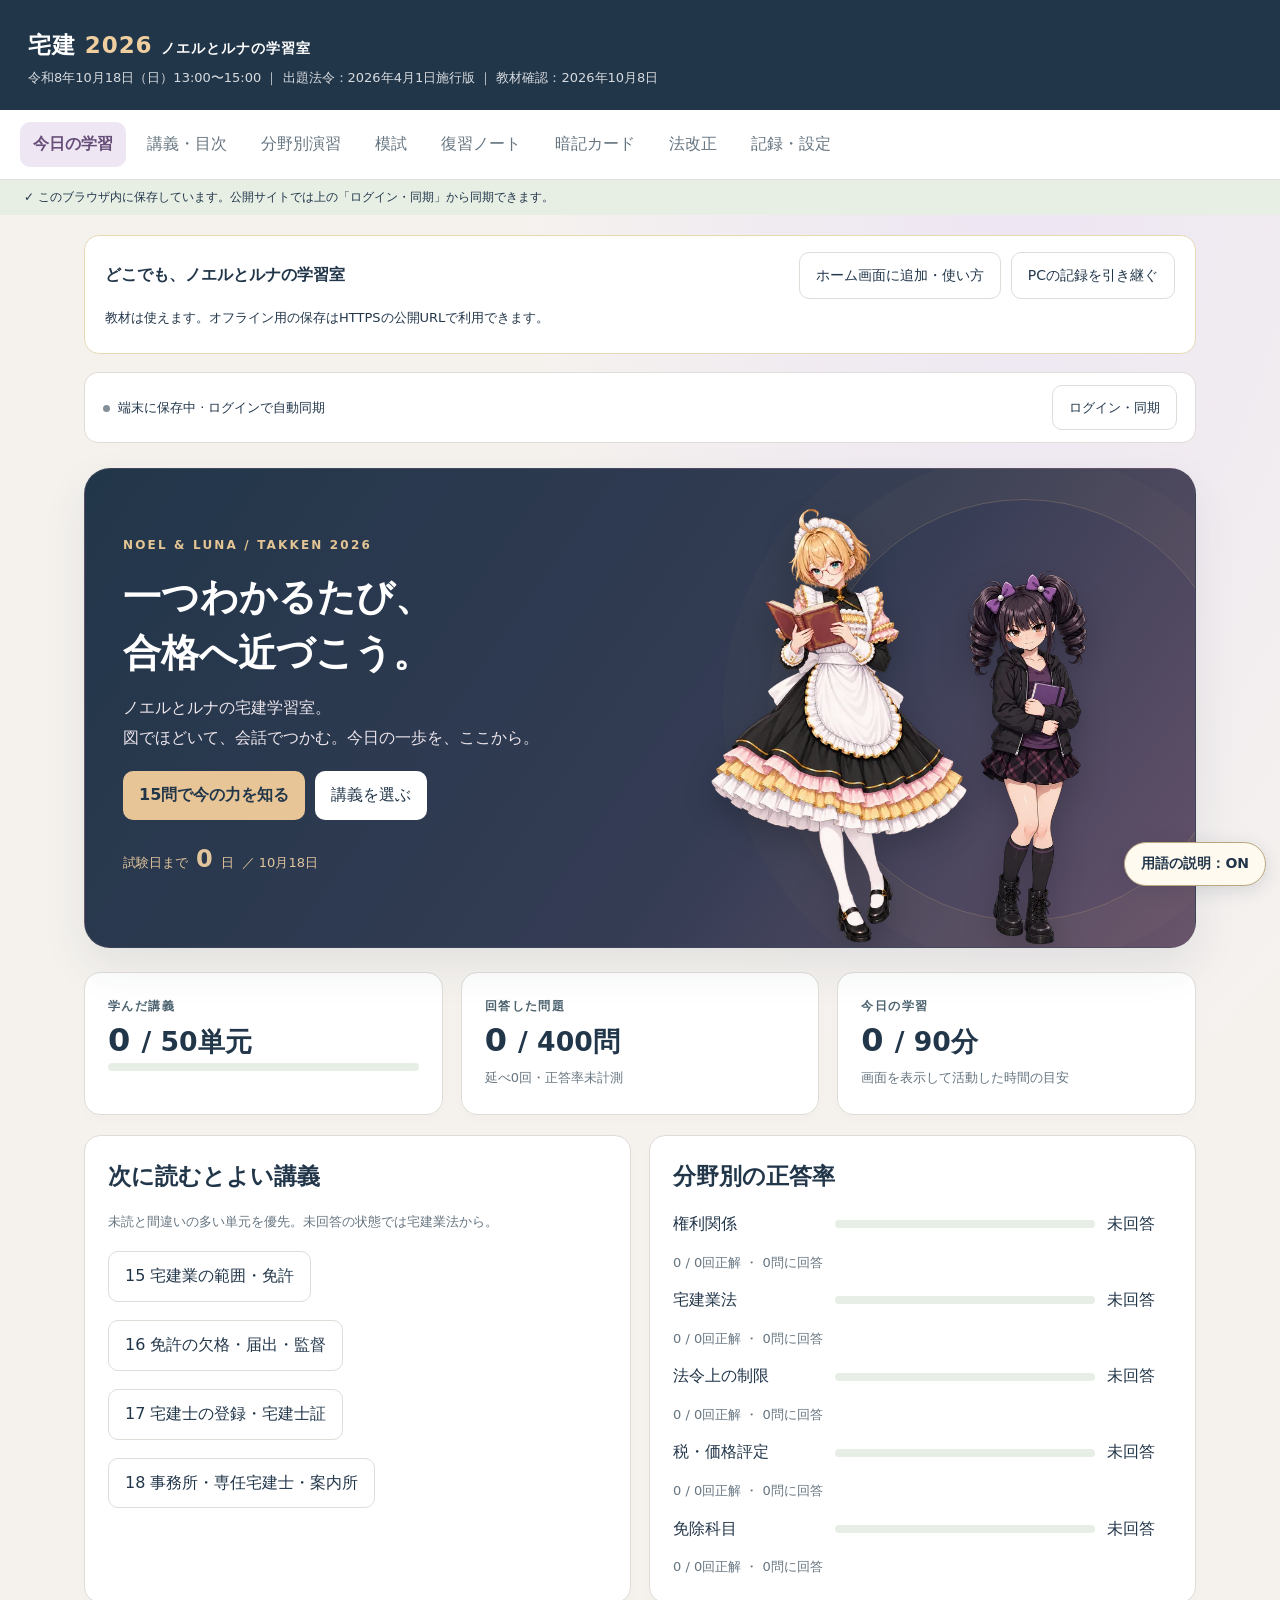
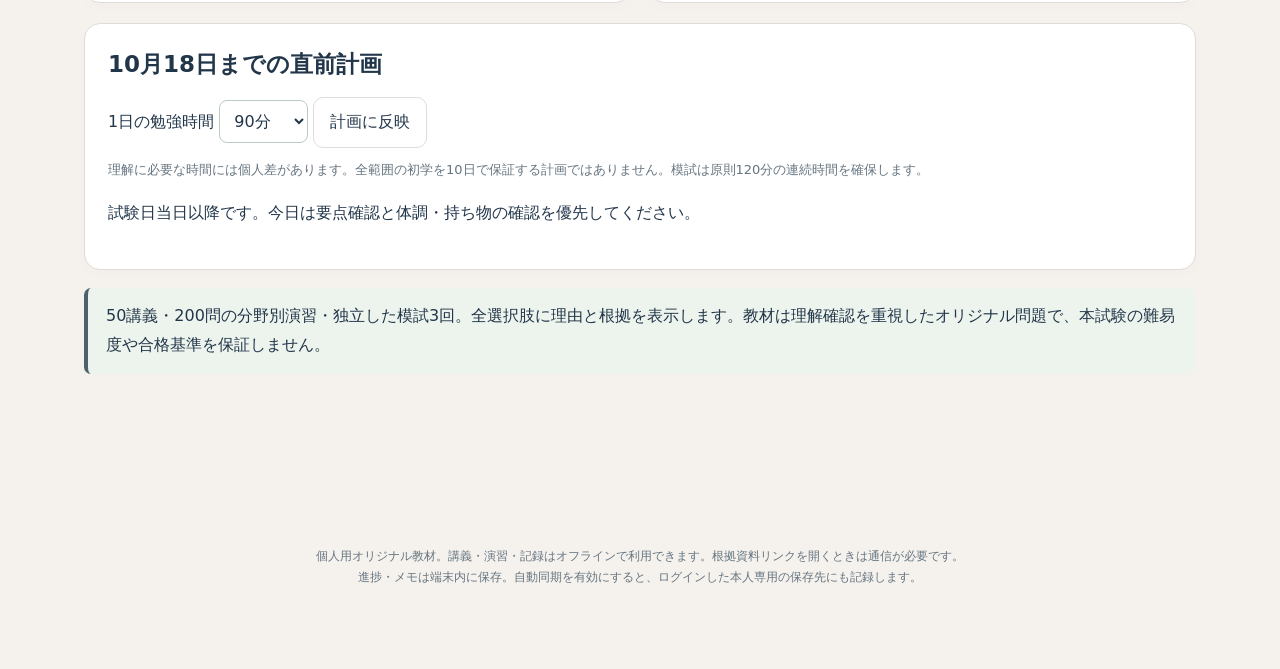
==== docs/index.html @ 95c1c37d "Show five dated attempt marks and repeat rounds for practice questions" ====
<!doctype html><html lang="ja"><head><meta charset="utf-8"><meta name="viewport" content="width=device-width,initial-scale=1"><meta name="color-scheme" content="light"><title>宅建 2026｜ノエルとルナの学習室</title><style>
:root{--ink:#173a40;--muted:#607579;--green:#176b61;--lime:#e2f0b4;--paper:#f4f6f1;--line:#d8e3dc;--amber:#9d571d;--red:#a6373c}*{box-sizing:border-box}body{margin:0;background:var(--paper);color:var(--ink);font:16px/1.8 system-ui,-apple-system,"Noto Sans JP","Yu Gothic",sans-serif}button,input,select,textarea{font:inherit}button,a,input,select,textarea{touch-action:manipulation}button{cursor:pointer;border:1px solid var(--line);border-radius:10px;background:white;color:var(--ink);padding:10px 16px;min-height:44px}button:hover{border-color:var(--green);background:#eff5ef}button:disabled{opacity:.45;cursor:default}button.primary{background:var(--green);color:white;border-color:var(--green)}button.primary:hover{background:#12564f}button.danger{color:var(--red)}a{color:var(--green);text-underline-offset:3px}button:focus-visible,a:focus-visible,input:focus-visible,select:focus-visible,textarea:focus-visible{outline:3px solid #d38a2e;outline-offset:3px}header{background:var(--ink);color:white;padding:25px 28px 20px}.brand{font-size:23px;font-weight:800;letter-spacing:.08em}.brand span{color:var(--lime)}.sub{font-size:13px;opacity:.82}nav{display:flex;gap:8px;overflow:auto;padding:12px 20px;background:white;border-bottom:1px solid var(--line);position:sticky;top:0;z-index:5}nav button{white-space:nowrap;border:0;padding:8px 13px;color:var(--muted)}nav button[aria-current=page]{background:#e6eee4;color:var(--green);font-weight:700}main{max-width:1160px;margin:25px auto;padding:0 24px 70px}h1{font-size:30px;line-height:1.4;margin:0 0 12px}h2{font-size:23px;margin:0 0 16px;line-height:1.5}h3{font-size:18px;line-height:1.5;margin:16px 0 10px}p{margin:10px 0 18px}.muted{color:var(--muted)}.small{font-size:13px}.eyebrow{font-size:12px;font-weight:800;letter-spacing:.12em;color:var(--green)}.hero{background:var(--ink);color:white;padding:32px;border-radius:20px;display:grid;grid-template-columns:1fr auto;gap:25px}.hero .eyebrow{color:var(--lime)}.hero h1{font-size:35px}.hero p{max-width:690px;color:#d9e8e4}.hero .big{color:var(--lime);font-size:64px;font-weight:800;line-height:1}.hero button{border:0}.row{display:flex;gap:10px;align-items:center;flex-wrap:wrap}.between{justify-content:space-between}.grid{display:grid;grid-template-columns:repeat(3,minmax(0,1fr));gap:18px;margin:20px 0}.two{grid-template-columns:repeat(2,minmax(0,1fr))}.card{background:white;border:1px solid var(--line);border-radius:16px;padding:23px;margin-bottom:18px}.grid .card{margin:0}.metric{font-size:32px;font-weight:800;line-height:1.4}.pill{display:inline-block;border-radius:30px;background:#e8f0e6;color:var(--green);font-size:12px;padding:3px 10px;margin:0 5px 5px 0}.alert{border-left:4px solid #c78933;background:#fff3df;padding:12px 16px;margin:15px 0;border-radius:7px}.info{border-left:4px solid var(--green);background:#edf4ed;padding:14px 18px;margin:15px 0;border-radius:7px}.good{color:var(--green)}.bad{color:var(--red)}.unitlist{display:grid;grid-template-columns:repeat(2,minmax(0,1fr));gap:12px}.unitrow{display:flex;gap:14px;align-items:center;text-align:left;width:100%;padding:17px;background:white}.num{font-size:22px;font-weight:800;color:#799886;min-width:35px}.unitrow strong{display:block}.filters{margin:20px 0}input,select,textarea{border:1px solid #b9cbc1;border-radius:8px;background:white;color:var(--ink);padding:10px;max-width:100%}input[type=search]{flex:1;min-width:180px}textarea{width:100%;min-height:100px}.lecture{max-width:850px}.lecture p{line-height:2.1}.lecture .section{padding:24px 0;border-bottom:1px solid var(--line)}table{border-collapse:collapse;width:100%;font-size:14px}th,td{text-align:left;border-bottom:1px solid var(--line);padding:12px;vertical-align:top}th{background:#eef3eb}.tablewrap{overflow-x:auto}details{border:1px solid var(--line);border-radius:10px;margin:12px 0;background:white}summary{padding:14px;cursor:pointer;font-weight:650}details .inside{padding:0 17px 17px}.option{display:flex;gap:12px;width:100%;text-align:left;align-items:flex-start;margin:12px 0;padding:17px 18px}.option .badge{border-radius:50%;background:#edf2e9;min-width:29px;height:29px;text-align:center;line-height:29px;font-weight:800}.option.selected{border:2px solid var(--green);background:#edf5ee}.option.right{border-color:var(--green);background:#e7f3e8}.option.wrong{border-color:#bb6064;background:#fff1ee}.explain{background:white;border-left:4px solid #b4cbbd;padding:16px 18px;margin:12px 0}.timer{font-variant-numeric:tabular-nums;font-size:25px;font-weight:800}.timer.urgent{color:var(--red)}.qnav{display:grid;grid-template-columns:repeat(10,1fr);gap:7px;margin:15px 0}.qnav button{padding:5px;min-width:0}.qnav .answered{background:#e2efe5}.qnav .flag{box-shadow:inset 0 -4px #d6983b}.qnav .current{border:2px solid var(--green)}.progress{height:8px;background:#e7eee5;border-radius:20px;overflow:hidden}.progress span{display:block;height:100%;background:#50917a}.cardface{padding:35px 24px;text-align:center;min-height:220px;display:grid;place-content:center}.cardface h2{font-size:26px}.source{font-size:12px;color:var(--muted)}.source a{overflow-wrap:anywhere}.actions{margin:20px 0}.empty{padding:40px;text-align:center;background:white;border:1px dashed var(--line);border-radius:14px}#saveStatus{padding:7px 24px;font-size:12px;background:#e7efe5}#saveStatus.warn{background:#ffe7c9;color:#7d3711}#toast{position:fixed;bottom:24px;left:50%;transform:translateX(-50%);padding:12px 20px;max-width:92%;background:var(--ink);color:white;border-radius:10px;z-index:20;box-shadow:0 8px 30px #0002}footer{padding:22px;text-align:center;color:var(--muted);font-size:12px}.chartrow{display:grid;grid-template-columns:150px 1fr 65px;gap:12px;align-items:center;margin:12px 0}.split{display:grid;grid-template-columns:1fr 270px;gap:24px}.sticky{position:sticky;top:82px;align-self:start}.notes{font-size:14px}.pagehead{margin:25px 0}.check{color:var(--green)}.sr{position:absolute;width:1px;height:1px;overflow:hidden;clip:rect(0,0,0,0)}@media(max-width:760px){header{padding:20px}.brand{font-size:21px}main{padding:0 14px 60px;margin-top:18px}h1{font-size:25px}.hero{padding:24px;grid-template-columns:1fr}.hero h1{font-size:29px}.hero .count{display:flex;gap:12px;align-items:baseline}.hero .big{font-size:48px}.grid,.two,.unitlist,.split{grid-template-columns:1fr}.card{padding:18px}.sticky{position:static}.qnav{grid-template-columns:repeat(10,1fr);gap:4px}.qnav button{font-size:13px;min-height:38px}.option{padding:14px 12px;font-size:15px}.chartrow{grid-template-columns:105px 1fr 52px;font-size:13px}nav{padding:9px 10px}nav button{font-size:14px;padding:8px 10px}.row>label{max-width:100%}td,th{padding:9px}.source{overflow-wrap:anywhere}}@media print{header,nav,#saveStatus,.actions,button,footer{display:none!important}main{max-width:none;padding:0}.card{border:0}.lecture{max-width:none}details{display:block}.inside{display:block!important}.grid{display:block}body{background:white}}
.term-help{color:#68765c;font-size:.86em;font-weight:400}.visual-intro{background:#fff;border:1px solid var(--line);border-radius:22px;padding:24px;margin:22px 0}.visual-intro h2{margin-top:18px}.concept-map{display:grid;gap:12px;margin:20px 0}.map-route{display:grid;grid-template-columns:minmax(0,1fr) 32px minmax(0,1.4fr);align-items:center;gap:10px}.map-start,.map-end{padding:15px;border-radius:14px;overflow-wrap:anywhere}.map-start{background:#fff2d5}.map-end{background:#e9f3e8;border:1px solid #c8deca}.map-number{display:inline-grid;place-items:center;border-radius:50%;background:#e9c679;width:25px;height:25px;margin-right:7px;font-weight:700}.map-arrow{font-size:28px;text-align:center;color:var(--green)}.mascot{width:72px;height:72px;flex-shrink:0}.talk{display:flex;gap:14px;align-items:flex-start;margin:20px 0}.talk>div{min-width:0;flex:1}.speaker{font-size:12px;font-weight:700;margin-bottom:4px}.bubble{border-radius:3px 18px 18px 18px;padding:15px 18px;background:#edf5e9;line-height:1.9}.learner .bubble{background:#fff2d5}.tiny-mission{padding:16px;background:#f4f6ef;border-radius:12px;border-left:4px solid #d8a54b}.step-tabs{display:flex;gap:8px;flex-wrap:wrap;margin:16px 0}.step-tabs button{font-size:14px;padding:8px 12px}.step-tabs button[aria-pressed=true]{background:#176b61;color:white;border-color:#176b61}.people-diagram{display:grid;grid-template-columns:minmax(0,1fr) 95px minmax(0,1fr);align-items:center;text-align:center;margin:20px 0;background:#f9f8ed;padding:18px;border-radius:16px}.people-diagram>div{min-width:0}.people-diagram .mascot{display:block;margin:0 auto 8px}.people-diagram strong{display:block}.support-arrow{color:var(--green);font-size:14px}.case-result{background:#eaf3e9;border-radius:14px;padding:18px}.case-result p{margin-bottom:0}.lecture .section{padding:18px 0}.deep-reading>summary{font-size:17px}.deep-reading>.inside{padding:5px 22px 22px}.wordbar{margin-bottom:16px}@media(max-width:760px){.visual-intro{padding:16px;border-radius:17px}.mascot{width:54px;height:54px}.talk{gap:9px}.bubble{padding:12px}.map-route{grid-template-columns:minmax(0,1fr) 22px minmax(0,1.15fr);gap:6px}.map-start,.map-end{padding:10px;font-size:14px}.map-arrow{font-size:23px}.people-diagram{grid-template-columns:minmax(0,1fr) 60px minmax(0,1fr);padding:12px 8px;font-size:14px}.support-arrow{font-size:12px}.deep-reading>.inside{padding:0 12px 16px}}@media print{.deep-reading>.inside{display:block!important}.step-tabs{display:none}.term-help{color:#555}}

.portrait{object-fit:contain;background:#fff4f4;border-radius:16px;border:1px solid #efd8d8;padding:3px}.portrait.learner{background:#f3edfa;border-color:#ddd0ef}.portrait.carmen{background:#fff4e4;border-color:#ead6b7}.portrait.layla{background:#eaf6f5;border-color:#c8e1de}.guide .bubble{background:#fff1f2;border:1px solid #efdce0}.learner .bubble{background:#f2edfa;border:1px solid #ded3ed}.carmen .bubble{background:#fff5e6}.layla .bubble{background:#eaf6f5}.cast-label{font-weight:400;color:var(--muted);margin-left:5px}.cast-welcome{display:grid;grid-template-columns:1fr 1fr;gap:20px;margin:0 0 20px;padding:8px 22px;background:#fff;border:1px solid var(--line);border-radius:20px}.cast-coach{margin-bottom:20px;padding:1px 18px;background:#fff;border-radius:16px;border:1px solid var(--line)}.exam-companion{display:flex;align-items:center;gap:10px;margin-bottom:18px;font-size:14px}.exam-companion .mascot{width:44px;height:44px}.cardface .talk{text-align:left}.people-diagram strong{font-size:13px}@media(max-width:760px){.cast-welcome{grid-template-columns:1fr;gap:0;padding:0 14px}.cast-welcome .talk{margin:14px 0}.cast-coach{padding:0 12px}.portrait{border-radius:12px}.cardface{padding:22px 14px}.cardface h2{font-size:22px}}:root{--ink:#22364a;--green:#4c626f;--paper:#f5f2ee;--line:#e0dcd7;--muted:#667580;--lime:#efcea0}body{background:radial-gradient(ellipse at 80% 0,#ece4f4 0,transparent 36%),var(--paper)}header{background:#22364a}.brand{letter-spacing:.04em}.brand small{font-size:14px}nav button[aria-current=page]{background:#eee6f3;color:#674e78}.stage{position:relative;isolation:isolate;display:grid;grid-template-columns:1.15fr 1fr;gap:12px;min-height:400px;padding:38px 38px 0;background:linear-gradient(125deg,#22364a,#343c54 60%,#66526b);border:1px solid #6c65704d;border-radius:26px;color:#fff;overflow:hidden;margin-bottom:24px;box-shadow:0 18px 45px #22364a16}.stage:before{content:'';position:absolute;width:420px;height:420px;right:-40px;top:30px;border:1px solid #e3bc783d;border-radius:50%;z-index:-1;box-shadow:0 0 0 45px #e3bc7806,0 0 0 90px #e3bc7805}.stage-copy{align-self:center;padding-bottom:38px;z-index:2;min-width:0}.stage .eyebrow{color:#e4c594;letter-spacing:.18em}.stage h1{font-size:38px;line-height:1.45;margin-top:14px}.stage h2{font-size:30px;margin-top:14px}.stage p{color:#ede6ed;line-height:1.9;max-width:500px}.stage .primary{background:#e8c597;color:#22364a;border:0;font-weight:750}.stage-art{position:relative;display:flex;align-items:flex-end;justify-content:center;min-width:0;height:440px;align-self:end}.stage-figure{display:block;object-fit:contain;width:100%;height:100%;filter:drop-shadow(0 12px 15px #0003);position:relative;z-index:1}.stage-art.duo .stage-figure:first-child{width:73%;margin-right:-20%;z-index:2}.stage-art.duo .stage-figure:last-child{width:57%;height:62%;margin-bottom:20px;align-self:flex-end}.stage-name{font-size:12px;color:#ddc396;letter-spacing:.06em}.stage.slim{min-height:250px;padding:24px 30px 0;grid-template-columns:1fr 220px}.stage.slim .stage-art{height:270px}.stage.slim .stage-copy{padding-bottom:24px}.stage.slim h2{font-size:25px}.stage .count{display:flex;align-items:baseline;gap:8px;margin-top:18px;color:#e2c59d;font-size:13px}.stage .count strong{font-size:24px}.cast-welcome{display:none}.hero:not(.stage){margin-bottom:24px}.cast-coach .talk{margin:14px 0}.card,.visual-intro{box-shadow:0 5px 16px #22364a04}.sync-bar{max-width:1112px;margin:18px auto 0;padding:12px 18px;background:#fff;border:1px solid var(--line);border-radius:14px;display:flex;justify-content:space-between;align-items:center;gap:10px;font-size:13px}.sync-dot{display:inline-block;width:7px;height:7px;background:#849099;border-radius:50%;margin-right:8px}.sync-dot.ready{background:#328b72}.sync-dialog{width:min(560px,calc(100% - 28px));max-height:88vh;border:1px solid var(--line);border-radius:22px;padding:24px;color:var(--ink);box-shadow:0 20px 70px #16223440}.sync-dialog::backdrop{background:#152435aa;backdrop-filter:blur(4px)}.sync-dialog label{display:block;margin:15px 0}.sync-dialog input{width:100%}.sync-dialog .row{margin-top:15px}.sync-message{white-space:pre-wrap;font-size:14px}.sync-conflict{padding:12px;background:#f2ecf7;margin-top:15px;border-radius:12px;overflow-wrap:anywhere}.sync-conflict pre{white-space:pre-wrap;max-height:150px;overflow:auto;font-size:12px}#webAccess{background:#fff!important}.portrait{box-shadow:0 3px 9px #00008}.stage-figure{animation:stage-in .65s ease-out both}@keyframes stage-in{from{opacity:0;transform:translateY(12px)}to{opacity:1;transform:none}}@media(prefers-reduced-motion:reduce){.stage-figure{animation:none}}@media(max-width:760px){.stage{grid-template-columns:1fr;padding:25px 22px 0;gap:0;border-radius:20px}.stage-copy{padding-bottom:4px}.stage h1{font-size:29px}.stage p{font-size:14px}.stage-art{height:285px;max-width:340px;width:100%;margin:0 auto}.stage .count{margin:12px 0}.stage.slim{grid-template-columns:1fr 105px;min-height:200px;padding:20px 16px 0;gap:0}.stage.slim .stage-art{height:200px}.stage.slim h2{font-size:21px}.stage.slim p{font-size:13px}.stage.slim .stage-copy{padding-bottom:18px}.stage.slim .eyebrow{font-size:10px}.sync-bar{margin:12px 14px 0;padding:10px 12px}.sync-bar button{font-size:12px;padding:7px 10px}.brand small{display:block;font-size:12px}.stage-art.duo .stage-figure:last-child{margin-bottom:12px}}@media print{.stage-art,.sync-bar,.sync-dialog{display:none}.stage,.stage.slim{display:block;background:#fff;color:#222;min-height:0;box-shadow:none}.stage p{color:#222}.stage-copy{padding-bottom:20px}}

.word-help-float{position:fixed;right:max(14px,env(safe-area-inset-right));bottom:calc(14px + env(safe-area-inset-bottom));z-index:8;border:1px solid #b9a780;border-radius:999px;background:#fffaf0;color:var(--ink);font-size:14px;font-weight:700;box-shadow:0 4px 18px #22364a25;padding:8px 16px;min-height:44px}.word-help-float[aria-pressed="false"]{background:white;border-color:var(--line);color:var(--muted)}main{padding-bottom:110px}footer{padding-bottom:calc(80px + env(safe-area-inset-bottom))}#toast{bottom:calc(76px + env(safe-area-inset-bottom))}@media print{.word-help-float{display:none!important}}

.official-card{border-color:#cdb081;background:linear-gradient(120deg,#fffbf0,#fff)}.paper-link{display:inline-flex;align-items:center;min-height:44px;padding:8px 14px;background:#f2ede5;border:1px solid #d6c5aa;border-radius:10px;font-size:14px}.official-answers{display:grid;grid-template-columns:1fr 1fr;gap:10px}.official-answers .option{margin:0}.official-card label{font-size:14px}

.stage-art.duo .stage-figure:last-child{height:86%;width:60%;margin-bottom:0}.pose-grid{display:grid;grid-template-columns:repeat(5,1fr);gap:10px}.pose-grid figure{margin:0;background:#f4f0f6;border-radius:12px;padding:8px;text-align:center}.pose-grid img{width:100%;height:240px;object-fit:contain}.pose-grid figcaption{font-size:13px}@media(max-width:760px){.pose-grid{grid-template-columns:repeat(2,1fr)}.pose-grid img{height:220px}.stage-art.duo .stage-figure:last-child{margin-bottom:0}}@media print{.pose-gallery{display:none}}

.practice-records{margin-top:20px}.practice-records summary .small{display:block;font-weight:400}.practice-records .inside{padding:0 12px 12px}.practice-record-item{padding:16px 0;border-top:1px solid var(--line)}.practice-record-heading p{margin:4px 0 10px;font-size:14px;line-height:1.65}.practice-marks{margin:0 0 18px;padding:12px;border:1px solid var(--line);border-radius:12px;background:#f7f9f5;max-width:440px}.record-caption{display:flex;flex-wrap:wrap;gap:6px 12px;justify-content:space-between;align-items:baseline;font-size:13px}.record-caption>span{font-size:12px;color:var(--muted)}.record-stars{color:#93601f;overflow-wrap:anywhere}.record-slots{list-style:none;display:grid;grid-template-columns:repeat(5,minmax(0,1fr));gap:6px;padding:0;margin:8px 0 0}.record-slots li{text-align:center;min-width:0;display:grid;justify-items:center;gap:4px}.record-attempt{font-size:11px;color:var(--muted)}.record-square{width:38px;height:38px;border:1px solid #a8bcb2;border-radius:5px;display:grid;place-items:center;font-size:27px;line-height:1;font-weight:700}.record-square.correct{background:#e3f2e7;color:#176b61;border-color:#176b61}.record-square.incorrect{background:#fff0ec;color:#a6373c;border-color:#b56868}.record-square.untried{color:#89978d;background:white;font-size:20px}.record-slots time,.record-date-empty{font-size:10px;line-height:1.4;white-space:nowrap;font-variant-numeric:tabular-nums}.record-date-empty{color:var(--muted)}.practice-record-item:last-child{padding-bottom:0}.practice-record-item .practice-marks{margin-bottom:0}@media(max-width:380px){.practice-records .inside{padding:0 7px 10px}.practice-record-item .practice-marks{padding:8px}.record-slots{gap:3px}.record-slots time{font-size:9px}}
#webAccess{max-width:1112px;margin:20px auto 0;padding:16px 20px;background:#fff5db;border:1px solid #e6d9b4;border-radius:15px}#webAccess p{margin:7px 0}#webAccess button{font-size:14px}#webHelp{margin-top:14px}#webHelp p{font-size:14px}@media(max-width:760px){#webAccess{margin:15px 14px 0;padding:14px}}</style><meta name="theme-color" content="#173a40"><meta name="apple-mobile-web-app-capable" content="yes"><meta name="apple-mobile-web-app-title" content="宅建2026"><meta name="robots" content="noindex,nofollow"><link rel="manifest" href="./manifest.webmanifest"><link rel="apple-touch-icon" href="./icons/apple-touch-icon.png"><link rel="icon" href="./icons/icon-192.png"></head><body><header><div class="brand">宅建 <span>2026</span> <small>ノエルとルナの学習室</small></div><div class="sub">令和8年10月18日（日）13:00〜15:00 ｜ 出題法令：2026年4月1日施行版 ｜ 教材確認：2026年10月8日</div></header><nav aria-label="学習メニュー" id="nav"></nav><div id="saveStatus" role="status"></div><aside id="webAccess" aria-label="スマホでの学習"><div class="row between"><strong>どこでも、ノエルとルナの学習室</strong><div class="row"><button id="installStudy">ホーム画面に追加・使い方</button><button id="transferStudy">PCの記録を引き継ぐ</button><button id="reloadStudy" hidden>更新版を開く</button></div></div><p id="offlineState" class="small" role="status">教材を準備しています。</p><div id="webHelp" hidden></div></aside><main id="app" tabindex="-1"></main><button id="wordHelpFloat" class="word-help-float" data-action="wordhelp" aria-pressed="true">用語の説明：ON</button><div id="toast" role="status" hidden></div><footer>個人用オリジナル教材。講義・演習・記録はオフラインで利用できます。根拠資料リンクを開くときは通信が必要です。<br>進捗・メモは端末内に保存。自動同期を有効にすると、ログインした本人専用の保存先にも記録します。</footer><script>
'use strict';
const DATA={"version": "2026.8", "exam": "2026-10-18", "standard": "2026-04-01", "checked": "2026-10-08", "units": [{"id": "01", "title": "制限行為能力・契約の入口", "group": "権利関係", "sources": ["civil"], "article": "3条の2・4〜21条", "facts": [{"tag": "意思能力", "yes": "意思表示をした時に意思能力がなければ、その法律行為は無効である。", "no": "意思能力を欠いていても、売買契約は取り消されるまでは有効である。", "why": "意思能力の欠如は無効の問題であり、制限行為能力による取消しとは異なる。", "ref": "3条の2"}, {"tag": "未成年の売却", "yes": "未成年者の同意のない土地売却は、原則として取り消すことができる。", "no": "法定代理人の同意なく未成年者がした土地売却は、必ず初めから無効である。", "why": "取消し得る行為であって当然無効ではない。単に権利を得、義務を免れる行為等は別扱い。", "ref": "5条"}, {"tag": "後見と生活", "yes": "成年被後見人が行った日用品の購入は、行為能力を理由には取り消せない。", "no": "成年被後見人が日用品を購入した場合も、後見人は常に取り消せる。", "why": "日用品の購入その他日常生活に関する行為には取消しの例外がある。", "ref": "9条"}, {"tag": "保佐の土地処分", "yes": "被保佐人が不動産を処分するには、原則として保佐人の同意が必要である。", "no": "被保佐人の不動産処分には、保佐人の同意は一切必要ない。", "why": "不動産その他重要な財産に関する権利の得喪は同意を要する重要行為。", "ref": "13条"}, {"tag": "相手方の催告", "yes": "未成年者の法定代理人への追認催告は、1か月以上の期間を定めて行う。", "no": "未成年者の法定代理人に3日間の期限で催告すれば、沈黙は法定の追認とみなされる。", "why": "法定の催告期間は1か月以上。催告先と返答の効果を一緒に確認する。", "ref": "20条"}, {"tag": "能力を偽る行為", "yes": "制限行為能力者が行為能力者だと信じさせるため詐術を用いた場合、当該行為を取り消せない。", "no": "制限行為能力者は、能力者だと信じさせる詐術を用いても必ず取り消せる。", "why": "取引相手を積極的に欺いた者には行為能力の保護による取消しを認めない。", "ref": "21条"}, {"tag": "権利だけを得る行為", "yes": "未成年者は、負担のない贈与を受ける契約を法定代理人の同意なく行える。", "no": "未成年者が負担のない贈与を受けるにも、例外なく法定代理人の同意が必要である。", "why": "単に権利を得、又は義務を免れる行為は同意不要。負担付贈与とは分ける。", "ref": "5条"}], "lecture": ["家を売る契約では、署名があるかより先に「その人が判断できたか」「法律上の保護が必要な人か」を考えます。意思能力を欠く時の契約は無効、制限行為能力者の契約は原則として取消しの対象です。この二つは効果が違います。無効は初めから効力がなく、取消しは取り消すまでは一応有効で、取消しによって初めから無効だった扱いになります。", "未成年者には法定代理人の同意、成年被後見人には後見人の代理という保護が基本です。保佐と補助は保護の範囲が異なるので、年齢や成年後見の名称だけで決めず、対象行為と同意権の範囲を確認します。相手方の催告や詐術は取引の安定を守る制度であり、保護される人がどこまで自分で確答できるかが鍵です。"], "example": "17歳の売主が親の同意を得ず土地を売った。意思能力があっても、未成年を理由とする取消しの問題が残る。成人後の追認と契約時の同意を分けて確認する。", "compare": "意思能力なし→無効／同意のない未成年者の契約→原則取消可能／単に未成年と告げなかった→直ちに詐術ではない", "memory": "成年18歳・催告は1か月以上・成年被後見人の日用品購入は取消不可", "trap": "「未成年ならすべて取消し」「被保佐人は単独契約が一切できない」は広げすぎ。", "supplement": [["保佐と補助を一段深く", "保佐は民法13条の重要行為に同意を要し、借財・保証、不動産の権利得喪、訴訟、相続の承認放棄や遺産分割等が含まれます。補助は本人の同意の下で家庭裁判所が特定の行為に同意権を付与する仕組みです。どちらも単に名称だけで契約能力を全部失うわけではありません。取消権者は本人や法定代理人等。追認をする場合は取消原因が解消した後等の要件も確認します。催告では、未成年者の法定代理人への沈黙は原則追認、無権代理の本人への沈黙は追認拒絶という違いがあります。"]]}, {"id": "02", "title": "意思表示・錯誤・詐欺・強迫", "group": "権利関係", "sources": ["civil"], "article": "93〜96条・121条", "facts": [{"tag": "真意でない表示", "yes": "心裡留保でも、相手方が真意でないことを知らず知ることもできなかった場合、原則として有効である。", "no": "冗談のつもりで行った意思表示は、相手方の認識にかかわらず常に無効である。", "why": "心裡留保は原則有効。相手方が知り又は知ることができた場合は無効となる。", "ref": "93条"}, {"tag": "仮装の売買", "yes": "通謀虚偽表示の無効は、善意の第三者に対抗できない。", "no": "通謀虚偽表示の無効は、善意の第三者にも常に対抗できる。", "why": "虚偽の外観を自ら作った当事者より、それを信じた第三者を保護する。", "ref": "94条"}, {"tag": "重要な錯誤", "yes": "法律行為の目的と社会通念に照らして重要な錯誤による意思表示は、要件を満たせば取り消せる。", "no": "現行民法では、重要な錯誤による意思表示は取消しではなく当然無効である。", "why": "2020年施行改正で錯誤の効果は無効から取消しに変わった。", "ref": "95条"}, {"tag": "第三者による詐欺", "yes": "第三者が詐欺をした場合、相手方がその事実を知り又は知ることができたときに取り消せる。", "no": "第三者による詐欺は、相手方が善意無過失でも常に取り消せる。", "why": "相手方にも悪意又は過失がある場合に取消しが認められる。", "ref": "96条2項"}, {"tag": "転売先の保護", "yes": "詐欺による取消しは、善意かつ無過失の第三者に対抗できない。", "no": "詐欺による取消しは、悪意の第三者にも対抗できない。", "why": "保護されるのは善意無過失の第三者。悪意の転売先には取消しを対抗できる。", "ref": "96条3項"}, {"tag": "脅迫と取消し", "yes": "強迫による意思表示は、相手方に過失がなくても取り消せる。", "no": "第三者の強迫による意思表示は、相手方が悪意の場合だけ取り消せる。", "why": "第三者詐欺の相手方要件を強迫に持ち込まない。", "ref": "96条"}, {"tag": "動機の食い違い", "yes": "基礎とした事情に関する錯誤では、その事情が法律行為の基礎とされていることの表示が必要である。", "no": "将来値上がりすると心の中で期待していれば、その期待だけで必ず錯誤取消しができる。", "why": "単なる内心の期待では足りない。基礎事情の表示と重要性等が必要。", "ref": "95条2項"}], "lecture": ["契約書の価格を見間違えた人、騙された人、脅された人は同じ「気の毒な買主」でも法律の扱いが異なります。錯誤では法律行為の目的や取引上の社会通念に照らして重要か、基礎事情が表示されているかを判断します。詐欺では第三者による詐欺と契約相手による詐欺を分けます。", "第三者保護の条件も制度ごとに違います。通謀虚偽表示は善意の第三者、詐欺取消しと錯誤取消しは善意かつ無過失の第三者を保護します。強迫取消しにはこの第三者保護の規定がありません。まず当事者間の効力を決め、その後に転売先との関係を検討すると整理できます。"], "example": "売主と買主が差押え逃れのため売ったふりをし、買主から事情を知らない第三者が取得した。仮装売買は当事者間で無効でも、善意の第三者への主張は制限される。", "compare": "虚偽表示→当事者間無効・善意第三者保護／詐欺→取消し・善意無過失第三者保護／強迫→取消し・同じ保護規定なし", "memory": "錯誤は現在「取消し」・動機の錯誤は基礎事情の表示・第三者詐欺は相手の悪意又は有過失", "trap": "善意だけで足りる制度と無過失も必要な制度を混ぜない。", "supplement": [["錯誤の重過失・到達", "表意者に重大な過失があると錯誤取消しは原則できません。ただし相手方が錯誤を知り又は重大な過失で知らなかった場合や、同一の錯誤に陥っていた場合には例外があります。意思表示は原則相手方に到達した時に効力を生じます。通知を相手が正当な理由なく妨げた場合等の扱いは別です。取消しの意思表示は原則到達主義ですが、宅建業法のクーリング・オフは書面の発信時に効力が生じる特則です。強迫の第三者保護を、詐欺と同じ善意無過失で整理しないでください。"]]}, {"id": "03", "title": "代理・無権代理・表見代理", "group": "権利関係", "sources": ["civil"], "article": "99〜118条", "facts": [{"tag": "代理の法律効果", "yes": "権限内で本人のためにすることを示した代理行為の効果は、原則として本人に直接帰属する。", "no": "適法な代理による売買の効果は、まず代理人に帰属し、その後本人に移転する。", "why": "代理人を経由して権利が移るのではなく、本人が契約当事者になる。", "ref": "99条"}, {"tag": "代理人の能力", "yes": "代理人は、行為能力者であることを要しない。", "no": "未成年者を売買の代理人に選任すると、その代理行為は年齢だけを理由に常に取り消せる。", "why": "代理人の行為能力と本人の行為能力は区別する。", "ref": "102条"}, {"tag": "本人の返事待ち", "yes": "無権代理の相手方は、本人に相当の期間を定めて追認するか催告できる。", "no": "無権代理の相手方は、本人に追認の催告をすることが法律上禁止される。", "why": "相手方を不安定な状態から解放するため催告権がある。", "ref": "114条"}, {"tag": "沈黙の効果", "yes": "追認の催告に本人が期間内に確答しないときは、追認を拒絶したものとみなされる。", "no": "無権代理の追認催告に本人が沈黙した場合、追認したものとみなされる。", "why": "制限行為能力の法定代理人への催告と逆の効果。", "ref": "114条"}, {"tag": "相手方の取消し", "yes": "無権代理であることを契約時に知らなかった相手方は、本人の追認前なら契約を取り消せる。", "no": "無権代理と知らなかった相手方も、本人の追認前に契約を取り消すことはできない。", "why": "契約時に無権代理を知っていた相手方にはこの取消権がない。", "ref": "115条"}, {"tag": "追認の時点", "yes": "本人の追認は、別段の意思表示がなければ契約時に遡って効力を生ずるが、第三者の権利を害せない。", "no": "無権代理の追認は必ず追認時からだけ有効であり、契約時に遡らない。", "why": "遡及が原則で、第三者保護が限界になる。", "ref": "116条"}, {"tag": "双方の代理", "yes": "双方代理は原則禁止されるが、本人があらかじめ許諾した行為等は例外となる。", "no": "本人があらかじめ許諾しても、双方代理は例外なく無権代理になる。", "why": "債務の履行と本人の事前許諾は例外。単なる便宜だけで例外にはならない。", "ref": "108条"}], "lecture": ["営業担当者が売主の代理として契約すると、法律効果は代理人ではなく売主に直接帰属します。そのためには代理権があり、本人のためにすることを示す顕名が原則です。仲介は契約成立を助ける仕事、代理は本人に代わって意思表示をする仕事です。実務の名称ではなく権限の中身を見ます。", "権限のない人が署名した場合は、本人が追認しなければ原則として本人に効力がありません。相手方の催告・取消し、無権代理人の責任を分けて検討します。表見代理は「本人が作った外観」と「相手方の信頼の正当性」を一定要件で保護する仕組みなので、無権代理なら必ず表見代理というわけではありません。"], "example": "管理だけ任されたAが売却契約まで締結した。管理の権限があることと売却権限があることは別。本人の追認又は表見代理の要件を調べる。", "compare": "有権代理→本人に効果／無権代理→本人の追認待ち／表見代理→外観と相手方保護要件を個別判断", "memory": "追認は原則契約時に遡る・無権代理の催告への沈黙は追認拒絶", "trap": "本人が沈黙したら承諾、という誤解に注意。", "supplement": [["代理権の範囲と利益相反", "本人のためと示さない代理人の意思表示は原則自己のためにしたものとみなしますが、相手方が代理と知り又は知ることができた場合は別です。代理権の範囲が定まらないときは保存行為と物・権利の性質を変えない利用改良ができます。復代理は任意代理と法定代理で選任要件が異なり、任意代理では本人の許諾又はやむを得ない事由が基本です。表見代理には代理権授与表示、権限外、消滅後の類型があり、本人の外観作出や基本代理権、相手方の善意無過失又は正当理由等の要件を類型ごとに検討します。"]]}, {"id": "04", "title": "時効・期間・権利の消滅", "group": "権利関係", "sources": ["civil"], "article": "144〜169条", "facts": [{"tag": "一般債権の時効", "yes": "一般の債権は、権利を行使できることを知った時から5年間行使しないと消滅時効が完成し得る。", "no": "一般債権は、権利行使できると知った時から必ず20年間は時効にならない。", "why": "主観的起算点5年と客観的起算点10年の二本立て。", "ref": "166条"}, {"tag": "取得時効の短期", "yes": "所有の意思をもつ平穏公然の占有が始まった時に善意無過失なら、10年で所有権を時効取得し得る。", "no": "占有開始時に善意なら、過失があっても必ず10年で所有権を取得できる。", "why": "10年には善意と無過失の双方が必要。", "ref": "162条"}, {"tag": "裁判と援用", "yes": "時効は、当事者等が援用しなければ裁判所がそれに基づいて裁判できない。", "no": "裁判所は時効期間の経過を発見したら、援用がなくても必ず時効を適用する。", "why": "期間経過と訴訟での援用を分ける。", "ref": "145条"}, {"tag": "督促状の限界", "yes": "催告があると、その時から6か月を経過するまで時効の完成が猶予される。", "no": "催告状を送れば、時効期間は常に最初から5年間に更新される。", "why": "催告は完成猶予であり更新ではない。", "ref": "150条"}, {"tag": "借りを認めた場合", "yes": "債務者による権利の承認があると、時効はその時から新たに進行する。", "no": "債務者が債務を承認しても、消滅時効には一切影響しない。", "why": "一部弁済等が承認と評価される場合もある。具体的事実の判断が必要。", "ref": "152条"}, {"tag": "事前の放棄", "yes": "時効の利益は、あらかじめ放棄できない。", "no": "契約時に将来の消滅時効の利益を放棄する約束は、常に有効である。", "why": "時効完成前の利益の事前放棄は禁止。完成後とは分ける。", "ref": "146条"}, {"tag": "所有権の扱い", "yes": "所有権は、権利を行使しないという理由だけでは消滅時効にかからない。", "no": "所有権も使用しなければ、一般債権と同じく5年で当然に消滅する。", "why": "他人による取得時効は別問題。所有権それ自体の消滅時効とは異なる。", "ref": "166条2項"}], "lecture": ["長く権利を使わないと、証拠が失われ、取引関係も変わります。時効はこうした状態を安定させる制度です。取得時効は他人の物を自分の物として占有した人の問題、消滅時効は債権者が請求しない問題です。取得と消滅で要件や期間は違います。", "債権の消滅時効は「権利行使できると知った時から5年」と「権利行使できる時から10年」の二つの経路を意識します。時効が完成しても裁判所が自動的に使うわけではなく、援用が必要です。催告は永遠に時効を止める制度ではありません。承認による更新と、催告による完成猶予を言葉から区別しましょう。"], "example": "買主の残代金が支払われない。支払期を知ってから放置した期間と、途中の債務承認の有無を時系列で書くと、時効の判断がしやすい。", "compare": "取得時効→占有／消滅時効→不行使／承認→更新／催告→6か月の完成猶予", "memory": "取得20年・善意無過失なら10年／一般債権は知った時5年・行使可能時10年", "trap": "催告の繰り返しで無期限に延長できるとは考えない。", "supplement": [["取得時効を時系列で解く", "20年の取得時効では占有開始時の善意無過失を必要としませんが、所有の意思・平穏公然等の要件は必要です。借りて使うだけの占有は、自分が所有者であるとしての占有と同じではありません。占有の承継では前主の占有を併せて主張する場合にその瑕疵も承継します。裁判上の請求等は完成猶予や更新の効果があり、取り下げた場合と確定判決で権利が確定した場合で違います。催告の完成猶予中に再度催告しても、その再催告による追加の完成猶予は生じません。"]]}, {"id": "05", "title": "不動産物権・登記・登記義務", "group": "権利関係", "sources": ["civil", "registration", "address"], "article": "176・177条／不動産登記法", "facts": [{"tag": "登記前の売買", "yes": "不動産の所有権移転は、原則として当事者の意思表示だけで効力を生ずる。", "no": "不動産売買では、登記が完了するまで当事者間でも所有権移転が法律上絶対に生じない。", "why": "民法176条の意思主義。契約の特約による移転時期の調整は別。", "ref": "176条"}, {"tag": "二重売買", "yes": "不動産物権の得喪変更は、原則として登記がなければ第三者に対抗できない。", "no": "二重売買では、先に代金を全額払った買主が登記なしで常に優先する。", "why": "代金支払の先後ではなく登記が原則の対抗要件。", "ref": "177条"}, {"tag": "登記への信頼", "yes": "不動産登記には原則として公信力がない。", "no": "真の権利者でない登記名義人から善意無過失で買えば、登記の公信力により必ず所有権を取得する。", "why": "登記を信じたことだけで無権利者からの取得が保護されるわけではない。", "ref": "177条の解釈"}, {"tag": "住所等の変更", "yes": "2026年4月1日以後の所有権登記名義人の住所等変更は、原則として変更日から2年以内に変更登記が必要である。", "no": "2026年4月1日以後も、所有権登記名義人の住所変更登記は完全に任意である。", "why": "2026年4月1日施行の義務化。正当な理由のない違反は5万円以下の過料の対象。", "ref": "不動産登記法76条の5・164条"}, {"tag": "相続を知った日", "yes": "相続により所有権を取得したことを知った日から、原則3年以内に相続登記を申請する義務がある。", "no": "相続登記の申請期限は、相続による取得を知った日から一律2年である。", "why": "相続は3年、住所等変更は2年。相続人申告登記等の制度もある。", "ref": "不動産登記法76条の2"}, {"tag": "古い住所の変更", "yes": "2026年4月1日前に住所を変更して未登記だった場合も義務化の対象となり、原則2028年3月31日までに申請する。", "no": "住所変更が2026年4月1日前なら、未登記でも新しい義務の対象から永久に除外される。", "why": "施行前変更にも経過措置を伴って義務が適用される。", "ref": "改正法附則・法務省Q&A"}, {"tag": "共同申請の原則", "yes": "権利に関する登記は、法律に別段の定めがある場合を除き、登記権利者と登記義務者が共同申請する。", "no": "通常の売買による所有権移転登記は、買主が常に単独で申請しなければならない。", "why": "売買移転の共同申請が原則。相続や確定判決等には単独申請の例外がある。", "ref": "不動産登記法60・63条"}], "lecture": ["不動産売買は、当事者の意思表示だけで所有権が移るのが民法の原則です。一方、別の買主など第三者に「自分が所有者だ」と主張するには登記が必要です。契約の成立要件、所有権移転の時期、第三者への対抗要件を三段階に分けます。登記がなくても売主には契約上の権利を主張できます。", "登記には原則として公信力がありません。名義人が真の所有者でないなら、それを信じたという理由だけで所有権を取得できるわけではありません。さらに2024年の相続登記義務化、2026年の住所等変更登記義務化は、対抗要件とは別の行政上の義務です。起算点と過料を混同しないことが重要です。"], "example": "二重売買で先に契約したAと後に買ったBが争う。原則は登記の先後だが、Bが背信的悪意者かという事情によって結論が変わる。単に先の売買を知っているだけとは区別する。", "compare": "売主との関係→原則意思表示／第三者との関係→登記／相続登記→知った日から3年／住所変更→変更日から2年", "memory": "相続登記の過料10万円以下・住所等変更の過料5万円以下・施行前の未登記住所変更は2028年3月31日まで", "trap": "「悪意ならすべて登記不要」ではない。背信的悪意者の例外を広げない。", "supplement": [["登記の各欄と仮登記", "表題部には土地建物の物理的状況等、権利部の甲区には所有権、乙区には抵当権等の所有権以外の権利が記録されます。仮登記は将来の本登記の順位を保全しますが、仮登記の段階で本登記と同じ対抗力を得るものではありません。登記の順位と真実の権利の有無は別です。二重売買の後の買主が先の売買を知っているだけでは一般に第三者性は否定されず、背信的悪意者かを検討します。相続登記と住所変更登記の義務化は、売主への請求に登記が必要かという民法177条の問題とは別に整理します。"]]}, {"id": "06", "title": "共有・相隣関係", "group": "権利関係", "sources": ["civil"], "article": "209〜264条", "facts": [{"tag": "保存と管理", "yes": "共有物の保存行為は、各共有者が単独でできる。", "no": "共有物の保存行為にも、常に共有者全員の同意が必要である。", "why": "現状を維持する保存は各自可能。管理や変更とは要件が違う。", "ref": "252条5項"}, {"tag": "共有地の管理", "yes": "通常の共有物の管理は、持分価格の過半数で決める。", "no": "共有地の管理は、持分割合にかかわらず共有者の人数の過半数で決める。", "why": "基準は人頭数ではなく持分価格。", "ref": "252条1項"}, {"tag": "軽い変更", "yes": "形状又は効用の著しい変更を伴わない共有物の変更は、持分価格の過半数で決められる。", "no": "共有物は、著しくない変更でも例外なく全員同意が必要である。", "why": "2023年施行改正で軽微変更を管理の規律で処理する。", "ref": "251・252条"}, {"tag": "持分の売却", "yes": "各共有者は、原則として自己の持分を他の共有者の承諾なく譲渡できる。", "no": "土地の共有持分だけを売る場合も、常に全共有者の承諾が必要である。", "why": "自分の持分の処分と共有物全体の処分を分ける。", "ref": "206・249条の解釈"}, {"tag": "分割請求", "yes": "共有物分割をしない旨の契約は、5年以内の期間で定められる。", "no": "共有物の分割を永久に禁止する契約を、民法の原則どおり自由に締結できる。", "why": "不分割契約は5年以内、更新もその時から5年以内。", "ref": "256条"}, {"tag": "越境した枝", "yes": "越境した枝は、竹木の所有者に切除を催告して相当期間内に切除しない場合、土地所有者が切除できる。", "no": "越境した枝は、催告や急迫事情などに関係なく土地所有者が常に直ちに切除できる。", "why": "催告後不履行、所有者又は所在不明、急迫事情等の法定要件が必要。", "ref": "233条3項"}, {"tag": "越境した根", "yes": "隣地の竹木の根が境界線を越えるときは、土地所有者がその根を切り取れる。", "no": "越境した根を切り取るには、枝と全く同じく必ず催告後の待機が必要である。", "why": "根と枝は規律が異なる。枝に関する例外を根にそのまま当てはめない。", "ref": "233条4項"}], "lecture": ["相続した土地を兄弟で共有すると、持分を持っていることと土地全体を自由に売れることは別になります。共有物の保存は各共有者ができますが、管理は持分価格の過半数、形状又は効用の著しい変更は原則として全員の同意が必要です。人数だけを数えると間違えます。", "隣地関係では、境界の所有者がそれぞれ自分の権利を持ちながら、土地を使えるよう最低限の調整が行われます。公道に通じない土地の通行、枝や根の越境、隣地使用は別の制度です。2023年施行の民法改正で枝の切除等が変わりました。「隣地の木は自由に切れる」という極端な理解は禁物です。"], "example": "持分Aが3分の2、Bが3分の1なら、通常の管理はAの賛成で過半数を満たす。しかし土地全体の売却はAの多数だけでは進められない。", "compare": "保存→各自／管理→持分価格の過半数／著しい変更→原則全員／軽微変更→管理扱い", "memory": "枝は催告後相当期間・所有者不明・急迫事情の例外／根は自ら切除可", "trap": "人数の過半数と持分価格の過半数を取り違えない。", "supplement": [["相隣関係と共有の解除", "公道に通じない土地の所有者には周囲の土地を通行する権利が認められ得ますが、場所と方法は必要性と損害の少なさで調整され、原則償金の問題があります。分割で囲まれた場合等には特則があるので、すべて無償としません。建物築造・修繕や境界調査等のための隣地使用も目的と必要範囲、通知等の要件があり、隣人の住家へは承諾なく立ち入れません。共有者は原則分割請求でき、協議がまとまらなければ裁判で現物分割、賠償分割、競売等が検討されます。持分の譲渡だけと土地全体の処分は分けてください。"]]}, {"id": "07", "title": "抵当権・担保・物上代位", "group": "権利関係", "sources": ["civil"], "article": "369〜398条の22", "facts": [{"tag": "家の使用継続", "yes": "抵当権設定者は、原則として抵当不動産の占有を移さず使用を続けられる。", "no": "抵当権は、必ず銀行に住宅の占有を移さなければ成立しない。", "why": "抵当権は非占有型の担保権。", "ref": "369条"}, {"tag": "火災保険金", "yes": "抵当権の物上代位では、保険金等の払渡し前に差押えをすることが必要である。", "no": "抵当権者は、保険金が所有者へ払い渡された後でも差押え不要で常に物上代位できる。", "why": "払渡し等前の差押えにより代替価値を確保する。", "ref": "372条・304条"}, {"tag": "建物を残す権利", "yes": "抵当権設定時に土地と建物が同一所有者に属し、実行で所有者が異なった場合、法定地上権が成立し得る。", "no": "抵当権設定時に更地であった土地に後から家を建てれば、土地競売時に必ず法定地上権が成立する。", "why": "設定時の建物存在と同一所有等が必要。更地への後築とは違う。", "ref": "388条"}, {"tag": "順位の確認", "yes": "同一不動産に複数の抵当権がある場合、その順位は原則として登記の前後による。", "no": "抵当権の優先順位は、融資金額の大きい順に決まる。", "why": "金額の大小ではなく登記の先後が原則。", "ref": "373条"}, {"tag": "第三者の担保提供", "yes": "物上保証人は、担保を提供したという理由だけでは、原則として債務全額の人的支払義務を負わない。", "no": "物上保証人は抵当権を設定しただけで、当然に連帯保証人と同じ全額の人的債務を負う。", "why": "担保物で責任を負うことと、個人として保証債務を負うことは別。", "ref": "372条・351条"}, {"tag": "賃借人の猶予", "yes": "抵当権に対抗できない一定の建物賃借人は、買受けから6か月間の明渡猶予を受けられる。", "no": "抵当権に対抗できないすべての土地賃借人に、買受けから6か月の建物明渡猶予が適用される。", "why": "民法395条は一定の建物使用者を対象にする。土地賃貸借に一般化しない。", "ref": "395条"}, {"tag": "根抵当の限度", "yes": "根抵当権は、一定範囲に属する不特定債権を極度額の限度で担保する。", "no": "根抵当権は極度額を超えて無制限に債権を担保する。", "why": "極度額が担保責任の上限。普通抵当の特定債権への付従性と対比する。", "ref": "398条の2・398条の3"}], "lecture": ["住宅ローンの抵当権は、銀行が家を占有せず、返済が止まった時に競売代金から優先弁済を受ける権利です。所有者は通常の使用を続けられます。質権のように引渡しを基本とする担保とは違います。売却を考える営業では、抵当権の登記と残債を把握し、引渡し時にどう抹消するかを確認します。", "担保が火災保険金など別の価値に姿を変えた場合には、物上代位が問題になります。建物の賃貸借との優劣、法定地上権、根抵当権も基本の仕組みから考えます。法定地上権は建物を残すための制度ですが、抵当権設定時の土地・建物の所有関係など要件があります。どの競売でも当然に発生するわけではありません。"], "example": "土地とその上の家を同じ人が所有し、土地だけに抵当権を設定。その実行で所有者が分かれた場合は、建物利用のため法定地上権の成立を検討する。", "compare": "抵当権→占有移転なし／質権→原則引渡し／普通抵当→特定債権／根抵当→極度額内の一定範囲の債権", "memory": "物上代位は払渡し等前の差押え・建物明渡猶予は一定の場合6か月", "trap": "抵当権設定後の賃貸借がすべて銀行に対抗できるわけではない。", "supplement": [["留置権・質権・付従性", "留置権は他人の物を占有し、その物に関して生じた弁済期にある債権等の要件の下で、弁済まで留置できる担保です。原則として占有を失えば消滅し、抵当権のように登記して占有なしで保持する制度ではありません。質権は目的物の引渡しが基本で、動産質権と不動産質権を分けます。普通抵当権は担保する債権が消滅すると原則ともに消滅する付従性を持ちます。根抵当権の元本確定前は個別債権と単純に連動しません。法定地上権は設定時の建物存在・同一所有関係等を確認し、土地と建物が初めから別所有の事例へ無条件に使わないでください。"]]}, {"id": "08", "title": "債務不履行・保証・弁済・相殺", "group": "権利関係", "sources": ["civil", "rate"], "article": "404〜520条", "facts": [{"tag": "金銭の支払遅延", "yes": "金銭債務の不履行の損害賠償について、債務者は不可抗力を抗弁にできない。", "no": "金銭債務は、不可抗力があれば常に遅延損害金を免れる。", "why": "金銭債務について民法419条が特則を置く。", "ref": "419条"}, {"tag": "保証書の形式", "yes": "保証契約は、書面又は内容を記録した電磁的記録によらなければ効力を生じない。", "no": "保証契約は口頭だけでも、書面と同じく必ず有効である。", "why": "主債務契約が諾成でも保証契約には方式が必要。", "ref": "446条"}, {"tag": "個人の根保証", "yes": "個人根保証契約は、極度額を定めなければ効力を生じない。", "no": "個人が家賃を根保証する場合、極度額を定めなくても常に有効である。", "why": "個人保証人に想定外の無限定責任を負わせないための要件。", "ref": "465条の2"}, {"tag": "連帯保証の抗弁", "yes": "連帯保証人には、催告の抗弁権と検索の抗弁権がない。", "no": "連帯保証人も普通保証人と同じく、まず主債務者へ請求せよと催告の抗弁を主張できる。", "why": "連帯保証は催告・検索の抗弁がない。保証自体の付従性とは別。", "ref": "454条"}, {"tag": "2026年の利率", "yes": "2026年4月1日から2029年3月31日までの法定利率は年3％である。", "no": "2026年4月1日から法定利率は自動的に年5％へ戻った。", "why": "法務省公表の第3期法定利率は年3％のまま。約定利率とは区別する。", "ref": "404条・法務省告示説明"}, {"tag": "相殺の通知", "yes": "相殺は、相手方に対する意思表示によって行い、その意思表示には条件又は期限を付けられない。", "no": "相殺の意思表示には、任意の停止条件を自由に付けられる。", "why": "相殺適状の要件と相殺の意思表示を分ける。", "ref": "506条"}, {"tag": "受領できない債権者", "yes": "債権者が受領を拒む場合等に、債務者は法定要件の下で弁済供託によって債務を免れられる。", "no": "債権者が受領を拒むと、債務者は供託をしても永久に債務を免れない。", "why": "供託は弁済の代替手段となる。受領拒否等の要件が必要。", "ref": "494条"}], "lecture": ["代金を払わない、引渡しが遅れる、履行できなくなる。契約上の義務が果たされない場面では、履行の請求、損害賠償、解除を分けます。損害賠償には帰責事由の判断が関わり、解除には別の要件があります。金銭債務の遅滞は不可抗力を理由に免責されないのが重要な特徴です。", "保証は主たる債務に付随しますが、普通保証と連帯保証で催告・検索の抗弁が異なります。個人の根保証は極度額を明確にしないと効力を生じません。相殺は「自分が相手に持つ債権」と「相手が自分に持つ債権」をぶつける制度なので、第三者の債権を勝手に使えません。2026年4月からの法定利率も年3％で変わりません。"], "example": "貸主が個人の父親に家賃の根保証を頼むなら、保証書の存在だけでなく極度額の定めが必要。上限のない「全部責任を持つ」では足りない。", "compare": "普通保証→催告・検索の抗弁あり／連帯保証→両抗弁なし／解除→損害賠償と別判断", "memory": "法定利率年3％・個人根保証は極度額・保証契約は書面又は電磁的記録", "trap": "解除できるなら必ず損害賠償もできる、とは限らない。", "supplement": [["連帯債務・債権譲渡", "連帯債務では債権者は一人に全部の履行を請求できます。弁済等で共同免責を得た連帯債務者には内部負担に応じた求償の問題があります。現行法は相対的効力が原則で、更改、相殺、混同等の例外を個別に整理します。債権譲渡は原則可能で、譲渡制限の意思表示があっても譲渡が直ちに無効になるわけではありません。債務者への対抗は譲渡人の通知又は債務者の承諾、第三者対抗には原則確定日付のある証書等が必要です。自働債権と受働債権の弁済期や差押えとの関係など、相殺にも追加の要件があります。"]]}, {"id": "09", "title": "売買・解除・契約不適合", "group": "権利関係", "sources": ["civil"], "article": "533・541〜572条", "facts": [{"tag": "修理の請求", "yes": "引き渡された物が種類・品質・数量について契約に適合しない場合、買主は原則として追完を請求できる。", "no": "契約不適合があっても、買主は修補や代替物の引渡しを一切請求できない。", "why": "追完は修補、代替物、不足分の引渡し等。買主の帰責事由がある場合は別。", "ref": "562条"}, {"tag": "催告後の解除", "yes": "債務不履行の催告解除は、債務者に帰責事由がない場合でも要件を満たせば可能である。", "no": "契約の解除には、例外なく債務者の故意又は過失が必要である。", "why": "解除と損害賠償で帰責事由の扱いが違う。軽微な不履行では催告解除できない。", "ref": "541条"}, {"tag": "通知の起算点", "yes": "種類又は品質の不適合は、原則として買主が知った時から1年以内に売主へ通知する必要がある。", "no": "種類又は品質の不適合の通知期限は、民法上例外なく引渡しから1年である。", "why": "起算点は知った時。売主の悪意又は重過失の場合は通知期間の制限が適用されない。", "ref": "566条"}, {"tag": "手付と履行着手", "yes": "別段の定めのない解約手付では、相手方が履行に着手するまで、買主は手付放棄で解除できる。", "no": "解約手付による解除は、相手方が履行に着手した後も買主が自由にできる。", "why": "判断は解除する者自身ではなく相手方の履行着手。", "ref": "557条"}, {"tag": "全部履行不能", "yes": "債務全部の履行が不能となったとき、債権者は原則として催告なく解除できる。", "no": "全部履行不能でも、解除には必ず相当期間の催告をしなければならない。", "why": "催告をしても目的が達成できないため無催告解除の類型となる。", "ref": "542条"}, {"tag": "知っていた不具合", "yes": "売主は、知りながら告げなかった事実については、免責特約があっても責任を免れない。", "no": "売主が雨漏りを知りながら黙っていても、免責特約があれば必ず免責される。", "why": "免責特約にも法定の限界がある。", "ref": "572条"}, {"tag": "減額と追完", "yes": "買主は原則として相当期間を定めて追完を催告し、期間内に追完がなければ不適合に応じた代金減額を請求できる。", "no": "代金減額請求は、追完の可能性にかかわらず常に催告なしでのみ行う。", "why": "原則催告が必要。追完不能等には無催告減額の例外がある。", "ref": "563条"}], "lecture": ["契約不適合は、購入した物件が契約で約束した種類・品質・数量に合っていない問題です。「欠陥があるか」だけでなく、何を合意したかが出発点です。追完、代金減額、損害賠償、解除はそれぞれ要件が違います。買主の責任で生じた不適合を売主に押し付けることはできません。", "解除は原則として相当期間の催告をしてからですが、全部履行不能などでは無催告解除が認められます。解除に債務者の帰責事由は必須ではありません。売主が宅建業者で買主が非業者なら宅建業法の8種制限も重ねて確認します。民法の原則だけで特約の有効性を決めると間違えます。"], "example": "契約書に雨漏りなしと書いた中古住宅で雨漏りが判明。修補が可能か、通知をいつしたか、売主が知っていたかを整理して買主の請求を検討する。", "compare": "追完→修補等／減額→原則催告後／賠償→帰責事由の検討／解除→帰責事由不要だが解除要件必要", "memory": "種類・品質の不適合通知は原則知った時から1年・数量不足とは扱いが異なる", "trap": "知った時から1年は「訴えを起こす期限」ではなく原則通知期間。", "supplement": [["委任・請負・危険負担", "請負は仕事の完成に対して報酬を払う契約、委任は法律行為を委託する契約で、準委任は法律行為でない事務の委託です。請負では完成前の注文者の解除と損害賠償、委任では各当事者の任意解除と不利な時期の解除等の責任を分けます。受任者には善管注意義務があり、無報酬だから注意義務がないとは言えません。売買で双方の責めに帰せない事由により引渡し前の家が滅失した場合、買主は原則代金支払を拒めます。危険負担、履行不能、損害賠償、解除をそれぞれ別に判断し、引渡し後の危険移転の特則も確認します。"]]}, {"id": "10", "title": "不法行為・損害賠償", "group": "権利関係", "sources": ["civil"], "article": "709〜724条の2", "facts": [{"tag": "基本の責任", "yes": "故意又は過失によって他人の権利等を侵害した者は、要件を満たすと損害賠償責任を負う。", "no": "不法行為責任は、加害者と被害者に契約がある場合だけ成立する。", "why": "契約の存在は一般不法行為責任の必須要件ではない。", "ref": "709条"}, {"tag": "被害者にも過失", "yes": "被害者に過失があるとき、裁判所は損害賠償額を定めるに当たりこれを考慮できる。", "no": "被害者に少しでも過失があれば、加害者の責任は必ず全部消える。", "why": "過失相殺は減額等を判断する制度であり自動的な全免責ではない。", "ref": "722条2項"}, {"tag": "倒れた塀", "yes": "工作物の占有者が必要な注意を尽くしたときは、所有者が損害を賠償する。", "no": "工作物の占有者が注意を尽くした場合、所有者も必ず免責される。", "why": "所有者の責任はこの場合無過失責任となる。", "ref": "717条"}, {"tag": "通常の短期時効", "yes": "通常の不法行為の賠償請求権は、損害及び加害者を知った時から3年で時効消滅し得る。", "no": "物的損害だけの通常の不法行為でも、短期時効は知った時から一律10年である。", "why": "生命・身体の侵害の5年特則と区別。", "ref": "724条"}, {"tag": "けがをした場合", "yes": "生命又は身体の侵害による不法行為の短期消滅時効は、損害及び加害者を知った時から5年である。", "no": "生命又は身体の侵害でも、短期消滅時効は必ず知った時から3年である。", "why": "被害者保護のため5年とする特則。", "ref": "724条の2"}, {"tag": "共同の加害", "yes": "共同不法行為の各加害者は、原則として連帯して損害賠償責任を負う。", "no": "共同不法行為の各加害者は、被害者に対して常に頭数で割った額だけ負担する。", "why": "被害者に対する連帯責任と加害者間の内部負担は別。", "ref": "719条"}, {"tag": "使用者の求償", "yes": "使用者責任を負った使用者は、被用者に対する求償権を当然に失うわけではない。", "no": "使用者が被害者へ賠償すると、被用者に対する求償は法律上すべて禁止される。", "why": "求償は認められ得るが、信義則による制限等の個別判断がある。", "ref": "715条3項"}], "lecture": ["仲介中の事故や説明上の違法行為で損害を与えた場合、契約がなくても不法行為責任を負うことがあります。故意又は過失、権利・法律上保護される利益の侵害、損害、因果関係を順に見ます。契約責任と不法行為責任は根拠が違うので、取引相手以外への責任も考えられます。", "建物の塀が倒れた場合には工作物責任、従業員の業務中の行為には使用者責任、複数の加害者には共同不法行為が問題になります。工作物の占有者が必要な注意を尽くした場合に所有者が責任を負う点は、単純な過失責任と違います。期間も通常の不法行為と生命・身体の被害で異なります。"], "example": "管理中の建物の塀が倒れて通行人が負傷した。設置・保存の瑕疵、占有者の注意、所有者の責任を順に判断し、修理業者への求償とは分けて考える。", "compare": "一般不法行為→故意過失／工作物占有者→注意で免責余地／工作物所有者→占有者免責時は無過失責任", "memory": "通常は損害・加害者を知って3年、行為から20年／生命身体は知って5年", "trap": "すべての不法行為の短期時効を3年で覚えない。", "supplement": [["使用者責任・未成年の責任能力", "事業の執行について被用者が損害を与えた場合、使用者責任が問題になります。選任及び監督に相当の注意をした場合等の法定免責があり、求償にも信義則上の制限があります。未成年でも自己の行為の責任を弁識する知能があれば当然免責ではありません。責任能力を欠く者の監督義務者の責任は別の規定で判断します。一般の不法行為では行為時から20年という長期の消滅時効もあり、短期期間だけで判断しません。生命・身体侵害の債務不履行についても長期20年の特則があるので、契約責任と不法行為責任の期限を分けます。"]]}, {"id": "11", "title": "相続・遺言・遺留分", "group": "権利関係", "sources": ["civil"], "article": "887〜1049条", "facts": [{"tag": "配偶者と子", "yes": "配偶者と子が共同相続する場合、法定相続分は配偶者2分の1、子全体2分の1である。", "no": "配偶者と子が共同相続する場合、子の人数にかかわらず全員が同じ法定相続分になる。", "why": "子が複数なら子全体の2分の1を均等に分けるのが原則。", "ref": "900条"}, {"tag": "相続放棄の手続", "yes": "相続放棄は、原則として自己のために相続開始があったことを知った時から3か月以内に家庭裁判所へ申述する。", "no": "相続放棄は、兄弟間の口約束だけで家庭裁判所の手続なく法律上完了する。", "why": "熟慮期間と家庭裁判所への申述を確認する。期間伸長の制度もある。", "ref": "915・938条"}, {"tag": "兄弟の遺留分", "yes": "兄弟姉妹には遺留分がない。", "no": "兄弟姉妹にも、子と同じ割合の遺留分が必ず認められる。", "why": "遺留分権利者は兄弟姉妹以外の相続人。", "ref": "1042条"}, {"tag": "現在の請求方法", "yes": "遺留分侵害額請求は、原則として金銭の支払を求めるものである。", "no": "遺留分を請求すると、不動産は現行法でも必ず当然に共有になる。", "why": "2019年改正後は金銭債権化。旧来の減殺と混同しない。", "ref": "1046条"}, {"tag": "子が先に死亡", "yes": "被相続人の子が相続開始前に死亡した場合、その子の子は要件を満たせば代襲相続する。", "no": "被相続人の子が相続放棄した場合、その子の子は放棄だけを理由に代襲相続する。", "why": "放棄は代襲原因ではない。先死亡、欠格、廃除等と区別。", "ref": "887条"}, {"tag": "自筆証書の目録", "yes": "自筆証書遺言に添付する財産目録は、自書しなくてもよいが各ページの署名押印等の要件がある。", "no": "自筆証書遺言は、財産目録を含む全書類を例外なくすべて自書しなければならない。", "why": "財産目録には方式緩和がある。本文の自書原則は残る。", "ref": "968条"}, {"tag": "兄弟と配偶者", "yes": "配偶者と兄弟姉妹が共同相続する場合、法定相続分は配偶者4分の3、兄弟姉妹全体4分の1である。", "no": "配偶者と兄弟姉妹が共同相続する場合、配偶者の法定相続分は必ず2分の1である。", "why": "相手が子か直系尊属か兄弟姉妹かで配偶者の割合が変わる。", "ref": "900条"}], "lecture": ["相続物件の売却では、亡くなった人の名義だけを見て話を進められません。配偶者は常に相続人となり、子、直系尊属、兄弟姉妹には順位があります。法定相続分は法律上の目安で、遺言や遺産分割によって実際の取得は変わります。取得の内容を確定してから登記や売却の段階へ進みます。", "相続放棄は家庭裁判所への申述で行い、兄弟間の「自分はいらない」という話だけとは違います。遺留分は一定の相続人を保護しますが、兄弟姉妹にはありません。現在の遺留分侵害額請求は金銭請求であり、当然に物件の共有状態を作る制度ではありません。遺言の方式や自筆証書の財産目録の例外も整理します。"], "example": "妻と子2人がいる売主が死亡。法定相続分は妻2分の1、子は残り2分の1を等分する。家を妻が取得する合意は別途遺産分割として検討する。", "compare": "配偶者＋子→1/2ずつ／＋直系尊属→2/3と1/3／＋兄弟姉妹→3/4と1/4", "memory": "放棄は原則知って3か月・遺留分は兄弟姉妹なし・侵害額請求は金銭", "trap": "遺産分割で何も取得しないことと家庭裁判所の相続放棄は別。", "supplement": [["承認・限定承認・配偶者居住権", "相続には単純承認、限定承認、放棄があり、限定承認は共同相続人全員で行う必要があります。放棄者は初めから相続人でなかったものとみなされるため、代襲原因とは異なります。遺産分割の対第三者関係、法定相続分を超える権利承継の対抗要件は登記と合わせて確認します。配偶者居住権は、建物所有権を取得しなくても居住を保護する法定の権利であり、相続開始時の居住等と遺産分割・遺言等の成立要件が必要です。短期居住権とは期間・成立・登記の扱いが異なります。公正証書遺言と法務局保管の自筆証書遺言では検認の扱いも確認します。"]]}, {"id": "12", "title": "借地権・定期借地", "group": "権利関係", "sources": ["lease"], "article": "2〜25条", "facts": [{"tag": "借地権の目的", "yes": "借地借家法の借地権は、建物所有を目的とする地上権又は土地賃借権である。", "no": "建物所有目的のない駐車場の土地賃貸借にも、必ず普通借地の30年存続期間が適用される。", "why": "適用は建物所有目的かどうかで判断。", "ref": "2条"}, {"tag": "普通借地の期間", "yes": "普通借地権の存続期間は原則30年であり、これより長い期間は契約で定められる。", "no": "普通借地権は、当事者が10年と定めれば必ず10年で終了する。", "why": "短い定めは原則30年となる。定期借地の特則とは別。", "ref": "3条"}, {"tag": "建物登記で対抗", "yes": "借地権の登記がなくても、借地人が登記された建物を所有する場合、原則として第三者に対抗できる。", "no": "借地権は土地賃借権の登記がなければ、借地人名義の建物登記があっても絶対に対抗できない。", "why": "建物登記による対抗力が借地人を保護する。", "ref": "10条"}, {"tag": "一般定期借地", "yes": "一般定期借地権は、存続期間50年以上で更新等を排除する特約を所定の方式で定める。", "no": "一般定期借地権は、期間20年であっても一般定期借地として有効に設定できる。", "why": "50年以上という期間要件。特約の書面又は法定電磁的記録等の方式も必要。", "ref": "22条"}, {"tag": "事業用の住宅", "yes": "事業用定期借地権は、居住用建物の所有を目的として設定できない。", "no": "賃貸マンション経営は事業なので、居住用マンションにも事業用定期借地権を設定できる。", "why": "事業という語より「居住用を除く建物」の要件が重要。", "ref": "23条"}, {"tag": "公正証書の意味", "yes": "事業用定期借地権の設定契約は、公正証書によってしなければならない。", "no": "事業用定期借地権は、普通の私署契約書だけで公正証書と同じく設定できる。", "why": "事業用は公正証書必須。一般定期との方式差を覚える。", "ref": "23条3項"}, {"tag": "更新を拒む地主", "yes": "普通借地の更新拒絶には、土地利用の必要性、従前の経過、利用状況、財産給付の申出等を考慮した正当事由が必要である。", "no": "普通借地の地主は、期限が来れば理由を問わず常に更新を拒める。", "why": "契約終了の主張だけでは足りず正当事由が必要。", "ref": "6条"}], "lecture": ["借地借家法の借地権は、建物所有を目的とする地上権又は土地賃借権です。駐車場として借りるだけの契約に、建物所有目的の借地の保護をそのまま当てはめません。普通借地は長い利用を守り、更新拒絶には正当事由が必要です。土地賃借権の譲渡には原則地主の承諾が必要で、建物売却とセットで考えます。", "定期借地は更新しない制度ですが、種類によって期間と方式が異なります。一般定期借地、事業用定期借地、建物譲渡特約付借地を比較し、事業用に居住用建物は含まれないことを確認します。借地権の登記がなくても借地人名義の建物登記で対抗できるという実務上重要な保護もあります。"], "example": "借地上の住宅を売る相談では、土地の所有権売却ではなく建物売却と借地権譲渡を検討する。地主承諾がない場合の裁判所の許可制度も確認する。", "compare": "普通→当初30年・初回更新20年・以後10年／一般定期→50年以上／事業用→10年以上50年未満・公正証書", "memory": "建物譲渡特約は30年以上・事業用は専ら事業用で居住用除外", "trap": "「借地」ならすべて借地借家法が適用される、とは限らない。", "supplement": [["定期借地の三つの型", "一般定期借地は50年以上で、更新、再築による期間延長、建物買取請求をしない旨を所定の方式で定めます。事業用定期借地は10年以上50年未満、公正証書が必要で、30年以上50年未満の型と10年以上30年未満の型には更新排除等の規律に違いがあります。建物譲渡特約付借地は30年以上で、一定時期に相当対価で建物を地主へ譲渡する特約により借地権を消滅させます。普通借地の更新後期間は最初20年、次から10年で、より長い合意は可能です。借地権譲渡の裁判所許可、建物買取請求等も承諾問題と合わせて確認してください。"]]}, {"id": "13", "title": "借家・定期借家・賃貸借", "group": "権利関係", "sources": ["lease", "civil"], "article": "借地借家法26〜40条・民法601〜622条の2", "facts": [{"tag": "引渡しと対抗力", "yes": "建物賃貸借は、登記がなくても建物の引渡しがあれば原則第三者に対抗できる。", "no": "建物賃貸借は、引渡しを受けても賃借権登記がない限り絶対に第三者に対抗できない。", "why": "借家の対抗要件は建物の引渡し。借地の建物登記とは違う。", "ref": "31条"}, {"tag": "短い普通借家", "yes": "期間を1年未満と定めた普通建物賃貸借は、期間の定めがないものとみなされる。", "no": "普通建物賃貸借を6か月と定めれば、必ず6か月で更新なく終了する。", "why": "定期借家にはこのみなし規定を適用しない。", "ref": "29・38条"}, {"tag": "貸主からの解約", "yes": "期間の定めのない普通借家に対する貸主の解約申入れは、原則6か月後に効力を生じ、正当事由も必要である。", "no": "期間の定めのない普通借家は、貸主が通知した翌日に理由なく終了する。", "why": "期間と正当事由の二つを確認する。", "ref": "27・28条"}, {"tag": "定期借家の説明", "yes": "定期借家では、契約前に更新がなく期間満了で終了する旨を法定の方法で説明する必要がある。", "no": "定期借家では、契約書に期間があれば事前の更新なし説明は一切不要である。", "why": "説明を欠くと更新がない旨の定めが無効となる。", "ref": "38条"}, {"tag": "終了通知の期間", "yes": "期間1年以上の定期借家では、貸主は原則満了の1年前から6か月前までに終了通知をする。", "no": "期間1年以上の定期借家でも、終了通知は満了前日に行えば常に満了時の終了を対抗できる。", "why": "通知を遅れてした場合は、通知から6か月後に終了を対抗できる。", "ref": "38条6項"}, {"tag": "敷金の返還", "yes": "賃貸借が終了して賃貸物を返還したとき、貸主は未払債務を差し引いた敷金を返還する。", "no": "敷金は、未払家賃があっても常に全額を無条件で返還しなければならない。", "why": "敷金は担保であり、残債務を控除した残額を返す。", "ref": "民法622条の2"}, {"tag": "通常損耗", "yes": "通常の使用収益による損耗と経年変化は、民法の原則では借主の原状回復義務から除かれる。", "no": "退去時は、通常損耗や経年変化も民法の原則により借主が必ず全額負担する。", "why": "特約の有効性は別途検討。原則と特約を分ける。", "ref": "民法621条"}], "lecture": ["借家では、賃借人の生活や事業を守るため、普通借家の更新拒絶と解約申入れに制約があります。一方、賃料不払でも小さな遅れだけで即座に明渡しが認められるとは限らず、判例の信頼関係破壊の考え方が重要です。試験では条文の期限と、解除を認める具体的事情を分けて読んでください。", "定期借家は期間満了で終了する制度なので、契約とは別に更新がないことの事前説明が必要です。借主に不利益な特約が何でも有効というわけではありません。敷金は家賃等を担保し、退去時に未払債務を差し引いて返還します。通常損耗と借主の故意過失による損傷を区別すると原状回復の理解が進みます。"], "example": "定期借家の書面に署名をもらっただけで、更新なしの事前説明をしていない。契約書があることだけで更新排除を有効にできるとは限らない。", "compare": "普通借家→更新拒絶に正当事由／定期借家→法定方式と事前説明／1年未満の普通借家→期間の定めなし扱い", "memory": "貸主解約申入れ6か月・定期借家1年以上は終了通知1年前〜6か月前", "trap": "定期借家契約書そのものと事前説明書の役割を混同しない。", "supplement": [["賃料・修繕・中途解約", "普通借家では、経済事情等により不相当になった賃料の増減請求が問題になります。定期借家で賃料改定の特約がある場合には法32条の適用除外があります。賃貸人は原則必要な修繕義務を負い、賃借人の責めに帰すべき事由によるものは別です。借主の責任でない一部使用不能では賃料が割合に応じ当然減額される民法の規定があります。定期借家の居住用200㎡未満では、転勤・療養・介護等のやむを得ない事情で生活本拠として使えなくなったとき、解約申入れから1か月で終了する特則があります。一般の途中解約自由とは違います。"]]}, {"id": "14", "title": "区分所有・マンションの決議【2026改正】", "group": "権利関係", "sources": ["condo", "condochanges"], "article": "4・17・18・22・31・39・62条", "facts": [{"tag": "共用廊下の扱い", "yes": "構造上区分所有者全員の共用に供される廊下は、専有部分の目的とならない。", "no": "共用廊下は、規約で定めれば必ず一人の専有部分に変更できる。", "why": "法定共用部分は構造上の共用性により専有部分にできない。", "ref": "4条"}, {"tag": "規約変更の母数", "yes": "2026年4月1日以後の法定原則では、規約変更は所定の定足数の下で出席した区分所有者と議決権の各4分の3以上で決する。", "no": "2026年4月1日以後も規約変更の賛成要件は、例外なく全区分所有者と全議決権の各4分の3以上のままである。", "why": "改正により出席者基準へ。定足数や特別影響者の承諾を省略してはいけない。", "ref": "31条"}, {"tag": "敷地利用権の分離", "yes": "敷地利用権が数人で有する所有権等の場合、原則として専有部分と分離して処分できない。", "no": "マンションの敷地利用権は、規約の定めに関係なく常に専有部分と自由に分離処分できる。", "why": "分離処分禁止が原則で、規約による別段の定め等には例外がある。", "ref": "22条"}, {"tag": "買主への規約効力", "yes": "規約及び集会の決議は、区分所有者の特定承継人にも効力を生ずる。", "no": "中古マンションの買主は、前の所有者の時代の規約に一切拘束されない。", "why": "売買で取得した買主も規約等の効力を受ける。", "ref": "46条"}, {"tag": "保存行為", "yes": "共用部分の保存行為は、原則として各共有者ができるが、規約で別段の定めを置ける。", "no": "共用部分の保存行為は、必ず建替えと同じ総数5分の4の決議が必要である。", "why": "保存、管理、著しい変更、建替えを分ける。", "ref": "18条"}, {"tag": "建替えの原則", "yes": "建替え決議の多数要件は原則区分所有者と議決権の各5分の4以上で、所定の客観的事由がある場合に緩和される。", "no": "2026年改正で、すべての建替えは出席者の単純過半数だけで可能になった。", "why": "総数基準の原則5分の4を維持。耐震性不足等の法定事由で各4分の3等へ緩和する。", "ref": "62条"}, {"tag": "欠席者と定足数", "yes": "改正後の規約変更では、法定原則として区分所有者数と議決権それぞれの過半数が出席する必要がある。", "no": "改正後は出席者基準になったので、規約変更に法定の定足数は一切ない。", "why": "出席者基準と定足数はセット。規約で法定原則より重い定足数を定められる。", "ref": "31条"}], "lecture": ["マンションでは一住戸の所有権だけでなく、共用部分と敷地利用権を一体として理解します。廊下など構造上の共用部分は規約で専有部分にできません。共用部分の持分と専有部分は原則分離して処分できず、買主は規約の内容にも拘束されます。規約は住民全体の生活ルールですが、法律に反する定めまで自由に作れるわけではありません。", "2026年4月1日施行改正では、管理関係の集会決議を原則出席者の多数で行う仕組みに変え、特別決議には法定の定足数を設けました。普通決議の定足数は規約等を確認します。規約の設定・変更・廃止は、原則として区分所有者と議決権それぞれ過半数の出席を要し、出席した区分所有者と議決権それぞれ4分の3以上で決します。建替えの原則5分の4は総数を基準にするので、何でも出席者基準にしないでください。"], "example": "所有者数・議決権が各100で全員同じ議決権、60人が出席する規約変更では、法定原則なら45人の賛成で4分の3を満たす。規約の加重要件や特別の影響を受ける者の承諾は別に確認する。", "compare": "管理関係決議→原則出席者基準／規約変更→定足数各過半数・賛成各3/4／建替え→原則総数各4/5・法定事由で緩和", "memory": "基準日当日の施行なので新法対象・人数と議決権の両方・建替え緩和は一律でない", "trap": "旧法の総数4分の3を規約変更に使わない。標準管理規約は法律そのものではない。", "supplement": [["改正の例外まで確認", "普通決議には法39条の原則として出席者の各過半数を用いますが、普通決議に特別決議と同じ法定定足数があるわけではありません。規約等の別段の定めを確認します。共用部分の著しい変更は法定原則として定足数各過半数・出席者各4分の3で、規約による緩和等もあります。瑕疵除去やバリアフリー化の所定変更では各3分の2へ緩和する特則があります。所在等不明区分所有者は、裁判所の決定で集会決議の母数から除外できる制度が新設されました。管理者が独断で欠席者を除外してよいわけではありません。建替えの4分の3緩和は耐震性・火災安全性不足等の法定事由と基準を満たす場合です。"]]}, {"id": "15", "title": "宅建業の範囲・免許", "group": "宅建業法", "sources": ["takken", "takkenrules", "takkenorder"], "article": "2・3・11条", "facts": [{"tag": "賃貸の取引形態", "yes": "自ら所有建物を賃貸する行為は、宅建業法の宅建業に含まれない。", "no": "自らマンションを反復して賃貸するには、そのことだけで必ず宅建業免許が必要である。", "why": "自己賃貸は対象外。賃貸の代理又は媒介は対象になる。", "ref": "2条2号"}, {"tag": "免許を分ける場所", "yes": "二つ以上の都道府県に事務所を設けて宅建業を営む場合、大臣免許が必要である。", "no": "二つ以上の都道府県に所在する物件を扱うだけで、必ず大臣免許が必要である。", "why": "判断基準は物件所在地ではなく事務所設置。", "ref": "3条"}, {"tag": "営業できる地域", "yes": "知事免許の宅建業者も、原則として全国の宅地建物を取り扱える。", "no": "知事免許業者は、その都道府県内の物件しか取り扱えない。", "why": "免許区分は営業対象地域を制限するものではない。", "ref": "3条の解釈"}, {"tag": "有効期間", "yes": "宅建業免許の有効期間は5年である。", "no": "宅建業免許の有効期間は、宅建士登録と同じく無期限である。", "why": "免許5年、宅建士登録は更新制ではない。", "ref": "3条2項"}, {"tag": "免許の更新申請", "yes": "免許更新申請は、原則有効期間満了日の90日前から30日前までに行う。", "no": "免許更新申請は、満了日の翌日から30日以内に行えば必ず間に合う。", "why": "期限前の更新申請が必要。適法申請後の処分待ちには効力継続の規定がある。", "ref": "3条・施行規則3条"}, {"tag": "国の取引", "yes": "国及び地方公共団体には、宅建業法の規定を適用しない。", "no": "地方公共団体も、宅地分譲には常に知事免許が必要である。", "why": "適用除外の主体。民間会社一般やすべての公的法人へ広げない。", "ref": "78条"}, {"tag": "名義を貸す行為", "yes": "宅建業者は、自己の名義をもって他人に宅建業を営ませてはならない。", "no": "免許業者の承諾があれば、無免許者がその名義で宅建業を営んでよい。", "why": "免許制度を潜脱する名義貸しは禁止。", "ref": "13条"}], "lecture": ["宅建業に当たるかは、物件、取引の形、業として行うかの三つで判断します。宅地は現在の地目だけでは決まりません。建物の敷地に供する土地等と、用途地域内の一定の土地が含まれます。自ら賃貸する行為は宅建業に含まれず、賃貸を代理・媒介する行為は含まれます。", "免許は人や会社に与えられ、事務所の置き方で大臣免許と知事免許を分けます。物件の所在地で分けるわけではありません。営業地域は全国なので、大阪の知事免許業者が東京の物件を仲介することも可能です。免許を持つだけでは営業開始できず、保証金等の準備も必要です。"], "example": "大阪だけに事務所を置く会社が東京の中古住宅を媒介する。東京に事務所を設けないなら、物件が東京という理由だけで大臣免許にはならない。", "compare": "自ら売買→対象／自ら賃貸→対象外／賃貸媒介→対象／事務所1都道府県→知事・2以上→大臣", "memory": "免許有効期間5年・更新申請は満了90日前〜30日前", "trap": "物件の数・場所と事務所の数・場所を分ける。", "supplement": []}, {"id": "16", "title": "免許の欠格・届出・監督", "group": "宅建業法", "sources": ["takken", "takkenrules", "takkenorder"], "article": "5・9・11・65〜70条", "facts": [{"tag": "復権と免許", "yes": "破産手続開始決定を受けた者でも、復権を得ればその破産による免許欠格は解消する。", "no": "復権を得た破産者も、破産だけを理由に一生宅建業免許を受けられない。", "why": "欠格は復権を得ない者。5年待機の刑罰等とは違う。", "ref": "5条"}, {"tag": "刑罰と期間", "yes": "拘禁刑以上の刑に処せられた者は、原則として刑の執行終了等から5年経過するまで免許欠格となる。", "no": "拘禁刑以上でも宅建業に関係のない罪なら、執行終了直後から必ず免許を受けられる。", "why": "拘禁刑以上は罪名を宅建業関連に限定しない。執行猶予等は別途要件を確認。", "ref": "5条"}, {"tag": "変更の届出", "yes": "商号、役員、事務所等の所定の変更は、原則30日以内に免許権者へ届け出る。", "no": "役員変更は、次の免許更新まで届け出なくてよい。", "why": "更新を待つのではなく変更届を行う。", "ref": "9条"}, {"tag": "業務停止の長さ", "yes": "業務停止処分は、1年以内の期間を定めて行われる。", "no": "業務停止処分は、法律上最長5年間である。", "why": "指示・停止・取消しの違いと期間を整理する。", "ref": "65条"}, {"tag": "取消しの権限", "yes": "大臣免許業者の免許を取り消すのは、原則として国土交通大臣である。", "no": "大臣免許業者の免許を、物件所在地の知事が自由に取り消せる。", "why": "知事の指示・停止権限と免許取消し権限を混同しない。", "ref": "66条"}, {"tag": "免許後の未開業", "yes": "免許を受けてから1年以内に事業を開始しない場合は、原則として免許取消しの対象となる。", "no": "免許取得後10年間営業を始めなくても、それを理由とする取消しはない。", "why": "1年以上継続した休止にも取消し規定がある。", "ref": "66条"}, {"tag": "死亡後の届出", "yes": "個人業者が死亡した場合、相続人は死亡を知った日から30日以内に届け出る。", "no": "個人業者死亡の届出は、相続人が知った日から5年以内でよい。", "why": "死亡そのもので免許失効。届出期限の起算点は知った日。", "ref": "11条"}], "lecture": ["免許は誰にでも与えられるわけではなく、一定の刑罰や不正行為、役員の事情等が欠格要件になります。刑の名称は2025年に拘禁刑へ改められたため、古い教材の懲役・禁錮だけの表現にも注意します。会社の場合は役員や政令使用人の要件も見ます。", "処分は指示、業務停止、免許取消しで重さが異なります。指示や業務停止は免許権者以外の知事も一定の場合に行えますが、免許取消しは免許権者が行います。事務所移転や役員変更等の変更届、廃業の届出、免許換えを「何が変わったか」で整理すると判断しやすくなります。"], "example": "大臣免許会社が大阪で違反した。大阪府知事が監督できる場合があることと、大臣免許を大阪府知事が取り消せることは別。", "compare": "指示→改善／停止→最長1年／取消し→免許権者／変更届→原則30日以内", "memory": "拘禁刑以上は刑執行終了等から5年・破産者は復権で欠格解消", "trap": "罰金ならどんな罪でも欠格、と広げない。", "supplement": []}, {"id": "17", "title": "宅建士の登録・宅建士証", "group": "宅建業法", "sources": ["takken", "takkenrules", "takkenorder"], "article": "18〜22条の4", "facts": [{"tag": "証の有効期間", "yes": "宅建士証の有効期間は5年である。", "no": "宅建士登録をした人の宅建士証は、交付後永久に更新不要である。", "why": "登録と証は別。有効期限を過ぎると証が必要な業務を行えない。", "ref": "22条の2"}, {"tag": "申請する知事", "yes": "資格登録は、原則として試験を受けた都道府県の知事に申請する。", "no": "資格登録は、全国どの知事にも無条件で自由に申請できる。", "why": "試験を行った都道府県への登録が原則。移転制度は別。", "ref": "18条"}, {"tag": "合格直後の交付", "yes": "試験合格後1年以内に宅建士証交付を受けようとする者は、法定講習が免除される。", "no": "試験合格直後でも、宅建士証交付前の法定講習は例外なく必須である。", "why": "原則講習、合格1年以内の免除をセットで理解。登録要件は別途必要。", "ref": "22条の2"}, {"tag": "説明時の提示", "yes": "重要事項説明を行う宅建士は、相手方の請求がなくても宅建士証を提示しなければならない。", "no": "宅建士は、重要事項説明でも相手から請求された時だけ宅建士証を提示すればよい。", "why": "35条説明時は積極的提示義務。その他の取引関係者からの請求時提示とは区別。", "ref": "35条4項・22条の4"}, {"tag": "登録事項の変更", "yes": "登録した氏名や住所等に変更があるときは、遅滞なく変更登録を申請する。", "no": "宅建士の住所変更登録は、次の5年更新時まで待てばよい。", "why": "登録の変更は遅滞なく。宅建業者の変更届30日との違い。", "ref": "20条"}, {"tag": "登録の移転", "yes": "登録先以外の都道府県の事務所で業務に従事する者等は、要件を満たして登録移転を申請できる。", "no": "宅建士は、単に引っ越すだけで必ず登録移転をしなければならない。", "why": "事務所での従事等が移転の要件。住所変更登録は必要でも移転とは別。", "ref": "19条の2"}, {"tag": "合格者の説明", "yes": "試験合格だけで登録も宅建士証交付も受けていない者は、宅建士として重要事項説明を行えない。", "no": "試験合格証を提示すれば、登録なしでも宅建士として重要事項説明を行える。", "why": "宅建士の法定業務には有効な宅建士証等が必要。", "ref": "2条4号・35条"}], "lecture": ["試験合格、宅建士登録、宅建士証の交付は別の段階です。試験に合格しただけでは重要事項説明を行う宅建士になれません。登録には実務経験又は登録実務講習等の要件があり、試験を受けた都道府県に申請します。登録自体に5年更新はありませんが、宅建士証には有効期間があります。", "転居すると登録事項の変更、他県の事務所に従事するなら登録移転の選択、宅建士証をなくしたなら再交付というように手続を分けます。重要事項説明時は宅建士証を提示する義務があり、相手方からの請求を待ちません。契約書への記名をする宅建士も、有効な証を持つ必要があります。"], "example": "合格証書を持つ新人に重要事項説明を頼む。登録と宅建士証交付まで確認しなければ、合格証書だけで担当できるとはいえない。", "compare": "試験合格→資格取得の入口／登録→知事登録／証→業務で宅建士として行為・有効5年", "memory": "原則実務2年又は代替要件・法定講習は原則申請前6か月以内・合格1年以内は免除", "trap": "転居だけで登録移転が必須になるわけではない。", "supplement": []}, {"id": "18", "title": "事務所・専任宅建士・案内所", "group": "宅建業法", "sources": ["takken", "takkenrules", "takkenorder"], "article": "31条の3・50条", "facts": [{"tag": "人数の端数", "yes": "事務所の宅建業従事者11人には、原則として専任宅建士3人以上が必要である。", "no": "事務所の従事者11人なら、専任宅建士は端数を切り捨てて2人で足りる。", "why": "5人に1人以上を満たすには切上げ。", "ref": "31条の3・施行令"}, {"tag": "不足の是正", "yes": "専任宅建士の法定数が不足した場合、2週間以内に基準に適合させる措置を執る必要がある。", "no": "専任宅建士が不足しても、半年以内に補充すれば法の期限を満たす。", "why": "補充等の法定期間は2週間。", "ref": "31条の3"}, {"tag": "申込みを受ける案内所", "yes": "契約締結又は申込みを受ける法定の案内所等には、成年者である専任宅建士1人以上を置くのが原則である。", "no": "申込みを受ける案内所には、宅建士の配置は一切不要である。", "why": "事務所の5分の1と案内所の1人以上を区別。", "ref": "31条の3・施行規則"}, {"tag": "開始前の届出", "yes": "所定の案内所等の届出は、業務開始の10日前までに行う。", "no": "所定の案内所等の届出は、業務終了後10日以内に行えばよい。", "why": "免許権者と所在地知事への届出が必要。", "ref": "50条2項・施行規則"}, {"tag": "現地の標識", "yes": "宅建業者は、法定の事務所や案内所等に標識を掲示しなければならない。", "no": "専任宅建士を置かない案内所では、法定の標識も常に不要である。", "why": "標識義務の範囲と専任設置義務の範囲は一致しない。", "ref": "50条1項"}, {"tag": "事務所の定義", "yes": "継続して業務を行い宅建業の契約締結権限を有する支店等は、法定の事務所となり得る。", "no": "登記に支店として記録されていない場所は、契約締結権限があっても絶対に事務所にならない。", "why": "実態と権限に着目する。", "ref": "3条・施行令1条の2"}, {"tag": "名義だけの配置", "yes": "専任宅建士は、原則としてその事務所に常勤して専ら業務に従事する者である。", "no": "別会社に常勤する人の氏名を借りるだけで、常に専任宅建士の配置要件を満たす。", "why": "専任性の実態が必要。法令・運用上の特例は要件を確認する。", "ref": "31条の3・解釈運用"}], "lecture": ["事務所は登記上の本店という形式だけでなく、継続して業務を行い契約締結権限を有する支店等も含みます。取引の窓口ごとに責任ある体制を置くため、事務所には業務従事者数に応じた専任宅建士が必要です。専任とは、その場所に常勤して専ら業務をすることが基本で、名義だけの配置ではありません。", "案内所は仕事の内容で義務が変わります。契約締結又は申込みを受ける案内所等には専任宅建士の配置と事前届出が必要です。現地に看板を置くだけの場所、物件案内だけをする場所と区別します。標識の掲示義務は専任宅建士が不要な場所にも生じるので、一つの義務から他を決めないでください。"], "example": "従事者11人の事務所は専任宅建士が3人必要。端数を切り捨てず、5人ごとに1人以上となるよう切り上げて計算する。", "compare": "事務所→5人に1人以上／契約・申込み案内所→1人以上／不足是正→2週間以内／案内所届出→開始10日前まで", "memory": "専任は成年者が原則・法定例外あり・標識と届出と設置を別々に判定", "trap": "案内所に必ず5分の1配置、という覚え方は誤り。", "supplement": []}, {"id": "19", "title": "営業保証金", "group": "宅建業法", "sources": ["takken", "takkenrules", "takkenorder", "guaranteerules"], "article": "25〜30条", "facts": [{"tag": "本店の保証額", "yes": "営業保証金は主たる事務所につき1,000万円である。", "no": "営業保証金は、主たる事務所につき60万円である。", "why": "60万円は保証協会の弁済業務保証金分担金。", "ref": "25条・施行令"}, {"tag": "支店を置く額", "yes": "営業保証金はその他の事務所1か所につき500万円である。", "no": "営業保証金は、支店1か所につき30万円である。", "why": "30万円は保証協会の分担金。", "ref": "25条・施行令"}, {"tag": "営業開始の順序", "yes": "営業保証金を供託した旨を免許権者へ届け出た後でなければ、事業を開始できない。", "no": "免許が交付されれば、保証金の供託と届出をしないまま必ず営業を開始できる。", "why": "免許、供託、届出、営業開始の順。協会加入の場合は別の制度。", "ref": "25条5項"}, {"tag": "国債の評価", "yes": "営業保証金に充てる国債証券は、額面金額の100％で評価する。", "no": "営業保証金に充てる国債証券は、すべて額面の80％でしか評価されない。", "why": "国債100、地方債等90、その他所定債券80を比較する。", "ref": "25条・営業保証金規則"}, {"tag": "取引相手が業者", "yes": "宅建業者である取引相手は、営業保証金からの還付を受ける者から除かれる。", "no": "宅建業者同士の売買取引でも、買主業者は常に営業保証金から還付を受けられる。", "why": "一般取引者保護の制度。工事業者の工事代金等も取引債権とは別。", "ref": "27条"}, {"tag": "還付後の補充", "yes": "還付で不足が生じたとき、通知を受けた日から2週間以内に不足額を供託する。", "no": "還付による保証金不足は、通知を受けてから2年以内に補充すればよい。", "why": "補充2週間。補充後の届出も必要。", "ref": "28条"}, {"tag": "供託する場所", "yes": "営業保証金は、主たる事務所の最寄りの供託所に供託する。", "no": "各支店は、その支店の最寄りの供託所に営業保証金を必ず別々に供託する。", "why": "主たる事務所を基準にまとめて供託する。", "ref": "25条"}], "lecture": ["宅建業者との取引で損害を受けた顧客を守るため、営業保証金を供託します。これは業者が自由に使える営業資金ではありません。主たる事務所とその他の事務所で金額が違い、金銭だけでなく一定の有価証券でも供託できます。供託した後に免許権者へ届出をしてから営業を開始します。", "還付を受けられる債権と、取引に伴わない債権を分けます。また、業者自身は保護対象から除かれます。還付で保証金が不足すると補充義務があり、通知を受けた日からの期限で動きます。廃業や移転後の取戻しでは原則公告が必要ですが、二重供託等の例外があります。"], "example": "主たる事務所と支店1か所なら1,500万円を供託。支店を追加したら営業開始前の追加供託を確認する。", "compare": "主たる事務所→1,000万円／その他→各500万円／国債評価100％・地方債政府保証債90％・その他所定債券80％", "memory": "還付不足は通知から2週間以内に補充・供託は主たる事務所最寄りの供託所", "trap": "不動産業者同士の取引債権は営業保証金の還付対象ではない。", "supplement": []}, {"id": "20", "title": "保証協会・分担金", "group": "宅建業法", "sources": ["takken", "takkenrules", "takkenorder"], "article": "64条の2〜64条の25", "facts": [{"tag": "加入時の金額", "yes": "弁済業務保証金分担金は、主たる事務所60万円、その他の事務所各30万円である。", "no": "保証協会加入時の分担金は、本店1,000万円、支店500万円である。", "why": "直接供託と分担金の額が逆。", "ref": "64条の9・施行令"}, {"tag": "納付の時期", "yes": "新たに協会の社員となる者は、加入しようとする日までに分担金を納付する。", "no": "分担金は、協会加入後5年以内に納付すればよい。", "why": "加入前納付と事務所新設時の2週間を区別。", "ref": "64条の9"}, {"tag": "還付の限度", "yes": "社員との取引による還付限度は、原則としてその社員が直接供託すべき営業保証金相当額である。", "no": "還付の限度は、常にその社員が払った分担金60万円又は30万円だけである。", "why": "保護額を分担金の額と混同しない。", "ref": "64条の8"}, {"tag": "協会の必須業務", "yes": "保証協会は、苦情解決、研修、弁済業務を行う。", "no": "保証協会の法定必須業務は、社員への住宅ローン融資だけである。", "why": "必須業務と任意業務を区別。", "ref": "64条の3"}, {"tag": "認証の手続", "yes": "弁済業務保証金から還付を受けるには、原則として保証協会の認証を受ける必要がある。", "no": "保証協会の認証は、どの還付請求でも法律上禁止されている。", "why": "協会が取引債権と額を認証する。", "ref": "64条の8"}, {"tag": "資格を失った後", "yes": "社員資格を失った宅建業者は、原則1週間以内に営業保証金を供託しなければならない。", "no": "保証協会の社員資格を失っても、保証金を供託せずいつまでも営業できる。", "why": "直接供託への移行期限は1週間。", "ref": "64条の15"}, {"tag": "還付充当金の期限", "yes": "社員が還付充当金の納付通知を受けたときは、通知の日から2週間以内に納付しなければならない。", "no": "還付充当金の納付期限は、通知の日から6か月以内である。", "why": "2週間の不納付は社員資格喪失につながる。", "ref": "64条の10"}], "lecture": ["保証協会へ加入した業者は、営業保証金を直接供託する代わりに分担金を納付します。協会が弁済業務保証金を供託することで、顧客に対する保護を支えます。業者の出す分担金は少額でも、顧客が還付を受ける限度は直接供託の場合に対応する額です。", "協会の認証を受けて還付を請求する流れ、還付充当金の納付、不納付による社員資格喪失を整理します。ここでいう社員は従業員ではなく協会の会員である業者です。資格を失ったら直接供託へ移る必要があります。協会の必須業務には苦情解決、研修、弁済業務があり、すべての資金貸付が必須というわけではありません。"], "example": "本店と支店1か所の加入時分担金は90万円。しかし顧客保護の限度は90万円ではなく、直接供託に対応する1,500万円を基準とする。", "compare": "分担金→本店60万円・支店30万円／直接保証金→本店1,000万円・支店500万円", "memory": "加入前に分担金納付・新設事務所は設置から2週間以内・資格喪失後は1週間以内に直接供託", "trap": "保証協会の社員と会社の従業員を混同しない。", "supplement": []}, {"id": "21", "title": "広告・取引態様・販売開始", "group": "宅建業法", "sources": ["takken", "takkenrules", "takkenorder"], "article": "32・33・34・36条", "facts": [{"tag": "誇大広告の効果", "yes": "著しく事実と異なる広告は、契約が成立しなくても誇大広告の禁止に違反し得る。", "no": "誇大広告は、その広告を見た人と売買契約が成立した場合にだけ違反になる。", "why": "禁止の対象は広告行為そのもの。", "ref": "32条"}, {"tag": "広告の開始時期", "yes": "未完成建物の広告は、必要な建築確認等の処分があった後でなければできない。", "no": "建築確認申請を提出しただけで、必要な確認前でも未完成建物の広告を自由に開始できる。", "why": "申請と処分は異なる。", "ref": "33条"}, {"tag": "注文時の明示", "yes": "宅建業者は、広告で示していても注文を受けたときに取引態様を明らかにしなければならない。", "no": "広告に媒介と書いた場合、注文を受けた時の取引態様明示は常に不要である。", "why": "広告時と注文時は別の義務。", "ref": "34条"}, {"tag": "媒介業者の広告", "yes": "広告開始時期の規制は、自ら売主である業者だけでなく媒介する業者にも適用される。", "no": "未完成物件の媒介業者は、売主でないので確認前広告の規制を受けない。", "why": "業者の取引態様で広告規制を除外しない。", "ref": "33条"}, {"tag": "未完成の賃貸広告", "yes": "未完成建物の貸借の広告にも、必要な建築確認等の処分後という広告時期規制が適用される。", "no": "未完成建物の賃貸広告は、広告時期規制から常に除外される。", "why": "広告は売買、交換、貸借を含む。契約締結時期との違い。", "ref": "33条"}, {"tag": "契約時期の範囲", "yes": "36条の契約締結時期の制限は、未完成物件の売買又は交換に関するものである。", "no": "36条の未完成物件の契約締結時期制限は、貸借契約にも売買と全く同じように適用される。", "why": "36条は売買・交換、33条広告は貸借も含む。", "ref": "36条"}, {"tag": "事実より有利な表示", "yes": "実際より著しく有利な条件だと誤認させる広告は、誇大広告禁止の対象となる。", "no": "価格条件の誇大表示は、物件品質の表示ではないので宅建業法では一切規制されない。", "why": "価格・支払方法等の取引条件も規制対象。", "ref": "32条"}], "lecture": ["広告は顧客が購入判断を始める入口です。著しく事実と違う内容や実際より著しく優良・有利に誤認させる表示は禁止され、契約に至らなくても違反になります。自社売主、代理、媒介という取引態様は広告で示し、注文を受けた時にも明示します。", "未完成物件は、開発許可や建築確認等の必要な処分があった後でなければ広告できません。契約締結時期の規制は売買・交換に関するもので、広告規制より範囲が狭い点が重要です。広告を作る担当者と契約担当者が別でも、事業者として時期と表示を管理する必要があります。"], "example": "建築確認申請中の新築を「近日着工、予約受付」と掲載する。実際に契約しなくても広告開始時期の規制を確認しなければならない。", "compare": "広告→必要な確認等後・貸借も対象／契約時期→未完成の売買交換／取引態様→広告時＋注文時", "memory": "誇大広告は契約成立不要・媒介業者にも広告規制", "trap": "予告広告だから確認前でよい、とは考えない。", "supplement": []}, {"id": "22", "title": "媒介契約・一般と専任", "group": "宅建業法", "sources": ["takken", "takkenrules", "takkenorder"], "article": "34条の2", "facts": [{"tag": "一般媒介の依頼先", "yes": "一般媒介契約では、依頼者は原則として他の業者にも重ねて媒介を依頼できる。", "no": "一般媒介契約でも、他の宅建業者への依頼は法律で必ず禁止される。", "why": "一般と専任の根本的な違い。", "ref": "34条の2"}, {"tag": "専任の自己発見", "yes": "専任媒介契約では、依頼者が自ら発見した相手と直接取引することは原則として認められる。", "no": "専任媒介契約では、専属専任と同じく自己発見取引が必ず禁止される。", "why": "専任と専属専任の違い。", "ref": "34条の2・標準約款"}, {"tag": "期間の上限", "yes": "専任媒介契約の有効期間は3か月を超えられず、長い定めは3か月となる。", "no": "専任媒介契約は、1年の期間を定めれば法律上そのまま1年間有効となる。", "why": "依頼者の拘束を短くし、更新時に見直す。", "ref": "34条の2"}, {"tag": "専属の報告頻度", "yes": "専属専任媒介契約では、業務処理状況を1週間に1回以上報告する。", "no": "専属専任媒介契約の報告は、1か月に1回で法定頻度を満たす。", "why": "専任2週間、専属専任1週間。", "ref": "34条の2"}, {"tag": "更新の申出", "yes": "専任媒介契約の更新は、依頼者の申出によって行う。", "no": "専任媒介契約は、依頼者の申出なく業者だけの判断で必ず自動更新できる。", "why": "更新後も3か月以内。依頼者に不利な特約は無効となる。", "ref": "34条の2"}, {"tag": "一般媒介の期間", "yes": "一般媒介契約には、宅建業法上の3か月という有効期間上限はない。", "no": "一般媒介契約にも、宅建業法上必ず専任と同じ3か月上限がある。", "why": "標準約款等の扱いと法律上の義務を分ける。", "ref": "34条の2"}, {"tag": "書面義務の対象", "yes": "34条の2の媒介契約書面交付等の義務は、宅地建物の売買又は交換の媒介契約を対象とする。", "no": "建物の賃貸媒介契約にも、34条の2の書面義務が売買と同じく当然に適用される。", "why": "賃貸では別の説明・37条等の義務はあるが、この条文の対象は売買交換。", "ref": "34条の2"}], "lecture": ["売主から仲介を頼まれた時点で媒介契約が始まります。物件の売買契約とは別の契約です。宅地・建物の売買又は交換の媒介契約では、内容を記載した書面の交付等が必要です。一般媒介では複数の業者に頼めるのに対し、専任は他業者への重複依頼を禁止します。", "専属専任はさらに自己発見取引を制限するため、業者にも頻繁な報告と早い登録を求めます。独占的な依頼を得る代わりに業者の活動責任を重くする関係だと理解できます。更新は依頼者の申出によって行うので、何も言わなければ自動更新という特約は使えません。"], "example": "専任で頼んだ売主が自分で知人の買主を見つけた。専任なら自己発見取引は可能、専属専任なら原則媒介業者を通す。この違いを説明する。", "compare": "一般→複数依頼可／専任→複数不可・自己発見可／専属専任→複数不可・自己発見不可", "memory": "専任系有効3か月以内・報告専任2週に1回以上、専属1週に1回以上", "trap": "賃貸媒介に34条の2の売買交換書面義務をそのまま適用しない。", "supplement": []}, {"id": "23", "title": "指定流通機構・媒介の記録", "group": "宅建業法", "sources": ["takken", "interpretation", "takkenrules", "takkenorder"], "article": "34条の2・施行規則", "facts": [{"tag": "専任の登録日数", "yes": "専任媒介の登録は、業者の休業日を除き契約締結日から7日以内に行う。", "no": "専任媒介の登録期限は、休業日を含めて一律30日以内である。", "why": "専任7日、専属5日。休業日除外の規定。", "ref": "34条の2・施行規則15条の10"}, {"tag": "専属の登録日数", "yes": "専属専任媒介の登録は、業者の休業日を除き5日以内に行う。", "no": "専属専任媒介の登録は、業者の休業日を除き7日以内で足りる。", "why": "専属は依頼者の拘束が強いため5日。", "ref": "34条の2・施行規則"}, {"tag": "証明書面の交付", "yes": "登録した業者は、登録を証する書面を遅滞なく依頼者に交付する必要がある。", "no": "指定流通機構に登録すれば、依頼者への登録証明書面交付は不要である。", "why": "登録と依頼者への証明は別の義務。承諾による電磁的方法の特則あり。", "ref": "34条の2"}, {"tag": "買受申込みの報告", "yes": "売買又は交換の申込みがあったときは、依頼者に遅滞なく報告しなければならない。", "no": "専任の買受申込みは、次の2週間ごとの定期報告まで必ず放置してよい。", "why": "申込み報告は定期報告と別。一般媒介でも対象。", "ref": "34条の2"}, {"tag": "一般媒介の登録", "yes": "一般媒介契約には、宅建業法上の指定流通機構への登録義務はない。", "no": "一般媒介でも、法律上一律5日以内に登録しなければならない。", "why": "任意登録や約款上の約束と法定義務は分ける。", "ref": "34条の2"}, {"tag": "成約時の通知", "yes": "登録物件の契約が成立したときは、遅滞なく指定流通機構へ所定事項を通知する。", "no": "登録物件が成約しても、指定流通機構への通知は法律上一切不要である。", "why": "成約情報も適切に共有する。", "ref": "34条の2"}, {"tag": "価格意見の根拠", "yes": "媒介価額について意見を述べるときは、根拠を明らかにしなければならない。", "no": "査定価格は業者の勘だけで示してよく、依頼者へ根拠を明らかにする義務はない。", "why": "価格についての判断根拠を示す義務がある。", "ref": "34条の2"}], "lecture": ["指定流通機構への登録は、専任で預かった物件を広く流通させるための義務です。依頼を独占して情報を囲い込むことを防ぎます。専任と専属専任では登録までの日数が違い、業者の休業日を数えない点を忘れやすいので、暦を一日ずつ確認してください。", "登録したら依頼者へ登録を証する書面を渡し、成約時にも通知します。申込みがあったときの報告は定期報告とは別で、遅滞なく依頼者に知らせる必要があります。2025年からの取引状況の登録等は、正確な情報共有のための運用を確認します。勝手に販売中止状態にして他社を排除する対応は避けるべきです。"], "example": "専属専任を月曜日に締結して水曜日が業者の定休日なら、登録期限の日数計算からその休業日を除く。登録したら売主への証明書面交付も忘れない。", "compare": "登録→専任7日以内・専属5日以内（休業日除外）／報告→定期報告と申込時報告は別", "memory": "登録証明は遅滞なく交付・成約は遅滞なく機構へ通知", "trap": "登録しただけで定期報告や申込報告の義務はなくならない。", "supplement": []}, {"id": "24", "title": "35条重要事項説明・基本手順", "group": "宅建業法", "sources": ["takken", "electronic", "takkenrules", "takkenorder"], "article": "35条", "facts": [{"tag": "説明する時期", "yes": "重要事項説明は、売買等の契約が成立するまでの間に行う。", "no": "重要事項説明は、契約成立後1週間以内に行えば必ず適法である。", "why": "契約判断の前に必要な情報を渡す制度。", "ref": "35条"}, {"tag": "担当者の資格", "yes": "重要事項説明は宅建士に行わせる必要があるが、その宅建士が専任であることまでは要しない。", "no": "重要事項説明を行えるのは、その事務所の専任宅建士だけである。", "why": "宅建士であることと専任配置の義務は別。", "ref": "35条"}, {"tag": "業者が買主", "yes": "相手方が宅建業者のときは、35条の説明は省略できるが書面交付等の義務は残る。", "no": "買主が宅建業者なら、35条の説明も書面交付等も必ず全部不要である。", "why": "説明免除と書面義務を区別。", "ref": "35条6項"}, {"tag": "誰の記名か", "yes": "35条書面には、宅建士が記名しなければならない。", "no": "35条書面は、無資格の営業担当者の記名だけで法の要件を満たす。", "why": "押印は不要になっても宅建士の記名は必要。", "ref": "35条5項"}, {"tag": "電子交付の前提", "yes": "相手方の承諾等の法定要件を満たせば、35条書面に代えて電磁的方法による提供ができる。", "no": "相手方が拒否しても、業者の判断だけで35条書面を電子提供に切り替えてよい。", "why": "相手方の承諾と方法・技術要件を満たす。", "ref": "35条8項・施行規則"}, {"tag": "誰に説明するか", "yes": "売買の35条説明は、原則として買主となろうとする者に対して行う。", "no": "売買の35条説明は、必ず売主だけに行い買主には行わない。", "why": "取得者等を保護する説明。37条書面の双方交付とは対象が違う。", "ref": "35条"}, {"tag": "押印の現在ルール", "yes": "現在の35条書面は宅建士の記名が必要だが、宅建業法上その押印は要求されない。", "no": "現在も35条書面は、宅建士が押印しない限り必ず法違反となる。", "why": "2022年施行の書面電子化と合わせて押印義務が廃止された。", "ref": "35条5項"}], "lecture": ["重要事項説明は、契約に入る前に購入・賃借の判断に必要な情報を伝える手続です。契約成立後の37条書面とは目的と時期が違います。業者は宅建士に説明させ、書面を交付等し、宅建士が記名します。専任である必要はありませんが、有効な宅建士証が必要です。", "相手が宅建業者なら35条の説明を省ける一方、書面交付等は残ります。書面の電子提供は2022年から可能ですが、相手方の承諾等の要件があります。IT重説は単に動画を送ることではなく、双方向の映像音声、本人確認、書面の事前送付等の運用を満たす必要があります。"], "example": "買主が一般消費者なら契約前に宅建士が説明する。買主が宅建業者なら説明省略の特則を検討するが、35条書面まで不要にはならない。", "compare": "35条→契約前・取得者等へ説明／37条→契約後・双方へ書面／相手業者→35条説明省略・書面必要", "memory": "宅建士の記名・押印は現在不要・専任でなくても説明可", "trap": "営業担当者が説明して宅建士が後で押印すればよい、という旧来の誤解を捨てる。", "supplement": []}, {"id": "25", "title": "重要事項・物件調査", "group": "宅建業法", "sources": ["takken", "interpretation", "takkenrules", "takkenorder"], "article": "35条1項・施行規則16条の2ほか", "facts": [{"tag": "水害情報の説明", "yes": "市町村から提供された水害ハザードマップがある場合、対象物件の所在地を示して説明する。", "no": "水害ハザードマップが提供されていても、物件所在地の説明は35条では常に不要である。", "why": "所在地を示す説明義務。災害安全の保証ではない。", "ref": "施行規則16条の4の3"}, {"tag": "石綿記録の扱い", "yes": "石綿使用の有無の調査結果の記録がある場合、その内容が重要事項説明の対象となる。", "no": "宅建業者は、すべての中古住宅で自ら石綿調査を実施しなければ売買を媒介できない。", "why": "記録の内容説明と一律調査実施義務は違う。", "ref": "35条・施行規則"}, {"tag": "既存住宅の調査", "yes": "既存建物の説明では、建物状況調査の実施の有無と所定期間内の結果概要等を説明する。", "no": "中古住宅は、建物状況調査未実施なら法律上必ず販売禁止となる。", "why": "調査実施自体を一律義務にする規定ではない。", "ref": "35条1項6号の2"}, {"tag": "共同住宅の期間", "yes": "RC造又はSRC造の共同住宅等の建物状況調査結果は、過去2年以内のものが説明対象となる。", "no": "RC造共同住宅等の建物状況調査も、結果の説明対象期間は例外なく6か月以内である。", "why": "2024年4月施行改正でこの類型は2年。一般は1年。", "ref": "35条・施行規則・解釈運用"}, {"tag": "未完成物件の説明", "yes": "未完成物件では、完成時の形状や構造等の所定事項を説明する必要がある。", "no": "未完成物件は現物がないため、完成時の構造について一切説明不要である。", "why": "図面等により完成後の姿を説明する。", "ref": "35条1項5号"}, {"tag": "災害区域の区別", "yes": "土砂災害警戒区域内にある旨は、所定の取引で重要事項説明の対象となる。", "no": "土砂災害警戒区域は特別警戒区域でない限り、35条で必ず説明不要である。", "why": "警戒と特別警戒の制度を分け、説明対象を勝手に狭めない。", "ref": "35条・施行規則"}, {"tag": "管理者方式の改正", "yes": "2026年4月1日以後、マンションが管理業者管理者方式を採用している場合の所定事項は重要事項説明の対象となる。", "no": "マンション管理業者が管理者を務める方式は、2026年4月1日基準の重要事項説明で一切触れなくてよい。", "why": "2026年施行の施行規則・解釈運用に合わせた追加事項。", "ref": "施行規則16条の2・2026年解釈運用"}], "lecture": ["物件調査では登記、法令制限、道路、設備、災害情報等を別の資料から確認します。登記簿に書いてあることだけでは建築できるとは限りません。未完成物件では完成時の形状・構造等、既存建物では建物状況調査等の説明事項を見ます。取引種類により必要事項が変わるので、共通事項と特有事項を分けるのが実務でも試験でも有効です。", "水害ハザードマップでは対象物件の所在地を示して説明します。災害区域に入っていないことと安全であることは同じではありません。建物状況調査の実施が一律義務化されたわけではなく、実施の有無と一定期間内の結果が説明対象です。2026年からはマンションの管理業者管理者方式に関する説明も確認します。"], "example": "中古マンションを案内する時、管理会社がいるだけか、管理会社が管理者も務める方式かを分ける。管理委託先の説明だけで追加事項まで済むとは限らない。", "compare": "既存調査→実施の有無・法定期間内の結果／石綿→記録があれば内容／水害→提供マップの所在地", "memory": "調査結果原則1年・RC/SRC共同住宅等2年・管理業者管理者方式は2026年4月から", "trap": "調査がない物件は取引不可、ではない。説明事項と調査実施義務を分ける。", "supplement": [["売買と貸借で違う事項", "借地上の建物売買では敷地の権利の種類・内容等、区分所有建物では共用部分、専有部分の用途制限、修繕積立金、管理委託等の所定事項を確認します。貸借では用途その他の利用制限、契約期間・更新、敷金等の精算、管理委託先等が問題になります。宅地売買と建物貸借では同じ項目を丸ごと説明するわけではありません。水害ハザードマップは市町村提供の法定対象地図の所在地を示すもので、浸水の有無を保証する説明ではありません。私道負担、飲用水・電気・ガス等の整備状況、法令制限、登記された権利等を取引種別に合わせて整理します。"]]}, {"id": "26", "title": "37条書面・契約成立後", "group": "宅建業法", "sources": ["takken", "takkenrules", "takkenorder"], "article": "37条", "facts": [{"tag": "双方への交付", "yes": "売買を媒介した宅建業者は、37条書面を売主と買主の双方に交付等する。", "no": "売買媒介の37条書面は、買主だけに交付等すれば常に足りる。", "why": "契約内容を当事者双方で明確化する制度。", "ref": "37条1項"}, {"tag": "交付する時期", "yes": "37条書面は、契約成立後遅滞なく交付等しなければならない。", "no": "37条書面は、契約成立後1年以内ならいつ交付しても適法である。", "why": "固定日数ではなく遅滞なく。", "ref": "37条"}, {"tag": "宅建士の説明", "yes": "37条書面には宅建士の記名が必要だが、37条は宅建士による説明までは義務付けない。", "no": "37条書面は、必ず宅建士が全項目を口頭説明しないと交付義務を果たせない。", "why": "法定説明は35条。37条の記名義務と分ける。", "ref": "37条3項"}, {"tag": "引渡しの日", "yes": "売買の37条書面では、物件の引渡し時期は必須記載事項である。", "no": "売買の37条書面に引渡し時期を書くかは、常に業者の自由である。", "why": "代金支払、移転登記申請時期等とともに基本事項。", "ref": "37条1項"}, {"tag": "業者間の契約", "yes": "業者間売買にも37条書面の交付等義務は適用される。", "no": "業者間なら8種制限と同じく37条書面の義務も当然に免除される。", "why": "8種制限の適用除外を一般義務に広げない。", "ref": "37・78条"}, {"tag": "違約金の記載", "yes": "違約金に関する定めがあるときは、その内容を37条書面に記載する。", "no": "違約金に関する定めがあっても、37条書面にその内容を記載してはならない。", "why": "定めがある場合の記載事項。", "ref": "37条1項"}, {"tag": "登記時期の記載", "yes": "売買の37条書面には、移転登記の申請時期を記載しなければならない。", "no": "移転登記の申請時期は、売買の37条書面の記載事項ではない。", "why": "民法の対抗要件と契約上の申請時期の明確化を結び付ける。", "ref": "37条1項"}], "lecture": ["37条書面は、成立した契約の内容を明確にして紛争を防ぐためのものです。契約前に判断材料を説明する35条と違い、成立後遅滞なく当事者へ交付等します。売買の媒介では買主だけでなく売主にも必要です。相手が宅建業者でもこの義務はなくなりません。", "必ず記載する事項と、定めがある場合に記載する事項を分けます。代金や支払時期、物件の引渡し時期は基本事項。損害賠償予定・違約金等は定めがある場合の事項です。宅建士の記名は必要ですが、37条自体は宅建士による説明までを要求しません。実務で説明することが望ましくても法の義務とは分けて覚えます。"], "example": "売買成立後、買主へだけ契約書を渡して売主へは口頭で伝えた。媒介なら双方への37条書面交付等が必要であり、買主だけでは足りない。", "compare": "35条→説明あり・契約前／37条→説明義務なし・成立後遅滞なく／業者間→37条も必要", "memory": "宅建士記名・引渡し時期は基本事項・天災その他不可抗力の損害負担は定めがある場合", "trap": "35条の事項を全部37条にも書くという覚え方は避ける。", "supplement": []}, {"id": "27", "title": "8種制限・他人物売買", "group": "宅建業法", "sources": ["takken", "takkenrules", "takkenorder"], "article": "33条の2・78条", "facts": [{"tag": "対象となる売主", "yes": "8種制限は、原則として宅建業者が自ら売主となる取引で買主が宅建業者でない場合に適用される。", "no": "一般個人が売主でも、媒介業者が宅建業者なら常にその売買に8種制限が適用される。", "why": "売主が業者かを先に判断。媒介者の免許だけでは足りない。", "ref": "各規定・78条"}, {"tag": "業者間の適用", "yes": "宅建業者相互間の取引には、8種制限は適用されない。", "no": "買主も宅建業者である売買には、すべての8種制限が非業者買主と同じく適用される。", "why": "業者間の除外は一般的な広告・書面義務等の除外ではない。", "ref": "78条2項"}, {"tag": "他人物売買の民法", "yes": "他人の物の売買契約は、民法上直ちに無効になるわけではない。", "no": "他人物売買は、民法上も例外なく契約そのものが当然無効である。", "why": "売主は権利を取得して移転する義務を負う。業法上の規制とは別。", "ref": "民法561条・33条の2"}, {"tag": "取得契約の例外", "yes": "業者が物件を取得する契約を締結している場合等には、所定の要件の下で他人物売買制限の例外となる。", "no": "業者がまだ物件を所有していない場合、取得契約があっても他人物売買は一切例外なく禁止される。", "why": "法定の取得契約等の例外がある。停止条件付は除外される。", "ref": "33条の2"}, {"tag": "停止条件の注意", "yes": "他人物売買の取得契約による例外では、停止条件付取得契約は除かれる。", "no": "停止条件付取得契約さえ締結すれば、33条の2の取得契約例外を必ず満たす。", "why": "取得の確実性を考慮した要件。", "ref": "33条の2"}, {"tag": "中古物件への適用", "yes": "売主が宅建業者、買主が非業者なら、中古住宅にも8種制限が適用され得る。", "no": "8種制限は新築専用であり、中古住宅は常に全部適用除外である。", "why": "完成未完成は各規定の条件や閾値で関わるが、全体を除外しない。", "ref": "各規定"}, {"tag": "自社の賃貸", "yes": "宅建業者が自ら貸主となる建物賃貸借に、売買の8種制限はそのまま適用されない。", "no": "業者が貸主の賃貸借にも、売買の手付20％上限が当然に適用される。", "why": "売買に固有の規制を賃貸へ広げない。", "ref": "38〜43条"}], "lecture": ["8種制限は、宅建業者が自ら売主となり、業者でない買主へ販売する場面の特別な保護です。仲介の場合に売主が一般個人ならそのまま適用されません。反対に業者が売主なら中古物件でも対象になり得ます。まず売主の立場と買主の属性を確認してから各規定を当てはめます。", "他人物売買は民法では契約として成立し得ますが、宅建業法では自ら売主となる業者に厳しい制限があります。取得契約等の法定例外や未完成物件の保全を確認します。自社で登記を持っているかだけでなく、取得の確実性を法律がどう扱うかが判断の鍵です。"], "example": "一般個人同士の売買を仲介するだけなら、仲介業者が宅建業者でも8種制限の売主業者にはならない。手付や不適合の特約は民法等で別途検討する。", "compare": "自ら売主＋非業者買主→8種制限／媒介だけ→当該業者には売主規制なし／業者間→8種制限適用除外", "memory": "他人物売買の取得契約例外は停止条件付を除く・民法上の契約有効性と業法違反は別", "trap": "違反した契約が何でも当然無効になるという結論に飛ばない。", "supplement": []}, {"id": "28", "title": "クーリング・オフ", "group": "宅建業法", "sources": ["takken", "takkenrules", "takkenorder"], "article": "37条の2", "facts": [{"tag": "8日の起算", "yes": "クーリング・オフの8日は、法定の書面で解除権等を告げられた日から数える。", "no": "クーリング・オフの8日は、説明を受けなくても契約締結日から必ず進む。", "why": "契約日ではなく告知日。告知がなければ期間開始の要件を満たさない。", "ref": "37条の2"}, {"tag": "発信と到達", "yes": "クーリング・オフは、解除の書面を発した時に効力を生ずる。", "no": "クーリング・オフは、業者が書面を受領した時にだけ効力を生ずる。", "why": "法定の発信主義で期限内の権利行使を保護。", "ref": "37条の2"}, {"tag": "完了した履行", "yes": "買主が物件の引渡しを受け、かつ代金全額を支払った場合はクーリング・オフできない。", "no": "買主が代金の一部を支払っただけで、クーリング・オフは必ずできなくなる。", "why": "引渡しと全額支払の双方が必要。", "ref": "37条の2"}, {"tag": "違約金の請求", "yes": "適法なクーリング・オフに対し、業者は損害賠償又は違約金を請求できない。", "no": "クーリング・オフした買主には、必ず売買代金の20％の違約金を請求できる。", "why": "20％上限の規定は解除権行使への請求を認めるものではない。", "ref": "37条の2"}, {"tag": "買主の自宅指定", "yes": "買主が自ら指定した自宅で買受申込みをした場合、原則クーリング・オフの対象外となる。", "no": "買主が自ら希望した自宅で申込みをしても、自宅だから常にクーリング・オフできる。", "why": "誰が場所を指定したかが重要。", "ref": "施行規則16条の5"}, {"tag": "申込み場所が先", "yes": "事務所等以外で買受申込みをした場合、後に事務所で契約してもクーリング・オフが認められ得る。", "no": "喫茶店で申込み後、店舗で契約すれば、それだけで必ずクーリング・オフできなくなる。", "why": "申込みをした場所が基準となる。", "ref": "37条の2"}, {"tag": "手付の返還", "yes": "適法なクーリング・オフがあれば、業者は受領した手付その他の金銭を速やかに返還する。", "no": "クーリング・オフでは、業者は手付を必ず没収できる。", "why": "解約手付の放棄とは別の保護制度。", "ref": "37条の2"}], "lecture": ["購入を急がせる勧誘から買主を守るのがクーリング・オフです。宅建業者が売主の取引で、事務所等以外の場所で買受申込みをした場合等が対象となります。後で正式な契約を事務所でしたとしても、申込み場所が対象なら保護が残り得ます。買主自身が指定した自宅・勤務先は対象から除かれるので、場所の由来も確認します。", "8日の起算は契約日ではなく、法定の方法で解除権等を告げられた日です。解除は書面を発した時に効力を生じます。引渡しを受けたうえ代金全額を支払った場合は利用できません。業者は違約金や損害賠償を請求できず、受領済みの手付等を返します。"], "example": "喫茶店で勧誘され申込み、翌日店舗で契約。店舗で契約した事実だけでクーリング・オフ不可とはいえない。申込みの場所と告知日を確認する。", "compare": "起算→法定告知日／効力→書面発信／終了条件→引渡し＋全額支払／手付解除→別制度", "memory": "告げられた日から8日・買主指定の自宅又は勤務先は除外", "trap": "引渡しだけ、全額支払だけで常に解除不可としない。", "supplement": []}, {"id": "29", "title": "手付・違約金・割賦販売", "group": "宅建業法", "sources": ["takken", "takkenrules", "takkenorder"], "article": "38・39・42・43条", "facts": [{"tag": "手付の上限", "yes": "業者売主・非業者買主の売買では、代金20％を超える手付を受領できない。", "no": "業者売主は、保全措置さえすれば代金50％を手付として受領できる。", "why": "保全しても20％受領上限は残る。", "ref": "39条"}, {"tag": "違約金の合算", "yes": "損害賠償予定と違約金の合計は、代金20％を超えて定められない。", "no": "損害賠償予定20％と違約金20％を別々に定めれば、合計40％でもすべて有効である。", "why": "名目を分けても合算する。", "ref": "38条"}, {"tag": "超過した部分", "yes": "38条の20％上限を超えた特約は、その超過部分が無効となる。", "no": "違約金が20％を超えると、売買契約全体が必ず無効になる。", "why": "無効の範囲は超過部分。", "ref": "38条"}, {"tag": "手付の性質", "yes": "業者売主・非業者買主では、手付の名称にかかわらず解約手付としての解除が保護される。", "no": "証約手付と書けば、非業者買主の手付放棄による解除を常に排除できる。", "why": "買主に不利な特約は無効。", "ref": "39条2・3項"}, {"tag": "売主の手付解除", "yes": "売主業者が手付解除するには、原則として手付の倍額を現実に提供する。", "no": "売主業者は「倍額を払うつもり」と口頭で告げるだけで必ず手付解除できる。", "why": "現実の提供を要求する。相手方履行着手等の限界もある。", "ref": "39条"}, {"tag": "割賦の不払", "yes": "所定の割賦販売で支払遅滞を理由に解除等するには、30日以上の期間を定め書面で催告する必要がある。", "no": "割賦代金を1日遅延しただけで、書面催告なく常に全残額を請求できる。", "why": "買主保護の特則。一般売買の催告期間と混同しない。", "ref": "42条"}, {"tag": "不利な解除特約", "yes": "買主の手付解除を、相手方の履行着手前なのに一律禁止する不利な特約は無効である。", "no": "業者売主は、手付解除を全部禁止する特約を置けば常に有効に買主を拘束できる。", "why": "買主保護に反する特約を認めない。", "ref": "39条3項"}], "lecture": ["業者売主と一般買主の売買では、受け取れる手付は代金の20％以下です。また、その手付は性質の名称にかかわらず解約手付としての保護が働きます。「証約手付だから放棄解除できない」と買主に不利な特約を置くことはできません。", "損害賠償予定と違約金は合算して代金20％までです。上限を超えると超過部分が無効であり、契約全体が直ちに無効になるわけではありません。割賦販売では小さな不払で直ちに残額全額請求や解除をすることを防ぎ、30日以上の書面催告を要求します。手付上限、保全基準、違約金上限は似た数字でも別の規制です。"], "example": "代金3,000万円で違約金450万円、損害賠償予定300万円と定める。合計750万円は20％600万円を超え、超過150万円が無効となる。", "compare": "手付上限→20％／違約金＋賠償予定→合計20％／未完成保全免除→5％以下かつ1,000万円以下", "memory": "割賦の解除等は30日以上の書面催告・手付解除は相手方の履行着手まで", "trap": "「20％なら保全不要」は誤り。保全と受領上限は別。", "supplement": []}, {"id": "30", "title": "手付金等の保全", "group": "宅建業法", "sources": ["takken", "takkenrules", "takkenorder"], "article": "41・41条の2", "facts": [{"tag": "未完成の免除", "yes": "未完成物件では、手付金等の額が代金5％以下かつ1,000万円以下なら原則保全措置が免除される。", "no": "未完成物件は、手付金等が代金10％以下なら額にかかわらず保全不要である。", "why": "未完成は5％と1,000万円の両条件。", "ref": "41条"}, {"tag": "完成済の免除", "yes": "完成物件では、手付金等が代金10％以下かつ1,000万円以下なら原則保全措置が免除される。", "no": "完成物件なら、手付金等が1,000万円以下であるだけで割合を問わず保全不要となる。", "why": "完成も割合と絶対額の両条件。", "ref": "41条の2"}, {"tag": "中間金の合算", "yes": "保全の要否は、代金に充当される中間金等も含めた手付金等で判断する。", "no": "中間金と名付ければ、手付金等の保全対象から必ず外れる。", "why": "名目ではなく金銭の性質と受領時期で判断。", "ref": "41条"}, {"tag": "実施の時期", "yes": "必要な保全措置は、手付金等を受領する前に講じなければならない。", "no": "必要な保全措置は、手付受領後1か月以内にすれば必ず適法である。", "why": "受領前に買主を保護する。", "ref": "41・41条の2"}, {"tag": "支払拒絶の保護", "yes": "必要な保全措置を講じないとき、買主は手付金等の支払を拒め、その拒絶を理由に解除等をされない。", "no": "業者が必要な保全をしなくても、買主が支払を拒めば必ず違約金を負担する。", "why": "支払拒絶に法定の保護がある。", "ref": "41条4項等"}, {"tag": "保管方式の範囲", "yes": "指定保管機関による保管方式は、完成物件の手付金等保全の方法として認められる。", "no": "未完成物件でも、指定保管機関の保管方式を完成物件と同じく自由に利用できる。", "why": "未完成は銀行等保証・保険等、完成は保管方式も可。", "ref": "41・41条の2"}, {"tag": "割合の境界", "yes": "未完成物件で5％ちょうど、かつ1,000万円以下なら、原則として割合による保全義務の境界を超えない。", "no": "未完成物件では、5％ちょうどでも必ず5％超として保全が必要である。", "why": "「超える」と「以上」は違う。登記等の例外や受領上限も別途判断。", "ref": "41条"}], "lecture": ["手付金等の保全は、引渡し前に業者が倒産しても買主のお金が戻るようにする制度です。銀行等の保証、保険等の所定方法を使います。手付の名称だけでなく、契約締結後、引渡し前に受け取る代金に充当される金銭を合計します。中間金と名付けても判定から外れません。", "未完成は代金5％、完成は10％という免除基準がありますが、どちらも1,000万円以下という条件も同時に満たさなければなりません。境界の「以下」と「超える」を正確に読みます。買主への登記がある場合等の例外も確認し、保全しない業者への支払拒絶は債務不履行にならない扱いを覚えます。"], "example": "未完成の代金4,000万円、手付200万円なら5％以下かつ1,000万円以下で免除範囲。中間金100万円を追加で受けるなら累計300万円となり、受領前の保全が必要。", "compare": "未完成→5％以下かつ1,000万円以下で原則免除／完成→10％以下かつ1,000万円以下／判定→累計", "memory": "「割合以下」と「額以下」の両方・未完成は指定保管機関方式不可", "trap": "手付だけを保全して中間金を保全しない、では足りない。", "supplement": []}, {"id": "31", "title": "契約不適合特約・住宅瑕疵担保", "group": "宅建業法", "sources": ["takken", "quality", "defect", "takkenrules", "takkenorder"], "article": "40条・品確法・履行法", "facts": [{"tag": "中古の2年特約", "yes": "業者売主・非業者買主では、種類品質の不適合通知期間を引渡しから2年以上とする特約は認められる。", "no": "業者売主は、不適合通知期間を引渡しから3か月とする不利な特約を常に有効にできる。", "why": "40条の例外は2年以上。民法より不利な特約の限界。", "ref": "40条"}, {"tag": "全部免責", "yes": "業者売主が非業者買主に対し、種類品質の不適合責任を全部免除する不利な特約は無効となる。", "no": "中古住宅なら、業者売主は一般買主に対する不適合責任を常に全部免除できる。", "why": "中古という理由で40条が除外されない。", "ref": "40条"}, {"tag": "新築の主要部分", "yes": "新築住宅の構造耐力上主要な部分等には、品確法による原則引渡しから10年の責任がある（請負に基づく住宅は請負人から売主への引渡しが起算）。", "no": "品確法の新築住宅責任は、構造主要部分でも引渡しから1年だけである。", "why": "雨水浸入防止部分も対象。請負人から売主への引渡しがある場合はその時から10年。民法や40条と別の強行規定。", "ref": "品確法95条"}, {"tag": "資力を確保する方法", "yes": "新築住宅を引き渡す対象事業者は、所定の保険又は保証金供託で資力確保をする。", "no": "対象となる新築住宅売主業者は、口頭で補修を約束すれば保険も供託も一切不要である。", "why": "責任の存在と履行を支える資力確保は別。", "ref": "履行法11条等"}, {"tag": "新築の意味", "yes": "品確法の新築住宅は、新たに建設され未使用で、工事完了から1年を経過していない住宅である。", "no": "築5年の未入居住宅も、品確法上は必ず新築住宅である。", "why": "未使用だけでなく完成後の期間要件がある。", "ref": "品確法2条"}, {"tag": "設備の対象", "yes": "品確法の法定10年責任は、すべての住宅設備のあらゆる故障を一律に対象とするものではない。", "no": "新築住宅のエアコンや食洗機のどんな故障にも、品確法の法定10年責任が当然に適用される。", "why": "対象は構造耐力上主要部分・雨水浸入防止部分。別の契約責任等は検討する。", "ref": "品確法95条"}, {"tag": "業者間との違い", "yes": "40条の8種制限は業者間では適用除外だが、新築住宅の品確法責任は同じ理由だけで当然に除外されない。", "no": "買主が宅建業者なら、品確法の新築住宅主要部分の10年責任も必ず全部免除される。", "why": "異なる法律の適用範囲を別々に判断する。", "ref": "78条・品確法95条"}], "lecture": ["売主業者が責任を全部免除する中古住宅販売は、一般買主に対する8種制限で問題になります。種類又は品質の不適合について、民法の規定より買主に不利な特約は原則無効です。ただし通知期間を引渡しから2年以上とする特約は認められます。通知期間であることと、すべての請求が消える期間でないことを意識します。", "新築住宅は別の品確法で構造耐力上主要な部分と雨水の浸入を防止する部分について原則引渡しから10年の責任（請負に基づく住宅では請負人から売主への引渡しが起算）があり、業者には履行法による保険又は供託の資力確保も求められます。中古の2年特約と新築の10年を同じ話として覚えると、対象部分や売主の違いを落とします。"], "example": "業者売主の中古住宅契約に「引渡しから半年で雨漏り責任終了」と記載。一般買主に不利なので40条の問題になる。新築住宅の主要部分なら品確法の10年も検討する。", "compare": "中古業者売主→40条の特約制限／新築主要部分等→品確法10年／資力確保→履行法の保険又は供託", "memory": "40条の例外は引渡しから2年以上・新築は未使用かつ完成から1年未満", "trap": "新築なら設備故障もすべて法定10年、とはいえない。", "supplement": []}, {"id": "32", "title": "報酬計算・売買・代理", "group": "宅建業法", "sources": ["takken", "reward", "takkenrules", "takkenorder"], "article": "46条・報酬告示", "facts": [{"tag": "速算式の条件", "yes": "通常の売買媒介で価格400万円超の場合、依頼者一方の税抜報酬上限は価格3％＋6万円で求められる。", "no": "価格100万円の売買にも、特例を使わず常に3％＋6万円の速算式を使える。", "why": "速算式の適用範囲は400万円超。小額は段階料率。", "ref": "報酬告示"}, {"tag": "価格の消費税", "yes": "売買報酬の計算の基礎となる価格からは、物件価格に含まれる消費税等相当額を除く。", "no": "建物価格に含まれる消費税も、必ず報酬計算の基礎価格へ含める。", "why": "物件の税と報酬の税は別。", "ref": "報酬告示"}, {"tag": "双方からの媒介報酬", "yes": "売買媒介では、原則として売主と買主それぞれから一方の上限内の報酬を受けられる。", "no": "売買媒介では、売主から上限を受けたら買主からは法律上一切受けられない。", "why": "賃貸の双方合計上限とは違う。", "ref": "報酬告示"}, {"tag": "代理の上限", "yes": "売買代理の依頼者からの報酬は、原則として売買媒介の一方上限の2倍以内である。", "no": "売買代理は、どんな価格でも売買媒介上限の10倍まで受けられる。", "why": "相手方からも受ける場合は合計の規制がある。", "ref": "報酬告示"}, {"tag": "特別な広告実費", "yes": "依頼者の特別な依頼によって行う広告の実費等は、所定の扱いにより通常報酬とは別に受領し得る。", "no": "業者が自ら決めた通常の広告費は、上限報酬とは別に常に無制限請求できる。", "why": "特別依頼と通常の営業経費を区別。", "ref": "報酬告示・解釈運用"}, {"tag": "交換の価格", "yes": "交換の媒介報酬の基礎は、交換物件の価格の高い方である。", "no": "交換の媒介報酬は、交換する両物件価格の合計を必ず基礎にする。", "why": "二つを足すのではなく高額側を用いる。", "ref": "報酬告示"}, {"tag": "2,000万円の計算", "yes": "課税事業者が税抜価格2,000万円を通常売買媒介した場合、一方からの税込上限は72万6,000円である。", "no": "同条件の通常売買媒介では、一方からの税込上限は132万円である。", "why": "2,000万円×3％＋6万円＝66万円、1.1倍＝72.6万円。", "ref": "報酬告示"}], "lecture": ["仲介手数料には上限があります。税込みと税抜き、物件価格に含まれる建物消費税と報酬への消費税を分けて計算します。通常の売買媒介は200万円以下の部分5％、200万円超400万円以下の部分4％、400万円超の部分3％を合算し、課税事業者なら報酬へ消費税を加えます。", "速算式は価格400万円超で3％＋6万円です。これを低価格へ無条件に使わないでください。代理は媒介の上限の2倍までが原則ですが、相手方からも報酬を受ける時の合計制限を確認します。通常の広告費は別請求できず、依頼者の特別依頼による広告等の実費は別の扱いです。"], "example": "税抜価格2,000万円の売買媒介なら、一方からの税抜上限66万円、課税事業者の税込上限72万6,000円。依頼者双方からそれぞれ上限まで受けることは可能。", "compare": "売買400万円超→価格×3％＋6万円（税抜）／代理→原則媒介の2倍／通常広告→報酬内", "memory": "価格は建物消費税相当額を除く・課税報酬は1.1倍・交換は高い方の価格", "trap": "別途事務手数料と名付けても報酬上限を潜脱できない。", "supplement": []}, {"id": "33", "title": "賃貸報酬・低廉な空家等【改正】", "group": "宅建業法", "sources": ["reward", "takken", "takkenrules", "takkenorder"], "article": "46条・2024年7月改正報酬告示", "facts": [{"tag": "通常賃貸の総額", "yes": "課税事業者の通常賃貸媒介報酬は、双方合計で借賃1か月分の1.1倍以内である。", "no": "通常の賃貸媒介は、貸主と借主それぞれから1.1か月分を無条件に受けられる。", "why": "双方合計の上限。長期空家特例とは別。", "ref": "報酬告示"}, {"tag": "居住用の一方", "yes": "居住用建物の通常媒介は、一方から0.55か月分以内が原則だが、依頼を受けるに当たって承諾がある場合は例外となる。", "no": "居住用賃貸では、依頼時承諾がなくても借主から必ず1.1か月分受けてよい。", "why": "一方上限と双方合計上限を併せて確認。", "ref": "報酬告示"}, {"tag": "低廉な価格の境界", "yes": "2024年7月以後の低廉な空家等の売買媒介特例は、物件価格800万円以下が対象となる。", "no": "低廉な空家等の売買特例は、現在も物件価格400万円以下だけが対象である。", "why": "旧400万円基準から800万円以下へ拡大。価格は税抜基準。", "ref": "2024年改正報酬告示"}, {"tag": "買主側の特例", "yes": "低廉な空家等の売買媒介特例は、所定条件を満たせば買主側の依頼者にも適用される。", "no": "低廉な空家等の売買特例は、改正後も売主側だけにしか適用されない。", "why": "売主側だけだった旧制度と区別する。", "ref": "2024年改正報酬告示"}, {"tag": "33万円の条件", "yes": "低廉な空家等の特例で課税事業者が受ける一方の上限は税込33万円で、事前の説明・合意が必要である。", "no": "800万円以下なら、依頼者の合意なく必ず33万円を請求してよい。", "why": "上限額は自動的な請求権ではない。", "ref": "報酬告示・解釈運用"}, {"tag": "長期空家の貸主", "yes": "長期の空家等の貸借特例は、貸主側への上乗せを認め、課税事業者の双方合計上限は借賃2.2か月分となる。", "no": "長期の空家等では、借主だけから無条件に2.2か月分を受けてよい。", "why": "貸主への特例であり借主側へ転嫁しない。", "ref": "2024年改正報酬告示"}, {"tag": "未使用の条件", "yes": "低廉な空家等の売買特例は、現に未使用の空家だけに限定されるものではない。", "no": "800万円以下でも現に居住している中古住宅は、売買報酬特例から必ず除外される。", "why": "名称から要件を推測せず告示の価格・対象要件を読む。", "ref": "報酬告示・国交省案内"}], "lecture": ["賃貸の通常報酬は、双方からの合計が借賃1か月分の1.1倍以内です。居住用建物の媒介では、一方から0.55か月分以内が原則で、依頼を受けるに当たって承諾を得ると例外があります。売買と違い、双方から各1.1か月という計算はできません。", "2024年7月の改正で、価格800万円以下の宅地建物について、一方につき税抜30万円、課税事業者なら税込33万円まで受ける特例が設けられました。空家という名前でも現に空いていることだけを条件にしません。長期の空家等の賃貸は貸主側へ上乗せでき、双方合計2.2か月分以内となります。いずれも事前説明と合意を確認します。"], "example": "700万円の中古住宅を媒介。通常速算なら税込29万7,000円だが、低廉な空家等の要件と事前合意を満たす特例では一方から33万円以内となる。", "compare": "通常賃貸→合計1.1か月／居住用一方→原則0.55／低廉売買→800万円以下・一方33万円／長期空家賃貸→合計2.2か月", "memory": "数字は課税事業者・税率10％を前提・特例は自動徴収ではなく説明合意が必要", "trap": "800万円「未満」ではなく以下。買主側も対象となる。", "supplement": []}, {"id": "34", "title": "業務上の禁止・帳簿・従業者証明", "group": "宅建業法", "sources": ["takken", "takkenrules", "takkenorder"], "article": "45・47〜49条・施行規則", "facts": [{"tag": "断定的な利益", "yes": "宅建業者等は、利益が確実だと誤解させる断定的判断を提供して契約を勧誘してはならない。", "no": "将来の地価上昇を「絶対」と断言しても、広告でなければ宅建業法では常に適法である。", "why": "勧誘行為への規制。広告禁止とは別。", "ref": "47条の2"}, {"tag": "秘密を守る期間", "yes": "業務上知り得た秘密についての守秘義務は、業者をやめた後も原則として続く。", "no": "宅建業を廃業したら、過去の顧客の秘密を正当理由なく自由に公表できる。", "why": "正当な理由の有無を判断。廃業で自動消滅しない。", "ref": "45条"}, {"tag": "証明書の携帯", "yes": "業者は従業者に従業者証明書を携帯させ、取引関係者の請求時に提示させなければならない。", "no": "従業者証明書は事務所に保管しておくだけで、外出時の携帯は常に不要である。", "why": "宅建士証との目的と提示場面の違い。", "ref": "48条"}, {"tag": "名簿の保存", "yes": "従業者名簿は、最終の記載をした日から10年間保存する。", "no": "従業者名簿は、最終記載から1年で必ず廃棄しなければならない。", "why": "帳簿原則5年と区別。", "ref": "48条・施行規則17条の2"}, {"tag": "帳簿の保存", "yes": "取引帳簿は原則閉鎖後5年間、自ら売主となる新築住宅の売買の帳簿は10年間保存する。", "no": "すべての取引帳簿は、閉鎖後1年間だけ保存すればよい。", "why": "新築売主の長期責任に合わせた特則。", "ref": "49条・施行規則18条"}, {"tag": "名簿の閲覧", "yes": "取引関係者から従業者名簿の閲覧請求があった場合、業者は閲覧させなければならない。", "no": "従業者名簿は、取引関係者からの請求でも法律上一切閲覧させてはならない。", "why": "法定の閲覧義務。帳簿について同じ一般閲覧義務があるとはしない。", "ref": "48条"}, {"tag": "故意の不告知", "yes": "重要な事項について故意に事実を告げず、又は不実のことを告げる行為は禁止される。", "no": "重要な雨漏りを知りながら隠しても、契約書へ免責と書けば業法上常に適法である。", "why": "契約の免責特約と業務上の禁止は別。", "ref": "47条"}], "lecture": ["営業現場では、告げない、断定する、長時間迫るといった行為が規制されます。重要な事実を故意に隠すことや将来の利益を断定して契約を勧めることは、顧客の判断をゆがめます。「仕事だから仕方ない」では済みません。守秘義務は退職や廃業後にも続き、正当な理由なく秘密を漏らせません。", "業者は従業者証明書を携帯させ、取引関係者の請求があれば示します。従業者名簿は事務所ごとに備え、取引関係者の請求に対して閲覧させます。帳簿と名簿で保存期間が違い、業者自ら売主の新築住宅の帳簿には10年の特則があります。取引記録と個人情報を適切に扱うための義務として結び付けます。"], "example": "営業員が「絶対値上がりする」と購入を迫る。予測の根拠を示すことと断定的判断を提供することは違い、後者は規制対象となる。", "compare": "帳簿→原則閉鎖後5年・自ら売主の新築は10年／従業者名簿→最終記載から10年／証明書→請求時提示", "memory": "守秘義務は退職・廃業後も継続・重要事実の故意不告知は禁止", "trap": "帳簿と名簿の保存年数を一つにまとめない。", "supplement": []}, {"id": "35", "title": "都市計画・区域区分・用途地域", "group": "法令上の制限", "sources": ["planning", "planningorder"], "article": "4〜13条", "facts": [{"tag": "調整区域の目的", "yes": "市街化調整区域は、市街化を抑制すべき区域である。", "no": "市街化調整区域は、おおむね10年以内に優先して市街化する区域である。", "why": "後者は市街化区域の説明。", "ref": "7条"}, {"tag": "市街化区域の用途", "yes": "市街化区域には、少なくとも用途地域を定めるものとされる。", "no": "市街化区域では、用途地域を定めることが法律上一切禁止される。", "why": "区域区分と用途地域の組合せを覚える。", "ref": "13条"}, {"tag": "調整区域の用途", "yes": "市街化調整区域には、原則として用途地域を定めない。", "no": "市街化調整区域には、必ずすべて13種類の用途地域を同時に定める。", "why": "抑制区域なので原則用途地域なし。", "ref": "13条"}, {"tag": "地域の数", "yes": "2026年4月1日基準の用途地域は13種類である。", "no": "2026年4月1日基準の用途地域は、田園住居地域を含めても12種類である。", "why": "田園住居地域を含む13種類。基準日後の改正とは分ける。", "ref": "8条"}, {"tag": "準都市計画区域", "yes": "準都市計画区域では、市街化区域と市街化調整区域の区域区分を定めない。", "no": "準都市計画区域は、必ず市街化区域と調整区域に二分される。", "why": "準都市計画区域と線引き都市計画区域は別。", "ref": "5条の2・7条"}, {"tag": "地区計画の役割", "yes": "地区計画は、地区の特性に応じて建築物等や公共施設を一体的に定める計画である。", "no": "地区計画は、個人間の売買代金を国が一律に決める制度である。", "why": "地区単位のまちづくりのルール。", "ref": "12条の5"}, {"tag": "非線引き区域", "yes": "区域区分を定めない都市計画区域でも、用途地域を定めることができる。", "no": "非線引き都市計画区域には、用途地域を一切定められない。", "why": "線引きの有無と用途地域の有無を別々に確認。", "ref": "7・8条"}], "lecture": ["都市計画は、個別の土地の売買を禁じる制度ではなく、まち全体で道路・公園・建物用途などを調整する計画です。都市計画区域、準都市計画区域、区域外を分け、区域区分がある場合の市街化区域と市街化調整区域を確認します。調整区域は原則として市街化を抑える区域です。", "用途地域は建物の用途を調整する13種類の地域です。市街化区域には少なくとも用途地域を定め、調整区域では原則定めません。非線引き区域でも用途地域があることはあります。地区計画、都市計画施設、都市計画事業は別の段階なので、予定道路内の土地と事業認可後の土地で必要な許可が変わります。"], "example": "同じ都市計画区域内でも、住宅を建てる土地が市街化区域か調整区域かで開発許可の判断は異なる。「都市計画区域だから自由に住宅を建てられる」とは言えない。", "compare": "市街化区域→既成市街地・おおむね10年以内優先計画市街化／調整区域→市街化抑制／用途地域→13種類", "memory": "準都市計画区域は区域区分なし・調整区域は原則用途地域なし", "trap": "都市計画区域と市街化区域を同じ意味で使わない。", "supplement": []}, {"id": "36", "title": "開発許可・建築の制限", "group": "法令上の制限", "sources": ["planning", "planningorder"], "article": "29〜43条", "facts": [{"tag": "開発の定義", "yes": "主として建築物建築等のための土地の区画形質変更は、開発行為に当たり得る。", "no": "土地の売買契約は、造成しなくても必ずそれ自体が開発行為である。", "why": "取引と土地改変の行為を分ける。", "ref": "4条12項"}, {"tag": "調整区域の小規模", "yes": "市街化調整区域の開発は、一般に面積が小さいことだけでは許可不要にならない。", "no": "市街化調整区域でも、1,000㎡未満なら目的を問わず必ず開発許可不要である。", "why": "市街化区域の規模免除を調整区域に転用しない。", "ref": "29条"}, {"tag": "区域外の面積", "yes": "都市計画区域及び準都市計画区域外では、原則1ha以上の開発行為が許可対象となる。", "no": "都市計画区域外の開発は、100haであっても絶対に許可対象にならない。", "why": "区域外にも大規模開発の規制がある。", "ref": "29条2項・施行令"}, {"tag": "公告前の建築", "yes": "開発許可区域内では、工事完了公告前の建築等は原則として制限される。", "no": "開発許可を得た直後なら、完了公告前でもどんな建物も自由に建てられる。", "why": "工事用仮設建築物等の例外や承認がある。", "ref": "37条"}, {"tag": "農業施設の例外", "yes": "調整区域の一定の農林漁業用建築物等のための開発には、許可不要の例外がある。", "no": "市街化区域でも調整区域でも、農業用と名付ければすべて無条件で許可不要になる。", "why": "区域と法定の施設等の要件を個別判断。", "ref": "29条1項2号"}, {"tag": "完了後の用途", "yes": "開発工事完了公告後も、予定建築物等以外の建築等には原則として制限がある。", "no": "開発の完了公告後は、予定建築物の用途と違う建築も一切制限されない。", "why": "開発許可内容に対応する規制が残る。", "ref": "42条"}, {"tag": "許可の承継", "yes": "相続等の一般承継人は、開発許可に基づく地位を承継する。", "no": "開発許可の地位は、相続でも必ず承継できず最初から取り直すしかない。", "why": "一般承継と特定承継で手続が異なる。", "ref": "44・45条"}], "lecture": ["開発行為とは、主に建築物の建築等のために行う土地の区画形質の変更です。単なる売買契約ではありません。許可の要否は区域、規模、目的、例外で決まります。市街化調整区域は小面積でも原則許可の対象となるため、市街化区域の面積基準を持ち込まないでください。", "農業用施設や公共公益施設、都市計画事業等には例外がありますが、すべての公益施設が無条件に免除されるわけではありません。開発許可を受けた区域内では工事完了公告前の建築等が原則制限され、完了後も予定建築物と違う建築には制限が残ります。許可、検査、公告を時系列で整理するとわかりやすくなります。"], "example": "調整区域の500㎡を宅地造成して一般住宅を建てる相談。小規模だから無許可と決めず、許可の要否と許可基準の双方を確認する。", "compare": "市街化区域→原則1,000㎡以上・三大都市圏等500㎡以上／非線引き・準区域→原則3,000㎡以上／区域外→1ha以上", "memory": "条例で別基準の場合あり・調整区域は面積による一般免除なし・完了公告前は原則建築制限", "trap": "許可不要と建築自由は同じではない。", "supplement": []}, {"id": "37", "title": "建築確認・2025改正・単体規定", "group": "法令上の制限", "sources": ["building", "buildingchanges"], "article": "6〜20条", "facts": [{"tag": "2階の確認対象", "yes": "2025年4月以後、階数2以上の建築物は、構造によらず原則として全国で建築確認対象となる。", "no": "都市計画区域外なら、木造2階建て住宅の新築は現在も必ず建築確認不要である。", "why": "改正後の規模基準で判定。", "ref": "6条"}, {"tag": "面積の条件", "yes": "平屋でも延べ面積200㎡を超える建築物は、原則として全国で確認対象となる。", "no": "平屋なら延べ面積1,000㎡でも、全国どこでも確認不要である。", "why": "階数と面積は「又は」で結ばれる。", "ref": "6条"}, {"tag": "小規模増築の例外", "yes": "防火・準防火地域外の10㎡以内の増築等には、建築確認不要の例外がある。", "no": "防火地域内でも10㎡以内の増築なら、例外なく建築確認不要である。", "why": "区域と増築等の工事種類が条件。新築へ一般化しない。", "ref": "6条2項"}, {"tag": "完了検査の証", "yes": "工事完了後の検査に適合した場合に交付されるのが、検査済証である。", "no": "検査済証は、工事着手前の計画確認だけで必ず交付される。", "why": "確認済証と検査済証を区別。", "ref": "7条"}, {"tag": "既存不適格", "yes": "適法に建てられた建物が後の規制改正で不適合となる既存不適格は、直ちに違反建築と同じではない。", "no": "既存不適格建築物は、建設当初から必ず違法だった建築物を意味する。", "why": "増改築時等には適用関係を別途判断する。", "ref": "3条"}, {"tag": "単体規定の場所", "yes": "建築物の構造等の単体規定は、原則として都市計画区域外にも適用される。", "no": "都市計画区域外では、構造安全や衛生の基準は一切適用されない。", "why": "確認手続と基準の適用範囲は別。", "ref": "第2章"}, {"tag": "用途変更の注意", "yes": "所定の特殊建築物用途への変更で対象部分が200㎡を超える場合等には、確認が必要となり得る。", "no": "建物の用途変更は、ホテル等への大規模変更でも確認が法律上一切不要である。", "why": "類似用途相互間等の例外もある。", "ref": "87条・6条"}], "lecture": ["建築確認は、工事前に建築計画が法令に合うかを確認する制度で、土地の売買許可ではありません。工事完了後には検査があり、確認済証と検査済証は役割が異なります。2025年4月施行の見直しで、構造によらず階数2以上又は延べ面積200㎡超の建築物は原則として全国で確認対象となりました。", "用途や規模、地域、工事の種類によって対象を判断します。平屋200㎡以下の建築物でも都市計画区域等では確認対象となり得ます。単体規定は建物自体の安全・衛生を守り、集団規定は地域の土地利用を調整するものです。建築確認不要でも、建築基準法の安全基準まで免除になるわけではありません。"], "example": "都市計画区域外で木造2階建て住宅を新築。旧教材の「木造小規模だから区域外では確認不要」を使わず、改正後の階数要件を確認する。", "compare": "確認済証→工事前／検査済証→完了後／単体規定→原則全国／集団規定→原則都市計画区域等", "memory": "2025年4月改正・階数2以上又は延べ200㎡超・防火準防火外の10㎡以内増改築等に例外", "trap": "10㎡以下なら新築も防火地域も全部確認不要、ではない。", "supplement": []}, {"id": "38", "title": "道路・接道・用途制限", "group": "法令上の制限", "sources": ["building"], "article": "42〜49条", "facts": [{"tag": "接道の原則", "yes": "都市計画区域等では、建築物の敷地は原則として法の道路に2m以上接する必要がある。", "no": "建築物の敷地は、法の道路に50cm接すれば原則の接道義務を満たす。", "why": "用途・規模による条例の加重や許可等の例外を別途確認。", "ref": "43条"}, {"tag": "道路の幅員", "yes": "建築基準法の道路は、原則として幅員4m以上の所定の道路である。", "no": "人が歩ける通路なら、幅員1mでも必ず法42条の道路である。", "why": "指定・位置・既存等の要件が必要。", "ref": "42条"}, {"tag": "2項道路の後退", "yes": "2項道路の道路境界は、原則として中心線から水平距離2mの線とみなす。", "no": "2項道路では、原則として現況の道路端がそのまま法の境界となり後退不要である。", "why": "幅員4m確保のための原則。反対側が川等の場合は別。", "ref": "42条2項"}, {"tag": "道路内の建築", "yes": "道路内又は道路に突き出す建築物の建築は、原則として禁止される。", "no": "自分の所有する私道なら、法の道路内へ自由に住宅を建てられる。", "why": "所有権と公共的な道路規制は別。法定例外はある。", "ref": "44条"}, {"tag": "複数用途地域", "yes": "敷地が異なる用途地域にまたがる場合、用途制限は原則として敷地過半が属する地域の規定による。", "no": "用途制限は、敷地がまたがる場合に必ず面積加重平均して決める。", "why": "加重平均する容積率・建ぺい率との違い。", "ref": "91条"}, {"tag": "住居系の工場", "yes": "第一種低層住居専用地域では、一般的な工場の建築は原則として認められない。", "no": "第一種低層住居専用地域には、規模用途を問わずあらゆる工場を建てられる。", "why": "住宅環境を守る用途制限。小規模兼用住宅等の法定許容範囲は別。", "ref": "48条・別表2"}, {"tag": "私道の性質", "yes": "私道でも、位置指定道路等の法定要件を満たせば建築基準法の道路となる。", "no": "建築基準法の道路は、公有道路だけであり私道は絶対に含まれない。", "why": "所有主体ではなく法の道路類型で判断。", "ref": "42条"}], "lecture": ["住宅を建てる土地では、前面の通路が建築基準法の道路か、その道路へ何メートル接しているかを確認します。舗装され人が通るだけで法の道路になるわけではありません。原則は幅員4m以上の道路に敷地が2m以上接することです。私道でも所定の要件で道路となります。", "2項道路では、原則として中心線から2mを道路境界線とみなすセットバックが必要です。反対側が川や崖等なら扱いが異なります。用途地域の規制は建物の用途を調整し、敷地が複数地域にまたがる場合は敷地の過半が属する地域の規制を用います。防火地域のまたがり規則とは違うため、条文ごとに判定します。"], "example": "幅3mの2項道路に面した土地では、原則中心線から2mまで後退した部分を道路として扱う。元の測量面積のまま建ぺい率を計算すると過大になる。", "compare": "道路→原則幅4m／接道→原則2m／2項道路→原則中心線2m／用途またがり→敷地過半", "memory": "建築審査会同意等の許可例外あり・道路内建築は原則禁止", "trap": "私道はすべて建築不可、公道なら必ず建築可という判断はしない。", "supplement": []}, {"id": "39", "title": "建ぺい率・容積率・高さ", "group": "法令上の制限", "sources": ["building"], "article": "52〜56条の2", "facts": [{"tag": "建ぺい率の分子", "yes": "建ぺい率は、建築面積の敷地面積に対する割合である。", "no": "建ぺい率は、全階の延べ面積を敷地面積で割った割合である。", "why": "延べ面積の割合は容積率。", "ref": "53条"}, {"tag": "容積率の分子", "yes": "容積率は、原則として延べ面積の敷地面積に対する割合である。", "no": "容積率は、建物の高さを道路幅員で割った割合である。", "why": "面積の割合。算入除外等の特則もある。", "ref": "52条"}, {"tag": "道路による容積率", "yes": "前面道路が12m未満の場合、指定容積率に加えて道路幅員による制限も原則受ける。", "no": "指定容積率200％なら、前面道路の幅員が狭くても必ず200％いっぱいまで建てられる。", "why": "二つの上限の小さい方を適用。", "ref": "52条"}, {"tag": "住居系の計算", "yes": "指定容積率200％、前面道路4m、係数0.4の敷地では、原則道路幅員上限160％が適用される。", "no": "同条件では、指定値と道路上限を足した360％を適用する。", "why": "4×0.4＝1.6＝160％、200％との小さい方。", "ref": "52条"}, {"tag": "境界またがり", "yes": "建ぺい率の異なる区域にまたがる敷地の上限は、原則として各部分の面積による加重平均で求める。", "no": "建ぺい率は、敷地過半の地域の数値だけを必ず全敷地へ使う。", "why": "用途制限の過半ルールと区別。", "ref": "53条2項"}, {"tag": "角地の緩和", "yes": "建ぺい率の角地緩和は、特定行政庁が指定する角地等の要件を満たす場合に適用される。", "no": "二方向に通路があれば、指定要件を問わず全国で必ず建ぺい率が20％緩和される。", "why": "指定と法定緩和幅の確認が必要。", "ref": "53条3項"}, {"tag": "低層の絶対高さ", "yes": "第一種・第二種低層住居専用地域及び田園住居地域には、原則10m又は12mの絶対高さ制限がある。", "no": "低層住居専用地域では、日影規制がなければ高さは無制限である。", "why": "斜線、日影、絶対高さは別規制。法定例外は別に確認。", "ref": "55条"}], "lecture": ["建ぺい率は敷地に対する建築面積、容積率は敷地に対する延べ面積の割合です。平面の占め方と建物全体の量を分けます。容積率は指定値だけでなく前面道路幅員による上限も計算し、小さい方を使います。道路が広いから指定値を超えてよいわけではありません。", "敷地が複数地域にまたがる場合は面積で加重平均するのが基本ですが、用途制限の過半ルールとは違います。角地や防火地域等の緩和には指定や耐火性能など条件があります。斜線制限、絶対高さ、日影規制は別々の目的を持ち、単に低い住宅なら全規制不要と考えないでください。"], "example": "指定容積率200％、前面道路4m、一般的な住居系の幅員係数0.4なら道路上限160％。適用容積率は小さい160％となる。", "compare": "建ぺい率→建築面積÷敷地／容積率→延べ面積÷敷地／容積率上限→指定と道路上限の小さい方", "memory": "前面道路12m未満は幅員制限・住居系原則0.4その他原則0.6・低層等の絶対高さ10m又は12m", "trap": "角地なら全国一律で無条件に緩和、ではない。", "supplement": [["高さ・防火・日影を区別", "絶対高さ、道路斜線、隣地斜線、北側斜線、日影規制は対象地域や条件が異なります。低層地域だから隣地斜線も必ず同じ形でかかる、という判断はできません。防火地域と準防火地域にまたがる建物は、原則厳しい側の防火規制が建物全体へ及びますが、所定の区画等の例外があります。用途制限の敷地過半ルールとは別です。住宅の地階、共同住宅の共用廊下等、車庫などの容積率算定には所定の算入除外・上限があるため、延べ面積と容積率対象面積が常に同じとは限りません。計算では何の面積を問うかを先に確認してください。"]]}, {"id": "40", "title": "農地法・転用・権利移動", "group": "法令上の制限", "sources": ["farm"], "article": "2〜5条", "facts": [{"tag": "農地のまま売買", "yes": "農地を農地のまま売買する場合は、原則として農地法3条の許可が必要である。", "no": "農地を耕作目的のまま売る場合は、必ず5条の転用許可となる。", "why": "権利移動と転用の有無で分類する。", "ref": "3条"}, {"tag": "自分の農地を転用", "yes": "自己所有の農地を自ら駐車場へ転用する場合は、原則4条の対象となる。", "no": "自己所有農地の自己転用は、原則3条だけの対象である。", "why": "権利移動を伴わない転用は4条。", "ref": "4条"}, {"tag": "転用目的の購入", "yes": "農地を買って住宅敷地へ転用する場合は、原則5条の対象となる。", "no": "農地を買って転用する場合は、権利移動を無視して必ず4条だけで処理する。", "why": "権利移動と転用を併せて規制する。", "ref": "5条"}, {"tag": "市街化区域の特例", "yes": "市街化区域内の農地転用等は、所定の要件であらかじめ農業委員会へ届け出ることにより許可不要となる。", "no": "市街化区域内の農地転用は、届出も許可も一切不要である。", "why": "事前届出の要件を省略しない。3条の移動に一般化しない。", "ref": "4・5条"}, {"tag": "現況の判断", "yes": "農地かどうかは、原則として登記地目ではなく現況により判断する。", "no": "登記地目が宅地なら、現に耕作されていても絶対に農地法の農地にならない。", "why": "法の農地定義と登記地目を分ける。", "ref": "2条"}, {"tag": "相続の取得", "yes": "相続による農地取得は3条許可不要だが、所定の届出は必要となる。", "no": "農地を相続するには、例外なく取得前の3条許可が必要である。", "why": "相続等の一般承継と通常の売買を区別。", "ref": "3・3条の3"}, {"tag": "無許可の効力", "yes": "3条許可を要する権利移動を無許可で行っても、その権利移動は効力を生じない。", "no": "必要な3条許可がなくても、農地所有権移転は常に完全に有効である。", "why": "農地法の効力規定。業法違反一般の効果と混同しない。", "ref": "3条7項"}], "lecture": ["農地法は、農地の生産力を守るため、権利移動と転用を規制します。農地を農地のまま売るなら3条、自分の農地を駐車場にするなら4条、買って駐車場にするなら5条です。登記簿の地目だけでなく現況による農地判断が基本なので、地目宅地でも実際に耕作しているなら注意が必要です。", "市街化区域内の転用には農業委員会への届出による例外がありますが、3条の農地のままの売買には同じ例外を使いません。相続は3条許可不要でも、届出が必要になることがあります。許可を要する農地権利移動の無許可契約は効力を生じないという強い効果があります。"], "example": "畑を買って住宅敷地にするなら5条。売主がいったん自己転用すれば常に問題が消えると考えず、事実上の権利移動と計画を確認する。", "compare": "3条→農地のまま権利移動／4条→自己転用／5条→権利移動＋転用", "memory": "市街化区域転用は原則あらかじめ届出・相続等の届出は遅滞なく・無許可権利移動は効力なし", "trap": "市街化区域なら農地法は全部不要、という誤解に注意。", "supplement": []}, {"id": "41", "title": "国土利用計画法・届出と許可", "group": "法令上の制限", "sources": ["national"], "article": "14〜27条の10", "facts": [{"tag": "市街化区域の境界", "yes": "通常の事後届出は、市街化区域で2,000㎡以上の土地取引契約が原則対象となる。", "no": "市街化区域では、土地が10,000㎡未満なら常に事後届出不要である。", "why": "区域で閾値が違う。", "ref": "23条・施行令"}, {"tag": "非線引き区域の面積", "yes": "市街化区域以外の都市計画区域では、原則5,000㎡以上が事後届出対象となる。", "no": "市街化調整区域の通常届出面積は、一律2,000㎡以上である。", "why": "その他都市計画区域は5,000㎡。", "ref": "23条・施行令"}, {"tag": "届出をする人", "yes": "通常の事後届出は、原則として権利取得者が行う。", "no": "通常の事後届出は、売主だけが行い買主には一切義務がない。", "why": "取得者の利用目的等を把握する制度。", "ref": "23条"}, {"tag": "契約からの期間", "yes": "通常の事後届出は、契約締結日から2週間以内に行う。", "no": "通常の事後届出は、代金全額支払日から2か月以内でよい。", "why": "登記や決済日ではなく契約日。", "ref": "23条"}, {"tag": "一団の土地", "yes": "同一の利用目的に供する一団の土地を買い集める場合、所定の面積判定で合算が必要となる。", "no": "一つ一つの契約が面積基準未満なら、一団の土地でも絶対に届出対象にならない。", "why": "分割して規制を回避できない。", "ref": "23条の解釈"}, {"tag": "無届の売買", "yes": "通常の事後届出をしなかったことだけで、売買契約が当然無効になるわけではない。", "no": "通常の事後届出を怠ると、売買契約は必ず当然無効になる。", "why": "罰則等と私法効力を分ける。規制区域の許可制とは違う。", "ref": "23・47条"}, {"tag": "規制区域の方式", "yes": "規制区域内の所定の土地取引は許可制であり、通常の事後届出とは異なる。", "no": "規制区域でも、契約後2週間以内の届出さえすれば許可は一切不要である。", "why": "許可制と届出制を区別する。", "ref": "14条"}], "lecture": ["一定面積以上の土地取引は、契約後に利用目的等を届け出る制度があります。土地所有権等の移転や設定が対象で、建物だけの売買と区別します。区域ごとに面積基準が異なり、複数の小さな契約でも一団の土地なら合算して判断します。契約日を基準に届出期限を数えます。", "通常の事後届出は権利取得者が行います。届出違反の罰則と契約の私法上の効力は別です。注視区域・監視区域の事前届出、規制区域の許可は別の仕組みなので、すべて2週間以内届出とまとめないでください。許可制の無許可契約は効力を生じないという違いがあります。"], "example": "市街化区域で1,200㎡と900㎡を一つの事業のため買い集める。各契約が2,000㎡未満でも一団の土地の取得なら届出対象となり得る。", "compare": "市街化区域→2,000㎡以上／その他都市計画区域→5,000㎡以上／区域外→10,000㎡以上", "memory": "通常の事後届出は取得者・契約から2週間以内・一団の土地で判定", "trap": "建物の床面積を土地取引面積として判定しない。", "supplement": []}, {"id": "42", "title": "区画整理・盛土・その他の制限", "group": "法令上の制限", "sources": ["readjustment", "embankment", "landscape"], "article": "区画整理法・盛土規制法・景観法ほか", "facts": [{"tag": "仮換地の使用", "yes": "仮換地指定があると、所定の時点から仮換地を使用収益でき、従前地の使用収益は制限される。", "no": "仮換地指定後も、従前地と仮換地を必ず同時に無制限で使用収益できる。", "why": "一時的な土地利用の切替え。", "ref": "区画整理法99条"}, {"tag": "換地処分の効力", "yes": "換地は、原則として換地処分の公告の翌日から従前の宅地とみなされる。", "no": "換地処分の権利効果は、原則公告の1年前に自動的に生じる。", "why": "公告翌日が基本の時点。", "ref": "区画整理法104条"}, {"tag": "保留地の役割", "yes": "区画整理では、事業費に充てる等のため所定の保留地を定めることができる。", "no": "保留地は、全土地所有者へ面積を必ず同じ割合で追加するための土地だけをいう。", "why": "事業の資金等に用いる制度。", "ref": "区画整理法96条"}, {"tag": "盛土の対象", "yes": "盛土規制法は、規制区域内の一定の盛土等を土地用途にかかわらず規制する。", "no": "盛土規制法は住宅の宅地だけに適用され、農地での危険な盛土は常に対象外である。", "why": "旧制度より用途横断的な規制となった。", "ref": "盛土規制法"}, {"tag": "区域内の土地保全", "yes": "盛土規制区域の土地の所有者等には、所定の災害防止措置に関する責務がある。", "no": "盛土規制区域の土地は、工事を自分でした人以外に法定の責務が一切ない。", "why": "工事許可と土地の継続的な安全確保を区別。", "ref": "盛土規制法16・21条等"}, {"tag": "景観届出の時期", "yes": "景観計画区域内の所定の行為は、原則として着手30日前までに届出をする。", "no": "景観計画区域の所定行為の届出は、工事終了後にだけ行う。", "why": "原則30日間の着手制限。適用除外や短縮等を別途確認。", "ref": "景観法16・18条"}, {"tag": "組合の同意", "yes": "土地区画整理組合の設立認可には、原則所有者と借地権者それぞれの3分の2以上等の同意が必要である。", "no": "土地区画整理組合は、所有者一人の申出だけで他の権利者の同意なく常に設立できる。", "why": "人数要件に加えて面積要件等もある。", "ref": "区画整理法18条"}], "lecture": ["土地区画整理は道路等を整えながら土地の形を組み替える制度で、元の土地に対応する換地や工事中の仮換地を理解します。仮換地指定後は元の土地を自由に使えるわけではなく、換地処分の公告後に権利関係が移ります。保留地や減歩は事業費・公共施設のための仕組みです。", "盛土規制法は用途にかかわらず危険な盛土等を規制するため、農地だから対象外という判断はできません。規制区域内の一定の工事には許可等が必要です。景観計画区域、森林、埋蔵文化財、津波・土砂災害の区域なども取引調査の対象になるため、地域に指定があるかを自治体資料で確認する習慣につなげます。"], "example": "仮換地が指定された土地の売買では、登記簿の旧地番と現地で使う仮換地の対応を示し、どの権利を売買するかを明確にする。", "compare": "仮換地→工事中の使用収益／換地処分→公告翌日から権利効果／盛土→土地用途ではなく区域・行為・規模", "memory": "区画整理組合設立は所有者・借地権者の各2/3以上等・景観届出は原則着手30日前", "trap": "旧宅造法の名称と対象区域をそのまま使わない。地域条例も別途確認する。", "supplement": [["森林・文化財・都市計画施設", "地域森林計画の対象民有林では、所定規模を超える開発に林地開発許可が必要で、伐採届出や保安林の許可等とは別です。周知の埋蔵文化財包蔵地での所定の掘削等は原則60日前までの届出が問題になります。都市計画施設区域等内の建築は都市計画法53条許可を検討し、事業認可後は65条の制限へ段階が変わります。盛土規制法では宅地造成等工事規制区域と特定盛土等規制区域で許可・届出等の扱いが異なり、自治体の指定と工事規模を確かめます。学校・病院等の施設用地だからすべての制限が免除されるという判断は避けます。"]]}, {"id": "43", "title": "不動産取得税・固定資産税・登録免許税等", "group": "税・価格評定", "sources": ["localtax", "registrationtax", "stamp", "specialtax", "acquisition", "newhousetax", "registrationrates", "stamprates"], "article": "地方税法・登録免許税法・印紙税法", "facts": [{"tag": "取得税の課税主体", "yes": "不動産取得税は、都道府県が課す地方税である。", "no": "不動産取得税は、国だけが課す国税である。", "why": "固定資産税は原則市町村、登録免許税は国税。", "ref": "地方税法73条の2"}, {"tag": "固定資産税の基準日", "yes": "固定資産税は、原則として1月1日現在の所有者に課税される。", "no": "固定資産税の納税義務者は、毎月その月の所有者へ自動的に切り替わる。", "why": "売買時の精算契約は納税義務者の変更ではない。", "ref": "地方税法343・359条"}, {"tag": "相続と取得税", "yes": "相続による不動産取得には、原則として不動産取得税を課さない。", "no": "相続で土地を取得すると、売買と同じく必ず不動産取得税が課税される。", "why": "登記に対する登録免許税は別に判断。", "ref": "地方税法73条の7"}, {"tag": "住宅用地の特例", "yes": "小規模住宅用地の固定資産税の課税標準は、所定の範囲で価格の6分の1となる。", "no": "小規模住宅用地の固定資産税は、土地全体の価格へ一律6倍の課税標準を適用する。", "why": "原則住宅1戸につき200㎡まで等の条件。都市計画税は別割合。", "ref": "地方税法349条の3の2"}, {"tag": "取得税の新免税点", "yes": "2026年4月1日以後に取得する土地の不動産取得税の免税点は16万円未満である。", "no": "2026年4月1日以後も、土地の不動産取得税は16万円ちょうどなら必ず免税である。", "why": "免税点は「未満」。家屋は新築等66万円未満、その他34万円未満へ変更。", "ref": "地方税法73条の15の2・東京都主税局"}, {"tag": "契約書の軽減税額", "yes": "2026年4月に作成した記載金額3,000万円の紙の不動産売買契約書は、所定の軽減税額が1通1万円である。", "no": "2026年4月の3,000万円の紙の不動産売買契約書は、軽減後の印紙税が必ず1通100万円である。", "why": "1,000万円超5,000万円以下は軽減1万円。2027年3月31日まで。電子記録そのものは同じ課税文書ではない。", "ref": "租税特別措置法91条・国税庁7108"}, {"tag": "土地登記の税率", "yes": "土地売買の所有権移転登記は、2029年3月31日までの所定の登記について登録免許税率が1.5％に軽減される。", "no": "土地売買の所有権移転登記の登録免許税率1.5％は、2026年3月31日で終了し2026年4月は適用できない。", "why": "2026年改正で期限延長。本則2％と軽減1.5％を区別。相続移転の本則0.4％や免税措置は別に判断。", "ref": "租税特別措置法72条・国税庁7191"}], "lecture": ["不動産を買う時、持っている間、登記する時、契約書を作る時で税は異なります。不動産取得税は都道府県税、固定資産税は原則市町村税、登録免許税と印紙税は国税です。取得税は原則取得時、固定資産税は1月1日の所有者を基準にするため、年途中の売買での当事者間精算と納税義務は別です。", "税額の基礎は売買価格とは限りません。固定資産課税台帳の価格等を基準にし、住宅用地の課税標準の軽減など条件別の特例があります。取得税の相続による取得の非課税、登録免許税が課税される相続登記という違いも覚えます。期限付きの税率特例は年度で変わるため、教材では法定本則と明確な基本特例を中心に整理しています。"], "example": "買主が7月に買っても、その年度の固定資産税の納税義務者は原則1月1日の所有者。決済時に半年分を精算する約束は私法上の話で、自治体の納税義務が半年ずつに分かれるわけではない。", "compare": "取得税→都道府県・取得／固定資産税→市町村・保有／登録免許税→国・登記／印紙税→国・課税文書", "memory": "固定資産税標準税率1.4％・小規模住宅用地200㎡まで原則1/6・相続取得は取得税非課税", "trap": "都市計画税の1/3と固定資産税の1/6を混同しない。軽減の面積上限等の条件は必要。", "supplement": [["国税と住宅の特例の読み方", "土地の売買自体は消費税の非課税取引であり、事業者による建物譲渡や仲介サービスの課税とは分けます。住宅の貸付けも一定要件で非課税ですが、短期貸付け等の例外があります。相続税路線価は国税庁、地価公示は国の土地鑑定委員会、固定資産税評価は地方税の制度なので目的が異なります。取得税の住宅控除、新築住宅の固定資産税減額、住宅取得の登録免許税特例は、床面積、築年数・耐震、取得時期等の条件をそろえて判断します。本教材は年度改正の確認なしに期限付き税率を当てはめる計算を避け、基本の課税関係を確実に学ぶ構成です。"], ["2026年4月の取得税改正と基本税率", "本則の取得税率は4％。土地と住宅の3％特例、宅地評価土地の課税標準を価格の2分の1とする特例は2027年3月31日まで。住宅以外の建物は4％。2026年4月1日以後の免税点は土地16万円、新築・増築・改築家屋66万円、その他の家屋34万円「未満」で、ちょうどの額を免税にしない。新築住宅の1,200万円控除は床面積等の条件が必要。床面積の一般的な下限は50㎡から40㎡へ変更され、上限240㎡。地域等の例外と取得時点は公式資料で確認する。"], ["新築の固定資産税を土地特例と分ける", "固定資産税の標準税率は1.4％。住宅用地の1/6は課税標準の特例、新築住宅の1/2は建物の税額軽減で、同じ軽減ではない。一般の新築住宅は所定の住宅部分について3年間、3階建て以上の耐火・準耐火住宅等では5年間、税額を1/2にする。2026年改正で床面積下限を原則40㎡へ引下げ、適用期限を2031年3月31日へ延長。上限や住居部分などの要件がある。認定長期優良住宅の期間特例は別。2029年以後に新築する特定区域の住宅への除外は、将来の適用時点を分ける。"], ["登録免許税は床面積50㎡を維持", "土地売買の所有権移転登記は本則2％、2029年3月31日まで1.5％。相続移転は本則0.4％で限定的な免税がある。建物保存は本則0.4％。一般の自己居住用住宅の所定特例では保存0.15％、売買移転0.3％、住宅資金の抵当権設定0.1％。新築・取得の期限は2027年3月31日。床面積50㎡以上、新築・取得後1年以内の登記、市町村の証明書を申請時に添付する等の条件を満たす。取得税の40㎡をこちらへ移さない。"], ["紙の売買契約書の軽減税額", "不動産譲渡契約書は2027年3月31日まで所定の印紙税軽減がある。記載金額1,000万円超5,000万円以下なら1通につき1万円。紙の3,000万円売買契約書はこの区分になる。金額区分、文書の種類、作成日を先に判断する。文書を作らない電子契約への扱いと、電子契約を別途紙の契約書として作成する場合は区別する。"]]}, {"id": "44", "title": "譲渡所得・居住用財産の特例", "group": "税・価格評定", "sources": ["income", "home", "specialtax", "taxloss"], "article": "所得税法・租税特別措置法31〜35条", "facts": [{"tag": "長期短期の判定", "yes": "土地建物の長期譲渡所得は、譲渡年の1月1日時点で所有期間が5年を超えるものとなる。", "no": "土地建物の長短区分は、必ず売却日当日の所有期間だけで判定する。", "why": "基準日は1月1日。5年ちょうどは短期。", "ref": "租税特別措置法31・32条"}, {"tag": "利益の計算", "yes": "譲渡所得は、譲渡収入から取得費・譲渡費用等を控除して計算する。", "no": "不動産の譲渡所得は、取得費があっても常に売却代金全額と同じである。", "why": "所得は利益。適用できる特別控除も別途差し引く。", "ref": "所得税法33条"}, {"tag": "居住用控除の期間", "yes": "マイホームの3,000万円特別控除は、所有期間の長短を問わず所定条件で適用される。", "no": "マイホームの3,000万円特別控除は、所有10年超の場合だけしか使えない。", "why": "10年超の軽減税率の条件と混同しない。", "ref": "租税特別措置法35条・国税庁3302"}, {"tag": "親族への売却", "yes": "親子や夫婦など特別な関係がある人への売却は、マイホーム3,000万円特別控除の対象外である。", "no": "配偶者へ売ったマイホームにも、他の条件にかかわらず必ず3,000万円控除を使える。", "why": "対象となる譲渡相手にも条件がある。", "ref": "国税庁3302"}, {"tag": "概算取得費", "yes": "取得費が不明な場合等には、原則として譲渡収入の5％を概算取得費とすることができる。", "no": "取得費が不明なら、売却収入の全額を必ず取得費として差し引ける。", "why": "概算取得費の割合は5％。実額との扱いも確認。", "ref": "租税特別措置法31条の4"}, {"tag": "申告をする必要", "yes": "マイホームの3,000万円特別控除は、適用に確定申告等の手続が必要である。", "no": "マイホームの控除で所得がゼロなら、要件確認も申告も例外なく不要である。", "why": "特例適用は手続要件を満たす。", "ref": "国税庁3302"}, {"tag": "住まなくなった家", "yes": "以前住んでいた家は、原則住まなくなった日から3年経過する日の属する年の12月31日までの売却など所定条件で控除対象となる。", "no": "転居した翌日から、その家には3,000万円特別控除を一切使えなくなる。", "why": "転居後にも期限付きの対象範囲がある。取り壊し後等には追加条件。", "ref": "国税庁3302"}], "lecture": ["不動産を売った時の譲渡所得は、売却額そのものではなく取得費と譲渡費用等を差し引いた利益です。取得費不明なら概算取得費の制度があります。長期・短期は売却した日そのものの経過年数ではなく、譲渡年の1月1日で所有期間が5年を超えるかで判断します。給与などとは原則分離して課税します。", "マイホームの3,000万円特別控除は所有期間の長短を問わない一方、親族等への売却や適用歴など条件があります。住宅ローン控除と自由に併用できるわけではありません。10年超の居住用軽減税率等は別条件で、数字だけでなく「何を満たすとどの特例を使えるか」を確認します。期限付き特例の全条件は公式ページで確認できるよう根拠を付けています。"], "example": "2019年9月に買った土地を2025年6月に売却。2025年1月1日時点の所有期間が5年を超えるので長期として判断する。単に売却月までの年数だけで判定しない。", "compare": "長期→譲渡年1/1に5年超／短期→5年以下／利益→収入−取得費−譲渡費用−特別控除", "memory": "マイホーム控除最高3,000万円・概算取得費原則売却収入5％・特例は要件と申告が必要", "trap": "売却額3,000万円まで無税、という意味ではない。", "supplement": [["軽減税率・住宅ローン控除・損失", "マイホームの所有期間10年超等の要件を満たす軽減税率は、3,000万円特別控除と所定の条件で併用できます。住宅ローン控除は入居年等と譲渡特例の適用年との関係で併用が制限されます。居住用なら無条件に両方使えるとは言えません。買換え特例は免税ではなく課税繰延べという性質を理解します。譲渡損失の損益通算・繰越控除にも所有期間、住宅ローン、所得、譲渡期限等の条件があります。2026年4月1日法令等表示の国税庁資料で期限延長が確認できる特例でも、すべての損失に適用されるわけではありません。実務の個別申告では税務上の全条件を確認してください。"]]}, {"id": "45", "title": "地価公示・不動産鑑定評価", "group": "税・価格評定", "sources": ["publicprice", "appraisal"], "article": "地価公示法・不動産鑑定評価基準", "facts": [{"tag": "公示の基準日", "yes": "地価公示の標準地価格は、毎年1月1日時点の正常な価格を基準とする。", "no": "地価公示の価格時点は、原則毎年7月1日である。", "why": "7月1日は都道府県地価調査の原則基準日。", "ref": "地価公示法・国交省"}, {"tag": "判定する機関", "yes": "公示価格は、所定の鑑定評価を基に土地鑑定委員会が判定する。", "no": "公示価格は、各宅建業者が自由に決めてそのまま国の公示となる。", "why": "国の土地鑑定委員会が判定公示する。", "ref": "地価公示法2条"}, {"tag": "原価法の考え方", "yes": "原価法は、再調達原価に減価修正を行って価格を求める手法である。", "no": "原価法は、将来の純収益だけを資本還元する手法である。", "why": "後者は収益還元法。", "ref": "鑑定評価基準総論7章"}, {"tag": "収益の還元", "yes": "収益還元法は、将来期待される純収益の現在価値等に着目する。", "no": "収益還元法では、経費や空室を考えず家賃総額だけをそのまま物件価格にする。", "why": "純収益、還元利回り・割引率等の判断が必要。", "ref": "鑑定評価基準"}, {"tag": "比較法の補正", "yes": "取引事例比較法では、取引事情、時点、地域要因、個別要因等の比較補正を行う。", "no": "取引事例比較法は、近くの売出広告の額を何も補正せず必ず同額にする方法である。", "why": "適切な取引事例を選択して条件差を補正。", "ref": "鑑定評価基準"}, {"tag": "更地としての価格", "yes": "地価公示では建物等がある標準地でも、それがないものとしての正常な土地価格を判定する。", "no": "標準地に建物があれば、公示価格は必ず建物込みの取引総額になる。", "why": "土地そのものの正常価格を把握する。", "ref": "地価公示法2条2項"}, {"tag": "取引価格との関係", "yes": "公示価格は一般の土地取引に指標を与えるが、すべての個別売買価格を強制するものではない。", "no": "私人の土地売買は、公示価格から1円でも違うと必ず契約無効になる。", "why": "指標と法的な売買価格強制を分ける。", "ref": "地価公示法1・8条"}], "lecture": ["物件の査定では、売出価格、成約価格、公示価格、相続税路線価を同じものとして扱わないことが大切です。地価公示は標準地の1月1日時点の正常な価格を国の土地鑑定委員会が判定し公示します。建物等がある場合も土地自体の正常価格を考えるため、現況の建物付き売買価格とは違います。", "鑑定評価の基本手法は原価法、取引事例比較法、収益還元法です。再調達と減価、類似成約との比較、将来収益の現在価値という異なる見方を組み合わせます。物件の用途や市場で重視する判断によって有効な手法が変わります。個別性の強い土地では、公示価格を面積に掛けただけで正確な査定になるとは限りません。"], "example": "賃貸マンションの査定では、同じ地域の取引だけでなく収益性を考慮する。家賃収入の総額だけでなく費用や空室等を反映した純収益を基にする。", "compare": "原価法→再調達原価と減価／比較法→取引事例を補正／収益還元→純収益を現在価値へ", "memory": "地価公示1月1日・都道府県地価調査原則7月1日・土地鑑定委員会が公示価格を判定", "trap": "公示価格がそのまま全物件の強制売買価格になるわけではない。", "supplement": []}, {"id": "46", "title": "住宅金融支援機構・住宅資金", "group": "免除科目", "sources": ["finance", "flat35"], "article": "住宅金融支援機構法・機構公式案内", "facts": [{"tag": "金利の仕組み", "yes": "フラット35は、基本的に全期間固定金利の住宅ローンである。", "no": "フラット35は、必ず半年ごとに金利が変わる変動金利商品である。", "why": "金利タイプの基本。具体的水準は取扱金融機関・時期等で異なる。", "ref": "機構公式フラット35案内"}, {"tag": "民間との連携", "yes": "フラット35は、住宅金融支援機構と民間金融機関が連携して提供する。", "no": "フラット35は、民間金融機関が法律上一切関われない機構だけの制度である。", "why": "証券化支援等で民間供給を支える。", "ref": "機構法・公式案内"}, {"tag": "買取型の業務", "yes": "証券化支援の買取型では、機構が所定の住宅ローン債権を金融機関から買い取る。", "no": "買取型は、機構が全国の住宅そのものを必ず買い取る制度である。", "why": "買取対象は住宅ローン債権であり住宅所有権ではない。", "ref": "機構法13条"}, {"tag": "技術基準", "yes": "フラット35の対象住宅には、機構が定める技術基準への適合等が求められる。", "no": "フラット35は、住宅の構造や技術基準にかかわらず必ず利用できる。", "why": "借主の審査と物件基準の双方がある。", "ref": "機構公式案内"}, {"tag": "投資用への利用", "yes": "フラット35は、投資用物件の取得を目的として利用できない。", "no": "フラット35は、賃貸投資専用マンションを取得するため自由に利用できる。", "why": "住宅用途の要件。目的外利用にしない。", "ref": "機構公式案内"}, {"tag": "直接融資の存在", "yes": "住宅金融支援機構は、災害復興住宅融資など所定の直接融資業務も行う。", "no": "住宅金融支援機構は、どのような災害の場合も直接融資を一切行わない。", "why": "主力の証券化支援と限定的な直接融資を分ける。", "ref": "機構法13条・公式業務"}, {"tag": "固定金利と将来", "yes": "全期間固定金利では、市場金利が変わっても契約上の金利が自動的に市場金利へ連動するわけではない。", "no": "全期間固定金利は、市場金利が下がるたび契約金利も必ず自動的に下がる。", "why": "返済の見通しと金利変動リスクの違いを理解。", "ref": "機構公式商品説明"}], "lecture": ["住宅金融支援機構は、民間の住宅ローンを支える証券化支援などを担います。フラット35は民間金融機関と機構が連携する長期固定金利住宅ローンです。機構が全員へ無条件に直接融資するという仕組みではありません。買取型と保証型を区別し、一般の金融機関の融資との役割分担を理解します。", "返済期間を通じた固定金利は返済計画を立てやすくしますが、金利が将来下がっても契約金利が自動で同じように下がるわけではありません。借入者の審査と住宅の技術基準があり、投資用物件の購入に自由に使える制度ではありません。直接融資にも災害復興等の法定業務があるので、機構は一切直接融資をしないという断定も避けます。"], "example": "自宅購入の相談で長期返済を希望。フラット35の条件を確認し、投資用アパート購入資金と混同しない。具体的金利は月々変わるため固定暗記しない。", "compare": "証券化支援→民間ローンを支援／買取型→住宅ローン債権の買取り／保証型→所定の保険等の支援", "memory": "フラット35は全期間固定・原則自ら又は親族が住む住宅・技術基準あり", "trap": "35という名称だけからすべての借主が必ず35年借りられると推測しない。", "supplement": []}, {"id": "47", "title": "景品表示・不動産広告のルール", "group": "免除科目", "sources": ["display", "adcode", "gifts"], "article": "景品表示法・不動産の表示に関する公正競争規約", "facts": [{"tag": "徒歩の距離", "yes": "不動産広告の徒歩所要時間は、原則道路距離80mにつき1分で算出し端数を切り上げる。", "no": "徒歩所要時間は、直線距離100mにつき1分として端数を切り捨てる。", "why": "道路距離・80m・切上げの三点を確認。", "ref": "表示規約施行規則"}, {"tag": "おとりの成約済み", "yes": "成約済みで取引できない物件を集客目的で広告し続ける行為は、おとり広告に当たり得る。", "no": "成約済み物件でも、問合せ客へ別物件を勧める目的なら常に自由に広告できる。", "why": "取引不能物件による誘引を禁じる。", "ref": "景品表示法指定・表示規約"}, {"tag": "優良誤認の対象", "yes": "品質や内容が実際より著しく優良であると示す表示は、優良誤認の対象となる。", "no": "優良誤認は価格だけを対象とし、耐震性能の誇大表示には適用されない。", "why": "品質内容は優良、価格条件は有利という区別。", "ref": "景品表示法5条"}, {"tag": "新築の表示", "yes": "不動産表示規約で新築と表示するには、建築後1年未満で未入居である等の条件を満たす。", "no": "未入居なら築10年でも、規約上は無条件に新築と広告してよい。", "why": "経過期間と使用歴の双方。", "ref": "表示規約"}, {"tag": "850mの計算", "yes": "道路距離850mの徒歩所要時間は、規約基準では11分と表示する。", "no": "道路距離850mなら、徒歩時間は端数を捨てて10分と表示する。", "why": "850÷80＝10.625、切上げ11。単なる時間見積もりではない。", "ref": "表示規約施行規則"}, {"tag": "最高という表現", "yes": "最高等の特定用語は、客観的根拠等の規約上の条件なしに無制限で使えるわけではない。", "no": "最高という表現は主観なので、根拠なしでも不動産広告で常に使える。", "why": "特定用語の使用基準を確認する。", "ref": "表示規約18条"}, {"tag": "有利誤認の対象", "yes": "価格など取引条件を実際より著しく有利と誤認させる表示は、有利誤認の対象となる。", "no": "表示した値引き価格が実際より著しく有利に見えても、価格表示は景品表示法の対象外である。", "why": "品質だけでなく価格条件も保護対象。", "ref": "景品表示法5条"}], "lecture": ["広告では宅建業法だけでなく景品表示法と不動産表示の規約も確認します。おとり広告は取引できない物件や取引する意思のない物件で客を誘導する行為です。成約済みの物件を集客のため掲載し続けることも問題になります。優良誤認は品質等、有利誤認は価格等の取引条件について判断します。", "徒歩時間は道路距離80mにつき1分で端数を切り上げます。直線距離ではなく、利用できる経路を基にします。最高、抜群等の表示は客観的根拠等の条件なしに自由に使えません。規約のルールと国の法律そのものの適用を区別しながら、消費者が受ける印象を考えて広告を読む力を身につけます。"], "example": "駅から道路距離850mなら徒歩11分。信号待ち等を一律に足す計算ではなく規約の80m基準で計算し、実際の利用経路も確かめる。", "compare": "優良誤認→品質等／有利誤認→価格等／おとり→取引不能・存在しない・取引意思なし", "memory": "徒歩80m＝1分・端数切上げ・新築表示は建築後1年未満かつ未入居", "trap": "自転車なら近いことを理由に徒歩表示を短くしない。", "supplement": [["景品の上限と2025年8月改正", "不動産の景品規約では、一般の懸賞は取引価額の20倍と10万円の低い方を最高額とし、総額も予定取引総額の2％以内。懸賞によらない景品は取引価額の1/10と100万円の低い方を限度とする。取引価額は販売物件の価格と仲介手数料を常に同じ扱いにせず、提供者と取引形態で判断する。2025年8月26日施行の改正では賃貸を一定期間継続する条件の景品について、その期間の家賃を加える等の取引価額の扱いを明確化。返還される敷金等を一律に取引価額へ加えない。"]]}, {"id": "48", "title": "統計・年度を読む", "group": "免除科目", "sources": ["housingstat", "pricestat", "industrystat", "industrylatest"], "article": "国交省公表資料・2026年10月8日確認", "facts": [{"tag": "2025年計の戸数", "yes": "国交省の2025年計の新設住宅着工戸数は740,667戸である。", "no": "国交省の2025年計の新設住宅着工戸数は、2024年度末の業者数と同じ132,291戸である。", "why": "2025年計と戸数単位を確認。国交省2026年1月30日公表。", "ref": "2025年建築着工統計p2"}, {"tag": "住宅着工の動向", "yes": "2025年計の新設住宅着工戸数は前年比6.5％減で、3年連続の減少である。", "no": "2025年計の新設住宅着工は前年比6.5％増で、3年連続の増加である。", "why": "増減の符号も問われる。利用関係別も持家・貸家・分譲が減少。", "ref": "2025年建築着工統計p2"}, {"tag": "既公表の業者数", "yes": "2024年度末の宅建業者数は132,291業者である。", "no": "2024年度末の宅建業者数は740,667業者である。", "why": "年度末の業者数と暦年の住宅戸数を区別。", "ref": "2024年度施行状況調査"}, {"tag": "平均と全地点", "yes": "全国の平均地価が上昇しても、個々の地点すべてが上昇しているとは限らない。", "no": "全国平均が上昇なら、全国の全標準地が必ず値上がりしている。", "why": "平均変動率と上昇地点の割合は異なる指標。", "ref": "2026年地価公示結果"}, {"tag": "業者の増加年数", "yes": "2024年度末の宅建業者数は、11年連続で増加している。", "no": "2024年度末の宅建業者数は、11年連続で減少している。", "why": "最新補足の2025年度末12年連続増と分ける。", "ref": "2024年度施行状況調査"}, {"tag": "着工の利用関係", "yes": "2025年計の新設住宅着工は、持家・貸家・分譲住宅がいずれも減少した。", "no": "2025年計は、持家・貸家・分譲住宅がすべて増加したので全体も増加した。", "why": "主要利用関係別の方向を確認する。", "ref": "2025年建築着工統計p2"}, {"tag": "公示と調査", "yes": "地価公示は1月1日、都道府県地価調査は原則7月1日の価格時点を用いる。", "no": "地価公示と都道府県地価調査は、必ず同じ7月1日の価格だけを調べる。", "why": "名称、主体、時点をセットで判断する。", "ref": "国交省地価公示案内"}], "lecture": ["統計問題では、数字を暗記する前に「暦年か年度か」「戸数か床面積か」「全国か特定地域か」を確認します。2025年の住宅着工と2025年度の住宅着工は別です。本教材の住宅着工は2026年1月30日公表の2025年計を使用し、法令基準日後の発表だからといって統計がすべて対象外になると誤解しないでください。", "地価では全国平均が上昇してもすべての地点が上昇するわけではありません。地価公示と地価調査の基準時点を区別します。業者数は年度末のストックで、新規免許件数とは違います。2026年10月2日に公表された2025年度末の業者数は補足欄に分け、通常演習は2024年度末の既公表資料を明示して問います。実際の出題統計の採用時点は断定しません。"], "example": "広告で住宅着工が減ったという話を使うなら、2025年計74万667戸、前年比6.5％減という対象と単位を一緒に言う。別年度の増減率を混ぜない。", "compare": "2025年計→740,667戸・6.5％減・3年連続減／2024年度末業者→132,291・11年連続増／2025年度末最新補足→133,727・12年連続増", "memory": "統計の年・公表日をセット・2026年地価公示は全国全用途平均5年連続上昇", "trap": "最新公表値が必ず今年の問題に採用されるとは断定しない。", "supplement": []}, {"id": "49", "title": "土地・地形・災害の基礎", "group": "免除科目", "sources": ["terrain", "hazard"], "article": "国土地理院地形分類・気象庁防災資料", "facts": [{"tag": "後背湿地", "yes": "後背湿地は一般に低湿で、軟弱な地盤や浸水のリスクに注意が必要である。", "no": "後背湿地は、必ず台地より高く乾燥した堅固な地盤だけから成る。", "why": "河川沿いの低地の成り立ちを考える。個別調査は必要。", "ref": "国土地理院地形分類"}, {"tag": "自然堤防", "yes": "自然堤防は、河川沿いで周囲の低地よりやや高い地形として形成される。", "no": "自然堤防は、河川底だけを指し周囲より必ず低い。", "why": "洪水時の堆積等による微高地。絶対安全ではない。", "ref": "国土地理院"}, {"tag": "液状化の条件", "yes": "地下水で飽和した緩い砂質地盤等では、地震時の液状化が生じやすい。", "no": "地下水のない堅い岩盤だけが、液状化の典型的な発生場所である。", "why": "水と土粒子の構造に注目。", "ref": "気象庁・国土地理院"}, {"tag": "扇状地と土砂", "yes": "扇状地では、地形条件に応じ土石流や洪水等への注意が必要である。", "no": "扇状地という地形なら、土石流は自然法則上絶対に到達しない。", "why": "谷出口等の土砂堆積で形成される地形。", "ref": "国土地理院"}, {"tag": "旧河道の判断", "yes": "旧河道は、周囲と比べ軟弱地盤や浸水・液状化等に注意が必要な場合がある。", "no": "旧河道は、現在道路になっていれば地形上のリスクが必ず全部消える。", "why": "造成後も基盤の成り立ちを確認する。", "ref": "国土地理院"}, {"tag": "崖の調査", "yes": "崖や急斜面の周辺では、崩壊等の危険と法令上の区域指定を確認する。", "no": "崖は眺望がよければ、土砂災害に関する調査を省略して常に安全と判断できる。", "why": "利便性と安全性は別の評価軸。", "ref": "気象庁・災害資料"}, {"tag": "地図の限界", "yes": "ハザードマップで着色がないことだけで、あらゆる災害の危険がないとは断定できない。", "no": "ハザードマップで白い場所は、地震も洪水も絶対に発生しない。", "why": "対象災害と想定条件に限界がある。", "ref": "国交省ハザードマップ資料"}], "lecture": ["土地の安全性は、標高だけでなく土地の成り立ちと地盤・水の流れから考えます。自然堤防、後背湿地、旧河道、扇状地、台地はそれぞれ特徴があります。自然堤防は周囲よりやや高く比較的水はけがよい一方、後背湿地は低湿で軟弱な地盤になりやすいです。ただし地形名だけで個別の安全性を断定しません。", "液状化は水で飽和した緩い砂質地盤等で地震動により生じやすく、埋立地や旧河道などで注意します。扇状地は土石流等、崖は崩壊、低地は浸水というリスクを重ねて見ます。ハザードマップに色がないことは絶対安全の証明ではありません。現地と公的な地形図・災害情報を合わせて理解します。"], "example": "見た目が平らな住宅地でも、旧河道を埋めた場所なら地盤や浸水の課題がある。現在の外観と土地の成り立ちの両方を調べる。", "compare": "自然堤防→相対的高地／後背湿地→低湿・軟弱傾向／旧河道→浸水・軟弱等／扇状地→土砂災害にも注意", "memory": "液状化は地下水・緩い砂質等が条件・大雨の崖と谷出口に注意", "trap": "地形分類だけで個別物件の安全保証をしない。", "supplement": []}, {"id": "50", "title": "建物・構造・材料の基礎", "group": "免除科目", "sources": ["structure", "building"], "article": "国交省建築資料・建築基準法", "facts": [{"tag": "コンクリートの性質", "yes": "コンクリートは一般に圧縮に強く、引張には弱い。", "no": "コンクリートは一般に引張に強く、圧縮にはほとんど抵抗できない。", "why": "鉄筋との組合せで弱点を補う。", "ref": "国交省建築資料"}, {"tag": "鉄筋の役割", "yes": "鉄筋コンクリートでは、鉄筋が主に引張力への抵抗を補う。", "no": "RC造では、鉄筋は見た目のためだけに入れ構造上の役割がない。", "why": "圧縮と引張の役割分担が基本。", "ref": "建築構造の基礎"}, {"tag": "木造の水平力", "yes": "木造では、筋かいや構造用面材等が地震等の水平力への抵抗に寄与する。", "no": "木造の筋かいは、構造上地震力への抵抗に一切役立たない。", "why": "耐力壁等を適切に配置する。", "ref": "国交省木造耐震資料"}, {"tag": "鉄骨と高温", "yes": "鉄骨は高温になると強度等が低下するため、必要に応じ耐火被覆等を施す。", "no": "鉄骨は火災の高温でも強度が絶対に変わらず、耐火対策は常に不要である。", "why": "材料の強度と火災時の性能は別に考える。", "ref": "国交省防耐火資料"}, {"tag": "不同沈下", "yes": "不同沈下は、建物の部分によって沈下量が異なる現象である。", "no": "不同沈下は、建物全体が均一に同じ量だけ下がることだけをいう。", "why": "不均一な変形が建物に影響する。", "ref": "建築基礎・地盤資料"}, {"tag": "免震の目的", "yes": "免震は、地盤から建物への地震動の伝達を低減する仕組みである。", "no": "免震は、地盤の地震そのものを消滅させる工法である。", "why": "地震発生を止めるのではなく伝達を制御する。", "ref": "国交省耐震資料"}, {"tag": "表面結露", "yes": "室内空気に触れる表面温度が露点以下となると、表面結露が生じ得る。", "no": "表面結露は、室内湿度や表面温度と無関係に必ず発生する。", "why": "温度・水蒸気量・換気・断熱等を合わせて考える。", "ref": "建築環境の基礎"}], "lecture": ["建物の構造は、荷重をどの部材で受け、どこへ流すかを考えると理解できます。木造では筋かいや構造用面材等で水平力に抵抗し、鉄筋コンクリートではコンクリートの圧縮への強さと鉄筋の引張への強さを組み合わせます。鉄骨は軽く強い一方、高温時の性能低下に備えて耐火被覆等を用います。", "不同沈下は場所によって沈下量が違う状態で、基礎や上部構造に影響します。断熱と結露、耐震と制震・免震も目的と手段を分けます。構造種別だけで耐震性や寿命を一律に保証できません。設計、施工、維持管理、地盤という複数の要素を考える視点が、実務の説明にも役立ちます。"], "example": "RCだから鉄筋が不要なのではない。コンクリートが圧縮を、鉄筋が主に引張を負担する組合せをイメージすると、ひび割れや配筋の意味がわかる。", "compare": "RC→鉄筋＋コンクリート／S造→鉄骨／耐震→抵抗／制震→エネルギー吸収／免震→地震動の伝達低減", "memory": "コンクリートは圧縮に強く引張に弱い・鉄筋は引張を補う・鉄骨は高温対策", "trap": "構造名だけで耐震性や安全性を断定しない。", "supplement": []}], "questions": [{"id": "P-01-1", "unit": "01", "group": "権利関係", "bank": "practice", "stem": "制限行為能力・契約の入口に関する次の記述のうち、正しいものはどれか。〔検討テーマ：意思能力〕", "pre": "2026年4月1日施行法令による。特に記載がなければ法定の原則で判断する。", "askTruth": true, "options": [{"text": "成年被後見人が日用品を購入した場合も、後見人は常に取り消せる。", "truth": false, "why": "日用品の購入その他日常生活に関する行為には取消しの例外がある。", "ref": "9条", "unit": "01", "sources": ["civil"]}, {"text": "被保佐人の不動産処分には、保佐人の同意は一切必要ない。", "truth": false, "why": "不動産その他重要な財産に関する権利の得喪は同意を要する重要行為。", "ref": "13条", "unit": "01", "sources": ["civil"]}, {"text": "法定代理人の同意なく未成年者がした土地売却は、必ず初めから無効である。", "truth": false, "why": "取消し得る行為であって当然無効ではない。単に権利を得、義務を免れる行為等は別扱い。", "ref": "5条", "unit": "01", "sources": ["civil"]}, {"text": "意思表示をした時に意思能力がなければ、その法律行為は無効である。", "truth": true, "why": "意思能力の欠如は無効の問題であり、制限行為能力による取消しとは異なる。", "ref": "3条の2", "unit": "01", "sources": ["civil"]}], "answer": 3, "checked": "2026-10-08"}, {"id": "P-01-2", "unit": "01", "group": "権利関係", "bank": "practice", "stem": "制限行為能力・契約の入口に関する次の記述のうち、正しいものはどれか。〔検討テーマ：未成年の売却〕", "pre": "2026年4月1日施行法令による。特に記載がなければ法定の原則で判断する。", "askTruth": true, "options": [{"text": "意思能力を欠いていても、売買契約は取り消されるまでは有効である。", "truth": false, "why": "意思能力の欠如は無効の問題であり、制限行為能力による取消しとは異なる。", "ref": "3条の2", "unit": "01", "sources": ["civil"]}, {"text": "成年被後見人が日用品を購入した場合も、後見人は常に取り消せる。", "truth": false, "why": "日用品の購入その他日常生活に関する行為には取消しの例外がある。", "ref": "9条", "unit": "01", "sources": ["civil"]}, {"text": "被保佐人の不動産処分には、保佐人の同意は一切必要ない。", "truth": false, "why": "不動産その他重要な財産に関する権利の得喪は同意を要する重要行為。", "ref": "13条", "unit": "01", "sources": ["civil"]}, {"text": "未成年者の同意のない土地売却は、原則として取り消すことができる。", "truth": true, "why": "取消し得る行為であって当然無効ではない。単に権利を得、義務を免れる行為等は別扱い。", "ref": "5条", "unit": "01", "sources": ["civil"]}], "answer": 3, "checked": "2026-10-08"}, {"id": "P-01-3", "unit": "01", "group": "権利関係", "bank": "practice", "stem": "制限行為能力・契約の入口に関する次の記述のうち、正しいものはどれか。〔検討テーマ：後見と生活〕", "pre": "2026年4月1日施行法令による。特に記載がなければ法定の原則で判断する。", "askTruth": true, "options": [{"text": "被保佐人の不動産処分には、保佐人の同意は一切必要ない。", "truth": false, "why": "不動産その他重要な財産に関する権利の得喪は同意を要する重要行為。", "ref": "13条", "unit": "01", "sources": ["civil"]}, {"text": "成年被後見人が行った日用品の購入は、行為能力を理由には取り消せない。", "truth": true, "why": "日用品の購入その他日常生活に関する行為には取消しの例外がある。", "ref": "9条", "unit": "01", "sources": ["civil"]}, {"text": "法定代理人の同意なく未成年者がした土地売却は、必ず初めから無効である。", "truth": false, "why": "取消し得る行為であって当然無効ではない。単に権利を得、義務を免れる行為等は別扱い。", "ref": "5条", "unit": "01", "sources": ["civil"]}, {"text": "意思能力を欠いていても、売買契約は取り消されるまでは有効である。", "truth": false, "why": "意思能力の欠如は無効の問題であり、制限行為能力による取消しとは異なる。", "ref": "3条の2", "unit": "01", "sources": ["civil"]}], "answer": 1, "checked": "2026-10-08"}, {"id": "P-01-4", "unit": "01", "group": "権利関係", "bank": "practice", "stem": "制限行為能力・契約の入口に関する次の記述のうち、誤っているものはどれか。〔検討テーマ：保佐の土地処分〕", "pre": "2026年4月1日施行法令による。特に記載がなければ法定の原則で判断する。", "askTruth": false, "options": [{"text": "意思表示をした時に意思能力がなければ、その法律行為は無効である。", "truth": true, "why": "意思能力の欠如は無効の問題であり、制限行為能力による取消しとは異なる。", "ref": "3条の2", "unit": "01", "sources": ["civil"]}, {"text": "被保佐人の不動産処分には、保佐人の同意は一切必要ない。", "truth": false, "why": "不動産その他重要な財産に関する権利の得喪は同意を要する重要行為。", "ref": "13条", "unit": "01", "sources": ["civil"]}, {"text": "成年被後見人が行った日用品の購入は、行為能力を理由には取り消せない。", "truth": true, "why": "日用品の購入その他日常生活に関する行為には取消しの例外がある。", "ref": "9条", "unit": "01", "sources": ["civil"]}, {"text": "未成年者の同意のない土地売却は、原則として取り消すことができる。", "truth": true, "why": "取消し得る行為であって当然無効ではない。単に権利を得、義務を免れる行為等は別扱い。", "ref": "5条", "unit": "01", "sources": ["civil"]}], "answer": 1, "checked": "2026-10-08"}, {"id": "M1-01-5", "unit": "01", "group": "権利関係", "bank": "mock1", "stem": "権利関係の総合判断（関連単元：01）に関する次の記述のうち、正しいものはどれか。〔検討テーマ：相手方の催告〕", "pre": "2026年4月1日施行法令による。特に記載がなければ法定の原則で判断する。", "askTruth": true, "options": [{"text": "詐欺による取消しは、悪意の第三者にも対抗できない。", "truth": false, "why": "保護されるのは善意無過失の第三者。悪意の転売先には取消しを対抗できる。", "ref": "96条3項", "unit": "02", "sources": ["civil"]}, {"text": "制限行為能力者は、能力者だと信じさせる詐術を用いても必ず取り消せる。", "truth": false, "why": "取引相手を積極的に欺いた者には行為能力の保護による取消しを認めない。", "ref": "21条", "unit": "01", "sources": ["civil"]}, {"text": "未成年者の法定代理人への追認催告は、1か月以上の期間を定めて行う。", "truth": true, "why": "法定の催告期間は1か月以上。催告先と返答の効果を一緒に確認する。", "ref": "20条", "unit": "01", "sources": ["civil"]}, {"text": "未成年者が負担のない贈与を受けるにも、例外なく法定代理人の同意が必要である。", "truth": false, "why": "単に権利を得、又は義務を免れる行為は同意不要。負担付贈与とは分ける。", "ref": "5条", "unit": "01", "sources": ["civil"]}], "answer": 2, "checked": "2026-10-08"}, {"id": "M2-01-6", "unit": "01", "group": "権利関係", "bank": "mock2", "stem": "権利関係の総合判断（関連単元：01）に関する次の記述のうち、誤っているものはどれか。〔検討テーマ：能力を偽る行為〕", "pre": "2026年4月1日施行法令による。特に記載がなければ法定の原則で判断する。", "askTruth": false, "options": [{"text": "未成年者の法定代理人への追認催告は、1か月以上の期間を定めて行う。", "truth": true, "why": "法定の催告期間は1か月以上。催告先と返答の効果を一緒に確認する。", "ref": "20条", "unit": "01", "sources": ["civil"]}, {"text": "強迫による意思表示は、相手方に過失がなくても取り消せる。", "truth": true, "why": "第三者詐欺の相手方要件を強迫に持ち込まない。", "ref": "96条", "unit": "02", "sources": ["civil"]}, {"text": "制限行為能力者は、能力者だと信じさせる詐術を用いても必ず取り消せる。", "truth": false, "why": "取引相手を積極的に欺いた者には行為能力の保護による取消しを認めない。", "ref": "21条", "unit": "01", "sources": ["civil"]}, {"text": "未成年者は、負担のない贈与を受ける契約を法定代理人の同意なく行える。", "truth": true, "why": "単に権利を得、又は義務を免れる行為は同意不要。負担付贈与とは分ける。", "ref": "5条", "unit": "01", "sources": ["civil"]}], "answer": 2, "checked": "2026-10-08"}, {"id": "M3-01-7", "unit": "01", "group": "権利関係", "bank": "mock3", "stem": "権利関係の総合判断（関連単元：01）に関する次の記述のうち、正しいものはどれか。〔検討テーマ：権利だけを得る行為〕", "pre": "2026年4月1日施行法令による。特に記載がなければ法定の原則で判断する。", "askTruth": true, "options": [{"text": "未成年者の法定代理人に3日間の期限で催告すれば、沈黙は法定の追認とみなされる。", "truth": false, "why": "法定の催告期間は1か月以上。催告先と返答の効果を一緒に確認する。", "ref": "20条", "unit": "01", "sources": ["civil"]}, {"text": "将来値上がりすると心の中で期待していれば、その期待だけで必ず錯誤取消しができる。", "truth": false, "why": "単なる内心の期待では足りない。基礎事情の表示と重要性等が必要。", "ref": "95条2項", "unit": "02", "sources": ["civil"]}, {"text": "制限行為能力者は、能力者だと信じさせる詐術を用いても必ず取り消せる。", "truth": false, "why": "取引相手を積極的に欺いた者には行為能力の保護による取消しを認めない。", "ref": "21条", "unit": "01", "sources": ["civil"]}, {"text": "未成年者は、負担のない贈与を受ける契約を法定代理人の同意なく行える。", "truth": true, "why": "単に権利を得、又は義務を免れる行為は同意不要。負担付贈与とは分ける。", "ref": "5条", "unit": "01", "sources": ["civil"]}], "answer": 3, "checked": "2026-10-08"}, {"id": "P-02-1", "unit": "02", "group": "権利関係", "bank": "practice", "stem": "意思表示・錯誤・詐欺・強迫に関する次の記述のうち、正しいものはどれか。〔検討テーマ：真意でない表示〕", "pre": "2026年4月1日施行法令による。特に記載がなければ法定の原則で判断する。", "askTruth": true, "options": [{"text": "第三者による詐欺は、相手方が善意無過失でも常に取り消せる。", "truth": false, "why": "相手方にも悪意又は過失がある場合に取消しが認められる。", "ref": "96条2項", "unit": "02", "sources": ["civil"]}, {"text": "現行民法では、重要な錯誤による意思表示は取消しではなく当然無効である。", "truth": false, "why": "2020年施行改正で錯誤の効果は無効から取消しに変わった。", "ref": "95条", "unit": "02", "sources": ["civil"]}, {"text": "心裡留保でも、相手方が真意でないことを知らず知ることもできなかった場合、原則として有効である。", "truth": true, "why": "心裡留保は原則有効。相手方が知り又は知ることができた場合は無効となる。", "ref": "93条", "unit": "02", "sources": ["civil"]}, {"text": "通謀虚偽表示の無効は、善意の第三者にも常に対抗できる。", "truth": false, "why": "虚偽の外観を自ら作った当事者より、それを信じた第三者を保護する。", "ref": "94条", "unit": "02", "sources": ["civil"]}], "answer": 2, "checked": "2026-10-08"}, {"id": "P-02-2", "unit": "02", "group": "権利関係", "bank": "practice", "stem": "意思表示・錯誤・詐欺・強迫に関する次の記述のうち、正しいものはどれか。〔検討テーマ：仮装の売買〕", "pre": "2026年4月1日施行法令による。特に記載がなければ法定の原則で判断する。", "askTruth": true, "options": [{"text": "通謀虚偽表示の無効は、善意の第三者に対抗できない。", "truth": true, "why": "虚偽の外観を自ら作った当事者より、それを信じた第三者を保護する。", "ref": "94条", "unit": "02", "sources": ["civil"]}, {"text": "現行民法では、重要な錯誤による意思表示は取消しではなく当然無効である。", "truth": false, "why": "2020年施行改正で錯誤の効果は無効から取消しに変わった。", "ref": "95条", "unit": "02", "sources": ["civil"]}, {"text": "冗談のつもりで行った意思表示は、相手方の認識にかかわらず常に無効である。", "truth": false, "why": "心裡留保は原則有効。相手方が知り又は知ることができた場合は無効となる。", "ref": "93条", "unit": "02", "sources": ["civil"]}, {"text": "第三者による詐欺は、相手方が善意無過失でも常に取り消せる。", "truth": false, "why": "相手方にも悪意又は過失がある場合に取消しが認められる。", "ref": "96条2項", "unit": "02", "sources": ["civil"]}], "answer": 0, "checked": "2026-10-08"}, {"id": "P-02-3", "unit": "02", "group": "権利関係", "bank": "practice", "stem": "意思表示・錯誤・詐欺・強迫に関する次の記述のうち、誤っているものはどれか。〔検討テーマ：重要な錯誤〕", "pre": "2026年4月1日施行法令による。特に記載がなければ法定の原則で判断する。", "askTruth": false, "options": [{"text": "通謀虚偽表示の無効は、善意の第三者に対抗できない。", "truth": true, "why": "虚偽の外観を自ら作った当事者より、それを信じた第三者を保護する。", "ref": "94条", "unit": "02", "sources": ["civil"]}, {"text": "心裡留保でも、相手方が真意でないことを知らず知ることもできなかった場合、原則として有効である。", "truth": true, "why": "心裡留保は原則有効。相手方が知り又は知ることができた場合は無効となる。", "ref": "93条", "unit": "02", "sources": ["civil"]}, {"text": "現行民法では、重要な錯誤による意思表示は取消しではなく当然無効である。", "truth": false, "why": "2020年施行改正で錯誤の効果は無効から取消しに変わった。", "ref": "95条", "unit": "02", "sources": ["civil"]}, {"text": "第三者が詐欺をした場合、相手方がその事実を知り又は知ることができたときに取り消せる。", "truth": true, "why": "相手方にも悪意又は過失がある場合に取消しが認められる。", "ref": "96条2項", "unit": "02", "sources": ["civil"]}], "answer": 2, "checked": "2026-10-08"}, {"id": "P-02-4", "unit": "02", "group": "権利関係", "bank": "practice", "stem": "意思表示・錯誤・詐欺・強迫に関する次の記述のうち、正しいものはどれか。〔検討テーマ：第三者による詐欺〕", "pre": "2026年4月1日施行法令による。特に記載がなければ法定の原則で判断する。", "askTruth": true, "options": [{"text": "第三者が詐欺をした場合、相手方がその事実を知り又は知ることができたときに取り消せる。", "truth": true, "why": "相手方にも悪意又は過失がある場合に取消しが認められる。", "ref": "96条2項", "unit": "02", "sources": ["civil"]}, {"text": "通謀虚偽表示の無効は、善意の第三者にも常に対抗できる。", "truth": false, "why": "虚偽の外観を自ら作った当事者より、それを信じた第三者を保護する。", "ref": "94条", "unit": "02", "sources": ["civil"]}, {"text": "冗談のつもりで行った意思表示は、相手方の認識にかかわらず常に無効である。", "truth": false, "why": "心裡留保は原則有効。相手方が知り又は知ることができた場合は無効となる。", "ref": "93条", "unit": "02", "sources": ["civil"]}, {"text": "現行民法では、重要な錯誤による意思表示は取消しではなく当然無効である。", "truth": false, "why": "2020年施行改正で錯誤の効果は無効から取消しに変わった。", "ref": "95条", "unit": "02", "sources": ["civil"]}], "answer": 0, "checked": "2026-10-08"}, {"id": "M1-02-5", "unit": "02", "group": "権利関係", "bank": "mock1", "stem": "権利関係の総合判断（関連単元：02）に関する次の記述のうち、正しいものはどれか。〔検討テーマ：転売先の保護〕", "pre": "2026年4月1日施行法令による。特に記載がなければ法定の原則で判断する。", "askTruth": true, "options": [{"text": "無権代理と知らなかった相手方も、本人の追認前に契約を取り消すことはできない。", "truth": false, "why": "契約時に無権代理を知っていた相手方にはこの取消権がない。", "ref": "115条", "unit": "03", "sources": ["civil"]}, {"text": "将来値上がりすると心の中で期待していれば、その期待だけで必ず錯誤取消しができる。", "truth": false, "why": "単なる内心の期待では足りない。基礎事情の表示と重要性等が必要。", "ref": "95条2項", "unit": "02", "sources": ["civil"]}, {"text": "第三者の強迫による意思表示は、相手方が悪意の場合だけ取り消せる。", "truth": false, "why": "第三者詐欺の相手方要件を強迫に持ち込まない。", "ref": "96条", "unit": "02", "sources": ["civil"]}, {"text": "詐欺による取消しは、善意かつ無過失の第三者に対抗できない。", "truth": true, "why": "保護されるのは善意無過失の第三者。悪意の転売先には取消しを対抗できる。", "ref": "96条3項", "unit": "02", "sources": ["civil"]}], "answer": 3, "checked": "2026-10-08"}, {"id": "M2-02-6", "unit": "02", "group": "権利関係", "bank": "mock2", "stem": "権利関係の総合判断（関連単元：02）に関する次の記述のうち、誤っているものはどれか。〔検討テーマ：脅迫と取消し〕", "pre": "2026年4月1日施行法令による。特に記載がなければ法定の原則で判断する。", "askTruth": false, "options": [{"text": "基礎とした事情に関する錯誤では、その事情が法律行為の基礎とされていることの表示が必要である。", "truth": true, "why": "単なる内心の期待では足りない。基礎事情の表示と重要性等が必要。", "ref": "95条2項", "unit": "02", "sources": ["civil"]}, {"text": "詐欺による取消しは、善意かつ無過失の第三者に対抗できない。", "truth": true, "why": "保護されるのは善意無過失の第三者。悪意の転売先には取消しを対抗できる。", "ref": "96条3項", "unit": "02", "sources": ["civil"]}, {"text": "本人の追認は、別段の意思表示がなければ契約時に遡って効力を生ずるが、第三者の権利を害せない。", "truth": true, "why": "遡及が原則で、第三者保護が限界になる。", "ref": "116条", "unit": "03", "sources": ["civil"]}, {"text": "第三者の強迫による意思表示は、相手方が悪意の場合だけ取り消せる。", "truth": false, "why": "第三者詐欺の相手方要件を強迫に持ち込まない。", "ref": "96条", "unit": "02", "sources": ["civil"]}], "answer": 3, "checked": "2026-10-08"}, {"id": "M3-02-7", "unit": "02", "group": "権利関係", "bank": "mock3", "stem": "権利関係の総合判断（関連単元：02）に関する次の記述のうち、正しいものはどれか。〔検討テーマ：動機の食い違い〕", "pre": "2026年4月1日施行法令による。特に記載がなければ法定の原則で判断する。", "askTruth": true, "options": [{"text": "詐欺による取消しは、悪意の第三者にも対抗できない。", "truth": false, "why": "保護されるのは善意無過失の第三者。悪意の転売先には取消しを対抗できる。", "ref": "96条3項", "unit": "02", "sources": ["civil"]}, {"text": "基礎とした事情に関する錯誤では、その事情が法律行為の基礎とされていることの表示が必要である。", "truth": true, "why": "単なる内心の期待では足りない。基礎事情の表示と重要性等が必要。", "ref": "95条2項", "unit": "02", "sources": ["civil"]}, {"text": "第三者の強迫による意思表示は、相手方が悪意の場合だけ取り消せる。", "truth": false, "why": "第三者詐欺の相手方要件を強迫に持ち込まない。", "ref": "96条", "unit": "02", "sources": ["civil"]}, {"text": "本人があらかじめ許諾しても、双方代理は例外なく無権代理になる。", "truth": false, "why": "債務の履行と本人の事前許諾は例外。単なる便宜だけで例外にはならない。", "ref": "108条", "unit": "03", "sources": ["civil"]}], "answer": 1, "checked": "2026-10-08"}, {"id": "P-03-1", "unit": "03", "group": "権利関係", "bank": "practice", "stem": "代理・無権代理・表見代理に関する次の記述のうち、正しいものはどれか。〔検討テーマ：代理の法律効果〕", "pre": "2026年4月1日施行法令による。特に記載がなければ法定の原則で判断する。", "askTruth": true, "options": [{"text": "権限内で本人のためにすることを示した代理行為の効果は、原則として本人に直接帰属する。", "truth": true, "why": "代理人を経由して権利が移るのではなく、本人が契約当事者になる。", "ref": "99条", "unit": "03", "sources": ["civil"]}, {"text": "未成年者を売買の代理人に選任すると、その代理行為は年齢だけを理由に常に取り消せる。", "truth": false, "why": "代理人の行為能力と本人の行為能力は区別する。", "ref": "102条", "unit": "03", "sources": ["civil"]}, {"text": "無権代理の相手方は、本人に追認の催告をすることが法律上禁止される。", "truth": false, "why": "相手方を不安定な状態から解放するため催告権がある。", "ref": "114条", "unit": "03", "sources": ["civil"]}, {"text": "無権代理の追認催告に本人が沈黙した場合、追認したものとみなされる。", "truth": false, "why": "制限行為能力の法定代理人への催告と逆の効果。", "ref": "114条", "unit": "03", "sources": ["civil"]}], "answer": 0, "checked": "2026-10-08"}, {"id": "P-03-2", "unit": "03", "group": "権利関係", "bank": "practice", "stem": "代理・無権代理・表見代理に関する次の記述のうち、誤っているものはどれか。〔検討テーマ：代理人の能力〕", "pre": "2026年4月1日施行法令による。特に記載がなければ法定の原則で判断する。", "askTruth": false, "options": [{"text": "無権代理の相手方は、本人に相当の期間を定めて追認するか催告できる。", "truth": true, "why": "相手方を不安定な状態から解放するため催告権がある。", "ref": "114条", "unit": "03", "sources": ["civil"]}, {"text": "追認の催告に本人が期間内に確答しないときは、追認を拒絶したものとみなされる。", "truth": true, "why": "制限行為能力の法定代理人への催告と逆の効果。", "ref": "114条", "unit": "03", "sources": ["civil"]}, {"text": "未成年者を売買の代理人に選任すると、その代理行為は年齢だけを理由に常に取り消せる。", "truth": false, "why": "代理人の行為能力と本人の行為能力は区別する。", "ref": "102条", "unit": "03", "sources": ["civil"]}, {"text": "権限内で本人のためにすることを示した代理行為の効果は、原則として本人に直接帰属する。", "truth": true, "why": "代理人を経由して権利が移るのではなく、本人が契約当事者になる。", "ref": "99条", "unit": "03", "sources": ["civil"]}], "answer": 2, "checked": "2026-10-08"}, {"id": "P-03-3", "unit": "03", "group": "権利関係", "bank": "practice", "stem": "代理・無権代理・表見代理に関する次の記述のうち、正しいものはどれか。〔検討テーマ：本人の返事待ち〕", "pre": "2026年4月1日施行法令による。特に記載がなければ法定の原則で判断する。", "askTruth": true, "options": [{"text": "未成年者を売買の代理人に選任すると、その代理行為は年齢だけを理由に常に取り消せる。", "truth": false, "why": "代理人の行為能力と本人の行為能力は区別する。", "ref": "102条", "unit": "03", "sources": ["civil"]}, {"text": "無権代理の相手方は、本人に相当の期間を定めて追認するか催告できる。", "truth": true, "why": "相手方を不安定な状態から解放するため催告権がある。", "ref": "114条", "unit": "03", "sources": ["civil"]}, {"text": "無権代理の追認催告に本人が沈黙した場合、追認したものとみなされる。", "truth": false, "why": "制限行為能力の法定代理人への催告と逆の効果。", "ref": "114条", "unit": "03", "sources": ["civil"]}, {"text": "適法な代理による売買の効果は、まず代理人に帰属し、その後本人に移転する。", "truth": false, "why": "代理人を経由して権利が移るのではなく、本人が契約当事者になる。", "ref": "99条", "unit": "03", "sources": ["civil"]}], "answer": 1, "checked": "2026-10-08"}, {"id": "P-03-4", "unit": "03", "group": "権利関係", "bank": "practice", "stem": "代理・無権代理・表見代理に関する次の記述のうち、正しいものはどれか。〔検討テーマ：沈黙の効果〕", "pre": "2026年4月1日施行法令による。特に記載がなければ法定の原則で判断する。", "askTruth": true, "options": [{"text": "追認の催告に本人が期間内に確答しないときは、追認を拒絶したものとみなされる。", "truth": true, "why": "制限行為能力の法定代理人への催告と逆の効果。", "ref": "114条", "unit": "03", "sources": ["civil"]}, {"text": "無権代理の相手方は、本人に追認の催告をすることが法律上禁止される。", "truth": false, "why": "相手方を不安定な状態から解放するため催告権がある。", "ref": "114条", "unit": "03", "sources": ["civil"]}, {"text": "適法な代理による売買の効果は、まず代理人に帰属し、その後本人に移転する。", "truth": false, "why": "代理人を経由して権利が移るのではなく、本人が契約当事者になる。", "ref": "99条", "unit": "03", "sources": ["civil"]}, {"text": "未成年者を売買の代理人に選任すると、その代理行為は年齢だけを理由に常に取り消せる。", "truth": false, "why": "代理人の行為能力と本人の行為能力は区別する。", "ref": "102条", "unit": "03", "sources": ["civil"]}], "answer": 0, "checked": "2026-10-08"}, {"id": "M1-03-5", "unit": "03", "group": "権利関係", "bank": "mock1", "stem": "権利関係の総合判断（関連単元：03）に関する次の記述のうち、正しいものはどれか。〔検討テーマ：相手方の取消し〕", "pre": "2026年4月1日施行法令による。特に記載がなければ法定の原則で判断する。", "askTruth": true, "options": [{"text": "無権代理であることを契約時に知らなかった相手方は、本人の追認前なら契約を取り消せる。", "truth": true, "why": "契約時に無権代理を知っていた相手方にはこの取消権がない。", "ref": "115条", "unit": "03", "sources": ["civil"]}, {"text": "本人があらかじめ許諾しても、双方代理は例外なく無権代理になる。", "truth": false, "why": "債務の履行と本人の事前許諾は例外。単なる便宜だけで例外にはならない。", "ref": "108条", "unit": "03", "sources": ["civil"]}, {"text": "債務者が債務を承認しても、消滅時効には一切影響しない。", "truth": false, "why": "一部弁済等が承認と評価される場合もある。具体的事実の判断が必要。", "ref": "152条", "unit": "04", "sources": ["civil"]}, {"text": "無権代理の追認は必ず追認時からだけ有効であり、契約時に遡らない。", "truth": false, "why": "遡及が原則で、第三者保護が限界になる。", "ref": "116条", "unit": "03", "sources": ["civil"]}], "answer": 0, "checked": "2026-10-08"}, {"id": "M2-03-6", "unit": "03", "group": "権利関係", "bank": "mock2", "stem": "権利関係の総合判断（関連単元：03）に関する次の記述のうち、誤っているものはどれか。〔検討テーマ：追認の時点〕", "pre": "2026年4月1日施行法令による。特に記載がなければ法定の原則で判断する。", "askTruth": false, "options": [{"text": "無権代理であることを契約時に知らなかった相手方は、本人の追認前なら契約を取り消せる。", "truth": true, "why": "契約時に無権代理を知っていた相手方にはこの取消権がない。", "ref": "115条", "unit": "03", "sources": ["civil"]}, {"text": "無権代理の追認は必ず追認時からだけ有効であり、契約時に遡らない。", "truth": false, "why": "遡及が原則で、第三者保護が限界になる。", "ref": "116条", "unit": "03", "sources": ["civil"]}, {"text": "時効の利益は、あらかじめ放棄できない。", "truth": true, "why": "時効完成前の利益の事前放棄は禁止。完成後とは分ける。", "ref": "146条", "unit": "04", "sources": ["civil"]}, {"text": "双方代理は原則禁止されるが、本人があらかじめ許諾した行為等は例外となる。", "truth": true, "why": "債務の履行と本人の事前許諾は例外。単なる便宜だけで例外にはならない。", "ref": "108条", "unit": "03", "sources": ["civil"]}], "answer": 1, "checked": "2026-10-08"}, {"id": "M3-03-7", "unit": "03", "group": "権利関係", "bank": "mock3", "stem": "権利関係の総合判断（関連単元：03）に関する次の記述のうち、正しいものはどれか。〔検討テーマ：双方の代理〕", "pre": "2026年4月1日施行法令による。特に記載がなければ法定の原則で判断する。", "askTruth": true, "options": [{"text": "無権代理の追認は必ず追認時からだけ有効であり、契約時に遡らない。", "truth": false, "why": "遡及が原則で、第三者保護が限界になる。", "ref": "116条", "unit": "03", "sources": ["civil"]}, {"text": "双方代理は原則禁止されるが、本人があらかじめ許諾した行為等は例外となる。", "truth": true, "why": "債務の履行と本人の事前許諾は例外。単なる便宜だけで例外にはならない。", "ref": "108条", "unit": "03", "sources": ["civil"]}, {"text": "無権代理と知らなかった相手方も、本人の追認前に契約を取り消すことはできない。", "truth": false, "why": "契約時に無権代理を知っていた相手方にはこの取消権がない。", "ref": "115条", "unit": "03", "sources": ["civil"]}, {"text": "所有権も使用しなければ、一般債権と同じく5年で当然に消滅する。", "truth": false, "why": "他人による取得時効は別問題。所有権それ自体の消滅時効とは異なる。", "ref": "166条2項", "unit": "04", "sources": ["civil"]}], "answer": 1, "checked": "2026-10-08"}, {"id": "P-04-1", "unit": "04", "group": "権利関係", "bank": "practice", "stem": "時効・期間・権利の消滅に関する次の記述のうち、誤っているものはどれか。〔検討テーマ：一般債権の時効〕", "pre": "2026年4月1日施行法令による。特に記載がなければ法定の原則で判断する。", "askTruth": false, "options": [{"text": "所有の意思をもつ平穏公然の占有が始まった時に善意無過失なら、10年で所有権を時効取得し得る。", "truth": true, "why": "10年には善意と無過失の双方が必要。", "ref": "162条", "unit": "04", "sources": ["civil"]}, {"text": "一般債権は、権利行使できると知った時から必ず20年間は時効にならない。", "truth": false, "why": "主観的起算点5年と客観的起算点10年の二本立て。", "ref": "166条", "unit": "04", "sources": ["civil"]}, {"text": "催告があると、その時から6か月を経過するまで時効の完成が猶予される。", "truth": true, "why": "催告は完成猶予であり更新ではない。", "ref": "150条", "unit": "04", "sources": ["civil"]}, {"text": "時効は、当事者等が援用しなければ裁判所がそれに基づいて裁判できない。", "truth": true, "why": "期間経過と訴訟での援用を分ける。", "ref": "145条", "unit": "04", "sources": ["civil"]}], "answer": 1, "checked": "2026-10-08"}, {"id": "P-04-2", "unit": "04", "group": "権利関係", "bank": "practice", "stem": "時効・期間・権利の消滅に関する次の記述のうち、正しいものはどれか。〔検討テーマ：取得時効の短期〕", "pre": "2026年4月1日施行法令による。特に記載がなければ法定の原則で判断する。", "askTruth": true, "options": [{"text": "裁判所は時効期間の経過を発見したら、援用がなくても必ず時効を適用する。", "truth": false, "why": "期間経過と訴訟での援用を分ける。", "ref": "145条", "unit": "04", "sources": ["civil"]}, {"text": "催告状を送れば、時効期間は常に最初から5年間に更新される。", "truth": false, "why": "催告は完成猶予であり更新ではない。", "ref": "150条", "unit": "04", "sources": ["civil"]}, {"text": "所有の意思をもつ平穏公然の占有が始まった時に善意無過失なら、10年で所有権を時効取得し得る。", "truth": true, "why": "10年には善意と無過失の双方が必要。", "ref": "162条", "unit": "04", "sources": ["civil"]}, {"text": "一般債権は、権利行使できると知った時から必ず20年間は時効にならない。", "truth": false, "why": "主観的起算点5年と客観的起算点10年の二本立て。", "ref": "166条", "unit": "04", "sources": ["civil"]}], "answer": 2, "checked": "2026-10-08"}, {"id": "P-04-3", "unit": "04", "group": "権利関係", "bank": "practice", "stem": "時効・期間・権利の消滅に関する次の記述のうち、正しいものはどれか。〔検討テーマ：裁判と援用〕", "pre": "2026年4月1日施行法令による。特に記載がなければ法定の原則で判断する。", "askTruth": true, "options": [{"text": "催告状を送れば、時効期間は常に最初から5年間に更新される。", "truth": false, "why": "催告は完成猶予であり更新ではない。", "ref": "150条", "unit": "04", "sources": ["civil"]}, {"text": "一般債権は、権利行使できると知った時から必ず20年間は時効にならない。", "truth": false, "why": "主観的起算点5年と客観的起算点10年の二本立て。", "ref": "166条", "unit": "04", "sources": ["civil"]}, {"text": "占有開始時に善意なら、過失があっても必ず10年で所有権を取得できる。", "truth": false, "why": "10年には善意と無過失の双方が必要。", "ref": "162条", "unit": "04", "sources": ["civil"]}, {"text": "時効は、当事者等が援用しなければ裁判所がそれに基づいて裁判できない。", "truth": true, "why": "期間経過と訴訟での援用を分ける。", "ref": "145条", "unit": "04", "sources": ["civil"]}], "answer": 3, "checked": "2026-10-08"}, {"id": "P-04-4", "unit": "04", "group": "権利関係", "bank": "practice", "stem": "時効・期間・権利の消滅に関する次の記述のうち、正しいものはどれか。〔検討テーマ：督促状の限界〕", "pre": "2026年4月1日施行法令による。特に記載がなければ法定の原則で判断する。", "askTruth": true, "options": [{"text": "一般債権は、権利行使できると知った時から必ず20年間は時効にならない。", "truth": false, "why": "主観的起算点5年と客観的起算点10年の二本立て。", "ref": "166条", "unit": "04", "sources": ["civil"]}, {"text": "裁判所は時効期間の経過を発見したら、援用がなくても必ず時効を適用する。", "truth": false, "why": "期間経過と訴訟での援用を分ける。", "ref": "145条", "unit": "04", "sources": ["civil"]}, {"text": "占有開始時に善意なら、過失があっても必ず10年で所有権を取得できる。", "truth": false, "why": "10年には善意と無過失の双方が必要。", "ref": "162条", "unit": "04", "sources": ["civil"]}, {"text": "催告があると、その時から6か月を経過するまで時効の完成が猶予される。", "truth": true, "why": "催告は完成猶予であり更新ではない。", "ref": "150条", "unit": "04", "sources": ["civil"]}], "answer": 3, "checked": "2026-10-08"}, {"id": "M1-04-5", "unit": "04", "group": "権利関係", "bank": "mock1", "stem": "権利関係の総合判断（関連単元：04）に関する次の記述のうち、正しいものはどれか。〔検討テーマ：借りを認めた場合〕", "pre": "2026年4月1日施行法令による。特に記載がなければ法定の原則で判断する。", "askTruth": true, "options": [{"text": "債務者による権利の承認があると、時効はその時から新たに進行する。", "truth": true, "why": "一部弁済等が承認と評価される場合もある。具体的事実の判断が必要。", "ref": "152条", "unit": "04", "sources": ["civil"]}, {"text": "所有権も使用しなければ、一般債権と同じく5年で当然に消滅する。", "truth": false, "why": "他人による取得時効は別問題。所有権それ自体の消滅時効とは異なる。", "ref": "166条2項", "unit": "04", "sources": ["civil"]}, {"text": "相続登記の申請期限は、相続による取得を知った日から一律2年である。", "truth": false, "why": "相続は3年、住所等変更は2年。相続人申告登記等の制度もある。", "ref": "不動産登記法76条の2", "unit": "05", "sources": ["civil", "registration", "address"]}, {"text": "契約時に将来の消滅時効の利益を放棄する約束は、常に有効である。", "truth": false, "why": "時効完成前の利益の事前放棄は禁止。完成後とは分ける。", "ref": "146条", "unit": "04", "sources": ["civil"]}], "answer": 0, "checked": "2026-10-08"}, {"id": "M2-04-6", "unit": "04", "group": "権利関係", "bank": "mock2", "stem": "権利関係の総合判断（関連単元：04）に関する次の記述のうち、誤っているものはどれか。〔検討テーマ：事前の放棄〕", "pre": "2026年4月1日施行法令による。特に記載がなければ法定の原則で判断する。", "askTruth": false, "options": [{"text": "2026年4月1日前に住所を変更して未登記だった場合も義務化の対象となり、原則2028年3月31日までに申請する。", "truth": true, "why": "施行前変更にも経過措置を伴って義務が適用される。", "ref": "改正法附則・法務省Q&A", "unit": "05", "sources": ["civil", "registration", "address"]}, {"text": "債務者による権利の承認があると、時効はその時から新たに進行する。", "truth": true, "why": "一部弁済等が承認と評価される場合もある。具体的事実の判断が必要。", "ref": "152条", "unit": "04", "sources": ["civil"]}, {"text": "契約時に将来の消滅時効の利益を放棄する約束は、常に有効である。", "truth": false, "why": "時効完成前の利益の事前放棄は禁止。完成後とは分ける。", "ref": "146条", "unit": "04", "sources": ["civil"]}, {"text": "所有権は、権利を行使しないという理由だけでは消滅時効にかからない。", "truth": true, "why": "他人による取得時効は別問題。所有権それ自体の消滅時効とは異なる。", "ref": "166条2項", "unit": "04", "sources": ["civil"]}], "answer": 2, "checked": "2026-10-08"}, {"id": "M3-04-7", "unit": "04", "group": "権利関係", "bank": "mock3", "stem": "権利関係の総合判断（関連単元：04）に関する次の記述のうち、正しいものはどれか。〔検討テーマ：所有権の扱い〕", "pre": "2026年4月1日施行法令による。特に記載がなければ法定の原則で判断する。", "askTruth": true, "options": [{"text": "所有権は、権利を行使しないという理由だけでは消滅時効にかからない。", "truth": true, "why": "他人による取得時効は別問題。所有権それ自体の消滅時効とは異なる。", "ref": "166条2項", "unit": "04", "sources": ["civil"]}, {"text": "契約時に将来の消滅時効の利益を放棄する約束は、常に有効である。", "truth": false, "why": "時効完成前の利益の事前放棄は禁止。完成後とは分ける。", "ref": "146条", "unit": "04", "sources": ["civil"]}, {"text": "債務者が債務を承認しても、消滅時効には一切影響しない。", "truth": false, "why": "一部弁済等が承認と評価される場合もある。具体的事実の判断が必要。", "ref": "152条", "unit": "04", "sources": ["civil"]}, {"text": "通常の売買による所有権移転登記は、買主が常に単独で申請しなければならない。", "truth": false, "why": "売買移転の共同申請が原則。相続や確定判決等には単独申請の例外がある。", "ref": "不動産登記法60・63条", "unit": "05", "sources": ["civil", "registration", "address"]}], "answer": 0, "checked": "2026-10-08"}, {"id": "P-05-1", "unit": "05", "group": "権利関係", "bank": "practice", "stem": "不動産物権・登記・登記義務に関する次の記述のうち、正しいものはどれか。〔検討テーマ：登記前の売買〕", "pre": "2026年4月1日施行法令による。特に記載がなければ法定の原則で判断する。", "askTruth": true, "options": [{"text": "不動産の所有権移転は、原則として当事者の意思表示だけで効力を生ずる。", "truth": true, "why": "民法176条の意思主義。契約の特約による移転時期の調整は別。", "ref": "176条", "unit": "05", "sources": ["civil", "registration", "address"]}, {"text": "二重売買では、先に代金を全額払った買主が登記なしで常に優先する。", "truth": false, "why": "代金支払の先後ではなく登記が原則の対抗要件。", "ref": "177条", "unit": "05", "sources": ["civil", "registration", "address"]}, {"text": "2026年4月1日以後も、所有権登記名義人の住所変更登記は完全に任意である。", "truth": false, "why": "2026年4月1日施行の義務化。正当な理由のない違反は5万円以下の過料の対象。", "ref": "不動産登記法76条の5・164条", "unit": "05", "sources": ["civil", "registration", "address"]}, {"text": "真の権利者でない登記名義人から善意無過失で買えば、登記の公信力により必ず所有権を取得する。", "truth": false, "why": "登記を信じたことだけで無権利者からの取得が保護されるわけではない。", "ref": "177条の解釈", "unit": "05", "sources": ["civil", "registration", "address"]}], "answer": 0, "checked": "2026-10-08"}, {"id": "P-05-2", "unit": "05", "group": "権利関係", "bank": "practice", "stem": "不動産物権・登記・登記義務に関する次の記述のうち、正しいものはどれか。〔検討テーマ：二重売買〕", "pre": "2026年4月1日施行法令による。特に記載がなければ法定の原則で判断する。", "askTruth": true, "options": [{"text": "真の権利者でない登記名義人から善意無過失で買えば、登記の公信力により必ず所有権を取得する。", "truth": false, "why": "登記を信じたことだけで無権利者からの取得が保護されるわけではない。", "ref": "177条の解釈", "unit": "05", "sources": ["civil", "registration", "address"]}, {"text": "不動産物権の得喪変更は、原則として登記がなければ第三者に対抗できない。", "truth": true, "why": "代金支払の先後ではなく登記が原則の対抗要件。", "ref": "177条", "unit": "05", "sources": ["civil", "registration", "address"]}, {"text": "不動産売買では、登記が完了するまで当事者間でも所有権移転が法律上絶対に生じない。", "truth": false, "why": "民法176条の意思主義。契約の特約による移転時期の調整は別。", "ref": "176条", "unit": "05", "sources": ["civil", "registration", "address"]}, {"text": "2026年4月1日以後も、所有権登記名義人の住所変更登記は完全に任意である。", "truth": false, "why": "2026年4月1日施行の義務化。正当な理由のない違反は5万円以下の過料の対象。", "ref": "不動産登記法76条の5・164条", "unit": "05", "sources": ["civil", "registration", "address"]}], "answer": 1, "checked": "2026-10-08"}, {"id": "P-05-3", "unit": "05", "group": "権利関係", "bank": "practice", "stem": "不動産物権・登記・登記義務に関する次の記述のうち、正しいものはどれか。〔検討テーマ：登記への信頼〕", "pre": "2026年4月1日施行法令による。特に記載がなければ法定の原則で判断する。", "askTruth": true, "options": [{"text": "不動産売買では、登記が完了するまで当事者間でも所有権移転が法律上絶対に生じない。", "truth": false, "why": "民法176条の意思主義。契約の特約による移転時期の調整は別。", "ref": "176条", "unit": "05", "sources": ["civil", "registration", "address"]}, {"text": "二重売買では、先に代金を全額払った買主が登記なしで常に優先する。", "truth": false, "why": "代金支払の先後ではなく登記が原則の対抗要件。", "ref": "177条", "unit": "05", "sources": ["civil", "registration", "address"]}, {"text": "不動産登記には原則として公信力がない。", "truth": true, "why": "登記を信じたことだけで無権利者からの取得が保護されるわけではない。", "ref": "177条の解釈", "unit": "05", "sources": ["civil", "registration", "address"]}, {"text": "2026年4月1日以後も、所有権登記名義人の住所変更登記は完全に任意である。", "truth": false, "why": "2026年4月1日施行の義務化。正当な理由のない違反は5万円以下の過料の対象。", "ref": "不動産登記法76条の5・164条", "unit": "05", "sources": ["civil", "registration", "address"]}], "answer": 2, "checked": "2026-10-08"}, {"id": "P-05-4", "unit": "05", "group": "権利関係", "bank": "practice", "stem": "不動産物権・登記・登記義務に関する次の記述のうち、誤っているものはどれか。〔検討テーマ：住所等の変更〕", "pre": "2026年4月1日施行法令による。特に記載がなければ法定の原則で判断する。", "askTruth": false, "options": [{"text": "不動産登記には原則として公信力がない。", "truth": true, "why": "登記を信じたことだけで無権利者からの取得が保護されるわけではない。", "ref": "177条の解釈", "unit": "05", "sources": ["civil", "registration", "address"]}, {"text": "不動産物権の得喪変更は、原則として登記がなければ第三者に対抗できない。", "truth": true, "why": "代金支払の先後ではなく登記が原則の対抗要件。", "ref": "177条", "unit": "05", "sources": ["civil", "registration", "address"]}, {"text": "2026年4月1日以後も、所有権登記名義人の住所変更登記は完全に任意である。", "truth": false, "why": "2026年4月1日施行の義務化。正当な理由のない違反は5万円以下の過料の対象。", "ref": "不動産登記法76条の5・164条", "unit": "05", "sources": ["civil", "registration", "address"]}, {"text": "不動産の所有権移転は、原則として当事者の意思表示だけで効力を生ずる。", "truth": true, "why": "民法176条の意思主義。契約の特約による移転時期の調整は別。", "ref": "176条", "unit": "05", "sources": ["civil", "registration", "address"]}], "answer": 2, "checked": "2026-10-08"}, {"id": "M1-05-5", "unit": "05", "group": "権利関係", "bank": "mock1", "stem": "権利関係の総合判断（関連単元：05）に関する次の記述のうち、正しいものはどれか。〔検討テーマ：相続を知った日〕", "pre": "2026年4月1日施行法令による。特に記載がなければ法定の原則で判断する。", "askTruth": true, "options": [{"text": "通常の売買による所有権移転登記は、買主が常に単独で申請しなければならない。", "truth": false, "why": "売買移転の共同申請が原則。相続や確定判決等には単独申請の例外がある。", "ref": "不動産登記法60・63条", "unit": "05", "sources": ["civil", "registration", "address"]}, {"text": "住所変更が2026年4月1日前なら、未登記でも新しい義務の対象から永久に除外される。", "truth": false, "why": "施行前変更にも経過措置を伴って義務が適用される。", "ref": "改正法附則・法務省Q&A", "unit": "05", "sources": ["civil", "registration", "address"]}, {"text": "相続により所有権を取得したことを知った日から、原則3年以内に相続登記を申請する義務がある。", "truth": true, "why": "相続は3年、住所等変更は2年。相続人申告登記等の制度もある。", "ref": "不動産登記法76条の2", "unit": "05", "sources": ["civil", "registration", "address"]}, {"text": "共有物の分割を永久に禁止する契約を、民法の原則どおり自由に締結できる。", "truth": false, "why": "不分割契約は5年以内、更新もその時から5年以内。", "ref": "256条", "unit": "06", "sources": ["civil"]}], "answer": 2, "checked": "2026-10-08"}, {"id": "M2-05-6", "unit": "05", "group": "権利関係", "bank": "mock2", "stem": "権利関係の総合判断（関連単元：05）に関する次の記述のうち、誤っているものはどれか。〔検討テーマ：古い住所の変更〕", "pre": "2026年4月1日施行法令による。特に記載がなければ法定の原則で判断する。", "askTruth": false, "options": [{"text": "越境した枝は、竹木の所有者に切除を催告して相当期間内に切除しない場合、土地所有者が切除できる。", "truth": true, "why": "催告後不履行、所有者又は所在不明、急迫事情等の法定要件が必要。", "ref": "233条3項", "unit": "06", "sources": ["civil"]}, {"text": "相続により所有権を取得したことを知った日から、原則3年以内に相続登記を申請する義務がある。", "truth": true, "why": "相続は3年、住所等変更は2年。相続人申告登記等の制度もある。", "ref": "不動産登記法76条の2", "unit": "05", "sources": ["civil", "registration", "address"]}, {"text": "権利に関する登記は、法律に別段の定めがある場合を除き、登記権利者と登記義務者が共同申請する。", "truth": true, "why": "売買移転の共同申請が原則。相続や確定判決等には単独申請の例外がある。", "ref": "不動産登記法60・63条", "unit": "05", "sources": ["civil", "registration", "address"]}, {"text": "住所変更が2026年4月1日前なら、未登記でも新しい義務の対象から永久に除外される。", "truth": false, "why": "施行前変更にも経過措置を伴って義務が適用される。", "ref": "改正法附則・法務省Q&A", "unit": "05", "sources": ["civil", "registration", "address"]}], "answer": 3, "checked": "2026-10-08"}, {"id": "M3-05-7", "unit": "05", "group": "権利関係", "bank": "mock3", "stem": "権利関係の総合判断（関連単元：05）に関する次の記述のうち、正しいものはどれか。〔検討テーマ：共同申請の原則〕", "pre": "2026年4月1日施行法令による。特に記載がなければ法定の原則で判断する。", "askTruth": true, "options": [{"text": "越境した根を切り取るには、枝と全く同じく必ず催告後の待機が必要である。", "truth": false, "why": "根と枝は規律が異なる。枝に関する例外を根にそのまま当てはめない。", "ref": "233条4項", "unit": "06", "sources": ["civil"]}, {"text": "権利に関する登記は、法律に別段の定めがある場合を除き、登記権利者と登記義務者が共同申請する。", "truth": true, "why": "売買移転の共同申請が原則。相続や確定判決等には単独申請の例外がある。", "ref": "不動産登記法60・63条", "unit": "05", "sources": ["civil", "registration", "address"]}, {"text": "住所変更が2026年4月1日前なら、未登記でも新しい義務の対象から永久に除外される。", "truth": false, "why": "施行前変更にも経過措置を伴って義務が適用される。", "ref": "改正法附則・法務省Q&A", "unit": "05", "sources": ["civil", "registration", "address"]}, {"text": "相続登記の申請期限は、相続による取得を知った日から一律2年である。", "truth": false, "why": "相続は3年、住所等変更は2年。相続人申告登記等の制度もある。", "ref": "不動産登記法76条の2", "unit": "05", "sources": ["civil", "registration", "address"]}], "answer": 1, "checked": "2026-10-08"}, {"id": "P-06-1", "unit": "06", "group": "権利関係", "bank": "practice", "stem": "共有・相隣関係に関する次の記述のうち、正しいものはどれか。〔検討テーマ：保存と管理〕", "pre": "2026年4月1日施行法令による。特に記載がなければ法定の原則で判断する。", "askTruth": true, "options": [{"text": "共有物の保存行為は、各共有者が単独でできる。", "truth": true, "why": "現状を維持する保存は各自可能。管理や変更とは要件が違う。", "ref": "252条5項", "unit": "06", "sources": ["civil"]}, {"text": "共有地の管理は、持分割合にかかわらず共有者の人数の過半数で決める。", "truth": false, "why": "基準は人頭数ではなく持分価格。", "ref": "252条1項", "unit": "06", "sources": ["civil"]}, {"text": "土地の共有持分だけを売る場合も、常に全共有者の承諾が必要である。", "truth": false, "why": "自分の持分の処分と共有物全体の処分を分ける。", "ref": "206・249条の解釈", "unit": "06", "sources": ["civil"]}, {"text": "共有物は、著しくない変更でも例外なく全員同意が必要である。", "truth": false, "why": "2023年施行改正で軽微変更を管理の規律で処理する。", "ref": "251・252条", "unit": "06", "sources": ["civil"]}], "answer": 0, "checked": "2026-10-08"}, {"id": "P-06-2", "unit": "06", "group": "権利関係", "bank": "practice", "stem": "共有・相隣関係に関する次の記述のうち、正しいものはどれか。〔検討テーマ：共有地の管理〕", "pre": "2026年4月1日施行法令による。特に記載がなければ法定の原則で判断する。", "askTruth": true, "options": [{"text": "土地の共有持分だけを売る場合も、常に全共有者の承諾が必要である。", "truth": false, "why": "自分の持分の処分と共有物全体の処分を分ける。", "ref": "206・249条の解釈", "unit": "06", "sources": ["civil"]}, {"text": "通常の共有物の管理は、持分価格の過半数で決める。", "truth": true, "why": "基準は人頭数ではなく持分価格。", "ref": "252条1項", "unit": "06", "sources": ["civil"]}, {"text": "共有物の保存行為にも、常に共有者全員の同意が必要である。", "truth": false, "why": "現状を維持する保存は各自可能。管理や変更とは要件が違う。", "ref": "252条5項", "unit": "06", "sources": ["civil"]}, {"text": "共有物は、著しくない変更でも例外なく全員同意が必要である。", "truth": false, "why": "2023年施行改正で軽微変更を管理の規律で処理する。", "ref": "251・252条", "unit": "06", "sources": ["civil"]}], "answer": 1, "checked": "2026-10-08"}, {"id": "P-06-3", "unit": "06", "group": "権利関係", "bank": "practice", "stem": "共有・相隣関係に関する次の記述のうち、誤っているものはどれか。〔検討テーマ：軽い変更〕", "pre": "2026年4月1日施行法令による。特に記載がなければ法定の原則で判断する。", "askTruth": false, "options": [{"text": "通常の共有物の管理は、持分価格の過半数で決める。", "truth": true, "why": "基準は人頭数ではなく持分価格。", "ref": "252条1項", "unit": "06", "sources": ["civil"]}, {"text": "共有物は、著しくない変更でも例外なく全員同意が必要である。", "truth": false, "why": "2023年施行改正で軽微変更を管理の規律で処理する。", "ref": "251・252条", "unit": "06", "sources": ["civil"]}, {"text": "各共有者は、原則として自己の持分を他の共有者の承諾なく譲渡できる。", "truth": true, "why": "自分の持分の処分と共有物全体の処分を分ける。", "ref": "206・249条の解釈", "unit": "06", "sources": ["civil"]}, {"text": "共有物の保存行為は、各共有者が単独でできる。", "truth": true, "why": "現状を維持する保存は各自可能。管理や変更とは要件が違う。", "ref": "252条5項", "unit": "06", "sources": ["civil"]}], "answer": 1, "checked": "2026-10-08"}, {"id": "P-06-4", "unit": "06", "group": "権利関係", "bank": "practice", "stem": "共有・相隣関係に関する次の記述のうち、正しいものはどれか。〔検討テーマ：持分の売却〕", "pre": "2026年4月1日施行法令による。特に記載がなければ法定の原則で判断する。", "askTruth": true, "options": [{"text": "各共有者は、原則として自己の持分を他の共有者の承諾なく譲渡できる。", "truth": true, "why": "自分の持分の処分と共有物全体の処分を分ける。", "ref": "206・249条の解釈", "unit": "06", "sources": ["civil"]}, {"text": "共有物の保存行為にも、常に共有者全員の同意が必要である。", "truth": false, "why": "現状を維持する保存は各自可能。管理や変更とは要件が違う。", "ref": "252条5項", "unit": "06", "sources": ["civil"]}, {"text": "共有地の管理は、持分割合にかかわらず共有者の人数の過半数で決める。", "truth": false, "why": "基準は人頭数ではなく持分価格。", "ref": "252条1項", "unit": "06", "sources": ["civil"]}, {"text": "共有物は、著しくない変更でも例外なく全員同意が必要である。", "truth": false, "why": "2023年施行改正で軽微変更を管理の規律で処理する。", "ref": "251・252条", "unit": "06", "sources": ["civil"]}], "answer": 0, "checked": "2026-10-08"}, {"id": "M1-06-5", "unit": "06", "group": "権利関係", "bank": "mock1", "stem": "権利関係の総合判断（関連単元：06）に関する次の記述のうち、正しいものはどれか。〔検討テーマ：分割請求〕", "pre": "2026年4月1日施行法令による。特に記載がなければ法定の原則で判断する。", "askTruth": true, "options": [{"text": "越境した根を切り取るには、枝と全く同じく必ず催告後の待機が必要である。", "truth": false, "why": "根と枝は規律が異なる。枝に関する例外を根にそのまま当てはめない。", "ref": "233条4項", "unit": "06", "sources": ["civil"]}, {"text": "越境した枝は、催告や急迫事情などに関係なく土地所有者が常に直ちに切除できる。", "truth": false, "why": "催告後不履行、所有者又は所在不明、急迫事情等の法定要件が必要。", "ref": "233条3項", "unit": "06", "sources": ["civil"]}, {"text": "物上保証人は抵当権を設定しただけで、当然に連帯保証人と同じ全額の人的債務を負う。", "truth": false, "why": "担保物で責任を負うことと、個人として保証債務を負うことは別。", "ref": "372条・351条", "unit": "07", "sources": ["civil"]}, {"text": "共有物分割をしない旨の契約は、5年以内の期間で定められる。", "truth": true, "why": "不分割契約は5年以内、更新もその時から5年以内。", "ref": "256条", "unit": "06", "sources": ["civil"]}], "answer": 3, "checked": "2026-10-08"}, {"id": "M2-06-6", "unit": "06", "group": "権利関係", "bank": "mock2", "stem": "権利関係の総合判断（関連単元：06）に関する次の記述のうち、誤っているものはどれか。〔検討テーマ：越境した枝〕", "pre": "2026年4月1日施行法令による。特に記載がなければ法定の原則で判断する。", "askTruth": false, "options": [{"text": "越境した枝は、催告や急迫事情などに関係なく土地所有者が常に直ちに切除できる。", "truth": false, "why": "催告後不履行、所有者又は所在不明、急迫事情等の法定要件が必要。", "ref": "233条3項", "unit": "06", "sources": ["civil"]}, {"text": "隣地の竹木の根が境界線を越えるときは、土地所有者がその根を切り取れる。", "truth": true, "why": "根と枝は規律が異なる。枝に関する例外を根にそのまま当てはめない。", "ref": "233条4項", "unit": "06", "sources": ["civil"]}, {"text": "抵当権に対抗できない一定の建物賃借人は、買受けから6か月間の明渡猶予を受けられる。", "truth": true, "why": "民法395条は一定の建物使用者を対象にする。土地賃貸借に一般化しない。", "ref": "395条", "unit": "07", "sources": ["civil"]}, {"text": "共有物分割をしない旨の契約は、5年以内の期間で定められる。", "truth": true, "why": "不分割契約は5年以内、更新もその時から5年以内。", "ref": "256条", "unit": "06", "sources": ["civil"]}], "answer": 0, "checked": "2026-10-08"}, {"id": "M3-06-7", "unit": "06", "group": "権利関係", "bank": "mock3", "stem": "権利関係の総合判断（関連単元：06）に関する次の記述のうち、正しいものはどれか。〔検討テーマ：越境した根〕", "pre": "2026年4月1日施行法令による。特に記載がなければ法定の原則で判断する。", "askTruth": true, "options": [{"text": "根抵当権は極度額を超えて無制限に債権を担保する。", "truth": false, "why": "極度額が担保責任の上限。普通抵当の特定債権への付従性と対比する。", "ref": "398条の2・398条の3", "unit": "07", "sources": ["civil"]}, {"text": "隣地の竹木の根が境界線を越えるときは、土地所有者がその根を切り取れる。", "truth": true, "why": "根と枝は規律が異なる。枝に関する例外を根にそのまま当てはめない。", "ref": "233条4項", "unit": "06", "sources": ["civil"]}, {"text": "共有物の分割を永久に禁止する契約を、民法の原則どおり自由に締結できる。", "truth": false, "why": "不分割契約は5年以内、更新もその時から5年以内。", "ref": "256条", "unit": "06", "sources": ["civil"]}, {"text": "越境した枝は、催告や急迫事情などに関係なく土地所有者が常に直ちに切除できる。", "truth": false, "why": "催告後不履行、所有者又は所在不明、急迫事情等の法定要件が必要。", "ref": "233条3項", "unit": "06", "sources": ["civil"]}], "answer": 1, "checked": "2026-10-08"}, {"id": "P-07-1", "unit": "07", "group": "権利関係", "bank": "practice", "stem": "抵当権・担保・物上代位に関する次の記述のうち、正しいものはどれか。〔検討テーマ：家の使用継続〕", "pre": "2026年4月1日施行法令による。特に記載がなければ法定の原則で判断する。", "askTruth": true, "options": [{"text": "抵当権者は、保険金が所有者へ払い渡された後でも差押え不要で常に物上代位できる。", "truth": false, "why": "払渡し等前の差押えにより代替価値を確保する。", "ref": "372条・304条", "unit": "07", "sources": ["civil"]}, {"text": "抵当権の優先順位は、融資金額の大きい順に決まる。", "truth": false, "why": "金額の大小ではなく登記の先後が原則。", "ref": "373条", "unit": "07", "sources": ["civil"]}, {"text": "抵当権設定者は、原則として抵当不動産の占有を移さず使用を続けられる。", "truth": true, "why": "抵当権は非占有型の担保権。", "ref": "369条", "unit": "07", "sources": ["civil"]}, {"text": "抵当権設定時に更地であった土地に後から家を建てれば、土地競売時に必ず法定地上権が成立する。", "truth": false, "why": "設定時の建物存在と同一所有等が必要。更地への後築とは違う。", "ref": "388条", "unit": "07", "sources": ["civil"]}], "answer": 2, "checked": "2026-10-08"}, {"id": "P-07-2", "unit": "07", "group": "権利関係", "bank": "practice", "stem": "抵当権・担保・物上代位に関する次の記述のうち、誤っているものはどれか。〔検討テーマ：火災保険金〕", "pre": "2026年4月1日施行法令による。特に記載がなければ法定の原則で判断する。", "askTruth": false, "options": [{"text": "抵当権設定者は、原則として抵当不動産の占有を移さず使用を続けられる。", "truth": true, "why": "抵当権は非占有型の担保権。", "ref": "369条", "unit": "07", "sources": ["civil"]}, {"text": "同一不動産に複数の抵当権がある場合、その順位は原則として登記の前後による。", "truth": true, "why": "金額の大小ではなく登記の先後が原則。", "ref": "373条", "unit": "07", "sources": ["civil"]}, {"text": "抵当権者は、保険金が所有者へ払い渡された後でも差押え不要で常に物上代位できる。", "truth": false, "why": "払渡し等前の差押えにより代替価値を確保する。", "ref": "372条・304条", "unit": "07", "sources": ["civil"]}, {"text": "抵当権設定時に土地と建物が同一所有者に属し、実行で所有者が異なった場合、法定地上権が成立し得る。", "truth": true, "why": "設定時の建物存在と同一所有等が必要。更地への後築とは違う。", "ref": "388条", "unit": "07", "sources": ["civil"]}], "answer": 2, "checked": "2026-10-08"}, {"id": "P-07-3", "unit": "07", "group": "権利関係", "bank": "practice", "stem": "抵当権・担保・物上代位に関する次の記述のうち、正しいものはどれか。〔検討テーマ：建物を残す権利〕", "pre": "2026年4月1日施行法令による。特に記載がなければ法定の原則で判断する。", "askTruth": true, "options": [{"text": "抵当権は、必ず銀行に住宅の占有を移さなければ成立しない。", "truth": false, "why": "抵当権は非占有型の担保権。", "ref": "369条", "unit": "07", "sources": ["civil"]}, {"text": "抵当権設定時に土地と建物が同一所有者に属し、実行で所有者が異なった場合、法定地上権が成立し得る。", "truth": true, "why": "設定時の建物存在と同一所有等が必要。更地への後築とは違う。", "ref": "388条", "unit": "07", "sources": ["civil"]}, {"text": "抵当権の優先順位は、融資金額の大きい順に決まる。", "truth": false, "why": "金額の大小ではなく登記の先後が原則。", "ref": "373条", "unit": "07", "sources": ["civil"]}, {"text": "抵当権者は、保険金が所有者へ払い渡された後でも差押え不要で常に物上代位できる。", "truth": false, "why": "払渡し等前の差押えにより代替価値を確保する。", "ref": "372条・304条", "unit": "07", "sources": ["civil"]}], "answer": 1, "checked": "2026-10-08"}, {"id": "P-07-4", "unit": "07", "group": "権利関係", "bank": "practice", "stem": "抵当権・担保・物上代位に関する次の記述のうち、正しいものはどれか。〔検討テーマ：順位の確認〕", "pre": "2026年4月1日施行法令による。特に記載がなければ法定の原則で判断する。", "askTruth": true, "options": [{"text": "抵当権設定時に更地であった土地に後から家を建てれば、土地競売時に必ず法定地上権が成立する。", "truth": false, "why": "設定時の建物存在と同一所有等が必要。更地への後築とは違う。", "ref": "388条", "unit": "07", "sources": ["civil"]}, {"text": "同一不動産に複数の抵当権がある場合、その順位は原則として登記の前後による。", "truth": true, "why": "金額の大小ではなく登記の先後が原則。", "ref": "373条", "unit": "07", "sources": ["civil"]}, {"text": "抵当権者は、保険金が所有者へ払い渡された後でも差押え不要で常に物上代位できる。", "truth": false, "why": "払渡し等前の差押えにより代替価値を確保する。", "ref": "372条・304条", "unit": "07", "sources": ["civil"]}, {"text": "抵当権は、必ず銀行に住宅の占有を移さなければ成立しない。", "truth": false, "why": "抵当権は非占有型の担保権。", "ref": "369条", "unit": "07", "sources": ["civil"]}], "answer": 1, "checked": "2026-10-08"}, {"id": "M1-07-5", "unit": "07", "group": "権利関係", "bank": "mock1", "stem": "権利関係の総合判断（関連単元：07）に関する次の記述のうち、正しいものはどれか。〔検討テーマ：第三者の担保提供〕", "pre": "2026年4月1日施行法令による。特に記載がなければ法定の原則で判断する。", "askTruth": true, "options": [{"text": "根抵当権は極度額を超えて無制限に債権を担保する。", "truth": false, "why": "極度額が担保責任の上限。普通抵当の特定債権への付従性と対比する。", "ref": "398条の2・398条の3", "unit": "07", "sources": ["civil"]}, {"text": "物上保証人は、担保を提供したという理由だけでは、原則として債務全額の人的支払義務を負わない。", "truth": true, "why": "担保物で責任を負うことと、個人として保証債務を負うことは別。", "ref": "372条・351条", "unit": "07", "sources": ["civil"]}, {"text": "2026年4月1日から法定利率は自動的に年5％へ戻った。", "truth": false, "why": "法務省公表の第3期法定利率は年3％のまま。約定利率とは区別する。", "ref": "404条・法務省告示説明", "unit": "08", "sources": ["civil", "rate"]}, {"text": "抵当権に対抗できないすべての土地賃借人に、買受けから6か月の建物明渡猶予が適用される。", "truth": false, "why": "民法395条は一定の建物使用者を対象にする。土地賃貸借に一般化しない。", "ref": "395条", "unit": "07", "sources": ["civil"]}], "answer": 1, "checked": "2026-10-08"}, {"id": "M2-07-6", "unit": "07", "group": "権利関係", "bank": "mock2", "stem": "権利関係の総合判断（関連単元：07）に関する次の記述のうち、誤っているものはどれか。〔検討テーマ：賃借人の猶予〕", "pre": "2026年4月1日施行法令による。特に記載がなければ法定の原則で判断する。", "askTruth": false, "options": [{"text": "根抵当権は、一定範囲に属する不特定債権を極度額の限度で担保する。", "truth": true, "why": "極度額が担保責任の上限。普通抵当の特定債権への付従性と対比する。", "ref": "398条の2・398条の3", "unit": "07", "sources": ["civil"]}, {"text": "物上保証人は、担保を提供したという理由だけでは、原則として債務全額の人的支払義務を負わない。", "truth": true, "why": "担保物で責任を負うことと、個人として保証債務を負うことは別。", "ref": "372条・351条", "unit": "07", "sources": ["civil"]}, {"text": "相殺は、相手方に対する意思表示によって行い、その意思表示には条件又は期限を付けられない。", "truth": true, "why": "相殺適状の要件と相殺の意思表示を分ける。", "ref": "506条", "unit": "08", "sources": ["civil", "rate"]}, {"text": "抵当権に対抗できないすべての土地賃借人に、買受けから6か月の建物明渡猶予が適用される。", "truth": false, "why": "民法395条は一定の建物使用者を対象にする。土地賃貸借に一般化しない。", "ref": "395条", "unit": "07", "sources": ["civil"]}], "answer": 3, "checked": "2026-10-08"}, {"id": "M3-07-7", "unit": "07", "group": "権利関係", "bank": "mock3", "stem": "権利関係の総合判断（関連単元：07）に関する次の記述のうち、正しいものはどれか。〔検討テーマ：根抵当の限度〕", "pre": "2026年4月1日施行法令による。特に記載がなければ法定の原則で判断する。", "askTruth": true, "options": [{"text": "根抵当権は、一定範囲に属する不特定債権を極度額の限度で担保する。", "truth": true, "why": "極度額が担保責任の上限。普通抵当の特定債権への付従性と対比する。", "ref": "398条の2・398条の3", "unit": "07", "sources": ["civil"]}, {"text": "債権者が受領を拒むと、債務者は供託をしても永久に債務を免れない。", "truth": false, "why": "供託は弁済の代替手段となる。受領拒否等の要件が必要。", "ref": "494条", "unit": "08", "sources": ["civil", "rate"]}, {"text": "物上保証人は抵当権を設定しただけで、当然に連帯保証人と同じ全額の人的債務を負う。", "truth": false, "why": "担保物で責任を負うことと、個人として保証債務を負うことは別。", "ref": "372条・351条", "unit": "07", "sources": ["civil"]}, {"text": "抵当権に対抗できないすべての土地賃借人に、買受けから6か月の建物明渡猶予が適用される。", "truth": false, "why": "民法395条は一定の建物使用者を対象にする。土地賃貸借に一般化しない。", "ref": "395条", "unit": "07", "sources": ["civil"]}], "answer": 0, "checked": "2026-10-08"}, {"id": "P-08-1", "unit": "08", "group": "権利関係", "bank": "practice", "stem": "債務不履行・保証・弁済・相殺に関する次の記述のうち、誤っているものはどれか。〔検討テーマ：金銭の支払遅延〕", "pre": "2026年4月1日施行法令による。特に記載がなければ法定の原則で判断する。", "askTruth": false, "options": [{"text": "金銭債務は、不可抗力があれば常に遅延損害金を免れる。", "truth": false, "why": "金銭債務について民法419条が特則を置く。", "ref": "419条", "unit": "08", "sources": ["civil", "rate"]}, {"text": "保証契約は、書面又は内容を記録した電磁的記録によらなければ効力を生じない。", "truth": true, "why": "主債務契約が諾成でも保証契約には方式が必要。", "ref": "446条", "unit": "08", "sources": ["civil", "rate"]}, {"text": "個人根保証契約は、極度額を定めなければ効力を生じない。", "truth": true, "why": "個人保証人に想定外の無限定責任を負わせないための要件。", "ref": "465条の2", "unit": "08", "sources": ["civil", "rate"]}, {"text": "連帯保証人には、催告の抗弁権と検索の抗弁権がない。", "truth": true, "why": "連帯保証は催告・検索の抗弁がない。保証自体の付従性とは別。", "ref": "454条", "unit": "08", "sources": ["civil", "rate"]}], "answer": 0, "checked": "2026-10-08"}, {"id": "P-08-2", "unit": "08", "group": "権利関係", "bank": "practice", "stem": "債務不履行・保証・弁済・相殺に関する次の記述のうち、正しいものはどれか。〔検討テーマ：保証書の形式〕", "pre": "2026年4月1日施行法令による。特に記載がなければ法定の原則で判断する。", "askTruth": true, "options": [{"text": "保証契約は、書面又は内容を記録した電磁的記録によらなければ効力を生じない。", "truth": true, "why": "主債務契約が諾成でも保証契約には方式が必要。", "ref": "446条", "unit": "08", "sources": ["civil", "rate"]}, {"text": "金銭債務は、不可抗力があれば常に遅延損害金を免れる。", "truth": false, "why": "金銭債務について民法419条が特則を置く。", "ref": "419条", "unit": "08", "sources": ["civil", "rate"]}, {"text": "連帯保証人も普通保証人と同じく、まず主債務者へ請求せよと催告の抗弁を主張できる。", "truth": false, "why": "連帯保証は催告・検索の抗弁がない。保証自体の付従性とは別。", "ref": "454条", "unit": "08", "sources": ["civil", "rate"]}, {"text": "個人が家賃を根保証する場合、極度額を定めなくても常に有効である。", "truth": false, "why": "個人保証人に想定外の無限定責任を負わせないための要件。", "ref": "465条の2", "unit": "08", "sources": ["civil", "rate"]}], "answer": 0, "checked": "2026-10-08"}, {"id": "P-08-3", "unit": "08", "group": "権利関係", "bank": "practice", "stem": "債務不履行・保証・弁済・相殺に関する次の記述のうち、正しいものはどれか。〔検討テーマ：個人の根保証〕", "pre": "2026年4月1日施行法令による。特に記載がなければ法定の原則で判断する。", "askTruth": true, "options": [{"text": "保証契約は口頭だけでも、書面と同じく必ず有効である。", "truth": false, "why": "主債務契約が諾成でも保証契約には方式が必要。", "ref": "446条", "unit": "08", "sources": ["civil", "rate"]}, {"text": "個人根保証契約は、極度額を定めなければ効力を生じない。", "truth": true, "why": "個人保証人に想定外の無限定責任を負わせないための要件。", "ref": "465条の2", "unit": "08", "sources": ["civil", "rate"]}, {"text": "金銭債務は、不可抗力があれば常に遅延損害金を免れる。", "truth": false, "why": "金銭債務について民法419条が特則を置く。", "ref": "419条", "unit": "08", "sources": ["civil", "rate"]}, {"text": "連帯保証人も普通保証人と同じく、まず主債務者へ請求せよと催告の抗弁を主張できる。", "truth": false, "why": "連帯保証は催告・検索の抗弁がない。保証自体の付従性とは別。", "ref": "454条", "unit": "08", "sources": ["civil", "rate"]}], "answer": 1, "checked": "2026-10-08"}, {"id": "P-08-4", "unit": "08", "group": "権利関係", "bank": "practice", "stem": "債務不履行・保証・弁済・相殺に関する次の記述のうち、正しいものはどれか。〔検討テーマ：連帯保証の抗弁〕", "pre": "2026年4月1日施行法令による。特に記載がなければ法定の原則で判断する。", "askTruth": true, "options": [{"text": "連帯保証人には、催告の抗弁権と検索の抗弁権がない。", "truth": true, "why": "連帯保証は催告・検索の抗弁がない。保証自体の付従性とは別。", "ref": "454条", "unit": "08", "sources": ["civil", "rate"]}, {"text": "金銭債務は、不可抗力があれば常に遅延損害金を免れる。", "truth": false, "why": "金銭債務について民法419条が特則を置く。", "ref": "419条", "unit": "08", "sources": ["civil", "rate"]}, {"text": "保証契約は口頭だけでも、書面と同じく必ず有効である。", "truth": false, "why": "主債務契約が諾成でも保証契約には方式が必要。", "ref": "446条", "unit": "08", "sources": ["civil", "rate"]}, {"text": "個人が家賃を根保証する場合、極度額を定めなくても常に有効である。", "truth": false, "why": "個人保証人に想定外の無限定責任を負わせないための要件。", "ref": "465条の2", "unit": "08", "sources": ["civil", "rate"]}], "answer": 0, "checked": "2026-10-08"}, {"id": "M1-08-5", "unit": "08", "group": "権利関係", "bank": "mock1", "stem": "権利関係の総合判断（関連単元：08）に関する次の記述のうち、正しいものはどれか。〔検討テーマ：2026年の利率〕", "pre": "2026年4月1日施行法令による。特に記載がなければ法定の原則で判断する。", "askTruth": true, "options": [{"text": "全部履行不能でも、解除には必ず相当期間の催告をしなければならない。", "truth": false, "why": "催告をしても目的が達成できないため無催告解除の類型となる。", "ref": "542条", "unit": "09", "sources": ["civil"]}, {"text": "相殺の意思表示には、任意の停止条件を自由に付けられる。", "truth": false, "why": "相殺適状の要件と相殺の意思表示を分ける。", "ref": "506条", "unit": "08", "sources": ["civil", "rate"]}, {"text": "債権者が受領を拒むと、債務者は供託をしても永久に債務を免れない。", "truth": false, "why": "供託は弁済の代替手段となる。受領拒否等の要件が必要。", "ref": "494条", "unit": "08", "sources": ["civil", "rate"]}, {"text": "2026年4月1日から2029年3月31日までの法定利率は年3％である。", "truth": true, "why": "法務省公表の第3期法定利率は年3％のまま。約定利率とは区別する。", "ref": "404条・法務省告示説明", "unit": "08", "sources": ["civil", "rate"]}], "answer": 3, "checked": "2026-10-08"}, {"id": "M2-08-6", "unit": "08", "group": "権利関係", "bank": "mock2", "stem": "権利関係の総合判断（関連単元：08）に関する次の記述のうち、誤っているものはどれか。〔検討テーマ：相殺の通知〕", "pre": "2026年4月1日施行法令による。特に記載がなければ法定の原則で判断する。", "askTruth": false, "options": [{"text": "債権者が受領を拒む場合等に、債務者は法定要件の下で弁済供託によって債務を免れられる。", "truth": true, "why": "供託は弁済の代替手段となる。受領拒否等の要件が必要。", "ref": "494条", "unit": "08", "sources": ["civil", "rate"]}, {"text": "相殺の意思表示には、任意の停止条件を自由に付けられる。", "truth": false, "why": "相殺適状の要件と相殺の意思表示を分ける。", "ref": "506条", "unit": "08", "sources": ["civil", "rate"]}, {"text": "2026年4月1日から2029年3月31日までの法定利率は年3％である。", "truth": true, "why": "法務省公表の第3期法定利率は年3％のまま。約定利率とは区別する。", "ref": "404条・法務省告示説明", "unit": "08", "sources": ["civil", "rate"]}, {"text": "売主は、知りながら告げなかった事実については、免責特約があっても責任を免れない。", "truth": true, "why": "免責特約にも法定の限界がある。", "ref": "572条", "unit": "09", "sources": ["civil"]}], "answer": 1, "checked": "2026-10-08"}, {"id": "M3-08-7", "unit": "08", "group": "権利関係", "bank": "mock3", "stem": "権利関係の総合判断（関連単元：08）に関する次の記述のうち、正しいものはどれか。〔検討テーマ：受領できない債権者〕", "pre": "2026年4月1日施行法令による。特に記載がなければ法定の原則で判断する。", "askTruth": true, "options": [{"text": "債権者が受領を拒む場合等に、債務者は法定要件の下で弁済供託によって債務を免れられる。", "truth": true, "why": "供託は弁済の代替手段となる。受領拒否等の要件が必要。", "ref": "494条", "unit": "08", "sources": ["civil", "rate"]}, {"text": "2026年4月1日から法定利率は自動的に年5％へ戻った。", "truth": false, "why": "法務省公表の第3期法定利率は年3％のまま。約定利率とは区別する。", "ref": "404条・法務省告示説明", "unit": "08", "sources": ["civil", "rate"]}, {"text": "代金減額請求は、追完の可能性にかかわらず常に催告なしでのみ行う。", "truth": false, "why": "原則催告が必要。追完不能等には無催告減額の例外がある。", "ref": "563条", "unit": "09", "sources": ["civil"]}, {"text": "相殺の意思表示には、任意の停止条件を自由に付けられる。", "truth": false, "why": "相殺適状の要件と相殺の意思表示を分ける。", "ref": "506条", "unit": "08", "sources": ["civil", "rate"]}], "answer": 0, "checked": "2026-10-08"}, {"id": "P-09-1", "unit": "09", "group": "権利関係", "bank": "practice", "stem": "売買・解除・契約不適合に関する次の記述のうち、正しいものはどれか。〔検討テーマ：修理の請求〕", "pre": "2026年4月1日施行法令による。特に記載がなければ法定の原則で判断する。", "askTruth": true, "options": [{"text": "種類又は品質の不適合の通知期限は、民法上例外なく引渡しから1年である。", "truth": false, "why": "起算点は知った時。売主の悪意又は重過失の場合は通知期間の制限が適用されない。", "ref": "566条", "unit": "09", "sources": ["civil"]}, {"text": "引き渡された物が種類・品質・数量について契約に適合しない場合、買主は原則として追完を請求できる。", "truth": true, "why": "追完は修補、代替物、不足分の引渡し等。買主の帰責事由がある場合は別。", "ref": "562条", "unit": "09", "sources": ["civil"]}, {"text": "契約の解除には、例外なく債務者の故意又は過失が必要である。", "truth": false, "why": "解除と損害賠償で帰責事由の扱いが違う。軽微な不履行では催告解除できない。", "ref": "541条", "unit": "09", "sources": ["civil"]}, {"text": "解約手付による解除は、相手方が履行に着手した後も買主が自由にできる。", "truth": false, "why": "判断は解除する者自身ではなく相手方の履行着手。", "ref": "557条", "unit": "09", "sources": ["civil"]}], "answer": 1, "checked": "2026-10-08"}, {"id": "P-09-2", "unit": "09", "group": "権利関係", "bank": "practice", "stem": "売買・解除・契約不適合に関する次の記述のうち、正しいものはどれか。〔検討テーマ：催告後の解除〕", "pre": "2026年4月1日施行法令による。特に記載がなければ法定の原則で判断する。", "askTruth": true, "options": [{"text": "解約手付による解除は、相手方が履行に着手した後も買主が自由にできる。", "truth": false, "why": "判断は解除する者自身ではなく相手方の履行着手。", "ref": "557条", "unit": "09", "sources": ["civil"]}, {"text": "債務不履行の催告解除は、債務者に帰責事由がない場合でも要件を満たせば可能である。", "truth": true, "why": "解除と損害賠償で帰責事由の扱いが違う。軽微な不履行では催告解除できない。", "ref": "541条", "unit": "09", "sources": ["civil"]}, {"text": "契約不適合があっても、買主は修補や代替物の引渡しを一切請求できない。", "truth": false, "why": "追完は修補、代替物、不足分の引渡し等。買主の帰責事由がある場合は別。", "ref": "562条", "unit": "09", "sources": ["civil"]}, {"text": "種類又は品質の不適合の通知期限は、民法上例外なく引渡しから1年である。", "truth": false, "why": "起算点は知った時。売主の悪意又は重過失の場合は通知期間の制限が適用されない。", "ref": "566条", "unit": "09", "sources": ["civil"]}], "answer": 1, "checked": "2026-10-08"}, {"id": "P-09-3", "unit": "09", "group": "権利関係", "bank": "practice", "stem": "売買・解除・契約不適合に関する次の記述のうち、正しいものはどれか。〔検討テーマ：通知の起算点〕", "pre": "2026年4月1日施行法令による。特に記載がなければ法定の原則で判断する。", "askTruth": true, "options": [{"text": "解約手付による解除は、相手方が履行に着手した後も買主が自由にできる。", "truth": false, "why": "判断は解除する者自身ではなく相手方の履行着手。", "ref": "557条", "unit": "09", "sources": ["civil"]}, {"text": "契約の解除には、例外なく債務者の故意又は過失が必要である。", "truth": false, "why": "解除と損害賠償で帰責事由の扱いが違う。軽微な不履行では催告解除できない。", "ref": "541条", "unit": "09", "sources": ["civil"]}, {"text": "契約不適合があっても、買主は修補や代替物の引渡しを一切請求できない。", "truth": false, "why": "追完は修補、代替物、不足分の引渡し等。買主の帰責事由がある場合は別。", "ref": "562条", "unit": "09", "sources": ["civil"]}, {"text": "種類又は品質の不適合は、原則として買主が知った時から1年以内に売主へ通知する必要がある。", "truth": true, "why": "起算点は知った時。売主の悪意又は重過失の場合は通知期間の制限が適用されない。", "ref": "566条", "unit": "09", "sources": ["civil"]}], "answer": 3, "checked": "2026-10-08"}, {"id": "P-09-4", "unit": "09", "group": "権利関係", "bank": "practice", "stem": "売買・解除・契約不適合に関する次の記述のうち、誤っているものはどれか。〔検討テーマ：手付と履行着手〕", "pre": "2026年4月1日施行法令による。特に記載がなければ法定の原則で判断する。", "askTruth": false, "options": [{"text": "種類又は品質の不適合は、原則として買主が知った時から1年以内に売主へ通知する必要がある。", "truth": true, "why": "起算点は知った時。売主の悪意又は重過失の場合は通知期間の制限が適用されない。", "ref": "566条", "unit": "09", "sources": ["civil"]}, {"text": "引き渡された物が種類・品質・数量について契約に適合しない場合、買主は原則として追完を請求できる。", "truth": true, "why": "追完は修補、代替物、不足分の引渡し等。買主の帰責事由がある場合は別。", "ref": "562条", "unit": "09", "sources": ["civil"]}, {"text": "債務不履行の催告解除は、債務者に帰責事由がない場合でも要件を満たせば可能である。", "truth": true, "why": "解除と損害賠償で帰責事由の扱いが違う。軽微な不履行では催告解除できない。", "ref": "541条", "unit": "09", "sources": ["civil"]}, {"text": "解約手付による解除は、相手方が履行に着手した後も買主が自由にできる。", "truth": false, "why": "判断は解除する者自身ではなく相手方の履行着手。", "ref": "557条", "unit": "09", "sources": ["civil"]}], "answer": 3, "checked": "2026-10-08"}, {"id": "M1-09-5", "unit": "09", "group": "権利関係", "bank": "mock1", "stem": "権利関係の総合判断（関連単元：09）に関する次の記述のうち、正しいものはどれか。〔検討テーマ：全部履行不能〕", "pre": "2026年4月1日施行法令による。特に記載がなければ法定の原則で判断する。", "askTruth": true, "options": [{"text": "代金減額請求は、追完の可能性にかかわらず常に催告なしでのみ行う。", "truth": false, "why": "原則催告が必要。追完不能等には無催告減額の例外がある。", "ref": "563条", "unit": "09", "sources": ["civil"]}, {"text": "売主が雨漏りを知りながら黙っていても、免責特約があれば必ず免責される。", "truth": false, "why": "免責特約にも法定の限界がある。", "ref": "572条", "unit": "09", "sources": ["civil"]}, {"text": "生命又は身体の侵害でも、短期消滅時効は必ず知った時から3年である。", "truth": false, "why": "被害者保護のため5年とする特則。", "ref": "724条の2", "unit": "10", "sources": ["civil"]}, {"text": "債務全部の履行が不能となったとき、債権者は原則として催告なく解除できる。", "truth": true, "why": "催告をしても目的が達成できないため無催告解除の類型となる。", "ref": "542条", "unit": "09", "sources": ["civil"]}], "answer": 3, "checked": "2026-10-08"}, {"id": "M2-09-6", "unit": "09", "group": "権利関係", "bank": "mock2", "stem": "権利関係の総合判断（関連単元：09）に関する次の記述のうち、誤っているものはどれか。〔検討テーマ：知っていた不具合〕", "pre": "2026年4月1日施行法令による。特に記載がなければ法定の原則で判断する。", "askTruth": false, "options": [{"text": "共同不法行為の各加害者は、原則として連帯して損害賠償責任を負う。", "truth": true, "why": "被害者に対する連帯責任と加害者間の内部負担は別。", "ref": "719条", "unit": "10", "sources": ["civil"]}, {"text": "買主は原則として相当期間を定めて追完を催告し、期間内に追完がなければ不適合に応じた代金減額を請求できる。", "truth": true, "why": "原則催告が必要。追完不能等には無催告減額の例外がある。", "ref": "563条", "unit": "09", "sources": ["civil"]}, {"text": "債務全部の履行が不能となったとき、債権者は原則として催告なく解除できる。", "truth": true, "why": "催告をしても目的が達成できないため無催告解除の類型となる。", "ref": "542条", "unit": "09", "sources": ["civil"]}, {"text": "売主が雨漏りを知りながら黙っていても、免責特約があれば必ず免責される。", "truth": false, "why": "免責特約にも法定の限界がある。", "ref": "572条", "unit": "09", "sources": ["civil"]}], "answer": 3, "checked": "2026-10-08"}, {"id": "M3-09-7", "unit": "09", "group": "権利関係", "bank": "mock3", "stem": "権利関係の総合判断（関連単元：09）に関する次の記述のうち、正しいものはどれか。〔検討テーマ：減額と追完〕", "pre": "2026年4月1日施行法令による。特に記載がなければ法定の原則で判断する。", "askTruth": true, "options": [{"text": "買主は原則として相当期間を定めて追完を催告し、期間内に追完がなければ不適合に応じた代金減額を請求できる。", "truth": true, "why": "原則催告が必要。追完不能等には無催告減額の例外がある。", "ref": "563条", "unit": "09", "sources": ["civil"]}, {"text": "使用者が被害者へ賠償すると、被用者に対する求償は法律上すべて禁止される。", "truth": false, "why": "求償は認められ得るが、信義則による制限等の個別判断がある。", "ref": "715条3項", "unit": "10", "sources": ["civil"]}, {"text": "全部履行不能でも、解除には必ず相当期間の催告をしなければならない。", "truth": false, "why": "催告をしても目的が達成できないため無催告解除の類型となる。", "ref": "542条", "unit": "09", "sources": ["civil"]}, {"text": "売主が雨漏りを知りながら黙っていても、免責特約があれば必ず免責される。", "truth": false, "why": "免責特約にも法定の限界がある。", "ref": "572条", "unit": "09", "sources": ["civil"]}], "answer": 0, "checked": "2026-10-08"}, {"id": "P-10-1", "unit": "10", "group": "権利関係", "bank": "practice", "stem": "不法行為・損害賠償に関する次の記述のうち、正しいものはどれか。〔検討テーマ：基本の責任〕", "pre": "2026年4月1日施行法令による。特に記載がなければ法定の原則で判断する。", "askTruth": true, "options": [{"text": "工作物の占有者が注意を尽くした場合、所有者も必ず免責される。", "truth": false, "why": "所有者の責任はこの場合無過失責任となる。", "ref": "717条", "unit": "10", "sources": ["civil"]}, {"text": "被害者に少しでも過失があれば、加害者の責任は必ず全部消える。", "truth": false, "why": "過失相殺は減額等を判断する制度であり自動的な全免責ではない。", "ref": "722条2項", "unit": "10", "sources": ["civil"]}, {"text": "物的損害だけの通常の不法行為でも、短期時効は知った時から一律10年である。", "truth": false, "why": "生命・身体の侵害の5年特則と区別。", "ref": "724条", "unit": "10", "sources": ["civil"]}, {"text": "故意又は過失によって他人の権利等を侵害した者は、要件を満たすと損害賠償責任を負う。", "truth": true, "why": "契約の存在は一般不法行為責任の必須要件ではない。", "ref": "709条", "unit": "10", "sources": ["civil"]}], "answer": 3, "checked": "2026-10-08"}, {"id": "P-10-2", "unit": "10", "group": "権利関係", "bank": "practice", "stem": "不法行為・損害賠償に関する次の記述のうち、正しいものはどれか。〔検討テーマ：被害者にも過失〕", "pre": "2026年4月1日施行法令による。特に記載がなければ法定の原則で判断する。", "askTruth": true, "options": [{"text": "物的損害だけの通常の不法行為でも、短期時効は知った時から一律10年である。", "truth": false, "why": "生命・身体の侵害の5年特則と区別。", "ref": "724条", "unit": "10", "sources": ["civil"]}, {"text": "被害者に過失があるとき、裁判所は損害賠償額を定めるに当たりこれを考慮できる。", "truth": true, "why": "過失相殺は減額等を判断する制度であり自動的な全免責ではない。", "ref": "722条2項", "unit": "10", "sources": ["civil"]}, {"text": "不法行為責任は、加害者と被害者に契約がある場合だけ成立する。", "truth": false, "why": "契約の存在は一般不法行為責任の必須要件ではない。", "ref": "709条", "unit": "10", "sources": ["civil"]}, {"text": "工作物の占有者が注意を尽くした場合、所有者も必ず免責される。", "truth": false, "why": "所有者の責任はこの場合無過失責任となる。", "ref": "717条", "unit": "10", "sources": ["civil"]}], "answer": 1, "checked": "2026-10-08"}, {"id": "P-10-3", "unit": "10", "group": "権利関係", "bank": "practice", "stem": "不法行為・損害賠償に関する次の記述のうち、誤っているものはどれか。〔検討テーマ：倒れた塀〕", "pre": "2026年4月1日施行法令による。特に記載がなければ法定の原則で判断する。", "askTruth": false, "options": [{"text": "工作物の占有者が注意を尽くした場合、所有者も必ず免責される。", "truth": false, "why": "所有者の責任はこの場合無過失責任となる。", "ref": "717条", "unit": "10", "sources": ["civil"]}, {"text": "通常の不法行為の賠償請求権は、損害及び加害者を知った時から3年で時効消滅し得る。", "truth": true, "why": "生命・身体の侵害の5年特則と区別。", "ref": "724条", "unit": "10", "sources": ["civil"]}, {"text": "被害者に過失があるとき、裁判所は損害賠償額を定めるに当たりこれを考慮できる。", "truth": true, "why": "過失相殺は減額等を判断する制度であり自動的な全免責ではない。", "ref": "722条2項", "unit": "10", "sources": ["civil"]}, {"text": "故意又は過失によって他人の権利等を侵害した者は、要件を満たすと損害賠償責任を負う。", "truth": true, "why": "契約の存在は一般不法行為責任の必須要件ではない。", "ref": "709条", "unit": "10", "sources": ["civil"]}], "answer": 0, "checked": "2026-10-08"}, {"id": "P-10-4", "unit": "10", "group": "権利関係", "bank": "practice", "stem": "不法行為・損害賠償に関する次の記述のうち、正しいものはどれか。〔検討テーマ：通常の短期時効〕", "pre": "2026年4月1日施行法令による。特に記載がなければ法定の原則で判断する。", "askTruth": true, "options": [{"text": "通常の不法行為の賠償請求権は、損害及び加害者を知った時から3年で時効消滅し得る。", "truth": true, "why": "生命・身体の侵害の5年特則と区別。", "ref": "724条", "unit": "10", "sources": ["civil"]}, {"text": "工作物の占有者が注意を尽くした場合、所有者も必ず免責される。", "truth": false, "why": "所有者の責任はこの場合無過失責任となる。", "ref": "717条", "unit": "10", "sources": ["civil"]}, {"text": "被害者に少しでも過失があれば、加害者の責任は必ず全部消える。", "truth": false, "why": "過失相殺は減額等を判断する制度であり自動的な全免責ではない。", "ref": "722条2項", "unit": "10", "sources": ["civil"]}, {"text": "不法行為責任は、加害者と被害者に契約がある場合だけ成立する。", "truth": false, "why": "契約の存在は一般不法行為責任の必須要件ではない。", "ref": "709条", "unit": "10", "sources": ["civil"]}], "answer": 0, "checked": "2026-10-08"}, {"id": "M1-10-5", "unit": "10", "group": "権利関係", "bank": "mock1", "stem": "権利関係の総合判断（関連単元：10）に関する次の記述のうち、正しいものはどれか。〔検討テーマ：けがをした場合〕", "pre": "2026年4月1日施行法令による。特に記載がなければ法定の原則で判断する。", "askTruth": true, "options": [{"text": "使用者が被害者へ賠償すると、被用者に対する求償は法律上すべて禁止される。", "truth": false, "why": "求償は認められ得るが、信義則による制限等の個別判断がある。", "ref": "715条3項", "unit": "10", "sources": ["civil"]}, {"text": "生命又は身体の侵害による不法行為の短期消滅時効は、損害及び加害者を知った時から5年である。", "truth": true, "why": "被害者保護のため5年とする特則。", "ref": "724条の2", "unit": "10", "sources": ["civil"]}, {"text": "被相続人の子が相続放棄した場合、その子の子は放棄だけを理由に代襲相続する。", "truth": false, "why": "放棄は代襲原因ではない。先死亡、欠格、廃除等と区別。", "ref": "887条", "unit": "11", "sources": ["civil"]}, {"text": "共同不法行為の各加害者は、被害者に対して常に頭数で割った額だけ負担する。", "truth": false, "why": "被害者に対する連帯責任と加害者間の内部負担は別。", "ref": "719条", "unit": "10", "sources": ["civil"]}], "answer": 1, "checked": "2026-10-08"}, {"id": "M2-10-6", "unit": "10", "group": "権利関係", "bank": "mock2", "stem": "権利関係の総合判断（関連単元：10）に関する次の記述のうち、誤っているものはどれか。〔検討テーマ：共同の加害〕", "pre": "2026年4月1日施行法令による。特に記載がなければ法定の原則で判断する。", "askTruth": false, "options": [{"text": "共同不法行為の各加害者は、被害者に対して常に頭数で割った額だけ負担する。", "truth": false, "why": "被害者に対する連帯責任と加害者間の内部負担は別。", "ref": "719条", "unit": "10", "sources": ["civil"]}, {"text": "生命又は身体の侵害による不法行為の短期消滅時効は、損害及び加害者を知った時から5年である。", "truth": true, "why": "被害者保護のため5年とする特則。", "ref": "724条の2", "unit": "10", "sources": ["civil"]}, {"text": "使用者責任を負った使用者は、被用者に対する求償権を当然に失うわけではない。", "truth": true, "why": "求償は認められ得るが、信義則による制限等の個別判断がある。", "ref": "715条3項", "unit": "10", "sources": ["civil"]}, {"text": "自筆証書遺言に添付する財産目録は、自書しなくてもよいが各ページの署名押印等の要件がある。", "truth": true, "why": "財産目録には方式緩和がある。本文の自書原則は残る。", "ref": "968条", "unit": "11", "sources": ["civil"]}], "answer": 0, "checked": "2026-10-08"}, {"id": "M3-10-7", "unit": "10", "group": "権利関係", "bank": "mock3", "stem": "権利関係の総合判断（関連単元：10）に関する次の記述のうち、正しいものはどれか。〔検討テーマ：使用者の求償〕", "pre": "2026年4月1日施行法令による。特に記載がなければ法定の原則で判断する。", "askTruth": true, "options": [{"text": "共同不法行為の各加害者は、被害者に対して常に頭数で割った額だけ負担する。", "truth": false, "why": "被害者に対する連帯責任と加害者間の内部負担は別。", "ref": "719条", "unit": "10", "sources": ["civil"]}, {"text": "生命又は身体の侵害でも、短期消滅時効は必ず知った時から3年である。", "truth": false, "why": "被害者保護のため5年とする特則。", "ref": "724条の2", "unit": "10", "sources": ["civil"]}, {"text": "配偶者と兄弟姉妹が共同相続する場合、配偶者の法定相続分は必ず2分の1である。", "truth": false, "why": "相手が子か直系尊属か兄弟姉妹かで配偶者の割合が変わる。", "ref": "900条", "unit": "11", "sources": ["civil"]}, {"text": "使用者責任を負った使用者は、被用者に対する求償権を当然に失うわけではない。", "truth": true, "why": "求償は認められ得るが、信義則による制限等の個別判断がある。", "ref": "715条3項", "unit": "10", "sources": ["civil"]}], "answer": 3, "checked": "2026-10-08"}, {"id": "P-11-1", "unit": "11", "group": "権利関係", "bank": "practice", "stem": "相続・遺言・遺留分に関する次の記述のうち、正しいものはどれか。〔検討テーマ：配偶者と子〕", "pre": "2026年4月1日施行法令による。特に記載がなければ法定の原則で判断する。", "askTruth": true, "options": [{"text": "相続放棄は、兄弟間の口約束だけで家庭裁判所の手続なく法律上完了する。", "truth": false, "why": "熟慮期間と家庭裁判所への申述を確認する。期間伸長の制度もある。", "ref": "915・938条", "unit": "11", "sources": ["civil"]}, {"text": "配偶者と子が共同相続する場合、法定相続分は配偶者2分の1、子全体2分の1である。", "truth": true, "why": "子が複数なら子全体の2分の1を均等に分けるのが原則。", "ref": "900条", "unit": "11", "sources": ["civil"]}, {"text": "遺留分を請求すると、不動産は現行法でも必ず当然に共有になる。", "truth": false, "why": "2019年改正後は金銭債権化。旧来の減殺と混同しない。", "ref": "1046条", "unit": "11", "sources": ["civil"]}, {"text": "兄弟姉妹にも、子と同じ割合の遺留分が必ず認められる。", "truth": false, "why": "遺留分権利者は兄弟姉妹以外の相続人。", "ref": "1042条", "unit": "11", "sources": ["civil"]}], "answer": 1, "checked": "2026-10-08"}, {"id": "P-11-2", "unit": "11", "group": "権利関係", "bank": "practice", "stem": "相続・遺言・遺留分に関する次の記述のうち、誤っているものはどれか。〔検討テーマ：相続放棄の手続〕", "pre": "2026年4月1日施行法令による。特に記載がなければ法定の原則で判断する。", "askTruth": false, "options": [{"text": "配偶者と子が共同相続する場合、法定相続分は配偶者2分の1、子全体2分の1である。", "truth": true, "why": "子が複数なら子全体の2分の1を均等に分けるのが原則。", "ref": "900条", "unit": "11", "sources": ["civil"]}, {"text": "兄弟姉妹には遺留分がない。", "truth": true, "why": "遺留分権利者は兄弟姉妹以外の相続人。", "ref": "1042条", "unit": "11", "sources": ["civil"]}, {"text": "遺留分侵害額請求は、原則として金銭の支払を求めるものである。", "truth": true, "why": "2019年改正後は金銭債権化。旧来の減殺と混同しない。", "ref": "1046条", "unit": "11", "sources": ["civil"]}, {"text": "相続放棄は、兄弟間の口約束だけで家庭裁判所の手続なく法律上完了する。", "truth": false, "why": "熟慮期間と家庭裁判所への申述を確認する。期間伸長の制度もある。", "ref": "915・938条", "unit": "11", "sources": ["civil"]}], "answer": 3, "checked": "2026-10-08"}, {"id": "P-11-3", "unit": "11", "group": "権利関係", "bank": "practice", "stem": "相続・遺言・遺留分に関する次の記述のうち、正しいものはどれか。〔検討テーマ：兄弟の遺留分〕", "pre": "2026年4月1日施行法令による。特に記載がなければ法定の原則で判断する。", "askTruth": true, "options": [{"text": "相続放棄は、兄弟間の口約束だけで家庭裁判所の手続なく法律上完了する。", "truth": false, "why": "熟慮期間と家庭裁判所への申述を確認する。期間伸長の制度もある。", "ref": "915・938条", "unit": "11", "sources": ["civil"]}, {"text": "兄弟姉妹には遺留分がない。", "truth": true, "why": "遺留分権利者は兄弟姉妹以外の相続人。", "ref": "1042条", "unit": "11", "sources": ["civil"]}, {"text": "遺留分を請求すると、不動産は現行法でも必ず当然に共有になる。", "truth": false, "why": "2019年改正後は金銭債権化。旧来の減殺と混同しない。", "ref": "1046条", "unit": "11", "sources": ["civil"]}, {"text": "配偶者と子が共同相続する場合、子の人数にかかわらず全員が同じ法定相続分になる。", "truth": false, "why": "子が複数なら子全体の2分の1を均等に分けるのが原則。", "ref": "900条", "unit": "11", "sources": ["civil"]}], "answer": 1, "checked": "2026-10-08"}, {"id": "P-11-4", "unit": "11", "group": "権利関係", "bank": "practice", "stem": "相続・遺言・遺留分に関する次の記述のうち、正しいものはどれか。〔検討テーマ：現在の請求方法〕", "pre": "2026年4月1日施行法令による。特に記載がなければ法定の原則で判断する。", "askTruth": true, "options": [{"text": "相続放棄は、兄弟間の口約束だけで家庭裁判所の手続なく法律上完了する。", "truth": false, "why": "熟慮期間と家庭裁判所への申述を確認する。期間伸長の制度もある。", "ref": "915・938条", "unit": "11", "sources": ["civil"]}, {"text": "遺留分侵害額請求は、原則として金銭の支払を求めるものである。", "truth": true, "why": "2019年改正後は金銭債権化。旧来の減殺と混同しない。", "ref": "1046条", "unit": "11", "sources": ["civil"]}, {"text": "配偶者と子が共同相続する場合、子の人数にかかわらず全員が同じ法定相続分になる。", "truth": false, "why": "子が複数なら子全体の2分の1を均等に分けるのが原則。", "ref": "900条", "unit": "11", "sources": ["civil"]}, {"text": "兄弟姉妹にも、子と同じ割合の遺留分が必ず認められる。", "truth": false, "why": "遺留分権利者は兄弟姉妹以外の相続人。", "ref": "1042条", "unit": "11", "sources": ["civil"]}], "answer": 1, "checked": "2026-10-08"}, {"id": "M1-11-5", "unit": "11", "group": "権利関係", "bank": "mock1", "stem": "権利関係の総合判断（関連単元：11）に関する次の記述のうち、正しいものはどれか。〔検討テーマ：子が先に死亡〕", "pre": "2026年4月1日施行法令による。特に記載がなければ法定の原則で判断する。", "askTruth": true, "options": [{"text": "自筆証書遺言は、財産目録を含む全書類を例外なくすべて自書しなければならない。", "truth": false, "why": "財産目録には方式緩和がある。本文の自書原則は残る。", "ref": "968条", "unit": "11", "sources": ["civil"]}, {"text": "賃貸マンション経営は事業なので、居住用マンションにも事業用定期借地権を設定できる。", "truth": false, "why": "事業という語より「居住用を除く建物」の要件が重要。", "ref": "23条", "unit": "12", "sources": ["lease"]}, {"text": "被相続人の子が相続開始前に死亡した場合、その子の子は要件を満たせば代襲相続する。", "truth": true, "why": "放棄は代襲原因ではない。先死亡、欠格、廃除等と区別。", "ref": "887条", "unit": "11", "sources": ["civil"]}, {"text": "配偶者と兄弟姉妹が共同相続する場合、配偶者の法定相続分は必ず2分の1である。", "truth": false, "why": "相手が子か直系尊属か兄弟姉妹かで配偶者の割合が変わる。", "ref": "900条", "unit": "11", "sources": ["civil"]}], "answer": 2, "checked": "2026-10-08"}, {"id": "M2-11-6", "unit": "11", "group": "権利関係", "bank": "mock2", "stem": "権利関係の総合判断（関連単元：11）に関する次の記述のうち、誤っているものはどれか。〔検討テーマ：自筆証書の目録〕", "pre": "2026年4月1日施行法令による。特に記載がなければ法定の原則で判断する。", "askTruth": false, "options": [{"text": "事業用定期借地権の設定契約は、公正証書によってしなければならない。", "truth": true, "why": "事業用は公正証書必須。一般定期との方式差を覚える。", "ref": "23条3項", "unit": "12", "sources": ["lease"]}, {"text": "自筆証書遺言は、財産目録を含む全書類を例外なくすべて自書しなければならない。", "truth": false, "why": "財産目録には方式緩和がある。本文の自書原則は残る。", "ref": "968条", "unit": "11", "sources": ["civil"]}, {"text": "配偶者と兄弟姉妹が共同相続する場合、法定相続分は配偶者4分の3、兄弟姉妹全体4分の1である。", "truth": true, "why": "相手が子か直系尊属か兄弟姉妹かで配偶者の割合が変わる。", "ref": "900条", "unit": "11", "sources": ["civil"]}, {"text": "被相続人の子が相続開始前に死亡した場合、その子の子は要件を満たせば代襲相続する。", "truth": true, "why": "放棄は代襲原因ではない。先死亡、欠格、廃除等と区別。", "ref": "887条", "unit": "11", "sources": ["civil"]}], "answer": 1, "checked": "2026-10-08"}, {"id": "M3-11-7", "unit": "11", "group": "権利関係", "bank": "mock3", "stem": "権利関係の総合判断（関連単元：11）に関する次の記述のうち、正しいものはどれか。〔検討テーマ：兄弟と配偶者〕", "pre": "2026年4月1日施行法令による。特に記載がなければ法定の原則で判断する。", "askTruth": true, "options": [{"text": "配偶者と兄弟姉妹が共同相続する場合、法定相続分は配偶者4分の3、兄弟姉妹全体4分の1である。", "truth": true, "why": "相手が子か直系尊属か兄弟姉妹かで配偶者の割合が変わる。", "ref": "900条", "unit": "11", "sources": ["civil"]}, {"text": "被相続人の子が相続放棄した場合、その子の子は放棄だけを理由に代襲相続する。", "truth": false, "why": "放棄は代襲原因ではない。先死亡、欠格、廃除等と区別。", "ref": "887条", "unit": "11", "sources": ["civil"]}, {"text": "普通借地の地主は、期限が来れば理由を問わず常に更新を拒める。", "truth": false, "why": "契約終了の主張だけでは足りず正当事由が必要。", "ref": "6条", "unit": "12", "sources": ["lease"]}, {"text": "自筆証書遺言は、財産目録を含む全書類を例外なくすべて自書しなければならない。", "truth": false, "why": "財産目録には方式緩和がある。本文の自書原則は残る。", "ref": "968条", "unit": "11", "sources": ["civil"]}], "answer": 0, "checked": "2026-10-08"}, {"id": "P-12-1", "unit": "12", "group": "権利関係", "bank": "practice", "stem": "借地権・定期借地に関する次の記述のうち、誤っているものはどれか。〔検討テーマ：借地権の目的〕", "pre": "2026年4月1日施行法令による。特に記載がなければ法定の原則で判断する。", "askTruth": false, "options": [{"text": "一般定期借地権は、存続期間50年以上で更新等を排除する特約を所定の方式で定める。", "truth": true, "why": "50年以上という期間要件。特約の書面又は法定電磁的記録等の方式も必要。", "ref": "22条", "unit": "12", "sources": ["lease"]}, {"text": "普通借地権の存続期間は原則30年であり、これより長い期間は契約で定められる。", "truth": true, "why": "短い定めは原則30年となる。定期借地の特則とは別。", "ref": "3条", "unit": "12", "sources": ["lease"]}, {"text": "借地権の登記がなくても、借地人が登記された建物を所有する場合、原則として第三者に対抗できる。", "truth": true, "why": "建物登記による対抗力が借地人を保護する。", "ref": "10条", "unit": "12", "sources": ["lease"]}, {"text": "建物所有目的のない駐車場の土地賃貸借にも、必ず普通借地の30年存続期間が適用される。", "truth": false, "why": "適用は建物所有目的かどうかで判断。", "ref": "2条", "unit": "12", "sources": ["lease"]}], "answer": 3, "checked": "2026-10-08"}, {"id": "P-12-2", "unit": "12", "group": "権利関係", "bank": "practice", "stem": "借地権・定期借地に関する次の記述のうち、正しいものはどれか。〔検討テーマ：普通借地の期間〕", "pre": "2026年4月1日施行法令による。特に記載がなければ法定の原則で判断する。", "askTruth": true, "options": [{"text": "建物所有目的のない駐車場の土地賃貸借にも、必ず普通借地の30年存続期間が適用される。", "truth": false, "why": "適用は建物所有目的かどうかで判断。", "ref": "2条", "unit": "12", "sources": ["lease"]}, {"text": "借地権は土地賃借権の登記がなければ、借地人名義の建物登記があっても絶対に対抗できない。", "truth": false, "why": "建物登記による対抗力が借地人を保護する。", "ref": "10条", "unit": "12", "sources": ["lease"]}, {"text": "一般定期借地権は、期間20年であっても一般定期借地として有効に設定できる。", "truth": false, "why": "50年以上という期間要件。特約の書面又は法定電磁的記録等の方式も必要。", "ref": "22条", "unit": "12", "sources": ["lease"]}, {"text": "普通借地権の存続期間は原則30年であり、これより長い期間は契約で定められる。", "truth": true, "why": "短い定めは原則30年となる。定期借地の特則とは別。", "ref": "3条", "unit": "12", "sources": ["lease"]}], "answer": 3, "checked": "2026-10-08"}, {"id": "P-12-3", "unit": "12", "group": "権利関係", "bank": "practice", "stem": "借地権・定期借地に関する次の記述のうち、正しいものはどれか。〔検討テーマ：建物登記で対抗〕", "pre": "2026年4月1日施行法令による。特に記載がなければ法定の原則で判断する。", "askTruth": true, "options": [{"text": "建物所有目的のない駐車場の土地賃貸借にも、必ず普通借地の30年存続期間が適用される。", "truth": false, "why": "適用は建物所有目的かどうかで判断。", "ref": "2条", "unit": "12", "sources": ["lease"]}, {"text": "一般定期借地権は、期間20年であっても一般定期借地として有効に設定できる。", "truth": false, "why": "50年以上という期間要件。特約の書面又は法定電磁的記録等の方式も必要。", "ref": "22条", "unit": "12", "sources": ["lease"]}, {"text": "借地権の登記がなくても、借地人が登記された建物を所有する場合、原則として第三者に対抗できる。", "truth": true, "why": "建物登記による対抗力が借地人を保護する。", "ref": "10条", "unit": "12", "sources": ["lease"]}, {"text": "普通借地権は、当事者が10年と定めれば必ず10年で終了する。", "truth": false, "why": "短い定めは原則30年となる。定期借地の特則とは別。", "ref": "3条", "unit": "12", "sources": ["lease"]}], "answer": 2, "checked": "2026-10-08"}, {"id": "P-12-4", "unit": "12", "group": "権利関係", "bank": "practice", "stem": "借地権・定期借地に関する次の記述のうち、正しいものはどれか。〔検討テーマ：一般定期借地〕", "pre": "2026年4月1日施行法令による。特に記載がなければ法定の原則で判断する。", "askTruth": true, "options": [{"text": "普通借地権は、当事者が10年と定めれば必ず10年で終了する。", "truth": false, "why": "短い定めは原則30年となる。定期借地の特則とは別。", "ref": "3条", "unit": "12", "sources": ["lease"]}, {"text": "一般定期借地権は、存続期間50年以上で更新等を排除する特約を所定の方式で定める。", "truth": true, "why": "50年以上という期間要件。特約の書面又は法定電磁的記録等の方式も必要。", "ref": "22条", "unit": "12", "sources": ["lease"]}, {"text": "借地権は土地賃借権の登記がなければ、借地人名義の建物登記があっても絶対に対抗できない。", "truth": false, "why": "建物登記による対抗力が借地人を保護する。", "ref": "10条", "unit": "12", "sources": ["lease"]}, {"text": "建物所有目的のない駐車場の土地賃貸借にも、必ず普通借地の30年存続期間が適用される。", "truth": false, "why": "適用は建物所有目的かどうかで判断。", "ref": "2条", "unit": "12", "sources": ["lease"]}], "answer": 1, "checked": "2026-10-08"}, {"id": "M1-12-5", "unit": "12", "group": "権利関係", "bank": "mock1", "stem": "権利関係の総合判断（関連単元：12）に関する次の記述のうち、正しいものはどれか。〔検討テーマ：事業用の住宅〕", "pre": "2026年4月1日施行法令による。特に記載がなければ法定の原則で判断する。", "askTruth": true, "options": [{"text": "事業用定期借地権は、居住用建物の所有を目的として設定できない。", "truth": true, "why": "事業という語より「居住用を除く建物」の要件が重要。", "ref": "23条", "unit": "12", "sources": ["lease"]}, {"text": "普通借地の地主は、期限が来れば理由を問わず常に更新を拒める。", "truth": false, "why": "契約終了の主張だけでは足りず正当事由が必要。", "ref": "6条", "unit": "12", "sources": ["lease"]}, {"text": "事業用定期借地権は、普通の私署契約書だけで公正証書と同じく設定できる。", "truth": false, "why": "事業用は公正証書必須。一般定期との方式差を覚える。", "ref": "23条3項", "unit": "12", "sources": ["lease"]}, {"text": "期間1年以上の定期借家でも、終了通知は満了前日に行えば常に満了時の終了を対抗できる。", "truth": false, "why": "通知を遅れてした場合は、通知から6か月後に終了を対抗できる。", "ref": "38条6項", "unit": "13", "sources": ["lease", "civil"]}], "answer": 0, "checked": "2026-10-08"}, {"id": "M2-12-6", "unit": "12", "group": "権利関係", "bank": "mock2", "stem": "権利関係の総合判断（関連単元：12）に関する次の記述のうち、誤っているものはどれか。〔検討テーマ：公正証書の意味〕", "pre": "2026年4月1日施行法令による。特に記載がなければ法定の原則で判断する。", "askTruth": false, "options": [{"text": "賃貸借が終了して賃貸物を返還したとき、貸主は未払債務を差し引いた敷金を返還する。", "truth": true, "why": "敷金は担保であり、残債務を控除した残額を返す。", "ref": "民法622条の2", "unit": "13", "sources": ["lease", "civil"]}, {"text": "事業用定期借地権は、普通の私署契約書だけで公正証書と同じく設定できる。", "truth": false, "why": "事業用は公正証書必須。一般定期との方式差を覚える。", "ref": "23条3項", "unit": "12", "sources": ["lease"]}, {"text": "普通借地の更新拒絶には、土地利用の必要性、従前の経過、利用状況、財産給付の申出等を考慮した正当事由が必要である。", "truth": true, "why": "契約終了の主張だけでは足りず正当事由が必要。", "ref": "6条", "unit": "12", "sources": ["lease"]}, {"text": "事業用定期借地権は、居住用建物の所有を目的として設定できない。", "truth": true, "why": "事業という語より「居住用を除く建物」の要件が重要。", "ref": "23条", "unit": "12", "sources": ["lease"]}], "answer": 1, "checked": "2026-10-08"}, {"id": "M3-12-7", "unit": "12", "group": "権利関係", "bank": "mock3", "stem": "権利関係の総合判断（関連単元：12）に関する次の記述のうち、正しいものはどれか。〔検討テーマ：更新を拒む地主〕", "pre": "2026年4月1日施行法令による。特に記載がなければ法定の原則で判断する。", "askTruth": true, "options": [{"text": "退去時は、通常損耗や経年変化も民法の原則により借主が必ず全額負担する。", "truth": false, "why": "特約の有効性は別途検討。原則と特約を分ける。", "ref": "民法621条", "unit": "13", "sources": ["lease", "civil"]}, {"text": "事業用定期借地権は、普通の私署契約書だけで公正証書と同じく設定できる。", "truth": false, "why": "事業用は公正証書必須。一般定期との方式差を覚える。", "ref": "23条3項", "unit": "12", "sources": ["lease"]}, {"text": "賃貸マンション経営は事業なので、居住用マンションにも事業用定期借地権を設定できる。", "truth": false, "why": "事業という語より「居住用を除く建物」の要件が重要。", "ref": "23条", "unit": "12", "sources": ["lease"]}, {"text": "普通借地の更新拒絶には、土地利用の必要性、従前の経過、利用状況、財産給付の申出等を考慮した正当事由が必要である。", "truth": true, "why": "契約終了の主張だけでは足りず正当事由が必要。", "ref": "6条", "unit": "12", "sources": ["lease"]}], "answer": 3, "checked": "2026-10-08"}, {"id": "P-13-1", "unit": "13", "group": "権利関係", "bank": "practice", "stem": "借家・定期借家・賃貸借に関する次の記述のうち、正しいものはどれか。〔検討テーマ：引渡しと対抗力〕", "pre": "2026年4月1日施行法令による。特に記載がなければ法定の原則で判断する。", "askTruth": true, "options": [{"text": "建物賃貸借は、登記がなくても建物の引渡しがあれば原則第三者に対抗できる。", "truth": true, "why": "借家の対抗要件は建物の引渡し。借地の建物登記とは違う。", "ref": "31条", "unit": "13", "sources": ["lease", "civil"]}, {"text": "定期借家では、契約書に期間があれば事前の更新なし説明は一切不要である。", "truth": false, "why": "説明を欠くと更新がない旨の定めが無効となる。", "ref": "38条", "unit": "13", "sources": ["lease", "civil"]}, {"text": "期間の定めのない普通借家は、貸主が通知した翌日に理由なく終了する。", "truth": false, "why": "期間と正当事由の二つを確認する。", "ref": "27・28条", "unit": "13", "sources": ["lease", "civil"]}, {"text": "普通建物賃貸借を6か月と定めれば、必ず6か月で更新なく終了する。", "truth": false, "why": "定期借家にはこのみなし規定を適用しない。", "ref": "29・38条", "unit": "13", "sources": ["lease", "civil"]}], "answer": 0, "checked": "2026-10-08"}, {"id": "P-13-2", "unit": "13", "group": "権利関係", "bank": "practice", "stem": "借家・定期借家・賃貸借に関する次の記述のうち、正しいものはどれか。〔検討テーマ：短い普通借家〕", "pre": "2026年4月1日施行法令による。特に記載がなければ法定の原則で判断する。", "askTruth": true, "options": [{"text": "期間の定めのない普通借家は、貸主が通知した翌日に理由なく終了する。", "truth": false, "why": "期間と正当事由の二つを確認する。", "ref": "27・28条", "unit": "13", "sources": ["lease", "civil"]}, {"text": "定期借家では、契約書に期間があれば事前の更新なし説明は一切不要である。", "truth": false, "why": "説明を欠くと更新がない旨の定めが無効となる。", "ref": "38条", "unit": "13", "sources": ["lease", "civil"]}, {"text": "建物賃貸借は、引渡しを受けても賃借権登記がない限り絶対に第三者に対抗できない。", "truth": false, "why": "借家の対抗要件は建物の引渡し。借地の建物登記とは違う。", "ref": "31条", "unit": "13", "sources": ["lease", "civil"]}, {"text": "期間を1年未満と定めた普通建物賃貸借は、期間の定めがないものとみなされる。", "truth": true, "why": "定期借家にはこのみなし規定を適用しない。", "ref": "29・38条", "unit": "13", "sources": ["lease", "civil"]}], "answer": 3, "checked": "2026-10-08"}, {"id": "P-13-3", "unit": "13", "group": "権利関係", "bank": "practice", "stem": "借家・定期借家・賃貸借に関する次の記述のうち、正しいものはどれか。〔検討テーマ：貸主からの解約〕", "pre": "2026年4月1日施行法令による。特に記載がなければ法定の原則で判断する。", "askTruth": true, "options": [{"text": "普通建物賃貸借を6か月と定めれば、必ず6か月で更新なく終了する。", "truth": false, "why": "定期借家にはこのみなし規定を適用しない。", "ref": "29・38条", "unit": "13", "sources": ["lease", "civil"]}, {"text": "建物賃貸借は、引渡しを受けても賃借権登記がない限り絶対に第三者に対抗できない。", "truth": false, "why": "借家の対抗要件は建物の引渡し。借地の建物登記とは違う。", "ref": "31条", "unit": "13", "sources": ["lease", "civil"]}, {"text": "定期借家では、契約書に期間があれば事前の更新なし説明は一切不要である。", "truth": false, "why": "説明を欠くと更新がない旨の定めが無効となる。", "ref": "38条", "unit": "13", "sources": ["lease", "civil"]}, {"text": "期間の定めのない普通借家に対する貸主の解約申入れは、原則6か月後に効力を生じ、正当事由も必要である。", "truth": true, "why": "期間と正当事由の二つを確認する。", "ref": "27・28条", "unit": "13", "sources": ["lease", "civil"]}], "answer": 3, "checked": "2026-10-08"}, {"id": "P-13-4", "unit": "13", "group": "権利関係", "bank": "practice", "stem": "借家・定期借家・賃貸借に関する次の記述のうち、誤っているものはどれか。〔検討テーマ：定期借家の説明〕", "pre": "2026年4月1日施行法令による。特に記載がなければ法定の原則で判断する。", "askTruth": false, "options": [{"text": "定期借家では、契約書に期間があれば事前の更新なし説明は一切不要である。", "truth": false, "why": "説明を欠くと更新がない旨の定めが無効となる。", "ref": "38条", "unit": "13", "sources": ["lease", "civil"]}, {"text": "期間を1年未満と定めた普通建物賃貸借は、期間の定めがないものとみなされる。", "truth": true, "why": "定期借家にはこのみなし規定を適用しない。", "ref": "29・38条", "unit": "13", "sources": ["lease", "civil"]}, {"text": "建物賃貸借は、登記がなくても建物の引渡しがあれば原則第三者に対抗できる。", "truth": true, "why": "借家の対抗要件は建物の引渡し。借地の建物登記とは違う。", "ref": "31条", "unit": "13", "sources": ["lease", "civil"]}, {"text": "期間の定めのない普通借家に対する貸主の解約申入れは、原則6か月後に効力を生じ、正当事由も必要である。", "truth": true, "why": "期間と正当事由の二つを確認する。", "ref": "27・28条", "unit": "13", "sources": ["lease", "civil"]}], "answer": 0, "checked": "2026-10-08"}, {"id": "M1-13-5", "unit": "13", "group": "権利関係", "bank": "mock1", "stem": "権利関係の総合判断（関連単元：13）に関する次の記述のうち、正しいものはどれか。〔検討テーマ：終了通知の期間〕", "pre": "2026年4月1日施行法令による。特に記載がなければ法定の原則で判断する。", "askTruth": true, "options": [{"text": "共用部分の保存行為は、必ず建替えと同じ総数5分の4の決議が必要である。", "truth": false, "why": "保存、管理、著しい変更、建替えを分ける。", "ref": "18条", "unit": "14", "sources": ["condo", "condochanges"]}, {"text": "退去時は、通常損耗や経年変化も民法の原則により借主が必ず全額負担する。", "truth": false, "why": "特約の有効性は別途検討。原則と特約を分ける。", "ref": "民法621条", "unit": "13", "sources": ["lease", "civil"]}, {"text": "敷金は、未払家賃があっても常に全額を無条件で返還しなければならない。", "truth": false, "why": "敷金は担保であり、残債務を控除した残額を返す。", "ref": "民法622条の2", "unit": "13", "sources": ["lease", "civil"]}, {"text": "期間1年以上の定期借家では、貸主は原則満了の1年前から6か月前までに終了通知をする。", "truth": true, "why": "通知を遅れてした場合は、通知から6か月後に終了を対抗できる。", "ref": "38条6項", "unit": "13", "sources": ["lease", "civil"]}], "answer": 3, "checked": "2026-10-08"}, {"id": "M2-13-6", "unit": "13", "group": "権利関係", "bank": "mock2", "stem": "権利関係の総合判断（関連単元：13）に関する次の記述のうち、誤っているものはどれか。〔検討テーマ：敷金の返還〕", "pre": "2026年4月1日施行法令による。特に記載がなければ法定の原則で判断する。", "askTruth": false, "options": [{"text": "通常の使用収益による損耗と経年変化は、民法の原則では借主の原状回復義務から除かれる。", "truth": true, "why": "特約の有効性は別途検討。原則と特約を分ける。", "ref": "民法621条", "unit": "13", "sources": ["lease", "civil"]}, {"text": "敷金は、未払家賃があっても常に全額を無条件で返還しなければならない。", "truth": false, "why": "敷金は担保であり、残債務を控除した残額を返す。", "ref": "民法622条の2", "unit": "13", "sources": ["lease", "civil"]}, {"text": "期間1年以上の定期借家では、貸主は原則満了の1年前から6か月前までに終了通知をする。", "truth": true, "why": "通知を遅れてした場合は、通知から6か月後に終了を対抗できる。", "ref": "38条6項", "unit": "13", "sources": ["lease", "civil"]}, {"text": "建替え決議の多数要件は原則区分所有者と議決権の各5分の4以上で、所定の客観的事由がある場合に緩和される。", "truth": true, "why": "総数基準の原則5分の4を維持。耐震性不足等の法定事由で各4分の3等へ緩和する。", "ref": "62条", "unit": "14", "sources": ["condo", "condochanges"]}], "answer": 1, "checked": "2026-10-08"}, {"id": "M3-13-7", "unit": "13", "group": "権利関係", "bank": "mock3", "stem": "権利関係の総合判断（関連単元：13）に関する次の記述のうち、正しいものはどれか。〔検討テーマ：通常損耗〕", "pre": "2026年4月1日施行法令による。特に記載がなければ法定の原則で判断する。", "askTruth": true, "options": [{"text": "敷金は、未払家賃があっても常に全額を無条件で返還しなければならない。", "truth": false, "why": "敷金は担保であり、残債務を控除した残額を返す。", "ref": "民法622条の2", "unit": "13", "sources": ["lease", "civil"]}, {"text": "期間1年以上の定期借家でも、終了通知は満了前日に行えば常に満了時の終了を対抗できる。", "truth": false, "why": "通知を遅れてした場合は、通知から6か月後に終了を対抗できる。", "ref": "38条6項", "unit": "13", "sources": ["lease", "civil"]}, {"text": "通常の使用収益による損耗と経年変化は、民法の原則では借主の原状回復義務から除かれる。", "truth": true, "why": "特約の有効性は別途検討。原則と特約を分ける。", "ref": "民法621条", "unit": "13", "sources": ["lease", "civil"]}, {"text": "改正後は出席者基準になったので、規約変更に法定の定足数は一切ない。", "truth": false, "why": "出席者基準と定足数はセット。規約で法定原則より重い定足数を定められる。", "ref": "31条", "unit": "14", "sources": ["condo", "condochanges"]}], "answer": 2, "checked": "2026-10-08"}, {"id": "P-14-1", "unit": "14", "group": "権利関係", "bank": "practice", "stem": "区分所有・マンションの決議に関する次の記述のうち、正しいものはどれか。〔検討テーマ：共用廊下の扱い〕", "pre": "2026年4月1日施行法令による。特に記載がなければ法定の原則で判断する。", "askTruth": true, "options": [{"text": "2026年4月1日以後も規約変更の賛成要件は、例外なく全区分所有者と全議決権の各4分の3以上のままである。", "truth": false, "why": "改正により出席者基準へ。定足数や特別影響者の承諾を省略してはいけない。", "ref": "31条", "unit": "14", "sources": ["condo", "condochanges"]}, {"text": "中古マンションの買主は、前の所有者の時代の規約に一切拘束されない。", "truth": false, "why": "売買で取得した買主も規約等の効力を受ける。", "ref": "46条", "unit": "14", "sources": ["condo", "condochanges"]}, {"text": "構造上区分所有者全員の共用に供される廊下は、専有部分の目的とならない。", "truth": true, "why": "法定共用部分は構造上の共用性により専有部分にできない。", "ref": "4条", "unit": "14", "sources": ["condo", "condochanges"]}, {"text": "マンションの敷地利用権は、規約の定めに関係なく常に専有部分と自由に分離処分できる。", "truth": false, "why": "分離処分禁止が原則で、規約による別段の定め等には例外がある。", "ref": "22条", "unit": "14", "sources": ["condo", "condochanges"]}], "answer": 2, "checked": "2026-10-08"}, {"id": "P-14-2", "unit": "14", "group": "権利関係", "bank": "practice", "stem": "区分所有・マンションの決議に関する次の記述のうち、正しいものはどれか。〔検討テーマ：規約変更の母数〕", "pre": "2026年4月1日施行法令による。特に記載がなければ法定の原則で判断する。", "askTruth": true, "options": [{"text": "2026年4月1日以後の法定原則では、規約変更は所定の定足数の下で出席した区分所有者と議決権の各4分の3以上で決する。", "truth": true, "why": "改正により出席者基準へ。定足数や特別影響者の承諾を省略してはいけない。", "ref": "31条", "unit": "14", "sources": ["condo", "condochanges"]}, {"text": "中古マンションの買主は、前の所有者の時代の規約に一切拘束されない。", "truth": false, "why": "売買で取得した買主も規約等の効力を受ける。", "ref": "46条", "unit": "14", "sources": ["condo", "condochanges"]}, {"text": "マンションの敷地利用権は、規約の定めに関係なく常に専有部分と自由に分離処分できる。", "truth": false, "why": "分離処分禁止が原則で、規約による別段の定め等には例外がある。", "ref": "22条", "unit": "14", "sources": ["condo", "condochanges"]}, {"text": "共用廊下は、規約で定めれば必ず一人の専有部分に変更できる。", "truth": false, "why": "法定共用部分は構造上の共用性により専有部分にできない。", "ref": "4条", "unit": "14", "sources": ["condo", "condochanges"]}], "answer": 0, "checked": "2026-10-08"}, {"id": "P-14-3", "unit": "14", "group": "権利関係", "bank": "practice", "stem": "区分所有・マンションの決議に関する次の記述のうち、誤っているものはどれか。〔検討テーマ：敷地利用権の分離〕", "pre": "2026年4月1日施行法令による。特に記載がなければ法定の原則で判断する。", "askTruth": false, "options": [{"text": "マンションの敷地利用権は、規約の定めに関係なく常に専有部分と自由に分離処分できる。", "truth": false, "why": "分離処分禁止が原則で、規約による別段の定め等には例外がある。", "ref": "22条", "unit": "14", "sources": ["condo", "condochanges"]}, {"text": "2026年4月1日以後の法定原則では、規約変更は所定の定足数の下で出席した区分所有者と議決権の各4分の3以上で決する。", "truth": true, "why": "改正により出席者基準へ。定足数や特別影響者の承諾を省略してはいけない。", "ref": "31条", "unit": "14", "sources": ["condo", "condochanges"]}, {"text": "構造上区分所有者全員の共用に供される廊下は、専有部分の目的とならない。", "truth": true, "why": "法定共用部分は構造上の共用性により専有部分にできない。", "ref": "4条", "unit": "14", "sources": ["condo", "condochanges"]}, {"text": "規約及び集会の決議は、区分所有者の特定承継人にも効力を生ずる。", "truth": true, "why": "売買で取得した買主も規約等の効力を受ける。", "ref": "46条", "unit": "14", "sources": ["condo", "condochanges"]}], "answer": 0, "checked": "2026-10-08"}, {"id": "P-14-4", "unit": "14", "group": "権利関係", "bank": "practice", "stem": "区分所有・マンションの決議に関する次の記述のうち、正しいものはどれか。〔検討テーマ：買主への規約効力〕", "pre": "2026年4月1日施行法令による。特に記載がなければ法定の原則で判断する。", "askTruth": true, "options": [{"text": "共用廊下は、規約で定めれば必ず一人の専有部分に変更できる。", "truth": false, "why": "法定共用部分は構造上の共用性により専有部分にできない。", "ref": "4条", "unit": "14", "sources": ["condo", "condochanges"]}, {"text": "マンションの敷地利用権は、規約の定めに関係なく常に専有部分と自由に分離処分できる。", "truth": false, "why": "分離処分禁止が原則で、規約による別段の定め等には例外がある。", "ref": "22条", "unit": "14", "sources": ["condo", "condochanges"]}, {"text": "規約及び集会の決議は、区分所有者の特定承継人にも効力を生ずる。", "truth": true, "why": "売買で取得した買主も規約等の効力を受ける。", "ref": "46条", "unit": "14", "sources": ["condo", "condochanges"]}, {"text": "2026年4月1日以後も規約変更の賛成要件は、例外なく全区分所有者と全議決権の各4分の3以上のままである。", "truth": false, "why": "改正により出席者基準へ。定足数や特別影響者の承諾を省略してはいけない。", "ref": "31条", "unit": "14", "sources": ["condo", "condochanges"]}], "answer": 2, "checked": "2026-10-08"}, {"id": "M1-14-5", "unit": "14", "group": "権利関係", "bank": "mock1", "stem": "権利関係の総合判断（関連単元：14）に関する次の記述のうち、正しいものはどれか。〔検討テーマ：保存行為〕", "pre": "2026年4月1日施行法令による。特に記載がなければ法定の原則で判断する。", "askTruth": true, "options": [{"text": "未成年者の法定代理人に3日間の期限で催告すれば、沈黙は法定の追認とみなされる。", "truth": false, "why": "法定の催告期間は1か月以上。催告先と返答の効果を一緒に確認する。", "ref": "20条", "unit": "01", "sources": ["civil"]}, {"text": "共用部分の保存行為は、原則として各共有者ができるが、規約で別段の定めを置ける。", "truth": true, "why": "保存、管理、著しい変更、建替えを分ける。", "ref": "18条", "unit": "14", "sources": ["condo", "condochanges"]}, {"text": "改正後は出席者基準になったので、規約変更に法定の定足数は一切ない。", "truth": false, "why": "出席者基準と定足数はセット。規約で法定原則より重い定足数を定められる。", "ref": "31条", "unit": "14", "sources": ["condo", "condochanges"]}, {"text": "2026年改正で、すべての建替えは出席者の単純過半数だけで可能になった。", "truth": false, "why": "総数基準の原則5分の4を維持。耐震性不足等の法定事由で各4分の3等へ緩和する。", "ref": "62条", "unit": "14", "sources": ["condo", "condochanges"]}], "answer": 1, "checked": "2026-10-08"}, {"id": "M2-14-6", "unit": "14", "group": "権利関係", "bank": "mock2", "stem": "権利関係の総合判断（関連単元：14）に関する次の記述のうち、誤っているものはどれか。〔検討テーマ：建替えの原則〕", "pre": "2026年4月1日施行法令による。特に記載がなければ法定の原則で判断する。", "askTruth": false, "options": [{"text": "2026年改正で、すべての建替えは出席者の単純過半数だけで可能になった。", "truth": false, "why": "総数基準の原則5分の4を維持。耐震性不足等の法定事由で各4分の3等へ緩和する。", "ref": "62条", "unit": "14", "sources": ["condo", "condochanges"]}, {"text": "改正後の規約変更では、法定原則として区分所有者数と議決権それぞれの過半数が出席する必要がある。", "truth": true, "why": "出席者基準と定足数はセット。規約で法定原則より重い定足数を定められる。", "ref": "31条", "unit": "14", "sources": ["condo", "condochanges"]}, {"text": "共用部分の保存行為は、原則として各共有者ができるが、規約で別段の定めを置ける。", "truth": true, "why": "保存、管理、著しい変更、建替えを分ける。", "ref": "18条", "unit": "14", "sources": ["condo", "condochanges"]}, {"text": "制限行為能力者が行為能力者だと信じさせるため詐術を用いた場合、当該行為を取り消せない。", "truth": true, "why": "取引相手を積極的に欺いた者には行為能力の保護による取消しを認めない。", "ref": "21条", "unit": "01", "sources": ["civil"]}], "answer": 0, "checked": "2026-10-08"}, {"id": "M3-14-7", "unit": "14", "group": "権利関係", "bank": "mock3", "stem": "権利関係の総合判断（関連単元：14）に関する次の記述のうち、正しいものはどれか。〔検討テーマ：欠席者と定足数〕", "pre": "2026年4月1日施行法令による。特に記載がなければ法定の原則で判断する。", "askTruth": true, "options": [{"text": "2026年改正で、すべての建替えは出席者の単純過半数だけで可能になった。", "truth": false, "why": "総数基準の原則5分の4を維持。耐震性不足等の法定事由で各4分の3等へ緩和する。", "ref": "62条", "unit": "14", "sources": ["condo", "condochanges"]}, {"text": "共用部分の保存行為は、必ず建替えと同じ総数5分の4の決議が必要である。", "truth": false, "why": "保存、管理、著しい変更、建替えを分ける。", "ref": "18条", "unit": "14", "sources": ["condo", "condochanges"]}, {"text": "未成年者が負担のない贈与を受けるにも、例外なく法定代理人の同意が必要である。", "truth": false, "why": "単に権利を得、又は義務を免れる行為は同意不要。負担付贈与とは分ける。", "ref": "5条", "unit": "01", "sources": ["civil"]}, {"text": "改正後の規約変更では、法定原則として区分所有者数と議決権それぞれの過半数が出席する必要がある。", "truth": true, "why": "出席者基準と定足数はセット。規約で法定原則より重い定足数を定められる。", "ref": "31条", "unit": "14", "sources": ["condo", "condochanges"]}], "answer": 3, "checked": "2026-10-08"}, {"id": "P-15-1", "unit": "15", "group": "宅建業法", "bank": "practice", "stem": "宅建業の範囲・免許に関する次の記述のうち、正しいものはどれか。〔検討テーマ：賃貸の取引形態〕", "pre": "2026年4月1日施行法令による。特に記載がなければ法定の原則で判断する。", "askTruth": true, "options": [{"text": "宅建業免許の有効期間は、宅建士登録と同じく無期限である。", "truth": false, "why": "免許5年、宅建士登録は更新制ではない。", "ref": "3条2項", "unit": "15", "sources": ["takken", "takkenrules", "takkenorder"]}, {"text": "知事免許業者は、その都道府県内の物件しか取り扱えない。", "truth": false, "why": "免許区分は営業対象地域を制限するものではない。", "ref": "3条の解釈", "unit": "15", "sources": ["takken", "takkenrules", "takkenorder"]}, {"text": "自ら所有建物を賃貸する行為は、宅建業法の宅建業に含まれない。", "truth": true, "why": "自己賃貸は対象外。賃貸の代理又は媒介は対象になる。", "ref": "2条2号", "unit": "15", "sources": ["takken", "takkenrules", "takkenorder"]}, {"text": "二つ以上の都道府県に所在する物件を扱うだけで、必ず大臣免許が必要である。", "truth": false, "why": "判断基準は物件所在地ではなく事務所設置。", "ref": "3条", "unit": "15", "sources": ["takken", "takkenrules", "takkenorder"]}], "answer": 2, "checked": "2026-10-08"}, {"id": "P-15-2", "unit": "15", "group": "宅建業法", "bank": "practice", "stem": "宅建業の範囲・免許に関する次の記述のうち、誤っているものはどれか。〔検討テーマ：免許を分ける場所〕", "pre": "2026年4月1日施行法令による。特に記載がなければ法定の原則で判断する。", "askTruth": false, "options": [{"text": "知事免許の宅建業者も、原則として全国の宅地建物を取り扱える。", "truth": true, "why": "免許区分は営業対象地域を制限するものではない。", "ref": "3条の解釈", "unit": "15", "sources": ["takken", "takkenrules", "takkenorder"]}, {"text": "自ら所有建物を賃貸する行為は、宅建業法の宅建業に含まれない。", "truth": true, "why": "自己賃貸は対象外。賃貸の代理又は媒介は対象になる。", "ref": "2条2号", "unit": "15", "sources": ["takken", "takkenrules", "takkenorder"]}, {"text": "宅建業免許の有効期間は5年である。", "truth": true, "why": "免許5年、宅建士登録は更新制ではない。", "ref": "3条2項", "unit": "15", "sources": ["takken", "takkenrules", "takkenorder"]}, {"text": "二つ以上の都道府県に所在する物件を扱うだけで、必ず大臣免許が必要である。", "truth": false, "why": "判断基準は物件所在地ではなく事務所設置。", "ref": "3条", "unit": "15", "sources": ["takken", "takkenrules", "takkenorder"]}], "answer": 3, "checked": "2026-10-08"}, {"id": "P-15-3", "unit": "15", "group": "宅建業法", "bank": "practice", "stem": "宅建業の範囲・免許に関する次の記述のうち、正しいものはどれか。〔検討テーマ：営業できる地域〕", "pre": "2026年4月1日施行法令による。特に記載がなければ法定の原則で判断する。", "askTruth": true, "options": [{"text": "知事免許の宅建業者も、原則として全国の宅地建物を取り扱える。", "truth": true, "why": "免許区分は営業対象地域を制限するものではない。", "ref": "3条の解釈", "unit": "15", "sources": ["takken", "takkenrules", "takkenorder"]}, {"text": "宅建業免許の有効期間は、宅建士登録と同じく無期限である。", "truth": false, "why": "免許5年、宅建士登録は更新制ではない。", "ref": "3条2項", "unit": "15", "sources": ["takken", "takkenrules", "takkenorder"]}, {"text": "自らマンションを反復して賃貸するには、そのことだけで必ず宅建業免許が必要である。", "truth": false, "why": "自己賃貸は対象外。賃貸の代理又は媒介は対象になる。", "ref": "2条2号", "unit": "15", "sources": ["takken", "takkenrules", "takkenorder"]}, {"text": "二つ以上の都道府県に所在する物件を扱うだけで、必ず大臣免許が必要である。", "truth": false, "why": "判断基準は物件所在地ではなく事務所設置。", "ref": "3条", "unit": "15", "sources": ["takken", "takkenrules", "takkenorder"]}], "answer": 0, "checked": "2026-10-08"}, {"id": "P-15-4", "unit": "15", "group": "宅建業法", "bank": "practice", "stem": "宅建業の範囲・免許に関する次の記述のうち、正しいものはどれか。〔検討テーマ：有効期間〕", "pre": "2026年4月1日施行法令による。特に記載がなければ法定の原則で判断する。", "askTruth": true, "options": [{"text": "二つ以上の都道府県に所在する物件を扱うだけで、必ず大臣免許が必要である。", "truth": false, "why": "判断基準は物件所在地ではなく事務所設置。", "ref": "3条", "unit": "15", "sources": ["takken", "takkenrules", "takkenorder"]}, {"text": "宅建業免許の有効期間は5年である。", "truth": true, "why": "免許5年、宅建士登録は更新制ではない。", "ref": "3条2項", "unit": "15", "sources": ["takken", "takkenrules", "takkenorder"]}, {"text": "知事免許業者は、その都道府県内の物件しか取り扱えない。", "truth": false, "why": "免許区分は営業対象地域を制限するものではない。", "ref": "3条の解釈", "unit": "15", "sources": ["takken", "takkenrules", "takkenorder"]}, {"text": "自らマンションを反復して賃貸するには、そのことだけで必ず宅建業免許が必要である。", "truth": false, "why": "自己賃貸は対象外。賃貸の代理又は媒介は対象になる。", "ref": "2条2号", "unit": "15", "sources": ["takken", "takkenrules", "takkenorder"]}], "answer": 1, "checked": "2026-10-08"}, {"id": "M1-15-5", "unit": "15", "group": "宅建業法", "bank": "mock1", "stem": "宅建業法の総合判断（関連単元：15）に関する次の記述のうち、正しいものはどれか。〔検討テーマ：免許の更新申請〕", "pre": "2026年4月1日施行法令による。特に記載がなければ法定の原則で判断する。", "askTruth": true, "options": [{"text": "免許更新申請は、原則有効期間満了日の90日前から30日前までに行う。", "truth": true, "why": "期限前の更新申請が必要。適法申請後の処分待ちには効力継続の規定がある。", "ref": "3条・施行規則3条", "unit": "15", "sources": ["takken", "takkenrules", "takkenorder"]}, {"text": "大臣免許業者の免許を、物件所在地の知事が自由に取り消せる。", "truth": false, "why": "知事の指示・停止権限と免許取消し権限を混同しない。", "ref": "66条", "unit": "16", "sources": ["takken", "takkenrules", "takkenorder"]}, {"text": "地方公共団体も、宅地分譲には常に知事免許が必要である。", "truth": false, "why": "適用除外の主体。民間会社一般やすべての公的法人へ広げない。", "ref": "78条", "unit": "15", "sources": ["takken", "takkenrules", "takkenorder"]}, {"text": "免許業者の承諾があれば、無免許者がその名義で宅建業を営んでよい。", "truth": false, "why": "免許制度を潜脱する名義貸しは禁止。", "ref": "13条", "unit": "15", "sources": ["takken", "takkenrules", "takkenorder"]}], "answer": 0, "checked": "2026-10-08"}, {"id": "M2-15-6", "unit": "15", "group": "宅建業法", "bank": "mock2", "stem": "宅建業法の総合判断（関連単元：15）に関する次の記述のうち、誤っているものはどれか。〔検討テーマ：国の取引〕", "pre": "2026年4月1日施行法令による。特に記載がなければ法定の原則で判断する。", "askTruth": false, "options": [{"text": "免許を受けてから1年以内に事業を開始しない場合は、原則として免許取消しの対象となる。", "truth": true, "why": "1年以上継続した休止にも取消し規定がある。", "ref": "66条", "unit": "16", "sources": ["takken", "takkenrules", "takkenorder"]}, {"text": "免許更新申請は、原則有効期間満了日の90日前から30日前までに行う。", "truth": true, "why": "期限前の更新申請が必要。適法申請後の処分待ちには効力継続の規定がある。", "ref": "3条・施行規則3条", "unit": "15", "sources": ["takken", "takkenrules", "takkenorder"]}, {"text": "宅建業者は、自己の名義をもって他人に宅建業を営ませてはならない。", "truth": true, "why": "免許制度を潜脱する名義貸しは禁止。", "ref": "13条", "unit": "15", "sources": ["takken", "takkenrules", "takkenorder"]}, {"text": "地方公共団体も、宅地分譲には常に知事免許が必要である。", "truth": false, "why": "適用除外の主体。民間会社一般やすべての公的法人へ広げない。", "ref": "78条", "unit": "15", "sources": ["takken", "takkenrules", "takkenorder"]}], "answer": 3, "checked": "2026-10-08"}, {"id": "M3-15-7", "unit": "15", "group": "宅建業法", "bank": "mock3", "stem": "宅建業法の総合判断（関連単元：15）に関する次の記述のうち、正しいものはどれか。〔検討テーマ：名義を貸す行為〕", "pre": "2026年4月1日施行法令による。特に記載がなければ法定の原則で判断する。", "askTruth": true, "options": [{"text": "個人業者死亡の届出は、相続人が知った日から5年以内でよい。", "truth": false, "why": "死亡そのもので免許失効。届出期限の起算点は知った日。", "ref": "11条", "unit": "16", "sources": ["takken", "takkenrules", "takkenorder"]}, {"text": "免許更新申請は、満了日の翌日から30日以内に行えば必ず間に合う。", "truth": false, "why": "期限前の更新申請が必要。適法申請後の処分待ちには効力継続の規定がある。", "ref": "3条・施行規則3条", "unit": "15", "sources": ["takken", "takkenrules", "takkenorder"]}, {"text": "地方公共団体も、宅地分譲には常に知事免許が必要である。", "truth": false, "why": "適用除外の主体。民間会社一般やすべての公的法人へ広げない。", "ref": "78条", "unit": "15", "sources": ["takken", "takkenrules", "takkenorder"]}, {"text": "宅建業者は、自己の名義をもって他人に宅建業を営ませてはならない。", "truth": true, "why": "免許制度を潜脱する名義貸しは禁止。", "ref": "13条", "unit": "15", "sources": ["takken", "takkenrules", "takkenorder"]}], "answer": 3, "checked": "2026-10-08"}, {"id": "P-16-1", "unit": "16", "group": "宅建業法", "bank": "practice", "stem": "免許の欠格・届出・監督に関する次の記述のうち、誤っているものはどれか。〔検討テーマ：復権と免許〕", "pre": "2026年4月1日施行法令による。特に記載がなければ法定の原則で判断する。", "askTruth": false, "options": [{"text": "商号、役員、事務所等の所定の変更は、原則30日以内に免許権者へ届け出る。", "truth": true, "why": "更新を待つのではなく変更届を行う。", "ref": "9条", "unit": "16", "sources": ["takken", "takkenrules", "takkenorder"]}, {"text": "復権を得た破産者も、破産だけを理由に一生宅建業免許を受けられない。", "truth": false, "why": "欠格は復権を得ない者。5年待機の刑罰等とは違う。", "ref": "5条", "unit": "16", "sources": ["takken", "takkenrules", "takkenorder"]}, {"text": "拘禁刑以上の刑に処せられた者は、原則として刑の執行終了等から5年経過するまで免許欠格となる。", "truth": true, "why": "拘禁刑以上は罪名を宅建業関連に限定しない。執行猶予等は別途要件を確認。", "ref": "5条", "unit": "16", "sources": ["takken", "takkenrules", "takkenorder"]}, {"text": "業務停止処分は、1年以内の期間を定めて行われる。", "truth": true, "why": "指示・停止・取消しの違いと期間を整理する。", "ref": "65条", "unit": "16", "sources": ["takken", "takkenrules", "takkenorder"]}], "answer": 1, "checked": "2026-10-08"}, {"id": "P-16-2", "unit": "16", "group": "宅建業法", "bank": "practice", "stem": "免許の欠格・届出・監督に関する次の記述のうち、正しいものはどれか。〔検討テーマ：刑罰と期間〕", "pre": "2026年4月1日施行法令による。特に記載がなければ法定の原則で判断する。", "askTruth": true, "options": [{"text": "復権を得た破産者も、破産だけを理由に一生宅建業免許を受けられない。", "truth": false, "why": "欠格は復権を得ない者。5年待機の刑罰等とは違う。", "ref": "5条", "unit": "16", "sources": ["takken", "takkenrules", "takkenorder"]}, {"text": "拘禁刑以上の刑に処せられた者は、原則として刑の執行終了等から5年経過するまで免許欠格となる。", "truth": true, "why": "拘禁刑以上は罪名を宅建業関連に限定しない。執行猶予等は別途要件を確認。", "ref": "5条", "unit": "16", "sources": ["takken", "takkenrules", "takkenorder"]}, {"text": "業務停止処分は、法律上最長5年間である。", "truth": false, "why": "指示・停止・取消しの違いと期間を整理する。", "ref": "65条", "unit": "16", "sources": ["takken", "takkenrules", "takkenorder"]}, {"text": "役員変更は、次の免許更新まで届け出なくてよい。", "truth": false, "why": "更新を待つのではなく変更届を行う。", "ref": "9条", "unit": "16", "sources": ["takken", "takkenrules", "takkenorder"]}], "answer": 1, "checked": "2026-10-08"}, {"id": "P-16-3", "unit": "16", "group": "宅建業法", "bank": "practice", "stem": "免許の欠格・届出・監督に関する次の記述のうち、正しいものはどれか。〔検討テーマ：変更の届出〕", "pre": "2026年4月1日施行法令による。特に記載がなければ法定の原則で判断する。", "askTruth": true, "options": [{"text": "拘禁刑以上でも宅建業に関係のない罪なら、執行終了直後から必ず免許を受けられる。", "truth": false, "why": "拘禁刑以上は罪名を宅建業関連に限定しない。執行猶予等は別途要件を確認。", "ref": "5条", "unit": "16", "sources": ["takken", "takkenrules", "takkenorder"]}, {"text": "商号、役員、事務所等の所定の変更は、原則30日以内に免許権者へ届け出る。", "truth": true, "why": "更新を待つのではなく変更届を行う。", "ref": "9条", "unit": "16", "sources": ["takken", "takkenrules", "takkenorder"]}, {"text": "復権を得た破産者も、破産だけを理由に一生宅建業免許を受けられない。", "truth": false, "why": "欠格は復権を得ない者。5年待機の刑罰等とは違う。", "ref": "5条", "unit": "16", "sources": ["takken", "takkenrules", "takkenorder"]}, {"text": "業務停止処分は、法律上最長5年間である。", "truth": false, "why": "指示・停止・取消しの違いと期間を整理する。", "ref": "65条", "unit": "16", "sources": ["takken", "takkenrules", "takkenorder"]}], "answer": 1, "checked": "2026-10-08"}, {"id": "P-16-4", "unit": "16", "group": "宅建業法", "bank": "practice", "stem": "免許の欠格・届出・監督に関する次の記述のうち、正しいものはどれか。〔検討テーマ：業務停止の長さ〕", "pre": "2026年4月1日施行法令による。特に記載がなければ法定の原則で判断する。", "askTruth": true, "options": [{"text": "拘禁刑以上でも宅建業に関係のない罪なら、執行終了直後から必ず免許を受けられる。", "truth": false, "why": "拘禁刑以上は罪名を宅建業関連に限定しない。執行猶予等は別途要件を確認。", "ref": "5条", "unit": "16", "sources": ["takken", "takkenrules", "takkenorder"]}, {"text": "復権を得た破産者も、破産だけを理由に一生宅建業免許を受けられない。", "truth": false, "why": "欠格は復権を得ない者。5年待機の刑罰等とは違う。", "ref": "5条", "unit": "16", "sources": ["takken", "takkenrules", "takkenorder"]}, {"text": "役員変更は、次の免許更新まで届け出なくてよい。", "truth": false, "why": "更新を待つのではなく変更届を行う。", "ref": "9条", "unit": "16", "sources": ["takken", "takkenrules", "takkenorder"]}, {"text": "業務停止処分は、1年以内の期間を定めて行われる。", "truth": true, "why": "指示・停止・取消しの違いと期間を整理する。", "ref": "65条", "unit": "16", "sources": ["takken", "takkenrules", "takkenorder"]}], "answer": 3, "checked": "2026-10-08"}, {"id": "M1-16-5", "unit": "16", "group": "宅建業法", "bank": "mock1", "stem": "宅建業法の総合判断（関連単元：16）に関する次の記述のうち、正しいものはどれか。〔検討テーマ：取消しの権限〕", "pre": "2026年4月1日施行法令による。特に記載がなければ法定の原則で判断する。", "askTruth": true, "options": [{"text": "大臣免許業者の免許を取り消すのは、原則として国土交通大臣である。", "truth": true, "why": "知事の指示・停止権限と免許取消し権限を混同しない。", "ref": "66条", "unit": "16", "sources": ["takken", "takkenrules", "takkenorder"]}, {"text": "免許取得後10年間営業を始めなくても、それを理由とする取消しはない。", "truth": false, "why": "1年以上継続した休止にも取消し規定がある。", "ref": "66条", "unit": "16", "sources": ["takken", "takkenrules", "takkenorder"]}, {"text": "個人業者死亡の届出は、相続人が知った日から5年以内でよい。", "truth": false, "why": "死亡そのもので免許失効。届出期限の起算点は知った日。", "ref": "11条", "unit": "16", "sources": ["takken", "takkenrules", "takkenorder"]}, {"text": "宅建士の住所変更登録は、次の5年更新時まで待てばよい。", "truth": false, "why": "登録の変更は遅滞なく。宅建業者の変更届30日との違い。", "ref": "20条", "unit": "17", "sources": ["takken", "takkenrules", "takkenorder"]}], "answer": 0, "checked": "2026-10-08"}, {"id": "M2-16-6", "unit": "16", "group": "宅建業法", "bank": "mock2", "stem": "宅建業法の総合判断（関連単元：16）に関する次の記述のうち、誤っているものはどれか。〔検討テーマ：免許後の未開業〕", "pre": "2026年4月1日施行法令による。特に記載がなければ法定の原則で判断する。", "askTruth": false, "options": [{"text": "免許取得後10年間営業を始めなくても、それを理由とする取消しはない。", "truth": false, "why": "1年以上継続した休止にも取消し規定がある。", "ref": "66条", "unit": "16", "sources": ["takken", "takkenrules", "takkenorder"]}, {"text": "大臣免許業者の免許を取り消すのは、原則として国土交通大臣である。", "truth": true, "why": "知事の指示・停止権限と免許取消し権限を混同しない。", "ref": "66条", "unit": "16", "sources": ["takken", "takkenrules", "takkenorder"]}, {"text": "登録先以外の都道府県の事務所で業務に従事する者等は、要件を満たして登録移転を申請できる。", "truth": true, "why": "事務所での従事等が移転の要件。住所変更登録は必要でも移転とは別。", "ref": "19条の2", "unit": "17", "sources": ["takken", "takkenrules", "takkenorder"]}, {"text": "個人業者が死亡した場合、相続人は死亡を知った日から30日以内に届け出る。", "truth": true, "why": "死亡そのもので免許失効。届出期限の起算点は知った日。", "ref": "11条", "unit": "16", "sources": ["takken", "takkenrules", "takkenorder"]}], "answer": 0, "checked": "2026-10-08"}, {"id": "M3-16-7", "unit": "16", "group": "宅建業法", "bank": "mock3", "stem": "宅建業法の総合判断（関連単元：16）に関する次の記述のうち、正しいものはどれか。〔検討テーマ：死亡後の届出〕", "pre": "2026年4月1日施行法令による。特に記載がなければ法定の原則で判断する。", "askTruth": true, "options": [{"text": "試験合格証を提示すれば、登録なしでも宅建士として重要事項説明を行える。", "truth": false, "why": "宅建士の法定業務には有効な宅建士証等が必要。", "ref": "2条4号・35条", "unit": "17", "sources": ["takken", "takkenrules", "takkenorder"]}, {"text": "大臣免許業者の免許を、物件所在地の知事が自由に取り消せる。", "truth": false, "why": "知事の指示・停止権限と免許取消し権限を混同しない。", "ref": "66条", "unit": "16", "sources": ["takken", "takkenrules", "takkenorder"]}, {"text": "個人業者が死亡した場合、相続人は死亡を知った日から30日以内に届け出る。", "truth": true, "why": "死亡そのもので免許失効。届出期限の起算点は知った日。", "ref": "11条", "unit": "16", "sources": ["takken", "takkenrules", "takkenorder"]}, {"text": "免許取得後10年間営業を始めなくても、それを理由とする取消しはない。", "truth": false, "why": "1年以上継続した休止にも取消し規定がある。", "ref": "66条", "unit": "16", "sources": ["takken", "takkenrules", "takkenorder"]}], "answer": 2, "checked": "2026-10-08"}, {"id": "P-17-1", "unit": "17", "group": "宅建業法", "bank": "practice", "stem": "宅建士の登録・宅建士証に関する次の記述のうち、正しいものはどれか。〔検討テーマ：証の有効期間〕", "pre": "2026年4月1日施行法令による。特に記載がなければ法定の原則で判断する。", "askTruth": true, "options": [{"text": "試験合格直後でも、宅建士証交付前の法定講習は例外なく必須である。", "truth": false, "why": "原則講習、合格1年以内の免除をセットで理解。登録要件は別途必要。", "ref": "22条の2", "unit": "17", "sources": ["takken", "takkenrules", "takkenorder"]}, {"text": "宅建士証の有効期間は5年である。", "truth": true, "why": "登録と証は別。有効期限を過ぎると証が必要な業務を行えない。", "ref": "22条の2", "unit": "17", "sources": ["takken", "takkenrules", "takkenorder"]}, {"text": "資格登録は、全国どの知事にも無条件で自由に申請できる。", "truth": false, "why": "試験を行った都道府県への登録が原則。移転制度は別。", "ref": "18条", "unit": "17", "sources": ["takken", "takkenrules", "takkenorder"]}, {"text": "宅建士は、重要事項説明でも相手から請求された時だけ宅建士証を提示すればよい。", "truth": false, "why": "35条説明時は積極的提示義務。その他の取引関係者からの請求時提示とは区別。", "ref": "35条4項・22条の4", "unit": "17", "sources": ["takken", "takkenrules", "takkenorder"]}], "answer": 1, "checked": "2026-10-08"}, {"id": "P-17-2", "unit": "17", "group": "宅建業法", "bank": "practice", "stem": "宅建士の登録・宅建士証に関する次の記述のうち、正しいものはどれか。〔検討テーマ：申請する知事〕", "pre": "2026年4月1日施行法令による。特に記載がなければ法定の原則で判断する。", "askTruth": true, "options": [{"text": "宅建士は、重要事項説明でも相手から請求された時だけ宅建士証を提示すればよい。", "truth": false, "why": "35条説明時は積極的提示義務。その他の取引関係者からの請求時提示とは区別。", "ref": "35条4項・22条の4", "unit": "17", "sources": ["takken", "takkenrules", "takkenorder"]}, {"text": "宅建士登録をした人の宅建士証は、交付後永久に更新不要である。", "truth": false, "why": "登録と証は別。有効期限を過ぎると証が必要な業務を行えない。", "ref": "22条の2", "unit": "17", "sources": ["takken", "takkenrules", "takkenorder"]}, {"text": "試験合格直後でも、宅建士証交付前の法定講習は例外なく必須である。", "truth": false, "why": "原則講習、合格1年以内の免除をセットで理解。登録要件は別途必要。", "ref": "22条の2", "unit": "17", "sources": ["takken", "takkenrules", "takkenorder"]}, {"text": "資格登録は、原則として試験を受けた都道府県の知事に申請する。", "truth": true, "why": "試験を行った都道府県への登録が原則。移転制度は別。", "ref": "18条", "unit": "17", "sources": ["takken", "takkenrules", "takkenorder"]}], "answer": 3, "checked": "2026-10-08"}, {"id": "P-17-3", "unit": "17", "group": "宅建業法", "bank": "practice", "stem": "宅建士の登録・宅建士証に関する次の記述のうち、正しいものはどれか。〔検討テーマ：合格直後の交付〕", "pre": "2026年4月1日施行法令による。特に記載がなければ法定の原則で判断する。", "askTruth": true, "options": [{"text": "宅建士は、重要事項説明でも相手から請求された時だけ宅建士証を提示すればよい。", "truth": false, "why": "35条説明時は積極的提示義務。その他の取引関係者からの請求時提示とは区別。", "ref": "35条4項・22条の4", "unit": "17", "sources": ["takken", "takkenrules", "takkenorder"]}, {"text": "試験合格後1年以内に宅建士証交付を受けようとする者は、法定講習が免除される。", "truth": true, "why": "原則講習、合格1年以内の免除をセットで理解。登録要件は別途必要。", "ref": "22条の2", "unit": "17", "sources": ["takken", "takkenrules", "takkenorder"]}, {"text": "資格登録は、全国どの知事にも無条件で自由に申請できる。", "truth": false, "why": "試験を行った都道府県への登録が原則。移転制度は別。", "ref": "18条", "unit": "17", "sources": ["takken", "takkenrules", "takkenorder"]}, {"text": "宅建士登録をした人の宅建士証は、交付後永久に更新不要である。", "truth": false, "why": "登録と証は別。有効期限を過ぎると証が必要な業務を行えない。", "ref": "22条の2", "unit": "17", "sources": ["takken", "takkenrules", "takkenorder"]}], "answer": 1, "checked": "2026-10-08"}, {"id": "P-17-4", "unit": "17", "group": "宅建業法", "bank": "practice", "stem": "宅建士の登録・宅建士証に関する次の記述のうち、誤っているものはどれか。〔検討テーマ：説明時の提示〕", "pre": "2026年4月1日施行法令による。特に記載がなければ法定の原則で判断する。", "askTruth": false, "options": [{"text": "宅建士証の有効期間は5年である。", "truth": true, "why": "登録と証は別。有効期限を過ぎると証が必要な業務を行えない。", "ref": "22条の2", "unit": "17", "sources": ["takken", "takkenrules", "takkenorder"]}, {"text": "試験合格後1年以内に宅建士証交付を受けようとする者は、法定講習が免除される。", "truth": true, "why": "原則講習、合格1年以内の免除をセットで理解。登録要件は別途必要。", "ref": "22条の2", "unit": "17", "sources": ["takken", "takkenrules", "takkenorder"]}, {"text": "宅建士は、重要事項説明でも相手から請求された時だけ宅建士証を提示すればよい。", "truth": false, "why": "35条説明時は積極的提示義務。その他の取引関係者からの請求時提示とは区別。", "ref": "35条4項・22条の4", "unit": "17", "sources": ["takken", "takkenrules", "takkenorder"]}, {"text": "資格登録は、原則として試験を受けた都道府県の知事に申請する。", "truth": true, "why": "試験を行った都道府県への登録が原則。移転制度は別。", "ref": "18条", "unit": "17", "sources": ["takken", "takkenrules", "takkenorder"]}], "answer": 2, "checked": "2026-10-08"}, {"id": "M1-17-5", "unit": "17", "group": "宅建業法", "bank": "mock1", "stem": "宅建業法の総合判断（関連単元：17）に関する次の記述のうち、正しいものはどれか。〔検討テーマ：登録事項の変更〕", "pre": "2026年4月1日施行法令による。特に記載がなければ法定の原則で判断する。", "askTruth": true, "options": [{"text": "登録した氏名や住所等に変更があるときは、遅滞なく変更登録を申請する。", "truth": true, "why": "登録の変更は遅滞なく。宅建業者の変更届30日との違い。", "ref": "20条", "unit": "17", "sources": ["takken", "takkenrules", "takkenorder"]}, {"text": "専任宅建士を置かない案内所では、法定の標識も常に不要である。", "truth": false, "why": "標識義務の範囲と専任設置義務の範囲は一致しない。", "ref": "50条1項", "unit": "18", "sources": ["takken", "takkenrules", "takkenorder"]}, {"text": "試験合格証を提示すれば、登録なしでも宅建士として重要事項説明を行える。", "truth": false, "why": "宅建士の法定業務には有効な宅建士証等が必要。", "ref": "2条4号・35条", "unit": "17", "sources": ["takken", "takkenrules", "takkenorder"]}, {"text": "宅建士は、単に引っ越すだけで必ず登録移転をしなければならない。", "truth": false, "why": "事務所での従事等が移転の要件。住所変更登録は必要でも移転とは別。", "ref": "19条の2", "unit": "17", "sources": ["takken", "takkenrules", "takkenorder"]}], "answer": 0, "checked": "2026-10-08"}, {"id": "M2-17-6", "unit": "17", "group": "宅建業法", "bank": "mock2", "stem": "宅建業法の総合判断（関連単元：17）に関する次の記述のうち、誤っているものはどれか。〔検討テーマ：登録の移転〕", "pre": "2026年4月1日施行法令による。特に記載がなければ法定の原則で判断する。", "askTruth": false, "options": [{"text": "継続して業務を行い宅建業の契約締結権限を有する支店等は、法定の事務所となり得る。", "truth": true, "why": "実態と権限に着目する。", "ref": "3条・施行令1条の2", "unit": "18", "sources": ["takken", "takkenrules", "takkenorder"]}, {"text": "宅建士は、単に引っ越すだけで必ず登録移転をしなければならない。", "truth": false, "why": "事務所での従事等が移転の要件。住所変更登録は必要でも移転とは別。", "ref": "19条の2", "unit": "17", "sources": ["takken", "takkenrules", "takkenorder"]}, {"text": "試験合格だけで登録も宅建士証交付も受けていない者は、宅建士として重要事項説明を行えない。", "truth": true, "why": "宅建士の法定業務には有効な宅建士証等が必要。", "ref": "2条4号・35条", "unit": "17", "sources": ["takken", "takkenrules", "takkenorder"]}, {"text": "登録した氏名や住所等に変更があるときは、遅滞なく変更登録を申請する。", "truth": true, "why": "登録の変更は遅滞なく。宅建業者の変更届30日との違い。", "ref": "20条", "unit": "17", "sources": ["takken", "takkenrules", "takkenorder"]}], "answer": 1, "checked": "2026-10-08"}, {"id": "M3-17-7", "unit": "17", "group": "宅建業法", "bank": "mock3", "stem": "宅建業法の総合判断（関連単元：17）に関する次の記述のうち、正しいものはどれか。〔検討テーマ：合格者の説明〕", "pre": "2026年4月1日施行法令による。特に記載がなければ法定の原則で判断する。", "askTruth": true, "options": [{"text": "宅建士は、単に引っ越すだけで必ず登録移転をしなければならない。", "truth": false, "why": "事務所での従事等が移転の要件。住所変更登録は必要でも移転とは別。", "ref": "19条の2", "unit": "17", "sources": ["takken", "takkenrules", "takkenorder"]}, {"text": "宅建士の住所変更登録は、次の5年更新時まで待てばよい。", "truth": false, "why": "登録の変更は遅滞なく。宅建業者の変更届30日との違い。", "ref": "20条", "unit": "17", "sources": ["takken", "takkenrules", "takkenorder"]}, {"text": "試験合格だけで登録も宅建士証交付も受けていない者は、宅建士として重要事項説明を行えない。", "truth": true, "why": "宅建士の法定業務には有効な宅建士証等が必要。", "ref": "2条4号・35条", "unit": "17", "sources": ["takken", "takkenrules", "takkenorder"]}, {"text": "別会社に常勤する人の氏名を借りるだけで、常に専任宅建士の配置要件を満たす。", "truth": false, "why": "専任性の実態が必要。法令・運用上の特例は要件を確認する。", "ref": "31条の3・解釈運用", "unit": "18", "sources": ["takken", "takkenrules", "takkenorder"]}], "answer": 2, "checked": "2026-10-08"}, {"id": "P-18-1", "unit": "18", "group": "宅建業法", "bank": "practice", "stem": "事務所・専任宅建士・案内所に関する次の記述のうち、正しいものはどれか。〔検討テーマ：人数の端数〕", "pre": "2026年4月1日施行法令による。特に記載がなければ法定の原則で判断する。", "askTruth": true, "options": [{"text": "申込みを受ける案内所には、宅建士の配置は一切不要である。", "truth": false, "why": "事務所の5分の1と案内所の1人以上を区別。", "ref": "31条の3・施行規則", "unit": "18", "sources": ["takken", "takkenrules", "takkenorder"]}, {"text": "事務所の宅建業従事者11人には、原則として専任宅建士3人以上が必要である。", "truth": true, "why": "5人に1人以上を満たすには切上げ。", "ref": "31条の3・施行令", "unit": "18", "sources": ["takken", "takkenrules", "takkenorder"]}, {"text": "専任宅建士が不足しても、半年以内に補充すれば法の期限を満たす。", "truth": false, "why": "補充等の法定期間は2週間。", "ref": "31条の3", "unit": "18", "sources": ["takken", "takkenrules", "takkenorder"]}, {"text": "所定の案内所等の届出は、業務終了後10日以内に行えばよい。", "truth": false, "why": "免許権者と所在地知事への届出が必要。", "ref": "50条2項・施行規則", "unit": "18", "sources": ["takken", "takkenrules", "takkenorder"]}], "answer": 1, "checked": "2026-10-08"}, {"id": "P-18-2", "unit": "18", "group": "宅建業法", "bank": "practice", "stem": "事務所・専任宅建士・案内所に関する次の記述のうち、正しいものはどれか。〔検討テーマ：不足の是正〕", "pre": "2026年4月1日施行法令による。特に記載がなければ法定の原則で判断する。", "askTruth": true, "options": [{"text": "所定の案内所等の届出は、業務終了後10日以内に行えばよい。", "truth": false, "why": "免許権者と所在地知事への届出が必要。", "ref": "50条2項・施行規則", "unit": "18", "sources": ["takken", "takkenrules", "takkenorder"]}, {"text": "事務所の従事者11人なら、専任宅建士は端数を切り捨てて2人で足りる。", "truth": false, "why": "5人に1人以上を満たすには切上げ。", "ref": "31条の3・施行令", "unit": "18", "sources": ["takken", "takkenrules", "takkenorder"]}, {"text": "申込みを受ける案内所には、宅建士の配置は一切不要である。", "truth": false, "why": "事務所の5分の1と案内所の1人以上を区別。", "ref": "31条の3・施行規則", "unit": "18", "sources": ["takken", "takkenrules", "takkenorder"]}, {"text": "専任宅建士の法定数が不足した場合、2週間以内に基準に適合させる措置を執る必要がある。", "truth": true, "why": "補充等の法定期間は2週間。", "ref": "31条の3", "unit": "18", "sources": ["takken", "takkenrules", "takkenorder"]}], "answer": 3, "checked": "2026-10-08"}, {"id": "P-18-3", "unit": "18", "group": "宅建業法", "bank": "practice", "stem": "事務所・専任宅建士・案内所に関する次の記述のうち、誤っているものはどれか。〔検討テーマ：申込みを受ける案内所〕", "pre": "2026年4月1日施行法令による。特に記載がなければ法定の原則で判断する。", "askTruth": false, "options": [{"text": "所定の案内所等の届出は、業務開始の10日前までに行う。", "truth": true, "why": "免許権者と所在地知事への届出が必要。", "ref": "50条2項・施行規則", "unit": "18", "sources": ["takken", "takkenrules", "takkenorder"]}, {"text": "専任宅建士の法定数が不足した場合、2週間以内に基準に適合させる措置を執る必要がある。", "truth": true, "why": "補充等の法定期間は2週間。", "ref": "31条の3", "unit": "18", "sources": ["takken", "takkenrules", "takkenorder"]}, {"text": "事務所の宅建業従事者11人には、原則として専任宅建士3人以上が必要である。", "truth": true, "why": "5人に1人以上を満たすには切上げ。", "ref": "31条の3・施行令", "unit": "18", "sources": ["takken", "takkenrules", "takkenorder"]}, {"text": "申込みを受ける案内所には、宅建士の配置は一切不要である。", "truth": false, "why": "事務所の5分の1と案内所の1人以上を区別。", "ref": "31条の3・施行規則", "unit": "18", "sources": ["takken", "takkenrules", "takkenorder"]}], "answer": 3, "checked": "2026-10-08"}, {"id": "P-18-4", "unit": "18", "group": "宅建業法", "bank": "practice", "stem": "事務所・専任宅建士・案内所に関する次の記述のうち、正しいものはどれか。〔検討テーマ：開始前の届出〕", "pre": "2026年4月1日施行法令による。特に記載がなければ法定の原則で判断する。", "askTruth": true, "options": [{"text": "専任宅建士が不足しても、半年以内に補充すれば法の期限を満たす。", "truth": false, "why": "補充等の法定期間は2週間。", "ref": "31条の3", "unit": "18", "sources": ["takken", "takkenrules", "takkenorder"]}, {"text": "申込みを受ける案内所には、宅建士の配置は一切不要である。", "truth": false, "why": "事務所の5分の1と案内所の1人以上を区別。", "ref": "31条の3・施行規則", "unit": "18", "sources": ["takken", "takkenrules", "takkenorder"]}, {"text": "所定の案内所等の届出は、業務開始の10日前までに行う。", "truth": true, "why": "免許権者と所在地知事への届出が必要。", "ref": "50条2項・施行規則", "unit": "18", "sources": ["takken", "takkenrules", "takkenorder"]}, {"text": "事務所の従事者11人なら、専任宅建士は端数を切り捨てて2人で足りる。", "truth": false, "why": "5人に1人以上を満たすには切上げ。", "ref": "31条の3・施行令", "unit": "18", "sources": ["takken", "takkenrules", "takkenorder"]}], "answer": 2, "checked": "2026-10-08"}, {"id": "M1-18-5", "unit": "18", "group": "宅建業法", "bank": "mock1", "stem": "宅建業法の総合判断（関連単元：18）に関する次の記述のうち、正しいものはどれか。〔検討テーマ：現地の標識〕", "pre": "2026年4月1日施行法令による。特に記載がなければ法定の原則で判断する。", "askTruth": true, "options": [{"text": "登記に支店として記録されていない場所は、契約締結権限があっても絶対に事務所にならない。", "truth": false, "why": "実態と権限に着目する。", "ref": "3条・施行令1条の2", "unit": "18", "sources": ["takken", "takkenrules", "takkenorder"]}, {"text": "宅建業者は、法定の事務所や案内所等に標識を掲示しなければならない。", "truth": true, "why": "標識義務の範囲と専任設置義務の範囲は一致しない。", "ref": "50条1項", "unit": "18", "sources": ["takken", "takkenrules", "takkenorder"]}, {"text": "宅建業者同士の売買取引でも、買主業者は常に営業保証金から還付を受けられる。", "truth": false, "why": "一般取引者保護の制度。工事業者の工事代金等も取引債権とは別。", "ref": "27条", "unit": "19", "sources": ["takken", "takkenrules", "takkenorder", "guaranteerules"]}, {"text": "別会社に常勤する人の氏名を借りるだけで、常に専任宅建士の配置要件を満たす。", "truth": false, "why": "専任性の実態が必要。法令・運用上の特例は要件を確認する。", "ref": "31条の3・解釈運用", "unit": "18", "sources": ["takken", "takkenrules", "takkenorder"]}], "answer": 1, "checked": "2026-10-08"}, {"id": "M2-18-6", "unit": "18", "group": "宅建業法", "bank": "mock2", "stem": "宅建業法の総合判断（関連単元：18）に関する次の記述のうち、誤っているものはどれか。〔検討テーマ：事務所の定義〕", "pre": "2026年4月1日施行法令による。特に記載がなければ法定の原則で判断する。", "askTruth": false, "options": [{"text": "宅建業者は、法定の事務所や案内所等に標識を掲示しなければならない。", "truth": true, "why": "標識義務の範囲と専任設置義務の範囲は一致しない。", "ref": "50条1項", "unit": "18", "sources": ["takken", "takkenrules", "takkenorder"]}, {"text": "登記に支店として記録されていない場所は、契約締結権限があっても絶対に事務所にならない。", "truth": false, "why": "実態と権限に着目する。", "ref": "3条・施行令1条の2", "unit": "18", "sources": ["takken", "takkenrules", "takkenorder"]}, {"text": "還付で不足が生じたとき、通知を受けた日から2週間以内に不足額を供託する。", "truth": true, "why": "補充2週間。補充後の届出も必要。", "ref": "28条", "unit": "19", "sources": ["takken", "takkenrules", "takkenorder", "guaranteerules"]}, {"text": "専任宅建士は、原則としてその事務所に常勤して専ら業務に従事する者である。", "truth": true, "why": "専任性の実態が必要。法令・運用上の特例は要件を確認する。", "ref": "31条の3・解釈運用", "unit": "18", "sources": ["takken", "takkenrules", "takkenorder"]}], "answer": 1, "checked": "2026-10-08"}, {"id": "M3-18-7", "unit": "18", "group": "宅建業法", "bank": "mock3", "stem": "宅建業法の総合判断（関連単元：18）に関する次の記述のうち、正しいものはどれか。〔検討テーマ：名義だけの配置〕", "pre": "2026年4月1日施行法令による。特に記載がなければ法定の原則で判断する。", "askTruth": true, "options": [{"text": "各支店は、その支店の最寄りの供託所に営業保証金を必ず別々に供託する。", "truth": false, "why": "主たる事務所を基準にまとめて供託する。", "ref": "25条", "unit": "19", "sources": ["takken", "takkenrules", "takkenorder", "guaranteerules"]}, {"text": "専任宅建士を置かない案内所では、法定の標識も常に不要である。", "truth": false, "why": "標識義務の範囲と専任設置義務の範囲は一致しない。", "ref": "50条1項", "unit": "18", "sources": ["takken", "takkenrules", "takkenorder"]}, {"text": "専任宅建士は、原則としてその事務所に常勤して専ら業務に従事する者である。", "truth": true, "why": "専任性の実態が必要。法令・運用上の特例は要件を確認する。", "ref": "31条の3・解釈運用", "unit": "18", "sources": ["takken", "takkenrules", "takkenorder"]}, {"text": "登記に支店として記録されていない場所は、契約締結権限があっても絶対に事務所にならない。", "truth": false, "why": "実態と権限に着目する。", "ref": "3条・施行令1条の2", "unit": "18", "sources": ["takken", "takkenrules", "takkenorder"]}], "answer": 2, "checked": "2026-10-08"}, {"id": "P-19-1", "unit": "19", "group": "宅建業法", "bank": "practice", "stem": "営業保証金に関する次の記述のうち、正しいものはどれか。〔検討テーマ：本店の保証額〕", "pre": "2026年4月1日施行法令による。特に記載がなければ法定の原則で判断する。", "askTruth": true, "options": [{"text": "免許が交付されれば、保証金の供託と届出をしないまま必ず営業を開始できる。", "truth": false, "why": "免許、供託、届出、営業開始の順。協会加入の場合は別の制度。", "ref": "25条5項", "unit": "19", "sources": ["takken", "takkenrules", "takkenorder", "guaranteerules"]}, {"text": "営業保証金に充てる国債証券は、すべて額面の80％でしか評価されない。", "truth": false, "why": "国債100、地方債等90、その他所定債券80を比較する。", "ref": "25条・営業保証金規則", "unit": "19", "sources": ["takken", "takkenrules", "takkenorder", "guaranteerules"]}, {"text": "営業保証金は、支店1か所につき30万円である。", "truth": false, "why": "30万円は保証協会の分担金。", "ref": "25条・施行令", "unit": "19", "sources": ["takken", "takkenrules", "takkenorder", "guaranteerules"]}, {"text": "営業保証金は主たる事務所につき1,000万円である。", "truth": true, "why": "60万円は保証協会の弁済業務保証金分担金。", "ref": "25条・施行令", "unit": "19", "sources": ["takken", "takkenrules", "takkenorder", "guaranteerules"]}], "answer": 3, "checked": "2026-10-08"}, {"id": "P-19-2", "unit": "19", "group": "宅建業法", "bank": "practice", "stem": "営業保証金に関する次の記述のうち、誤っているものはどれか。〔検討テーマ：支店を置く額〕", "pre": "2026年4月1日施行法令による。特に記載がなければ法定の原則で判断する。", "askTruth": false, "options": [{"text": "営業保証金を供託した旨を免許権者へ届け出た後でなければ、事業を開始できない。", "truth": true, "why": "免許、供託、届出、営業開始の順。協会加入の場合は別の制度。", "ref": "25条5項", "unit": "19", "sources": ["takken", "takkenrules", "takkenorder", "guaranteerules"]}, {"text": "営業保証金は主たる事務所につき1,000万円である。", "truth": true, "why": "60万円は保証協会の弁済業務保証金分担金。", "ref": "25条・施行令", "unit": "19", "sources": ["takken", "takkenrules", "takkenorder", "guaranteerules"]}, {"text": "営業保証金に充てる国債証券は、額面金額の100％で評価する。", "truth": true, "why": "国債100、地方債等90、その他所定債券80を比較する。", "ref": "25条・営業保証金規則", "unit": "19", "sources": ["takken", "takkenrules", "takkenorder", "guaranteerules"]}, {"text": "営業保証金は、支店1か所につき30万円である。", "truth": false, "why": "30万円は保証協会の分担金。", "ref": "25条・施行令", "unit": "19", "sources": ["takken", "takkenrules", "takkenorder", "guaranteerules"]}], "answer": 3, "checked": "2026-10-08"}, {"id": "P-19-3", "unit": "19", "group": "宅建業法", "bank": "practice", "stem": "営業保証金に関する次の記述のうち、正しいものはどれか。〔検討テーマ：営業開始の順序〕", "pre": "2026年4月1日施行法令による。特に記載がなければ法定の原則で判断する。", "askTruth": true, "options": [{"text": "営業保証金は、主たる事務所につき60万円である。", "truth": false, "why": "60万円は保証協会の弁済業務保証金分担金。", "ref": "25条・施行令", "unit": "19", "sources": ["takken", "takkenrules", "takkenorder", "guaranteerules"]}, {"text": "営業保証金を供託した旨を免許権者へ届け出た後でなければ、事業を開始できない。", "truth": true, "why": "免許、供託、届出、営業開始の順。協会加入の場合は別の制度。", "ref": "25条5項", "unit": "19", "sources": ["takken", "takkenrules", "takkenorder", "guaranteerules"]}, {"text": "営業保証金は、支店1か所につき30万円である。", "truth": false, "why": "30万円は保証協会の分担金。", "ref": "25条・施行令", "unit": "19", "sources": ["takken", "takkenrules", "takkenorder", "guaranteerules"]}, {"text": "営業保証金に充てる国債証券は、すべて額面の80％でしか評価されない。", "truth": false, "why": "国債100、地方債等90、その他所定債券80を比較する。", "ref": "25条・営業保証金規則", "unit": "19", "sources": ["takken", "takkenrules", "takkenorder", "guaranteerules"]}], "answer": 1, "checked": "2026-10-08"}, {"id": "P-19-4", "unit": "19", "group": "宅建業法", "bank": "practice", "stem": "営業保証金に関する次の記述のうち、正しいものはどれか。〔検討テーマ：国債の評価〕", "pre": "2026年4月1日施行法令による。特に記載がなければ法定の原則で判断する。", "askTruth": true, "options": [{"text": "営業保証金は、支店1か所につき30万円である。", "truth": false, "why": "30万円は保証協会の分担金。", "ref": "25条・施行令", "unit": "19", "sources": ["takken", "takkenrules", "takkenorder", "guaranteerules"]}, {"text": "免許が交付されれば、保証金の供託と届出をしないまま必ず営業を開始できる。", "truth": false, "why": "免許、供託、届出、営業開始の順。協会加入の場合は別の制度。", "ref": "25条5項", "unit": "19", "sources": ["takken", "takkenrules", "takkenorder", "guaranteerules"]}, {"text": "営業保証金は、主たる事務所につき60万円である。", "truth": false, "why": "60万円は保証協会の弁済業務保証金分担金。", "ref": "25条・施行令", "unit": "19", "sources": ["takken", "takkenrules", "takkenorder", "guaranteerules"]}, {"text": "営業保証金に充てる国債証券は、額面金額の100％で評価する。", "truth": true, "why": "国債100、地方債等90、その他所定債券80を比較する。", "ref": "25条・営業保証金規則", "unit": "19", "sources": ["takken", "takkenrules", "takkenorder", "guaranteerules"]}], "answer": 3, "checked": "2026-10-08"}, {"id": "M1-19-5", "unit": "19", "group": "宅建業法", "bank": "mock1", "stem": "宅建業法の総合判断（関連単元：19）に関する次の記述のうち、正しいものはどれか。〔検討テーマ：取引相手が業者〕", "pre": "2026年4月1日施行法令による。特に記載がなければ法定の原則で判断する。", "askTruth": true, "options": [{"text": "宅建業者である取引相手は、営業保証金からの還付を受ける者から除かれる。", "truth": true, "why": "一般取引者保護の制度。工事業者の工事代金等も取引債権とは別。", "ref": "27条", "unit": "19", "sources": ["takken", "takkenrules", "takkenorder", "guaranteerules"]}, {"text": "保証協会の認証は、どの還付請求でも法律上禁止されている。", "truth": false, "why": "協会が取引債権と額を認証する。", "ref": "64条の8", "unit": "20", "sources": ["takken", "takkenrules", "takkenorder"]}, {"text": "還付による保証金不足は、通知を受けてから2年以内に補充すればよい。", "truth": false, "why": "補充2週間。補充後の届出も必要。", "ref": "28条", "unit": "19", "sources": ["takken", "takkenrules", "takkenorder", "guaranteerules"]}, {"text": "各支店は、その支店の最寄りの供託所に営業保証金を必ず別々に供託する。", "truth": false, "why": "主たる事務所を基準にまとめて供託する。", "ref": "25条", "unit": "19", "sources": ["takken", "takkenrules", "takkenorder", "guaranteerules"]}], "answer": 0, "checked": "2026-10-08"}, {"id": "M2-19-6", "unit": "19", "group": "宅建業法", "bank": "mock2", "stem": "宅建業法の総合判断（関連単元：19）に関する次の記述のうち、誤っているものはどれか。〔検討テーマ：還付後の補充〕", "pre": "2026年4月1日施行法令による。特に記載がなければ法定の原則で判断する。", "askTruth": false, "options": [{"text": "営業保証金は、主たる事務所の最寄りの供託所に供託する。", "truth": true, "why": "主たる事務所を基準にまとめて供託する。", "ref": "25条", "unit": "19", "sources": ["takken", "takkenrules", "takkenorder", "guaranteerules"]}, {"text": "還付による保証金不足は、通知を受けてから2年以内に補充すればよい。", "truth": false, "why": "補充2週間。補充後の届出も必要。", "ref": "28条", "unit": "19", "sources": ["takken", "takkenrules", "takkenorder", "guaranteerules"]}, {"text": "社員資格を失った宅建業者は、原則1週間以内に営業保証金を供託しなければならない。", "truth": true, "why": "直接供託への移行期限は1週間。", "ref": "64条の15", "unit": "20", "sources": ["takken", "takkenrules", "takkenorder"]}, {"text": "宅建業者である取引相手は、営業保証金からの還付を受ける者から除かれる。", "truth": true, "why": "一般取引者保護の制度。工事業者の工事代金等も取引債権とは別。", "ref": "27条", "unit": "19", "sources": ["takken", "takkenrules", "takkenorder", "guaranteerules"]}], "answer": 1, "checked": "2026-10-08"}, {"id": "M3-19-7", "unit": "19", "group": "宅建業法", "bank": "mock3", "stem": "宅建業法の総合判断（関連単元：19）に関する次の記述のうち、正しいものはどれか。〔検討テーマ：供託する場所〕", "pre": "2026年4月1日施行法令による。特に記載がなければ法定の原則で判断する。", "askTruth": true, "options": [{"text": "営業保証金は、主たる事務所の最寄りの供託所に供託する。", "truth": true, "why": "主たる事務所を基準にまとめて供託する。", "ref": "25条", "unit": "19", "sources": ["takken", "takkenrules", "takkenorder", "guaranteerules"]}, {"text": "還付充当金の納付期限は、通知の日から6か月以内である。", "truth": false, "why": "2週間の不納付は社員資格喪失につながる。", "ref": "64条の10", "unit": "20", "sources": ["takken", "takkenrules", "takkenorder"]}, {"text": "宅建業者同士の売買取引でも、買主業者は常に営業保証金から還付を受けられる。", "truth": false, "why": "一般取引者保護の制度。工事業者の工事代金等も取引債権とは別。", "ref": "27条", "unit": "19", "sources": ["takken", "takkenrules", "takkenorder", "guaranteerules"]}, {"text": "還付による保証金不足は、通知を受けてから2年以内に補充すればよい。", "truth": false, "why": "補充2週間。補充後の届出も必要。", "ref": "28条", "unit": "19", "sources": ["takken", "takkenrules", "takkenorder", "guaranteerules"]}], "answer": 0, "checked": "2026-10-08"}, {"id": "P-20-1", "unit": "20", "group": "宅建業法", "bank": "practice", "stem": "保証協会・分担金に関する次の記述のうち、誤っているものはどれか。〔検討テーマ：加入時の金額〕", "pre": "2026年4月1日施行法令による。特に記載がなければ法定の原則で判断する。", "askTruth": false, "options": [{"text": "保証協会加入時の分担金は、本店1,000万円、支店500万円である。", "truth": false, "why": "直接供託と分担金の額が逆。", "ref": "64条の9・施行令", "unit": "20", "sources": ["takken", "takkenrules", "takkenorder"]}, {"text": "社員との取引による還付限度は、原則としてその社員が直接供託すべき営業保証金相当額である。", "truth": true, "why": "保護額を分担金の額と混同しない。", "ref": "64条の8", "unit": "20", "sources": ["takken", "takkenrules", "takkenorder"]}, {"text": "保証協会は、苦情解決、研修、弁済業務を行う。", "truth": true, "why": "必須業務と任意業務を区別。", "ref": "64条の3", "unit": "20", "sources": ["takken", "takkenrules", "takkenorder"]}, {"text": "新たに協会の社員となる者は、加入しようとする日までに分担金を納付する。", "truth": true, "why": "加入前納付と事務所新設時の2週間を区別。", "ref": "64条の9", "unit": "20", "sources": ["takken", "takkenrules", "takkenorder"]}], "answer": 0, "checked": "2026-10-08"}, {"id": "P-20-2", "unit": "20", "group": "宅建業法", "bank": "practice", "stem": "保証協会・分担金に関する次の記述のうち、正しいものはどれか。〔検討テーマ：納付の時期〕", "pre": "2026年4月1日施行法令による。特に記載がなければ法定の原則で判断する。", "askTruth": true, "options": [{"text": "新たに協会の社員となる者は、加入しようとする日までに分担金を納付する。", "truth": true, "why": "加入前納付と事務所新設時の2週間を区別。", "ref": "64条の9", "unit": "20", "sources": ["takken", "takkenrules", "takkenorder"]}, {"text": "保証協会加入時の分担金は、本店1,000万円、支店500万円である。", "truth": false, "why": "直接供託と分担金の額が逆。", "ref": "64条の9・施行令", "unit": "20", "sources": ["takken", "takkenrules", "takkenorder"]}, {"text": "保証協会の法定必須業務は、社員への住宅ローン融資だけである。", "truth": false, "why": "必須業務と任意業務を区別。", "ref": "64条の3", "unit": "20", "sources": ["takken", "takkenrules", "takkenorder"]}, {"text": "還付の限度は、常にその社員が払った分担金60万円又は30万円だけである。", "truth": false, "why": "保護額を分担金の額と混同しない。", "ref": "64条の8", "unit": "20", "sources": ["takken", "takkenrules", "takkenorder"]}], "answer": 0, "checked": "2026-10-08"}, {"id": "P-20-3", "unit": "20", "group": "宅建業法", "bank": "practice", "stem": "保証協会・分担金に関する次の記述のうち、正しいものはどれか。〔検討テーマ：還付の限度〕", "pre": "2026年4月1日施行法令による。特に記載がなければ法定の原則で判断する。", "askTruth": true, "options": [{"text": "保証協会の法定必須業務は、社員への住宅ローン融資だけである。", "truth": false, "why": "必須業務と任意業務を区別。", "ref": "64条の3", "unit": "20", "sources": ["takken", "takkenrules", "takkenorder"]}, {"text": "保証協会加入時の分担金は、本店1,000万円、支店500万円である。", "truth": false, "why": "直接供託と分担金の額が逆。", "ref": "64条の9・施行令", "unit": "20", "sources": ["takken", "takkenrules", "takkenorder"]}, {"text": "社員との取引による還付限度は、原則としてその社員が直接供託すべき営業保証金相当額である。", "truth": true, "why": "保護額を分担金の額と混同しない。", "ref": "64条の8", "unit": "20", "sources": ["takken", "takkenrules", "takkenorder"]}, {"text": "分担金は、協会加入後5年以内に納付すればよい。", "truth": false, "why": "加入前納付と事務所新設時の2週間を区別。", "ref": "64条の9", "unit": "20", "sources": ["takken", "takkenrules", "takkenorder"]}], "answer": 2, "checked": "2026-10-08"}, {"id": "P-20-4", "unit": "20", "group": "宅建業法", "bank": "practice", "stem": "保証協会・分担金に関する次の記述のうち、正しいものはどれか。〔検討テーマ：協会の必須業務〕", "pre": "2026年4月1日施行法令による。特に記載がなければ法定の原則で判断する。", "askTruth": true, "options": [{"text": "分担金は、協会加入後5年以内に納付すればよい。", "truth": false, "why": "加入前納付と事務所新設時の2週間を区別。", "ref": "64条の9", "unit": "20", "sources": ["takken", "takkenrules", "takkenorder"]}, {"text": "還付の限度は、常にその社員が払った分担金60万円又は30万円だけである。", "truth": false, "why": "保護額を分担金の額と混同しない。", "ref": "64条の8", "unit": "20", "sources": ["takken", "takkenrules", "takkenorder"]}, {"text": "保証協会加入時の分担金は、本店1,000万円、支店500万円である。", "truth": false, "why": "直接供託と分担金の額が逆。", "ref": "64条の9・施行令", "unit": "20", "sources": ["takken", "takkenrules", "takkenorder"]}, {"text": "保証協会は、苦情解決、研修、弁済業務を行う。", "truth": true, "why": "必須業務と任意業務を区別。", "ref": "64条の3", "unit": "20", "sources": ["takken", "takkenrules", "takkenorder"]}], "answer": 3, "checked": "2026-10-08"}, {"id": "M1-20-5", "unit": "20", "group": "宅建業法", "bank": "mock1", "stem": "宅建業法の総合判断（関連単元：20）に関する次の記述のうち、正しいものはどれか。〔検討テーマ：認証の手続〕", "pre": "2026年4月1日施行法令による。特に記載がなければ法定の原則で判断する。", "askTruth": true, "options": [{"text": "未完成建物の賃貸広告は、広告時期規制から常に除外される。", "truth": false, "why": "広告は売買、交換、貸借を含む。契約締結時期との違い。", "ref": "33条", "unit": "21", "sources": ["takken", "takkenrules", "takkenorder"]}, {"text": "還付充当金の納付期限は、通知の日から6か月以内である。", "truth": false, "why": "2週間の不納付は社員資格喪失につながる。", "ref": "64条の10", "unit": "20", "sources": ["takken", "takkenrules", "takkenorder"]}, {"text": "弁済業務保証金から還付を受けるには、原則として保証協会の認証を受ける必要がある。", "truth": true, "why": "協会が取引債権と額を認証する。", "ref": "64条の8", "unit": "20", "sources": ["takken", "takkenrules", "takkenorder"]}, {"text": "保証協会の社員資格を失っても、保証金を供託せずいつまでも営業できる。", "truth": false, "why": "直接供託への移行期限は1週間。", "ref": "64条の15", "unit": "20", "sources": ["takken", "takkenrules", "takkenorder"]}], "answer": 2, "checked": "2026-10-08"}, {"id": "M2-20-6", "unit": "20", "group": "宅建業法", "bank": "mock2", "stem": "宅建業法の総合判断（関連単元：20）に関する次の記述のうち、誤っているものはどれか。〔検討テーマ：資格を失った後〕", "pre": "2026年4月1日施行法令による。特に記載がなければ法定の原則で判断する。", "askTruth": false, "options": [{"text": "社員が還付充当金の納付通知を受けたときは、通知の日から2週間以内に納付しなければならない。", "truth": true, "why": "2週間の不納付は社員資格喪失につながる。", "ref": "64条の10", "unit": "20", "sources": ["takken", "takkenrules", "takkenorder"]}, {"text": "保証協会の社員資格を失っても、保証金を供託せずいつまでも営業できる。", "truth": false, "why": "直接供託への移行期限は1週間。", "ref": "64条の15", "unit": "20", "sources": ["takken", "takkenrules", "takkenorder"]}, {"text": "弁済業務保証金から還付を受けるには、原則として保証協会の認証を受ける必要がある。", "truth": true, "why": "協会が取引債権と額を認証する。", "ref": "64条の8", "unit": "20", "sources": ["takken", "takkenrules", "takkenorder"]}, {"text": "36条の契約締結時期の制限は、未完成物件の売買又は交換に関するものである。", "truth": true, "why": "36条は売買・交換、33条広告は貸借も含む。", "ref": "36条", "unit": "21", "sources": ["takken", "takkenrules", "takkenorder"]}], "answer": 1, "checked": "2026-10-08"}, {"id": "M3-20-7", "unit": "20", "group": "宅建業法", "bank": "mock3", "stem": "宅建業法の総合判断（関連単元：20）に関する次の記述のうち、正しいものはどれか。〔検討テーマ：還付充当金の期限〕", "pre": "2026年4月1日施行法令による。特に記載がなければ法定の原則で判断する。", "askTruth": true, "options": [{"text": "保証協会の認証は、どの還付請求でも法律上禁止されている。", "truth": false, "why": "協会が取引債権と額を認証する。", "ref": "64条の8", "unit": "20", "sources": ["takken", "takkenrules", "takkenorder"]}, {"text": "価格条件の誇大表示は、物件品質の表示ではないので宅建業法では一切規制されない。", "truth": false, "why": "価格・支払方法等の取引条件も規制対象。", "ref": "32条", "unit": "21", "sources": ["takken", "takkenrules", "takkenorder"]}, {"text": "社員が還付充当金の納付通知を受けたときは、通知の日から2週間以内に納付しなければならない。", "truth": true, "why": "2週間の不納付は社員資格喪失につながる。", "ref": "64条の10", "unit": "20", "sources": ["takken", "takkenrules", "takkenorder"]}, {"text": "保証協会の社員資格を失っても、保証金を供託せずいつまでも営業できる。", "truth": false, "why": "直接供託への移行期限は1週間。", "ref": "64条の15", "unit": "20", "sources": ["takken", "takkenrules", "takkenorder"]}], "answer": 2, "checked": "2026-10-08"}, {"id": "P-21-1", "unit": "21", "group": "宅建業法", "bank": "practice", "stem": "広告・取引態様・販売開始に関する次の記述のうち、正しいものはどれか。〔検討テーマ：誇大広告の効果〕", "pre": "2026年4月1日施行法令による。特に記載がなければ法定の原則で判断する。", "askTruth": true, "options": [{"text": "建築確認申請を提出しただけで、必要な確認前でも未完成建物の広告を自由に開始できる。", "truth": false, "why": "申請と処分は異なる。", "ref": "33条", "unit": "21", "sources": ["takken", "takkenrules", "takkenorder"]}, {"text": "未完成物件の媒介業者は、売主でないので確認前広告の規制を受けない。", "truth": false, "why": "業者の取引態様で広告規制を除外しない。", "ref": "33条", "unit": "21", "sources": ["takken", "takkenrules", "takkenorder"]}, {"text": "広告に媒介と書いた場合、注文を受けた時の取引態様明示は常に不要である。", "truth": false, "why": "広告時と注文時は別の義務。", "ref": "34条", "unit": "21", "sources": ["takken", "takkenrules", "takkenorder"]}, {"text": "著しく事実と異なる広告は、契約が成立しなくても誇大広告の禁止に違反し得る。", "truth": true, "why": "禁止の対象は広告行為そのもの。", "ref": "32条", "unit": "21", "sources": ["takken", "takkenrules", "takkenorder"]}], "answer": 3, "checked": "2026-10-08"}, {"id": "P-21-2", "unit": "21", "group": "宅建業法", "bank": "practice", "stem": "広告・取引態様・販売開始に関する次の記述のうち、正しいものはどれか。〔検討テーマ：広告の開始時期〕", "pre": "2026年4月1日施行法令による。特に記載がなければ法定の原則で判断する。", "askTruth": true, "options": [{"text": "未完成建物の広告は、必要な建築確認等の処分があった後でなければできない。", "truth": true, "why": "申請と処分は異なる。", "ref": "33条", "unit": "21", "sources": ["takken", "takkenrules", "takkenorder"]}, {"text": "未完成物件の媒介業者は、売主でないので確認前広告の規制を受けない。", "truth": false, "why": "業者の取引態様で広告規制を除外しない。", "ref": "33条", "unit": "21", "sources": ["takken", "takkenrules", "takkenorder"]}, {"text": "広告に媒介と書いた場合、注文を受けた時の取引態様明示は常に不要である。", "truth": false, "why": "広告時と注文時は別の義務。", "ref": "34条", "unit": "21", "sources": ["takken", "takkenrules", "takkenorder"]}, {"text": "誇大広告は、その広告を見た人と売買契約が成立した場合にだけ違反になる。", "truth": false, "why": "禁止の対象は広告行為そのもの。", "ref": "32条", "unit": "21", "sources": ["takken", "takkenrules", "takkenorder"]}], "answer": 0, "checked": "2026-10-08"}, {"id": "P-21-3", "unit": "21", "group": "宅建業法", "bank": "practice", "stem": "広告・取引態様・販売開始に関する次の記述のうち、正しいものはどれか。〔検討テーマ：注文時の明示〕", "pre": "2026年4月1日施行法令による。特に記載がなければ法定の原則で判断する。", "askTruth": true, "options": [{"text": "誇大広告は、その広告を見た人と売買契約が成立した場合にだけ違反になる。", "truth": false, "why": "禁止の対象は広告行為そのもの。", "ref": "32条", "unit": "21", "sources": ["takken", "takkenrules", "takkenorder"]}, {"text": "宅建業者は、広告で示していても注文を受けたときに取引態様を明らかにしなければならない。", "truth": true, "why": "広告時と注文時は別の義務。", "ref": "34条", "unit": "21", "sources": ["takken", "takkenrules", "takkenorder"]}, {"text": "建築確認申請を提出しただけで、必要な確認前でも未完成建物の広告を自由に開始できる。", "truth": false, "why": "申請と処分は異なる。", "ref": "33条", "unit": "21", "sources": ["takken", "takkenrules", "takkenorder"]}, {"text": "未完成物件の媒介業者は、売主でないので確認前広告の規制を受けない。", "truth": false, "why": "業者の取引態様で広告規制を除外しない。", "ref": "33条", "unit": "21", "sources": ["takken", "takkenrules", "takkenorder"]}], "answer": 1, "checked": "2026-10-08"}, {"id": "P-21-4", "unit": "21", "group": "宅建業法", "bank": "practice", "stem": "広告・取引態様・販売開始に関する次の記述のうち、誤っているものはどれか。〔検討テーマ：媒介業者の広告〕", "pre": "2026年4月1日施行法令による。特に記載がなければ法定の原則で判断する。", "askTruth": false, "options": [{"text": "未完成物件の媒介業者は、売主でないので確認前広告の規制を受けない。", "truth": false, "why": "業者の取引態様で広告規制を除外しない。", "ref": "33条", "unit": "21", "sources": ["takken", "takkenrules", "takkenorder"]}, {"text": "著しく事実と異なる広告は、契約が成立しなくても誇大広告の禁止に違反し得る。", "truth": true, "why": "禁止の対象は広告行為そのもの。", "ref": "32条", "unit": "21", "sources": ["takken", "takkenrules", "takkenorder"]}, {"text": "未完成建物の広告は、必要な建築確認等の処分があった後でなければできない。", "truth": true, "why": "申請と処分は異なる。", "ref": "33条", "unit": "21", "sources": ["takken", "takkenrules", "takkenorder"]}, {"text": "宅建業者は、広告で示していても注文を受けたときに取引態様を明らかにしなければならない。", "truth": true, "why": "広告時と注文時は別の義務。", "ref": "34条", "unit": "21", "sources": ["takken", "takkenrules", "takkenorder"]}], "answer": 0, "checked": "2026-10-08"}, {"id": "M1-21-5", "unit": "21", "group": "宅建業法", "bank": "mock1", "stem": "宅建業法の総合判断（関連単元：21）に関する次の記述のうち、正しいものはどれか。〔検討テーマ：未完成の賃貸広告〕", "pre": "2026年4月1日施行法令による。特に記載がなければ法定の原則で判断する。", "askTruth": true, "options": [{"text": "価格条件の誇大表示は、物件品質の表示ではないので宅建業法では一切規制されない。", "truth": false, "why": "価格・支払方法等の取引条件も規制対象。", "ref": "32条", "unit": "21", "sources": ["takken", "takkenrules", "takkenorder"]}, {"text": "36条の未完成物件の契約締結時期制限は、貸借契約にも売買と全く同じように適用される。", "truth": false, "why": "36条は売買・交換、33条広告は貸借も含む。", "ref": "36条", "unit": "21", "sources": ["takken", "takkenrules", "takkenorder"]}, {"text": "専任媒介契約は、依頼者の申出なく業者だけの判断で必ず自動更新できる。", "truth": false, "why": "更新後も3か月以内。依頼者に不利な特約は無効となる。", "ref": "34条の2", "unit": "22", "sources": ["takken", "takkenrules", "takkenorder"]}, {"text": "未完成建物の貸借の広告にも、必要な建築確認等の処分後という広告時期規制が適用される。", "truth": true, "why": "広告は売買、交換、貸借を含む。契約締結時期との違い。", "ref": "33条", "unit": "21", "sources": ["takken", "takkenrules", "takkenorder"]}], "answer": 3, "checked": "2026-10-08"}, {"id": "M2-21-6", "unit": "21", "group": "宅建業法", "bank": "mock2", "stem": "宅建業法の総合判断（関連単元：21）に関する次の記述のうち、誤っているものはどれか。〔検討テーマ：契約時期の範囲〕", "pre": "2026年4月1日施行法令による。特に記載がなければ法定の原則で判断する。", "askTruth": false, "options": [{"text": "未完成建物の貸借の広告にも、必要な建築確認等の処分後という広告時期規制が適用される。", "truth": true, "why": "広告は売買、交換、貸借を含む。契約締結時期との違い。", "ref": "33条", "unit": "21", "sources": ["takken", "takkenrules", "takkenorder"]}, {"text": "36条の未完成物件の契約締結時期制限は、貸借契約にも売買と全く同じように適用される。", "truth": false, "why": "36条は売買・交換、33条広告は貸借も含む。", "ref": "36条", "unit": "21", "sources": ["takken", "takkenrules", "takkenorder"]}, {"text": "実際より著しく有利な条件だと誤認させる広告は、誇大広告禁止の対象となる。", "truth": true, "why": "価格・支払方法等の取引条件も規制対象。", "ref": "32条", "unit": "21", "sources": ["takken", "takkenrules", "takkenorder"]}, {"text": "一般媒介契約には、宅建業法上の3か月という有効期間上限はない。", "truth": true, "why": "標準約款等の扱いと法律上の義務を分ける。", "ref": "34条の2", "unit": "22", "sources": ["takken", "takkenrules", "takkenorder"]}], "answer": 1, "checked": "2026-10-08"}, {"id": "M3-21-7", "unit": "21", "group": "宅建業法", "bank": "mock3", "stem": "宅建業法の総合判断（関連単元：21）に関する次の記述のうち、正しいものはどれか。〔検討テーマ：事実より有利な表示〕", "pre": "2026年4月1日施行法令による。特に記載がなければ法定の原則で判断する。", "askTruth": true, "options": [{"text": "実際より著しく有利な条件だと誤認させる広告は、誇大広告禁止の対象となる。", "truth": true, "why": "価格・支払方法等の取引条件も規制対象。", "ref": "32条", "unit": "21", "sources": ["takken", "takkenrules", "takkenorder"]}, {"text": "建物の賃貸媒介契約にも、34条の2の書面義務が売買と同じく当然に適用される。", "truth": false, "why": "賃貸では別の説明・37条等の義務はあるが、この条文の対象は売買交換。", "ref": "34条の2", "unit": "22", "sources": ["takken", "takkenrules", "takkenorder"]}, {"text": "未完成建物の賃貸広告は、広告時期規制から常に除外される。", "truth": false, "why": "広告は売買、交換、貸借を含む。契約締結時期との違い。", "ref": "33条", "unit": "21", "sources": ["takken", "takkenrules", "takkenorder"]}, {"text": "36条の未完成物件の契約締結時期制限は、貸借契約にも売買と全く同じように適用される。", "truth": false, "why": "36条は売買・交換、33条広告は貸借も含む。", "ref": "36条", "unit": "21", "sources": ["takken", "takkenrules", "takkenorder"]}], "answer": 0, "checked": "2026-10-08"}, {"id": "P-22-1", "unit": "22", "group": "宅建業法", "bank": "practice", "stem": "媒介契約・一般と専任に関する次の記述のうち、正しいものはどれか。〔検討テーマ：一般媒介の依頼先〕", "pre": "2026年4月1日施行法令による。特に記載がなければ法定の原則で判断する。", "askTruth": true, "options": [{"text": "専属専任媒介契約の報告は、1か月に1回で法定頻度を満たす。", "truth": false, "why": "専任2週間、専属専任1週間。", "ref": "34条の2", "unit": "22", "sources": ["takken", "takkenrules", "takkenorder"]}, {"text": "専任媒介契約は、1年の期間を定めれば法律上そのまま1年間有効となる。", "truth": false, "why": "依頼者の拘束を短くし、更新時に見直す。", "ref": "34条の2", "unit": "22", "sources": ["takken", "takkenrules", "takkenorder"]}, {"text": "一般媒介契約では、依頼者は原則として他の業者にも重ねて媒介を依頼できる。", "truth": true, "why": "一般と専任の根本的な違い。", "ref": "34条の2", "unit": "22", "sources": ["takken", "takkenrules", "takkenorder"]}, {"text": "専任媒介契約では、専属専任と同じく自己発見取引が必ず禁止される。", "truth": false, "why": "専任と専属専任の違い。", "ref": "34条の2・標準約款", "unit": "22", "sources": ["takken", "takkenrules", "takkenorder"]}], "answer": 2, "checked": "2026-10-08"}, {"id": "P-22-2", "unit": "22", "group": "宅建業法", "bank": "practice", "stem": "媒介契約・一般と専任に関する次の記述のうち、正しいものはどれか。〔検討テーマ：専任の自己発見〕", "pre": "2026年4月1日施行法令による。特に記載がなければ法定の原則で判断する。", "askTruth": true, "options": [{"text": "専任媒介契約は、1年の期間を定めれば法律上そのまま1年間有効となる。", "truth": false, "why": "依頼者の拘束を短くし、更新時に見直す。", "ref": "34条の2", "unit": "22", "sources": ["takken", "takkenrules", "takkenorder"]}, {"text": "一般媒介契約でも、他の宅建業者への依頼は法律で必ず禁止される。", "truth": false, "why": "一般と専任の根本的な違い。", "ref": "34条の2", "unit": "22", "sources": ["takken", "takkenrules", "takkenorder"]}, {"text": "専任媒介契約では、依頼者が自ら発見した相手と直接取引することは原則として認められる。", "truth": true, "why": "専任と専属専任の違い。", "ref": "34条の2・標準約款", "unit": "22", "sources": ["takken", "takkenrules", "takkenorder"]}, {"text": "専属専任媒介契約の報告は、1か月に1回で法定頻度を満たす。", "truth": false, "why": "専任2週間、専属専任1週間。", "ref": "34条の2", "unit": "22", "sources": ["takken", "takkenrules", "takkenorder"]}], "answer": 2, "checked": "2026-10-08"}, {"id": "P-22-3", "unit": "22", "group": "宅建業法", "bank": "practice", "stem": "媒介契約・一般と専任に関する次の記述のうち、誤っているものはどれか。〔検討テーマ：期間の上限〕", "pre": "2026年4月1日施行法令による。特に記載がなければ法定の原則で判断する。", "askTruth": false, "options": [{"text": "専任媒介契約は、1年の期間を定めれば法律上そのまま1年間有効となる。", "truth": false, "why": "依頼者の拘束を短くし、更新時に見直す。", "ref": "34条の2", "unit": "22", "sources": ["takken", "takkenrules", "takkenorder"]}, {"text": "一般媒介契約では、依頼者は原則として他の業者にも重ねて媒介を依頼できる。", "truth": true, "why": "一般と専任の根本的な違い。", "ref": "34条の2", "unit": "22", "sources": ["takken", "takkenrules", "takkenorder"]}, {"text": "専任媒介契約では、依頼者が自ら発見した相手と直接取引することは原則として認められる。", "truth": true, "why": "専任と専属専任の違い。", "ref": "34条の2・標準約款", "unit": "22", "sources": ["takken", "takkenrules", "takkenorder"]}, {"text": "専属専任媒介契約では、業務処理状況を1週間に1回以上報告する。", "truth": true, "why": "専任2週間、専属専任1週間。", "ref": "34条の2", "unit": "22", "sources": ["takken", "takkenrules", "takkenorder"]}], "answer": 0, "checked": "2026-10-08"}, {"id": "P-22-4", "unit": "22", "group": "宅建業法", "bank": "practice", "stem": "媒介契約・一般と専任に関する次の記述のうち、正しいものはどれか。〔検討テーマ：専属の報告頻度〕", "pre": "2026年4月1日施行法令による。特に記載がなければ法定の原則で判断する。", "askTruth": true, "options": [{"text": "一般媒介契約でも、他の宅建業者への依頼は法律で必ず禁止される。", "truth": false, "why": "一般と専任の根本的な違い。", "ref": "34条の2", "unit": "22", "sources": ["takken", "takkenrules", "takkenorder"]}, {"text": "専任媒介契約は、1年の期間を定めれば法律上そのまま1年間有効となる。", "truth": false, "why": "依頼者の拘束を短くし、更新時に見直す。", "ref": "34条の2", "unit": "22", "sources": ["takken", "takkenrules", "takkenorder"]}, {"text": "専属専任媒介契約では、業務処理状況を1週間に1回以上報告する。", "truth": true, "why": "専任2週間、専属専任1週間。", "ref": "34条の2", "unit": "22", "sources": ["takken", "takkenrules", "takkenorder"]}, {"text": "専任媒介契約では、専属専任と同じく自己発見取引が必ず禁止される。", "truth": false, "why": "専任と専属専任の違い。", "ref": "34条の2・標準約款", "unit": "22", "sources": ["takken", "takkenrules", "takkenorder"]}], "answer": 2, "checked": "2026-10-08"}, {"id": "M1-22-5", "unit": "22", "group": "宅建業法", "bank": "mock1", "stem": "宅建業法の総合判断（関連単元：22）に関する次の記述のうち、正しいものはどれか。〔検討テーマ：更新の申出〕", "pre": "2026年4月1日施行法令による。特に記載がなければ法定の原則で判断する。", "askTruth": true, "options": [{"text": "一般媒介でも、法律上一律5日以内に登録しなければならない。", "truth": false, "why": "任意登録や約款上の約束と法定義務は分ける。", "ref": "34条の2", "unit": "23", "sources": ["takken", "interpretation", "takkenrules", "takkenorder"]}, {"text": "専任媒介契約の更新は、依頼者の申出によって行う。", "truth": true, "why": "更新後も3か月以内。依頼者に不利な特約は無効となる。", "ref": "34条の2", "unit": "22", "sources": ["takken", "takkenrules", "takkenorder"]}, {"text": "一般媒介契約にも、宅建業法上必ず専任と同じ3か月上限がある。", "truth": false, "why": "標準約款等の扱いと法律上の義務を分ける。", "ref": "34条の2", "unit": "22", "sources": ["takken", "takkenrules", "takkenorder"]}, {"text": "建物の賃貸媒介契約にも、34条の2の書面義務が売買と同じく当然に適用される。", "truth": false, "why": "賃貸では別の説明・37条等の義務はあるが、この条文の対象は売買交換。", "ref": "34条の2", "unit": "22", "sources": ["takken", "takkenrules", "takkenorder"]}], "answer": 1, "checked": "2026-10-08"}, {"id": "M2-22-6", "unit": "22", "group": "宅建業法", "bank": "mock2", "stem": "宅建業法の総合判断（関連単元：22）に関する次の記述のうち、誤っているものはどれか。〔検討テーマ：一般媒介の期間〕", "pre": "2026年4月1日施行法令による。特に記載がなければ法定の原則で判断する。", "askTruth": false, "options": [{"text": "34条の2の媒介契約書面交付等の義務は、宅地建物の売買又は交換の媒介契約を対象とする。", "truth": true, "why": "賃貸では別の説明・37条等の義務はあるが、この条文の対象は売買交換。", "ref": "34条の2", "unit": "22", "sources": ["takken", "takkenrules", "takkenorder"]}, {"text": "専任媒介契約の更新は、依頼者の申出によって行う。", "truth": true, "why": "更新後も3か月以内。依頼者に不利な特約は無効となる。", "ref": "34条の2", "unit": "22", "sources": ["takken", "takkenrules", "takkenorder"]}, {"text": "一般媒介契約にも、宅建業法上必ず専任と同じ3か月上限がある。", "truth": false, "why": "標準約款等の扱いと法律上の義務を分ける。", "ref": "34条の2", "unit": "22", "sources": ["takken", "takkenrules", "takkenorder"]}, {"text": "登録物件の契約が成立したときは、遅滞なく指定流通機構へ所定事項を通知する。", "truth": true, "why": "成約情報も適切に共有する。", "ref": "34条の2", "unit": "23", "sources": ["takken", "interpretation", "takkenrules", "takkenorder"]}], "answer": 2, "checked": "2026-10-08"}, {"id": "M3-22-7", "unit": "22", "group": "宅建業法", "bank": "mock3", "stem": "宅建業法の総合判断（関連単元：22）に関する次の記述のうち、正しいものはどれか。〔検討テーマ：書面義務の対象〕", "pre": "2026年4月1日施行法令による。特に記載がなければ法定の原則で判断する。", "askTruth": true, "options": [{"text": "34条の2の媒介契約書面交付等の義務は、宅地建物の売買又は交換の媒介契約を対象とする。", "truth": true, "why": "賃貸では別の説明・37条等の義務はあるが、この条文の対象は売買交換。", "ref": "34条の2", "unit": "22", "sources": ["takken", "takkenrules", "takkenorder"]}, {"text": "査定価格は業者の勘だけで示してよく、依頼者へ根拠を明らかにする義務はない。", "truth": false, "why": "価格についての判断根拠を示す義務がある。", "ref": "34条の2", "unit": "23", "sources": ["takken", "interpretation", "takkenrules", "takkenorder"]}, {"text": "専任媒介契約は、依頼者の申出なく業者だけの判断で必ず自動更新できる。", "truth": false, "why": "更新後も3か月以内。依頼者に不利な特約は無効となる。", "ref": "34条の2", "unit": "22", "sources": ["takken", "takkenrules", "takkenorder"]}, {"text": "一般媒介契約にも、宅建業法上必ず専任と同じ3か月上限がある。", "truth": false, "why": "標準約款等の扱いと法律上の義務を分ける。", "ref": "34条の2", "unit": "22", "sources": ["takken", "takkenrules", "takkenorder"]}], "answer": 0, "checked": "2026-10-08"}, {"id": "P-23-1", "unit": "23", "group": "宅建業法", "bank": "practice", "stem": "指定流通機構・媒介の記録に関する次の記述のうち、正しいものはどれか。〔検討テーマ：専任の登録日数〕", "pre": "2026年4月1日施行法令による。特に記載がなければ法定の原則で判断する。", "askTruth": true, "options": [{"text": "専任媒介の登録は、業者の休業日を除き契約締結日から7日以内に行う。", "truth": true, "why": "専任7日、専属5日。休業日除外の規定。", "ref": "34条の2・施行規則15条の10", "unit": "23", "sources": ["takken", "interpretation", "takkenrules", "takkenorder"]}, {"text": "専属専任媒介の登録は、業者の休業日を除き7日以内で足りる。", "truth": false, "why": "専属は依頼者の拘束が強いため5日。", "ref": "34条の2・施行規則", "unit": "23", "sources": ["takken", "interpretation", "takkenrules", "takkenorder"]}, {"text": "指定流通機構に登録すれば、依頼者への登録証明書面交付は不要である。", "truth": false, "why": "登録と依頼者への証明は別の義務。承諾による電磁的方法の特則あり。", "ref": "34条の2", "unit": "23", "sources": ["takken", "interpretation", "takkenrules", "takkenorder"]}, {"text": "専任の買受申込みは、次の2週間ごとの定期報告まで必ず放置してよい。", "truth": false, "why": "申込み報告は定期報告と別。一般媒介でも対象。", "ref": "34条の2", "unit": "23", "sources": ["takken", "interpretation", "takkenrules", "takkenorder"]}], "answer": 0, "checked": "2026-10-08"}, {"id": "P-23-2", "unit": "23", "group": "宅建業法", "bank": "practice", "stem": "指定流通機構・媒介の記録に関する次の記述のうち、誤っているものはどれか。〔検討テーマ：専属の登録日数〕", "pre": "2026年4月1日施行法令による。特に記載がなければ法定の原則で判断する。", "askTruth": false, "options": [{"text": "登録した業者は、登録を証する書面を遅滞なく依頼者に交付する必要がある。", "truth": true, "why": "登録と依頼者への証明は別の義務。承諾による電磁的方法の特則あり。", "ref": "34条の2", "unit": "23", "sources": ["takken", "interpretation", "takkenrules", "takkenorder"]}, {"text": "専任媒介の登録は、業者の休業日を除き契約締結日から7日以内に行う。", "truth": true, "why": "専任7日、専属5日。休業日除外の規定。", "ref": "34条の2・施行規則15条の10", "unit": "23", "sources": ["takken", "interpretation", "takkenrules", "takkenorder"]}, {"text": "売買又は交換の申込みがあったときは、依頼者に遅滞なく報告しなければならない。", "truth": true, "why": "申込み報告は定期報告と別。一般媒介でも対象。", "ref": "34条の2", "unit": "23", "sources": ["takken", "interpretation", "takkenrules", "takkenorder"]}, {"text": "専属専任媒介の登録は、業者の休業日を除き7日以内で足りる。", "truth": false, "why": "専属は依頼者の拘束が強いため5日。", "ref": "34条の2・施行規則", "unit": "23", "sources": ["takken", "interpretation", "takkenrules", "takkenorder"]}], "answer": 3, "checked": "2026-10-08"}, {"id": "P-23-3", "unit": "23", "group": "宅建業法", "bank": "practice", "stem": "指定流通機構・媒介の記録に関する次の記述のうち、正しいものはどれか。〔検討テーマ：証明書面の交付〕", "pre": "2026年4月1日施行法令による。特に記載がなければ法定の原則で判断する。", "askTruth": true, "options": [{"text": "専任媒介の登録期限は、休業日を含めて一律30日以内である。", "truth": false, "why": "専任7日、専属5日。休業日除外の規定。", "ref": "34条の2・施行規則15条の10", "unit": "23", "sources": ["takken", "interpretation", "takkenrules", "takkenorder"]}, {"text": "専属専任媒介の登録は、業者の休業日を除き7日以内で足りる。", "truth": false, "why": "専属は依頼者の拘束が強いため5日。", "ref": "34条の2・施行規則", "unit": "23", "sources": ["takken", "interpretation", "takkenrules", "takkenorder"]}, {"text": "専任の買受申込みは、次の2週間ごとの定期報告まで必ず放置してよい。", "truth": false, "why": "申込み報告は定期報告と別。一般媒介でも対象。", "ref": "34条の2", "unit": "23", "sources": ["takken", "interpretation", "takkenrules", "takkenorder"]}, {"text": "登録した業者は、登録を証する書面を遅滞なく依頼者に交付する必要がある。", "truth": true, "why": "登録と依頼者への証明は別の義務。承諾による電磁的方法の特則あり。", "ref": "34条の2", "unit": "23", "sources": ["takken", "interpretation", "takkenrules", "takkenorder"]}], "answer": 3, "checked": "2026-10-08"}, {"id": "P-23-4", "unit": "23", "group": "宅建業法", "bank": "practice", "stem": "指定流通機構・媒介の記録に関する次の記述のうち、正しいものはどれか。〔検討テーマ：買受申込みの報告〕", "pre": "2026年4月1日施行法令による。特に記載がなければ法定の原則で判断する。", "askTruth": true, "options": [{"text": "専属専任媒介の登録は、業者の休業日を除き7日以内で足りる。", "truth": false, "why": "専属は依頼者の拘束が強いため5日。", "ref": "34条の2・施行規則", "unit": "23", "sources": ["takken", "interpretation", "takkenrules", "takkenorder"]}, {"text": "売買又は交換の申込みがあったときは、依頼者に遅滞なく報告しなければならない。", "truth": true, "why": "申込み報告は定期報告と別。一般媒介でも対象。", "ref": "34条の2", "unit": "23", "sources": ["takken", "interpretation", "takkenrules", "takkenorder"]}, {"text": "指定流通機構に登録すれば、依頼者への登録証明書面交付は不要である。", "truth": false, "why": "登録と依頼者への証明は別の義務。承諾による電磁的方法の特則あり。", "ref": "34条の2", "unit": "23", "sources": ["takken", "interpretation", "takkenrules", "takkenorder"]}, {"text": "専任媒介の登録期限は、休業日を含めて一律30日以内である。", "truth": false, "why": "専任7日、専属5日。休業日除外の規定。", "ref": "34条の2・施行規則15条の10", "unit": "23", "sources": ["takken", "interpretation", "takkenrules", "takkenorder"]}], "answer": 1, "checked": "2026-10-08"}, {"id": "M1-23-5", "unit": "23", "group": "宅建業法", "bank": "mock1", "stem": "宅建業法の総合判断（関連単元：23）に関する次の記述のうち、正しいものはどれか。〔検討テーマ：一般媒介の登録〕", "pre": "2026年4月1日施行法令による。特に記載がなければ法定の原則で判断する。", "askTruth": true, "options": [{"text": "相手方が拒否しても、業者の判断だけで35条書面を電子提供に切り替えてよい。", "truth": false, "why": "相手方の承諾と方法・技術要件を満たす。", "ref": "35条8項・施行規則", "unit": "24", "sources": ["takken", "electronic", "takkenrules", "takkenorder"]}, {"text": "一般媒介契約には、宅建業法上の指定流通機構への登録義務はない。", "truth": true, "why": "任意登録や約款上の約束と法定義務は分ける。", "ref": "34条の2", "unit": "23", "sources": ["takken", "interpretation", "takkenrules", "takkenorder"]}, {"text": "査定価格は業者の勘だけで示してよく、依頼者へ根拠を明らかにする義務はない。", "truth": false, "why": "価格についての判断根拠を示す義務がある。", "ref": "34条の2", "unit": "23", "sources": ["takken", "interpretation", "takkenrules", "takkenorder"]}, {"text": "登録物件が成約しても、指定流通機構への通知は法律上一切不要である。", "truth": false, "why": "成約情報も適切に共有する。", "ref": "34条の2", "unit": "23", "sources": ["takken", "interpretation", "takkenrules", "takkenorder"]}], "answer": 1, "checked": "2026-10-08"}, {"id": "M2-23-6", "unit": "23", "group": "宅建業法", "bank": "mock2", "stem": "宅建業法の総合判断（関連単元：23）に関する次の記述のうち、誤っているものはどれか。〔検討テーマ：成約時の通知〕", "pre": "2026年4月1日施行法令による。特に記載がなければ法定の原則で判断する。", "askTruth": false, "options": [{"text": "一般媒介契約には、宅建業法上の指定流通機構への登録義務はない。", "truth": true, "why": "任意登録や約款上の約束と法定義務は分ける。", "ref": "34条の2", "unit": "23", "sources": ["takken", "interpretation", "takkenrules", "takkenorder"]}, {"text": "登録物件が成約しても、指定流通機構への通知は法律上一切不要である。", "truth": false, "why": "成約情報も適切に共有する。", "ref": "34条の2", "unit": "23", "sources": ["takken", "interpretation", "takkenrules", "takkenorder"]}, {"text": "売買の35条説明は、原則として買主となろうとする者に対して行う。", "truth": true, "why": "取得者等を保護する説明。37条書面の双方交付とは対象が違う。", "ref": "35条", "unit": "24", "sources": ["takken", "electronic", "takkenrules", "takkenorder"]}, {"text": "媒介価額について意見を述べるときは、根拠を明らかにしなければならない。", "truth": true, "why": "価格についての判断根拠を示す義務がある。", "ref": "34条の2", "unit": "23", "sources": ["takken", "interpretation", "takkenrules", "takkenorder"]}], "answer": 1, "checked": "2026-10-08"}, {"id": "M3-23-7", "unit": "23", "group": "宅建業法", "bank": "mock3", "stem": "宅建業法の総合判断（関連単元：23）に関する次の記述のうち、正しいものはどれか。〔検討テーマ：価格意見の根拠〕", "pre": "2026年4月1日施行法令による。特に記載がなければ法定の原則で判断する。", "askTruth": true, "options": [{"text": "一般媒介でも、法律上一律5日以内に登録しなければならない。", "truth": false, "why": "任意登録や約款上の約束と法定義務は分ける。", "ref": "34条の2", "unit": "23", "sources": ["takken", "interpretation", "takkenrules", "takkenorder"]}, {"text": "媒介価額について意見を述べるときは、根拠を明らかにしなければならない。", "truth": true, "why": "価格についての判断根拠を示す義務がある。", "ref": "34条の2", "unit": "23", "sources": ["takken", "interpretation", "takkenrules", "takkenorder"]}, {"text": "現在も35条書面は、宅建士が押印しない限り必ず法違反となる。", "truth": false, "why": "2022年施行の書面電子化と合わせて押印義務が廃止された。", "ref": "35条5項", "unit": "24", "sources": ["takken", "electronic", "takkenrules", "takkenorder"]}, {"text": "登録物件が成約しても、指定流通機構への通知は法律上一切不要である。", "truth": false, "why": "成約情報も適切に共有する。", "ref": "34条の2", "unit": "23", "sources": ["takken", "interpretation", "takkenrules", "takkenorder"]}], "answer": 1, "checked": "2026-10-08"}, {"id": "P-24-1", "unit": "24", "group": "宅建業法", "bank": "practice", "stem": "35条重要事項説明・基本手順に関する次の記述のうち、誤っているものはどれか。〔検討テーマ：説明する時期〕", "pre": "2026年4月1日施行法令による。特に記載がなければ法定の原則で判断する。", "askTruth": false, "options": [{"text": "重要事項説明は、契約成立後1週間以内に行えば必ず適法である。", "truth": false, "why": "契約判断の前に必要な情報を渡す制度。", "ref": "35条", "unit": "24", "sources": ["takken", "electronic", "takkenrules", "takkenorder"]}, {"text": "重要事項説明は宅建士に行わせる必要があるが、その宅建士が専任であることまでは要しない。", "truth": true, "why": "宅建士であることと専任配置の義務は別。", "ref": "35条", "unit": "24", "sources": ["takken", "electronic", "takkenrules", "takkenorder"]}, {"text": "35条書面には、宅建士が記名しなければならない。", "truth": true, "why": "押印は不要になっても宅建士の記名は必要。", "ref": "35条5項", "unit": "24", "sources": ["takken", "electronic", "takkenrules", "takkenorder"]}, {"text": "相手方が宅建業者のときは、35条の説明は省略できるが書面交付等の義務は残る。", "truth": true, "why": "説明免除と書面義務を区別。", "ref": "35条6項", "unit": "24", "sources": ["takken", "electronic", "takkenrules", "takkenorder"]}], "answer": 0, "checked": "2026-10-08"}, {"id": "P-24-2", "unit": "24", "group": "宅建業法", "bank": "practice", "stem": "35条重要事項説明・基本手順に関する次の記述のうち、正しいものはどれか。〔検討テーマ：担当者の資格〕", "pre": "2026年4月1日施行法令による。特に記載がなければ法定の原則で判断する。", "askTruth": true, "options": [{"text": "重要事項説明は宅建士に行わせる必要があるが、その宅建士が専任であることまでは要しない。", "truth": true, "why": "宅建士であることと専任配置の義務は別。", "ref": "35条", "unit": "24", "sources": ["takken", "electronic", "takkenrules", "takkenorder"]}, {"text": "35条書面は、無資格の営業担当者の記名だけで法の要件を満たす。", "truth": false, "why": "押印は不要になっても宅建士の記名は必要。", "ref": "35条5項", "unit": "24", "sources": ["takken", "electronic", "takkenrules", "takkenorder"]}, {"text": "買主が宅建業者なら、35条の説明も書面交付等も必ず全部不要である。", "truth": false, "why": "説明免除と書面義務を区別。", "ref": "35条6項", "unit": "24", "sources": ["takken", "electronic", "takkenrules", "takkenorder"]}, {"text": "重要事項説明は、契約成立後1週間以内に行えば必ず適法である。", "truth": false, "why": "契約判断の前に必要な情報を渡す制度。", "ref": "35条", "unit": "24", "sources": ["takken", "electronic", "takkenrules", "takkenorder"]}], "answer": 0, "checked": "2026-10-08"}, {"id": "P-24-3", "unit": "24", "group": "宅建業法", "bank": "practice", "stem": "35条重要事項説明・基本手順に関する次の記述のうち、正しいものはどれか。〔検討テーマ：業者が買主〕", "pre": "2026年4月1日施行法令による。特に記載がなければ法定の原則で判断する。", "askTruth": true, "options": [{"text": "重要事項説明は、契約成立後1週間以内に行えば必ず適法である。", "truth": false, "why": "契約判断の前に必要な情報を渡す制度。", "ref": "35条", "unit": "24", "sources": ["takken", "electronic", "takkenrules", "takkenorder"]}, {"text": "相手方が宅建業者のときは、35条の説明は省略できるが書面交付等の義務は残る。", "truth": true, "why": "説明免除と書面義務を区別。", "ref": "35条6項", "unit": "24", "sources": ["takken", "electronic", "takkenrules", "takkenorder"]}, {"text": "重要事項説明を行えるのは、その事務所の専任宅建士だけである。", "truth": false, "why": "宅建士であることと専任配置の義務は別。", "ref": "35条", "unit": "24", "sources": ["takken", "electronic", "takkenrules", "takkenorder"]}, {"text": "35条書面は、無資格の営業担当者の記名だけで法の要件を満たす。", "truth": false, "why": "押印は不要になっても宅建士の記名は必要。", "ref": "35条5項", "unit": "24", "sources": ["takken", "electronic", "takkenrules", "takkenorder"]}], "answer": 1, "checked": "2026-10-08"}, {"id": "P-24-4", "unit": "24", "group": "宅建業法", "bank": "practice", "stem": "35条重要事項説明・基本手順に関する次の記述のうち、正しいものはどれか。〔検討テーマ：誰の記名か〕", "pre": "2026年4月1日施行法令による。特に記載がなければ法定の原則で判断する。", "askTruth": true, "options": [{"text": "重要事項説明は、契約成立後1週間以内に行えば必ず適法である。", "truth": false, "why": "契約判断の前に必要な情報を渡す制度。", "ref": "35条", "unit": "24", "sources": ["takken", "electronic", "takkenrules", "takkenorder"]}, {"text": "35条書面には、宅建士が記名しなければならない。", "truth": true, "why": "押印は不要になっても宅建士の記名は必要。", "ref": "35条5項", "unit": "24", "sources": ["takken", "electronic", "takkenrules", "takkenorder"]}, {"text": "買主が宅建業者なら、35条の説明も書面交付等も必ず全部不要である。", "truth": false, "why": "説明免除と書面義務を区別。", "ref": "35条6項", "unit": "24", "sources": ["takken", "electronic", "takkenrules", "takkenorder"]}, {"text": "重要事項説明を行えるのは、その事務所の専任宅建士だけである。", "truth": false, "why": "宅建士であることと専任配置の義務は別。", "ref": "35条", "unit": "24", "sources": ["takken", "electronic", "takkenrules", "takkenorder"]}], "answer": 1, "checked": "2026-10-08"}, {"id": "M1-24-5", "unit": "24", "group": "宅建業法", "bank": "mock1", "stem": "宅建業法の総合判断（関連単元：24）に関する次の記述のうち、正しいものはどれか。〔検討テーマ：電子交付の前提〕", "pre": "2026年4月1日施行法令による。特に記載がなければ法定の原則で判断する。", "askTruth": true, "options": [{"text": "現在も35条書面は、宅建士が押印しない限り必ず法違反となる。", "truth": false, "why": "2022年施行の書面電子化と合わせて押印義務が廃止された。", "ref": "35条5項", "unit": "24", "sources": ["takken", "electronic", "takkenrules", "takkenorder"]}, {"text": "売買の35条説明は、必ず売主だけに行い買主には行わない。", "truth": false, "why": "取得者等を保護する説明。37条書面の双方交付とは対象が違う。", "ref": "35条", "unit": "24", "sources": ["takken", "electronic", "takkenrules", "takkenorder"]}, {"text": "未完成物件は現物がないため、完成時の構造について一切説明不要である。", "truth": false, "why": "図面等により完成後の姿を説明する。", "ref": "35条1項5号", "unit": "25", "sources": ["takken", "interpretation", "takkenrules", "takkenorder"]}, {"text": "相手方の承諾等の法定要件を満たせば、35条書面に代えて電磁的方法による提供ができる。", "truth": true, "why": "相手方の承諾と方法・技術要件を満たす。", "ref": "35条8項・施行規則", "unit": "24", "sources": ["takken", "electronic", "takkenrules", "takkenorder"]}], "answer": 3, "checked": "2026-10-08"}, {"id": "M2-24-6", "unit": "24", "group": "宅建業法", "bank": "mock2", "stem": "宅建業法の総合判断（関連単元：24）に関する次の記述のうち、誤っているものはどれか。〔検討テーマ：誰に説明するか〕", "pre": "2026年4月1日施行法令による。特に記載がなければ法定の原則で判断する。", "askTruth": false, "options": [{"text": "売買の35条説明は、必ず売主だけに行い買主には行わない。", "truth": false, "why": "取得者等を保護する説明。37条書面の双方交付とは対象が違う。", "ref": "35条", "unit": "24", "sources": ["takken", "electronic", "takkenrules", "takkenorder"]}, {"text": "相手方の承諾等の法定要件を満たせば、35条書面に代えて電磁的方法による提供ができる。", "truth": true, "why": "相手方の承諾と方法・技術要件を満たす。", "ref": "35条8項・施行規則", "unit": "24", "sources": ["takken", "electronic", "takkenrules", "takkenorder"]}, {"text": "現在の35条書面は宅建士の記名が必要だが、宅建業法上その押印は要求されない。", "truth": true, "why": "2022年施行の書面電子化と合わせて押印義務が廃止された。", "ref": "35条5項", "unit": "24", "sources": ["takken", "electronic", "takkenrules", "takkenorder"]}, {"text": "土砂災害警戒区域内にある旨は、所定の取引で重要事項説明の対象となる。", "truth": true, "why": "警戒と特別警戒の制度を分け、説明対象を勝手に狭めない。", "ref": "35条・施行規則", "unit": "25", "sources": ["takken", "interpretation", "takkenrules", "takkenorder"]}], "answer": 0, "checked": "2026-10-08"}, {"id": "M3-24-7", "unit": "24", "group": "宅建業法", "bank": "mock3", "stem": "宅建業法の総合判断（関連単元：24）に関する次の記述のうち、正しいものはどれか。〔検討テーマ：押印の現在ルール〕", "pre": "2026年4月1日施行法令による。特に記載がなければ法定の原則で判断する。", "askTruth": true, "options": [{"text": "マンション管理業者が管理者を務める方式は、2026年4月1日基準の重要事項説明で一切触れなくてよい。", "truth": false, "why": "2026年施行の施行規則・解釈運用に合わせた追加事項。", "ref": "施行規則16条の2・2026年解釈運用", "unit": "25", "sources": ["takken", "interpretation", "takkenrules", "takkenorder"]}, {"text": "現在の35条書面は宅建士の記名が必要だが、宅建業法上その押印は要求されない。", "truth": true, "why": "2022年施行の書面電子化と合わせて押印義務が廃止された。", "ref": "35条5項", "unit": "24", "sources": ["takken", "electronic", "takkenrules", "takkenorder"]}, {"text": "相手方が拒否しても、業者の判断だけで35条書面を電子提供に切り替えてよい。", "truth": false, "why": "相手方の承諾と方法・技術要件を満たす。", "ref": "35条8項・施行規則", "unit": "24", "sources": ["takken", "electronic", "takkenrules", "takkenorder"]}, {"text": "売買の35条説明は、必ず売主だけに行い買主には行わない。", "truth": false, "why": "取得者等を保護する説明。37条書面の双方交付とは対象が違う。", "ref": "35条", "unit": "24", "sources": ["takken", "electronic", "takkenrules", "takkenorder"]}], "answer": 1, "checked": "2026-10-08"}, {"id": "P-25-1", "unit": "25", "group": "宅建業法", "bank": "practice", "stem": "重要事項・物件調査に関する次の記述のうち、正しいものはどれか。〔検討テーマ：水害情報の説明〕", "pre": "2026年4月1日施行法令による。特に記載がなければ法定の原則で判断する。", "askTruth": true, "options": [{"text": "宅建業者は、すべての中古住宅で自ら石綿調査を実施しなければ売買を媒介できない。", "truth": false, "why": "記録の内容説明と一律調査実施義務は違う。", "ref": "35条・施行規則", "unit": "25", "sources": ["takken", "interpretation", "takkenrules", "takkenorder"]}, {"text": "中古住宅は、建物状況調査未実施なら法律上必ず販売禁止となる。", "truth": false, "why": "調査実施自体を一律義務にする規定ではない。", "ref": "35条1項6号の2", "unit": "25", "sources": ["takken", "interpretation", "takkenrules", "takkenorder"]}, {"text": "市町村から提供された水害ハザードマップがある場合、対象物件の所在地を示して説明する。", "truth": true, "why": "所在地を示す説明義務。災害安全の保証ではない。", "ref": "施行規則16条の4の3", "unit": "25", "sources": ["takken", "interpretation", "takkenrules", "takkenorder"]}, {"text": "RC造共同住宅等の建物状況調査も、結果の説明対象期間は例外なく6か月以内である。", "truth": false, "why": "2024年4月施行改正でこの類型は2年。一般は1年。", "ref": "35条・施行規則・解釈運用", "unit": "25", "sources": ["takken", "interpretation", "takkenrules", "takkenorder"]}], "answer": 2, "checked": "2026-10-08"}, {"id": "P-25-2", "unit": "25", "group": "宅建業法", "bank": "practice", "stem": "重要事項・物件調査に関する次の記述のうち、正しいものはどれか。〔検討テーマ：石綿記録の扱い〕", "pre": "2026年4月1日施行法令による。特に記載がなければ法定の原則で判断する。", "askTruth": true, "options": [{"text": "石綿使用の有無の調査結果の記録がある場合、その内容が重要事項説明の対象となる。", "truth": true, "why": "記録の内容説明と一律調査実施義務は違う。", "ref": "35条・施行規則", "unit": "25", "sources": ["takken", "interpretation", "takkenrules", "takkenorder"]}, {"text": "水害ハザードマップが提供されていても、物件所在地の説明は35条では常に不要である。", "truth": false, "why": "所在地を示す説明義務。災害安全の保証ではない。", "ref": "施行規則16条の4の3", "unit": "25", "sources": ["takken", "interpretation", "takkenrules", "takkenorder"]}, {"text": "中古住宅は、建物状況調査未実施なら法律上必ず販売禁止となる。", "truth": false, "why": "調査実施自体を一律義務にする規定ではない。", "ref": "35条1項6号の2", "unit": "25", "sources": ["takken", "interpretation", "takkenrules", "takkenorder"]}, {"text": "RC造共同住宅等の建物状況調査も、結果の説明対象期間は例外なく6か月以内である。", "truth": false, "why": "2024年4月施行改正でこの類型は2年。一般は1年。", "ref": "35条・施行規則・解釈運用", "unit": "25", "sources": ["takken", "interpretation", "takkenrules", "takkenorder"]}], "answer": 0, "checked": "2026-10-08"}, {"id": "P-25-3", "unit": "25", "group": "宅建業法", "bank": "practice", "stem": "重要事項・物件調査に関する次の記述のうち、正しいものはどれか。〔検討テーマ：既存住宅の調査〕", "pre": "2026年4月1日施行法令による。特に記載がなければ法定の原則で判断する。", "askTruth": true, "options": [{"text": "既存建物の説明では、建物状況調査の実施の有無と所定期間内の結果概要等を説明する。", "truth": true, "why": "調査実施自体を一律義務にする規定ではない。", "ref": "35条1項6号の2", "unit": "25", "sources": ["takken", "interpretation", "takkenrules", "takkenorder"]}, {"text": "宅建業者は、すべての中古住宅で自ら石綿調査を実施しなければ売買を媒介できない。", "truth": false, "why": "記録の内容説明と一律調査実施義務は違う。", "ref": "35条・施行規則", "unit": "25", "sources": ["takken", "interpretation", "takkenrules", "takkenorder"]}, {"text": "RC造共同住宅等の建物状況調査も、結果の説明対象期間は例外なく6か月以内である。", "truth": false, "why": "2024年4月施行改正でこの類型は2年。一般は1年。", "ref": "35条・施行規則・解釈運用", "unit": "25", "sources": ["takken", "interpretation", "takkenrules", "takkenorder"]}, {"text": "水害ハザードマップが提供されていても、物件所在地の説明は35条では常に不要である。", "truth": false, "why": "所在地を示す説明義務。災害安全の保証ではない。", "ref": "施行規則16条の4の3", "unit": "25", "sources": ["takken", "interpretation", "takkenrules", "takkenorder"]}], "answer": 0, "checked": "2026-10-08"}, {"id": "P-25-4", "unit": "25", "group": "宅建業法", "bank": "practice", "stem": "重要事項・物件調査に関する次の記述のうち、誤っているものはどれか。〔検討テーマ：共同住宅の期間〕", "pre": "2026年4月1日施行法令による。特に記載がなければ法定の原則で判断する。", "askTruth": false, "options": [{"text": "石綿使用の有無の調査結果の記録がある場合、その内容が重要事項説明の対象となる。", "truth": true, "why": "記録の内容説明と一律調査実施義務は違う。", "ref": "35条・施行規則", "unit": "25", "sources": ["takken", "interpretation", "takkenrules", "takkenorder"]}, {"text": "既存建物の説明では、建物状況調査の実施の有無と所定期間内の結果概要等を説明する。", "truth": true, "why": "調査実施自体を一律義務にする規定ではない。", "ref": "35条1項6号の2", "unit": "25", "sources": ["takken", "interpretation", "takkenrules", "takkenorder"]}, {"text": "市町村から提供された水害ハザードマップがある場合、対象物件の所在地を示して説明する。", "truth": true, "why": "所在地を示す説明義務。災害安全の保証ではない。", "ref": "施行規則16条の4の3", "unit": "25", "sources": ["takken", "interpretation", "takkenrules", "takkenorder"]}, {"text": "RC造共同住宅等の建物状況調査も、結果の説明対象期間は例外なく6か月以内である。", "truth": false, "why": "2024年4月施行改正でこの類型は2年。一般は1年。", "ref": "35条・施行規則・解釈運用", "unit": "25", "sources": ["takken", "interpretation", "takkenrules", "takkenorder"]}], "answer": 3, "checked": "2026-10-08"}, {"id": "M1-25-5", "unit": "25", "group": "宅建業法", "bank": "mock1", "stem": "宅建業法の総合判断（関連単元：25）に関する次の記述のうち、正しいものはどれか。〔検討テーマ：未完成物件の説明〕", "pre": "2026年4月1日施行法令による。特に記載がなければ法定の原則で判断する。", "askTruth": true, "options": [{"text": "マンション管理業者が管理者を務める方式は、2026年4月1日基準の重要事項説明で一切触れなくてよい。", "truth": false, "why": "2026年施行の施行規則・解釈運用に合わせた追加事項。", "ref": "施行規則16条の2・2026年解釈運用", "unit": "25", "sources": ["takken", "interpretation", "takkenrules", "takkenorder"]}, {"text": "未完成物件では、完成時の形状や構造等の所定事項を説明する必要がある。", "truth": true, "why": "図面等により完成後の姿を説明する。", "ref": "35条1項5号", "unit": "25", "sources": ["takken", "interpretation", "takkenrules", "takkenorder"]}, {"text": "業者間なら8種制限と同じく37条書面の義務も当然に免除される。", "truth": false, "why": "8種制限の適用除外を一般義務に広げない。", "ref": "37・78条", "unit": "26", "sources": ["takken", "takkenrules", "takkenorder"]}, {"text": "土砂災害警戒区域は特別警戒区域でない限り、35条で必ず説明不要である。", "truth": false, "why": "警戒と特別警戒の制度を分け、説明対象を勝手に狭めない。", "ref": "35条・施行規則", "unit": "25", "sources": ["takken", "interpretation", "takkenrules", "takkenorder"]}], "answer": 1, "checked": "2026-10-08"}, {"id": "M2-25-6", "unit": "25", "group": "宅建業法", "bank": "mock2", "stem": "宅建業法の総合判断（関連単元：25）に関する次の記述のうち、誤っているものはどれか。〔検討テーマ：災害区域の区別〕", "pre": "2026年4月1日施行法令による。特に記載がなければ法定の原則で判断する。", "askTruth": false, "options": [{"text": "土砂災害警戒区域は特別警戒区域でない限り、35条で必ず説明不要である。", "truth": false, "why": "警戒と特別警戒の制度を分け、説明対象を勝手に狭めない。", "ref": "35条・施行規則", "unit": "25", "sources": ["takken", "interpretation", "takkenrules", "takkenorder"]}, {"text": "違約金に関する定めがあるときは、その内容を37条書面に記載する。", "truth": true, "why": "定めがある場合の記載事項。", "ref": "37条1項", "unit": "26", "sources": ["takken", "takkenrules", "takkenorder"]}, {"text": "2026年4月1日以後、マンションが管理業者管理者方式を採用している場合の所定事項は重要事項説明の対象となる。", "truth": true, "why": "2026年施行の施行規則・解釈運用に合わせた追加事項。", "ref": "施行規則16条の2・2026年解釈運用", "unit": "25", "sources": ["takken", "interpretation", "takkenrules", "takkenorder"]}, {"text": "未完成物件では、完成時の形状や構造等の所定事項を説明する必要がある。", "truth": true, "why": "図面等により完成後の姿を説明する。", "ref": "35条1項5号", "unit": "25", "sources": ["takken", "interpretation", "takkenrules", "takkenorder"]}], "answer": 0, "checked": "2026-10-08"}, {"id": "M3-25-7", "unit": "25", "group": "宅建業法", "bank": "mock3", "stem": "宅建業法の総合判断（関連単元：25）に関する次の記述のうち、正しいものはどれか。〔検討テーマ：管理者方式の改正〕", "pre": "2026年4月1日施行法令による。特に記載がなければ法定の原則で判断する。", "askTruth": true, "options": [{"text": "土砂災害警戒区域は特別警戒区域でない限り、35条で必ず説明不要である。", "truth": false, "why": "警戒と特別警戒の制度を分け、説明対象を勝手に狭めない。", "ref": "35条・施行規則", "unit": "25", "sources": ["takken", "interpretation", "takkenrules", "takkenorder"]}, {"text": "移転登記の申請時期は、売買の37条書面の記載事項ではない。", "truth": false, "why": "民法の対抗要件と契約上の申請時期の明確化を結び付ける。", "ref": "37条1項", "unit": "26", "sources": ["takken", "takkenrules", "takkenorder"]}, {"text": "2026年4月1日以後、マンションが管理業者管理者方式を採用している場合の所定事項は重要事項説明の対象となる。", "truth": true, "why": "2026年施行の施行規則・解釈運用に合わせた追加事項。", "ref": "施行規則16条の2・2026年解釈運用", "unit": "25", "sources": ["takken", "interpretation", "takkenrules", "takkenorder"]}, {"text": "未完成物件は現物がないため、完成時の構造について一切説明不要である。", "truth": false, "why": "図面等により完成後の姿を説明する。", "ref": "35条1項5号", "unit": "25", "sources": ["takken", "interpretation", "takkenrules", "takkenorder"]}], "answer": 2, "checked": "2026-10-08"}, {"id": "P-26-1", "unit": "26", "group": "宅建業法", "bank": "practice", "stem": "37条書面・契約成立後に関する次の記述のうち、正しいものはどれか。〔検討テーマ：双方への交付〕", "pre": "2026年4月1日施行法令による。特に記載がなければ法定の原則で判断する。", "askTruth": true, "options": [{"text": "37条書面は、必ず宅建士が全項目を口頭説明しないと交付義務を果たせない。", "truth": false, "why": "法定説明は35条。37条の記名義務と分ける。", "ref": "37条3項", "unit": "26", "sources": ["takken", "takkenrules", "takkenorder"]}, {"text": "37条書面は、契約成立後1年以内ならいつ交付しても適法である。", "truth": false, "why": "固定日数ではなく遅滞なく。", "ref": "37条", "unit": "26", "sources": ["takken", "takkenrules", "takkenorder"]}, {"text": "売買を媒介した宅建業者は、37条書面を売主と買主の双方に交付等する。", "truth": true, "why": "契約内容を当事者双方で明確化する制度。", "ref": "37条1項", "unit": "26", "sources": ["takken", "takkenrules", "takkenorder"]}, {"text": "売買の37条書面に引渡し時期を書くかは、常に業者の自由である。", "truth": false, "why": "代金支払、移転登記申請時期等とともに基本事項。", "ref": "37条1項", "unit": "26", "sources": ["takken", "takkenrules", "takkenorder"]}], "answer": 2, "checked": "2026-10-08"}, {"id": "P-26-2", "unit": "26", "group": "宅建業法", "bank": "practice", "stem": "37条書面・契約成立後に関する次の記述のうち、正しいものはどれか。〔検討テーマ：交付する時期〕", "pre": "2026年4月1日施行法令による。特に記載がなければ法定の原則で判断する。", "askTruth": true, "options": [{"text": "売買媒介の37条書面は、買主だけに交付等すれば常に足りる。", "truth": false, "why": "契約内容を当事者双方で明確化する制度。", "ref": "37条1項", "unit": "26", "sources": ["takken", "takkenrules", "takkenorder"]}, {"text": "37条書面は、契約成立後遅滞なく交付等しなければならない。", "truth": true, "why": "固定日数ではなく遅滞なく。", "ref": "37条", "unit": "26", "sources": ["takken", "takkenrules", "takkenorder"]}, {"text": "売買の37条書面に引渡し時期を書くかは、常に業者の自由である。", "truth": false, "why": "代金支払、移転登記申請時期等とともに基本事項。", "ref": "37条1項", "unit": "26", "sources": ["takken", "takkenrules", "takkenorder"]}, {"text": "37条書面は、必ず宅建士が全項目を口頭説明しないと交付義務を果たせない。", "truth": false, "why": "法定説明は35条。37条の記名義務と分ける。", "ref": "37条3項", "unit": "26", "sources": ["takken", "takkenrules", "takkenorder"]}], "answer": 1, "checked": "2026-10-08"}, {"id": "P-26-3", "unit": "26", "group": "宅建業法", "bank": "practice", "stem": "37条書面・契約成立後に関する次の記述のうち、誤っているものはどれか。〔検討テーマ：宅建士の説明〕", "pre": "2026年4月1日施行法令による。特に記載がなければ法定の原則で判断する。", "askTruth": false, "options": [{"text": "37条書面は、必ず宅建士が全項目を口頭説明しないと交付義務を果たせない。", "truth": false, "why": "法定説明は35条。37条の記名義務と分ける。", "ref": "37条3項", "unit": "26", "sources": ["takken", "takkenrules", "takkenorder"]}, {"text": "売買の37条書面では、物件の引渡し時期は必須記載事項である。", "truth": true, "why": "代金支払、移転登記申請時期等とともに基本事項。", "ref": "37条1項", "unit": "26", "sources": ["takken", "takkenrules", "takkenorder"]}, {"text": "売買を媒介した宅建業者は、37条書面を売主と買主の双方に交付等する。", "truth": true, "why": "契約内容を当事者双方で明確化する制度。", "ref": "37条1項", "unit": "26", "sources": ["takken", "takkenrules", "takkenorder"]}, {"text": "37条書面は、契約成立後遅滞なく交付等しなければならない。", "truth": true, "why": "固定日数ではなく遅滞なく。", "ref": "37条", "unit": "26", "sources": ["takken", "takkenrules", "takkenorder"]}], "answer": 0, "checked": "2026-10-08"}, {"id": "P-26-4", "unit": "26", "group": "宅建業法", "bank": "practice", "stem": "37条書面・契約成立後に関する次の記述のうち、正しいものはどれか。〔検討テーマ：引渡しの日〕", "pre": "2026年4月1日施行法令による。特に記載がなければ法定の原則で判断する。", "askTruth": true, "options": [{"text": "37条書面は、契約成立後1年以内ならいつ交付しても適法である。", "truth": false, "why": "固定日数ではなく遅滞なく。", "ref": "37条", "unit": "26", "sources": ["takken", "takkenrules", "takkenorder"]}, {"text": "37条書面は、必ず宅建士が全項目を口頭説明しないと交付義務を果たせない。", "truth": false, "why": "法定説明は35条。37条の記名義務と分ける。", "ref": "37条3項", "unit": "26", "sources": ["takken", "takkenrules", "takkenorder"]}, {"text": "売買媒介の37条書面は、買主だけに交付等すれば常に足りる。", "truth": false, "why": "契約内容を当事者双方で明確化する制度。", "ref": "37条1項", "unit": "26", "sources": ["takken", "takkenrules", "takkenorder"]}, {"text": "売買の37条書面では、物件の引渡し時期は必須記載事項である。", "truth": true, "why": "代金支払、移転登記申請時期等とともに基本事項。", "ref": "37条1項", "unit": "26", "sources": ["takken", "takkenrules", "takkenorder"]}], "answer": 3, "checked": "2026-10-08"}, {"id": "M1-26-5", "unit": "26", "group": "宅建業法", "bank": "mock1", "stem": "宅建業法の総合判断（関連単元：26）に関する次の記述のうち、正しいものはどれか。〔検討テーマ：業者間の契約〕", "pre": "2026年4月1日施行法令による。特に記載がなければ法定の原則で判断する。", "askTruth": true, "options": [{"text": "違約金に関する定めがあっても、37条書面にその内容を記載してはならない。", "truth": false, "why": "定めがある場合の記載事項。", "ref": "37条1項", "unit": "26", "sources": ["takken", "takkenrules", "takkenorder"]}, {"text": "移転登記の申請時期は、売買の37条書面の記載事項ではない。", "truth": false, "why": "民法の対抗要件と契約上の申請時期の明確化を結び付ける。", "ref": "37条1項", "unit": "26", "sources": ["takken", "takkenrules", "takkenorder"]}, {"text": "業者間売買にも37条書面の交付等義務は適用される。", "truth": true, "why": "8種制限の適用除外を一般義務に広げない。", "ref": "37・78条", "unit": "26", "sources": ["takken", "takkenrules", "takkenorder"]}, {"text": "停止条件付取得契約さえ締結すれば、33条の2の取得契約例外を必ず満たす。", "truth": false, "why": "取得の確実性を考慮した要件。", "ref": "33条の2", "unit": "27", "sources": ["takken", "takkenrules", "takkenorder"]}], "answer": 2, "checked": "2026-10-08"}, {"id": "M2-26-6", "unit": "26", "group": "宅建業法", "bank": "mock2", "stem": "宅建業法の総合判断（関連単元：26）に関する次の記述のうち、誤っているものはどれか。〔検討テーマ：違約金の記載〕", "pre": "2026年4月1日施行法令による。特に記載がなければ法定の原則で判断する。", "askTruth": false, "options": [{"text": "売買の37条書面には、移転登記の申請時期を記載しなければならない。", "truth": true, "why": "民法の対抗要件と契約上の申請時期の明確化を結び付ける。", "ref": "37条1項", "unit": "26", "sources": ["takken", "takkenrules", "takkenorder"]}, {"text": "業者間売買にも37条書面の交付等義務は適用される。", "truth": true, "why": "8種制限の適用除外を一般義務に広げない。", "ref": "37・78条", "unit": "26", "sources": ["takken", "takkenrules", "takkenorder"]}, {"text": "売主が宅建業者、買主が非業者なら、中古住宅にも8種制限が適用され得る。", "truth": true, "why": "完成未完成は各規定の条件や閾値で関わるが、全体を除外しない。", "ref": "各規定", "unit": "27", "sources": ["takken", "takkenrules", "takkenorder"]}, {"text": "違約金に関する定めがあっても、37条書面にその内容を記載してはならない。", "truth": false, "why": "定めがある場合の記載事項。", "ref": "37条1項", "unit": "26", "sources": ["takken", "takkenrules", "takkenorder"]}], "answer": 3, "checked": "2026-10-08"}, {"id": "M3-26-7", "unit": "26", "group": "宅建業法", "bank": "mock3", "stem": "宅建業法の総合判断（関連単元：26）に関する次の記述のうち、正しいものはどれか。〔検討テーマ：登記時期の記載〕", "pre": "2026年4月1日施行法令による。特に記載がなければ法定の原則で判断する。", "askTruth": true, "options": [{"text": "業者が貸主の賃貸借にも、売買の手付20％上限が当然に適用される。", "truth": false, "why": "売買に固有の規制を賃貸へ広げない。", "ref": "38〜43条", "unit": "27", "sources": ["takken", "takkenrules", "takkenorder"]}, {"text": "違約金に関する定めがあっても、37条書面にその内容を記載してはならない。", "truth": false, "why": "定めがある場合の記載事項。", "ref": "37条1項", "unit": "26", "sources": ["takken", "takkenrules", "takkenorder"]}, {"text": "業者間なら8種制限と同じく37条書面の義務も当然に免除される。", "truth": false, "why": "8種制限の適用除外を一般義務に広げない。", "ref": "37・78条", "unit": "26", "sources": ["takken", "takkenrules", "takkenorder"]}, {"text": "売買の37条書面には、移転登記の申請時期を記載しなければならない。", "truth": true, "why": "民法の対抗要件と契約上の申請時期の明確化を結び付ける。", "ref": "37条1項", "unit": "26", "sources": ["takken", "takkenrules", "takkenorder"]}], "answer": 3, "checked": "2026-10-08"}, {"id": "P-27-1", "unit": "27", "group": "宅建業法", "bank": "practice", "stem": "8種制限・他人物売買に関する次の記述のうち、正しいものはどれか。〔検討テーマ：対象となる売主〕", "pre": "2026年4月1日施行法令による。特に記載がなければ法定の原則で判断する。売主は宅建業者、買主は宅建業者でない者とする。", "askTruth": true, "options": [{"text": "業者がまだ物件を所有していない場合、取得契約があっても他人物売買は一切例外なく禁止される。", "truth": false, "why": "法定の取得契約等の例外がある。停止条件付は除外される。", "ref": "33条の2", "unit": "27", "sources": ["takken", "takkenrules", "takkenorder"]}, {"text": "8種制限は、原則として宅建業者が自ら売主となる取引で買主が宅建業者でない場合に適用される。", "truth": true, "why": "売主が業者かを先に判断。媒介者の免許だけでは足りない。", "ref": "各規定・78条", "unit": "27", "sources": ["takken", "takkenrules", "takkenorder"]}, {"text": "買主も宅建業者である売買には、すべての8種制限が非業者買主と同じく適用される。", "truth": false, "why": "業者間の除外は一般的な広告・書面義務等の除外ではない。", "ref": "78条2項", "unit": "27", "sources": ["takken", "takkenrules", "takkenorder"]}, {"text": "他人物売買は、民法上も例外なく契約そのものが当然無効である。", "truth": false, "why": "売主は権利を取得して移転する義務を負う。業法上の規制とは別。", "ref": "民法561条・33条の2", "unit": "27", "sources": ["takken", "takkenrules", "takkenorder"]}], "answer": 1, "checked": "2026-10-08"}, {"id": "P-27-2", "unit": "27", "group": "宅建業法", "bank": "practice", "stem": "8種制限・他人物売買に関する次の記述のうち、誤っているものはどれか。〔検討テーマ：業者間の適用〕", "pre": "2026年4月1日施行法令による。特に記載がなければ法定の原則で判断する。売主は宅建業者、買主は宅建業者でない者とする。", "askTruth": false, "options": [{"text": "買主も宅建業者である売買には、すべての8種制限が非業者買主と同じく適用される。", "truth": false, "why": "業者間の除外は一般的な広告・書面義務等の除外ではない。", "ref": "78条2項", "unit": "27", "sources": ["takken", "takkenrules", "takkenorder"]}, {"text": "8種制限は、原則として宅建業者が自ら売主となる取引で買主が宅建業者でない場合に適用される。", "truth": true, "why": "売主が業者かを先に判断。媒介者の免許だけでは足りない。", "ref": "各規定・78条", "unit": "27", "sources": ["takken", "takkenrules", "takkenorder"]}, {"text": "業者が物件を取得する契約を締結している場合等には、所定の要件の下で他人物売買制限の例外となる。", "truth": true, "why": "法定の取得契約等の例外がある。停止条件付は除外される。", "ref": "33条の2", "unit": "27", "sources": ["takken", "takkenrules", "takkenorder"]}, {"text": "他人の物の売買契約は、民法上直ちに無効になるわけではない。", "truth": true, "why": "売主は権利を取得して移転する義務を負う。業法上の規制とは別。", "ref": "民法561条・33条の2", "unit": "27", "sources": ["takken", "takkenrules", "takkenorder"]}], "answer": 0, "checked": "2026-10-08"}, {"id": "P-27-3", "unit": "27", "group": "宅建業法", "bank": "practice", "stem": "8種制限・他人物売買に関する次の記述のうち、正しいものはどれか。〔検討テーマ：他人物売買の民法〕", "pre": "2026年4月1日施行法令による。特に記載がなければ法定の原則で判断する。売主は宅建業者、買主は宅建業者でない者とする。", "askTruth": true, "options": [{"text": "買主も宅建業者である売買には、すべての8種制限が非業者買主と同じく適用される。", "truth": false, "why": "業者間の除外は一般的な広告・書面義務等の除外ではない。", "ref": "78条2項", "unit": "27", "sources": ["takken", "takkenrules", "takkenorder"]}, {"text": "業者がまだ物件を所有していない場合、取得契約があっても他人物売買は一切例外なく禁止される。", "truth": false, "why": "法定の取得契約等の例外がある。停止条件付は除外される。", "ref": "33条の2", "unit": "27", "sources": ["takken", "takkenrules", "takkenorder"]}, {"text": "一般個人が売主でも、媒介業者が宅建業者なら常にその売買に8種制限が適用される。", "truth": false, "why": "売主が業者かを先に判断。媒介者の免許だけでは足りない。", "ref": "各規定・78条", "unit": "27", "sources": ["takken", "takkenrules", "takkenorder"]}, {"text": "他人の物の売買契約は、民法上直ちに無効になるわけではない。", "truth": true, "why": "売主は権利を取得して移転する義務を負う。業法上の規制とは別。", "ref": "民法561条・33条の2", "unit": "27", "sources": ["takken", "takkenrules", "takkenorder"]}], "answer": 3, "checked": "2026-10-08"}, {"id": "P-27-4", "unit": "27", "group": "宅建業法", "bank": "practice", "stem": "8種制限・他人物売買に関する次の記述のうち、正しいものはどれか。〔検討テーマ：取得契約の例外〕", "pre": "2026年4月1日施行法令による。特に記載がなければ法定の原則で判断する。売主は宅建業者、買主は宅建業者でない者とする。", "askTruth": true, "options": [{"text": "業者が物件を取得する契約を締結している場合等には、所定の要件の下で他人物売買制限の例外となる。", "truth": true, "why": "法定の取得契約等の例外がある。停止条件付は除外される。", "ref": "33条の2", "unit": "27", "sources": ["takken", "takkenrules", "takkenorder"]}, {"text": "買主も宅建業者である売買には、すべての8種制限が非業者買主と同じく適用される。", "truth": false, "why": "業者間の除外は一般的な広告・書面義務等の除外ではない。", "ref": "78条2項", "unit": "27", "sources": ["takken", "takkenrules", "takkenorder"]}, {"text": "他人物売買は、民法上も例外なく契約そのものが当然無効である。", "truth": false, "why": "売主は権利を取得して移転する義務を負う。業法上の規制とは別。", "ref": "民法561条・33条の2", "unit": "27", "sources": ["takken", "takkenrules", "takkenorder"]}, {"text": "一般個人が売主でも、媒介業者が宅建業者なら常にその売買に8種制限が適用される。", "truth": false, "why": "売主が業者かを先に判断。媒介者の免許だけでは足りない。", "ref": "各規定・78条", "unit": "27", "sources": ["takken", "takkenrules", "takkenorder"]}], "answer": 0, "checked": "2026-10-08"}, {"id": "M1-27-5", "unit": "27", "group": "宅建業法", "bank": "mock1", "stem": "宅建業法の総合判断（関連単元：27）に関する次の記述のうち、正しいものはどれか。〔検討テーマ：停止条件の注意〕", "pre": "2026年4月1日施行法令による。特に記載がなければ法定の原則で判断する。売主は宅建業者、買主は宅建業者でない者とする。", "askTruth": true, "options": [{"text": "8種制限は新築専用であり、中古住宅は常に全部適用除外である。", "truth": false, "why": "完成未完成は各規定の条件や閾値で関わるが、全体を除外しない。", "ref": "各規定", "unit": "27", "sources": ["takken", "takkenrules", "takkenorder"]}, {"text": "業者が貸主の賃貸借にも、売買の手付20％上限が当然に適用される。", "truth": false, "why": "売買に固有の規制を賃貸へ広げない。", "ref": "38〜43条", "unit": "27", "sources": ["takken", "takkenrules", "takkenorder"]}, {"text": "他人物売買の取得契約による例外では、停止条件付取得契約は除かれる。", "truth": true, "why": "取得の確実性を考慮した要件。", "ref": "33条の2", "unit": "27", "sources": ["takken", "takkenrules", "takkenorder"]}, {"text": "買主が自ら希望した自宅で申込みをしても、自宅だから常にクーリング・オフできる。", "truth": false, "why": "誰が場所を指定したかが重要。", "ref": "施行規則16条の5", "unit": "28", "sources": ["takken", "takkenrules", "takkenorder"]}], "answer": 2, "checked": "2026-10-08"}, {"id": "M2-27-6", "unit": "27", "group": "宅建業法", "bank": "mock2", "stem": "宅建業法の総合判断（関連単元：27）に関する次の記述のうち、誤っているものはどれか。〔検討テーマ：中古物件への適用〕", "pre": "2026年4月1日施行法令による。特に記載がなければ法定の原則で判断する。売主は宅建業者、買主は宅建業者でない者とする。", "askTruth": false, "options": [{"text": "宅建業者が自ら貸主となる建物賃貸借に、売買の8種制限はそのまま適用されない。", "truth": true, "why": "売買に固有の規制を賃貸へ広げない。", "ref": "38〜43条", "unit": "27", "sources": ["takken", "takkenrules", "takkenorder"]}, {"text": "事務所等以外で買受申込みをした場合、後に事務所で契約してもクーリング・オフが認められ得る。", "truth": true, "why": "申込みをした場所が基準となる。", "ref": "37条の2", "unit": "28", "sources": ["takken", "takkenrules", "takkenorder"]}, {"text": "他人物売買の取得契約による例外では、停止条件付取得契約は除かれる。", "truth": true, "why": "取得の確実性を考慮した要件。", "ref": "33条の2", "unit": "27", "sources": ["takken", "takkenrules", "takkenorder"]}, {"text": "8種制限は新築専用であり、中古住宅は常に全部適用除外である。", "truth": false, "why": "完成未完成は各規定の条件や閾値で関わるが、全体を除外しない。", "ref": "各規定", "unit": "27", "sources": ["takken", "takkenrules", "takkenorder"]}], "answer": 3, "checked": "2026-10-08"}, {"id": "M3-27-7", "unit": "27", "group": "宅建業法", "bank": "mock3", "stem": "宅建業法の総合判断（関連単元：27）に関する次の記述のうち、正しいものはどれか。〔検討テーマ：自社の賃貸〕", "pre": "2026年4月1日施行法令による。特に記載がなければ法定の原則で判断する。売主は宅建業者、買主は宅建業者でない者とする。", "askTruth": true, "options": [{"text": "クーリング・オフでは、業者は手付を必ず没収できる。", "truth": false, "why": "解約手付の放棄とは別の保護制度。", "ref": "37条の2", "unit": "28", "sources": ["takken", "takkenrules", "takkenorder"]}, {"text": "停止条件付取得契約さえ締結すれば、33条の2の取得契約例外を必ず満たす。", "truth": false, "why": "取得の確実性を考慮した要件。", "ref": "33条の2", "unit": "27", "sources": ["takken", "takkenrules", "takkenorder"]}, {"text": "8種制限は新築専用であり、中古住宅は常に全部適用除外である。", "truth": false, "why": "完成未完成は各規定の条件や閾値で関わるが、全体を除外しない。", "ref": "各規定", "unit": "27", "sources": ["takken", "takkenrules", "takkenorder"]}, {"text": "宅建業者が自ら貸主となる建物賃貸借に、売買の8種制限はそのまま適用されない。", "truth": true, "why": "売買に固有の規制を賃貸へ広げない。", "ref": "38〜43条", "unit": "27", "sources": ["takken", "takkenrules", "takkenorder"]}], "answer": 3, "checked": "2026-10-08"}, {"id": "P-28-1", "unit": "28", "group": "宅建業法", "bank": "practice", "stem": "クーリング・オフに関する次の記述のうち、誤っているものはどれか。〔検討テーマ：8日の起算〕", "pre": "2026年4月1日施行法令による。特に記載がなければ法定の原則で判断する。売主は宅建業者、買主は宅建業者でない者とする。", "askTruth": false, "options": [{"text": "買主が物件の引渡しを受け、かつ代金全額を支払った場合はクーリング・オフできない。", "truth": true, "why": "引渡しと全額支払の双方が必要。", "ref": "37条の2", "unit": "28", "sources": ["takken", "takkenrules", "takkenorder"]}, {"text": "クーリング・オフは、解除の書面を発した時に効力を生ずる。", "truth": true, "why": "法定の発信主義で期限内の権利行使を保護。", "ref": "37条の2", "unit": "28", "sources": ["takken", "takkenrules", "takkenorder"]}, {"text": "クーリング・オフの8日は、説明を受けなくても契約締結日から必ず進む。", "truth": false, "why": "契約日ではなく告知日。告知がなければ期間開始の要件を満たさない。", "ref": "37条の2", "unit": "28", "sources": ["takken", "takkenrules", "takkenorder"]}, {"text": "適法なクーリング・オフに対し、業者は損害賠償又は違約金を請求できない。", "truth": true, "why": "20％上限の規定は解除権行使への請求を認めるものではない。", "ref": "37条の2", "unit": "28", "sources": ["takken", "takkenrules", "takkenorder"]}], "answer": 2, "checked": "2026-10-08"}, {"id": "P-28-2", "unit": "28", "group": "宅建業法", "bank": "practice", "stem": "クーリング・オフに関する次の記述のうち、正しいものはどれか。〔検討テーマ：発信と到達〕", "pre": "2026年4月1日施行法令による。特に記載がなければ法定の原則で判断する。売主は宅建業者、買主は宅建業者でない者とする。", "askTruth": true, "options": [{"text": "クーリング・オフは、解除の書面を発した時に効力を生ずる。", "truth": true, "why": "法定の発信主義で期限内の権利行使を保護。", "ref": "37条の2", "unit": "28", "sources": ["takken", "takkenrules", "takkenorder"]}, {"text": "クーリング・オフの8日は、説明を受けなくても契約締結日から必ず進む。", "truth": false, "why": "契約日ではなく告知日。告知がなければ期間開始の要件を満たさない。", "ref": "37条の2", "unit": "28", "sources": ["takken", "takkenrules", "takkenorder"]}, {"text": "買主が代金の一部を支払っただけで、クーリング・オフは必ずできなくなる。", "truth": false, "why": "引渡しと全額支払の双方が必要。", "ref": "37条の2", "unit": "28", "sources": ["takken", "takkenrules", "takkenorder"]}, {"text": "クーリング・オフした買主には、必ず売買代金の20％の違約金を請求できる。", "truth": false, "why": "20％上限の規定は解除権行使への請求を認めるものではない。", "ref": "37条の2", "unit": "28", "sources": ["takken", "takkenrules", "takkenorder"]}], "answer": 0, "checked": "2026-10-08"}, {"id": "P-28-3", "unit": "28", "group": "宅建業法", "bank": "practice", "stem": "クーリング・オフに関する次の記述のうち、正しいものはどれか。〔検討テーマ：完了した履行〕", "pre": "2026年4月1日施行法令による。特に記載がなければ法定の原則で判断する。売主は宅建業者、買主は宅建業者でない者とする。", "askTruth": true, "options": [{"text": "買主が物件の引渡しを受け、かつ代金全額を支払った場合はクーリング・オフできない。", "truth": true, "why": "引渡しと全額支払の双方が必要。", "ref": "37条の2", "unit": "28", "sources": ["takken", "takkenrules", "takkenorder"]}, {"text": "クーリング・オフは、業者が書面を受領した時にだけ効力を生ずる。", "truth": false, "why": "法定の発信主義で期限内の権利行使を保護。", "ref": "37条の2", "unit": "28", "sources": ["takken", "takkenrules", "takkenorder"]}, {"text": "クーリング・オフした買主には、必ず売買代金の20％の違約金を請求できる。", "truth": false, "why": "20％上限の規定は解除権行使への請求を認めるものではない。", "ref": "37条の2", "unit": "28", "sources": ["takken", "takkenrules", "takkenorder"]}, {"text": "クーリング・オフの8日は、説明を受けなくても契約締結日から必ず進む。", "truth": false, "why": "契約日ではなく告知日。告知がなければ期間開始の要件を満たさない。", "ref": "37条の2", "unit": "28", "sources": ["takken", "takkenrules", "takkenorder"]}], "answer": 0, "checked": "2026-10-08"}, {"id": "P-28-4", "unit": "28", "group": "宅建業法", "bank": "practice", "stem": "クーリング・オフに関する次の記述のうち、正しいものはどれか。〔検討テーマ：違約金の請求〕", "pre": "2026年4月1日施行法令による。特に記載がなければ法定の原則で判断する。売主は宅建業者、買主は宅建業者でない者とする。", "askTruth": true, "options": [{"text": "クーリング・オフの8日は、説明を受けなくても契約締結日から必ず進む。", "truth": false, "why": "契約日ではなく告知日。告知がなければ期間開始の要件を満たさない。", "ref": "37条の2", "unit": "28", "sources": ["takken", "takkenrules", "takkenorder"]}, {"text": "適法なクーリング・オフに対し、業者は損害賠償又は違約金を請求できない。", "truth": true, "why": "20％上限の規定は解除権行使への請求を認めるものではない。", "ref": "37条の2", "unit": "28", "sources": ["takken", "takkenrules", "takkenorder"]}, {"text": "買主が代金の一部を支払っただけで、クーリング・オフは必ずできなくなる。", "truth": false, "why": "引渡しと全額支払の双方が必要。", "ref": "37条の2", "unit": "28", "sources": ["takken", "takkenrules", "takkenorder"]}, {"text": "クーリング・オフは、業者が書面を受領した時にだけ効力を生ずる。", "truth": false, "why": "法定の発信主義で期限内の権利行使を保護。", "ref": "37条の2", "unit": "28", "sources": ["takken", "takkenrules", "takkenorder"]}], "answer": 1, "checked": "2026-10-08"}, {"id": "M1-28-5", "unit": "28", "group": "宅建業法", "bank": "mock1", "stem": "宅建業法の総合判断（関連単元：28）に関する次の記述のうち、正しいものはどれか。〔検討テーマ：買主の自宅指定〕", "pre": "2026年4月1日施行法令による。特に記載がなければ法定の原則で判断する。売主は宅建業者、買主は宅建業者でない者とする。", "askTruth": true, "options": [{"text": "クーリング・オフでは、業者は手付を必ず没収できる。", "truth": false, "why": "解約手付の放棄とは別の保護制度。", "ref": "37条の2", "unit": "28", "sources": ["takken", "takkenrules", "takkenorder"]}, {"text": "喫茶店で申込み後、店舗で契約すれば、それだけで必ずクーリング・オフできなくなる。", "truth": false, "why": "申込みをした場所が基準となる。", "ref": "37条の2", "unit": "28", "sources": ["takken", "takkenrules", "takkenorder"]}, {"text": "買主が自ら指定した自宅で買受申込みをした場合、原則クーリング・オフの対象外となる。", "truth": true, "why": "誰が場所を指定したかが重要。", "ref": "施行規則16条の5", "unit": "28", "sources": ["takken", "takkenrules", "takkenorder"]}, {"text": "売主業者は「倍額を払うつもり」と口頭で告げるだけで必ず手付解除できる。", "truth": false, "why": "現実の提供を要求する。相手方履行着手等の限界もある。", "ref": "39条", "unit": "29", "sources": ["takken", "takkenrules", "takkenorder"]}], "answer": 2, "checked": "2026-10-08"}, {"id": "M2-28-6", "unit": "28", "group": "宅建業法", "bank": "mock2", "stem": "宅建業法の総合判断（関連単元：28）に関する次の記述のうち、誤っているものはどれか。〔検討テーマ：申込み場所が先〕", "pre": "2026年4月1日施行法令による。特に記載がなければ法定の原則で判断する。売主は宅建業者、買主は宅建業者でない者とする。", "askTruth": false, "options": [{"text": "喫茶店で申込み後、店舗で契約すれば、それだけで必ずクーリング・オフできなくなる。", "truth": false, "why": "申込みをした場所が基準となる。", "ref": "37条の2", "unit": "28", "sources": ["takken", "takkenrules", "takkenorder"]}, {"text": "所定の割賦販売で支払遅滞を理由に解除等するには、30日以上の期間を定め書面で催告する必要がある。", "truth": true, "why": "買主保護の特則。一般売買の催告期間と混同しない。", "ref": "42条", "unit": "29", "sources": ["takken", "takkenrules", "takkenorder"]}, {"text": "適法なクーリング・オフがあれば、業者は受領した手付その他の金銭を速やかに返還する。", "truth": true, "why": "解約手付の放棄とは別の保護制度。", "ref": "37条の2", "unit": "28", "sources": ["takken", "takkenrules", "takkenorder"]}, {"text": "買主が自ら指定した自宅で買受申込みをした場合、原則クーリング・オフの対象外となる。", "truth": true, "why": "誰が場所を指定したかが重要。", "ref": "施行規則16条の5", "unit": "28", "sources": ["takken", "takkenrules", "takkenorder"]}], "answer": 0, "checked": "2026-10-08"}, {"id": "M3-28-7", "unit": "28", "group": "宅建業法", "bank": "mock3", "stem": "宅建業法の総合判断（関連単元：28）に関する次の記述のうち、正しいものはどれか。〔検討テーマ：手付の返還〕", "pre": "2026年4月1日施行法令による。特に記載がなければ法定の原則で判断する。売主は宅建業者、買主は宅建業者でない者とする。", "askTruth": true, "options": [{"text": "適法なクーリング・オフがあれば、業者は受領した手付その他の金銭を速やかに返還する。", "truth": true, "why": "解約手付の放棄とは別の保護制度。", "ref": "37条の2", "unit": "28", "sources": ["takken", "takkenrules", "takkenorder"]}, {"text": "喫茶店で申込み後、店舗で契約すれば、それだけで必ずクーリング・オフできなくなる。", "truth": false, "why": "申込みをした場所が基準となる。", "ref": "37条の2", "unit": "28", "sources": ["takken", "takkenrules", "takkenorder"]}, {"text": "業者売主は、手付解除を全部禁止する特約を置けば常に有効に買主を拘束できる。", "truth": false, "why": "買主保護に反する特約を認めない。", "ref": "39条3項", "unit": "29", "sources": ["takken", "takkenrules", "takkenorder"]}, {"text": "買主が自ら希望した自宅で申込みをしても、自宅だから常にクーリング・オフできる。", "truth": false, "why": "誰が場所を指定したかが重要。", "ref": "施行規則16条の5", "unit": "28", "sources": ["takken", "takkenrules", "takkenorder"]}], "answer": 0, "checked": "2026-10-08"}, {"id": "P-29-1", "unit": "29", "group": "宅建業法", "bank": "practice", "stem": "手付・違約金・割賦販売に関する次の記述のうち、正しいものはどれか。〔検討テーマ：手付の上限〕", "pre": "2026年4月1日施行法令による。特に記載がなければ法定の原則で判断する。売主は宅建業者、買主は宅建業者でない者とする。", "askTruth": true, "options": [{"text": "証約手付と書けば、非業者買主の手付放棄による解除を常に排除できる。", "truth": false, "why": "買主に不利な特約は無効。", "ref": "39条2・3項", "unit": "29", "sources": ["takken", "takkenrules", "takkenorder"]}, {"text": "違約金が20％を超えると、売買契約全体が必ず無効になる。", "truth": false, "why": "無効の範囲は超過部分。", "ref": "38条", "unit": "29", "sources": ["takken", "takkenrules", "takkenorder"]}, {"text": "業者売主・非業者買主の売買では、代金20％を超える手付を受領できない。", "truth": true, "why": "保全しても20％受領上限は残る。", "ref": "39条", "unit": "29", "sources": ["takken", "takkenrules", "takkenorder"]}, {"text": "損害賠償予定20％と違約金20％を別々に定めれば、合計40％でもすべて有効である。", "truth": false, "why": "名目を分けても合算する。", "ref": "38条", "unit": "29", "sources": ["takken", "takkenrules", "takkenorder"]}], "answer": 2, "checked": "2026-10-08"}, {"id": "P-29-2", "unit": "29", "group": "宅建業法", "bank": "practice", "stem": "手付・違約金・割賦販売に関する次の記述のうち、正しいものはどれか。〔検討テーマ：違約金の合算〕", "pre": "2026年4月1日施行法令による。特に記載がなければ法定の原則で判断する。売主は宅建業者、買主は宅建業者でない者とする。", "askTruth": true, "options": [{"text": "違約金が20％を超えると、売買契約全体が必ず無効になる。", "truth": false, "why": "無効の範囲は超過部分。", "ref": "38条", "unit": "29", "sources": ["takken", "takkenrules", "takkenorder"]}, {"text": "損害賠償予定と違約金の合計は、代金20％を超えて定められない。", "truth": true, "why": "名目を分けても合算する。", "ref": "38条", "unit": "29", "sources": ["takken", "takkenrules", "takkenorder"]}, {"text": "証約手付と書けば、非業者買主の手付放棄による解除を常に排除できる。", "truth": false, "why": "買主に不利な特約は無効。", "ref": "39条2・3項", "unit": "29", "sources": ["takken", "takkenrules", "takkenorder"]}, {"text": "業者売主は、保全措置さえすれば代金50％を手付として受領できる。", "truth": false, "why": "保全しても20％受領上限は残る。", "ref": "39条", "unit": "29", "sources": ["takken", "takkenrules", "takkenorder"]}], "answer": 1, "checked": "2026-10-08"}, {"id": "P-29-3", "unit": "29", "group": "宅建業法", "bank": "practice", "stem": "手付・違約金・割賦販売に関する次の記述のうち、正しいものはどれか。〔検討テーマ：超過した部分〕", "pre": "2026年4月1日施行法令による。特に記載がなければ法定の原則で判断する。売主は宅建業者、買主は宅建業者でない者とする。", "askTruth": true, "options": [{"text": "38条の20％上限を超えた特約は、その超過部分が無効となる。", "truth": true, "why": "無効の範囲は超過部分。", "ref": "38条", "unit": "29", "sources": ["takken", "takkenrules", "takkenorder"]}, {"text": "業者売主は、保全措置さえすれば代金50％を手付として受領できる。", "truth": false, "why": "保全しても20％受領上限は残る。", "ref": "39条", "unit": "29", "sources": ["takken", "takkenrules", "takkenorder"]}, {"text": "損害賠償予定20％と違約金20％を別々に定めれば、合計40％でもすべて有効である。", "truth": false, "why": "名目を分けても合算する。", "ref": "38条", "unit": "29", "sources": ["takken", "takkenrules", "takkenorder"]}, {"text": "証約手付と書けば、非業者買主の手付放棄による解除を常に排除できる。", "truth": false, "why": "買主に不利な特約は無効。", "ref": "39条2・3項", "unit": "29", "sources": ["takken", "takkenrules", "takkenorder"]}], "answer": 0, "checked": "2026-10-08"}, {"id": "P-29-4", "unit": "29", "group": "宅建業法", "bank": "practice", "stem": "手付・違約金・割賦販売に関する次の記述のうち、誤っているものはどれか。〔検討テーマ：手付の性質〕", "pre": "2026年4月1日施行法令による。特に記載がなければ法定の原則で判断する。売主は宅建業者、買主は宅建業者でない者とする。", "askTruth": false, "options": [{"text": "証約手付と書けば、非業者買主の手付放棄による解除を常に排除できる。", "truth": false, "why": "買主に不利な特約は無効。", "ref": "39条2・3項", "unit": "29", "sources": ["takken", "takkenrules", "takkenorder"]}, {"text": "業者売主・非業者買主の売買では、代金20％を超える手付を受領できない。", "truth": true, "why": "保全しても20％受領上限は残る。", "ref": "39条", "unit": "29", "sources": ["takken", "takkenrules", "takkenorder"]}, {"text": "38条の20％上限を超えた特約は、その超過部分が無効となる。", "truth": true, "why": "無効の範囲は超過部分。", "ref": "38条", "unit": "29", "sources": ["takken", "takkenrules", "takkenorder"]}, {"text": "損害賠償予定と違約金の合計は、代金20％を超えて定められない。", "truth": true, "why": "名目を分けても合算する。", "ref": "38条", "unit": "29", "sources": ["takken", "takkenrules", "takkenorder"]}], "answer": 0, "checked": "2026-10-08"}, {"id": "M1-29-5", "unit": "29", "group": "宅建業法", "bank": "mock1", "stem": "宅建業法の総合判断（関連単元：29）に関する次の記述のうち、正しいものはどれか。〔検討テーマ：売主の手付解除〕", "pre": "2026年4月1日施行法令による。特に記載がなければ法定の原則で判断する。売主は宅建業者、買主は宅建業者でない者とする。", "askTruth": true, "options": [{"text": "割賦代金を1日遅延しただけで、書面催告なく常に全残額を請求できる。", "truth": false, "why": "買主保護の特則。一般売買の催告期間と混同しない。", "ref": "42条", "unit": "29", "sources": ["takken", "takkenrules", "takkenorder"]}, {"text": "業者が必要な保全をしなくても、買主が支払を拒めば必ず違約金を負担する。", "truth": false, "why": "支払拒絶に法定の保護がある。", "ref": "41条4項等", "unit": "30", "sources": ["takken", "takkenrules", "takkenorder"]}, {"text": "業者売主は、手付解除を全部禁止する特約を置けば常に有効に買主を拘束できる。", "truth": false, "why": "買主保護に反する特約を認めない。", "ref": "39条3項", "unit": "29", "sources": ["takken", "takkenrules", "takkenorder"]}, {"text": "売主業者が手付解除するには、原則として手付の倍額を現実に提供する。", "truth": true, "why": "現実の提供を要求する。相手方履行着手等の限界もある。", "ref": "39条", "unit": "29", "sources": ["takken", "takkenrules", "takkenorder"]}], "answer": 3, "checked": "2026-10-08"}, {"id": "M2-29-6", "unit": "29", "group": "宅建業法", "bank": "mock2", "stem": "宅建業法の総合判断（関連単元：29）に関する次の記述のうち、誤っているものはどれか。〔検討テーマ：割賦の不払〕", "pre": "2026年4月1日施行法令による。特に記載がなければ法定の原則で判断する。売主は宅建業者、買主は宅建業者でない者とする。", "askTruth": false, "options": [{"text": "割賦代金を1日遅延しただけで、書面催告なく常に全残額を請求できる。", "truth": false, "why": "買主保護の特則。一般売買の催告期間と混同しない。", "ref": "42条", "unit": "29", "sources": ["takken", "takkenrules", "takkenorder"]}, {"text": "売主業者が手付解除するには、原則として手付の倍額を現実に提供する。", "truth": true, "why": "現実の提供を要求する。相手方履行着手等の限界もある。", "ref": "39条", "unit": "29", "sources": ["takken", "takkenrules", "takkenorder"]}, {"text": "指定保管機関による保管方式は、完成物件の手付金等保全の方法として認められる。", "truth": true, "why": "未完成は銀行等保証・保険等、完成は保管方式も可。", "ref": "41・41条の2", "unit": "30", "sources": ["takken", "takkenrules", "takkenorder"]}, {"text": "買主の手付解除を、相手方の履行着手前なのに一律禁止する不利な特約は無効である。", "truth": true, "why": "買主保護に反する特約を認めない。", "ref": "39条3項", "unit": "29", "sources": ["takken", "takkenrules", "takkenorder"]}], "answer": 0, "checked": "2026-10-08"}, {"id": "M3-29-7", "unit": "29", "group": "宅建業法", "bank": "mock3", "stem": "宅建業法の総合判断（関連単元：29）に関する次の記述のうち、正しいものはどれか。〔検討テーマ：不利な解除特約〕", "pre": "2026年4月1日施行法令による。特に記載がなければ法定の原則で判断する。売主は宅建業者、買主は宅建業者でない者とする。", "askTruth": true, "options": [{"text": "買主の手付解除を、相手方の履行着手前なのに一律禁止する不利な特約は無効である。", "truth": true, "why": "買主保護に反する特約を認めない。", "ref": "39条3項", "unit": "29", "sources": ["takken", "takkenrules", "takkenorder"]}, {"text": "未完成物件では、5％ちょうどでも必ず5％超として保全が必要である。", "truth": false, "why": "「超える」と「以上」は違う。登記等の例外や受領上限も別途判断。", "ref": "41条", "unit": "30", "sources": ["takken", "takkenrules", "takkenorder"]}, {"text": "売主業者は「倍額を払うつもり」と口頭で告げるだけで必ず手付解除できる。", "truth": false, "why": "現実の提供を要求する。相手方履行着手等の限界もある。", "ref": "39条", "unit": "29", "sources": ["takken", "takkenrules", "takkenorder"]}, {"text": "割賦代金を1日遅延しただけで、書面催告なく常に全残額を請求できる。", "truth": false, "why": "買主保護の特則。一般売買の催告期間と混同しない。", "ref": "42条", "unit": "29", "sources": ["takken", "takkenrules", "takkenorder"]}], "answer": 0, "checked": "2026-10-08"}, {"id": "P-30-1", "unit": "30", "group": "宅建業法", "bank": "practice", "stem": "手付金等の保全に関する次の記述のうち、正しいものはどれか。〔検討テーマ：未完成の免除〕", "pre": "2026年4月1日施行法令による。特に記載がなければ法定の原則で判断する。売主は宅建業者、買主は宅建業者でない者とする。", "askTruth": true, "options": [{"text": "必要な保全措置は、手付受領後1か月以内にすれば必ず適法である。", "truth": false, "why": "受領前に買主を保護する。", "ref": "41・41条の2", "unit": "30", "sources": ["takken", "takkenrules", "takkenorder"]}, {"text": "中間金と名付ければ、手付金等の保全対象から必ず外れる。", "truth": false, "why": "名目ではなく金銭の性質と受領時期で判断。", "ref": "41条", "unit": "30", "sources": ["takken", "takkenrules", "takkenorder"]}, {"text": "完成物件なら、手付金等が1,000万円以下であるだけで割合を問わず保全不要となる。", "truth": false, "why": "完成も割合と絶対額の両条件。", "ref": "41条の2", "unit": "30", "sources": ["takken", "takkenrules", "takkenorder"]}, {"text": "未完成物件では、手付金等の額が代金5％以下かつ1,000万円以下なら原則保全措置が免除される。", "truth": true, "why": "未完成は5％と1,000万円の両条件。", "ref": "41条", "unit": "30", "sources": ["takken", "takkenrules", "takkenorder"]}], "answer": 3, "checked": "2026-10-08"}, {"id": "P-30-2", "unit": "30", "group": "宅建業法", "bank": "practice", "stem": "手付金等の保全に関する次の記述のうち、正しいものはどれか。〔検討テーマ：完成済の免除〕", "pre": "2026年4月1日施行法令による。特に記載がなければ法定の原則で判断する。売主は宅建業者、買主は宅建業者でない者とする。", "askTruth": true, "options": [{"text": "完成物件では、手付金等が代金10％以下かつ1,000万円以下なら原則保全措置が免除される。", "truth": true, "why": "完成も割合と絶対額の両条件。", "ref": "41条の2", "unit": "30", "sources": ["takken", "takkenrules", "takkenorder"]}, {"text": "中間金と名付ければ、手付金等の保全対象から必ず外れる。", "truth": false, "why": "名目ではなく金銭の性質と受領時期で判断。", "ref": "41条", "unit": "30", "sources": ["takken", "takkenrules", "takkenorder"]}, {"text": "未完成物件は、手付金等が代金10％以下なら額にかかわらず保全不要である。", "truth": false, "why": "未完成は5％と1,000万円の両条件。", "ref": "41条", "unit": "30", "sources": ["takken", "takkenrules", "takkenorder"]}, {"text": "必要な保全措置は、手付受領後1か月以内にすれば必ず適法である。", "truth": false, "why": "受領前に買主を保護する。", "ref": "41・41条の2", "unit": "30", "sources": ["takken", "takkenrules", "takkenorder"]}], "answer": 0, "checked": "2026-10-08"}, {"id": "P-30-3", "unit": "30", "group": "宅建業法", "bank": "practice", "stem": "手付金等の保全に関する次の記述のうち、誤っているものはどれか。〔検討テーマ：中間金の合算〕", "pre": "2026年4月1日施行法令による。特に記載がなければ法定の原則で判断する。売主は宅建業者、買主は宅建業者でない者とする。", "askTruth": false, "options": [{"text": "必要な保全措置は、手付金等を受領する前に講じなければならない。", "truth": true, "why": "受領前に買主を保護する。", "ref": "41・41条の2", "unit": "30", "sources": ["takken", "takkenrules", "takkenorder"]}, {"text": "未完成物件では、手付金等の額が代金5％以下かつ1,000万円以下なら原則保全措置が免除される。", "truth": true, "why": "未完成は5％と1,000万円の両条件。", "ref": "41条", "unit": "30", "sources": ["takken", "takkenrules", "takkenorder"]}, {"text": "完成物件では、手付金等が代金10％以下かつ1,000万円以下なら原則保全措置が免除される。", "truth": true, "why": "完成も割合と絶対額の両条件。", "ref": "41条の2", "unit": "30", "sources": ["takken", "takkenrules", "takkenorder"]}, {"text": "中間金と名付ければ、手付金等の保全対象から必ず外れる。", "truth": false, "why": "名目ではなく金銭の性質と受領時期で判断。", "ref": "41条", "unit": "30", "sources": ["takken", "takkenrules", "takkenorder"]}], "answer": 3, "checked": "2026-10-08"}, {"id": "P-30-4", "unit": "30", "group": "宅建業法", "bank": "practice", "stem": "手付金等の保全に関する次の記述のうち、正しいものはどれか。〔検討テーマ：実施の時期〕", "pre": "2026年4月1日施行法令による。特に記載がなければ法定の原則で判断する。売主は宅建業者、買主は宅建業者でない者とする。", "askTruth": true, "options": [{"text": "中間金と名付ければ、手付金等の保全対象から必ず外れる。", "truth": false, "why": "名目ではなく金銭の性質と受領時期で判断。", "ref": "41条", "unit": "30", "sources": ["takken", "takkenrules", "takkenorder"]}, {"text": "必要な保全措置は、手付金等を受領する前に講じなければならない。", "truth": true, "why": "受領前に買主を保護する。", "ref": "41・41条の2", "unit": "30", "sources": ["takken", "takkenrules", "takkenorder"]}, {"text": "完成物件なら、手付金等が1,000万円以下であるだけで割合を問わず保全不要となる。", "truth": false, "why": "完成も割合と絶対額の両条件。", "ref": "41条の2", "unit": "30", "sources": ["takken", "takkenrules", "takkenorder"]}, {"text": "未完成物件は、手付金等が代金10％以下なら額にかかわらず保全不要である。", "truth": false, "why": "未完成は5％と1,000万円の両条件。", "ref": "41条", "unit": "30", "sources": ["takken", "takkenrules", "takkenorder"]}], "answer": 1, "checked": "2026-10-08"}, {"id": "M1-30-5", "unit": "30", "group": "宅建業法", "bank": "mock1", "stem": "宅建業法の総合判断（関連単元：30）に関する次の記述のうち、正しいものはどれか。〔検討テーマ：支払拒絶の保護〕", "pre": "2026年4月1日施行法令による。特に記載がなければ法定の原則で判断する。売主は宅建業者、買主は宅建業者でない者とする。", "askTruth": true, "options": [{"text": "未完成物件でも、指定保管機関の保管方式を完成物件と同じく自由に利用できる。", "truth": false, "why": "未完成は銀行等保証・保険等、完成は保管方式も可。", "ref": "41・41条の2", "unit": "30", "sources": ["takken", "takkenrules", "takkenorder"]}, {"text": "未完成物件では、5％ちょうどでも必ず5％超として保全が必要である。", "truth": false, "why": "「超える」と「以上」は違う。登記等の例外や受領上限も別途判断。", "ref": "41条", "unit": "30", "sources": ["takken", "takkenrules", "takkenorder"]}, {"text": "必要な保全措置を講じないとき、買主は手付金等の支払を拒め、その拒絶を理由に解除等をされない。", "truth": true, "why": "支払拒絶に法定の保護がある。", "ref": "41条4項等", "unit": "30", "sources": ["takken", "takkenrules", "takkenorder"]}, {"text": "築5年の未入居住宅も、品確法上は必ず新築住宅である。", "truth": false, "why": "未使用だけでなく完成後の期間要件がある。", "ref": "品確法2条", "unit": "31", "sources": ["takken", "quality", "defect", "takkenrules", "takkenorder"]}], "answer": 2, "checked": "2026-10-08"}, {"id": "M2-30-6", "unit": "30", "group": "宅建業法", "bank": "mock2", "stem": "宅建業法の総合判断（関連単元：30）に関する次の記述のうち、誤っているものはどれか。〔検討テーマ：保管方式の範囲〕", "pre": "2026年4月1日施行法令による。特に記載がなければ法定の原則で判断する。売主は宅建業者、買主は宅建業者でない者とする。", "askTruth": false, "options": [{"text": "未完成物件で5％ちょうど、かつ1,000万円以下なら、原則として割合による保全義務の境界を超えない。", "truth": true, "why": "「超える」と「以上」は違う。登記等の例外や受領上限も別途判断。", "ref": "41条", "unit": "30", "sources": ["takken", "takkenrules", "takkenorder"]}, {"text": "未完成物件でも、指定保管機関の保管方式を完成物件と同じく自由に利用できる。", "truth": false, "why": "未完成は銀行等保証・保険等、完成は保管方式も可。", "ref": "41・41条の2", "unit": "30", "sources": ["takken", "takkenrules", "takkenorder"]}, {"text": "必要な保全措置を講じないとき、買主は手付金等の支払を拒め、その拒絶を理由に解除等をされない。", "truth": true, "why": "支払拒絶に法定の保護がある。", "ref": "41条4項等", "unit": "30", "sources": ["takken", "takkenrules", "takkenorder"]}, {"text": "品確法の法定10年責任は、すべての住宅設備のあらゆる故障を一律に対象とするものではない。", "truth": true, "why": "対象は構造耐力上主要部分・雨水浸入防止部分。別の契約責任等は検討する。", "ref": "品確法95条", "unit": "31", "sources": ["takken", "quality", "defect", "takkenrules", "takkenorder"]}], "answer": 1, "checked": "2026-10-08"}, {"id": "M3-30-7", "unit": "30", "group": "宅建業法", "bank": "mock3", "stem": "宅建業法の総合判断（関連単元：30）に関する次の記述のうち、正しいものはどれか。〔検討テーマ：割合の境界〕", "pre": "2026年4月1日施行法令による。特に記載がなければ法定の原則で判断する。売主は宅建業者、買主は宅建業者でない者とする。", "askTruth": true, "options": [{"text": "未完成物件でも、指定保管機関の保管方式を完成物件と同じく自由に利用できる。", "truth": false, "why": "未完成は銀行等保証・保険等、完成は保管方式も可。", "ref": "41・41条の2", "unit": "30", "sources": ["takken", "takkenrules", "takkenorder"]}, {"text": "未完成物件で5％ちょうど、かつ1,000万円以下なら、原則として割合による保全義務の境界を超えない。", "truth": true, "why": "「超える」と「以上」は違う。登記等の例外や受領上限も別途判断。", "ref": "41条", "unit": "30", "sources": ["takken", "takkenrules", "takkenorder"]}, {"text": "買主が宅建業者なら、品確法の新築住宅主要部分の10年責任も必ず全部免除される。", "truth": false, "why": "異なる法律の適用範囲を別々に判断する。", "ref": "78条・品確法95条", "unit": "31", "sources": ["takken", "quality", "defect", "takkenrules", "takkenorder"]}, {"text": "業者が必要な保全をしなくても、買主が支払を拒めば必ず違約金を負担する。", "truth": false, "why": "支払拒絶に法定の保護がある。", "ref": "41条4項等", "unit": "30", "sources": ["takken", "takkenrules", "takkenorder"]}], "answer": 1, "checked": "2026-10-08"}, {"id": "P-31-1", "unit": "31", "group": "宅建業法", "bank": "practice", "stem": "契約不適合特約・住宅瑕疵担保に関する次の記述のうち、正しいものはどれか。〔検討テーマ：中古の2年特約〕", "pre": "2026年4月1日施行法令による。特に記載がなければ法定の原則で判断する。売主は宅建業者、買主は宅建業者でない者とする。", "askTruth": true, "options": [{"text": "品確法の新築住宅責任は、構造主要部分でも引渡しから1年だけである。", "truth": false, "why": "雨水浸入防止部分も対象。請負人から売主への引渡しがある場合はその時から10年。民法や40条と別の強行規定。", "ref": "品確法95条", "unit": "31", "sources": ["takken", "quality", "defect", "takkenrules", "takkenorder"]}, {"text": "中古住宅なら、業者売主は一般買主に対する不適合責任を常に全部免除できる。", "truth": false, "why": "中古という理由で40条が除外されない。", "ref": "40条", "unit": "31", "sources": ["takken", "quality", "defect", "takkenrules", "takkenorder"]}, {"text": "対象となる新築住宅売主業者は、口頭で補修を約束すれば保険も供託も一切不要である。", "truth": false, "why": "責任の存在と履行を支える資力確保は別。", "ref": "履行法11条等", "unit": "31", "sources": ["takken", "quality", "defect", "takkenrules", "takkenorder"]}, {"text": "業者売主・非業者買主では、種類品質の不適合通知期間を引渡しから2年以上とする特約は認められる。", "truth": true, "why": "40条の例外は2年以上。民法より不利な特約の限界。", "ref": "40条", "unit": "31", "sources": ["takken", "quality", "defect", "takkenrules", "takkenorder"]}], "answer": 3, "checked": "2026-10-08"}, {"id": "P-31-2", "unit": "31", "group": "宅建業法", "bank": "practice", "stem": "契約不適合特約・住宅瑕疵担保に関する次の記述のうち、誤っているものはどれか。〔検討テーマ：全部免責〕", "pre": "2026年4月1日施行法令による。特に記載がなければ法定の原則で判断する。売主は宅建業者、買主は宅建業者でない者とする。", "askTruth": false, "options": [{"text": "中古住宅なら、業者売主は一般買主に対する不適合責任を常に全部免除できる。", "truth": false, "why": "中古という理由で40条が除外されない。", "ref": "40条", "unit": "31", "sources": ["takken", "quality", "defect", "takkenrules", "takkenorder"]}, {"text": "業者売主・非業者買主では、種類品質の不適合通知期間を引渡しから2年以上とする特約は認められる。", "truth": true, "why": "40条の例外は2年以上。民法より不利な特約の限界。", "ref": "40条", "unit": "31", "sources": ["takken", "quality", "defect", "takkenrules", "takkenorder"]}, {"text": "新築住宅を引き渡す対象事業者は、所定の保険又は保証金供託で資力確保をする。", "truth": true, "why": "責任の存在と履行を支える資力確保は別。", "ref": "履行法11条等", "unit": "31", "sources": ["takken", "quality", "defect", "takkenrules", "takkenorder"]}, {"text": "新築住宅の構造耐力上主要な部分等には、品確法による原則引渡しから10年の責任がある（請負に基づく住宅は請負人から売主への引渡しが起算）。", "truth": true, "why": "雨水浸入防止部分も対象。請負人から売主への引渡しがある場合はその時から10年。民法や40条と別の強行規定。", "ref": "品確法95条", "unit": "31", "sources": ["takken", "quality", "defect", "takkenrules", "takkenorder"]}], "answer": 0, "checked": "2026-10-08"}, {"id": "P-31-3", "unit": "31", "group": "宅建業法", "bank": "practice", "stem": "契約不適合特約・住宅瑕疵担保に関する次の記述のうち、正しいものはどれか。〔検討テーマ：新築の主要部分〕", "pre": "2026年4月1日施行法令による。特に記載がなければ法定の原則で判断する。売主は宅建業者、買主は宅建業者でない者とする。", "askTruth": true, "options": [{"text": "業者売主は、不適合通知期間を引渡しから3か月とする不利な特約を常に有効にできる。", "truth": false, "why": "40条の例外は2年以上。民法より不利な特約の限界。", "ref": "40条", "unit": "31", "sources": ["takken", "quality", "defect", "takkenrules", "takkenorder"]}, {"text": "対象となる新築住宅売主業者は、口頭で補修を約束すれば保険も供託も一切不要である。", "truth": false, "why": "責任の存在と履行を支える資力確保は別。", "ref": "履行法11条等", "unit": "31", "sources": ["takken", "quality", "defect", "takkenrules", "takkenorder"]}, {"text": "新築住宅の構造耐力上主要な部分等には、品確法による原則引渡しから10年の責任がある（請負に基づく住宅は請負人から売主への引渡しが起算）。", "truth": true, "why": "雨水浸入防止部分も対象。請負人から売主への引渡しがある場合はその時から10年。民法や40条と別の強行規定。", "ref": "品確法95条", "unit": "31", "sources": ["takken", "quality", "defect", "takkenrules", "takkenorder"]}, {"text": "中古住宅なら、業者売主は一般買主に対する不適合責任を常に全部免除できる。", "truth": false, "why": "中古という理由で40条が除外されない。", "ref": "40条", "unit": "31", "sources": ["takken", "quality", "defect", "takkenrules", "takkenorder"]}], "answer": 2, "checked": "2026-10-08"}, {"id": "P-31-4", "unit": "31", "group": "宅建業法", "bank": "practice", "stem": "契約不適合特約・住宅瑕疵担保に関する次の記述のうち、正しいものはどれか。〔検討テーマ：資力を確保する方法〕", "pre": "2026年4月1日施行法令による。特に記載がなければ法定の原則で判断する。売主は宅建業者、買主は宅建業者でない者とする。", "askTruth": true, "options": [{"text": "業者売主は、不適合通知期間を引渡しから3か月とする不利な特約を常に有効にできる。", "truth": false, "why": "40条の例外は2年以上。民法より不利な特約の限界。", "ref": "40条", "unit": "31", "sources": ["takken", "quality", "defect", "takkenrules", "takkenorder"]}, {"text": "新築住宅を引き渡す対象事業者は、所定の保険又は保証金供託で資力確保をする。", "truth": true, "why": "責任の存在と履行を支える資力確保は別。", "ref": "履行法11条等", "unit": "31", "sources": ["takken", "quality", "defect", "takkenrules", "takkenorder"]}, {"text": "中古住宅なら、業者売主は一般買主に対する不適合責任を常に全部免除できる。", "truth": false, "why": "中古という理由で40条が除外されない。", "ref": "40条", "unit": "31", "sources": ["takken", "quality", "defect", "takkenrules", "takkenorder"]}, {"text": "品確法の新築住宅責任は、構造主要部分でも引渡しから1年だけである。", "truth": false, "why": "雨水浸入防止部分も対象。請負人から売主への引渡しがある場合はその時から10年。民法や40条と別の強行規定。", "ref": "品確法95条", "unit": "31", "sources": ["takken", "quality", "defect", "takkenrules", "takkenorder"]}], "answer": 1, "checked": "2026-10-08"}, {"id": "M1-31-5", "unit": "31", "group": "宅建業法", "bank": "mock1", "stem": "宅建業法の総合判断（関連単元：31）に関する次の記述のうち、正しいものはどれか。〔検討テーマ：新築の意味〕", "pre": "2026年4月1日施行法令による。特に記載がなければ法定の原則で判断する。売主は宅建業者、買主は宅建業者でない者とする。", "askTruth": true, "options": [{"text": "品確法の新築住宅は、新たに建設され未使用で、工事完了から1年を経過していない住宅である。", "truth": true, "why": "未使用だけでなく完成後の期間要件がある。", "ref": "品確法2条", "unit": "31", "sources": ["takken", "quality", "defect", "takkenrules", "takkenorder"]}, {"text": "買主が宅建業者なら、品確法の新築住宅主要部分の10年責任も必ず全部免除される。", "truth": false, "why": "異なる法律の適用範囲を別々に判断する。", "ref": "78条・品確法95条", "unit": "31", "sources": ["takken", "quality", "defect", "takkenrules", "takkenorder"]}, {"text": "業者が自ら決めた通常の広告費は、上限報酬とは別に常に無制限請求できる。", "truth": false, "why": "特別依頼と通常の営業経費を区別。", "ref": "報酬告示・解釈運用", "unit": "32", "sources": ["takken", "reward", "takkenrules", "takkenorder"]}, {"text": "新築住宅のエアコンや食洗機のどんな故障にも、品確法の法定10年責任が当然に適用される。", "truth": false, "why": "対象は構造耐力上主要部分・雨水浸入防止部分。別の契約責任等は検討する。", "ref": "品確法95条", "unit": "31", "sources": ["takken", "quality", "defect", "takkenrules", "takkenorder"]}], "answer": 0, "checked": "2026-10-08"}, {"id": "M2-31-6", "unit": "31", "group": "宅建業法", "bank": "mock2", "stem": "宅建業法の総合判断（関連単元：31）に関する次の記述のうち、誤っているものはどれか。〔検討テーマ：設備の対象〕", "pre": "2026年4月1日施行法令による。特に記載がなければ法定の原則で判断する。売主は宅建業者、買主は宅建業者でない者とする。", "askTruth": false, "options": [{"text": "交換の媒介報酬の基礎は、交換物件の価格の高い方である。", "truth": true, "why": "二つを足すのではなく高額側を用いる。", "ref": "報酬告示", "unit": "32", "sources": ["takken", "reward", "takkenrules", "takkenorder"]}, {"text": "40条の8種制限は業者間では適用除外だが、新築住宅の品確法責任は同じ理由だけで当然に除外されない。", "truth": true, "why": "異なる法律の適用範囲を別々に判断する。", "ref": "78条・品確法95条", "unit": "31", "sources": ["takken", "quality", "defect", "takkenrules", "takkenorder"]}, {"text": "品確法の新築住宅は、新たに建設され未使用で、工事完了から1年を経過していない住宅である。", "truth": true, "why": "未使用だけでなく完成後の期間要件がある。", "ref": "品確法2条", "unit": "31", "sources": ["takken", "quality", "defect", "takkenrules", "takkenorder"]}, {"text": "新築住宅のエアコンや食洗機のどんな故障にも、品確法の法定10年責任が当然に適用される。", "truth": false, "why": "対象は構造耐力上主要部分・雨水浸入防止部分。別の契約責任等は検討する。", "ref": "品確法95条", "unit": "31", "sources": ["takken", "quality", "defect", "takkenrules", "takkenorder"]}], "answer": 3, "checked": "2026-10-08"}, {"id": "M3-31-7", "unit": "31", "group": "宅建業法", "bank": "mock3", "stem": "宅建業法の総合判断（関連単元：31）に関する次の記述のうち、正しいものはどれか。〔検討テーマ：業者間との違い〕", "pre": "2026年4月1日施行法令による。特に記載がなければ法定の原則で判断する。売主は宅建業者、買主は宅建業者でない者とする。", "askTruth": true, "options": [{"text": "新築住宅のエアコンや食洗機のどんな故障にも、品確法の法定10年責任が当然に適用される。", "truth": false, "why": "対象は構造耐力上主要部分・雨水浸入防止部分。別の契約責任等は検討する。", "ref": "品確法95条", "unit": "31", "sources": ["takken", "quality", "defect", "takkenrules", "takkenorder"]}, {"text": "築5年の未入居住宅も、品確法上は必ず新築住宅である。", "truth": false, "why": "未使用だけでなく完成後の期間要件がある。", "ref": "品確法2条", "unit": "31", "sources": ["takken", "quality", "defect", "takkenrules", "takkenorder"]}, {"text": "同条件の通常売買媒介では、一方からの税込上限は132万円である。", "truth": false, "why": "2,000万円×3％＋6万円＝66万円、1.1倍＝72.6万円。", "ref": "報酬告示", "unit": "32", "sources": ["takken", "reward", "takkenrules", "takkenorder"]}, {"text": "40条の8種制限は業者間では適用除外だが、新築住宅の品確法責任は同じ理由だけで当然に除外されない。", "truth": true, "why": "異なる法律の適用範囲を別々に判断する。", "ref": "78条・品確法95条", "unit": "31", "sources": ["takken", "quality", "defect", "takkenrules", "takkenorder"]}], "answer": 3, "checked": "2026-10-08"}, {"id": "P-32-1", "unit": "32", "group": "宅建業法", "bank": "practice", "stem": "報酬計算・売買・代理に関する次の記述のうち、誤っているものはどれか。〔検討テーマ：速算式の条件〕", "pre": "2026年4月1日施行法令による。特に記載がなければ法定の原則で判断する。", "askTruth": false, "options": [{"text": "売買媒介では、原則として売主と買主それぞれから一方の上限内の報酬を受けられる。", "truth": true, "why": "賃貸の双方合計上限とは違う。", "ref": "報酬告示", "unit": "32", "sources": ["takken", "reward", "takkenrules", "takkenorder"]}, {"text": "価格100万円の売買にも、特例を使わず常に3％＋6万円の速算式を使える。", "truth": false, "why": "速算式の適用範囲は400万円超。小額は段階料率。", "ref": "報酬告示", "unit": "32", "sources": ["takken", "reward", "takkenrules", "takkenorder"]}, {"text": "売買代理の依頼者からの報酬は、原則として売買媒介の一方上限の2倍以内である。", "truth": true, "why": "相手方からも受ける場合は合計の規制がある。", "ref": "報酬告示", "unit": "32", "sources": ["takken", "reward", "takkenrules", "takkenorder"]}, {"text": "売買報酬の計算の基礎となる価格からは、物件価格に含まれる消費税等相当額を除く。", "truth": true, "why": "物件の税と報酬の税は別。", "ref": "報酬告示", "unit": "32", "sources": ["takken", "reward", "takkenrules", "takkenorder"]}], "answer": 1, "checked": "2026-10-08"}, {"id": "P-32-2", "unit": "32", "group": "宅建業法", "bank": "practice", "stem": "報酬計算・売買・代理に関する次の記述のうち、正しいものはどれか。〔検討テーマ：価格の消費税〕", "pre": "2026年4月1日施行法令による。特に記載がなければ法定の原則で判断する。", "askTruth": true, "options": [{"text": "価格100万円の売買にも、特例を使わず常に3％＋6万円の速算式を使える。", "truth": false, "why": "速算式の適用範囲は400万円超。小額は段階料率。", "ref": "報酬告示", "unit": "32", "sources": ["takken", "reward", "takkenrules", "takkenorder"]}, {"text": "売買媒介では、売主から上限を受けたら買主からは法律上一切受けられない。", "truth": false, "why": "賃貸の双方合計上限とは違う。", "ref": "報酬告示", "unit": "32", "sources": ["takken", "reward", "takkenrules", "takkenorder"]}, {"text": "売買代理は、どんな価格でも売買媒介上限の10倍まで受けられる。", "truth": false, "why": "相手方からも受ける場合は合計の規制がある。", "ref": "報酬告示", "unit": "32", "sources": ["takken", "reward", "takkenrules", "takkenorder"]}, {"text": "売買報酬の計算の基礎となる価格からは、物件価格に含まれる消費税等相当額を除く。", "truth": true, "why": "物件の税と報酬の税は別。", "ref": "報酬告示", "unit": "32", "sources": ["takken", "reward", "takkenrules", "takkenorder"]}], "answer": 3, "checked": "2026-10-08"}, {"id": "P-32-3", "unit": "32", "group": "宅建業法", "bank": "practice", "stem": "報酬計算・売買・代理に関する次の記述のうち、正しいものはどれか。〔検討テーマ：双方からの媒介報酬〕", "pre": "2026年4月1日施行法令による。特に記載がなければ法定の原則で判断する。", "askTruth": true, "options": [{"text": "売買媒介では、原則として売主と買主それぞれから一方の上限内の報酬を受けられる。", "truth": true, "why": "賃貸の双方合計上限とは違う。", "ref": "報酬告示", "unit": "32", "sources": ["takken", "reward", "takkenrules", "takkenorder"]}, {"text": "売買代理は、どんな価格でも売買媒介上限の10倍まで受けられる。", "truth": false, "why": "相手方からも受ける場合は合計の規制がある。", "ref": "報酬告示", "unit": "32", "sources": ["takken", "reward", "takkenrules", "takkenorder"]}, {"text": "建物価格に含まれる消費税も、必ず報酬計算の基礎価格へ含める。", "truth": false, "why": "物件の税と報酬の税は別。", "ref": "報酬告示", "unit": "32", "sources": ["takken", "reward", "takkenrules", "takkenorder"]}, {"text": "価格100万円の売買にも、特例を使わず常に3％＋6万円の速算式を使える。", "truth": false, "why": "速算式の適用範囲は400万円超。小額は段階料率。", "ref": "報酬告示", "unit": "32", "sources": ["takken", "reward", "takkenrules", "takkenorder"]}], "answer": 0, "checked": "2026-10-08"}, {"id": "P-32-4", "unit": "32", "group": "宅建業法", "bank": "practice", "stem": "報酬計算・売買・代理に関する次の記述のうち、正しいものはどれか。〔検討テーマ：代理の上限〕", "pre": "2026年4月1日施行法令による。特に記載がなければ法定の原則で判断する。", "askTruth": true, "options": [{"text": "建物価格に含まれる消費税も、必ず報酬計算の基礎価格へ含める。", "truth": false, "why": "物件の税と報酬の税は別。", "ref": "報酬告示", "unit": "32", "sources": ["takken", "reward", "takkenrules", "takkenorder"]}, {"text": "売買代理の依頼者からの報酬は、原則として売買媒介の一方上限の2倍以内である。", "truth": true, "why": "相手方からも受ける場合は合計の規制がある。", "ref": "報酬告示", "unit": "32", "sources": ["takken", "reward", "takkenrules", "takkenorder"]}, {"text": "売買媒介では、売主から上限を受けたら買主からは法律上一切受けられない。", "truth": false, "why": "賃貸の双方合計上限とは違う。", "ref": "報酬告示", "unit": "32", "sources": ["takken", "reward", "takkenrules", "takkenorder"]}, {"text": "価格100万円の売買にも、特例を使わず常に3％＋6万円の速算式を使える。", "truth": false, "why": "速算式の適用範囲は400万円超。小額は段階料率。", "ref": "報酬告示", "unit": "32", "sources": ["takken", "reward", "takkenrules", "takkenorder"]}], "answer": 1, "checked": "2026-10-08"}, {"id": "M1-32-5", "unit": "32", "group": "宅建業法", "bank": "mock1", "stem": "宅建業法の総合判断（関連単元：32）に関する次の記述のうち、正しいものはどれか。〔検討テーマ：特別な広告実費〕", "pre": "2026年4月1日施行法令による。特に記載がなければ法定の原則で判断する。", "askTruth": true, "options": [{"text": "同条件の通常売買媒介では、一方からの税込上限は132万円である。", "truth": false, "why": "2,000万円×3％＋6万円＝66万円、1.1倍＝72.6万円。", "ref": "報酬告示", "unit": "32", "sources": ["takken", "reward", "takkenrules", "takkenorder"]}, {"text": "依頼者の特別な依頼によって行う広告の実費等は、所定の扱いにより通常報酬とは別に受領し得る。", "truth": true, "why": "特別依頼と通常の営業経費を区別。", "ref": "報酬告示・解釈運用", "unit": "32", "sources": ["takken", "reward", "takkenrules", "takkenorder"]}, {"text": "交換の媒介報酬は、交換する両物件価格の合計を必ず基礎にする。", "truth": false, "why": "二つを足すのではなく高額側を用いる。", "ref": "報酬告示", "unit": "32", "sources": ["takken", "reward", "takkenrules", "takkenorder"]}, {"text": "800万円以下なら、依頼者の合意なく必ず33万円を請求してよい。", "truth": false, "why": "上限額は自動的な請求権ではない。", "ref": "報酬告示・解釈運用", "unit": "33", "sources": ["reward", "takken", "takkenrules", "takkenorder"]}], "answer": 1, "checked": "2026-10-08"}, {"id": "M2-32-6", "unit": "32", "group": "宅建業法", "bank": "mock2", "stem": "宅建業法の総合判断（関連単元：32）に関する次の記述のうち、誤っているものはどれか。〔検討テーマ：交換の価格〕", "pre": "2026年4月1日施行法令による。特に記載がなければ法定の原則で判断する。", "askTruth": false, "options": [{"text": "交換の媒介報酬は、交換する両物件価格の合計を必ず基礎にする。", "truth": false, "why": "二つを足すのではなく高額側を用いる。", "ref": "報酬告示", "unit": "32", "sources": ["takken", "reward", "takkenrules", "takkenorder"]}, {"text": "課税事業者が税抜価格2,000万円を通常売買媒介した場合、一方からの税込上限は72万6,000円である。", "truth": true, "why": "2,000万円×3％＋6万円＝66万円、1.1倍＝72.6万円。", "ref": "報酬告示", "unit": "32", "sources": ["takken", "reward", "takkenrules", "takkenorder"]}, {"text": "依頼者の特別な依頼によって行う広告の実費等は、所定の扱いにより通常報酬とは別に受領し得る。", "truth": true, "why": "特別依頼と通常の営業経費を区別。", "ref": "報酬告示・解釈運用", "unit": "32", "sources": ["takken", "reward", "takkenrules", "takkenorder"]}, {"text": "長期の空家等の貸借特例は、貸主側への上乗せを認め、課税事業者の双方合計上限は借賃2.2か月分となる。", "truth": true, "why": "貸主への特例であり借主側へ転嫁しない。", "ref": "2024年改正報酬告示", "unit": "33", "sources": ["reward", "takken", "takkenrules", "takkenorder"]}], "answer": 0, "checked": "2026-10-08"}, {"id": "M3-32-7", "unit": "32", "group": "宅建業法", "bank": "mock3", "stem": "宅建業法の総合判断（関連単元：32）に関する次の記述のうち、正しいものはどれか。〔検討テーマ：2,000万円の計算〕", "pre": "2026年4月1日施行法令による。特に記載がなければ法定の原則で判断する。", "askTruth": true, "options": [{"text": "課税事業者が税抜価格2,000万円を通常売買媒介した場合、一方からの税込上限は72万6,000円である。", "truth": true, "why": "2,000万円×3％＋6万円＝66万円、1.1倍＝72.6万円。", "ref": "報酬告示", "unit": "32", "sources": ["takken", "reward", "takkenrules", "takkenorder"]}, {"text": "交換の媒介報酬は、交換する両物件価格の合計を必ず基礎にする。", "truth": false, "why": "二つを足すのではなく高額側を用いる。", "ref": "報酬告示", "unit": "32", "sources": ["takken", "reward", "takkenrules", "takkenorder"]}, {"text": "800万円以下でも現に居住している中古住宅は、売買報酬特例から必ず除外される。", "truth": false, "why": "名称から要件を推測せず告示の価格・対象要件を読む。", "ref": "報酬告示・国交省案内", "unit": "33", "sources": ["reward", "takken", "takkenrules", "takkenorder"]}, {"text": "業者が自ら決めた通常の広告費は、上限報酬とは別に常に無制限請求できる。", "truth": false, "why": "特別依頼と通常の営業経費を区別。", "ref": "報酬告示・解釈運用", "unit": "32", "sources": ["takken", "reward", "takkenrules", "takkenorder"]}], "answer": 0, "checked": "2026-10-08"}, {"id": "P-33-1", "unit": "33", "group": "宅建業法", "bank": "practice", "stem": "賃貸報酬・低廉な空家等に関する次の記述のうち、正しいものはどれか。〔検討テーマ：通常賃貸の総額〕", "pre": "2026年4月1日施行法令による。特に記載がなければ法定の原則で判断する。", "askTruth": true, "options": [{"text": "課税事業者の通常賃貸媒介報酬は、双方合計で借賃1か月分の1.1倍以内である。", "truth": true, "why": "双方合計の上限。長期空家特例とは別。", "ref": "報酬告示", "unit": "33", "sources": ["reward", "takken", "takkenrules", "takkenorder"]}, {"text": "居住用賃貸では、依頼時承諾がなくても借主から必ず1.1か月分受けてよい。", "truth": false, "why": "一方上限と双方合計上限を併せて確認。", "ref": "報酬告示", "unit": "33", "sources": ["reward", "takken", "takkenrules", "takkenorder"]}, {"text": "低廉な空家等の売買特例は、現在も物件価格400万円以下だけが対象である。", "truth": false, "why": "旧400万円基準から800万円以下へ拡大。価格は税抜基準。", "ref": "2024年改正報酬告示", "unit": "33", "sources": ["reward", "takken", "takkenrules", "takkenorder"]}, {"text": "低廉な空家等の売買特例は、改正後も売主側だけにしか適用されない。", "truth": false, "why": "売主側だけだった旧制度と区別する。", "ref": "2024年改正報酬告示", "unit": "33", "sources": ["reward", "takken", "takkenrules", "takkenorder"]}], "answer": 0, "checked": "2026-10-08"}, {"id": "P-33-2", "unit": "33", "group": "宅建業法", "bank": "practice", "stem": "賃貸報酬・低廉な空家等に関する次の記述のうち、正しいものはどれか。〔検討テーマ：居住用の一方〕", "pre": "2026年4月1日施行法令による。特に記載がなければ法定の原則で判断する。", "askTruth": true, "options": [{"text": "低廉な空家等の売買特例は、改正後も売主側だけにしか適用されない。", "truth": false, "why": "売主側だけだった旧制度と区別する。", "ref": "2024年改正報酬告示", "unit": "33", "sources": ["reward", "takken", "takkenrules", "takkenorder"]}, {"text": "低廉な空家等の売買特例は、現在も物件価格400万円以下だけが対象である。", "truth": false, "why": "旧400万円基準から800万円以下へ拡大。価格は税抜基準。", "ref": "2024年改正報酬告示", "unit": "33", "sources": ["reward", "takken", "takkenrules", "takkenorder"]}, {"text": "通常の賃貸媒介は、貸主と借主それぞれから1.1か月分を無条件に受けられる。", "truth": false, "why": "双方合計の上限。長期空家特例とは別。", "ref": "報酬告示", "unit": "33", "sources": ["reward", "takken", "takkenrules", "takkenorder"]}, {"text": "居住用建物の通常媒介は、一方から0.55か月分以内が原則だが、依頼を受けるに当たって承諾がある場合は例外となる。", "truth": true, "why": "一方上限と双方合計上限を併せて確認。", "ref": "報酬告示", "unit": "33", "sources": ["reward", "takken", "takkenrules", "takkenorder"]}], "answer": 3, "checked": "2026-10-08"}, {"id": "P-33-3", "unit": "33", "group": "宅建業法", "bank": "practice", "stem": "賃貸報酬・低廉な空家等に関する次の記述のうち、正しいものはどれか。〔検討テーマ：低廉な価格の境界〕", "pre": "2026年4月1日施行法令による。特に記載がなければ法定の原則で判断する。", "askTruth": true, "options": [{"text": "低廉な空家等の売買特例は、改正後も売主側だけにしか適用されない。", "truth": false, "why": "売主側だけだった旧制度と区別する。", "ref": "2024年改正報酬告示", "unit": "33", "sources": ["reward", "takken", "takkenrules", "takkenorder"]}, {"text": "居住用賃貸では、依頼時承諾がなくても借主から必ず1.1か月分受けてよい。", "truth": false, "why": "一方上限と双方合計上限を併せて確認。", "ref": "報酬告示", "unit": "33", "sources": ["reward", "takken", "takkenrules", "takkenorder"]}, {"text": "2024年7月以後の低廉な空家等の売買媒介特例は、物件価格800万円以下が対象となる。", "truth": true, "why": "旧400万円基準から800万円以下へ拡大。価格は税抜基準。", "ref": "2024年改正報酬告示", "unit": "33", "sources": ["reward", "takken", "takkenrules", "takkenorder"]}, {"text": "通常の賃貸媒介は、貸主と借主それぞれから1.1か月分を無条件に受けられる。", "truth": false, "why": "双方合計の上限。長期空家特例とは別。", "ref": "報酬告示", "unit": "33", "sources": ["reward", "takken", "takkenrules", "takkenorder"]}], "answer": 2, "checked": "2026-10-08"}, {"id": "P-33-4", "unit": "33", "group": "宅建業法", "bank": "practice", "stem": "賃貸報酬・低廉な空家等に関する次の記述のうち、誤っているものはどれか。〔検討テーマ：買主側の特例〕", "pre": "2026年4月1日施行法令による。特に記載がなければ法定の原則で判断する。", "askTruth": false, "options": [{"text": "2024年7月以後の低廉な空家等の売買媒介特例は、物件価格800万円以下が対象となる。", "truth": true, "why": "旧400万円基準から800万円以下へ拡大。価格は税抜基準。", "ref": "2024年改正報酬告示", "unit": "33", "sources": ["reward", "takken", "takkenrules", "takkenorder"]}, {"text": "居住用建物の通常媒介は、一方から0.55か月分以内が原則だが、依頼を受けるに当たって承諾がある場合は例外となる。", "truth": true, "why": "一方上限と双方合計上限を併せて確認。", "ref": "報酬告示", "unit": "33", "sources": ["reward", "takken", "takkenrules", "takkenorder"]}, {"text": "課税事業者の通常賃貸媒介報酬は、双方合計で借賃1か月分の1.1倍以内である。", "truth": true, "why": "双方合計の上限。長期空家特例とは別。", "ref": "報酬告示", "unit": "33", "sources": ["reward", "takken", "takkenrules", "takkenorder"]}, {"text": "低廉な空家等の売買特例は、改正後も売主側だけにしか適用されない。", "truth": false, "why": "売主側だけだった旧制度と区別する。", "ref": "2024年改正報酬告示", "unit": "33", "sources": ["reward", "takken", "takkenrules", "takkenorder"]}], "answer": 3, "checked": "2026-10-08"}, {"id": "M1-33-5", "unit": "33", "group": "宅建業法", "bank": "mock1", "stem": "宅建業法の総合判断（関連単元：33）に関する次の記述のうち、正しいものはどれか。〔検討テーマ：33万円の条件〕", "pre": "2026年4月1日施行法令による。特に記載がなければ法定の原則で判断する。", "askTruth": true, "options": [{"text": "長期の空家等では、借主だけから無条件に2.2か月分を受けてよい。", "truth": false, "why": "貸主への特例であり借主側へ転嫁しない。", "ref": "2024年改正報酬告示", "unit": "33", "sources": ["reward", "takken", "takkenrules", "takkenorder"]}, {"text": "800万円以下でも現に居住している中古住宅は、売買報酬特例から必ず除外される。", "truth": false, "why": "名称から要件を推測せず告示の価格・対象要件を読む。", "ref": "報酬告示・国交省案内", "unit": "33", "sources": ["reward", "takken", "takkenrules", "takkenorder"]}, {"text": "すべての取引帳簿は、閉鎖後1年間だけ保存すればよい。", "truth": false, "why": "新築売主の長期責任に合わせた特則。", "ref": "49条・施行規則18条", "unit": "34", "sources": ["takken", "takkenrules", "takkenorder"]}, {"text": "低廉な空家等の特例で課税事業者が受ける一方の上限は税込33万円で、事前の説明・合意が必要である。", "truth": true, "why": "上限額は自動的な請求権ではない。", "ref": "報酬告示・解釈運用", "unit": "33", "sources": ["reward", "takken", "takkenrules", "takkenorder"]}], "answer": 3, "checked": "2026-10-08"}, {"id": "M2-33-6", "unit": "33", "group": "宅建業法", "bank": "mock2", "stem": "宅建業法の総合判断（関連単元：33）に関する次の記述のうち、誤っているものはどれか。〔検討テーマ：長期空家の貸主〕", "pre": "2026年4月1日施行法令による。特に記載がなければ法定の原則で判断する。", "askTruth": false, "options": [{"text": "長期の空家等では、借主だけから無条件に2.2か月分を受けてよい。", "truth": false, "why": "貸主への特例であり借主側へ転嫁しない。", "ref": "2024年改正報酬告示", "unit": "33", "sources": ["reward", "takken", "takkenrules", "takkenorder"]}, {"text": "低廉な空家等の特例で課税事業者が受ける一方の上限は税込33万円で、事前の説明・合意が必要である。", "truth": true, "why": "上限額は自動的な請求権ではない。", "ref": "報酬告示・解釈運用", "unit": "33", "sources": ["reward", "takken", "takkenrules", "takkenorder"]}, {"text": "低廉な空家等の売買特例は、現に未使用の空家だけに限定されるものではない。", "truth": true, "why": "名称から要件を推測せず告示の価格・対象要件を読む。", "ref": "報酬告示・国交省案内", "unit": "33", "sources": ["reward", "takken", "takkenrules", "takkenorder"]}, {"text": "取引関係者から従業者名簿の閲覧請求があった場合、業者は閲覧させなければならない。", "truth": true, "why": "法定の閲覧義務。帳簿について同じ一般閲覧義務があるとはしない。", "ref": "48条", "unit": "34", "sources": ["takken", "takkenrules", "takkenorder"]}], "answer": 0, "checked": "2026-10-08"}, {"id": "M3-33-7", "unit": "33", "group": "宅建業法", "bank": "mock3", "stem": "宅建業法の総合判断（関連単元：33）に関する次の記述のうち、正しいものはどれか。〔検討テーマ：未使用の条件〕", "pre": "2026年4月1日施行法令による。特に記載がなければ法定の原則で判断する。", "askTruth": true, "options": [{"text": "800万円以下なら、依頼者の合意なく必ず33万円を請求してよい。", "truth": false, "why": "上限額は自動的な請求権ではない。", "ref": "報酬告示・解釈運用", "unit": "33", "sources": ["reward", "takken", "takkenrules", "takkenorder"]}, {"text": "低廉な空家等の売買特例は、現に未使用の空家だけに限定されるものではない。", "truth": true, "why": "名称から要件を推測せず告示の価格・対象要件を読む。", "ref": "報酬告示・国交省案内", "unit": "33", "sources": ["reward", "takken", "takkenrules", "takkenorder"]}, {"text": "重要な雨漏りを知りながら隠しても、契約書へ免責と書けば業法上常に適法である。", "truth": false, "why": "契約の免責特約と業務上の禁止は別。", "ref": "47条", "unit": "34", "sources": ["takken", "takkenrules", "takkenorder"]}, {"text": "長期の空家等では、借主だけから無条件に2.2か月分を受けてよい。", "truth": false, "why": "貸主への特例であり借主側へ転嫁しない。", "ref": "2024年改正報酬告示", "unit": "33", "sources": ["reward", "takken", "takkenrules", "takkenorder"]}], "answer": 1, "checked": "2026-10-08"}, {"id": "P-34-1", "unit": "34", "group": "宅建業法", "bank": "practice", "stem": "業務上の禁止・帳簿・従業者証明に関する次の記述のうち、正しいものはどれか。〔検討テーマ：断定的な利益〕", "pre": "2026年4月1日施行法令による。特に記載がなければ法定の原則で判断する。", "askTruth": true, "options": [{"text": "宅建業を廃業したら、過去の顧客の秘密を正当理由なく自由に公表できる。", "truth": false, "why": "正当な理由の有無を判断。廃業で自動消滅しない。", "ref": "45条", "unit": "34", "sources": ["takken", "takkenrules", "takkenorder"]}, {"text": "従業者名簿は、最終記載から1年で必ず廃棄しなければならない。", "truth": false, "why": "帳簿原則5年と区別。", "ref": "48条・施行規則17条の2", "unit": "34", "sources": ["takken", "takkenrules", "takkenorder"]}, {"text": "従業者証明書は事務所に保管しておくだけで、外出時の携帯は常に不要である。", "truth": false, "why": "宅建士証との目的と提示場面の違い。", "ref": "48条", "unit": "34", "sources": ["takken", "takkenrules", "takkenorder"]}, {"text": "宅建業者等は、利益が確実だと誤解させる断定的判断を提供して契約を勧誘してはならない。", "truth": true, "why": "勧誘行為への規制。広告禁止とは別。", "ref": "47条の2", "unit": "34", "sources": ["takken", "takkenrules", "takkenorder"]}], "answer": 3, "checked": "2026-10-08"}, {"id": "P-34-2", "unit": "34", "group": "宅建業法", "bank": "practice", "stem": "業務上の禁止・帳簿・従業者証明に関する次の記述のうち、正しいものはどれか。〔検討テーマ：秘密を守る期間〕", "pre": "2026年4月1日施行法令による。特に記載がなければ法定の原則で判断する。", "askTruth": true, "options": [{"text": "従業者証明書は事務所に保管しておくだけで、外出時の携帯は常に不要である。", "truth": false, "why": "宅建士証との目的と提示場面の違い。", "ref": "48条", "unit": "34", "sources": ["takken", "takkenrules", "takkenorder"]}, {"text": "将来の地価上昇を「絶対」と断言しても、広告でなければ宅建業法では常に適法である。", "truth": false, "why": "勧誘行為への規制。広告禁止とは別。", "ref": "47条の2", "unit": "34", "sources": ["takken", "takkenrules", "takkenorder"]}, {"text": "従業者名簿は、最終記載から1年で必ず廃棄しなければならない。", "truth": false, "why": "帳簿原則5年と区別。", "ref": "48条・施行規則17条の2", "unit": "34", "sources": ["takken", "takkenrules", "takkenorder"]}, {"text": "業務上知り得た秘密についての守秘義務は、業者をやめた後も原則として続く。", "truth": true, "why": "正当な理由の有無を判断。廃業で自動消滅しない。", "ref": "45条", "unit": "34", "sources": ["takken", "takkenrules", "takkenorder"]}], "answer": 3, "checked": "2026-10-08"}, {"id": "P-34-3", "unit": "34", "group": "宅建業法", "bank": "practice", "stem": "業務上の禁止・帳簿・従業者証明に関する次の記述のうち、誤っているものはどれか。〔検討テーマ：証明書の携帯〕", "pre": "2026年4月1日施行法令による。特に記載がなければ法定の原則で判断する。", "askTruth": false, "options": [{"text": "業務上知り得た秘密についての守秘義務は、業者をやめた後も原則として続く。", "truth": true, "why": "正当な理由の有無を判断。廃業で自動消滅しない。", "ref": "45条", "unit": "34", "sources": ["takken", "takkenrules", "takkenorder"]}, {"text": "宅建業者等は、利益が確実だと誤解させる断定的判断を提供して契約を勧誘してはならない。", "truth": true, "why": "勧誘行為への規制。広告禁止とは別。", "ref": "47条の2", "unit": "34", "sources": ["takken", "takkenrules", "takkenorder"]}, {"text": "従業者名簿は、最終の記載をした日から10年間保存する。", "truth": true, "why": "帳簿原則5年と区別。", "ref": "48条・施行規則17条の2", "unit": "34", "sources": ["takken", "takkenrules", "takkenorder"]}, {"text": "従業者証明書は事務所に保管しておくだけで、外出時の携帯は常に不要である。", "truth": false, "why": "宅建士証との目的と提示場面の違い。", "ref": "48条", "unit": "34", "sources": ["takken", "takkenrules", "takkenorder"]}], "answer": 3, "checked": "2026-10-08"}, {"id": "P-34-4", "unit": "34", "group": "宅建業法", "bank": "practice", "stem": "業務上の禁止・帳簿・従業者証明に関する次の記述のうち、正しいものはどれか。〔検討テーマ：名簿の保存〕", "pre": "2026年4月1日施行法令による。特に記載がなければ法定の原則で判断する。", "askTruth": true, "options": [{"text": "従業者名簿は、最終の記載をした日から10年間保存する。", "truth": true, "why": "帳簿原則5年と区別。", "ref": "48条・施行規則17条の2", "unit": "34", "sources": ["takken", "takkenrules", "takkenorder"]}, {"text": "宅建業を廃業したら、過去の顧客の秘密を正当理由なく自由に公表できる。", "truth": false, "why": "正当な理由の有無を判断。廃業で自動消滅しない。", "ref": "45条", "unit": "34", "sources": ["takken", "takkenrules", "takkenorder"]}, {"text": "従業者証明書は事務所に保管しておくだけで、外出時の携帯は常に不要である。", "truth": false, "why": "宅建士証との目的と提示場面の違い。", "ref": "48条", "unit": "34", "sources": ["takken", "takkenrules", "takkenorder"]}, {"text": "将来の地価上昇を「絶対」と断言しても、広告でなければ宅建業法では常に適法である。", "truth": false, "why": "勧誘行為への規制。広告禁止とは別。", "ref": "47条の2", "unit": "34", "sources": ["takken", "takkenrules", "takkenorder"]}], "answer": 0, "checked": "2026-10-08"}, {"id": "M1-34-5", "unit": "34", "group": "宅建業法", "bank": "mock1", "stem": "宅建業法の総合判断（関連単元：34）に関する次の記述のうち、正しいものはどれか。〔検討テーマ：帳簿の保存〕", "pre": "2026年4月1日施行法令による。特に記載がなければ法定の原則で判断する。", "askTruth": true, "options": [{"text": "従業者名簿は、取引関係者からの請求でも法律上一切閲覧させてはならない。", "truth": false, "why": "法定の閲覧義務。帳簿について同じ一般閲覧義務があるとはしない。", "ref": "48条", "unit": "34", "sources": ["takken", "takkenrules", "takkenorder"]}, {"text": "取引帳簿は原則閉鎖後5年間、自ら売主となる新築住宅の売買の帳簿は10年間保存する。", "truth": true, "why": "新築売主の長期責任に合わせた特則。", "ref": "49条・施行規則18条", "unit": "34", "sources": ["takken", "takkenrules", "takkenorder"]}, {"text": "免許更新申請は、満了日の翌日から30日以内に行えば必ず間に合う。", "truth": false, "why": "期限前の更新申請が必要。適法申請後の処分待ちには効力継続の規定がある。", "ref": "3条・施行規則3条", "unit": "15", "sources": ["takken", "takkenrules", "takkenorder"]}, {"text": "重要な雨漏りを知りながら隠しても、契約書へ免責と書けば業法上常に適法である。", "truth": false, "why": "契約の免責特約と業務上の禁止は別。", "ref": "47条", "unit": "34", "sources": ["takken", "takkenrules", "takkenorder"]}], "answer": 1, "checked": "2026-10-08"}, {"id": "M2-34-6", "unit": "34", "group": "宅建業法", "bank": "mock2", "stem": "宅建業法の総合判断（関連単元：34）に関する次の記述のうち、誤っているものはどれか。〔検討テーマ：名簿の閲覧〕", "pre": "2026年4月1日施行法令による。特に記載がなければ法定の原則で判断する。", "askTruth": false, "options": [{"text": "取引帳簿は原則閉鎖後5年間、自ら売主となる新築住宅の売買の帳簿は10年間保存する。", "truth": true, "why": "新築売主の長期責任に合わせた特則。", "ref": "49条・施行規則18条", "unit": "34", "sources": ["takken", "takkenrules", "takkenorder"]}, {"text": "重要な事項について故意に事実を告げず、又は不実のことを告げる行為は禁止される。", "truth": true, "why": "契約の免責特約と業務上の禁止は別。", "ref": "47条", "unit": "34", "sources": ["takken", "takkenrules", "takkenorder"]}, {"text": "国及び地方公共団体には、宅建業法の規定を適用しない。", "truth": true, "why": "適用除外の主体。民間会社一般やすべての公的法人へ広げない。", "ref": "78条", "unit": "15", "sources": ["takken", "takkenrules", "takkenorder"]}, {"text": "従業者名簿は、取引関係者からの請求でも法律上一切閲覧させてはならない。", "truth": false, "why": "法定の閲覧義務。帳簿について同じ一般閲覧義務があるとはしない。", "ref": "48条", "unit": "34", "sources": ["takken", "takkenrules", "takkenorder"]}], "answer": 3, "checked": "2026-10-08"}, {"id": "M3-34-7", "unit": "34", "group": "宅建業法", "bank": "mock3", "stem": "宅建業法の総合判断（関連単元：34）に関する次の記述のうち、正しいものはどれか。〔検討テーマ：故意の不告知〕", "pre": "2026年4月1日施行法令による。特に記載がなければ法定の原則で判断する。", "askTruth": true, "options": [{"text": "免許業者の承諾があれば、無免許者がその名義で宅建業を営んでよい。", "truth": false, "why": "免許制度を潜脱する名義貸しは禁止。", "ref": "13条", "unit": "15", "sources": ["takken", "takkenrules", "takkenorder"]}, {"text": "従業者名簿は、取引関係者からの請求でも法律上一切閲覧させてはならない。", "truth": false, "why": "法定の閲覧義務。帳簿について同じ一般閲覧義務があるとはしない。", "ref": "48条", "unit": "34", "sources": ["takken", "takkenrules", "takkenorder"]}, {"text": "重要な事項について故意に事実を告げず、又は不実のことを告げる行為は禁止される。", "truth": true, "why": "契約の免責特約と業務上の禁止は別。", "ref": "47条", "unit": "34", "sources": ["takken", "takkenrules", "takkenorder"]}, {"text": "すべての取引帳簿は、閉鎖後1年間だけ保存すればよい。", "truth": false, "why": "新築売主の長期責任に合わせた特則。", "ref": "49条・施行規則18条", "unit": "34", "sources": ["takken", "takkenrules", "takkenorder"]}], "answer": 2, "checked": "2026-10-08"}, {"id": "P-35-1", "unit": "35", "group": "法令上の制限", "bank": "practice", "stem": "都市計画・区域区分・用途地域に関する次の記述のうち、正しいものはどれか。〔検討テーマ：調整区域の目的〕", "pre": "2026年4月1日施行法令による。特に記載がなければ法定の原則で判断する。", "askTruth": true, "options": [{"text": "市街化区域では、用途地域を定めることが法律上一切禁止される。", "truth": false, "why": "区域区分と用途地域の組合せを覚える。", "ref": "13条", "unit": "35", "sources": ["planning", "planningorder"]}, {"text": "市街化調整区域は、市街化を抑制すべき区域である。", "truth": true, "why": "後者は市街化区域の説明。", "ref": "7条", "unit": "35", "sources": ["planning", "planningorder"]}, {"text": "2026年4月1日基準の用途地域は、田園住居地域を含めても12種類である。", "truth": false, "why": "田園住居地域を含む13種類。基準日後の改正とは分ける。", "ref": "8条", "unit": "35", "sources": ["planning", "planningorder"]}, {"text": "市街化調整区域には、必ずすべて13種類の用途地域を同時に定める。", "truth": false, "why": "抑制区域なので原則用途地域なし。", "ref": "13条", "unit": "35", "sources": ["planning", "planningorder"]}], "answer": 1, "checked": "2026-10-08"}, {"id": "P-35-2", "unit": "35", "group": "法令上の制限", "bank": "practice", "stem": "都市計画・区域区分・用途地域に関する次の記述のうち、誤っているものはどれか。〔検討テーマ：市街化区域の用途〕", "pre": "2026年4月1日施行法令による。特に記載がなければ法定の原則で判断する。", "askTruth": false, "options": [{"text": "市街化区域では、用途地域を定めることが法律上一切禁止される。", "truth": false, "why": "区域区分と用途地域の組合せを覚える。", "ref": "13条", "unit": "35", "sources": ["planning", "planningorder"]}, {"text": "市街化調整区域には、原則として用途地域を定めない。", "truth": true, "why": "抑制区域なので原則用途地域なし。", "ref": "13条", "unit": "35", "sources": ["planning", "planningorder"]}, {"text": "市街化調整区域は、市街化を抑制すべき区域である。", "truth": true, "why": "後者は市街化区域の説明。", "ref": "7条", "unit": "35", "sources": ["planning", "planningorder"]}, {"text": "2026年4月1日基準の用途地域は13種類である。", "truth": true, "why": "田園住居地域を含む13種類。基準日後の改正とは分ける。", "ref": "8条", "unit": "35", "sources": ["planning", "planningorder"]}], "answer": 0, "checked": "2026-10-08"}, {"id": "P-35-3", "unit": "35", "group": "法令上の制限", "bank": "practice", "stem": "都市計画・区域区分・用途地域に関する次の記述のうち、正しいものはどれか。〔検討テーマ：調整区域の用途〕", "pre": "2026年4月1日施行法令による。特に記載がなければ法定の原則で判断する。", "askTruth": true, "options": [{"text": "市街化区域では、用途地域を定めることが法律上一切禁止される。", "truth": false, "why": "区域区分と用途地域の組合せを覚える。", "ref": "13条", "unit": "35", "sources": ["planning", "planningorder"]}, {"text": "2026年4月1日基準の用途地域は、田園住居地域を含めても12種類である。", "truth": false, "why": "田園住居地域を含む13種類。基準日後の改正とは分ける。", "ref": "8条", "unit": "35", "sources": ["planning", "planningorder"]}, {"text": "市街化調整区域には、原則として用途地域を定めない。", "truth": true, "why": "抑制区域なので原則用途地域なし。", "ref": "13条", "unit": "35", "sources": ["planning", "planningorder"]}, {"text": "市街化調整区域は、おおむね10年以内に優先して市街化する区域である。", "truth": false, "why": "後者は市街化区域の説明。", "ref": "7条", "unit": "35", "sources": ["planning", "planningorder"]}], "answer": 2, "checked": "2026-10-08"}, {"id": "P-35-4", "unit": "35", "group": "法令上の制限", "bank": "practice", "stem": "都市計画・区域区分・用途地域に関する次の記述のうち、正しいものはどれか。〔検討テーマ：地域の数〕", "pre": "2026年4月1日施行法令による。特に記載がなければ法定の原則で判断する。", "askTruth": true, "options": [{"text": "2026年4月1日基準の用途地域は13種類である。", "truth": true, "why": "田園住居地域を含む13種類。基準日後の改正とは分ける。", "ref": "8条", "unit": "35", "sources": ["planning", "planningorder"]}, {"text": "市街化区域では、用途地域を定めることが法律上一切禁止される。", "truth": false, "why": "区域区分と用途地域の組合せを覚える。", "ref": "13条", "unit": "35", "sources": ["planning", "planningorder"]}, {"text": "市街化調整区域は、おおむね10年以内に優先して市街化する区域である。", "truth": false, "why": "後者は市街化区域の説明。", "ref": "7条", "unit": "35", "sources": ["planning", "planningorder"]}, {"text": "市街化調整区域には、必ずすべて13種類の用途地域を同時に定める。", "truth": false, "why": "抑制区域なので原則用途地域なし。", "ref": "13条", "unit": "35", "sources": ["planning", "planningorder"]}], "answer": 0, "checked": "2026-10-08"}, {"id": "M1-35-5", "unit": "35", "group": "法令上の制限", "bank": "mock1", "stem": "法令上の制限の総合判断（関連単元：35）に関する次の記述のうち、正しいものはどれか。〔検討テーマ：準都市計画区域〕", "pre": "2026年4月1日施行法令による。特に記載がなければ法定の原則で判断する。", "askTruth": true, "options": [{"text": "準都市計画区域では、市街化区域と市街化調整区域の区域区分を定めない。", "truth": true, "why": "準都市計画区域と線引き都市計画区域は別。", "ref": "5条の2・7条", "unit": "35", "sources": ["planning", "planningorder"]}, {"text": "市街化区域でも調整区域でも、農業用と名付ければすべて無条件で許可不要になる。", "truth": false, "why": "区域と法定の施設等の要件を個別判断。", "ref": "29条1項2号", "unit": "36", "sources": ["planning", "planningorder"]}, {"text": "地区計画は、個人間の売買代金を国が一律に決める制度である。", "truth": false, "why": "地区単位のまちづくりのルール。", "ref": "12条の5", "unit": "35", "sources": ["planning", "planningorder"]}, {"text": "非線引き都市計画区域には、用途地域を一切定められない。", "truth": false, "why": "線引きの有無と用途地域の有無を別々に確認。", "ref": "7・8条", "unit": "35", "sources": ["planning", "planningorder"]}], "answer": 0, "checked": "2026-10-08"}, {"id": "M2-35-6", "unit": "35", "group": "法令上の制限", "bank": "mock2", "stem": "法令上の制限の総合判断（関連単元：35）に関する次の記述のうち、誤っているものはどれか。〔検討テーマ：地区計画の役割〕", "pre": "2026年4月1日施行法令による。特に記載がなければ法定の原則で判断する。", "askTruth": false, "options": [{"text": "区域区分を定めない都市計画区域でも、用途地域を定めることができる。", "truth": true, "why": "線引きの有無と用途地域の有無を別々に確認。", "ref": "7・8条", "unit": "35", "sources": ["planning", "planningorder"]}, {"text": "準都市計画区域では、市街化区域と市街化調整区域の区域区分を定めない。", "truth": true, "why": "準都市計画区域と線引き都市計画区域は別。", "ref": "5条の2・7条", "unit": "35", "sources": ["planning", "planningorder"]}, {"text": "地区計画は、個人間の売買代金を国が一律に決める制度である。", "truth": false, "why": "地区単位のまちづくりのルール。", "ref": "12条の5", "unit": "35", "sources": ["planning", "planningorder"]}, {"text": "開発工事完了公告後も、予定建築物等以外の建築等には原則として制限がある。", "truth": true, "why": "開発許可内容に対応する規制が残る。", "ref": "42条", "unit": "36", "sources": ["planning", "planningorder"]}], "answer": 2, "checked": "2026-10-08"}, {"id": "M3-35-7", "unit": "35", "group": "法令上の制限", "bank": "mock3", "stem": "法令上の制限の総合判断（関連単元：35）に関する次の記述のうち、正しいものはどれか。〔検討テーマ：非線引き区域〕", "pre": "2026年4月1日施行法令による。特に記載がなければ法定の原則で判断する。", "askTruth": true, "options": [{"text": "開発許可の地位は、相続でも必ず承継できず最初から取り直すしかない。", "truth": false, "why": "一般承継と特定承継で手続が異なる。", "ref": "44・45条", "unit": "36", "sources": ["planning", "planningorder"]}, {"text": "準都市計画区域は、必ず市街化区域と調整区域に二分される。", "truth": false, "why": "準都市計画区域と線引き都市計画区域は別。", "ref": "5条の2・7条", "unit": "35", "sources": ["planning", "planningorder"]}, {"text": "区域区分を定めない都市計画区域でも、用途地域を定めることができる。", "truth": true, "why": "線引きの有無と用途地域の有無を別々に確認。", "ref": "7・8条", "unit": "35", "sources": ["planning", "planningorder"]}, {"text": "地区計画は、個人間の売買代金を国が一律に決める制度である。", "truth": false, "why": "地区単位のまちづくりのルール。", "ref": "12条の5", "unit": "35", "sources": ["planning", "planningorder"]}], "answer": 2, "checked": "2026-10-08"}, {"id": "P-36-1", "unit": "36", "group": "法令上の制限", "bank": "practice", "stem": "開発許可・建築の制限に関する次の記述のうち、誤っているものはどれか。〔検討テーマ：開発の定義〕", "pre": "2026年4月1日施行法令による。特に記載がなければ法定の原則で判断する。", "askTruth": false, "options": [{"text": "都市計画区域及び準都市計画区域外では、原則1ha以上の開発行為が許可対象となる。", "truth": true, "why": "区域外にも大規模開発の規制がある。", "ref": "29条2項・施行令", "unit": "36", "sources": ["planning", "planningorder"]}, {"text": "土地の売買契約は、造成しなくても必ずそれ自体が開発行為である。", "truth": false, "why": "取引と土地改変の行為を分ける。", "ref": "4条12項", "unit": "36", "sources": ["planning", "planningorder"]}, {"text": "市街化調整区域の開発は、一般に面積が小さいことだけでは許可不要にならない。", "truth": true, "why": "市街化区域の規模免除を調整区域に転用しない。", "ref": "29条", "unit": "36", "sources": ["planning", "planningorder"]}, {"text": "開発許可区域内では、工事完了公告前の建築等は原則として制限される。", "truth": true, "why": "工事用仮設建築物等の例外や承認がある。", "ref": "37条", "unit": "36", "sources": ["planning", "planningorder"]}], "answer": 1, "checked": "2026-10-08"}, {"id": "P-36-2", "unit": "36", "group": "法令上の制限", "bank": "practice", "stem": "開発許可・建築の制限に関する次の記述のうち、正しいものはどれか。〔検討テーマ：調整区域の小規模〕", "pre": "2026年4月1日施行法令による。特に記載がなければ法定の原則で判断する。", "askTruth": true, "options": [{"text": "土地の売買契約は、造成しなくても必ずそれ自体が開発行為である。", "truth": false, "why": "取引と土地改変の行為を分ける。", "ref": "4条12項", "unit": "36", "sources": ["planning", "planningorder"]}, {"text": "市街化調整区域の開発は、一般に面積が小さいことだけでは許可不要にならない。", "truth": true, "why": "市街化区域の規模免除を調整区域に転用しない。", "ref": "29条", "unit": "36", "sources": ["planning", "planningorder"]}, {"text": "都市計画区域外の開発は、100haであっても絶対に許可対象にならない。", "truth": false, "why": "区域外にも大規模開発の規制がある。", "ref": "29条2項・施行令", "unit": "36", "sources": ["planning", "planningorder"]}, {"text": "開発許可を得た直後なら、完了公告前でもどんな建物も自由に建てられる。", "truth": false, "why": "工事用仮設建築物等の例外や承認がある。", "ref": "37条", "unit": "36", "sources": ["planning", "planningorder"]}], "answer": 1, "checked": "2026-10-08"}, {"id": "P-36-3", "unit": "36", "group": "法令上の制限", "bank": "practice", "stem": "開発許可・建築の制限に関する次の記述のうち、正しいものはどれか。〔検討テーマ：区域外の面積〕", "pre": "2026年4月1日施行法令による。特に記載がなければ法定の原則で判断する。", "askTruth": true, "options": [{"text": "開発許可を得た直後なら、完了公告前でもどんな建物も自由に建てられる。", "truth": false, "why": "工事用仮設建築物等の例外や承認がある。", "ref": "37条", "unit": "36", "sources": ["planning", "planningorder"]}, {"text": "都市計画区域及び準都市計画区域外では、原則1ha以上の開発行為が許可対象となる。", "truth": true, "why": "区域外にも大規模開発の規制がある。", "ref": "29条2項・施行令", "unit": "36", "sources": ["planning", "planningorder"]}, {"text": "市街化調整区域でも、1,000㎡未満なら目的を問わず必ず開発許可不要である。", "truth": false, "why": "市街化区域の規模免除を調整区域に転用しない。", "ref": "29条", "unit": "36", "sources": ["planning", "planningorder"]}, {"text": "土地の売買契約は、造成しなくても必ずそれ自体が開発行為である。", "truth": false, "why": "取引と土地改変の行為を分ける。", "ref": "4条12項", "unit": "36", "sources": ["planning", "planningorder"]}], "answer": 1, "checked": "2026-10-08"}, {"id": "P-36-4", "unit": "36", "group": "法令上の制限", "bank": "practice", "stem": "開発許可・建築の制限に関する次の記述のうち、正しいものはどれか。〔検討テーマ：公告前の建築〕", "pre": "2026年4月1日施行法令による。特に記載がなければ法定の原則で判断する。", "askTruth": true, "options": [{"text": "土地の売買契約は、造成しなくても必ずそれ自体が開発行為である。", "truth": false, "why": "取引と土地改変の行為を分ける。", "ref": "4条12項", "unit": "36", "sources": ["planning", "planningorder"]}, {"text": "都市計画区域外の開発は、100haであっても絶対に許可対象にならない。", "truth": false, "why": "区域外にも大規模開発の規制がある。", "ref": "29条2項・施行令", "unit": "36", "sources": ["planning", "planningorder"]}, {"text": "市街化調整区域でも、1,000㎡未満なら目的を問わず必ず開発許可不要である。", "truth": false, "why": "市街化区域の規模免除を調整区域に転用しない。", "ref": "29条", "unit": "36", "sources": ["planning", "planningorder"]}, {"text": "開発許可区域内では、工事完了公告前の建築等は原則として制限される。", "truth": true, "why": "工事用仮設建築物等の例外や承認がある。", "ref": "37条", "unit": "36", "sources": ["planning", "planningorder"]}], "answer": 3, "checked": "2026-10-08"}, {"id": "M1-36-5", "unit": "36", "group": "法令上の制限", "bank": "mock1", "stem": "法令上の制限の総合判断（関連単元：36）に関する次の記述のうち、正しいものはどれか。〔検討テーマ：農業施設の例外〕", "pre": "2026年4月1日施行法令による。特に記載がなければ法定の原則で判断する。", "askTruth": true, "options": [{"text": "開発許可の地位は、相続でも必ず承継できず最初から取り直すしかない。", "truth": false, "why": "一般承継と特定承継で手続が異なる。", "ref": "44・45条", "unit": "36", "sources": ["planning", "planningorder"]}, {"text": "既存不適格建築物は、建設当初から必ず違法だった建築物を意味する。", "truth": false, "why": "増改築時等には適用関係を別途判断する。", "ref": "3条", "unit": "37", "sources": ["building", "buildingchanges"]}, {"text": "開発の完了公告後は、予定建築物の用途と違う建築も一切制限されない。", "truth": false, "why": "開発許可内容に対応する規制が残る。", "ref": "42条", "unit": "36", "sources": ["planning", "planningorder"]}, {"text": "調整区域の一定の農林漁業用建築物等のための開発には、許可不要の例外がある。", "truth": true, "why": "区域と法定の施設等の要件を個別判断。", "ref": "29条1項2号", "unit": "36", "sources": ["planning", "planningorder"]}], "answer": 3, "checked": "2026-10-08"}, {"id": "M2-36-6", "unit": "36", "group": "法令上の制限", "bank": "mock2", "stem": "法令上の制限の総合判断（関連単元：36）に関する次の記述のうち、誤っているものはどれか。〔検討テーマ：完了後の用途〕", "pre": "2026年4月1日施行法令による。特に記載がなければ法定の原則で判断する。", "askTruth": false, "options": [{"text": "建築物の構造等の単体規定は、原則として都市計画区域外にも適用される。", "truth": true, "why": "確認手続と基準の適用範囲は別。", "ref": "第2章", "unit": "37", "sources": ["building", "buildingchanges"]}, {"text": "開発の完了公告後は、予定建築物の用途と違う建築も一切制限されない。", "truth": false, "why": "開発許可内容に対応する規制が残る。", "ref": "42条", "unit": "36", "sources": ["planning", "planningorder"]}, {"text": "相続等の一般承継人は、開発許可に基づく地位を承継する。", "truth": true, "why": "一般承継と特定承継で手続が異なる。", "ref": "44・45条", "unit": "36", "sources": ["planning", "planningorder"]}, {"text": "調整区域の一定の農林漁業用建築物等のための開発には、許可不要の例外がある。", "truth": true, "why": "区域と法定の施設等の要件を個別判断。", "ref": "29条1項2号", "unit": "36", "sources": ["planning", "planningorder"]}], "answer": 1, "checked": "2026-10-08"}, {"id": "M3-36-7", "unit": "36", "group": "法令上の制限", "bank": "mock3", "stem": "法令上の制限の総合判断（関連単元：36）に関する次の記述のうち、正しいものはどれか。〔検討テーマ：許可の承継〕", "pre": "2026年4月1日施行法令による。特に記載がなければ法定の原則で判断する。", "askTruth": true, "options": [{"text": "市街化区域でも調整区域でも、農業用と名付ければすべて無条件で許可不要になる。", "truth": false, "why": "区域と法定の施設等の要件を個別判断。", "ref": "29条1項2号", "unit": "36", "sources": ["planning", "planningorder"]}, {"text": "相続等の一般承継人は、開発許可に基づく地位を承継する。", "truth": true, "why": "一般承継と特定承継で手続が異なる。", "ref": "44・45条", "unit": "36", "sources": ["planning", "planningorder"]}, {"text": "開発の完了公告後は、予定建築物の用途と違う建築も一切制限されない。", "truth": false, "why": "開発許可内容に対応する規制が残る。", "ref": "42条", "unit": "36", "sources": ["planning", "planningorder"]}, {"text": "建物の用途変更は、ホテル等への大規模変更でも確認が法律上一切不要である。", "truth": false, "why": "類似用途相互間等の例外もある。", "ref": "87条・6条", "unit": "37", "sources": ["building", "buildingchanges"]}], "answer": 1, "checked": "2026-10-08"}, {"id": "P-37-1", "unit": "37", "group": "法令上の制限", "bank": "practice", "stem": "建築確認・2025改正・単体規定に関する次の記述のうち、正しいものはどれか。〔検討テーマ：2階の確認対象〕", "pre": "2026年4月1日施行法令による。特に記載がなければ法定の原則で判断する。", "askTruth": true, "options": [{"text": "2025年4月以後、階数2以上の建築物は、構造によらず原則として全国で建築確認対象となる。", "truth": true, "why": "改正後の規模基準で判定。", "ref": "6条", "unit": "37", "sources": ["building", "buildingchanges"]}, {"text": "防火地域内でも10㎡以内の増築なら、例外なく建築確認不要である。", "truth": false, "why": "区域と増築等の工事種類が条件。新築へ一般化しない。", "ref": "6条2項", "unit": "37", "sources": ["building", "buildingchanges"]}, {"text": "検査済証は、工事着手前の計画確認だけで必ず交付される。", "truth": false, "why": "確認済証と検査済証を区別。", "ref": "7条", "unit": "37", "sources": ["building", "buildingchanges"]}, {"text": "平屋なら延べ面積1,000㎡でも、全国どこでも確認不要である。", "truth": false, "why": "階数と面積は「又は」で結ばれる。", "ref": "6条", "unit": "37", "sources": ["building", "buildingchanges"]}], "answer": 0, "checked": "2026-10-08"}, {"id": "P-37-2", "unit": "37", "group": "法令上の制限", "bank": "practice", "stem": "建築確認・2025改正・単体規定に関する次の記述のうち、正しいものはどれか。〔検討テーマ：面積の条件〕", "pre": "2026年4月1日施行法令による。特に記載がなければ法定の原則で判断する。", "askTruth": true, "options": [{"text": "防火地域内でも10㎡以内の増築なら、例外なく建築確認不要である。", "truth": false, "why": "区域と増築等の工事種類が条件。新築へ一般化しない。", "ref": "6条2項", "unit": "37", "sources": ["building", "buildingchanges"]}, {"text": "平屋でも延べ面積200㎡を超える建築物は、原則として全国で確認対象となる。", "truth": true, "why": "階数と面積は「又は」で結ばれる。", "ref": "6条", "unit": "37", "sources": ["building", "buildingchanges"]}, {"text": "都市計画区域外なら、木造2階建て住宅の新築は現在も必ず建築確認不要である。", "truth": false, "why": "改正後の規模基準で判定。", "ref": "6条", "unit": "37", "sources": ["building", "buildingchanges"]}, {"text": "検査済証は、工事着手前の計画確認だけで必ず交付される。", "truth": false, "why": "確認済証と検査済証を区別。", "ref": "7条", "unit": "37", "sources": ["building", "buildingchanges"]}], "answer": 1, "checked": "2026-10-08"}, {"id": "P-37-3", "unit": "37", "group": "法令上の制限", "bank": "practice", "stem": "建築確認・2025改正・単体規定に関する次の記述のうち、正しいものはどれか。〔検討テーマ：小規模増築の例外〕", "pre": "2026年4月1日施行法令による。特に記載がなければ法定の原則で判断する。", "askTruth": true, "options": [{"text": "防火・準防火地域外の10㎡以内の増築等には、建築確認不要の例外がある。", "truth": true, "why": "区域と増築等の工事種類が条件。新築へ一般化しない。", "ref": "6条2項", "unit": "37", "sources": ["building", "buildingchanges"]}, {"text": "検査済証は、工事着手前の計画確認だけで必ず交付される。", "truth": false, "why": "確認済証と検査済証を区別。", "ref": "7条", "unit": "37", "sources": ["building", "buildingchanges"]}, {"text": "平屋なら延べ面積1,000㎡でも、全国どこでも確認不要である。", "truth": false, "why": "階数と面積は「又は」で結ばれる。", "ref": "6条", "unit": "37", "sources": ["building", "buildingchanges"]}, {"text": "都市計画区域外なら、木造2階建て住宅の新築は現在も必ず建築確認不要である。", "truth": false, "why": "改正後の規模基準で判定。", "ref": "6条", "unit": "37", "sources": ["building", "buildingchanges"]}], "answer": 0, "checked": "2026-10-08"}, {"id": "P-37-4", "unit": "37", "group": "法令上の制限", "bank": "practice", "stem": "建築確認・2025改正・単体規定に関する次の記述のうち、誤っているものはどれか。〔検討テーマ：完了検査の証〕", "pre": "2026年4月1日施行法令による。特に記載がなければ法定の原則で判断する。", "askTruth": false, "options": [{"text": "平屋でも延べ面積200㎡を超える建築物は、原則として全国で確認対象となる。", "truth": true, "why": "階数と面積は「又は」で結ばれる。", "ref": "6条", "unit": "37", "sources": ["building", "buildingchanges"]}, {"text": "検査済証は、工事着手前の計画確認だけで必ず交付される。", "truth": false, "why": "確認済証と検査済証を区別。", "ref": "7条", "unit": "37", "sources": ["building", "buildingchanges"]}, {"text": "防火・準防火地域外の10㎡以内の増築等には、建築確認不要の例外がある。", "truth": true, "why": "区域と増築等の工事種類が条件。新築へ一般化しない。", "ref": "6条2項", "unit": "37", "sources": ["building", "buildingchanges"]}, {"text": "2025年4月以後、階数2以上の建築物は、構造によらず原則として全国で建築確認対象となる。", "truth": true, "why": "改正後の規模基準で判定。", "ref": "6条", "unit": "37", "sources": ["building", "buildingchanges"]}], "answer": 1, "checked": "2026-10-08"}, {"id": "M1-37-5", "unit": "37", "group": "法令上の制限", "bank": "mock1", "stem": "法令上の制限の総合判断（関連単元：37）に関する次の記述のうち、正しいものはどれか。〔検討テーマ：既存不適格〕", "pre": "2026年4月1日施行法令による。特に記載がなければ法定の原則で判断する。", "askTruth": true, "options": [{"text": "用途制限は、敷地がまたがる場合に必ず面積加重平均して決める。", "truth": false, "why": "加重平均する容積率・建ぺい率との違い。", "ref": "91条", "unit": "38", "sources": ["building"]}, {"text": "適法に建てられた建物が後の規制改正で不適合となる既存不適格は、直ちに違反建築と同じではない。", "truth": true, "why": "増改築時等には適用関係を別途判断する。", "ref": "3条", "unit": "37", "sources": ["building", "buildingchanges"]}, {"text": "建物の用途変更は、ホテル等への大規模変更でも確認が法律上一切不要である。", "truth": false, "why": "類似用途相互間等の例外もある。", "ref": "87条・6条", "unit": "37", "sources": ["building", "buildingchanges"]}, {"text": "都市計画区域外では、構造安全や衛生の基準は一切適用されない。", "truth": false, "why": "確認手続と基準の適用範囲は別。", "ref": "第2章", "unit": "37", "sources": ["building", "buildingchanges"]}], "answer": 1, "checked": "2026-10-08"}, {"id": "M2-37-6", "unit": "37", "group": "法令上の制限", "bank": "mock2", "stem": "法令上の制限の総合判断（関連単元：37）に関する次の記述のうち、誤っているものはどれか。〔検討テーマ：単体規定の場所〕", "pre": "2026年4月1日施行法令による。特に記載がなければ法定の原則で判断する。", "askTruth": false, "options": [{"text": "第一種低層住居専用地域では、一般的な工場の建築は原則として認められない。", "truth": true, "why": "住宅環境を守る用途制限。小規模兼用住宅等の法定許容範囲は別。", "ref": "48条・別表2", "unit": "38", "sources": ["building"]}, {"text": "所定の特殊建築物用途への変更で対象部分が200㎡を超える場合等には、確認が必要となり得る。", "truth": true, "why": "類似用途相互間等の例外もある。", "ref": "87条・6条", "unit": "37", "sources": ["building", "buildingchanges"]}, {"text": "適法に建てられた建物が後の規制改正で不適合となる既存不適格は、直ちに違反建築と同じではない。", "truth": true, "why": "増改築時等には適用関係を別途判断する。", "ref": "3条", "unit": "37", "sources": ["building", "buildingchanges"]}, {"text": "都市計画区域外では、構造安全や衛生の基準は一切適用されない。", "truth": false, "why": "確認手続と基準の適用範囲は別。", "ref": "第2章", "unit": "37", "sources": ["building", "buildingchanges"]}], "answer": 3, "checked": "2026-10-08"}, {"id": "M3-37-7", "unit": "37", "group": "法令上の制限", "bank": "mock3", "stem": "法令上の制限の総合判断（関連単元：37）に関する次の記述のうち、正しいものはどれか。〔検討テーマ：用途変更の注意〕", "pre": "2026年4月1日施行法令による。特に記載がなければ法定の原則で判断する。", "askTruth": true, "options": [{"text": "建築基準法の道路は、公有道路だけであり私道は絶対に含まれない。", "truth": false, "why": "所有主体ではなく法の道路類型で判断。", "ref": "42条", "unit": "38", "sources": ["building"]}, {"text": "都市計画区域外では、構造安全や衛生の基準は一切適用されない。", "truth": false, "why": "確認手続と基準の適用範囲は別。", "ref": "第2章", "unit": "37", "sources": ["building", "buildingchanges"]}, {"text": "既存不適格建築物は、建設当初から必ず違法だった建築物を意味する。", "truth": false, "why": "増改築時等には適用関係を別途判断する。", "ref": "3条", "unit": "37", "sources": ["building", "buildingchanges"]}, {"text": "所定の特殊建築物用途への変更で対象部分が200㎡を超える場合等には、確認が必要となり得る。", "truth": true, "why": "類似用途相互間等の例外もある。", "ref": "87条・6条", "unit": "37", "sources": ["building", "buildingchanges"]}], "answer": 3, "checked": "2026-10-08"}, {"id": "P-38-1", "unit": "38", "group": "法令上の制限", "bank": "practice", "stem": "道路・接道・用途制限に関する次の記述のうち、正しいものはどれか。〔検討テーマ：接道の原則〕", "pre": "2026年4月1日施行法令による。特に記載がなければ法定の原則で判断する。", "askTruth": true, "options": [{"text": "都市計画区域等では、建築物の敷地は原則として法の道路に2m以上接する必要がある。", "truth": true, "why": "用途・規模による条例の加重や許可等の例外を別途確認。", "ref": "43条", "unit": "38", "sources": ["building"]}, {"text": "2項道路では、原則として現況の道路端がそのまま法の境界となり後退不要である。", "truth": false, "why": "幅員4m確保のための原則。反対側が川等の場合は別。", "ref": "42条2項", "unit": "38", "sources": ["building"]}, {"text": "人が歩ける通路なら、幅員1mでも必ず法42条の道路である。", "truth": false, "why": "指定・位置・既存等の要件が必要。", "ref": "42条", "unit": "38", "sources": ["building"]}, {"text": "自分の所有する私道なら、法の道路内へ自由に住宅を建てられる。", "truth": false, "why": "所有権と公共的な道路規制は別。法定例外はある。", "ref": "44条", "unit": "38", "sources": ["building"]}], "answer": 0, "checked": "2026-10-08"}, {"id": "P-38-2", "unit": "38", "group": "法令上の制限", "bank": "practice", "stem": "道路・接道・用途制限に関する次の記述のうち、正しいものはどれか。〔検討テーマ：道路の幅員〕", "pre": "2026年4月1日施行法令による。特に記載がなければ法定の原則で判断する。", "askTruth": true, "options": [{"text": "建築物の敷地は、法の道路に50cm接すれば原則の接道義務を満たす。", "truth": false, "why": "用途・規模による条例の加重や許可等の例外を別途確認。", "ref": "43条", "unit": "38", "sources": ["building"]}, {"text": "2項道路では、原則として現況の道路端がそのまま法の境界となり後退不要である。", "truth": false, "why": "幅員4m確保のための原則。反対側が川等の場合は別。", "ref": "42条2項", "unit": "38", "sources": ["building"]}, {"text": "自分の所有する私道なら、法の道路内へ自由に住宅を建てられる。", "truth": false, "why": "所有権と公共的な道路規制は別。法定例外はある。", "ref": "44条", "unit": "38", "sources": ["building"]}, {"text": "建築基準法の道路は、原則として幅員4m以上の所定の道路である。", "truth": true, "why": "指定・位置・既存等の要件が必要。", "ref": "42条", "unit": "38", "sources": ["building"]}], "answer": 3, "checked": "2026-10-08"}, {"id": "P-38-3", "unit": "38", "group": "法令上の制限", "bank": "practice", "stem": "道路・接道・用途制限に関する次の記述のうち、誤っているものはどれか。〔検討テーマ：2項道路の後退〕", "pre": "2026年4月1日施行法令による。特に記載がなければ法定の原則で判断する。", "askTruth": false, "options": [{"text": "2項道路では、原則として現況の道路端がそのまま法の境界となり後退不要である。", "truth": false, "why": "幅員4m確保のための原則。反対側が川等の場合は別。", "ref": "42条2項", "unit": "38", "sources": ["building"]}, {"text": "都市計画区域等では、建築物の敷地は原則として法の道路に2m以上接する必要がある。", "truth": true, "why": "用途・規模による条例の加重や許可等の例外を別途確認。", "ref": "43条", "unit": "38", "sources": ["building"]}, {"text": "建築基準法の道路は、原則として幅員4m以上の所定の道路である。", "truth": true, "why": "指定・位置・既存等の要件が必要。", "ref": "42条", "unit": "38", "sources": ["building"]}, {"text": "道路内又は道路に突き出す建築物の建築は、原則として禁止される。", "truth": true, "why": "所有権と公共的な道路規制は別。法定例外はある。", "ref": "44条", "unit": "38", "sources": ["building"]}], "answer": 0, "checked": "2026-10-08"}, {"id": "P-38-4", "unit": "38", "group": "法令上の制限", "bank": "practice", "stem": "道路・接道・用途制限に関する次の記述のうち、正しいものはどれか。〔検討テーマ：道路内の建築〕", "pre": "2026年4月1日施行法令による。特に記載がなければ法定の原則で判断する。", "askTruth": true, "options": [{"text": "2項道路では、原則として現況の道路端がそのまま法の境界となり後退不要である。", "truth": false, "why": "幅員4m確保のための原則。反対側が川等の場合は別。", "ref": "42条2項", "unit": "38", "sources": ["building"]}, {"text": "建築物の敷地は、法の道路に50cm接すれば原則の接道義務を満たす。", "truth": false, "why": "用途・規模による条例の加重や許可等の例外を別途確認。", "ref": "43条", "unit": "38", "sources": ["building"]}, {"text": "道路内又は道路に突き出す建築物の建築は、原則として禁止される。", "truth": true, "why": "所有権と公共的な道路規制は別。法定例外はある。", "ref": "44条", "unit": "38", "sources": ["building"]}, {"text": "人が歩ける通路なら、幅員1mでも必ず法42条の道路である。", "truth": false, "why": "指定・位置・既存等の要件が必要。", "ref": "42条", "unit": "38", "sources": ["building"]}], "answer": 2, "checked": "2026-10-08"}, {"id": "M1-38-5", "unit": "38", "group": "法令上の制限", "bank": "mock1", "stem": "法令上の制限の総合判断（関連単元：38）に関する次の記述のうち、正しいものはどれか。〔検討テーマ：複数用途地域〕", "pre": "2026年4月1日施行法令による。特に記載がなければ法定の原則で判断する。", "askTruth": true, "options": [{"text": "建ぺい率は、敷地過半の地域の数値だけを必ず全敷地へ使う。", "truth": false, "why": "用途制限の過半ルールと区別。", "ref": "53条2項", "unit": "39", "sources": ["building"]}, {"text": "敷地が異なる用途地域にまたがる場合、用途制限は原則として敷地過半が属する地域の規定による。", "truth": true, "why": "加重平均する容積率・建ぺい率との違い。", "ref": "91条", "unit": "38", "sources": ["building"]}, {"text": "建築基準法の道路は、公有道路だけであり私道は絶対に含まれない。", "truth": false, "why": "所有主体ではなく法の道路類型で判断。", "ref": "42条", "unit": "38", "sources": ["building"]}, {"text": "第一種低層住居専用地域には、規模用途を問わずあらゆる工場を建てられる。", "truth": false, "why": "住宅環境を守る用途制限。小規模兼用住宅等の法定許容範囲は別。", "ref": "48条・別表2", "unit": "38", "sources": ["building"]}], "answer": 1, "checked": "2026-10-08"}, {"id": "M2-38-6", "unit": "38", "group": "法令上の制限", "bank": "mock2", "stem": "法令上の制限の総合判断（関連単元：38）に関する次の記述のうち、誤っているものはどれか。〔検討テーマ：住居系の工場〕", "pre": "2026年4月1日施行法令による。特に記載がなければ法定の原則で判断する。", "askTruth": false, "options": [{"text": "敷地が異なる用途地域にまたがる場合、用途制限は原則として敷地過半が属する地域の規定による。", "truth": true, "why": "加重平均する容積率・建ぺい率との違い。", "ref": "91条", "unit": "38", "sources": ["building"]}, {"text": "第一種低層住居専用地域には、規模用途を問わずあらゆる工場を建てられる。", "truth": false, "why": "住宅環境を守る用途制限。小規模兼用住宅等の法定許容範囲は別。", "ref": "48条・別表2", "unit": "38", "sources": ["building"]}, {"text": "建ぺい率の角地緩和は、特定行政庁が指定する角地等の要件を満たす場合に適用される。", "truth": true, "why": "指定と法定緩和幅の確認が必要。", "ref": "53条3項", "unit": "39", "sources": ["building"]}, {"text": "私道でも、位置指定道路等の法定要件を満たせば建築基準法の道路となる。", "truth": true, "why": "所有主体ではなく法の道路類型で判断。", "ref": "42条", "unit": "38", "sources": ["building"]}], "answer": 1, "checked": "2026-10-08"}, {"id": "M3-38-7", "unit": "38", "group": "法令上の制限", "bank": "mock3", "stem": "法令上の制限の総合判断（関連単元：38）に関する次の記述のうち、正しいものはどれか。〔検討テーマ：私道の性質〕", "pre": "2026年4月1日施行法令による。特に記載がなければ法定の原則で判断する。", "askTruth": true, "options": [{"text": "第一種低層住居専用地域には、規模用途を問わずあらゆる工場を建てられる。", "truth": false, "why": "住宅環境を守る用途制限。小規模兼用住宅等の法定許容範囲は別。", "ref": "48条・別表2", "unit": "38", "sources": ["building"]}, {"text": "私道でも、位置指定道路等の法定要件を満たせば建築基準法の道路となる。", "truth": true, "why": "所有主体ではなく法の道路類型で判断。", "ref": "42条", "unit": "38", "sources": ["building"]}, {"text": "低層住居専用地域では、日影規制がなければ高さは無制限である。", "truth": false, "why": "斜線、日影、絶対高さは別規制。法定例外は別に確認。", "ref": "55条", "unit": "39", "sources": ["building"]}, {"text": "用途制限は、敷地がまたがる場合に必ず面積加重平均して決める。", "truth": false, "why": "加重平均する容積率・建ぺい率との違い。", "ref": "91条", "unit": "38", "sources": ["building"]}], "answer": 1, "checked": "2026-10-08"}, {"id": "P-39-1", "unit": "39", "group": "法令上の制限", "bank": "practice", "stem": "建ぺい率・容積率・高さに関する次の記述のうち、正しいものはどれか。〔検討テーマ：建ぺい率の分子〕", "pre": "2026年4月1日施行法令による。特に記載がなければ法定の原則で判断する。", "askTruth": true, "options": [{"text": "同条件では、指定値と道路上限を足した360％を適用する。", "truth": false, "why": "4×0.4＝1.6＝160％、200％との小さい方。", "ref": "52条", "unit": "39", "sources": ["building"]}, {"text": "指定容積率200％なら、前面道路の幅員が狭くても必ず200％いっぱいまで建てられる。", "truth": false, "why": "二つの上限の小さい方を適用。", "ref": "52条", "unit": "39", "sources": ["building"]}, {"text": "容積率は、建物の高さを道路幅員で割った割合である。", "truth": false, "why": "面積の割合。算入除外等の特則もある。", "ref": "52条", "unit": "39", "sources": ["building"]}, {"text": "建ぺい率は、建築面積の敷地面積に対する割合である。", "truth": true, "why": "延べ面積の割合は容積率。", "ref": "53条", "unit": "39", "sources": ["building"]}], "answer": 3, "checked": "2026-10-08"}, {"id": "P-39-2", "unit": "39", "group": "法令上の制限", "bank": "practice", "stem": "建ぺい率・容積率・高さに関する次の記述のうち、誤っているものはどれか。〔検討テーマ：容積率の分子〕", "pre": "2026年4月1日施行法令による。特に記載がなければ法定の原則で判断する。", "askTruth": false, "options": [{"text": "指定容積率200％、前面道路4m、係数0.4の敷地では、原則道路幅員上限160％が適用される。", "truth": true, "why": "4×0.4＝1.6＝160％、200％との小さい方。", "ref": "52条", "unit": "39", "sources": ["building"]}, {"text": "建ぺい率は、建築面積の敷地面積に対する割合である。", "truth": true, "why": "延べ面積の割合は容積率。", "ref": "53条", "unit": "39", "sources": ["building"]}, {"text": "前面道路が12m未満の場合、指定容積率に加えて道路幅員による制限も原則受ける。", "truth": true, "why": "二つの上限の小さい方を適用。", "ref": "52条", "unit": "39", "sources": ["building"]}, {"text": "容積率は、建物の高さを道路幅員で割った割合である。", "truth": false, "why": "面積の割合。算入除外等の特則もある。", "ref": "52条", "unit": "39", "sources": ["building"]}], "answer": 3, "checked": "2026-10-08"}, {"id": "P-39-3", "unit": "39", "group": "法令上の制限", "bank": "practice", "stem": "建ぺい率・容積率・高さに関する次の記述のうち、正しいものはどれか。〔検討テーマ：道路による容積率〕", "pre": "2026年4月1日施行法令による。特に記載がなければ法定の原則で判断する。", "askTruth": true, "options": [{"text": "前面道路が12m未満の場合、指定容積率に加えて道路幅員による制限も原則受ける。", "truth": true, "why": "二つの上限の小さい方を適用。", "ref": "52条", "unit": "39", "sources": ["building"]}, {"text": "建ぺい率は、全階の延べ面積を敷地面積で割った割合である。", "truth": false, "why": "延べ面積の割合は容積率。", "ref": "53条", "unit": "39", "sources": ["building"]}, {"text": "同条件では、指定値と道路上限を足した360％を適用する。", "truth": false, "why": "4×0.4＝1.6＝160％、200％との小さい方。", "ref": "52条", "unit": "39", "sources": ["building"]}, {"text": "容積率は、建物の高さを道路幅員で割った割合である。", "truth": false, "why": "面積の割合。算入除外等の特則もある。", "ref": "52条", "unit": "39", "sources": ["building"]}], "answer": 0, "checked": "2026-10-08"}, {"id": "P-39-4", "unit": "39", "group": "法令上の制限", "bank": "practice", "stem": "建ぺい率・容積率・高さに関する次の記述のうち、正しいものはどれか。〔検討テーマ：住居系の計算〕", "pre": "2026年4月1日施行法令による。特に記載がなければ法定の原則で判断する。", "askTruth": true, "options": [{"text": "指定容積率200％、前面道路4m、係数0.4の敷地では、原則道路幅員上限160％が適用される。", "truth": true, "why": "4×0.4＝1.6＝160％、200％との小さい方。", "ref": "52条", "unit": "39", "sources": ["building"]}, {"text": "指定容積率200％なら、前面道路の幅員が狭くても必ず200％いっぱいまで建てられる。", "truth": false, "why": "二つの上限の小さい方を適用。", "ref": "52条", "unit": "39", "sources": ["building"]}, {"text": "建ぺい率は、全階の延べ面積を敷地面積で割った割合である。", "truth": false, "why": "延べ面積の割合は容積率。", "ref": "53条", "unit": "39", "sources": ["building"]}, {"text": "容積率は、建物の高さを道路幅員で割った割合である。", "truth": false, "why": "面積の割合。算入除外等の特則もある。", "ref": "52条", "unit": "39", "sources": ["building"]}], "answer": 0, "checked": "2026-10-08"}, {"id": "M1-39-5", "unit": "39", "group": "法令上の制限", "bank": "mock1", "stem": "法令上の制限の総合判断（関連単元：39）に関する次の記述のうち、正しいものはどれか。〔検討テーマ：境界またがり〕", "pre": "2026年4月1日施行法令による。特に記載がなければ法定の原則で判断する。", "askTruth": true, "options": [{"text": "二方向に通路があれば、指定要件を問わず全国で必ず建ぺい率が20％緩和される。", "truth": false, "why": "指定と法定緩和幅の確認が必要。", "ref": "53条3項", "unit": "39", "sources": ["building"]}, {"text": "建ぺい率の異なる区域にまたがる敷地の上限は、原則として各部分の面積による加重平均で求める。", "truth": true, "why": "用途制限の過半ルールと区別。", "ref": "53条2項", "unit": "39", "sources": ["building"]}, {"text": "低層住居専用地域では、日影規制がなければ高さは無制限である。", "truth": false, "why": "斜線、日影、絶対高さは別規制。法定例外は別に確認。", "ref": "55条", "unit": "39", "sources": ["building"]}, {"text": "登記地目が宅地なら、現に耕作されていても絶対に農地法の農地にならない。", "truth": false, "why": "法の農地定義と登記地目を分ける。", "ref": "2条", "unit": "40", "sources": ["farm"]}], "answer": 1, "checked": "2026-10-08"}, {"id": "M2-39-6", "unit": "39", "group": "法令上の制限", "bank": "mock2", "stem": "法令上の制限の総合判断（関連単元：39）に関する次の記述のうち、誤っているものはどれか。〔検討テーマ：角地の緩和〕", "pre": "2026年4月1日施行法令による。特に記載がなければ法定の原則で判断する。", "askTruth": false, "options": [{"text": "建ぺい率の異なる区域にまたがる敷地の上限は、原則として各部分の面積による加重平均で求める。", "truth": true, "why": "用途制限の過半ルールと区別。", "ref": "53条2項", "unit": "39", "sources": ["building"]}, {"text": "二方向に通路があれば、指定要件を問わず全国で必ず建ぺい率が20％緩和される。", "truth": false, "why": "指定と法定緩和幅の確認が必要。", "ref": "53条3項", "unit": "39", "sources": ["building"]}, {"text": "相続による農地取得は3条許可不要だが、所定の届出は必要となる。", "truth": true, "why": "相続等の一般承継と通常の売買を区別。", "ref": "3・3条の3", "unit": "40", "sources": ["farm"]}, {"text": "第一種・第二種低層住居専用地域及び田園住居地域には、原則10m又は12mの絶対高さ制限がある。", "truth": true, "why": "斜線、日影、絶対高さは別規制。法定例外は別に確認。", "ref": "55条", "unit": "39", "sources": ["building"]}], "answer": 1, "checked": "2026-10-08"}, {"id": "M3-39-7", "unit": "39", "group": "法令上の制限", "bank": "mock3", "stem": "法令上の制限の総合判断（関連単元：39）に関する次の記述のうち、正しいものはどれか。〔検討テーマ：低層の絶対高さ〕", "pre": "2026年4月1日施行法令による。特に記載がなければ法定の原則で判断する。", "askTruth": true, "options": [{"text": "第一種・第二種低層住居専用地域及び田園住居地域には、原則10m又は12mの絶対高さ制限がある。", "truth": true, "why": "斜線、日影、絶対高さは別規制。法定例外は別に確認。", "ref": "55条", "unit": "39", "sources": ["building"]}, {"text": "建ぺい率は、敷地過半の地域の数値だけを必ず全敷地へ使う。", "truth": false, "why": "用途制限の過半ルールと区別。", "ref": "53条2項", "unit": "39", "sources": ["building"]}, {"text": "二方向に通路があれば、指定要件を問わず全国で必ず建ぺい率が20％緩和される。", "truth": false, "why": "指定と法定緩和幅の確認が必要。", "ref": "53条3項", "unit": "39", "sources": ["building"]}, {"text": "必要な3条許可がなくても、農地所有権移転は常に完全に有効である。", "truth": false, "why": "農地法の効力規定。業法違反一般の効果と混同しない。", "ref": "3条7項", "unit": "40", "sources": ["farm"]}], "answer": 0, "checked": "2026-10-08"}, {"id": "P-40-1", "unit": "40", "group": "法令上の制限", "bank": "practice", "stem": "農地法・転用・権利移動に関する次の記述のうち、誤っているものはどれか。〔検討テーマ：農地のまま売買〕", "pre": "2026年4月1日施行法令による。特に記載がなければ法定の原則で判断する。", "askTruth": false, "options": [{"text": "農地を買って住宅敷地へ転用する場合は、原則5条の対象となる。", "truth": true, "why": "権利移動と転用を併せて規制する。", "ref": "5条", "unit": "40", "sources": ["farm"]}, {"text": "農地を耕作目的のまま売る場合は、必ず5条の転用許可となる。", "truth": false, "why": "権利移動と転用の有無で分類する。", "ref": "3条", "unit": "40", "sources": ["farm"]}, {"text": "自己所有の農地を自ら駐車場へ転用する場合は、原則4条の対象となる。", "truth": true, "why": "権利移動を伴わない転用は4条。", "ref": "4条", "unit": "40", "sources": ["farm"]}, {"text": "市街化区域内の農地転用等は、所定の要件であらかじめ農業委員会へ届け出ることにより許可不要となる。", "truth": true, "why": "事前届出の要件を省略しない。3条の移動に一般化しない。", "ref": "4・5条", "unit": "40", "sources": ["farm"]}], "answer": 1, "checked": "2026-10-08"}, {"id": "P-40-2", "unit": "40", "group": "法令上の制限", "bank": "practice", "stem": "農地法・転用・権利移動に関する次の記述のうち、正しいものはどれか。〔検討テーマ：自分の農地を転用〕", "pre": "2026年4月1日施行法令による。特に記載がなければ法定の原則で判断する。", "askTruth": true, "options": [{"text": "農地を買って転用する場合は、権利移動を無視して必ず4条だけで処理する。", "truth": false, "why": "権利移動と転用を併せて規制する。", "ref": "5条", "unit": "40", "sources": ["farm"]}, {"text": "農地を耕作目的のまま売る場合は、必ず5条の転用許可となる。", "truth": false, "why": "権利移動と転用の有無で分類する。", "ref": "3条", "unit": "40", "sources": ["farm"]}, {"text": "自己所有の農地を自ら駐車場へ転用する場合は、原則4条の対象となる。", "truth": true, "why": "権利移動を伴わない転用は4条。", "ref": "4条", "unit": "40", "sources": ["farm"]}, {"text": "市街化区域内の農地転用は、届出も許可も一切不要である。", "truth": false, "why": "事前届出の要件を省略しない。3条の移動に一般化しない。", "ref": "4・5条", "unit": "40", "sources": ["farm"]}], "answer": 2, "checked": "2026-10-08"}, {"id": "P-40-3", "unit": "40", "group": "法令上の制限", "bank": "practice", "stem": "農地法・転用・権利移動に関する次の記述のうち、正しいものはどれか。〔検討テーマ：転用目的の購入〕", "pre": "2026年4月1日施行法令による。特に記載がなければ法定の原則で判断する。", "askTruth": true, "options": [{"text": "市街化区域内の農地転用は、届出も許可も一切不要である。", "truth": false, "why": "事前届出の要件を省略しない。3条の移動に一般化しない。", "ref": "4・5条", "unit": "40", "sources": ["farm"]}, {"text": "農地を耕作目的のまま売る場合は、必ず5条の転用許可となる。", "truth": false, "why": "権利移動と転用の有無で分類する。", "ref": "3条", "unit": "40", "sources": ["farm"]}, {"text": "自己所有農地の自己転用は、原則3条だけの対象である。", "truth": false, "why": "権利移動を伴わない転用は4条。", "ref": "4条", "unit": "40", "sources": ["farm"]}, {"text": "農地を買って住宅敷地へ転用する場合は、原則5条の対象となる。", "truth": true, "why": "権利移動と転用を併せて規制する。", "ref": "5条", "unit": "40", "sources": ["farm"]}], "answer": 3, "checked": "2026-10-08"}, {"id": "P-40-4", "unit": "40", "group": "法令上の制限", "bank": "practice", "stem": "農地法・転用・権利移動に関する次の記述のうち、正しいものはどれか。〔検討テーマ：市街化区域の特例〕", "pre": "2026年4月1日施行法令による。特に記載がなければ法定の原則で判断する。", "askTruth": true, "options": [{"text": "農地を耕作目的のまま売る場合は、必ず5条の転用許可となる。", "truth": false, "why": "権利移動と転用の有無で分類する。", "ref": "3条", "unit": "40", "sources": ["farm"]}, {"text": "市街化区域内の農地転用等は、所定の要件であらかじめ農業委員会へ届け出ることにより許可不要となる。", "truth": true, "why": "事前届出の要件を省略しない。3条の移動に一般化しない。", "ref": "4・5条", "unit": "40", "sources": ["farm"]}, {"text": "農地を買って転用する場合は、権利移動を無視して必ず4条だけで処理する。", "truth": false, "why": "権利移動と転用を併せて規制する。", "ref": "5条", "unit": "40", "sources": ["farm"]}, {"text": "自己所有農地の自己転用は、原則3条だけの対象である。", "truth": false, "why": "権利移動を伴わない転用は4条。", "ref": "4条", "unit": "40", "sources": ["farm"]}], "answer": 1, "checked": "2026-10-08"}, {"id": "M1-40-5", "unit": "40", "group": "法令上の制限", "bank": "mock1", "stem": "法令上の制限の総合判断（関連単元：40）に関する次の記述のうち、正しいものはどれか。〔検討テーマ：現況の判断〕", "pre": "2026年4月1日施行法令による。特に記載がなければ法定の原則で判断する。", "askTruth": true, "options": [{"text": "農地を相続するには、例外なく取得前の3条許可が必要である。", "truth": false, "why": "相続等の一般承継と通常の売買を区別。", "ref": "3・3条の3", "unit": "40", "sources": ["farm"]}, {"text": "農地かどうかは、原則として登記地目ではなく現況により判断する。", "truth": true, "why": "法の農地定義と登記地目を分ける。", "ref": "2条", "unit": "40", "sources": ["farm"]}, {"text": "一つ一つの契約が面積基準未満なら、一団の土地でも絶対に届出対象にならない。", "truth": false, "why": "分割して規制を回避できない。", "ref": "23条の解釈", "unit": "41", "sources": ["national"]}, {"text": "必要な3条許可がなくても、農地所有権移転は常に完全に有効である。", "truth": false, "why": "農地法の効力規定。業法違反一般の効果と混同しない。", "ref": "3条7項", "unit": "40", "sources": ["farm"]}], "answer": 1, "checked": "2026-10-08"}, {"id": "M2-40-6", "unit": "40", "group": "法令上の制限", "bank": "mock2", "stem": "法令上の制限の総合判断（関連単元：40）に関する次の記述のうち、誤っているものはどれか。〔検討テーマ：相続の取得〕", "pre": "2026年4月1日施行法令による。特に記載がなければ法定の原則で判断する。", "askTruth": false, "options": [{"text": "通常の事後届出をしなかったことだけで、売買契約が当然無効になるわけではない。", "truth": true, "why": "罰則等と私法効力を分ける。規制区域の許可制とは違う。", "ref": "23・47条", "unit": "41", "sources": ["national"]}, {"text": "3条許可を要する権利移動を無許可で行っても、その権利移動は効力を生じない。", "truth": true, "why": "農地法の効力規定。業法違反一般の効果と混同しない。", "ref": "3条7項", "unit": "40", "sources": ["farm"]}, {"text": "農地を相続するには、例外なく取得前の3条許可が必要である。", "truth": false, "why": "相続等の一般承継と通常の売買を区別。", "ref": "3・3条の3", "unit": "40", "sources": ["farm"]}, {"text": "農地かどうかは、原則として登記地目ではなく現況により判断する。", "truth": true, "why": "法の農地定義と登記地目を分ける。", "ref": "2条", "unit": "40", "sources": ["farm"]}], "answer": 2, "checked": "2026-10-08"}, {"id": "M3-40-7", "unit": "40", "group": "法令上の制限", "bank": "mock3", "stem": "法令上の制限の総合判断（関連単元：40）に関する次の記述のうち、正しいものはどれか。〔検討テーマ：無許可の効力〕", "pre": "2026年4月1日施行法令による。特に記載がなければ法定の原則で判断する。", "askTruth": true, "options": [{"text": "規制区域でも、契約後2週間以内の届出さえすれば許可は一切不要である。", "truth": false, "why": "許可制と届出制を区別する。", "ref": "14条", "unit": "41", "sources": ["national"]}, {"text": "農地を相続するには、例外なく取得前の3条許可が必要である。", "truth": false, "why": "相続等の一般承継と通常の売買を区別。", "ref": "3・3条の3", "unit": "40", "sources": ["farm"]}, {"text": "3条許可を要する権利移動を無許可で行っても、その権利移動は効力を生じない。", "truth": true, "why": "農地法の効力規定。業法違反一般の効果と混同しない。", "ref": "3条7項", "unit": "40", "sources": ["farm"]}, {"text": "登記地目が宅地なら、現に耕作されていても絶対に農地法の農地にならない。", "truth": false, "why": "法の農地定義と登記地目を分ける。", "ref": "2条", "unit": "40", "sources": ["farm"]}], "answer": 2, "checked": "2026-10-08"}, {"id": "P-41-1", "unit": "41", "group": "法令上の制限", "bank": "practice", "stem": "国土利用計画法・届出と許可に関する次の記述のうち、正しいものはどれか。〔検討テーマ：市街化区域の境界〕", "pre": "2026年4月1日施行法令による。特に記載がなければ法定の原則で判断する。", "askTruth": true, "options": [{"text": "市街化調整区域の通常届出面積は、一律2,000㎡以上である。", "truth": false, "why": "その他都市計画区域は5,000㎡。", "ref": "23条・施行令", "unit": "41", "sources": ["national"]}, {"text": "通常の事後届出は、代金全額支払日から2か月以内でよい。", "truth": false, "why": "登記や決済日ではなく契約日。", "ref": "23条", "unit": "41", "sources": ["national"]}, {"text": "通常の事後届出は、市街化区域で2,000㎡以上の土地取引契約が原則対象となる。", "truth": true, "why": "区域で閾値が違う。", "ref": "23条・施行令", "unit": "41", "sources": ["national"]}, {"text": "通常の事後届出は、売主だけが行い買主には一切義務がない。", "truth": false, "why": "取得者の利用目的等を把握する制度。", "ref": "23条", "unit": "41", "sources": ["national"]}], "answer": 2, "checked": "2026-10-08"}, {"id": "P-41-2", "unit": "41", "group": "法令上の制限", "bank": "practice", "stem": "国土利用計画法・届出と許可に関する次の記述のうち、正しいものはどれか。〔検討テーマ：非線引き区域の面積〕", "pre": "2026年4月1日施行法令による。特に記載がなければ法定の原則で判断する。", "askTruth": true, "options": [{"text": "通常の事後届出は、代金全額支払日から2か月以内でよい。", "truth": false, "why": "登記や決済日ではなく契約日。", "ref": "23条", "unit": "41", "sources": ["national"]}, {"text": "市街化区域以外の都市計画区域では、原則5,000㎡以上が事後届出対象となる。", "truth": true, "why": "その他都市計画区域は5,000㎡。", "ref": "23条・施行令", "unit": "41", "sources": ["national"]}, {"text": "通常の事後届出は、売主だけが行い買主には一切義務がない。", "truth": false, "why": "取得者の利用目的等を把握する制度。", "ref": "23条", "unit": "41", "sources": ["national"]}, {"text": "市街化区域では、土地が10,000㎡未満なら常に事後届出不要である。", "truth": false, "why": "区域で閾値が違う。", "ref": "23条・施行令", "unit": "41", "sources": ["national"]}], "answer": 1, "checked": "2026-10-08"}, {"id": "P-41-3", "unit": "41", "group": "法令上の制限", "bank": "practice", "stem": "国土利用計画法・届出と許可に関する次の記述のうち、正しいものはどれか。〔検討テーマ：届出をする人〕", "pre": "2026年4月1日施行法令による。特に記載がなければ法定の原則で判断する。", "askTruth": true, "options": [{"text": "市街化調整区域の通常届出面積は、一律2,000㎡以上である。", "truth": false, "why": "その他都市計画区域は5,000㎡。", "ref": "23条・施行令", "unit": "41", "sources": ["national"]}, {"text": "通常の事後届出は、代金全額支払日から2か月以内でよい。", "truth": false, "why": "登記や決済日ではなく契約日。", "ref": "23条", "unit": "41", "sources": ["national"]}, {"text": "市街化区域では、土地が10,000㎡未満なら常に事後届出不要である。", "truth": false, "why": "区域で閾値が違う。", "ref": "23条・施行令", "unit": "41", "sources": ["national"]}, {"text": "通常の事後届出は、原則として権利取得者が行う。", "truth": true, "why": "取得者の利用目的等を把握する制度。", "ref": "23条", "unit": "41", "sources": ["national"]}], "answer": 3, "checked": "2026-10-08"}, {"id": "P-41-4", "unit": "41", "group": "法令上の制限", "bank": "practice", "stem": "国土利用計画法・届出と許可に関する次の記述のうち、誤っているものはどれか。〔検討テーマ：契約からの期間〕", "pre": "2026年4月1日施行法令による。特に記載がなければ法定の原則で判断する。", "askTruth": false, "options": [{"text": "通常の事後届出は、原則として権利取得者が行う。", "truth": true, "why": "取得者の利用目的等を把握する制度。", "ref": "23条", "unit": "41", "sources": ["national"]}, {"text": "通常の事後届出は、市街化区域で2,000㎡以上の土地取引契約が原則対象となる。", "truth": true, "why": "区域で閾値が違う。", "ref": "23条・施行令", "unit": "41", "sources": ["national"]}, {"text": "市街化区域以外の都市計画区域では、原則5,000㎡以上が事後届出対象となる。", "truth": true, "why": "その他都市計画区域は5,000㎡。", "ref": "23条・施行令", "unit": "41", "sources": ["national"]}, {"text": "通常の事後届出は、代金全額支払日から2か月以内でよい。", "truth": false, "why": "登記や決済日ではなく契約日。", "ref": "23条", "unit": "41", "sources": ["national"]}], "answer": 3, "checked": "2026-10-08"}, {"id": "M1-41-5", "unit": "41", "group": "法令上の制限", "bank": "mock1", "stem": "法令上の制限の総合判断（関連単元：41）に関する次の記述のうち、正しいものはどれか。〔検討テーマ：一団の土地〕", "pre": "2026年4月1日施行法令による。特に記載がなければ法定の原則で判断する。", "askTruth": true, "options": [{"text": "同一の利用目的に供する一団の土地を買い集める場合、所定の面積判定で合算が必要となる。", "truth": true, "why": "分割して規制を回避できない。", "ref": "23条の解釈", "unit": "41", "sources": ["national"]}, {"text": "通常の事後届出を怠ると、売買契約は必ず当然無効になる。", "truth": false, "why": "罰則等と私法効力を分ける。規制区域の許可制とは違う。", "ref": "23・47条", "unit": "41", "sources": ["national"]}, {"text": "盛土規制区域の土地は、工事を自分でした人以外に法定の責務が一切ない。", "truth": false, "why": "工事許可と土地の継続的な安全確保を区別。", "ref": "盛土規制法16・21条等", "unit": "42", "sources": ["readjustment", "embankment", "landscape"]}, {"text": "規制区域でも、契約後2週間以内の届出さえすれば許可は一切不要である。", "truth": false, "why": "許可制と届出制を区別する。", "ref": "14条", "unit": "41", "sources": ["national"]}], "answer": 0, "checked": "2026-10-08"}, {"id": "M2-41-6", "unit": "41", "group": "法令上の制限", "bank": "mock2", "stem": "法令上の制限の総合判断（関連単元：41）に関する次の記述のうち、誤っているものはどれか。〔検討テーマ：無届の売買〕", "pre": "2026年4月1日施行法令による。特に記載がなければ法定の原則で判断する。", "askTruth": false, "options": [{"text": "規制区域内の所定の土地取引は許可制であり、通常の事後届出とは異なる。", "truth": true, "why": "許可制と届出制を区別する。", "ref": "14条", "unit": "41", "sources": ["national"]}, {"text": "景観計画区域内の所定の行為は、原則として着手30日前までに届出をする。", "truth": true, "why": "原則30日間の着手制限。適用除外や短縮等を別途確認。", "ref": "景観法16・18条", "unit": "42", "sources": ["readjustment", "embankment", "landscape"]}, {"text": "通常の事後届出を怠ると、売買契約は必ず当然無効になる。", "truth": false, "why": "罰則等と私法効力を分ける。規制区域の許可制とは違う。", "ref": "23・47条", "unit": "41", "sources": ["national"]}, {"text": "同一の利用目的に供する一団の土地を買い集める場合、所定の面積判定で合算が必要となる。", "truth": true, "why": "分割して規制を回避できない。", "ref": "23条の解釈", "unit": "41", "sources": ["national"]}], "answer": 2, "checked": "2026-10-08"}, {"id": "M3-41-7", "unit": "41", "group": "法令上の制限", "bank": "mock3", "stem": "法令上の制限の総合判断（関連単元：41）に関する次の記述のうち、正しいものはどれか。〔検討テーマ：規制区域の方式〕", "pre": "2026年4月1日施行法令による。特に記載がなければ法定の原則で判断する。", "askTruth": true, "options": [{"text": "規制区域内の所定の土地取引は許可制であり、通常の事後届出とは異なる。", "truth": true, "why": "許可制と届出制を区別する。", "ref": "14条", "unit": "41", "sources": ["national"]}, {"text": "土地区画整理組合は、所有者一人の申出だけで他の権利者の同意なく常に設立できる。", "truth": false, "why": "人数要件に加えて面積要件等もある。", "ref": "区画整理法18条", "unit": "42", "sources": ["readjustment", "embankment", "landscape"]}, {"text": "通常の事後届出を怠ると、売買契約は必ず当然無効になる。", "truth": false, "why": "罰則等と私法効力を分ける。規制区域の許可制とは違う。", "ref": "23・47条", "unit": "41", "sources": ["national"]}, {"text": "一つ一つの契約が面積基準未満なら、一団の土地でも絶対に届出対象にならない。", "truth": false, "why": "分割して規制を回避できない。", "ref": "23条の解釈", "unit": "41", "sources": ["national"]}], "answer": 0, "checked": "2026-10-08"}, {"id": "P-42-1", "unit": "42", "group": "法令上の制限", "bank": "practice", "stem": "区画整理・盛土・その他の制限に関する次の記述のうち、正しいものはどれか。〔検討テーマ：仮換地の使用〕", "pre": "2026年4月1日施行法令による。特に記載がなければ法定の原則で判断する。", "askTruth": true, "options": [{"text": "保留地は、全土地所有者へ面積を必ず同じ割合で追加するための土地だけをいう。", "truth": false, "why": "事業の資金等に用いる制度。", "ref": "区画整理法96条", "unit": "42", "sources": ["readjustment", "embankment", "landscape"]}, {"text": "換地処分の権利効果は、原則公告の1年前に自動的に生じる。", "truth": false, "why": "公告翌日が基本の時点。", "ref": "区画整理法104条", "unit": "42", "sources": ["readjustment", "embankment", "landscape"]}, {"text": "仮換地指定があると、所定の時点から仮換地を使用収益でき、従前地の使用収益は制限される。", "truth": true, "why": "一時的な土地利用の切替え。", "ref": "区画整理法99条", "unit": "42", "sources": ["readjustment", "embankment", "landscape"]}, {"text": "盛土規制法は住宅の宅地だけに適用され、農地での危険な盛土は常に対象外である。", "truth": false, "why": "旧制度より用途横断的な規制となった。", "ref": "盛土規制法", "unit": "42", "sources": ["readjustment", "embankment", "landscape"]}], "answer": 2, "checked": "2026-10-08"}, {"id": "P-42-2", "unit": "42", "group": "法令上の制限", "bank": "practice", "stem": "区画整理・盛土・その他の制限に関する次の記述のうち、正しいものはどれか。〔検討テーマ：換地処分の効力〕", "pre": "2026年4月1日施行法令による。特に記載がなければ法定の原則で判断する。", "askTruth": true, "options": [{"text": "換地は、原則として換地処分の公告の翌日から従前の宅地とみなされる。", "truth": true, "why": "公告翌日が基本の時点。", "ref": "区画整理法104条", "unit": "42", "sources": ["readjustment", "embankment", "landscape"]}, {"text": "盛土規制法は住宅の宅地だけに適用され、農地での危険な盛土は常に対象外である。", "truth": false, "why": "旧制度より用途横断的な規制となった。", "ref": "盛土規制法", "unit": "42", "sources": ["readjustment", "embankment", "landscape"]}, {"text": "仮換地指定後も、従前地と仮換地を必ず同時に無制限で使用収益できる。", "truth": false, "why": "一時的な土地利用の切替え。", "ref": "区画整理法99条", "unit": "42", "sources": ["readjustment", "embankment", "landscape"]}, {"text": "保留地は、全土地所有者へ面積を必ず同じ割合で追加するための土地だけをいう。", "truth": false, "why": "事業の資金等に用いる制度。", "ref": "区画整理法96条", "unit": "42", "sources": ["readjustment", "embankment", "landscape"]}], "answer": 0, "checked": "2026-10-08"}, {"id": "P-42-3", "unit": "42", "group": "法令上の制限", "bank": "practice", "stem": "区画整理・盛土・その他の制限に関する次の記述のうち、誤っているものはどれか。〔検討テーマ：保留地の役割〕", "pre": "2026年4月1日施行法令による。特に記載がなければ法定の原則で判断する。", "askTruth": false, "options": [{"text": "換地は、原則として換地処分の公告の翌日から従前の宅地とみなされる。", "truth": true, "why": "公告翌日が基本の時点。", "ref": "区画整理法104条", "unit": "42", "sources": ["readjustment", "embankment", "landscape"]}, {"text": "保留地は、全土地所有者へ面積を必ず同じ割合で追加するための土地だけをいう。", "truth": false, "why": "事業の資金等に用いる制度。", "ref": "区画整理法96条", "unit": "42", "sources": ["readjustment", "embankment", "landscape"]}, {"text": "仮換地指定があると、所定の時点から仮換地を使用収益でき、従前地の使用収益は制限される。", "truth": true, "why": "一時的な土地利用の切替え。", "ref": "区画整理法99条", "unit": "42", "sources": ["readjustment", "embankment", "landscape"]}, {"text": "盛土規制法は、規制区域内の一定の盛土等を土地用途にかかわらず規制する。", "truth": true, "why": "旧制度より用途横断的な規制となった。", "ref": "盛土規制法", "unit": "42", "sources": ["readjustment", "embankment", "landscape"]}], "answer": 1, "checked": "2026-10-08"}, {"id": "P-42-4", "unit": "42", "group": "法令上の制限", "bank": "practice", "stem": "区画整理・盛土・その他の制限に関する次の記述のうち、正しいものはどれか。〔検討テーマ：盛土の対象〕", "pre": "2026年4月1日施行法令による。特に記載がなければ法定の原則で判断する。", "askTruth": true, "options": [{"text": "盛土規制法は、規制区域内の一定の盛土等を土地用途にかかわらず規制する。", "truth": true, "why": "旧制度より用途横断的な規制となった。", "ref": "盛土規制法", "unit": "42", "sources": ["readjustment", "embankment", "landscape"]}, {"text": "換地処分の権利効果は、原則公告の1年前に自動的に生じる。", "truth": false, "why": "公告翌日が基本の時点。", "ref": "区画整理法104条", "unit": "42", "sources": ["readjustment", "embankment", "landscape"]}, {"text": "保留地は、全土地所有者へ面積を必ず同じ割合で追加するための土地だけをいう。", "truth": false, "why": "事業の資金等に用いる制度。", "ref": "区画整理法96条", "unit": "42", "sources": ["readjustment", "embankment", "landscape"]}, {"text": "仮換地指定後も、従前地と仮換地を必ず同時に無制限で使用収益できる。", "truth": false, "why": "一時的な土地利用の切替え。", "ref": "区画整理法99条", "unit": "42", "sources": ["readjustment", "embankment", "landscape"]}], "answer": 0, "checked": "2026-10-08"}, {"id": "M1-42-5", "unit": "42", "group": "法令上の制限", "bank": "mock1", "stem": "法令上の制限の総合判断（関連単元：42）に関する次の記述のうち、正しいものはどれか。〔検討テーマ：区域内の土地保全〕", "pre": "2026年4月1日施行法令による。特に記載がなければ法定の原則で判断する。", "askTruth": true, "options": [{"text": "景観計画区域の所定行為の届出は、工事終了後にだけ行う。", "truth": false, "why": "原則30日間の着手制限。適用除外や短縮等を別途確認。", "ref": "景観法16・18条", "unit": "42", "sources": ["readjustment", "embankment", "landscape"]}, {"text": "盛土規制区域の土地の所有者等には、所定の災害防止措置に関する責務がある。", "truth": true, "why": "工事許可と土地の継続的な安全確保を区別。", "ref": "盛土規制法16・21条等", "unit": "42", "sources": ["readjustment", "embankment", "landscape"]}, {"text": "土地区画整理組合は、所有者一人の申出だけで他の権利者の同意なく常に設立できる。", "truth": false, "why": "人数要件に加えて面積要件等もある。", "ref": "区画整理法18条", "unit": "42", "sources": ["readjustment", "embankment", "landscape"]}, {"text": "準都市計画区域は、必ず市街化区域と調整区域に二分される。", "truth": false, "why": "準都市計画区域と線引き都市計画区域は別。", "ref": "5条の2・7条", "unit": "35", "sources": ["planning", "planningorder"]}], "answer": 1, "checked": "2026-10-08"}, {"id": "M2-42-6", "unit": "42", "group": "法令上の制限", "bank": "mock2", "stem": "法令上の制限の総合判断（関連単元：42）に関する次の記述のうち、誤っているものはどれか。〔検討テーマ：景観届出の時期〕", "pre": "2026年4月1日施行法令による。特に記載がなければ法定の原則で判断する。", "askTruth": false, "options": [{"text": "景観計画区域の所定行為の届出は、工事終了後にだけ行う。", "truth": false, "why": "原則30日間の着手制限。適用除外や短縮等を別途確認。", "ref": "景観法16・18条", "unit": "42", "sources": ["readjustment", "embankment", "landscape"]}, {"text": "地区計画は、地区の特性に応じて建築物等や公共施設を一体的に定める計画である。", "truth": true, "why": "地区単位のまちづくりのルール。", "ref": "12条の5", "unit": "35", "sources": ["planning", "planningorder"]}, {"text": "土地区画整理組合の設立認可には、原則所有者と借地権者それぞれの3分の2以上等の同意が必要である。", "truth": true, "why": "人数要件に加えて面積要件等もある。", "ref": "区画整理法18条", "unit": "42", "sources": ["readjustment", "embankment", "landscape"]}, {"text": "盛土規制区域の土地の所有者等には、所定の災害防止措置に関する責務がある。", "truth": true, "why": "工事許可と土地の継続的な安全確保を区別。", "ref": "盛土規制法16・21条等", "unit": "42", "sources": ["readjustment", "embankment", "landscape"]}], "answer": 0, "checked": "2026-10-08"}, {"id": "M3-42-7", "unit": "42", "group": "法令上の制限", "bank": "mock3", "stem": "法令上の制限の総合判断（関連単元：42）に関する次の記述のうち、正しいものはどれか。〔検討テーマ：組合の同意〕", "pre": "2026年4月1日施行法令による。特に記載がなければ法定の原則で判断する。", "askTruth": true, "options": [{"text": "盛土規制区域の土地は、工事を自分でした人以外に法定の責務が一切ない。", "truth": false, "why": "工事許可と土地の継続的な安全確保を区別。", "ref": "盛土規制法16・21条等", "unit": "42", "sources": ["readjustment", "embankment", "landscape"]}, {"text": "土地区画整理組合の設立認可には、原則所有者と借地権者それぞれの3分の2以上等の同意が必要である。", "truth": true, "why": "人数要件に加えて面積要件等もある。", "ref": "区画整理法18条", "unit": "42", "sources": ["readjustment", "embankment", "landscape"]}, {"text": "景観計画区域の所定行為の届出は、工事終了後にだけ行う。", "truth": false, "why": "原則30日間の着手制限。適用除外や短縮等を別途確認。", "ref": "景観法16・18条", "unit": "42", "sources": ["readjustment", "embankment", "landscape"]}, {"text": "非線引き都市計画区域には、用途地域を一切定められない。", "truth": false, "why": "線引きの有無と用途地域の有無を別々に確認。", "ref": "7・8条", "unit": "35", "sources": ["planning", "planningorder"]}], "answer": 1, "checked": "2026-10-08"}, {"id": "P-43-1", "unit": "43", "group": "税・価格評定", "bank": "practice", "stem": "不動産取得税・固定資産税・登録免許税等に関する次の記述のうち、正しいものはどれか。〔検討テーマ：取得税の課税主体〕", "pre": "2026年4月1日施行法令による。特に記載がなければ法定の原則で判断する。", "askTruth": true, "options": [{"text": "相続で土地を取得すると、売買と同じく必ず不動産取得税が課税される。", "truth": false, "why": "登記に対する登録免許税は別に判断。", "ref": "地方税法73条の7", "unit": "43", "sources": ["localtax", "registrationtax", "stamp", "specialtax", "acquisition", "newhousetax", "registrationrates", "stamprates"]}, {"text": "不動産取得税は、都道府県が課す地方税である。", "truth": true, "why": "固定資産税は原則市町村、登録免許税は国税。", "ref": "地方税法73条の2", "unit": "43", "sources": ["localtax", "registrationtax", "stamp", "specialtax", "acquisition", "newhousetax", "registrationrates", "stamprates"]}, {"text": "固定資産税の納税義務者は、毎月その月の所有者へ自動的に切り替わる。", "truth": false, "why": "売買時の精算契約は納税義務者の変更ではない。", "ref": "地方税法343・359条", "unit": "43", "sources": ["localtax", "registrationtax", "stamp", "specialtax", "acquisition", "newhousetax", "registrationrates", "stamprates"]}, {"text": "小規模住宅用地の固定資産税は、土地全体の価格へ一律6倍の課税標準を適用する。", "truth": false, "why": "原則住宅1戸につき200㎡まで等の条件。都市計画税は別割合。", "ref": "地方税法349条の3の2", "unit": "43", "sources": ["localtax", "registrationtax", "stamp", "specialtax", "acquisition", "newhousetax", "registrationrates", "stamprates"]}], "answer": 1, "checked": "2026-10-08"}, {"id": "P-43-2", "unit": "43", "group": "税・価格評定", "bank": "practice", "stem": "不動産取得税・固定資産税・登録免許税等に関する次の記述のうち、誤っているものはどれか。〔検討テーマ：固定資産税の基準日〕", "pre": "2026年4月1日施行法令による。特に記載がなければ法定の原則で判断する。", "askTruth": false, "options": [{"text": "不動産取得税は、都道府県が課す地方税である。", "truth": true, "why": "固定資産税は原則市町村、登録免許税は国税。", "ref": "地方税法73条の2", "unit": "43", "sources": ["localtax", "registrationtax", "stamp", "specialtax", "acquisition", "newhousetax", "registrationrates", "stamprates"]}, {"text": "相続による不動産取得には、原則として不動産取得税を課さない。", "truth": true, "why": "登記に対する登録免許税は別に判断。", "ref": "地方税法73条の7", "unit": "43", "sources": ["localtax", "registrationtax", "stamp", "specialtax", "acquisition", "newhousetax", "registrationrates", "stamprates"]}, {"text": "固定資産税の納税義務者は、毎月その月の所有者へ自動的に切り替わる。", "truth": false, "why": "売買時の精算契約は納税義務者の変更ではない。", "ref": "地方税法343・359条", "unit": "43", "sources": ["localtax", "registrationtax", "stamp", "specialtax", "acquisition", "newhousetax", "registrationrates", "stamprates"]}, {"text": "小規模住宅用地の固定資産税の課税標準は、所定の範囲で価格の6分の1となる。", "truth": true, "why": "原則住宅1戸につき200㎡まで等の条件。都市計画税は別割合。", "ref": "地方税法349条の3の2", "unit": "43", "sources": ["localtax", "registrationtax", "stamp", "specialtax", "acquisition", "newhousetax", "registrationrates", "stamprates"]}], "answer": 2, "checked": "2026-10-08"}, {"id": "P-43-3", "unit": "43", "group": "税・価格評定", "bank": "practice", "stem": "不動産取得税・固定資産税・登録免許税等に関する次の記述のうち、正しいものはどれか。〔検討テーマ：相続と取得税〕", "pre": "2026年4月1日施行法令による。特に記載がなければ法定の原則で判断する。", "askTruth": true, "options": [{"text": "固定資産税の納税義務者は、毎月その月の所有者へ自動的に切り替わる。", "truth": false, "why": "売買時の精算契約は納税義務者の変更ではない。", "ref": "地方税法343・359条", "unit": "43", "sources": ["localtax", "registrationtax", "stamp", "specialtax", "acquisition", "newhousetax", "registrationrates", "stamprates"]}, {"text": "不動産取得税は、国だけが課す国税である。", "truth": false, "why": "固定資産税は原則市町村、登録免許税は国税。", "ref": "地方税法73条の2", "unit": "43", "sources": ["localtax", "registrationtax", "stamp", "specialtax", "acquisition", "newhousetax", "registrationrates", "stamprates"]}, {"text": "小規模住宅用地の固定資産税は、土地全体の価格へ一律6倍の課税標準を適用する。", "truth": false, "why": "原則住宅1戸につき200㎡まで等の条件。都市計画税は別割合。", "ref": "地方税法349条の3の2", "unit": "43", "sources": ["localtax", "registrationtax", "stamp", "specialtax", "acquisition", "newhousetax", "registrationrates", "stamprates"]}, {"text": "相続による不動産取得には、原則として不動産取得税を課さない。", "truth": true, "why": "登記に対する登録免許税は別に判断。", "ref": "地方税法73条の7", "unit": "43", "sources": ["localtax", "registrationtax", "stamp", "specialtax", "acquisition", "newhousetax", "registrationrates", "stamprates"]}], "answer": 3, "checked": "2026-10-08"}, {"id": "P-43-4", "unit": "43", "group": "税・価格評定", "bank": "practice", "stem": "不動産取得税・固定資産税・登録免許税等に関する次の記述のうち、正しいものはどれか。〔検討テーマ：住宅用地の特例〕", "pre": "2026年4月1日施行法令による。特に記載がなければ法定の原則で判断する。", "askTruth": true, "options": [{"text": "固定資産税の納税義務者は、毎月その月の所有者へ自動的に切り替わる。", "truth": false, "why": "売買時の精算契約は納税義務者の変更ではない。", "ref": "地方税法343・359条", "unit": "43", "sources": ["localtax", "registrationtax", "stamp", "specialtax", "acquisition", "newhousetax", "registrationrates", "stamprates"]}, {"text": "相続で土地を取得すると、売買と同じく必ず不動産取得税が課税される。", "truth": false, "why": "登記に対する登録免許税は別に判断。", "ref": "地方税法73条の7", "unit": "43", "sources": ["localtax", "registrationtax", "stamp", "specialtax", "acquisition", "newhousetax", "registrationrates", "stamprates"]}, {"text": "不動産取得税は、国だけが課す国税である。", "truth": false, "why": "固定資産税は原則市町村、登録免許税は国税。", "ref": "地方税法73条の2", "unit": "43", "sources": ["localtax", "registrationtax", "stamp", "specialtax", "acquisition", "newhousetax", "registrationrates", "stamprates"]}, {"text": "小規模住宅用地の固定資産税の課税標準は、所定の範囲で価格の6分の1となる。", "truth": true, "why": "原則住宅1戸につき200㎡まで等の条件。都市計画税は別割合。", "ref": "地方税法349条の3の2", "unit": "43", "sources": ["localtax", "registrationtax", "stamp", "specialtax", "acquisition", "newhousetax", "registrationrates", "stamprates"]}], "answer": 3, "checked": "2026-10-08"}, {"id": "M1-43-5", "unit": "43", "group": "税・価格評定", "bank": "mock1", "stem": "税・価格評定の総合判断（関連単元：43）に関する次の記述のうち、正しいものはどれか。〔検討テーマ：取得税の新免税点〕", "pre": "2026年4月1日施行法令による。特に記載がなければ法定の原則で判断する。", "askTruth": true, "options": [{"text": "2026年4月の3,000万円の紙の不動産売買契約書は、軽減後の印紙税が必ず1通100万円である。", "truth": false, "why": "1,000万円超5,000万円以下は軽減1万円。2027年3月31日まで。電子記録そのものは同じ課税文書ではない。", "ref": "租税特別措置法91条・国税庁7108", "unit": "43", "sources": ["localtax", "registrationtax", "stamp", "specialtax", "acquisition", "newhousetax", "registrationrates", "stamprates"]}, {"text": "2026年4月1日以後に取得する土地の不動産取得税の免税点は16万円未満である。", "truth": true, "why": "免税点は「未満」。家屋は新築等66万円未満、その他34万円未満へ変更。", "ref": "地方税法73条の15の2・東京都主税局", "unit": "43", "sources": ["localtax", "registrationtax", "stamp", "specialtax", "acquisition", "newhousetax", "registrationrates", "stamprates"]}, {"text": "取得費が不明なら、売却収入の全額を必ず取得費として差し引ける。", "truth": false, "why": "概算取得費の割合は5％。実額との扱いも確認。", "ref": "租税特別措置法31条の4", "unit": "44", "sources": ["income", "home", "specialtax", "taxloss"]}, {"text": "土地売買の所有権移転登記の登録免許税率1.5％は、2026年3月31日で終了し2026年4月は適用できない。", "truth": false, "why": "2026年改正で期限延長。本則2％と軽減1.5％を区別。相続移転の本則0.4％や免税措置は別に判断。", "ref": "租税特別措置法72条・国税庁7191", "unit": "43", "sources": ["localtax", "registrationtax", "stamp", "specialtax", "acquisition", "newhousetax", "registrationrates", "stamprates"]}], "answer": 1, "checked": "2026-10-08"}, {"id": "M2-43-6", "unit": "43", "group": "税・価格評定", "bank": "mock2", "stem": "税・価格評定の総合判断（関連単元：43）に関する次の記述のうち、誤っているものはどれか。〔検討テーマ：契約書の軽減税額〕", "pre": "2026年4月1日施行法令による。特に記載がなければ法定の原則で判断する。", "askTruth": false, "options": [{"text": "2026年4月の3,000万円の紙の不動産売買契約書は、軽減後の印紙税が必ず1通100万円である。", "truth": false, "why": "1,000万円超5,000万円以下は軽減1万円。2027年3月31日まで。電子記録そのものは同じ課税文書ではない。", "ref": "租税特別措置法91条・国税庁7108", "unit": "43", "sources": ["localtax", "registrationtax", "stamp", "specialtax", "acquisition", "newhousetax", "registrationrates", "stamprates"]}, {"text": "マイホームの3,000万円特別控除は、適用に確定申告等の手続が必要である。", "truth": true, "why": "特例適用は手続要件を満たす。", "ref": "国税庁3302", "unit": "44", "sources": ["income", "home", "specialtax", "taxloss"]}, {"text": "2026年4月1日以後に取得する土地の不動産取得税の免税点は16万円未満である。", "truth": true, "why": "免税点は「未満」。家屋は新築等66万円未満、その他34万円未満へ変更。", "ref": "地方税法73条の15の2・東京都主税局", "unit": "43", "sources": ["localtax", "registrationtax", "stamp", "specialtax", "acquisition", "newhousetax", "registrationrates", "stamprates"]}, {"text": "土地売買の所有権移転登記は、2029年3月31日までの所定の登記について登録免許税率が1.5％に軽減される。", "truth": true, "why": "2026年改正で期限延長。本則2％と軽減1.5％を区別。相続移転の本則0.4％や免税措置は別に判断。", "ref": "租税特別措置法72条・国税庁7191", "unit": "43", "sources": ["localtax", "registrationtax", "stamp", "specialtax", "acquisition", "newhousetax", "registrationrates", "stamprates"]}], "answer": 0, "checked": "2026-10-08"}, {"id": "M3-43-7", "unit": "43", "group": "税・価格評定", "bank": "mock3", "stem": "税・価格評定の総合判断（関連単元：43）に関する次の記述のうち、正しいものはどれか。〔検討テーマ：土地登記の税率〕", "pre": "2026年4月1日施行法令による。特に記載がなければ法定の原則で判断する。", "askTruth": true, "options": [{"text": "2026年4月の3,000万円の紙の不動産売買契約書は、軽減後の印紙税が必ず1通100万円である。", "truth": false, "why": "1,000万円超5,000万円以下は軽減1万円。2027年3月31日まで。電子記録そのものは同じ課税文書ではない。", "ref": "租税特別措置法91条・国税庁7108", "unit": "43", "sources": ["localtax", "registrationtax", "stamp", "specialtax", "acquisition", "newhousetax", "registrationrates", "stamprates"]}, {"text": "土地売買の所有権移転登記は、2029年3月31日までの所定の登記について登録免許税率が1.5％に軽減される。", "truth": true, "why": "2026年改正で期限延長。本則2％と軽減1.5％を区別。相続移転の本則0.4％や免税措置は別に判断。", "ref": "租税特別措置法72条・国税庁7191", "unit": "43", "sources": ["localtax", "registrationtax", "stamp", "specialtax", "acquisition", "newhousetax", "registrationrates", "stamprates"]}, {"text": "転居した翌日から、その家には3,000万円特別控除を一切使えなくなる。", "truth": false, "why": "転居後にも期限付きの対象範囲がある。取り壊し後等には追加条件。", "ref": "国税庁3302", "unit": "44", "sources": ["income", "home", "specialtax", "taxloss"]}, {"text": "2026年4月1日以後も、土地の不動産取得税は16万円ちょうどなら必ず免税である。", "truth": false, "why": "免税点は「未満」。家屋は新築等66万円未満、その他34万円未満へ変更。", "ref": "地方税法73条の15の2・東京都主税局", "unit": "43", "sources": ["localtax", "registrationtax", "stamp", "specialtax", "acquisition", "newhousetax", "registrationrates", "stamprates"]}], "answer": 1, "checked": "2026-10-08"}, {"id": "P-44-1", "unit": "44", "group": "税・価格評定", "bank": "practice", "stem": "譲渡所得・居住用財産の特例に関する次の記述のうち、誤っているものはどれか。〔検討テーマ：長期短期の判定〕", "pre": "2026年4月1日施行法令による。特に記載がなければ法定の原則で判断する。", "askTruth": false, "options": [{"text": "マイホームの3,000万円特別控除は、所有期間の長短を問わず所定条件で適用される。", "truth": true, "why": "10年超の軽減税率の条件と混同しない。", "ref": "租税特別措置法35条・国税庁3302", "unit": "44", "sources": ["income", "home", "specialtax", "taxloss"]}, {"text": "親子や夫婦など特別な関係がある人への売却は、マイホーム3,000万円特別控除の対象外である。", "truth": true, "why": "対象となる譲渡相手にも条件がある。", "ref": "国税庁3302", "unit": "44", "sources": ["income", "home", "specialtax", "taxloss"]}, {"text": "土地建物の長短区分は、必ず売却日当日の所有期間だけで判定する。", "truth": false, "why": "基準日は1月1日。5年ちょうどは短期。", "ref": "租税特別措置法31・32条", "unit": "44", "sources": ["income", "home", "specialtax", "taxloss"]}, {"text": "譲渡所得は、譲渡収入から取得費・譲渡費用等を控除して計算する。", "truth": true, "why": "所得は利益。適用できる特別控除も別途差し引く。", "ref": "所得税法33条", "unit": "44", "sources": ["income", "home", "specialtax", "taxloss"]}], "answer": 2, "checked": "2026-10-08"}, {"id": "P-44-2", "unit": "44", "group": "税・価格評定", "bank": "practice", "stem": "譲渡所得・居住用財産の特例に関する次の記述のうち、正しいものはどれか。〔検討テーマ：利益の計算〕", "pre": "2026年4月1日施行法令による。特に記載がなければ法定の原則で判断する。", "askTruth": true, "options": [{"text": "譲渡所得は、譲渡収入から取得費・譲渡費用等を控除して計算する。", "truth": true, "why": "所得は利益。適用できる特別控除も別途差し引く。", "ref": "所得税法33条", "unit": "44", "sources": ["income", "home", "specialtax", "taxloss"]}, {"text": "マイホームの3,000万円特別控除は、所有10年超の場合だけしか使えない。", "truth": false, "why": "10年超の軽減税率の条件と混同しない。", "ref": "租税特別措置法35条・国税庁3302", "unit": "44", "sources": ["income", "home", "specialtax", "taxloss"]}, {"text": "土地建物の長短区分は、必ず売却日当日の所有期間だけで判定する。", "truth": false, "why": "基準日は1月1日。5年ちょうどは短期。", "ref": "租税特別措置法31・32条", "unit": "44", "sources": ["income", "home", "specialtax", "taxloss"]}, {"text": "配偶者へ売ったマイホームにも、他の条件にかかわらず必ず3,000万円控除を使える。", "truth": false, "why": "対象となる譲渡相手にも条件がある。", "ref": "国税庁3302", "unit": "44", "sources": ["income", "home", "specialtax", "taxloss"]}], "answer": 0, "checked": "2026-10-08"}, {"id": "P-44-3", "unit": "44", "group": "税・価格評定", "bank": "practice", "stem": "譲渡所得・居住用財産の特例に関する次の記述のうち、正しいものはどれか。〔検討テーマ：居住用控除の期間〕", "pre": "2026年4月1日施行法令による。特に記載がなければ法定の原則で判断する。", "askTruth": true, "options": [{"text": "マイホームの3,000万円特別控除は、所有期間の長短を問わず所定条件で適用される。", "truth": true, "why": "10年超の軽減税率の条件と混同しない。", "ref": "租税特別措置法35条・国税庁3302", "unit": "44", "sources": ["income", "home", "specialtax", "taxloss"]}, {"text": "配偶者へ売ったマイホームにも、他の条件にかかわらず必ず3,000万円控除を使える。", "truth": false, "why": "対象となる譲渡相手にも条件がある。", "ref": "国税庁3302", "unit": "44", "sources": ["income", "home", "specialtax", "taxloss"]}, {"text": "不動産の譲渡所得は、取得費があっても常に売却代金全額と同じである。", "truth": false, "why": "所得は利益。適用できる特別控除も別途差し引く。", "ref": "所得税法33条", "unit": "44", "sources": ["income", "home", "specialtax", "taxloss"]}, {"text": "土地建物の長短区分は、必ず売却日当日の所有期間だけで判定する。", "truth": false, "why": "基準日は1月1日。5年ちょうどは短期。", "ref": "租税特別措置法31・32条", "unit": "44", "sources": ["income", "home", "specialtax", "taxloss"]}], "answer": 0, "checked": "2026-10-08"}, {"id": "P-44-4", "unit": "44", "group": "税・価格評定", "bank": "practice", "stem": "譲渡所得・居住用財産の特例に関する次の記述のうち、正しいものはどれか。〔検討テーマ：親族への売却〕", "pre": "2026年4月1日施行法令による。特に記載がなければ法定の原則で判断する。", "askTruth": true, "options": [{"text": "土地建物の長短区分は、必ず売却日当日の所有期間だけで判定する。", "truth": false, "why": "基準日は1月1日。5年ちょうどは短期。", "ref": "租税特別措置法31・32条", "unit": "44", "sources": ["income", "home", "specialtax", "taxloss"]}, {"text": "親子や夫婦など特別な関係がある人への売却は、マイホーム3,000万円特別控除の対象外である。", "truth": true, "why": "対象となる譲渡相手にも条件がある。", "ref": "国税庁3302", "unit": "44", "sources": ["income", "home", "specialtax", "taxloss"]}, {"text": "不動産の譲渡所得は、取得費があっても常に売却代金全額と同じである。", "truth": false, "why": "所得は利益。適用できる特別控除も別途差し引く。", "ref": "所得税法33条", "unit": "44", "sources": ["income", "home", "specialtax", "taxloss"]}, {"text": "マイホームの3,000万円特別控除は、所有10年超の場合だけしか使えない。", "truth": false, "why": "10年超の軽減税率の条件と混同しない。", "ref": "租税特別措置法35条・国税庁3302", "unit": "44", "sources": ["income", "home", "specialtax", "taxloss"]}], "answer": 1, "checked": "2026-10-08"}, {"id": "M1-44-5", "unit": "44", "group": "税・価格評定", "bank": "mock1", "stem": "税・価格評定の総合判断（関連単元：44）に関する次の記述のうち、正しいものはどれか。〔検討テーマ：概算取得費〕", "pre": "2026年4月1日施行法令による。特に記載がなければ法定の原則で判断する。", "askTruth": true, "options": [{"text": "取引事例比較法は、近くの売出広告の額を何も補正せず必ず同額にする方法である。", "truth": false, "why": "適切な取引事例を選択して条件差を補正。", "ref": "鑑定評価基準", "unit": "45", "sources": ["publicprice", "appraisal"]}, {"text": "転居した翌日から、その家には3,000万円特別控除を一切使えなくなる。", "truth": false, "why": "転居後にも期限付きの対象範囲がある。取り壊し後等には追加条件。", "ref": "国税庁3302", "unit": "44", "sources": ["income", "home", "specialtax", "taxloss"]}, {"text": "取得費が不明な場合等には、原則として譲渡収入の5％を概算取得費とすることができる。", "truth": true, "why": "概算取得費の割合は5％。実額との扱いも確認。", "ref": "租税特別措置法31条の4", "unit": "44", "sources": ["income", "home", "specialtax", "taxloss"]}, {"text": "マイホームの控除で所得がゼロなら、要件確認も申告も例外なく不要である。", "truth": false, "why": "特例適用は手続要件を満たす。", "ref": "国税庁3302", "unit": "44", "sources": ["income", "home", "specialtax", "taxloss"]}], "answer": 2, "checked": "2026-10-08"}, {"id": "M2-44-6", "unit": "44", "group": "税・価格評定", "bank": "mock2", "stem": "税・価格評定の総合判断（関連単元：44）に関する次の記述のうち、誤っているものはどれか。〔検討テーマ：申告をする必要〕", "pre": "2026年4月1日施行法令による。特に記載がなければ法定の原則で判断する。", "askTruth": false, "options": [{"text": "地価公示では建物等がある標準地でも、それがないものとしての正常な土地価格を判定する。", "truth": true, "why": "土地そのものの正常価格を把握する。", "ref": "地価公示法2条2項", "unit": "45", "sources": ["publicprice", "appraisal"]}, {"text": "マイホームの控除で所得がゼロなら、要件確認も申告も例外なく不要である。", "truth": false, "why": "特例適用は手続要件を満たす。", "ref": "国税庁3302", "unit": "44", "sources": ["income", "home", "specialtax", "taxloss"]}, {"text": "取得費が不明な場合等には、原則として譲渡収入の5％を概算取得費とすることができる。", "truth": true, "why": "概算取得費の割合は5％。実額との扱いも確認。", "ref": "租税特別措置法31条の4", "unit": "44", "sources": ["income", "home", "specialtax", "taxloss"]}, {"text": "以前住んでいた家は、原則住まなくなった日から3年経過する日の属する年の12月31日までの売却など所定条件で控除対象となる。", "truth": true, "why": "転居後にも期限付きの対象範囲がある。取り壊し後等には追加条件。", "ref": "国税庁3302", "unit": "44", "sources": ["income", "home", "specialtax", "taxloss"]}], "answer": 1, "checked": "2026-10-08"}, {"id": "M3-44-7", "unit": "44", "group": "税・価格評定", "bank": "mock3", "stem": "税・価格評定の総合判断（関連単元：44）に関する次の記述のうち、正しいものはどれか。〔検討テーマ：住まなくなった家〕", "pre": "2026年4月1日施行法令による。特に記載がなければ法定の原則で判断する。", "askTruth": true, "options": [{"text": "私人の土地売買は、公示価格から1円でも違うと必ず契約無効になる。", "truth": false, "why": "指標と法的な売買価格強制を分ける。", "ref": "地価公示法1・8条", "unit": "45", "sources": ["publicprice", "appraisal"]}, {"text": "取得費が不明なら、売却収入の全額を必ず取得費として差し引ける。", "truth": false, "why": "概算取得費の割合は5％。実額との扱いも確認。", "ref": "租税特別措置法31条の4", "unit": "44", "sources": ["income", "home", "specialtax", "taxloss"]}, {"text": "以前住んでいた家は、原則住まなくなった日から3年経過する日の属する年の12月31日までの売却など所定条件で控除対象となる。", "truth": true, "why": "転居後にも期限付きの対象範囲がある。取り壊し後等には追加条件。", "ref": "国税庁3302", "unit": "44", "sources": ["income", "home", "specialtax", "taxloss"]}, {"text": "マイホームの控除で所得がゼロなら、要件確認も申告も例外なく不要である。", "truth": false, "why": "特例適用は手続要件を満たす。", "ref": "国税庁3302", "unit": "44", "sources": ["income", "home", "specialtax", "taxloss"]}], "answer": 2, "checked": "2026-10-08"}, {"id": "P-45-1", "unit": "45", "group": "税・価格評定", "bank": "practice", "stem": "地価公示・不動産鑑定評価に関する次の記述のうち、正しいものはどれか。〔検討テーマ：公示の基準日〕", "pre": "2026年4月1日施行法令による。特に記載がなければ法定の原則で判断する。", "askTruth": true, "options": [{"text": "原価法は、将来の純収益だけを資本還元する手法である。", "truth": false, "why": "後者は収益還元法。", "ref": "鑑定評価基準総論7章", "unit": "45", "sources": ["publicprice", "appraisal"]}, {"text": "収益還元法では、経費や空室を考えず家賃総額だけをそのまま物件価格にする。", "truth": false, "why": "純収益、還元利回り・割引率等の判断が必要。", "ref": "鑑定評価基準", "unit": "45", "sources": ["publicprice", "appraisal"]}, {"text": "公示価格は、各宅建業者が自由に決めてそのまま国の公示となる。", "truth": false, "why": "国の土地鑑定委員会が判定公示する。", "ref": "地価公示法2条", "unit": "45", "sources": ["publicprice", "appraisal"]}, {"text": "地価公示の標準地価格は、毎年1月1日時点の正常な価格を基準とする。", "truth": true, "why": "7月1日は都道府県地価調査の原則基準日。", "ref": "地価公示法・国交省", "unit": "45", "sources": ["publicprice", "appraisal"]}], "answer": 3, "checked": "2026-10-08"}, {"id": "P-45-2", "unit": "45", "group": "税・価格評定", "bank": "practice", "stem": "地価公示・不動産鑑定評価に関する次の記述のうち、正しいものはどれか。〔検討テーマ：判定する機関〕", "pre": "2026年4月1日施行法令による。特に記載がなければ法定の原則で判断する。", "askTruth": true, "options": [{"text": "原価法は、将来の純収益だけを資本還元する手法である。", "truth": false, "why": "後者は収益還元法。", "ref": "鑑定評価基準総論7章", "unit": "45", "sources": ["publicprice", "appraisal"]}, {"text": "収益還元法では、経費や空室を考えず家賃総額だけをそのまま物件価格にする。", "truth": false, "why": "純収益、還元利回り・割引率等の判断が必要。", "ref": "鑑定評価基準", "unit": "45", "sources": ["publicprice", "appraisal"]}, {"text": "地価公示の価格時点は、原則毎年7月1日である。", "truth": false, "why": "7月1日は都道府県地価調査の原則基準日。", "ref": "地価公示法・国交省", "unit": "45", "sources": ["publicprice", "appraisal"]}, {"text": "公示価格は、所定の鑑定評価を基に土地鑑定委員会が判定する。", "truth": true, "why": "国の土地鑑定委員会が判定公示する。", "ref": "地価公示法2条", "unit": "45", "sources": ["publicprice", "appraisal"]}], "answer": 3, "checked": "2026-10-08"}, {"id": "P-45-3", "unit": "45", "group": "税・価格評定", "bank": "practice", "stem": "地価公示・不動産鑑定評価に関する次の記述のうち、正しいものはどれか。〔検討テーマ：原価法の考え方〕", "pre": "2026年4月1日施行法令による。特に記載がなければ法定の原則で判断する。", "askTruth": true, "options": [{"text": "公示価格は、各宅建業者が自由に決めてそのまま国の公示となる。", "truth": false, "why": "国の土地鑑定委員会が判定公示する。", "ref": "地価公示法2条", "unit": "45", "sources": ["publicprice", "appraisal"]}, {"text": "収益還元法では、経費や空室を考えず家賃総額だけをそのまま物件価格にする。", "truth": false, "why": "純収益、還元利回り・割引率等の判断が必要。", "ref": "鑑定評価基準", "unit": "45", "sources": ["publicprice", "appraisal"]}, {"text": "地価公示の価格時点は、原則毎年7月1日である。", "truth": false, "why": "7月1日は都道府県地価調査の原則基準日。", "ref": "地価公示法・国交省", "unit": "45", "sources": ["publicprice", "appraisal"]}, {"text": "原価法は、再調達原価に減価修正を行って価格を求める手法である。", "truth": true, "why": "後者は収益還元法。", "ref": "鑑定評価基準総論7章", "unit": "45", "sources": ["publicprice", "appraisal"]}], "answer": 3, "checked": "2026-10-08"}, {"id": "P-45-4", "unit": "45", "group": "税・価格評定", "bank": "practice", "stem": "地価公示・不動産鑑定評価に関する次の記述のうち、誤っているものはどれか。〔検討テーマ：収益の還元〕", "pre": "2026年4月1日施行法令による。特に記載がなければ法定の原則で判断する。", "askTruth": false, "options": [{"text": "収益還元法では、経費や空室を考えず家賃総額だけをそのまま物件価格にする。", "truth": false, "why": "純収益、還元利回り・割引率等の判断が必要。", "ref": "鑑定評価基準", "unit": "45", "sources": ["publicprice", "appraisal"]}, {"text": "原価法は、再調達原価に減価修正を行って価格を求める手法である。", "truth": true, "why": "後者は収益還元法。", "ref": "鑑定評価基準総論7章", "unit": "45", "sources": ["publicprice", "appraisal"]}, {"text": "地価公示の標準地価格は、毎年1月1日時点の正常な価格を基準とする。", "truth": true, "why": "7月1日は都道府県地価調査の原則基準日。", "ref": "地価公示法・国交省", "unit": "45", "sources": ["publicprice", "appraisal"]}, {"text": "公示価格は、所定の鑑定評価を基に土地鑑定委員会が判定する。", "truth": true, "why": "国の土地鑑定委員会が判定公示する。", "ref": "地価公示法2条", "unit": "45", "sources": ["publicprice", "appraisal"]}], "answer": 0, "checked": "2026-10-08"}, {"id": "M1-45-5", "unit": "45", "group": "税・価格評定", "bank": "mock1", "stem": "税・価格評定の総合判断（関連単元：45）に関する次の記述のうち、正しいものはどれか。〔検討テーマ：比較法の補正〕", "pre": "2026年4月1日施行法令による。特に記載がなければ法定の原則で判断する。", "askTruth": true, "options": [{"text": "私人の土地売買は、公示価格から1円でも違うと必ず契約無効になる。", "truth": false, "why": "指標と法的な売買価格強制を分ける。", "ref": "地価公示法1・8条", "unit": "45", "sources": ["publicprice", "appraisal"]}, {"text": "取引事例比較法では、取引事情、時点、地域要因、個別要因等の比較補正を行う。", "truth": true, "why": "適切な取引事例を選択して条件差を補正。", "ref": "鑑定評価基準", "unit": "45", "sources": ["publicprice", "appraisal"]}, {"text": "2026年4月1日以後も、土地の不動産取得税は16万円ちょうどなら必ず免税である。", "truth": false, "why": "免税点は「未満」。家屋は新築等66万円未満、その他34万円未満へ変更。", "ref": "地方税法73条の15の2・東京都主税局", "unit": "43", "sources": ["localtax", "registrationtax", "stamp", "specialtax", "acquisition", "newhousetax", "registrationrates", "stamprates"]}, {"text": "標準地に建物があれば、公示価格は必ず建物込みの取引総額になる。", "truth": false, "why": "土地そのものの正常価格を把握する。", "ref": "地価公示法2条2項", "unit": "45", "sources": ["publicprice", "appraisal"]}], "answer": 1, "checked": "2026-10-08"}, {"id": "M2-45-6", "unit": "45", "group": "税・価格評定", "bank": "mock2", "stem": "税・価格評定の総合判断（関連単元：45）に関する次の記述のうち、誤っているものはどれか。〔検討テーマ：更地としての価格〕", "pre": "2026年4月1日施行法令による。特に記載がなければ法定の原則で判断する。", "askTruth": false, "options": [{"text": "標準地に建物があれば、公示価格は必ず建物込みの取引総額になる。", "truth": false, "why": "土地そのものの正常価格を把握する。", "ref": "地価公示法2条2項", "unit": "45", "sources": ["publicprice", "appraisal"]}, {"text": "2026年4月に作成した記載金額3,000万円の紙の不動産売買契約書は、所定の軽減税額が1通1万円である。", "truth": true, "why": "1,000万円超5,000万円以下は軽減1万円。2027年3月31日まで。電子記録そのものは同じ課税文書ではない。", "ref": "租税特別措置法91条・国税庁7108", "unit": "43", "sources": ["localtax", "registrationtax", "stamp", "specialtax", "acquisition", "newhousetax", "registrationrates", "stamprates"]}, {"text": "公示価格は一般の土地取引に指標を与えるが、すべての個別売買価格を強制するものではない。", "truth": true, "why": "指標と法的な売買価格強制を分ける。", "ref": "地価公示法1・8条", "unit": "45", "sources": ["publicprice", "appraisal"]}, {"text": "取引事例比較法では、取引事情、時点、地域要因、個別要因等の比較補正を行う。", "truth": true, "why": "適切な取引事例を選択して条件差を補正。", "ref": "鑑定評価基準", "unit": "45", "sources": ["publicprice", "appraisal"]}], "answer": 0, "checked": "2026-10-08"}, {"id": "M3-45-7", "unit": "45", "group": "税・価格評定", "bank": "mock3", "stem": "税・価格評定の総合判断（関連単元：45）に関する次の記述のうち、正しいものはどれか。〔検討テーマ：取引価格との関係〕", "pre": "2026年4月1日施行法令による。特に記載がなければ法定の原則で判断する。", "askTruth": true, "options": [{"text": "取引事例比較法は、近くの売出広告の額を何も補正せず必ず同額にする方法である。", "truth": false, "why": "適切な取引事例を選択して条件差を補正。", "ref": "鑑定評価基準", "unit": "45", "sources": ["publicprice", "appraisal"]}, {"text": "標準地に建物があれば、公示価格は必ず建物込みの取引総額になる。", "truth": false, "why": "土地そのものの正常価格を把握する。", "ref": "地価公示法2条2項", "unit": "45", "sources": ["publicprice", "appraisal"]}, {"text": "公示価格は一般の土地取引に指標を与えるが、すべての個別売買価格を強制するものではない。", "truth": true, "why": "指標と法的な売買価格強制を分ける。", "ref": "地価公示法1・8条", "unit": "45", "sources": ["publicprice", "appraisal"]}, {"text": "土地売買の所有権移転登記の登録免許税率1.5％は、2026年3月31日で終了し2026年4月は適用できない。", "truth": false, "why": "2026年改正で期限延長。本則2％と軽減1.5％を区別。相続移転の本則0.4％や免税措置は別に判断。", "ref": "租税特別措置法72条・国税庁7191", "unit": "43", "sources": ["localtax", "registrationtax", "stamp", "specialtax", "acquisition", "newhousetax", "registrationrates", "stamprates"]}], "answer": 2, "checked": "2026-10-08"}, {"id": "P-46-1", "unit": "46", "group": "免除科目", "bank": "practice", "stem": "住宅金融支援機構・住宅資金に関する次の記述のうち、正しいものはどれか。〔検討テーマ：金利の仕組み〕", "pre": "2026年4月1日施行法令による。特に記載がなければ法定の原則で判断する。", "askTruth": true, "options": [{"text": "フラット35は、民間金融機関が法律上一切関われない機構だけの制度である。", "truth": false, "why": "証券化支援等で民間供給を支える。", "ref": "機構法・公式案内", "unit": "46", "sources": ["finance", "flat35"]}, {"text": "フラット35は、住宅の構造や技術基準にかかわらず必ず利用できる。", "truth": false, "why": "借主の審査と物件基準の双方がある。", "ref": "機構公式案内", "unit": "46", "sources": ["finance", "flat35"]}, {"text": "買取型は、機構が全国の住宅そのものを必ず買い取る制度である。", "truth": false, "why": "買取対象は住宅ローン債権であり住宅所有権ではない。", "ref": "機構法13条", "unit": "46", "sources": ["finance", "flat35"]}, {"text": "フラット35は、基本的に全期間固定金利の住宅ローンである。", "truth": true, "why": "金利タイプの基本。具体的水準は取扱金融機関・時期等で異なる。", "ref": "機構公式フラット35案内", "unit": "46", "sources": ["finance", "flat35"]}], "answer": 3, "checked": "2026-10-08"}, {"id": "P-46-2", "unit": "46", "group": "免除科目", "bank": "practice", "stem": "住宅金融支援機構・住宅資金に関する次の記述のうち、正しいものはどれか。〔検討テーマ：民間との連携〕", "pre": "2026年4月1日施行法令による。特に記載がなければ法定の原則で判断する。", "askTruth": true, "options": [{"text": "買取型は、機構が全国の住宅そのものを必ず買い取る制度である。", "truth": false, "why": "買取対象は住宅ローン債権であり住宅所有権ではない。", "ref": "機構法13条", "unit": "46", "sources": ["finance", "flat35"]}, {"text": "フラット35は、必ず半年ごとに金利が変わる変動金利商品である。", "truth": false, "why": "金利タイプの基本。具体的水準は取扱金融機関・時期等で異なる。", "ref": "機構公式フラット35案内", "unit": "46", "sources": ["finance", "flat35"]}, {"text": "フラット35は、住宅の構造や技術基準にかかわらず必ず利用できる。", "truth": false, "why": "借主の審査と物件基準の双方がある。", "ref": "機構公式案内", "unit": "46", "sources": ["finance", "flat35"]}, {"text": "フラット35は、住宅金融支援機構と民間金融機関が連携して提供する。", "truth": true, "why": "証券化支援等で民間供給を支える。", "ref": "機構法・公式案内", "unit": "46", "sources": ["finance", "flat35"]}], "answer": 3, "checked": "2026-10-08"}, {"id": "P-46-3", "unit": "46", "group": "免除科目", "bank": "practice", "stem": "住宅金融支援機構・住宅資金に関する次の記述のうち、誤っているものはどれか。〔検討テーマ：買取型の業務〕", "pre": "2026年4月1日施行法令による。特に記載がなければ法定の原則で判断する。", "askTruth": false, "options": [{"text": "フラット35は、住宅金融支援機構と民間金融機関が連携して提供する。", "truth": true, "why": "証券化支援等で民間供給を支える。", "ref": "機構法・公式案内", "unit": "46", "sources": ["finance", "flat35"]}, {"text": "フラット35の対象住宅には、機構が定める技術基準への適合等が求められる。", "truth": true, "why": "借主の審査と物件基準の双方がある。", "ref": "機構公式案内", "unit": "46", "sources": ["finance", "flat35"]}, {"text": "買取型は、機構が全国の住宅そのものを必ず買い取る制度である。", "truth": false, "why": "買取対象は住宅ローン債権であり住宅所有権ではない。", "ref": "機構法13条", "unit": "46", "sources": ["finance", "flat35"]}, {"text": "フラット35は、基本的に全期間固定金利の住宅ローンである。", "truth": true, "why": "金利タイプの基本。具体的水準は取扱金融機関・時期等で異なる。", "ref": "機構公式フラット35案内", "unit": "46", "sources": ["finance", "flat35"]}], "answer": 2, "checked": "2026-10-08"}, {"id": "P-46-4", "unit": "46", "group": "免除科目", "bank": "practice", "stem": "住宅金融支援機構・住宅資金に関する次の記述のうち、正しいものはどれか。〔検討テーマ：技術基準〕", "pre": "2026年4月1日施行法令による。特に記載がなければ法定の原則で判断する。", "askTruth": true, "options": [{"text": "フラット35は、必ず半年ごとに金利が変わる変動金利商品である。", "truth": false, "why": "金利タイプの基本。具体的水準は取扱金融機関・時期等で異なる。", "ref": "機構公式フラット35案内", "unit": "46", "sources": ["finance", "flat35"]}, {"text": "買取型は、機構が全国の住宅そのものを必ず買い取る制度である。", "truth": false, "why": "買取対象は住宅ローン債権であり住宅所有権ではない。", "ref": "機構法13条", "unit": "46", "sources": ["finance", "flat35"]}, {"text": "フラット35は、民間金融機関が法律上一切関われない機構だけの制度である。", "truth": false, "why": "証券化支援等で民間供給を支える。", "ref": "機構法・公式案内", "unit": "46", "sources": ["finance", "flat35"]}, {"text": "フラット35の対象住宅には、機構が定める技術基準への適合等が求められる。", "truth": true, "why": "借主の審査と物件基準の双方がある。", "ref": "機構公式案内", "unit": "46", "sources": ["finance", "flat35"]}], "answer": 3, "checked": "2026-10-08"}, {"id": "M1-46-5", "unit": "46", "group": "免除科目", "bank": "mock1", "stem": "免除科目の総合判断（関連単元：46）に関する次の記述のうち、正しいものはどれか。〔検討テーマ：投資用への利用〕", "pre": "2026年4月1日施行法令による。特に記載がなければ法定の原則で判断する。", "askTruth": true, "options": [{"text": "フラット35は、投資用物件の取得を目的として利用できない。", "truth": true, "why": "住宅用途の要件。目的外利用にしない。", "ref": "機構公式案内", "unit": "46", "sources": ["finance", "flat35"]}, {"text": "住宅金融支援機構は、どのような災害の場合も直接融資を一切行わない。", "truth": false, "why": "主力の証券化支援と限定的な直接融資を分ける。", "ref": "機構法13条・公式業務", "unit": "46", "sources": ["finance", "flat35"]}, {"text": "道路距離850mなら、徒歩時間は端数を捨てて10分と表示する。", "truth": false, "why": "850÷80＝10.625、切上げ11。単なる時間見積もりではない。", "ref": "表示規約施行規則", "unit": "47", "sources": ["display", "adcode", "gifts"]}, {"text": "全期間固定金利は、市場金利が下がるたび契約金利も必ず自動的に下がる。", "truth": false, "why": "返済の見通しと金利変動リスクの違いを理解。", "ref": "機構公式商品説明", "unit": "46", "sources": ["finance", "flat35"]}], "answer": 0, "checked": "2026-10-08"}, {"id": "M2-46-6", "unit": "46", "group": "免除科目", "bank": "mock2", "stem": "免除科目の総合判断（関連単元：46）に関する次の記述のうち、誤っているものはどれか。〔検討テーマ：直接融資の存在〕", "pre": "2026年4月1日施行法令による。特に記載がなければ法定の原則で判断する。", "askTruth": false, "options": [{"text": "住宅金融支援機構は、どのような災害の場合も直接融資を一切行わない。", "truth": false, "why": "主力の証券化支援と限定的な直接融資を分ける。", "ref": "機構法13条・公式業務", "unit": "46", "sources": ["finance", "flat35"]}, {"text": "全期間固定金利では、市場金利が変わっても契約上の金利が自動的に市場金利へ連動するわけではない。", "truth": true, "why": "返済の見通しと金利変動リスクの違いを理解。", "ref": "機構公式商品説明", "unit": "46", "sources": ["finance", "flat35"]}, {"text": "最高等の特定用語は、客観的根拠等の規約上の条件なしに無制限で使えるわけではない。", "truth": true, "why": "特定用語の使用基準を確認する。", "ref": "表示規約18条", "unit": "47", "sources": ["display", "adcode", "gifts"]}, {"text": "フラット35は、投資用物件の取得を目的として利用できない。", "truth": true, "why": "住宅用途の要件。目的外利用にしない。", "ref": "機構公式案内", "unit": "46", "sources": ["finance", "flat35"]}], "answer": 0, "checked": "2026-10-08"}, {"id": "M3-46-7", "unit": "46", "group": "免除科目", "bank": "mock3", "stem": "免除科目の総合判断（関連単元：46）に関する次の記述のうち、正しいものはどれか。〔検討テーマ：固定金利と将来〕", "pre": "2026年4月1日施行法令による。特に記載がなければ法定の原則で判断する。", "askTruth": true, "options": [{"text": "住宅金融支援機構は、どのような災害の場合も直接融資を一切行わない。", "truth": false, "why": "主力の証券化支援と限定的な直接融資を分ける。", "ref": "機構法13条・公式業務", "unit": "46", "sources": ["finance", "flat35"]}, {"text": "フラット35は、賃貸投資専用マンションを取得するため自由に利用できる。", "truth": false, "why": "住宅用途の要件。目的外利用にしない。", "ref": "機構公式案内", "unit": "46", "sources": ["finance", "flat35"]}, {"text": "全期間固定金利では、市場金利が変わっても契約上の金利が自動的に市場金利へ連動するわけではない。", "truth": true, "why": "返済の見通しと金利変動リスクの違いを理解。", "ref": "機構公式商品説明", "unit": "46", "sources": ["finance", "flat35"]}, {"text": "表示した値引き価格が実際より著しく有利に見えても、価格表示は景品表示法の対象外である。", "truth": false, "why": "品質だけでなく価格条件も保護対象。", "ref": "景品表示法5条", "unit": "47", "sources": ["display", "adcode", "gifts"]}], "answer": 2, "checked": "2026-10-08"}, {"id": "P-47-1", "unit": "47", "group": "免除科目", "bank": "practice", "stem": "景品表示・不動産広告のルールに関する次の記述のうち、正しいものはどれか。〔検討テーマ：徒歩の距離〕", "pre": "2026年4月1日施行法令による。特に記載がなければ法定の原則で判断する。", "askTruth": true, "options": [{"text": "成約済み物件でも、問合せ客へ別物件を勧める目的なら常に自由に広告できる。", "truth": false, "why": "取引不能物件による誘引を禁じる。", "ref": "景品表示法指定・表示規約", "unit": "47", "sources": ["display", "adcode", "gifts"]}, {"text": "未入居なら築10年でも、規約上は無条件に新築と広告してよい。", "truth": false, "why": "経過期間と使用歴の双方。", "ref": "表示規約", "unit": "47", "sources": ["display", "adcode", "gifts"]}, {"text": "不動産広告の徒歩所要時間は、原則道路距離80mにつき1分で算出し端数を切り上げる。", "truth": true, "why": "道路距離・80m・切上げの三点を確認。", "ref": "表示規約施行規則", "unit": "47", "sources": ["display", "adcode", "gifts"]}, {"text": "優良誤認は価格だけを対象とし、耐震性能の誇大表示には適用されない。", "truth": false, "why": "品質内容は優良、価格条件は有利という区別。", "ref": "景品表示法5条", "unit": "47", "sources": ["display", "adcode", "gifts"]}], "answer": 2, "checked": "2026-10-08"}, {"id": "P-47-2", "unit": "47", "group": "免除科目", "bank": "practice", "stem": "景品表示・不動産広告のルールに関する次の記述のうち、誤っているものはどれか。〔検討テーマ：おとりの成約済み〕", "pre": "2026年4月1日施行法令による。特に記載がなければ法定の原則で判断する。", "askTruth": false, "options": [{"text": "品質や内容が実際より著しく優良であると示す表示は、優良誤認の対象となる。", "truth": true, "why": "品質内容は優良、価格条件は有利という区別。", "ref": "景品表示法5条", "unit": "47", "sources": ["display", "adcode", "gifts"]}, {"text": "不動産表示規約で新築と表示するには、建築後1年未満で未入居である等の条件を満たす。", "truth": true, "why": "経過期間と使用歴の双方。", "ref": "表示規約", "unit": "47", "sources": ["display", "adcode", "gifts"]}, {"text": "成約済み物件でも、問合せ客へ別物件を勧める目的なら常に自由に広告できる。", "truth": false, "why": "取引不能物件による誘引を禁じる。", "ref": "景品表示法指定・表示規約", "unit": "47", "sources": ["display", "adcode", "gifts"]}, {"text": "不動産広告の徒歩所要時間は、原則道路距離80mにつき1分で算出し端数を切り上げる。", "truth": true, "why": "道路距離・80m・切上げの三点を確認。", "ref": "表示規約施行規則", "unit": "47", "sources": ["display", "adcode", "gifts"]}], "answer": 2, "checked": "2026-10-08"}, {"id": "P-47-3", "unit": "47", "group": "免除科目", "bank": "practice", "stem": "景品表示・不動産広告のルールに関する次の記述のうち、正しいものはどれか。〔検討テーマ：優良誤認の対象〕", "pre": "2026年4月1日施行法令による。特に記載がなければ法定の原則で判断する。", "askTruth": true, "options": [{"text": "成約済み物件でも、問合せ客へ別物件を勧める目的なら常に自由に広告できる。", "truth": false, "why": "取引不能物件による誘引を禁じる。", "ref": "景品表示法指定・表示規約", "unit": "47", "sources": ["display", "adcode", "gifts"]}, {"text": "徒歩所要時間は、直線距離100mにつき1分として端数を切り捨てる。", "truth": false, "why": "道路距離・80m・切上げの三点を確認。", "ref": "表示規約施行規則", "unit": "47", "sources": ["display", "adcode", "gifts"]}, {"text": "品質や内容が実際より著しく優良であると示す表示は、優良誤認の対象となる。", "truth": true, "why": "品質内容は優良、価格条件は有利という区別。", "ref": "景品表示法5条", "unit": "47", "sources": ["display", "adcode", "gifts"]}, {"text": "未入居なら築10年でも、規約上は無条件に新築と広告してよい。", "truth": false, "why": "経過期間と使用歴の双方。", "ref": "表示規約", "unit": "47", "sources": ["display", "adcode", "gifts"]}], "answer": 2, "checked": "2026-10-08"}, {"id": "P-47-4", "unit": "47", "group": "免除科目", "bank": "practice", "stem": "景品表示・不動産広告のルールに関する次の記述のうち、正しいものはどれか。〔検討テーマ：新築の表示〕", "pre": "2026年4月1日施行法令による。特に記載がなければ法定の原則で判断する。", "askTruth": true, "options": [{"text": "不動産表示規約で新築と表示するには、建築後1年未満で未入居である等の条件を満たす。", "truth": true, "why": "経過期間と使用歴の双方。", "ref": "表示規約", "unit": "47", "sources": ["display", "adcode", "gifts"]}, {"text": "成約済み物件でも、問合せ客へ別物件を勧める目的なら常に自由に広告できる。", "truth": false, "why": "取引不能物件による誘引を禁じる。", "ref": "景品表示法指定・表示規約", "unit": "47", "sources": ["display", "adcode", "gifts"]}, {"text": "徒歩所要時間は、直線距離100mにつき1分として端数を切り捨てる。", "truth": false, "why": "道路距離・80m・切上げの三点を確認。", "ref": "表示規約施行規則", "unit": "47", "sources": ["display", "adcode", "gifts"]}, {"text": "優良誤認は価格だけを対象とし、耐震性能の誇大表示には適用されない。", "truth": false, "why": "品質内容は優良、価格条件は有利という区別。", "ref": "景品表示法5条", "unit": "47", "sources": ["display", "adcode", "gifts"]}], "answer": 0, "checked": "2026-10-08"}, {"id": "M1-47-5", "unit": "47", "group": "免除科目", "bank": "mock1", "stem": "免除科目の総合判断（関連単元：47）に関する次の記述のうち、正しいものはどれか。〔検討テーマ：850mの計算〕", "pre": "2026年4月1日施行法令による。特に記載がなければ法定の原則で判断する。", "askTruth": true, "options": [{"text": "最高という表現は主観なので、根拠なしでも不動産広告で常に使える。", "truth": false, "why": "特定用語の使用基準を確認する。", "ref": "表示規約18条", "unit": "47", "sources": ["display", "adcode", "gifts"]}, {"text": "2024年度末の宅建業者数は、11年連続で減少している。", "truth": false, "why": "最新補足の2025年度末12年連続増と分ける。", "ref": "2024年度施行状況調査", "unit": "48", "sources": ["housingstat", "pricestat", "industrystat", "industrylatest"]}, {"text": "表示した値引き価格が実際より著しく有利に見えても、価格表示は景品表示法の対象外である。", "truth": false, "why": "品質だけでなく価格条件も保護対象。", "ref": "景品表示法5条", "unit": "47", "sources": ["display", "adcode", "gifts"]}, {"text": "道路距離850mの徒歩所要時間は、規約基準では11分と表示する。", "truth": true, "why": "850÷80＝10.625、切上げ11。単なる時間見積もりではない。", "ref": "表示規約施行規則", "unit": "47", "sources": ["display", "adcode", "gifts"]}], "answer": 3, "checked": "2026-10-08"}, {"id": "M2-47-6", "unit": "47", "group": "免除科目", "bank": "mock2", "stem": "免除科目の総合判断（関連単元：47）に関する次の記述のうち、誤っているものはどれか。〔検討テーマ：最高という表現〕", "pre": "2026年4月1日施行法令による。特に記載がなければ法定の原則で判断する。", "askTruth": false, "options": [{"text": "道路距離850mの徒歩所要時間は、規約基準では11分と表示する。", "truth": true, "why": "850÷80＝10.625、切上げ11。単なる時間見積もりではない。", "ref": "表示規約施行規則", "unit": "47", "sources": ["display", "adcode", "gifts"]}, {"text": "最高という表現は主観なので、根拠なしでも不動産広告で常に使える。", "truth": false, "why": "特定用語の使用基準を確認する。", "ref": "表示規約18条", "unit": "47", "sources": ["display", "adcode", "gifts"]}, {"text": "2025年計の新設住宅着工は、持家・貸家・分譲住宅がいずれも減少した。", "truth": true, "why": "主要利用関係別の方向を確認する。", "ref": "2025年建築着工統計p2", "unit": "48", "sources": ["housingstat", "pricestat", "industrystat", "industrylatest"]}, {"text": "価格など取引条件を実際より著しく有利と誤認させる表示は、有利誤認の対象となる。", "truth": true, "why": "品質だけでなく価格条件も保護対象。", "ref": "景品表示法5条", "unit": "47", "sources": ["display", "adcode", "gifts"]}], "answer": 1, "checked": "2026-10-08"}, {"id": "M3-47-7", "unit": "47", "group": "免除科目", "bank": "mock3", "stem": "免除科目の総合判断（関連単元：47）に関する次の記述のうち、正しいものはどれか。〔検討テーマ：有利誤認の対象〕", "pre": "2026年4月1日施行法令による。特に記載がなければ法定の原則で判断する。", "askTruth": true, "options": [{"text": "道路距離850mなら、徒歩時間は端数を捨てて10分と表示する。", "truth": false, "why": "850÷80＝10.625、切上げ11。単なる時間見積もりではない。", "ref": "表示規約施行規則", "unit": "47", "sources": ["display", "adcode", "gifts"]}, {"text": "地価公示と都道府県地価調査は、必ず同じ7月1日の価格だけを調べる。", "truth": false, "why": "名称、主体、時点をセットで判断する。", "ref": "国交省地価公示案内", "unit": "48", "sources": ["housingstat", "pricestat", "industrystat", "industrylatest"]}, {"text": "価格など取引条件を実際より著しく有利と誤認させる表示は、有利誤認の対象となる。", "truth": true, "why": "品質だけでなく価格条件も保護対象。", "ref": "景品表示法5条", "unit": "47", "sources": ["display", "adcode", "gifts"]}, {"text": "最高という表現は主観なので、根拠なしでも不動産広告で常に使える。", "truth": false, "why": "特定用語の使用基準を確認する。", "ref": "表示規約18条", "unit": "47", "sources": ["display", "adcode", "gifts"]}], "answer": 2, "checked": "2026-10-08"}, {"id": "P-48-1", "unit": "48", "group": "免除科目", "bank": "practice", "stem": "統計・年度を読むに関する次の記述のうち、誤っているものはどれか。〔検討テーマ：2025年計の戸数〕", "pre": "2026年4月1日施行法令による。特に記載がなければ法定の原則で判断する。", "askTruth": false, "options": [{"text": "2025年計の新設住宅着工戸数は前年比6.5％減で、3年連続の減少である。", "truth": true, "why": "増減の符号も問われる。利用関係別も持家・貸家・分譲が減少。", "ref": "2025年建築着工統計p2", "unit": "48", "sources": ["housingstat", "pricestat", "industrystat", "industrylatest"]}, {"text": "国交省の2025年計の新設住宅着工戸数は、2024年度末の業者数と同じ132,291戸である。", "truth": false, "why": "2025年計と戸数単位を確認。国交省2026年1月30日公表。", "ref": "2025年建築着工統計p2", "unit": "48", "sources": ["housingstat", "pricestat", "industrystat", "industrylatest"]}, {"text": "全国の平均地価が上昇しても、個々の地点すべてが上昇しているとは限らない。", "truth": true, "why": "平均変動率と上昇地点の割合は異なる指標。", "ref": "2026年地価公示結果", "unit": "48", "sources": ["housingstat", "pricestat", "industrystat", "industrylatest"]}, {"text": "2024年度末の宅建業者数は132,291業者である。", "truth": true, "why": "年度末の業者数と暦年の住宅戸数を区別。", "ref": "2024年度施行状況調査", "unit": "48", "sources": ["housingstat", "pricestat", "industrystat", "industrylatest"]}], "answer": 1, "checked": "2026-10-08"}, {"id": "P-48-2", "unit": "48", "group": "免除科目", "bank": "practice", "stem": "統計・年度を読むに関する次の記述のうち、正しいものはどれか。〔検討テーマ：住宅着工の動向〕", "pre": "2026年4月1日施行法令による。特に記載がなければ法定の原則で判断する。", "askTruth": true, "options": [{"text": "2024年度末の宅建業者数は740,667業者である。", "truth": false, "why": "年度末の業者数と暦年の住宅戸数を区別。", "ref": "2024年度施行状況調査", "unit": "48", "sources": ["housingstat", "pricestat", "industrystat", "industrylatest"]}, {"text": "2025年計の新設住宅着工戸数は前年比6.5％減で、3年連続の減少である。", "truth": true, "why": "増減の符号も問われる。利用関係別も持家・貸家・分譲が減少。", "ref": "2025年建築着工統計p2", "unit": "48", "sources": ["housingstat", "pricestat", "industrystat", "industrylatest"]}, {"text": "国交省の2025年計の新設住宅着工戸数は、2024年度末の業者数と同じ132,291戸である。", "truth": false, "why": "2025年計と戸数単位を確認。国交省2026年1月30日公表。", "ref": "2025年建築着工統計p2", "unit": "48", "sources": ["housingstat", "pricestat", "industrystat", "industrylatest"]}, {"text": "全国平均が上昇なら、全国の全標準地が必ず値上がりしている。", "truth": false, "why": "平均変動率と上昇地点の割合は異なる指標。", "ref": "2026年地価公示結果", "unit": "48", "sources": ["housingstat", "pricestat", "industrystat", "industrylatest"]}], "answer": 1, "checked": "2026-10-08"}, {"id": "P-48-3", "unit": "48", "group": "免除科目", "bank": "practice", "stem": "統計・年度を読むに関する次の記述のうち、正しいものはどれか。〔検討テーマ：既公表の業者数〕", "pre": "2026年4月1日施行法令による。特に記載がなければ法定の原則で判断する。", "askTruth": true, "options": [{"text": "国交省の2025年計の新設住宅着工戸数は、2024年度末の業者数と同じ132,291戸である。", "truth": false, "why": "2025年計と戸数単位を確認。国交省2026年1月30日公表。", "ref": "2025年建築着工統計p2", "unit": "48", "sources": ["housingstat", "pricestat", "industrystat", "industrylatest"]}, {"text": "2025年計の新設住宅着工は前年比6.5％増で、3年連続の増加である。", "truth": false, "why": "増減の符号も問われる。利用関係別も持家・貸家・分譲が減少。", "ref": "2025年建築着工統計p2", "unit": "48", "sources": ["housingstat", "pricestat", "industrystat", "industrylatest"]}, {"text": "2024年度末の宅建業者数は132,291業者である。", "truth": true, "why": "年度末の業者数と暦年の住宅戸数を区別。", "ref": "2024年度施行状況調査", "unit": "48", "sources": ["housingstat", "pricestat", "industrystat", "industrylatest"]}, {"text": "全国平均が上昇なら、全国の全標準地が必ず値上がりしている。", "truth": false, "why": "平均変動率と上昇地点の割合は異なる指標。", "ref": "2026年地価公示結果", "unit": "48", "sources": ["housingstat", "pricestat", "industrystat", "industrylatest"]}], "answer": 2, "checked": "2026-10-08"}, {"id": "P-48-4", "unit": "48", "group": "免除科目", "bank": "practice", "stem": "統計・年度を読むに関する次の記述のうち、正しいものはどれか。〔検討テーマ：平均と全地点〕", "pre": "2026年4月1日施行法令による。特に記載がなければ法定の原則で判断する。", "askTruth": true, "options": [{"text": "2025年計の新設住宅着工は前年比6.5％増で、3年連続の増加である。", "truth": false, "why": "増減の符号も問われる。利用関係別も持家・貸家・分譲が減少。", "ref": "2025年建築着工統計p2", "unit": "48", "sources": ["housingstat", "pricestat", "industrystat", "industrylatest"]}, {"text": "2024年度末の宅建業者数は740,667業者である。", "truth": false, "why": "年度末の業者数と暦年の住宅戸数を区別。", "ref": "2024年度施行状況調査", "unit": "48", "sources": ["housingstat", "pricestat", "industrystat", "industrylatest"]}, {"text": "全国の平均地価が上昇しても、個々の地点すべてが上昇しているとは限らない。", "truth": true, "why": "平均変動率と上昇地点の割合は異なる指標。", "ref": "2026年地価公示結果", "unit": "48", "sources": ["housingstat", "pricestat", "industrystat", "industrylatest"]}, {"text": "国交省の2025年計の新設住宅着工戸数は、2024年度末の業者数と同じ132,291戸である。", "truth": false, "why": "2025年計と戸数単位を確認。国交省2026年1月30日公表。", "ref": "2025年建築着工統計p2", "unit": "48", "sources": ["housingstat", "pricestat", "industrystat", "industrylatest"]}], "answer": 2, "checked": "2026-10-08"}, {"id": "M1-48-5", "unit": "48", "group": "免除科目", "bank": "mock1", "stem": "免除科目の総合判断（関連単元：48）に関する次の記述のうち、正しいものはどれか。〔検討テーマ：業者の増加年数〕", "pre": "2026年4月1日施行法令による。特に記載がなければ法定の原則で判断する。", "askTruth": true, "options": [{"text": "2024年度末の宅建業者数は、11年連続で増加している。", "truth": true, "why": "最新補足の2025年度末12年連続増と分ける。", "ref": "2024年度施行状況調査", "unit": "48", "sources": ["housingstat", "pricestat", "industrystat", "industrylatest"]}, {"text": "地価公示と都道府県地価調査は、必ず同じ7月1日の価格だけを調べる。", "truth": false, "why": "名称、主体、時点をセットで判断する。", "ref": "国交省地価公示案内", "unit": "48", "sources": ["housingstat", "pricestat", "industrystat", "industrylatest"]}, {"text": "旧河道は、現在道路になっていれば地形上のリスクが必ず全部消える。", "truth": false, "why": "造成後も基盤の成り立ちを確認する。", "ref": "国土地理院", "unit": "49", "sources": ["terrain", "hazard"]}, {"text": "2025年計は、持家・貸家・分譲住宅がすべて増加したので全体も増加した。", "truth": false, "why": "主要利用関係別の方向を確認する。", "ref": "2025年建築着工統計p2", "unit": "48", "sources": ["housingstat", "pricestat", "industrystat", "industrylatest"]}], "answer": 0, "checked": "2026-10-08"}, {"id": "M2-48-6", "unit": "48", "group": "免除科目", "bank": "mock2", "stem": "免除科目の総合判断（関連単元：48）に関する次の記述のうち、誤っているものはどれか。〔検討テーマ：着工の利用関係〕", "pre": "2026年4月1日施行法令による。特に記載がなければ法定の原則で判断する。", "askTruth": false, "options": [{"text": "地価公示は1月1日、都道府県地価調査は原則7月1日の価格時点を用いる。", "truth": true, "why": "名称、主体、時点をセットで判断する。", "ref": "国交省地価公示案内", "unit": "48", "sources": ["housingstat", "pricestat", "industrystat", "industrylatest"]}, {"text": "崖や急斜面の周辺では、崩壊等の危険と法令上の区域指定を確認する。", "truth": true, "why": "利便性と安全性は別の評価軸。", "ref": "気象庁・災害資料", "unit": "49", "sources": ["terrain", "hazard"]}, {"text": "2025年計は、持家・貸家・分譲住宅がすべて増加したので全体も増加した。", "truth": false, "why": "主要利用関係別の方向を確認する。", "ref": "2025年建築着工統計p2", "unit": "48", "sources": ["housingstat", "pricestat", "industrystat", "industrylatest"]}, {"text": "2024年度末の宅建業者数は、11年連続で増加している。", "truth": true, "why": "最新補足の2025年度末12年連続増と分ける。", "ref": "2024年度施行状況調査", "unit": "48", "sources": ["housingstat", "pricestat", "industrystat", "industrylatest"]}], "answer": 2, "checked": "2026-10-08"}, {"id": "M3-48-7", "unit": "48", "group": "免除科目", "bank": "mock3", "stem": "免除科目の総合判断（関連単元：48）に関する次の記述のうち、正しいものはどれか。〔検討テーマ：公示と調査〕", "pre": "2026年4月1日施行法令による。特に記載がなければ法定の原則で判断する。", "askTruth": true, "options": [{"text": "2025年計は、持家・貸家・分譲住宅がすべて増加したので全体も増加した。", "truth": false, "why": "主要利用関係別の方向を確認する。", "ref": "2025年建築着工統計p2", "unit": "48", "sources": ["housingstat", "pricestat", "industrystat", "industrylatest"]}, {"text": "ハザードマップで白い場所は、地震も洪水も絶対に発生しない。", "truth": false, "why": "対象災害と想定条件に限界がある。", "ref": "国交省ハザードマップ資料", "unit": "49", "sources": ["terrain", "hazard"]}, {"text": "地価公示は1月1日、都道府県地価調査は原則7月1日の価格時点を用いる。", "truth": true, "why": "名称、主体、時点をセットで判断する。", "ref": "国交省地価公示案内", "unit": "48", "sources": ["housingstat", "pricestat", "industrystat", "industrylatest"]}, {"text": "2024年度末の宅建業者数は、11年連続で減少している。", "truth": false, "why": "最新補足の2025年度末12年連続増と分ける。", "ref": "2024年度施行状況調査", "unit": "48", "sources": ["housingstat", "pricestat", "industrystat", "industrylatest"]}], "answer": 2, "checked": "2026-10-08"}, {"id": "P-49-1", "unit": "49", "group": "免除科目", "bank": "practice", "stem": "土地・地形・災害の基礎に関する次の記述のうち、正しいものはどれか。〔検討テーマ：後背湿地〕", "pre": "2026年4月1日施行法令による。特に記載がなければ法定の原則で判断する。", "askTruth": true, "options": [{"text": "後背湿地は一般に低湿で、軟弱な地盤や浸水のリスクに注意が必要である。", "truth": true, "why": "河川沿いの低地の成り立ちを考える。個別調査は必要。", "ref": "国土地理院地形分類", "unit": "49", "sources": ["terrain", "hazard"]}, {"text": "地下水のない堅い岩盤だけが、液状化の典型的な発生場所である。", "truth": false, "why": "水と土粒子の構造に注目。", "ref": "気象庁・国土地理院", "unit": "49", "sources": ["terrain", "hazard"]}, {"text": "扇状地という地形なら、土石流は自然法則上絶対に到達しない。", "truth": false, "why": "谷出口等の土砂堆積で形成される地形。", "ref": "国土地理院", "unit": "49", "sources": ["terrain", "hazard"]}, {"text": "自然堤防は、河川底だけを指し周囲より必ず低い。", "truth": false, "why": "洪水時の堆積等による微高地。絶対安全ではない。", "ref": "国土地理院", "unit": "49", "sources": ["terrain", "hazard"]}], "answer": 0, "checked": "2026-10-08"}, {"id": "P-49-2", "unit": "49", "group": "免除科目", "bank": "practice", "stem": "土地・地形・災害の基礎に関する次の記述のうち、正しいものはどれか。〔検討テーマ：自然堤防〕", "pre": "2026年4月1日施行法令による。特に記載がなければ法定の原則で判断する。", "askTruth": true, "options": [{"text": "後背湿地は、必ず台地より高く乾燥した堅固な地盤だけから成る。", "truth": false, "why": "河川沿いの低地の成り立ちを考える。個別調査は必要。", "ref": "国土地理院地形分類", "unit": "49", "sources": ["terrain", "hazard"]}, {"text": "地下水のない堅い岩盤だけが、液状化の典型的な発生場所である。", "truth": false, "why": "水と土粒子の構造に注目。", "ref": "気象庁・国土地理院", "unit": "49", "sources": ["terrain", "hazard"]}, {"text": "自然堤防は、河川沿いで周囲の低地よりやや高い地形として形成される。", "truth": true, "why": "洪水時の堆積等による微高地。絶対安全ではない。", "ref": "国土地理院", "unit": "49", "sources": ["terrain", "hazard"]}, {"text": "扇状地という地形なら、土石流は自然法則上絶対に到達しない。", "truth": false, "why": "谷出口等の土砂堆積で形成される地形。", "ref": "国土地理院", "unit": "49", "sources": ["terrain", "hazard"]}], "answer": 2, "checked": "2026-10-08"}, {"id": "P-49-3", "unit": "49", "group": "免除科目", "bank": "practice", "stem": "土地・地形・災害の基礎に関する次の記述のうち、正しいものはどれか。〔検討テーマ：液状化の条件〕", "pre": "2026年4月1日施行法令による。特に記載がなければ法定の原則で判断する。", "askTruth": true, "options": [{"text": "扇状地という地形なら、土石流は自然法則上絶対に到達しない。", "truth": false, "why": "谷出口等の土砂堆積で形成される地形。", "ref": "国土地理院", "unit": "49", "sources": ["terrain", "hazard"]}, {"text": "自然堤防は、河川底だけを指し周囲より必ず低い。", "truth": false, "why": "洪水時の堆積等による微高地。絶対安全ではない。", "ref": "国土地理院", "unit": "49", "sources": ["terrain", "hazard"]}, {"text": "後背湿地は、必ず台地より高く乾燥した堅固な地盤だけから成る。", "truth": false, "why": "河川沿いの低地の成り立ちを考える。個別調査は必要。", "ref": "国土地理院地形分類", "unit": "49", "sources": ["terrain", "hazard"]}, {"text": "地下水で飽和した緩い砂質地盤等では、地震時の液状化が生じやすい。", "truth": true, "why": "水と土粒子の構造に注目。", "ref": "気象庁・国土地理院", "unit": "49", "sources": ["terrain", "hazard"]}], "answer": 3, "checked": "2026-10-08"}, {"id": "P-49-4", "unit": "49", "group": "免除科目", "bank": "practice", "stem": "土地・地形・災害の基礎に関する次の記述のうち、誤っているものはどれか。〔検討テーマ：扇状地と土砂〕", "pre": "2026年4月1日施行法令による。特に記載がなければ法定の原則で判断する。", "askTruth": false, "options": [{"text": "地下水で飽和した緩い砂質地盤等では、地震時の液状化が生じやすい。", "truth": true, "why": "水と土粒子の構造に注目。", "ref": "気象庁・国土地理院", "unit": "49", "sources": ["terrain", "hazard"]}, {"text": "扇状地という地形なら、土石流は自然法則上絶対に到達しない。", "truth": false, "why": "谷出口等の土砂堆積で形成される地形。", "ref": "国土地理院", "unit": "49", "sources": ["terrain", "hazard"]}, {"text": "自然堤防は、河川沿いで周囲の低地よりやや高い地形として形成される。", "truth": true, "why": "洪水時の堆積等による微高地。絶対安全ではない。", "ref": "国土地理院", "unit": "49", "sources": ["terrain", "hazard"]}, {"text": "後背湿地は一般に低湿で、軟弱な地盤や浸水のリスクに注意が必要である。", "truth": true, "why": "河川沿いの低地の成り立ちを考える。個別調査は必要。", "ref": "国土地理院地形分類", "unit": "49", "sources": ["terrain", "hazard"]}], "answer": 1, "checked": "2026-10-08"}, {"id": "M1-49-5", "unit": "49", "group": "免除科目", "bank": "mock1", "stem": "免除科目の総合判断（関連単元：49）に関する次の記述のうち、正しいものはどれか。〔検討テーマ：旧河道の判断〕", "pre": "2026年4月1日施行法令による。特に記載がなければ法定の原則で判断する。", "askTruth": true, "options": [{"text": "ハザードマップで白い場所は、地震も洪水も絶対に発生しない。", "truth": false, "why": "対象災害と想定条件に限界がある。", "ref": "国交省ハザードマップ資料", "unit": "49", "sources": ["terrain", "hazard"]}, {"text": "旧河道は、周囲と比べ軟弱地盤や浸水・液状化等に注意が必要な場合がある。", "truth": true, "why": "造成後も基盤の成り立ちを確認する。", "ref": "国土地理院", "unit": "49", "sources": ["terrain", "hazard"]}, {"text": "不同沈下は、建物全体が均一に同じ量だけ下がることだけをいう。", "truth": false, "why": "不均一な変形が建物に影響する。", "ref": "建築基礎・地盤資料", "unit": "50", "sources": ["structure", "building"]}, {"text": "崖は眺望がよければ、土砂災害に関する調査を省略して常に安全と判断できる。", "truth": false, "why": "利便性と安全性は別の評価軸。", "ref": "気象庁・災害資料", "unit": "49", "sources": ["terrain", "hazard"]}], "answer": 1, "checked": "2026-10-08"}, {"id": "M2-49-6", "unit": "49", "group": "免除科目", "bank": "mock2", "stem": "免除科目の総合判断（関連単元：49）に関する次の記述のうち、誤っているものはどれか。〔検討テーマ：崖の調査〕", "pre": "2026年4月1日施行法令による。特に記載がなければ法定の原則で判断する。", "askTruth": false, "options": [{"text": "ハザードマップで着色がないことだけで、あらゆる災害の危険がないとは断定できない。", "truth": true, "why": "対象災害と想定条件に限界がある。", "ref": "国交省ハザードマップ資料", "unit": "49", "sources": ["terrain", "hazard"]}, {"text": "免震は、地盤から建物への地震動の伝達を低減する仕組みである。", "truth": true, "why": "地震発生を止めるのではなく伝達を制御する。", "ref": "国交省耐震資料", "unit": "50", "sources": ["structure", "building"]}, {"text": "旧河道は、周囲と比べ軟弱地盤や浸水・液状化等に注意が必要な場合がある。", "truth": true, "why": "造成後も基盤の成り立ちを確認する。", "ref": "国土地理院", "unit": "49", "sources": ["terrain", "hazard"]}, {"text": "崖は眺望がよければ、土砂災害に関する調査を省略して常に安全と判断できる。", "truth": false, "why": "利便性と安全性は別の評価軸。", "ref": "気象庁・災害資料", "unit": "49", "sources": ["terrain", "hazard"]}], "answer": 3, "checked": "2026-10-08"}, {"id": "M3-49-7", "unit": "49", "group": "免除科目", "bank": "mock3", "stem": "免除科目の総合判断（関連単元：49）に関する次の記述のうち、正しいものはどれか。〔検討テーマ：地図の限界〕", "pre": "2026年4月1日施行法令による。特に記載がなければ法定の原則で判断する。", "askTruth": true, "options": [{"text": "ハザードマップで着色がないことだけで、あらゆる災害の危険がないとは断定できない。", "truth": true, "why": "対象災害と想定条件に限界がある。", "ref": "国交省ハザードマップ資料", "unit": "49", "sources": ["terrain", "hazard"]}, {"text": "旧河道は、現在道路になっていれば地形上のリスクが必ず全部消える。", "truth": false, "why": "造成後も基盤の成り立ちを確認する。", "ref": "国土地理院", "unit": "49", "sources": ["terrain", "hazard"]}, {"text": "表面結露は、室内湿度や表面温度と無関係に必ず発生する。", "truth": false, "why": "温度・水蒸気量・換気・断熱等を合わせて考える。", "ref": "建築環境の基礎", "unit": "50", "sources": ["structure", "building"]}, {"text": "崖は眺望がよければ、土砂災害に関する調査を省略して常に安全と判断できる。", "truth": false, "why": "利便性と安全性は別の評価軸。", "ref": "気象庁・災害資料", "unit": "49", "sources": ["terrain", "hazard"]}], "answer": 0, "checked": "2026-10-08"}, {"id": "P-50-1", "unit": "50", "group": "免除科目", "bank": "practice", "stem": "建物・構造・材料の基礎に関する次の記述のうち、正しいものはどれか。〔検討テーマ：コンクリートの性質〕", "pre": "2026年4月1日施行法令による。特に記載がなければ法定の原則で判断する。", "askTruth": true, "options": [{"text": "RC造では、鉄筋は見た目のためだけに入れ構造上の役割がない。", "truth": false, "why": "圧縮と引張の役割分担が基本。", "ref": "建築構造の基礎", "unit": "50", "sources": ["structure", "building"]}, {"text": "鉄骨は火災の高温でも強度が絶対に変わらず、耐火対策は常に不要である。", "truth": false, "why": "材料の強度と火災時の性能は別に考える。", "ref": "国交省防耐火資料", "unit": "50", "sources": ["structure", "building"]}, {"text": "木造の筋かいは、構造上地震力への抵抗に一切役立たない。", "truth": false, "why": "耐力壁等を適切に配置する。", "ref": "国交省木造耐震資料", "unit": "50", "sources": ["structure", "building"]}, {"text": "コンクリートは一般に圧縮に強く、引張には弱い。", "truth": true, "why": "鉄筋との組合せで弱点を補う。", "ref": "国交省建築資料", "unit": "50", "sources": ["structure", "building"]}], "answer": 3, "checked": "2026-10-08"}, {"id": "P-50-2", "unit": "50", "group": "免除科目", "bank": "practice", "stem": "建物・構造・材料の基礎に関する次の記述のうち、正しいものはどれか。〔検討テーマ：鉄筋の役割〕", "pre": "2026年4月1日施行法令による。特に記載がなければ法定の原則で判断する。", "askTruth": true, "options": [{"text": "鉄筋コンクリートでは、鉄筋が主に引張力への抵抗を補う。", "truth": true, "why": "圧縮と引張の役割分担が基本。", "ref": "建築構造の基礎", "unit": "50", "sources": ["structure", "building"]}, {"text": "鉄骨は火災の高温でも強度が絶対に変わらず、耐火対策は常に不要である。", "truth": false, "why": "材料の強度と火災時の性能は別に考える。", "ref": "国交省防耐火資料", "unit": "50", "sources": ["structure", "building"]}, {"text": "木造の筋かいは、構造上地震力への抵抗に一切役立たない。", "truth": false, "why": "耐力壁等を適切に配置する。", "ref": "国交省木造耐震資料", "unit": "50", "sources": ["structure", "building"]}, {"text": "コンクリートは一般に引張に強く、圧縮にはほとんど抵抗できない。", "truth": false, "why": "鉄筋との組合せで弱点を補う。", "ref": "国交省建築資料", "unit": "50", "sources": ["structure", "building"]}], "answer": 0, "checked": "2026-10-08"}, {"id": "P-50-3", "unit": "50", "group": "免除科目", "bank": "practice", "stem": "建物・構造・材料の基礎に関する次の記述のうち、誤っているものはどれか。〔検討テーマ：木造の水平力〕", "pre": "2026年4月1日施行法令による。特に記載がなければ法定の原則で判断する。", "askTruth": false, "options": [{"text": "鉄筋コンクリートでは、鉄筋が主に引張力への抵抗を補う。", "truth": true, "why": "圧縮と引張の役割分担が基本。", "ref": "建築構造の基礎", "unit": "50", "sources": ["structure", "building"]}, {"text": "木造の筋かいは、構造上地震力への抵抗に一切役立たない。", "truth": false, "why": "耐力壁等を適切に配置する。", "ref": "国交省木造耐震資料", "unit": "50", "sources": ["structure", "building"]}, {"text": "鉄骨は高温になると強度等が低下するため、必要に応じ耐火被覆等を施す。", "truth": true, "why": "材料の強度と火災時の性能は別に考える。", "ref": "国交省防耐火資料", "unit": "50", "sources": ["structure", "building"]}, {"text": "コンクリートは一般に圧縮に強く、引張には弱い。", "truth": true, "why": "鉄筋との組合せで弱点を補う。", "ref": "国交省建築資料", "unit": "50", "sources": ["structure", "building"]}], "answer": 1, "checked": "2026-10-08"}, {"id": "P-50-4", "unit": "50", "group": "免除科目", "bank": "practice", "stem": "建物・構造・材料の基礎に関する次の記述のうち、正しいものはどれか。〔検討テーマ：鉄骨と高温〕", "pre": "2026年4月1日施行法令による。特に記載がなければ法定の原則で判断する。", "askTruth": true, "options": [{"text": "コンクリートは一般に引張に強く、圧縮にはほとんど抵抗できない。", "truth": false, "why": "鉄筋との組合せで弱点を補う。", "ref": "国交省建築資料", "unit": "50", "sources": ["structure", "building"]}, {"text": "鉄骨は高温になると強度等が低下するため、必要に応じ耐火被覆等を施す。", "truth": true, "why": "材料の強度と火災時の性能は別に考える。", "ref": "国交省防耐火資料", "unit": "50", "sources": ["structure", "building"]}, {"text": "木造の筋かいは、構造上地震力への抵抗に一切役立たない。", "truth": false, "why": "耐力壁等を適切に配置する。", "ref": "国交省木造耐震資料", "unit": "50", "sources": ["structure", "building"]}, {"text": "RC造では、鉄筋は見た目のためだけに入れ構造上の役割がない。", "truth": false, "why": "圧縮と引張の役割分担が基本。", "ref": "建築構造の基礎", "unit": "50", "sources": ["structure", "building"]}], "answer": 1, "checked": "2026-10-08"}, {"id": "M1-50-5", "unit": "50", "group": "免除科目", "bank": "mock1", "stem": "免除科目の総合判断（関連単元：50）に関する次の記述のうち、正しいものはどれか。〔検討テーマ：不同沈下〕", "pre": "2026年4月1日施行法令による。特に記載がなければ法定の原則で判断する。", "askTruth": true, "options": [{"text": "免震は、地盤の地震そのものを消滅させる工法である。", "truth": false, "why": "地震発生を止めるのではなく伝達を制御する。", "ref": "国交省耐震資料", "unit": "50", "sources": ["structure", "building"]}, {"text": "表面結露は、室内湿度や表面温度と無関係に必ず発生する。", "truth": false, "why": "温度・水蒸気量・換気・断熱等を合わせて考える。", "ref": "建築環境の基礎", "unit": "50", "sources": ["structure", "building"]}, {"text": "不同沈下は、建物の部分によって沈下量が異なる現象である。", "truth": true, "why": "不均一な変形が建物に影響する。", "ref": "建築基礎・地盤資料", "unit": "50", "sources": ["structure", "building"]}, {"text": "フラット35は、賃貸投資専用マンションを取得するため自由に利用できる。", "truth": false, "why": "住宅用途の要件。目的外利用にしない。", "ref": "機構公式案内", "unit": "46", "sources": ["finance", "flat35"]}], "answer": 2, "checked": "2026-10-08"}, {"id": "M2-50-6", "unit": "50", "group": "免除科目", "bank": "mock2", "stem": "免除科目の総合判断（関連単元：50）に関する次の記述のうち、誤っているものはどれか。〔検討テーマ：免震の目的〕", "pre": "2026年4月1日施行法令による。特に記載がなければ法定の原則で判断する。", "askTruth": false, "options": [{"text": "不同沈下は、建物の部分によって沈下量が異なる現象である。", "truth": true, "why": "不均一な変形が建物に影響する。", "ref": "建築基礎・地盤資料", "unit": "50", "sources": ["structure", "building"]}, {"text": "免震は、地盤の地震そのものを消滅させる工法である。", "truth": false, "why": "地震発生を止めるのではなく伝達を制御する。", "ref": "国交省耐震資料", "unit": "50", "sources": ["structure", "building"]}, {"text": "住宅金融支援機構は、災害復興住宅融資など所定の直接融資業務も行う。", "truth": true, "why": "主力の証券化支援と限定的な直接融資を分ける。", "ref": "機構法13条・公式業務", "unit": "46", "sources": ["finance", "flat35"]}, {"text": "室内空気に触れる表面温度が露点以下となると、表面結露が生じ得る。", "truth": true, "why": "温度・水蒸気量・換気・断熱等を合わせて考える。", "ref": "建築環境の基礎", "unit": "50", "sources": ["structure", "building"]}], "answer": 1, "checked": "2026-10-08"}, {"id": "M3-50-7", "unit": "50", "group": "免除科目", "bank": "mock3", "stem": "免除科目の総合判断（関連単元：50）に関する次の記述のうち、正しいものはどれか。〔検討テーマ：表面結露〕", "pre": "2026年4月1日施行法令による。特に記載がなければ法定の原則で判断する。", "askTruth": true, "options": [{"text": "室内空気に触れる表面温度が露点以下となると、表面結露が生じ得る。", "truth": true, "why": "温度・水蒸気量・換気・断熱等を合わせて考える。", "ref": "建築環境の基礎", "unit": "50", "sources": ["structure", "building"]}, {"text": "不同沈下は、建物全体が均一に同じ量だけ下がることだけをいう。", "truth": false, "why": "不均一な変形が建物に影響する。", "ref": "建築基礎・地盤資料", "unit": "50", "sources": ["structure", "building"]}, {"text": "全期間固定金利は、市場金利が下がるたび契約金利も必ず自動的に下がる。", "truth": false, "why": "返済の見通しと金利変動リスクの違いを理解。", "ref": "機構公式商品説明", "unit": "46", "sources": ["finance", "flat35"]}, {"text": "免震は、地盤の地震そのものを消滅させる工法である。", "truth": false, "why": "地震発生を止めるのではなく伝達を制御する。", "ref": "国交省耐震資料", "unit": "50", "sources": ["structure", "building"]}], "answer": 0, "checked": "2026-10-08"}, {"id": "R7-01", "bank": "official2025", "official": true, "number": 1, "group": "権利関係", "unit": "01", "stem": "2025年本試験・問1", "pre": "公式問題冊子の同じ番号を読み、選択肢の番号を回答してください。", "answer": 2, "options": [{"text": "選択肢 1", "truth": false, "why": "", "ref": "", "sources": []}, {"text": "選択肢 2", "truth": false, "why": "", "ref": "", "sources": []}, {"text": "選択肢 3", "truth": true, "why": "", "ref": "", "sources": []}, {"text": "選択肢 4", "truth": false, "why": "", "ref": "", "sources": []}], "askTruth": true, "checked": "2026-10-10"}, {"id": "R7-02", "bank": "official2025", "official": true, "number": 2, "group": "権利関係", "unit": "01", "stem": "2025年本試験・問2", "pre": "公式問題冊子の同じ番号を読み、選択肢の番号を回答してください。", "answer": 2, "options": [{"text": "選択肢 1", "truth": false, "why": "", "ref": "", "sources": []}, {"text": "選択肢 2", "truth": false, "why": "", "ref": "", "sources": []}, {"text": "選択肢 3", "truth": true, "why": "", "ref": "", "sources": []}, {"text": "選択肢 4", "truth": false, "why": "", "ref": "", "sources": []}], "askTruth": true, "checked": "2026-10-10"}, {"id": "R7-03", "bank": "official2025", "official": true, "number": 3, "group": "権利関係", "unit": "01", "stem": "2025年本試験・問3", "pre": "公式問題冊子の同じ番号を読み、選択肢の番号を回答してください。", "answer": 2, "options": [{"text": "選択肢 1", "truth": false, "why": "", "ref": "", "sources": []}, {"text": "選択肢 2", "truth": false, "why": "", "ref": "", "sources": []}, {"text": "選択肢 3", "truth": true, "why": "", "ref": "", "sources": []}, {"text": "選択肢 4", "truth": false, "why": "", "ref": "", "sources": []}], "askTruth": true, "checked": "2026-10-10"}, {"id": "R7-04", "bank": "official2025", "official": true, "number": 4, "group": "権利関係", "unit": "01", "stem": "2025年本試験・問4", "pre": "公式問題冊子の同じ番号を読み、選択肢の番号を回答してください。", "answer": 3, "options": [{"text": "選択肢 1", "truth": false, "why": "", "ref": "", "sources": []}, {"text": "選択肢 2", "truth": false, "why": "", "ref": "", "sources": []}, {"text": "選択肢 3", "truth": false, "why": "", "ref": "", "sources": []}, {"text": "選択肢 4", "truth": true, "why": "", "ref": "", "sources": []}], "askTruth": true, "checked": "2026-10-10"}, {"id": "R7-05", "bank": "official2025", "official": true, "number": 5, "group": "権利関係", "unit": "01", "stem": "2025年本試験・問5", "pre": "公式問題冊子の同じ番号を読み、選択肢の番号を回答してください。", "answer": 3, "options": [{"text": "選択肢 1", "truth": false, "why": "", "ref": "", "sources": []}, {"text": "選択肢 2", "truth": false, "why": "", "ref": "", "sources": []}, {"text": "選択肢 3", "truth": false, "why": "", "ref": "", "sources": []}, {"text": "選択肢 4", "truth": true, "why": "", "ref": "", "sources": []}], "askTruth": true, "checked": "2026-10-10"}, {"id": "R7-06", "bank": "official2025", "official": true, "number": 6, "group": "権利関係", "unit": "01", "stem": "2025年本試験・問6", "pre": "公式問題冊子の同じ番号を読み、選択肢の番号を回答してください。", "answer": 0, "options": [{"text": "選択肢 1", "truth": true, "why": "", "ref": "", "sources": []}, {"text": "選択肢 2", "truth": false, "why": "", "ref": "", "sources": []}, {"text": "選択肢 3", "truth": false, "why": "", "ref": "", "sources": []}, {"text": "選択肢 4", "truth": false, "why": "", "ref": "", "sources": []}], "askTruth": true, "checked": "2026-10-10"}, {"id": "R7-07", "bank": "official2025", "official": true, "number": 7, "group": "権利関係", "unit": "01", "stem": "2025年本試験・問7", "pre": "公式問題冊子の同じ番号を読み、選択肢の番号を回答してください。", "answer": 0, "options": [{"text": "選択肢 1", "truth": true, "why": "", "ref": "", "sources": []}, {"text": "選択肢 2", "truth": false, "why": "", "ref": "", "sources": []}, {"text": "選択肢 3", "truth": false, "why": "", "ref": "", "sources": []}, {"text": "選択肢 4", "truth": false, "why": "", "ref": "", "sources": []}], "askTruth": true, "checked": "2026-10-10"}, {"id": "R7-08", "bank": "official2025", "official": true, "number": 8, "group": "権利関係", "unit": "01", "stem": "2025年本試験・問8", "pre": "公式問題冊子の同じ番号を読み、選択肢の番号を回答してください。", "answer": 1, "options": [{"text": "選択肢 1", "truth": false, "why": "", "ref": "", "sources": []}, {"text": "選択肢 2", "truth": true, "why": "", "ref": "", "sources": []}, {"text": "選択肢 3", "truth": false, "why": "", "ref": "", "sources": []}, {"text": "選択肢 4", "truth": false, "why": "", "ref": "", "sources": []}], "askTruth": true, "checked": "2026-10-10"}, {"id": "R7-09", "bank": "official2025", "official": true, "number": 9, "group": "権利関係", "unit": "01", "stem": "2025年本試験・問9", "pre": "公式問題冊子の同じ番号を読み、選択肢の番号を回答してください。", "answer": 0, "options": [{"text": "選択肢 1", "truth": true, "why": "", "ref": "", "sources": []}, {"text": "選択肢 2", "truth": false, "why": "", "ref": "", "sources": []}, {"text": "選択肢 3", "truth": false, "why": "", "ref": "", "sources": []}, {"text": "選択肢 4", "truth": false, "why": "", "ref": "", "sources": []}], "askTruth": true, "checked": "2026-10-10"}, {"id": "R7-10", "bank": "official2025", "official": true, "number": 10, "group": "権利関係", "unit": "01", "stem": "2025年本試験・問10", "pre": "公式問題冊子の同じ番号を読み、選択肢の番号を回答してください。", "answer": 2, "options": [{"text": "選択肢 1", "truth": false, "why": "", "ref": "", "sources": []}, {"text": "選択肢 2", "truth": false, "why": "", "ref": "", "sources": []}, {"text": "選択肢 3", "truth": true, "why": "", "ref": "", "sources": []}, {"text": "選択肢 4", "truth": false, "why": "", "ref": "", "sources": []}], "askTruth": true, "checked": "2026-10-10"}, {"id": "R7-11", "bank": "official2025", "official": true, "number": 11, "group": "権利関係", "unit": "01", "stem": "2025年本試験・問11", "pre": "公式問題冊子の同じ番号を読み、選択肢の番号を回答してください。", "answer": 2, "options": [{"text": "選択肢 1", "truth": false, "why": "", "ref": "", "sources": []}, {"text": "選択肢 2", "truth": false, "why": "", "ref": "", "sources": []}, {"text": "選択肢 3", "truth": true, "why": "", "ref": "", "sources": []}, {"text": "選択肢 4", "truth": false, "why": "", "ref": "", "sources": []}], "askTruth": true, "checked": "2026-10-10"}, {"id": "R7-12", "bank": "official2025", "official": true, "number": 12, "group": "権利関係", "unit": "01", "stem": "2025年本試験・問12", "pre": "公式問題冊子の同じ番号を読み、選択肢の番号を回答してください。", "answer": 2, "options": [{"text": "選択肢 1", "truth": false, "why": "", "ref": "", "sources": []}, {"text": "選択肢 2", "truth": false, "why": "", "ref": "", "sources": []}, {"text": "選択肢 3", "truth": true, "why": "", "ref": "", "sources": []}, {"text": "選択肢 4", "truth": false, "why": "", "ref": "", "sources": []}], "askTruth": true, "checked": "2026-10-10"}, {"id": "R7-13", "bank": "official2025", "official": true, "number": 13, "group": "権利関係", "unit": "01", "stem": "2025年本試験・問13", "pre": "公式問題冊子の同じ番号を読み、選択肢の番号を回答してください。", "answer": 2, "options": [{"text": "選択肢 1", "truth": false, "why": "", "ref": "", "sources": []}, {"text": "選択肢 2", "truth": false, "why": "", "ref": "", "sources": []}, {"text": "選択肢 3", "truth": true, "why": "", "ref": "", "sources": []}, {"text": "選択肢 4", "truth": false, "why": "", "ref": "", "sources": []}], "askTruth": true, "checked": "2026-10-10"}, {"id": "R7-14", "bank": "official2025", "official": true, "number": 14, "group": "権利関係", "unit": "01", "stem": "2025年本試験・問14", "pre": "公式問題冊子の同じ番号を読み、選択肢の番号を回答してください。", "answer": 0, "options": [{"text": "選択肢 1", "truth": true, "why": "", "ref": "", "sources": []}, {"text": "選択肢 2", "truth": false, "why": "", "ref": "", "sources": []}, {"text": "選択肢 3", "truth": false, "why": "", "ref": "", "sources": []}, {"text": "選択肢 4", "truth": false, "why": "", "ref": "", "sources": []}], "askTruth": true, "checked": "2026-10-10"}, {"id": "R7-15", "bank": "official2025", "official": true, "number": 15, "group": "法令上の制限", "unit": "35", "stem": "2025年本試験・問15", "pre": "公式問題冊子の同じ番号を読み、選択肢の番号を回答してください。", "answer": 3, "options": [{"text": "選択肢 1", "truth": false, "why": "", "ref": "", "sources": []}, {"text": "選択肢 2", "truth": false, "why": "", "ref": "", "sources": []}, {"text": "選択肢 3", "truth": false, "why": "", "ref": "", "sources": []}, {"text": "選択肢 4", "truth": true, "why": "", "ref": "", "sources": []}], "askTruth": true, "checked": "2026-10-10"}, {"id": "R7-16", "bank": "official2025", "official": true, "number": 16, "group": "法令上の制限", "unit": "35", "stem": "2025年本試験・問16", "pre": "公式問題冊子の同じ番号を読み、選択肢の番号を回答してください。", "answer": 3, "options": [{"text": "選択肢 1", "truth": false, "why": "", "ref": "", "sources": []}, {"text": "選択肢 2", "truth": false, "why": "", "ref": "", "sources": []}, {"text": "選択肢 3", "truth": false, "why": "", "ref": "", "sources": []}, {"text": "選択肢 4", "truth": true, "why": "", "ref": "", "sources": []}], "askTruth": true, "checked": "2026-10-10"}, {"id": "R7-17", "bank": "official2025", "official": true, "number": 17, "group": "法令上の制限", "unit": "35", "stem": "2025年本試験・問17", "pre": "公式問題冊子の同じ番号を読み、選択肢の番号を回答してください。", "answer": 1, "options": [{"text": "選択肢 1", "truth": false, "why": "", "ref": "", "sources": []}, {"text": "選択肢 2", "truth": true, "why": "", "ref": "", "sources": []}, {"text": "選択肢 3", "truth": false, "why": "", "ref": "", "sources": []}, {"text": "選択肢 4", "truth": false, "why": "", "ref": "", "sources": []}], "askTruth": true, "checked": "2026-10-10"}, {"id": "R7-18", "bank": "official2025", "official": true, "number": 18, "group": "法令上の制限", "unit": "35", "stem": "2025年本試験・問18", "pre": "公式問題冊子の同じ番号を読み、選択肢の番号を回答してください。", "answer": 1, "options": [{"text": "選択肢 1", "truth": false, "why": "", "ref": "", "sources": []}, {"text": "選択肢 2", "truth": true, "why": "", "ref": "", "sources": []}, {"text": "選択肢 3", "truth": false, "why": "", "ref": "", "sources": []}, {"text": "選択肢 4", "truth": false, "why": "", "ref": "", "sources": []}], "askTruth": true, "checked": "2026-10-10"}, {"id": "R7-19", "bank": "official2025", "official": true, "number": 19, "group": "法令上の制限", "unit": "35", "stem": "2025年本試験・問19", "pre": "公式問題冊子の同じ番号を読み、選択肢の番号を回答してください。", "answer": 1, "options": [{"text": "選択肢 1", "truth": false, "why": "", "ref": "", "sources": []}, {"text": "選択肢 2", "truth": true, "why": "", "ref": "", "sources": []}, {"text": "選択肢 3", "truth": false, "why": "", "ref": "", "sources": []}, {"text": "選択肢 4", "truth": false, "why": "", "ref": "", "sources": []}], "askTruth": true, "checked": "2026-10-10"}, {"id": "R7-20", "bank": "official2025", "official": true, "number": 20, "group": "法令上の制限", "unit": "35", "stem": "2025年本試験・問20", "pre": "公式問題冊子の同じ番号を読み、選択肢の番号を回答してください。", "answer": 3, "options": [{"text": "選択肢 1", "truth": false, "why": "", "ref": "", "sources": []}, {"text": "選択肢 2", "truth": false, "why": "", "ref": "", "sources": []}, {"text": "選択肢 3", "truth": false, "why": "", "ref": "", "sources": []}, {"text": "選択肢 4", "truth": true, "why": "", "ref": "", "sources": []}], "askTruth": true, "checked": "2026-10-10"}, {"id": "R7-21", "bank": "official2025", "official": true, "number": 21, "group": "法令上の制限", "unit": "35", "stem": "2025年本試験・問21", "pre": "公式問題冊子の同じ番号を読み、選択肢の番号を回答してください。", "answer": 3, "options": [{"text": "選択肢 1", "truth": false, "why": "", "ref": "", "sources": []}, {"text": "選択肢 2", "truth": false, "why": "", "ref": "", "sources": []}, {"text": "選択肢 3", "truth": false, "why": "", "ref": "", "sources": []}, {"text": "選択肢 4", "truth": true, "why": "", "ref": "", "sources": []}], "askTruth": true, "checked": "2026-10-10"}, {"id": "R7-22", "bank": "official2025", "official": true, "number": 22, "group": "法令上の制限", "unit": "35", "stem": "2025年本試験・問22", "pre": "公式問題冊子の同じ番号を読み、選択肢の番号を回答してください。", "answer": 3, "options": [{"text": "選択肢 1", "truth": false, "why": "", "ref": "", "sources": []}, {"text": "選択肢 2", "truth": false, "why": "", "ref": "", "sources": []}, {"text": "選択肢 3", "truth": false, "why": "", "ref": "", "sources": []}, {"text": "選択肢 4", "truth": true, "why": "", "ref": "", "sources": []}], "askTruth": true, "checked": "2026-10-10"}, {"id": "R7-23", "bank": "official2025", "official": true, "number": 23, "group": "税・価格評定", "unit": "43", "stem": "2025年本試験・問23", "pre": "公式問題冊子の同じ番号を読み、選択肢の番号を回答してください。", "answer": 0, "options": [{"text": "選択肢 1", "truth": true, "why": "", "ref": "", "sources": []}, {"text": "選択肢 2", "truth": false, "why": "", "ref": "", "sources": []}, {"text": "選択肢 3", "truth": false, "why": "", "ref": "", "sources": []}, {"text": "選択肢 4", "truth": false, "why": "", "ref": "", "sources": []}], "askTruth": true, "checked": "2026-10-10"}, {"id": "R7-24", "bank": "official2025", "official": true, "number": 24, "group": "税・価格評定", "unit": "43", "stem": "2025年本試験・問24", "pre": "公式問題冊子の同じ番号を読み、選択肢の番号を回答してください。", "answer": 1, "options": [{"text": "選択肢 1", "truth": false, "why": "", "ref": "", "sources": []}, {"text": "選択肢 2", "truth": true, "why": "", "ref": "", "sources": []}, {"text": "選択肢 3", "truth": false, "why": "", "ref": "", "sources": []}, {"text": "選択肢 4", "truth": false, "why": "", "ref": "", "sources": []}], "askTruth": true, "checked": "2026-10-10"}, {"id": "R7-25", "bank": "official2025", "official": true, "number": 25, "group": "税・価格評定", "unit": "43", "stem": "2025年本試験・問25", "pre": "公式問題冊子の同じ番号を読み、選択肢の番号を回答してください。", "answer": 0, "options": [{"text": "選択肢 1", "truth": true, "why": "", "ref": "", "sources": []}, {"text": "選択肢 2", "truth": false, "why": "", "ref": "", "sources": []}, {"text": "選択肢 3", "truth": false, "why": "", "ref": "", "sources": []}, {"text": "選択肢 4", "truth": false, "why": "", "ref": "", "sources": []}], "askTruth": true, "checked": "2026-10-10"}, {"id": "R7-26", "bank": "official2025", "official": true, "number": 26, "group": "宅建業法", "unit": "15", "stem": "2025年本試験・問26", "pre": "公式問題冊子の同じ番号を読み、選択肢の番号を回答してください。", "answer": 3, "options": [{"text": "選択肢 1", "truth": false, "why": "", "ref": "", "sources": []}, {"text": "選択肢 2", "truth": false, "why": "", "ref": "", "sources": []}, {"text": "選択肢 3", "truth": false, "why": "", "ref": "", "sources": []}, {"text": "選択肢 4", "truth": true, "why": "", "ref": "", "sources": []}], "askTruth": true, "checked": "2026-10-10"}, {"id": "R7-27", "bank": "official2025", "official": true, "number": 27, "group": "宅建業法", "unit": "15", "stem": "2025年本試験・問27", "pre": "公式問題冊子の同じ番号を読み、選択肢の番号を回答してください。", "answer": 0, "options": [{"text": "選択肢 1", "truth": true, "why": "", "ref": "", "sources": []}, {"text": "選択肢 2", "truth": false, "why": "", "ref": "", "sources": []}, {"text": "選択肢 3", "truth": false, "why": "", "ref": "", "sources": []}, {"text": "選択肢 4", "truth": false, "why": "", "ref": "", "sources": []}], "askTruth": true, "checked": "2026-10-10"}, {"id": "R7-28", "bank": "official2025", "official": true, "number": 28, "group": "宅建業法", "unit": "15", "stem": "2025年本試験・問28", "pre": "公式問題冊子の同じ番号を読み、選択肢の番号を回答してください。", "answer": 1, "options": [{"text": "選択肢 1", "truth": false, "why": "", "ref": "", "sources": []}, {"text": "選択肢 2", "truth": true, "why": "", "ref": "", "sources": []}, {"text": "選択肢 3", "truth": false, "why": "", "ref": "", "sources": []}, {"text": "選択肢 4", "truth": false, "why": "", "ref": "", "sources": []}], "askTruth": true, "checked": "2026-10-10"}, {"id": "R7-29", "bank": "official2025", "official": true, "number": 29, "group": "宅建業法", "unit": "15", "stem": "2025年本試験・問29", "pre": "公式問題冊子の同じ番号を読み、選択肢の番号を回答してください。", "answer": 1, "options": [{"text": "選択肢 1", "truth": false, "why": "", "ref": "", "sources": []}, {"text": "選択肢 2", "truth": true, "why": "", "ref": "", "sources": []}, {"text": "選択肢 3", "truth": false, "why": "", "ref": "", "sources": []}, {"text": "選択肢 4", "truth": false, "why": "", "ref": "", "sources": []}], "askTruth": true, "checked": "2026-10-10"}, {"id": "R7-30", "bank": "official2025", "official": true, "number": 30, "group": "宅建業法", "unit": "15", "stem": "2025年本試験・問30", "pre": "公式問題冊子の同じ番号を読み、選択肢の番号を回答してください。", "answer": 2, "options": [{"text": "選択肢 1", "truth": false, "why": "", "ref": "", "sources": []}, {"text": "選択肢 2", "truth": false, "why": "", "ref": "", "sources": []}, {"text": "選択肢 3", "truth": true, "why": "", "ref": "", "sources": []}, {"text": "選択肢 4", "truth": false, "why": "", "ref": "", "sources": []}], "askTruth": true, "checked": "2026-10-10"}, {"id": "R7-31", "bank": "official2025", "official": true, "number": 31, "group": "宅建業法", "unit": "15", "stem": "2025年本試験・問31", "pre": "公式問題冊子の同じ番号を読み、選択肢の番号を回答してください。", "answer": 3, "options": [{"text": "選択肢 1", "truth": false, "why": "", "ref": "", "sources": []}, {"text": "選択肢 2", "truth": false, "why": "", "ref": "", "sources": []}, {"text": "選択肢 3", "truth": false, "why": "", "ref": "", "sources": []}, {"text": "選択肢 4", "truth": true, "why": "", "ref": "", "sources": []}], "askTruth": true, "checked": "2026-10-10"}, {"id": "R7-32", "bank": "official2025", "official": true, "number": 32, "group": "宅建業法", "unit": "15", "stem": "2025年本試験・問32", "pre": "公式問題冊子の同じ番号を読み、選択肢の番号を回答してください。", "answer": 1, "options": [{"text": "選択肢 1", "truth": false, "why": "", "ref": "", "sources": []}, {"text": "選択肢 2", "truth": true, "why": "", "ref": "", "sources": []}, {"text": "選択肢 3", "truth": false, "why": "", "ref": "", "sources": []}, {"text": "選択肢 4", "truth": false, "why": "", "ref": "", "sources": []}], "askTruth": true, "checked": "2026-10-10"}, {"id": "R7-33", "bank": "official2025", "official": true, "number": 33, "group": "宅建業法", "unit": "15", "stem": "2025年本試験・問33", "pre": "公式問題冊子の同じ番号を読み、選択肢の番号を回答してください。", "answer": 2, "options": [{"text": "選択肢 1", "truth": false, "why": "", "ref": "", "sources": []}, {"text": "選択肢 2", "truth": false, "why": "", "ref": "", "sources": []}, {"text": "選択肢 3", "truth": true, "why": "", "ref": "", "sources": []}, {"text": "選択肢 4", "truth": false, "why": "", "ref": "", "sources": []}], "askTruth": true, "checked": "2026-10-10"}, {"id": "R7-34", "bank": "official2025", "official": true, "number": 34, "group": "宅建業法", "unit": "15", "stem": "2025年本試験・問34", "pre": "公式問題冊子の同じ番号を読み、選択肢の番号を回答してください。", "answer": 2, "options": [{"text": "選択肢 1", "truth": false, "why": "", "ref": "", "sources": []}, {"text": "選択肢 2", "truth": false, "why": "", "ref": "", "sources": []}, {"text": "選択肢 3", "truth": true, "why": "", "ref": "", "sources": []}, {"text": "選択肢 4", "truth": false, "why": "", "ref": "", "sources": []}], "askTruth": true, "checked": "2026-10-10"}, {"id": "R7-35", "bank": "official2025", "official": true, "number": 35, "group": "宅建業法", "unit": "15", "stem": "2025年本試験・問35", "pre": "公式問題冊子の同じ番号を読み、選択肢の番号を回答してください。", "answer": 0, "options": [{"text": "選択肢 1", "truth": true, "why": "", "ref": "", "sources": []}, {"text": "選択肢 2", "truth": false, "why": "", "ref": "", "sources": []}, {"text": "選択肢 3", "truth": false, "why": "", "ref": "", "sources": []}, {"text": "選択肢 4", "truth": false, "why": "", "ref": "", "sources": []}], "askTruth": true, "checked": "2026-10-10"}, {"id": "R7-36", "bank": "official2025", "official": true, "number": 36, "group": "宅建業法", "unit": "15", "stem": "2025年本試験・問36", "pre": "公式問題冊子の同じ番号を読み、選択肢の番号を回答してください。", "answer": 3, "options": [{"text": "選択肢 1", "truth": false, "why": "", "ref": "", "sources": []}, {"text": "選択肢 2", "truth": false, "why": "", "ref": "", "sources": []}, {"text": "選択肢 3", "truth": false, "why": "", "ref": "", "sources": []}, {"text": "選択肢 4", "truth": true, "why": "", "ref": "", "sources": []}], "askTruth": true, "checked": "2026-10-10"}, {"id": "R7-37", "bank": "official2025", "official": true, "number": 37, "group": "宅建業法", "unit": "15", "stem": "2025年本試験・問37", "pre": "公式問題冊子の同じ番号を読み、選択肢の番号を回答してください。", "answer": 3, "options": [{"text": "選択肢 1", "truth": false, "why": "", "ref": "", "sources": []}, {"text": "選択肢 2", "truth": false, "why": "", "ref": "", "sources": []}, {"text": "選択肢 3", "truth": false, "why": "", "ref": "", "sources": []}, {"text": "選択肢 4", "truth": true, "why": "", "ref": "", "sources": []}], "askTruth": true, "checked": "2026-10-10"}, {"id": "R7-38", "bank": "official2025", "official": true, "number": 38, "group": "宅建業法", "unit": "15", "stem": "2025年本試験・問38", "pre": "公式問題冊子の同じ番号を読み、選択肢の番号を回答してください。", "answer": 2, "options": [{"text": "選択肢 1", "truth": false, "why": "", "ref": "", "sources": []}, {"text": "選択肢 2", "truth": false, "why": "", "ref": "", "sources": []}, {"text": "選択肢 3", "truth": true, "why": "", "ref": "", "sources": []}, {"text": "選択肢 4", "truth": false, "why": "", "ref": "", "sources": []}], "askTruth": true, "checked": "2026-10-10"}, {"id": "R7-39", "bank": "official2025", "official": true, "number": 39, "group": "宅建業法", "unit": "15", "stem": "2025年本試験・問39", "pre": "公式問題冊子の同じ番号を読み、選択肢の番号を回答してください。", "answer": 3, "options": [{"text": "選択肢 1", "truth": false, "why": "", "ref": "", "sources": []}, {"text": "選択肢 2", "truth": false, "why": "", "ref": "", "sources": []}, {"text": "選択肢 3", "truth": false, "why": "", "ref": "", "sources": []}, {"text": "選択肢 4", "truth": true, "why": "", "ref": "", "sources": []}], "askTruth": true, "checked": "2026-10-10"}, {"id": "R7-40", "bank": "official2025", "official": true, "number": 40, "group": "宅建業法", "unit": "15", "stem": "2025年本試験・問40", "pre": "公式問題冊子の同じ番号を読み、選択肢の番号を回答してください。", "answer": 2, "options": [{"text": "選択肢 1", "truth": false, "why": "", "ref": "", "sources": []}, {"text": "選択肢 2", "truth": false, "why": "", "ref": "", "sources": []}, {"text": "選択肢 3", "truth": true, "why": "", "ref": "", "sources": []}, {"text": "選択肢 4", "truth": false, "why": "", "ref": "", "sources": []}], "askTruth": true, "checked": "2026-10-10"}, {"id": "R7-41", "bank": "official2025", "official": true, "number": 41, "group": "宅建業法", "unit": "15", "stem": "2025年本試験・問41", "pre": "公式問題冊子の同じ番号を読み、選択肢の番号を回答してください。", "answer": 0, "options": [{"text": "選択肢 1", "truth": true, "why": "", "ref": "", "sources": []}, {"text": "選択肢 2", "truth": false, "why": "", "ref": "", "sources": []}, {"text": "選択肢 3", "truth": false, "why": "", "ref": "", "sources": []}, {"text": "選択肢 4", "truth": false, "why": "", "ref": "", "sources": []}], "askTruth": true, "checked": "2026-10-10"}, {"id": "R7-42", "bank": "official2025", "official": true, "number": 42, "group": "宅建業法", "unit": "15", "stem": "2025年本試験・問42", "pre": "公式問題冊子の同じ番号を読み、選択肢の番号を回答してください。", "answer": 1, "options": [{"text": "選択肢 1", "truth": false, "why": "", "ref": "", "sources": []}, {"text": "選択肢 2", "truth": true, "why": "", "ref": "", "sources": []}, {"text": "選択肢 3", "truth": false, "why": "", "ref": "", "sources": []}, {"text": "選択肢 4", "truth": false, "why": "", "ref": "", "sources": []}], "askTruth": true, "checked": "2026-10-10"}, {"id": "R7-43", "bank": "official2025", "official": true, "number": 43, "group": "宅建業法", "unit": "15", "stem": "2025年本試験・問43", "pre": "公式問題冊子の同じ番号を読み、選択肢の番号を回答してください。", "answer": 3, "options": [{"text": "選択肢 1", "truth": false, "why": "", "ref": "", "sources": []}, {"text": "選択肢 2", "truth": false, "why": "", "ref": "", "sources": []}, {"text": "選択肢 3", "truth": false, "why": "", "ref": "", "sources": []}, {"text": "選択肢 4", "truth": true, "why": "", "ref": "", "sources": []}], "askTruth": true, "checked": "2026-10-10"}, {"id": "R7-44", "bank": "official2025", "official": true, "number": 44, "group": "宅建業法", "unit": "15", "stem": "2025年本試験・問44", "pre": "公式問題冊子の同じ番号を読み、選択肢の番号を回答してください。", "answer": 1, "options": [{"text": "選択肢 1", "truth": false, "why": "", "ref": "", "sources": []}, {"text": "選択肢 2", "truth": true, "why": "", "ref": "", "sources": []}, {"text": "選択肢 3", "truth": false, "why": "", "ref": "", "sources": []}, {"text": "選択肢 4", "truth": false, "why": "", "ref": "", "sources": []}], "askTruth": true, "checked": "2026-10-10"}, {"id": "R7-45", "bank": "official2025", "official": true, "number": 45, "group": "宅建業法", "unit": "15", "stem": "2025年本試験・問45", "pre": "公式問題冊子の同じ番号を読み、選択肢の番号を回答してください。", "answer": 3, "options": [{"text": "選択肢 1", "truth": false, "why": "", "ref": "", "sources": []}, {"text": "選択肢 2", "truth": false, "why": "", "ref": "", "sources": []}, {"text": "選択肢 3", "truth": false, "why": "", "ref": "", "sources": []}, {"text": "選択肢 4", "truth": true, "why": "", "ref": "", "sources": []}], "askTruth": true, "checked": "2026-10-10"}, {"id": "R7-46", "bank": "official2025", "official": true, "number": 46, "group": "免除科目", "unit": "46", "stem": "2025年本試験・問46", "pre": "公式問題冊子の同じ番号を読み、選択肢の番号を回答してください。", "answer": 1, "options": [{"text": "選択肢 1", "truth": false, "why": "", "ref": "", "sources": []}, {"text": "選択肢 2", "truth": true, "why": "", "ref": "", "sources": []}, {"text": "選択肢 3", "truth": false, "why": "", "ref": "", "sources": []}, {"text": "選択肢 4", "truth": false, "why": "", "ref": "", "sources": []}], "askTruth": true, "checked": "2026-10-10"}, {"id": "R7-47", "bank": "official2025", "official": true, "number": 47, "group": "免除科目", "unit": "46", "stem": "2025年本試験・問47", "pre": "公式問題冊子の同じ番号を読み、選択肢の番号を回答してください。", "answer": 2, "options": [{"text": "選択肢 1", "truth": false, "why": "", "ref": "", "sources": []}, {"text": "選択肢 2", "truth": false, "why": "", "ref": "", "sources": []}, {"text": "選択肢 3", "truth": true, "why": "", "ref": "", "sources": []}, {"text": "選択肢 4", "truth": false, "why": "", "ref": "", "sources": []}], "askTruth": true, "checked": "2026-10-10"}, {"id": "R7-48", "bank": "official2025", "official": true, "number": 48, "group": "免除科目", "unit": "46", "stem": "2025年本試験・問48", "pre": "公式問題冊子の同じ番号を読み、選択肢の番号を回答してください。", "answer": 1, "options": [{"text": "選択肢 1", "truth": false, "why": "", "ref": "", "sources": []}, {"text": "選択肢 2", "truth": true, "why": "", "ref": "", "sources": []}, {"text": "選択肢 3", "truth": false, "why": "", "ref": "", "sources": []}, {"text": "選択肢 4", "truth": false, "why": "", "ref": "", "sources": []}], "askTruth": true, "checked": "2026-10-10"}, {"id": "R7-49", "bank": "official2025", "official": true, "number": 49, "group": "免除科目", "unit": "46", "stem": "2025年本試験・問49", "pre": "公式問題冊子の同じ番号を読み、選択肢の番号を回答してください。", "answer": 0, "options": [{"text": "選択肢 1", "truth": true, "why": "", "ref": "", "sources": []}, {"text": "選択肢 2", "truth": false, "why": "", "ref": "", "sources": []}, {"text": "選択肢 3", "truth": false, "why": "", "ref": "", "sources": []}, {"text": "選択肢 4", "truth": false, "why": "", "ref": "", "sources": []}], "askTruth": true, "checked": "2026-10-10"}, {"id": "R7-50", "bank": "official2025", "official": true, "number": 50, "group": "免除科目", "unit": "46", "stem": "2025年本試験・問50", "pre": "公式問題冊子の同じ番号を読み、選択肢の番号を回答してください。", "answer": 0, "options": [{"text": "選択肢 1", "truth": true, "why": "", "ref": "", "sources": []}, {"text": "選択肢 2", "truth": false, "why": "", "ref": "", "sources": []}, {"text": "選択肢 3", "truth": false, "why": "", "ref": "", "sources": []}, {"text": "選択肢 4", "truth": false, "why": "", "ref": "", "sources": []}], "askTruth": true, "checked": "2026-10-10"}], "sources": {"civil": {"title": "民法（2026年4月1日版）", "url": "https://laws.e-gov.go.jp/law/129AC0000000089_20260401_506AC0000000033", "checked": "2026-10-08", "revision": "129AC0000000089_20260401_506AC0000000033", "sha256": "45ad5e222659fbd3cfd77b2e96261681f91b607779f29c71f93b857d9c2d21bf", "status": "条文データ取得済"}, "takken": {"title": "宅地建物取引業法（2026年4月1日版）", "url": "https://laws.e-gov.go.jp/law/327AC1000000176_20260401_507AC0000000068", "checked": "2026-10-08", "revision": "327AC1000000176_20260401_507AC0000000068", "sha256": "ffa0597c4eb5dde12dc2037b928598424b85c1e02ea65908ee5786bc6d155ced", "status": "条文データ取得済"}, "condo": {"title": "建物の区分所有等に関する法律（2026年4月1日版）", "url": "https://laws.e-gov.go.jp/law/337AC0000000069_20260401_507AC0000000047", "checked": "2026-10-08", "revision": "337AC0000000069_20260401_507AC0000000047", "sha256": "9ed547cba32a889d5595a94445b6f4a781fd7b29deb808e6e3738808b5f8f90e", "status": "条文データ取得済"}, "lease": {"title": "借地借家法（2026年4月1日版）", "url": "https://laws.e-gov.go.jp/law/403AC0000000090_20230614_505AC0000000053", "checked": "2026-10-08", "revision": "403AC0000000090_20230614_505AC0000000053", "sha256": "5832783c89ec33f23c3e88ffa16612a597175a6a556e9d719a169c3418789d0a", "status": "条文データ取得済"}, "planning": {"title": "都市計画法（2026年4月1日版）", "url": "https://laws.e-gov.go.jp/law/343AC0000000100_20250604_507AC0000000051", "checked": "2026-10-08", "revision": "343AC0000000100_20250604_507AC0000000051", "sha256": "4f590789fe53420f846170652499ec8b5ff3ae8afee1769c7aea43b83d34aee8", "status": "条文データ取得済"}, "building": {"title": "建築基準法（2026年4月1日版）", "url": "https://laws.e-gov.go.jp/law/325AC0000000201_20260401_507AC0000000068", "checked": "2026-10-08", "revision": "325AC0000000201_20260401_507AC0000000068", "sha256": "5bdd631aa0f6efa11cd86a734d704237fae2ba9c75da8d4a691a4491a9c8c31d", "status": "条文データ取得済"}, "registration": {"title": "不動産登記法（2026年4月1日版）", "url": "https://laws.e-gov.go.jp/law/416AC0000000123_20260401_506AC0000000030", "checked": "2026-10-08", "revision": "416AC0000000123_20260401_506AC0000000030", "sha256": "e8e02f6d805d12f84adb659c9a5f1345b9e17e7726c0d4b58df950977f124ec1", "status": "条文データ取得済"}, "farm": {"title": "農地法（2026年4月1日版）", "url": "https://laws.e-gov.go.jp/law/327AC0000000229_20250601_504AC0000000068", "checked": "2026-10-08", "revision": "327AC0000000229_20250601_504AC0000000068", "sha256": "a1108498815b8f2ca95e343d4de23429de3d25423a89551e7ea54083eaf1117d", "status": "条文データ取得済"}, "national": {"title": "国土利用計画法（2026年4月1日版）", "url": "https://laws.e-gov.go.jp/law/349AC1000000092_20250601_504AC0000000068", "checked": "2026-10-08", "revision": "349AC1000000092_20250601_504AC0000000068", "sha256": "08639d4882e1c3056fd62c46d883e78e8f8c6151805d6cdc7caa2be47ad55bd1", "status": "条文データ取得済"}, "readjustment": {"title": "土地区画整理法（2026年4月1日版）", "url": "https://laws.e-gov.go.jp/law/329AC0000000119_20250601_504AC0000000068", "checked": "2026-10-08", "revision": "329AC0000000119_20250601_504AC0000000068", "sha256": "d6d0f961b6953cd47c3eda23e1c53dd08ee0f9a6286b6c8a29fd42b7cb1095b9", "status": "条文データ取得済"}, "embankment": {"title": "宅地造成及び特定盛土等規制法（2026年4月1日版）", "url": "https://laws.e-gov.go.jp/law/336AC0000000191_20250601_504AC0000000068", "checked": "2026-10-08", "revision": "336AC0000000191_20250601_504AC0000000068", "sha256": "704a22adee873bdd5c761bd236223b83a3987a01c342b01c827e85e78e96d005", "status": "条文データ取得済"}, "landscape": {"title": "景観法（2026年4月1日版）", "url": "https://laws.e-gov.go.jp/law/416AC0000000110_20251001_507AC0000000025", "checked": "2026-10-08", "revision": "416AC0000000110_20251001_507AC0000000025", "sha256": "36854fda1a953696f7dbccacdce19643a3ebfc7adb9a65ea25754292b4a024dd", "status": "条文データ取得済"}, "localtax": {"title": "地方税法（2026年4月1日版）", "url": "https://laws.e-gov.go.jp/law/325AC0000000226_20260401_508AC0000000002", "checked": "2026-10-08", "revision": "325AC0000000226_20260401_508AC0000000002", "sha256": "06db2ba6ccfec62e74f8a0ccd77e94ad98b7f17f5dff6520e6ce04765b3b9e4e", "status": "条文データ取得済"}, "registrationtax": {"title": "登録免許税法（2026年4月1日版）", "url": "https://laws.e-gov.go.jp/law/342AC0000000035_20260401_507AC0000000052", "checked": "2026-10-08", "revision": "342AC0000000035_20260401_507AC0000000052", "sha256": "f9183dcd2c83193a83001fb9559e42485f3d5ae95d14580cfab20867b0867780", "status": "条文データ取得済"}, "stamp": {"title": "印紙税法（2026年4月1日版）", "url": "https://laws.e-gov.go.jp/law/342AC0000000023_20260401_507AC0000000052", "checked": "2026-10-08", "revision": "342AC0000000023_20260401_507AC0000000052", "sha256": "329486903e5edff7870be6332af767afd9a5051198c3d4ef968e08c15b776dd3", "status": "条文データ取得済"}, "quality": {"title": "住宅の品質確保の促進等に関する法律（2026年4月1日版）", "url": "https://laws.e-gov.go.jp/law/411AC0000000081_20250601_504AC0000000068", "checked": "2026-10-08", "revision": "411AC0000000081_20250601_504AC0000000068", "sha256": "13fc42429afb0ef8911ef950858a5c1ae9d74da43121f99cad987cb88c2b014b", "status": "条文データ取得済"}, "defect": {"title": "特定住宅瑕疵担保責任の履行の確保等に関する法律（2026年4月1日版）", "url": "https://laws.e-gov.go.jp/law/419AC0000000066_20251001_505AC0000000053", "checked": "2026-10-08", "revision": "419AC0000000066_20251001_505AC0000000053", "sha256": "4c9d5421b1a7ff2d963accf74686de1bcdc5ae8bd3ab607495e8760f643e55ea", "status": "条文データ取得済"}, "finance": {"title": "独立行政法人住宅金融支援機構法（2026年4月1日版）", "url": "https://laws.e-gov.go.jp/law/417AC0000000082_20260401_507AC0000000047", "checked": "2026-10-08", "revision": "417AC0000000082_20260401_507AC0000000047", "sha256": "91c3708e7624d1fe9098a25978a27c65e71041afba700377b58087bcc88298c0", "status": "条文データ取得済"}, "display": {"title": "不当景品類及び不当表示防止法（2026年4月1日版）", "url": "https://laws.e-gov.go.jp/law/337AC0000000134_20250601_504AC0000000068", "checked": "2026-10-08", "revision": "337AC0000000134_20250601_504AC0000000068", "sha256": "9eb906b6de220813ea4a3626a74fbac0344530ff757d72dcf283644a7e9c2c2d", "status": "条文データ取得済"}, "income": {"title": "所得税法（2026年4月1日版）", "url": "https://laws.e-gov.go.jp/law/340AC0000000033_20260401_508AC0000000012", "checked": "2026-10-08", "revision": "340AC0000000033_20260401_508AC0000000012", "sha256": "71d18be7c42df610b7e092fd30369cdffd4a0c0667a63ea59cc68a34983d71fe", "status": "条文データ取得済"}, "specialtax": {"title": "租税特別措置法（2026年4月1日版）", "url": "https://laws.e-gov.go.jp/law/332AC0000000026_20260401_508AC0000000012", "checked": "2026-10-08", "revision": "332AC0000000026_20260401_508AC0000000012", "sha256": "d7499813f8851511fa6b9b8b32705ac2da955ac646e9139c90ad53091be93a91", "status": "条文データ取得済"}, "publicprice": {"title": "地価公示法（2026年4月1日版）", "url": "https://laws.e-gov.go.jp/law/344AC0000000049_20250601_504AC0000000068", "checked": "2026-10-08", "revision": "344AC0000000049_20250601_504AC0000000068", "sha256": "f98286c8029a2164aab14ef04494862f40f7dd8350633a22c890e0f4b4b3a77b", "status": "条文データ取得済"}, "schedule": {"title": "RETIO・2026年度試験日程", "url": "https://www.retio.or.jp/exam/schedule/", "checked": "2026-10-08", "status": "公式資料参照"}, "examstandard": {"title": "RETIO・2026年度の出題法令と試験条件", "url": "https://moushikomi.retio.or.jp/", "checked": "2026-10-08", "status": "公式資料参照"}, "address": {"title": "法務省・住所等変更登記Q&A", "url": "https://www.moj.go.jp/MINJI/minji05_00694.html", "checked": "2026-10-08", "status": "公式資料参照"}, "condochanges": {"title": "法務省・2026年4月改正概要（詳細版）", "url": "https://www.moj.go.jp/content/001460460.pdf", "checked": "2026-10-08", "status": "公式資料参照"}, "rate": {"title": "法務省・2026年4月からの法定利率", "url": "https://www.moj.go.jp/MINJI/minji07_00366.html", "checked": "2026-10-08", "status": "公式資料参照"}, "interpretation": {"title": "国交省・宅建業法解釈運用（2026年4月版）", "url": "https://www.mlit.go.jp/totikensangyo/const/content/001881261.pdf", "checked": "2026-10-08", "status": "公式資料参照"}, "electronic": {"title": "国交省・IT重説と書面電子化", "url": "https://www.mlit.go.jp/totikensangyo/const/sosei_const_tk3_000092.html", "checked": "2026-10-08", "status": "公式資料参照"}, "reward": {"title": "国交省・媒介報酬見直し（2024年7月施行）", "url": "https://www.mlit.go.jp/policy/shingikai/content/001864121.pdf", "checked": "2026-10-08", "status": "公式資料参照"}, "buildingchanges": {"title": "国交省・建築確認対象の見直し", "url": "https://www.mlit.go.jp/jutakukentiku/build/r4kaisei_kijunhou0001.html", "checked": "2026-10-08", "status": "公式資料参照"}, "acquisition": {"title": "東京都主税局・不動産取得税（2026年4月改正を区別）", "url": "https://www.tax.metro.tokyo.lg.jp/kazei/real_estate/fudosan", "checked": "2026-10-08", "status": "公式資料参照"}, "newhousetax": {"title": "国交省・新築住宅の固定資産税軽減（2026年度改正）", "url": "https://www.mlit.go.jp/jutakukentiku/house/jutakukentiku_house_tk2_000021.html", "checked": "2026-10-08", "status": "公式資料参照"}, "registrationrates": {"title": "国税庁7191・登録免許税（2026年4月1日法令）", "url": "https://www.nta.go.jp/taxes/shiraberu/taxanswer/inshi/7191.htm", "checked": "2026-10-08", "status": "公式資料参照"}, "stamprates": {"title": "国税庁7108・印紙税の軽減（2026年4月1日法令）", "url": "https://www.nta.go.jp/taxes/shiraberu/taxanswer/inshi/7108.htm", "checked": "2026-10-08", "status": "公式資料参照"}, "home": {"title": "国税庁・マイホーム3,000万円控除", "url": "https://www.nta.go.jp/taxes/shiraberu/taxanswer/joto/3302.htm", "checked": "2026-10-08", "status": "公式資料参照"}, "taxloss": {"title": "国税庁・住宅ローン残債のある譲渡損失特例", "url": "https://www.nta.go.jp/taxes/shiraberu/taxanswer/joto/3390.htm", "checked": "2026-10-08", "status": "公式資料参照"}, "appraisal": {"title": "国交省・不動産鑑定評価基準（2014年改正掲載）", "url": "https://www.mlit.go.jp/policy/shingikai/totikensangyo02_sg_000061.html", "checked": "2026-10-08", "status": "公式資料参照"}, "flat35": {"title": "住宅金融支援機構・フラット35商品説明", "url": "https://www.flat35.com/loan/index.html", "checked": "2026-10-08", "status": "公式資料参照"}, "adcode": {"title": "不動産公取協・表示規約（2022年9月施行）", "url": "https://www.rftc.jp/webkanri/kanri/wp-content/uploads/2019/02/h_kiyaku.pdf", "checked": "2026-10-08", "status": "公式資料参照"}, "gifts": {"title": "不動産公取協・景品規約（2025年8月施行）", "url": "https://www.rftc.jp/webkanri/kanri/wp-content/uploads/2018/08/20250826_k_kiyaku.pdf", "checked": "2026-10-08", "status": "公式資料参照"}, "housingstat": {"title": "国交省・2025年計建築着工統計", "url": "https://www.mlit.go.jp/report/press/content/kencha25.pdf", "checked": "2026-10-08", "status": "公式資料参照"}, "pricestat": {"title": "国交省・2026年地価公示結果", "url": "https://www.mlit.go.jp/totikensangyo/content/001985434.pdf", "checked": "2026-10-08", "status": "公式資料参照"}, "industrystat": {"title": "国交省・2024年度宅建業法施行状況", "url": "https://www.mlit.go.jp/report/press/tochi_fudousan_kensetsugyo16_hh_000001_00105.html", "checked": "2026-10-08", "status": "公式資料参照"}, "industrylatest": {"title": "国交省・2025年度末業者数（10月2日公表・補足）", "url": "https://www.mlit.go.jp/report/press/tochi_fudousan_kensetsugyo16_hh_000001_00128.html", "checked": "2026-10-08", "status": "公式資料参照"}, "terrain": {"title": "国土地理院・地形分類と土地の性質", "url": "https://www.gsi.go.jp/bousaichiri/lc_configuration.html", "checked": "2026-10-08", "status": "公式資料参照"}, "hazard": {"title": "国土地理院・治水地形分類の解説", "url": "https://www.gsi.go.jp/bousaichiri/bousaichiri41051.html", "checked": "2026-10-08", "status": "公式資料参照"}, "structure": {"title": "国交省・建築確認と構造の改正解説", "url": "https://www.mlit.go.jp/common/001855621.pdf", "checked": "2026-10-08", "status": "公式資料参照"}, "afterstandard": {"title": "国交省・都市再生特別措置法等改正（基準日後公布）", "url": "https://www.mlit.go.jp/toshi/city/sigaiti/toshi_urbanmainte_tk_000057.html", "checked": "2026-10-08", "status": "公式資料参照"}, "takkenrules": {"title": "宅地建物取引業法施行規則", "url": "https://laws.e-gov.go.jp/law/332M50004000012_20260401_507M60000802002", "checked": "2026-10-08", "standard": "2026-04-01", "revision": "332M50004000012_20260401_507M60000802002", "sha256": "ef8387fbc9b4b05cda9ad38eb81d2337466723157a2cc7687e199977d67611e6", "status": "e-Gov API・基準日時点の施行版"}, "takkenorder": {"title": "宅地建物取引業法施行令", "url": "https://laws.e-gov.go.jp/law/339CO0000000383_20260401_507CO0000000388", "checked": "2026-10-08", "standard": "2026-04-01", "revision": "339CO0000000383_20260401_507CO0000000388", "sha256": "8206aeab0df499eb2a91bcf8f03fbff3a2264f7ac7cab8c7371a3506c4729445", "status": "e-Gov API・基準日時点の施行版"}, "guaranteerules": {"title": "宅地建物取引業者営業保証金規則", "url": "https://laws.e-gov.go.jp/law/332M50004010001_20210101_502M60000810003", "checked": "2026-10-08", "standard": "2026-04-01", "revision": "332M50004010001_20210101_502M60000810003", "sha256": "e4d4dc7e47e6e94c26c11840542d56ddcb050607410f5d534295f86d4c546641", "status": "e-Gov API・基準日時点の施行版"}, "planningorder": {"title": "都市計画法施行令", "url": "https://laws.e-gov.go.jp/law/344CO0000000158_20260401_508CO0000000066", "checked": "2026-10-08", "standard": "2026-04-01", "revision": "344CO0000000158_20260401_508CO0000000066", "sha256": "f55ae293946d9f3971e5a48c91026f5387018292258792e05a7ab78f9e635ef1", "status": "e-Gov API・基準日時点の施行版"}}, "changes": [{"title": "区分所有・規約変更の母数", "date": "2026-04-01", "old": "原則として区分所有者と議決権の総数の各4分の3以上。", "new": "法定定足数は各過半数。出席した区分所有者と議決権の各4分の3以上で決議。特別の影響を受ける者の承諾等も必要。", "scope": "基準日当日施行。新ルールを使う。経過措置で施行前の招集手続等は別途扱いあり。", "trap": "100人各1議決権、60人出席、45人賛成：法定原則を満たす。旧法の75人を要求しない。", "unit": "14", "sources": ["condo", "condochanges"], "q": "P-14-2"}, {"title": "区分所有・建替えと共用部分変更", "date": "2026-04-01", "old": "建替えは原則総数各5分の4。共用部分の著しい変更は原則総数各4分の3。", "new": "建替えの原則は総数各5分の4を維持。法定の耐震性不足等なら各4分の3へ。著しい変更は原則定足数各過半数・出席者各4分の3。瑕疵除去・バリアフリー化の所定変更は各3分の2への特則。", "scope": "基準日時点で施行済み。建替えと管理の母数を区別する。", "trap": "「全部の決議が出席者の過半数になった」は誤り。", "unit": "14", "sources": ["condo", "condochanges"], "q": "M2-14-6"}, {"title": "住所・氏名等の変更登記義務", "date": "2026-04-01", "old": "住所・氏名等変更登記の一般的な申請義務なし。", "new": "所有権登記名義人は変更から2年以内。正当理由なく違反すると5万円以下の過料。施行前の未登記変更は原則2028年3月31日まで。", "scope": "基準日当日施行。相続登記3年とは別。スマート変更登記の制度もある。", "trap": "「昔引っ越した人は永久に任意」「相続も2年」は誤り。", "unit": "05", "sources": ["registration", "address"], "q": "P-05-4"}, {"title": "管理業者管理者方式の重要事項", "date": "2026-04-01", "old": "管理委託先等は説明対象。管理業者管理者方式の所定追加事項は未追加。", "new": "マンションで管理業者が管理者を務める方式について、採用している旨等の所定事項を説明する。", "scope": "基準日に施行。2026年4月以後の施行規則・解釈運用を参照。", "trap": "「管理委託先を書けば方式の説明は不要」は誤り。", "unit": "25", "sources": ["interpretation", "takken"], "q": "M3-25-7"}, {"title": "木造等の確認対象・省エネ基準", "date": "2025-04-01", "old": "旧4号建築物等の区分により小規模木造の確認・審査範囲が異なった。省エネ適合義務は対象が限定。", "new": "階数2以上又は延べ200㎡超は構造によらず原則全国で確認対象。原則全ての新築住宅等へ省エネ基準適合義務を拡大（法定除外あり）。", "scope": "基準日前に施行済み。確認不要と省エネ・構造基準不要を混同しない。", "trap": "「区域外の木造2階建ては今も常に確認不要」は誤り。", "unit": "37", "sources": ["building", "buildingchanges"], "q": "P-37-1"}, {"title": "低廉な空家等・長期空家の報酬", "date": "2024-07-01", "old": "低廉売買の基準は400万円以下、売主側、税抜18万円の旧特例。", "new": "低廉売買は800万円以下、一方税抜30万円（課税税込33万円）。買主側も対象。長期空家貸借は貸主上乗せで合計税込2.2か月分以内。事前説明合意が必要。", "scope": "基準日前に施行済み。物件の建物消費税を除き計算する。", "trap": "「居住中は対象外」「買主の承諾不要」は誤り。", "unit": "33", "sources": ["reward"], "q": "P-33-3"}, {"title": "建物状況調査結果の説明期間", "date": "2024-04-01", "old": "既存住宅の調査結果は原則過去1年以内。", "new": "RC/SRC共同住宅等については過去2年以内へ。その他は原則1年。", "scope": "基準日前に施行済み。調査実施自体が全物件で義務という意味ではない。", "trap": "「すべての戸建も2年」「未調査は販売禁止」は誤り。", "unit": "25", "sources": ["interpretation"], "q": "P-25-4"}, {"title": "書面電子化と宅建士押印", "date": "2022-05-18", "old": "35条・37条等は紙書面が基本、宅建士の記名押印が必要だった。", "new": "相手方の承諾等の要件を満たす電磁的提供が可能。宅建士の押印義務廃止、記名は必要。", "scope": "基準日前に施行済み。電子化とIT重説の要件は別々に確認。", "trap": "「メールなら承諾不要」「押印廃止で宅建士記名も不要」は誤り。", "unit": "24", "sources": ["electronic", "takken"], "q": "M3-24-7"}, {"title": "法定利率・第3期の確認", "date": "2026-04-01", "old": "第2期（2023年4月〜2026年3月）も年3％。", "new": "第3期（2026年4月〜2029年3月）も年3％で据置き。基準割合0.4％は法定利率そのものではない。", "scope": "基準日から適用。変更制度があっても毎期必ず変動するわけではない。", "trap": "「基準割合0.4％＝法定利率」は誤り。", "unit": "08", "sources": ["rate"], "q": "M1-08-5"}, {"title": "拘禁刑への用語変更", "date": "2025-06-01", "old": "懲役・禁錮という区分。", "new": "拘禁刑へ一本化。宅建業の欠格要件も基準日施行版の用語で確認する。", "scope": "基準日前に施行済み。罰金の対象罪の範囲とは別の論点。", "trap": "「宅建に関係ない拘禁刑なら必ず免許取得可」は誤り。", "unit": "16", "sources": ["takken"], "q": "P-16-2"}, {"title": "不動産取得税の免税点と住宅の面積", "date": "2026-04-01", "old": "免税点：土地10万円・新築等23万円・その他家屋12万円未満。一般住宅の床面積下限50㎡。", "new": "土地16万円・新築等66万円・その他家屋34万円未満へ。住宅特例の一般的な下限40㎡へ（地域等の例外あり）。固定資産税新築軽減も下限40㎡、期限2031年3月31日へ。", "scope": "基準日当日施行。登記の住宅用家屋の特例は50㎡以上を維持。", "trap": "免税点ちょうどは免税ではない。すべての税の面積要件が40㎡になった、は誤り。", "unit": "43", "sources": ["localtax", "acquisition", "newhousetax", "registrationrates"], "q": "M1-43-5"}, {"title": "土地売買の登録免許税の延長", "date": "2026-04-01", "old": "軽減1.5％の期限は2026年3月31日。", "new": "2029年3月31日まで延長。本則は2％。印紙税の譲渡契約書軽減の期限2027年3月31日とは別。", "scope": "基準日施行の2026年度改正を反映。", "trap": "税率が据置きでも期限は更新が必要。", "unit": "43", "sources": ["specialtax", "registrationrates", "stamprates"], "q": "M3-43-7"}, {"title": "基準日後の都市再生法等改正を混ぜない", "date": "2026-05-27公布・主要部分は公布から6月以内等", "old": "2026年4月1日施行版の都市計画法・建築基準法等を出題根拠にする。", "new": "基準日後公布の令和8年法律23号に都市機能集積やまちづくり等の新制度。規定ごとに施行時期が異なる。", "scope": "2026年4月1日に未施行。今回の設問は新制度を現行試験ルールとして用いない。施行日が確定していない規定を推測しない。", "trap": "「今日のe-Gov最新条文なら必ず試験基準と一致」は誤り。", "unit": "35", "sources": ["afterstandard", "planning"], "q": "P-35-4"}], "glossary": {"意思能力": "契約の意味や結果を判断できる力", "行為能力": "一人で有効な契約などをする法律上の能力", "制限行為能力者": "契約などで法律上の保護を受ける人", "成年被後見人": "判断能力を欠くのが通常の状態で、後見の開始を受けた人", "成年後見人": "成年被後見人の契約などを代理して支える人", "被保佐人": "判断能力が著しく不十分で保佐の開始を受けた人", "保佐人": "被保佐人の重要な契約などに同意して支える人", "被補助人": "判断能力が不十分で補助の開始を受けた人", "補助人": "裁判所が定めた範囲で本人を支える人", "法定代理人": "法律の定めに基づき本人に代わって行動する人", "後見人": "本人の財産管理や契約などを代理して支える人", "同意権": "対象の行為をしてよいと認める権限", "代理権": "本人に代わって契約などをする権限", "取消権": "契約などを取り消せる権利", "取消し": "有効だった行為の効力を初めにさかのぼって失わせること", "取消": "有効だった行為の効力を初めにさかのぼって失わせること", "無効": "初めから法律上の効力がないこと", "追認": "取り消せる行為などの効力を後から認めること", "催告": "相手に回答や履行を求めること", "詐術": "相手を信じ込ませるためのだます手段", "借財": "お金などを借りて返済義務を負うこと", "権利の得喪": "権利を得たり失ったりすること", "善意無過失": "事情を知らず、知らないことに落ち度もないこと", "善意かつ無過失": "事情を知らず、知らないことに落ち度もないこと", "善意": "法律上、ある事情を知らないこと", "悪意": "法律上、ある事情を知っていること", "無過失": "注意を欠いた落ち度がないこと", "有過失": "注意を欠いた落ち度があること", "重過失": "著しい不注意があること", "過失": "必要な注意を欠いた落ち度", "通謀虚偽表示": "当事者同士が示し合わせて作る、うその意思表示", "心裡留保": "本心と違うと知りながらする意思表示", "錯誤": "契約などの重要な点についての思い違い", "強迫": "脅して意思表示をさせること", "詐欺": "だまして意思表示をさせること", "表意者": "意思表示をする人", "意思表示": "契約などをする意思を外に示すこと", "第三者": "その法律関係の当事者以外の人", "対抗": "自分の権利や法律上の効果を相手に主張すること", "背信的悪意者": "事情を知るだけでなく、信義に反する事情のある人", "無権代理": "代理権がないのに本人の代理として行動すること", "表見代理": "代理権があるような外観を信じた相手を所定条件で守る制度", "復代理": "代理人が選ぶ、本人のための代理人", "顕名": "本人のために行動すると相手に示すこと", "双方代理": "同じ人が契約の両方の当事者の代理をすること", "利益相反": "本人と代理人などの利益が対立すること", "遡及": "過去の時点にさかのぼること", "取得時効": "一定期間の占有などを理由に権利を取得する制度", "消滅時効": "一定期間権利を行使しないなどで権利が消える制度", "援用": "時効の利益を受けると主張すること", "完成猶予": "時効が完成するのを一時的に待つこと", "占有": "物を事実上支配している状態", "平穏公然": "暴力に頼らず、隠さずに行うこと", "債権者": "相手に支払いなどを求められる人", "債務者": "相手に支払いなどをする義務を負う人", "債権": "相手に特定の行為を求める権利", "債務": "相手に特定の行為をする義務", "履行": "約束した義務を実行すること", "表題部": "登記簿の土地や建物の形状などを記す部分", "甲区": "登記簿の所有権に関する部分", "乙区": "登記簿の所有権以外の権利に関する部分", "仮登記": "将来の本登記の順位などを確保する登記", "本登記": "権利の公示を完成させる登記", "対抗要件": "自分の権利を第三者に主張するための条件", "公信力": "公の表示を信じた人を、表示が誤りでも所定の権利取得で守る力", "持分": "共有の権利の割合", "相隣関係": "隣り合う土地の利用を調整する法律関係", "償金": "通行などで生じる損害に対して支払うお金", "抵当権": "物を引き渡さず、担保から優先的に返済を受ける権利", "根抵当権": "一定範囲の継続的取引の債権をまとめて担保する権利", "被担保債権": "担保によって守られる返済請求などの権利", "極度額": "根抵当権などで担保する金額の上限", "留置権": "関連する支払いを受けるまで物を留め置ける権利", "質権": "原則として物を引き渡して設定する担保権", "先取特権": "法律が特定の債権に認める優先弁済の権利", "物上代位": "担保の目的物に代わる代金などに担保の効力を及ぼすこと", "債務不履行": "約束した義務を適切に果たさないこと", "履行遅滞": "義務の実行が期限に遅れること", "履行不能": "義務を実行することができないこと", "解除": "契約の効力を所定の理由で解消すること", "帰責事由": "その人に責任を負わせる理由", "危険負担": "双方に責任のない履行不能で反対給付をどう扱うかの問題", "契約不適合": "渡された物などが契約の内容に合わないこと", "瑕疵": "欠陥や法律上の不備", "担保責任": "物などの不備について負う責任", "連帯債務": "各債務者が原則として全額の義務を負う債務", "求償": "他人のために負担した分の返還を求めること", "相殺": "対立する債権を差し引いて消すこと", "弁済": "支払いなどにより債務を消すこと", "敷金": "賃貸借の債務を担保するために預けるお金", "賃貸人": "物を貸す側", "賃借人": "物を借りる側", "転貸": "借りた物をさらに他人に貸すこと", "地上権": "他人の土地に建物などを所有するため使う権利", "借地権": "建物所有を目的とする土地の利用権", "遺留分": "一定の相続人に保障される最低限の相続利益", "代襲相続": "所定の場合に子などに代わってその子孫が相続すること", "法定相続分": "法律が定める相続の割合", "限定承認": "相続した財産の範囲で債務を引き受ける相続方法", "単純承認": "相続の権利と義務を原則すべて引き継ぐこと", "遺贈": "遺言で財産を他人に与えること", "不法行為": "違法に他人へ損害を与える行為", "工作物": "土地に設置された建物や塀など", "区分所有者": "マンションなどの専有部分の所有者", "専有部分": "独立した所有権の対象となる部屋など", "共用部分": "廊下や階段など共同で使う部分", "議決権": "決議に参加して賛否を示す権利", "定足数": "会議の決議に必要な最低出席数など", "規約": "区分所有建物などの管理に関する自治ルール", "宅建業者": "宅地建物取引業の免許を受けた事業者", "宅建士": "宅地建物取引士証を持つ、所定の専門業務を担う人", "欠格要件": "免許や登録を受けられない理由となる条件", "拘禁刑": "刑事施設に収容する刑罰", "専任": "その事務所等を基本に勤務し、所定の職務を担当すること", "営業保証金": "取引相手の損害に備えて業者が供託するお金等", "弁済業務保証金分担金": "保証協会に加入する業者が所定の業務のため納めるお金", "供託": "法令に基づき供託所へ金銭などを預けること", "媒介": "契約成立を間に入って助けること", "重要事項説明": "契約判断に必要な所定の事項を説明すること", "電磁的方法": "電子データなどを使う法定の方法", "手付": "契約時に交付する、所定の効果を持つ金銭など", "保全措置": "受領した手付金等の返還を保証などで確保する措置", "還付": "供託金などから支払いを受けること", "報酬": "仲介などの仕事に対して受け取る料金", "用途地域": "地域ごとに建物の用途などを制限する都市計画", "市街化区域": "すでに市街地であるか計画的に市街化する区域", "市街化調整区域": "市街化を抑制する区域", "建蔽率": "敷地面積に対する建築面積の割合", "建ぺい率": "敷地面積に対する建築面積の割合", "容積率": "敷地面積に対する延べ面積の割合", "開発行為": "主に建築等のため土地の区画形質を変える行為", "換地": "土地区画整理で従前の土地に代えて定める土地", "仮換地": "換地処分前に暫定的に使用収益する土地", "保留地": "事業費などのため換地として定めず確保する土地", "課税標準": "税率を掛ける基になる金額など", "免税点": "課税しない扱いとなる基準額", "譲渡所得": "資産を売るなどして得た所得", "再調達原価": "同じ物を今あらためて作るなどする費用", "減価修正": "古さや機能低下などを価格へ反映する調整", "収益還元法": "将来の純収益などから価格を求める方法", "優良誤認": "品質などが実際より著しく優れていると誤解させること", "有利誤認": "価格などの条件が実際より著しく有利だと誤解させること", "不同沈下": "場所によって地盤の沈む量が違うこと", "液状化": "地震で水を含む緩い砂地盤などが液体のようになる現象", "免震": "建物に伝わる地震の揺れを減らす仕組み", "制震": "揺れのエネルギーを吸収して抑える仕組み", "保佐": "判断能力が著しく不十分な人の重要な行為などを支える制度", "補助": "判断能力が不十分な人を、審判で定めた範囲で支える制度", "後見": "判断能力を欠くのが通常の状態の人の契約などを代理して支える制度", "制限行為能力": "一人でした契約などの効力に、法律上の保護による制限があること", "訴訟": "裁判所で権利や義務などを争う手続", "審判": "家庭裁判所が家事事件などについて判断を示すこと", "遺産分割": "共同相続人の間で相続財産を分けること", "専属専任媒介": "一社だけに依頼し、本人が見つけた相手とも直接取引しない媒介契約", "専任媒介": "一社だけに依頼し、本人が見つけた相手とは直接取引できる媒介契約", "一般媒介": "複数の業者に依頼できる媒介契約", "重要事項": "契約の判断に影響する所定の情報", "不利益処分": "相手の権利を制限するなどの行政上の処分", "過料": "刑罰ではない金銭上の制裁", "罰金": "金銭を支払わせる刑罰", "課税標準の特例": "税率を掛ける基になる額を特別に調整する制度", "地役権": "ある土地の便益のために他人の土地を利用する権利", "敷地利用権": "区分所有建物の専有部分を所有するため敷地を利用する権利", "敷地権": "登記で専有部分と一体に扱われる敷地利用権", "公示価格": "地価公示で国が判定して公表する標準地の正常価格", "不動産鑑定評価": "不動産の経済的な価値を専門的に判定すること", "取引事例比較法": "類似の取引事例を条件の違いで補正し価格を求める方法", "原価法": "再調達原価に減価修正をして価格を求める方法", "クーリング・オフ": "所定の条件で申込みを撤回したり契約を解除したりする制度", "法定利率": "法律が定める利率", "電磁的記録": "電子データなど、人が直接は認識できない方式の記録"}, "characters": {"guide": {"name": "ノエル", "label": "先生", "image": "[data-uri]", "full": "[data-uri]", "poses": [{"label": "案内", "image": "[data-uri]"}, {"label": "考える", "image": "[data-uri]"}, {"label": "喜ぶ", "image": "[data-uri]"}, {"label": "応援", "image": "[data-uri]"}, {"label": "読む", "image": "[data-uri]"}]}, "learner": {"name": "黒瀬ルナ", "label": "学ぶ人", "image": "[data-uri]", "poses": [{"label": "学習の準備", "image": "[data-uri]"}, {"label": "考える", "image": "[data-uri]"}, {"label": "喜ぶ", "image": "[data-uri]"}, {"label": "応援", "image": "[data-uri]"}, {"label": "読む", "image": "[data-uri]"}], "full": "[data-uri]"}, "carmen": {"name": "カーマン", "label": "演習の助っ人", "image": "[data-uri]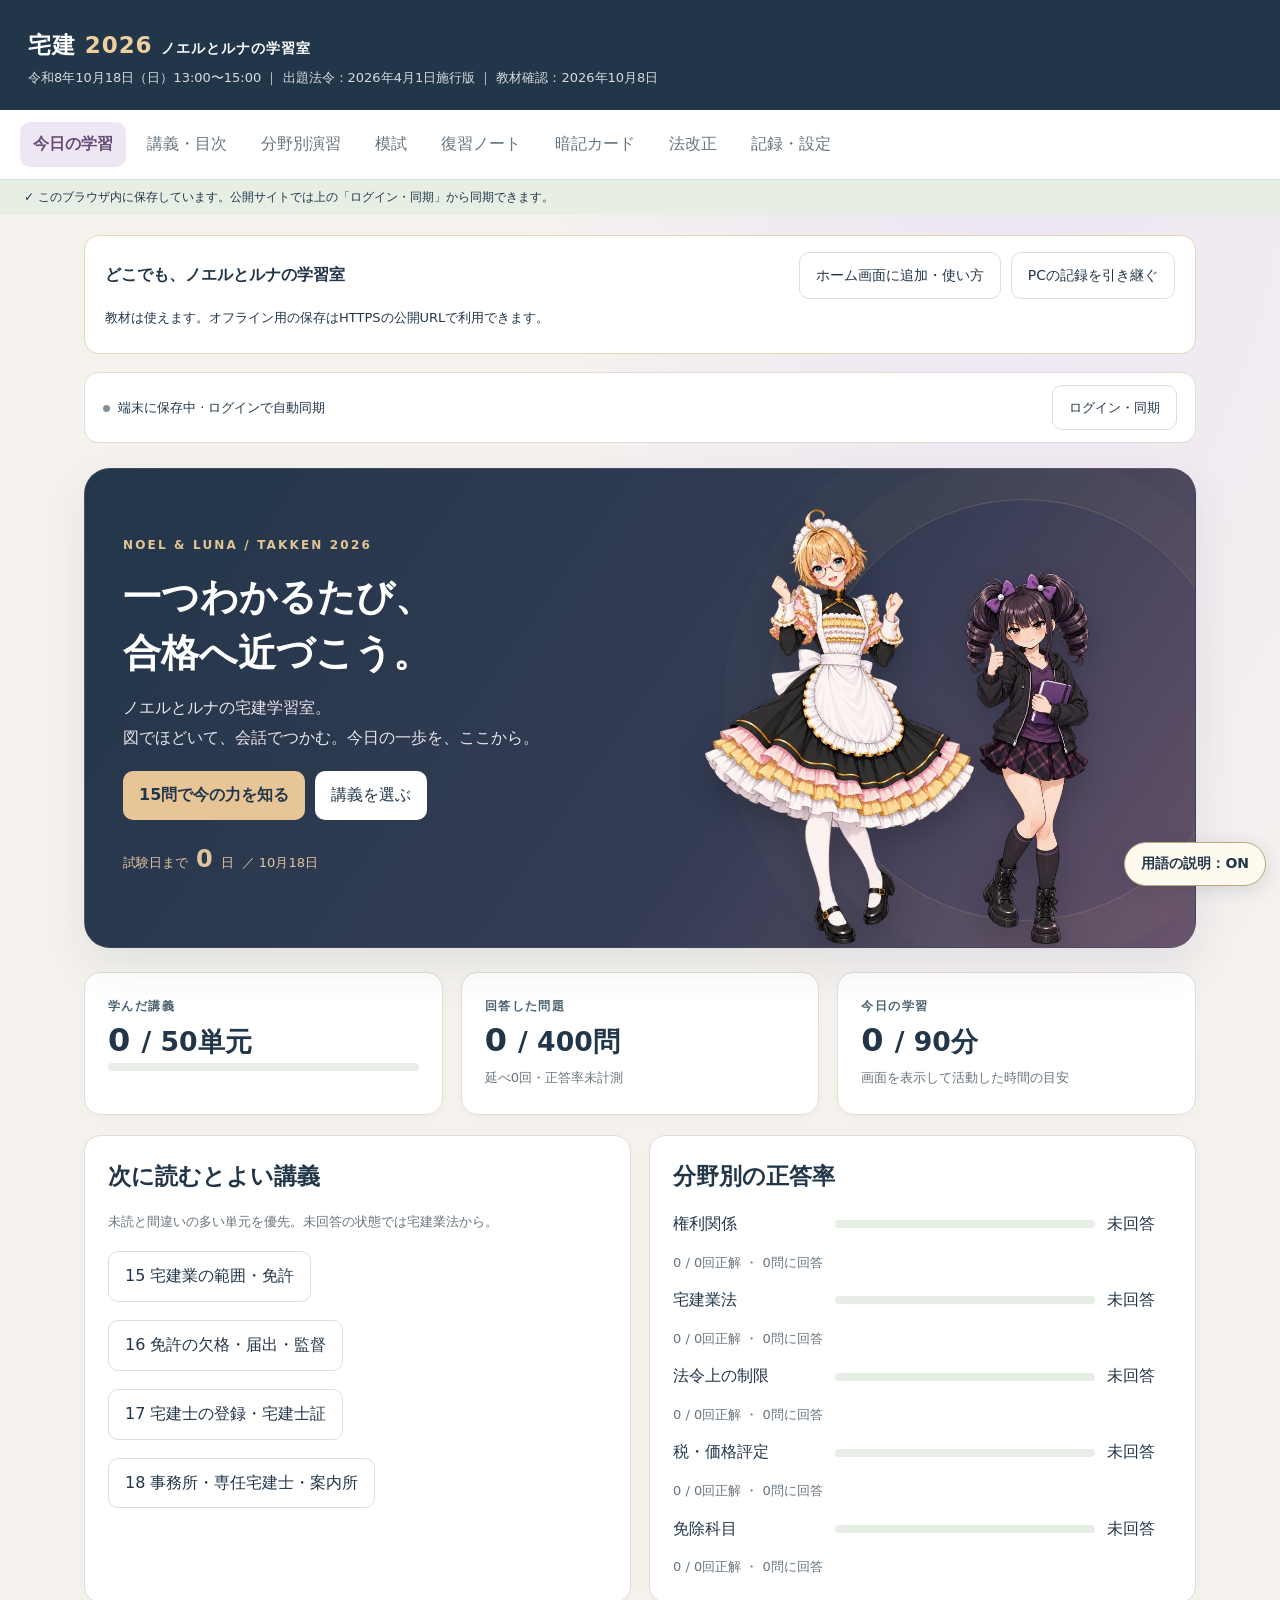
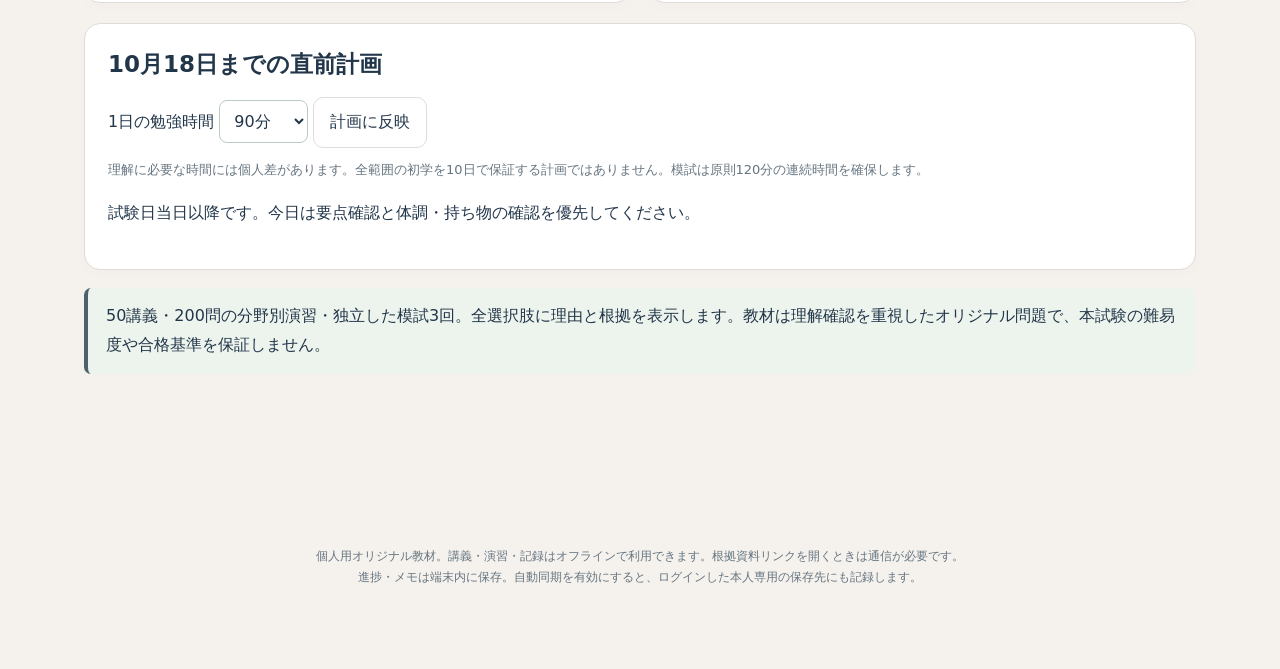
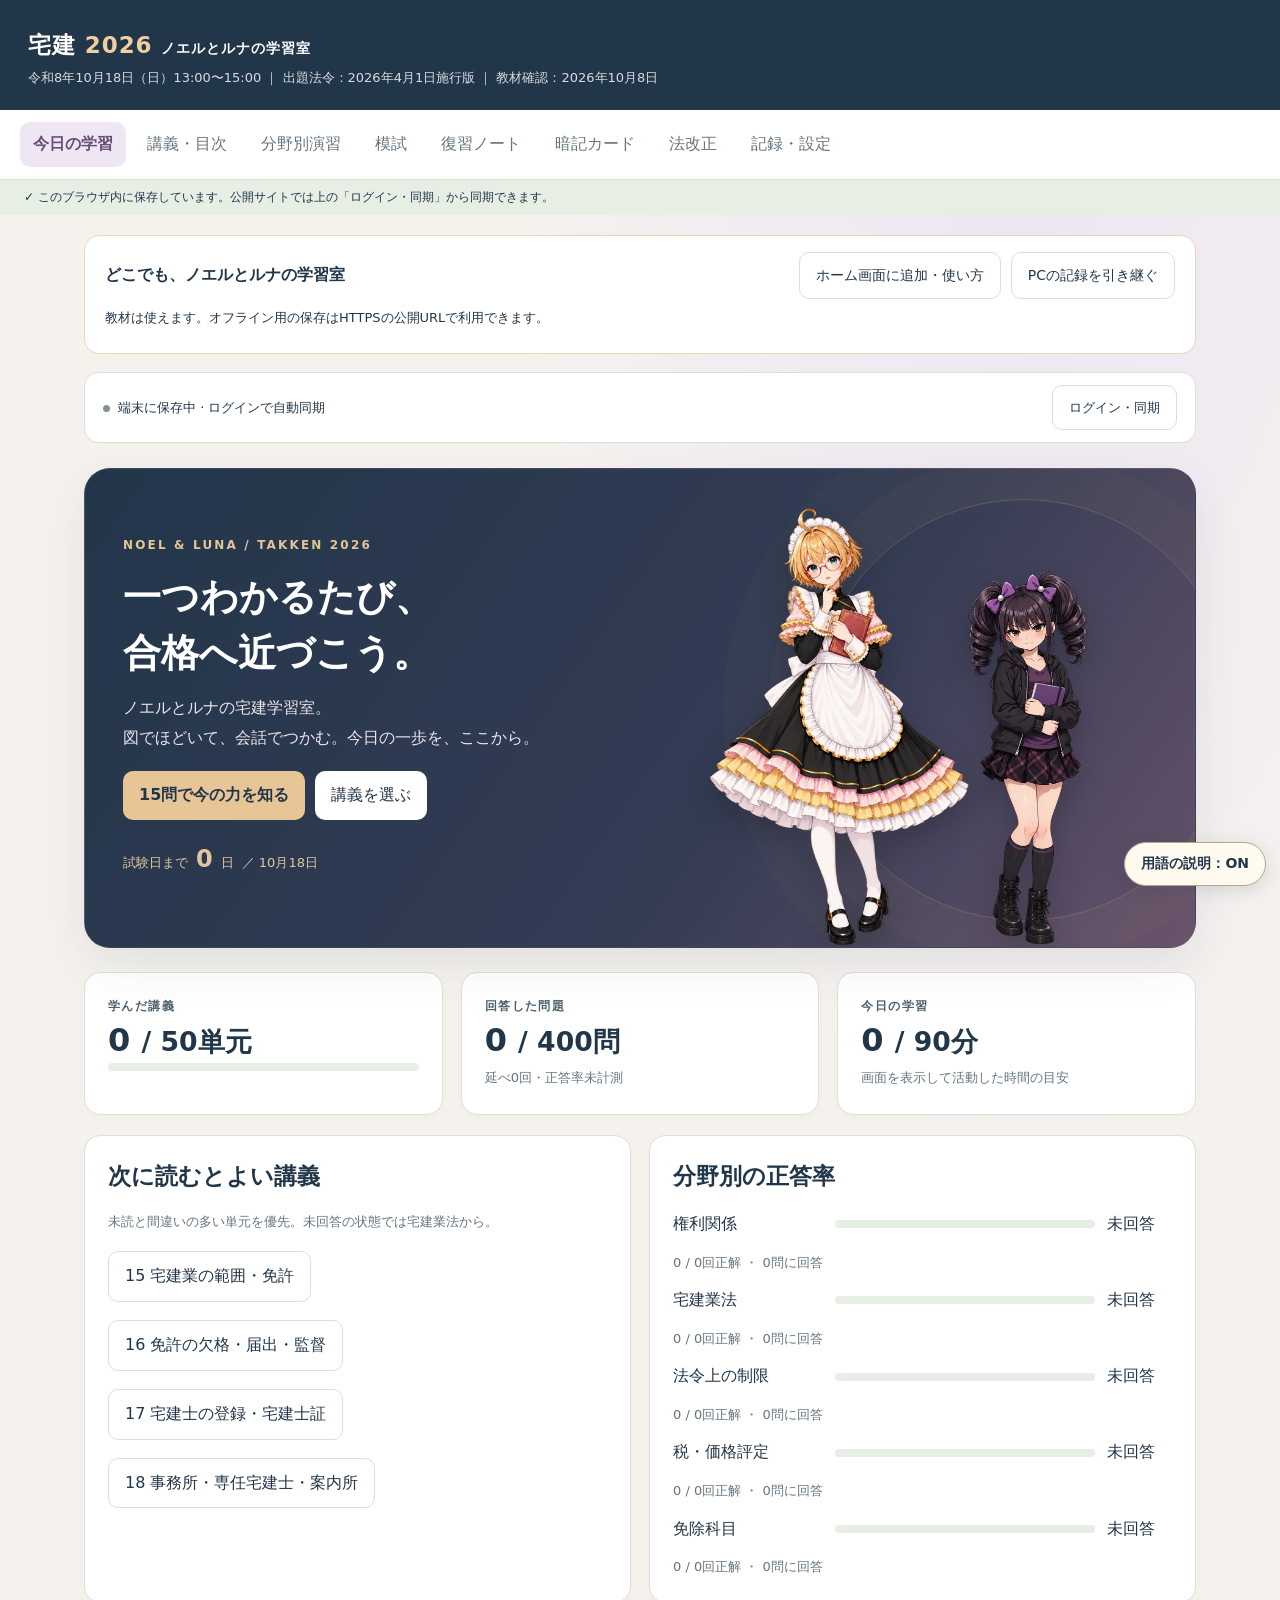
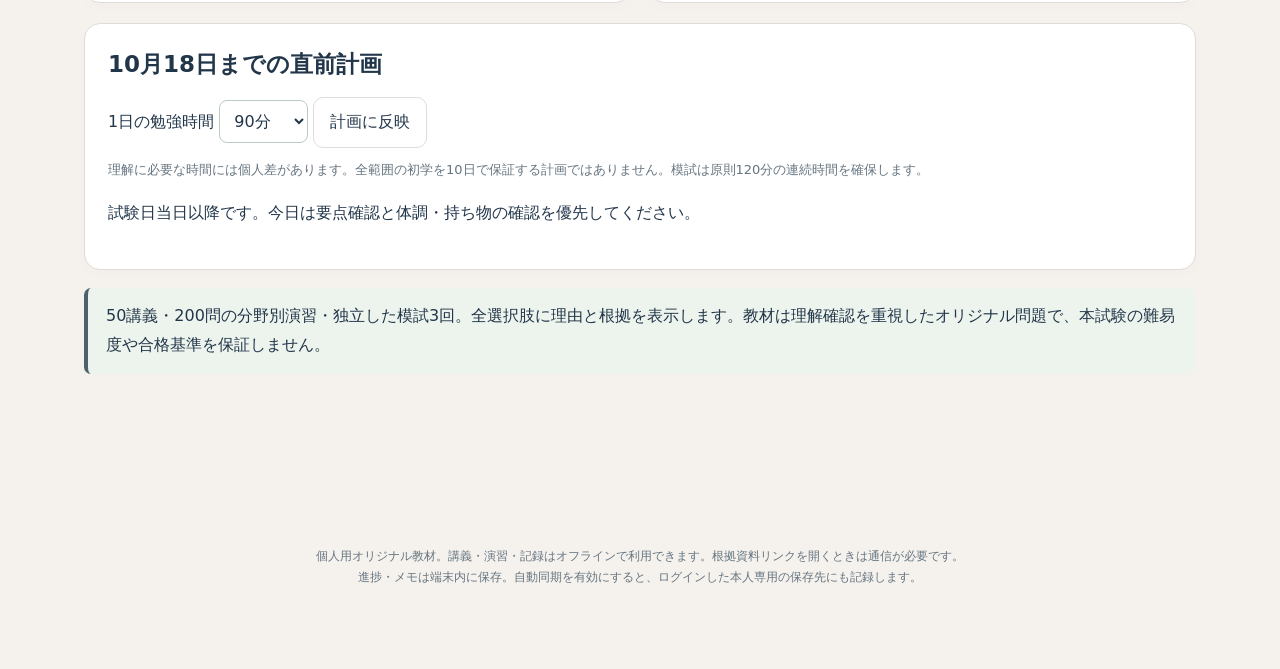
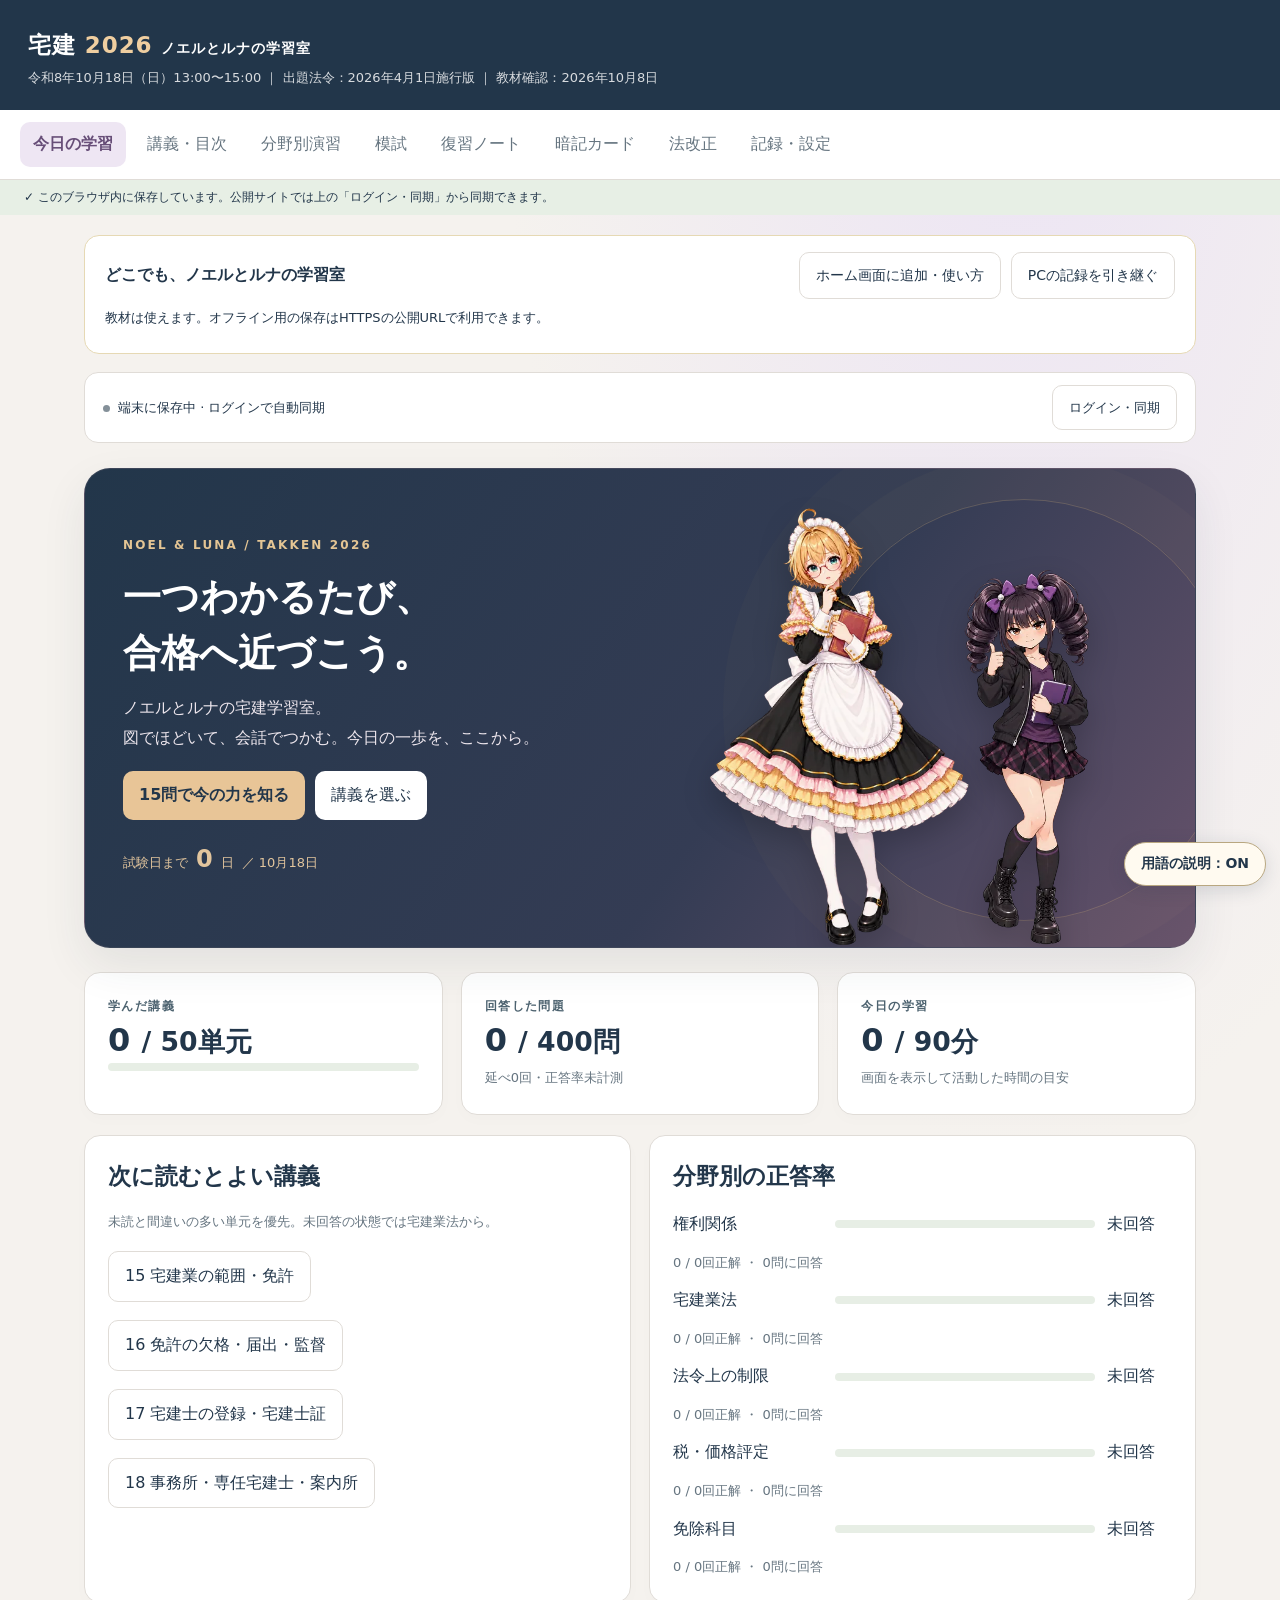
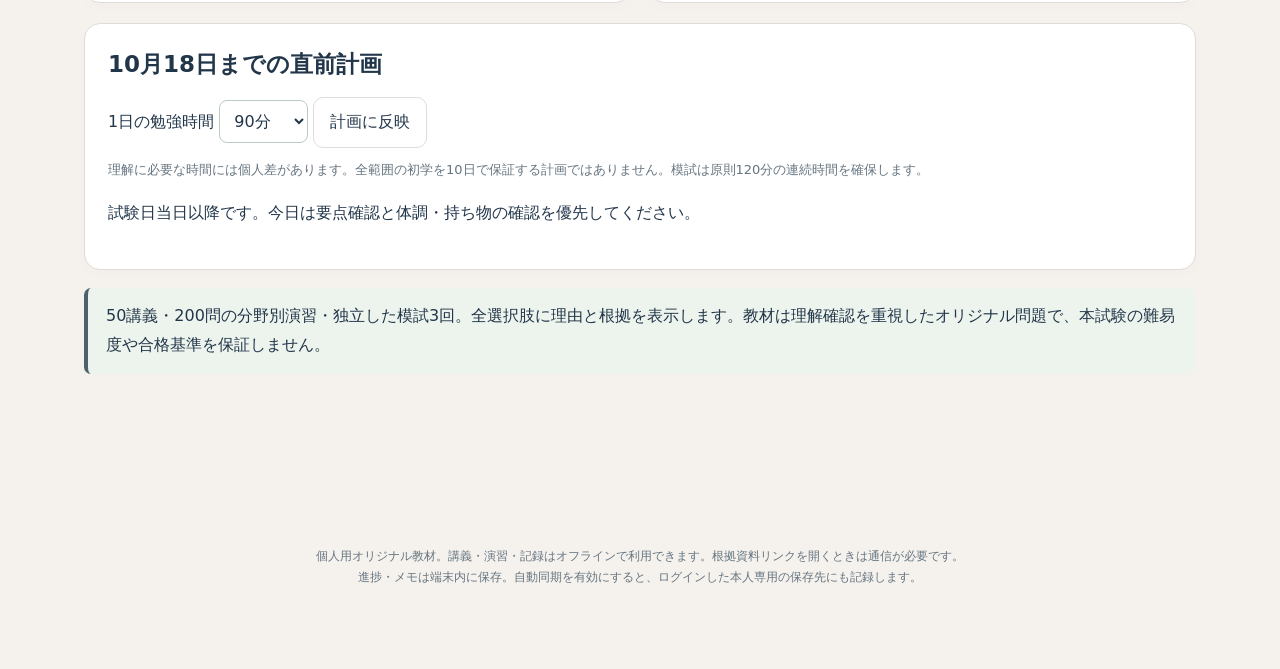
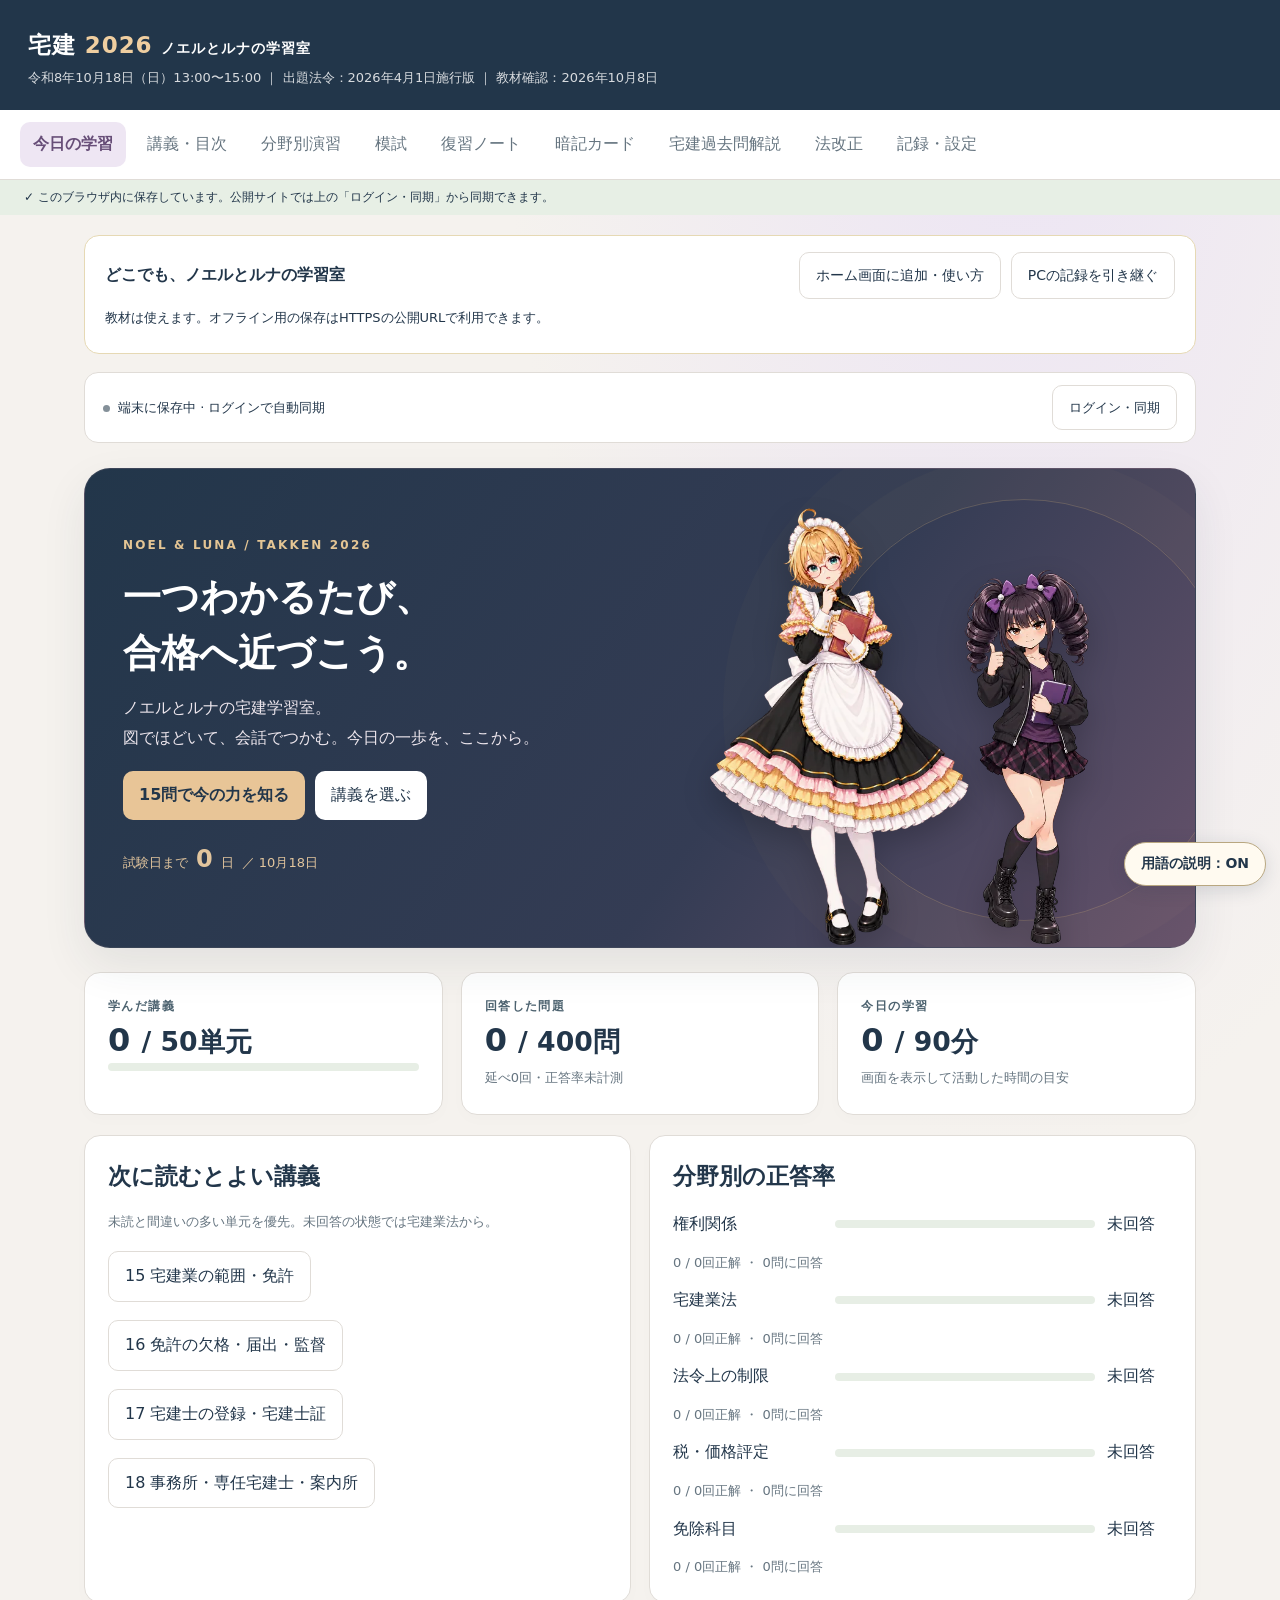
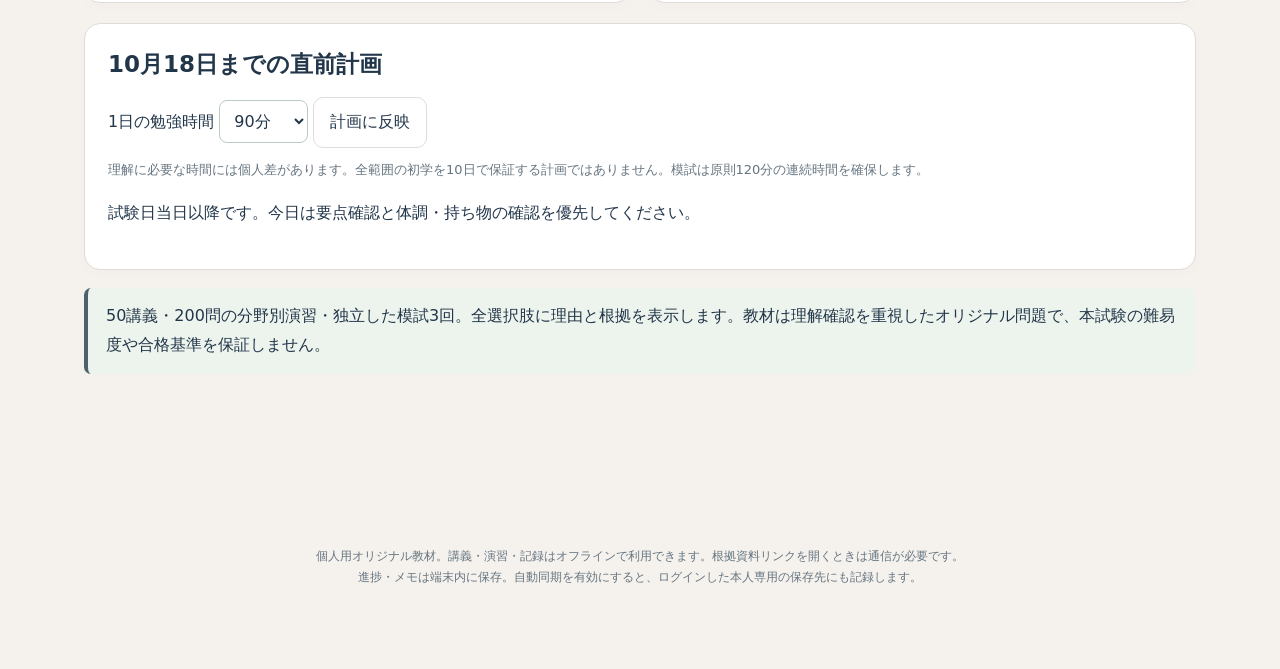
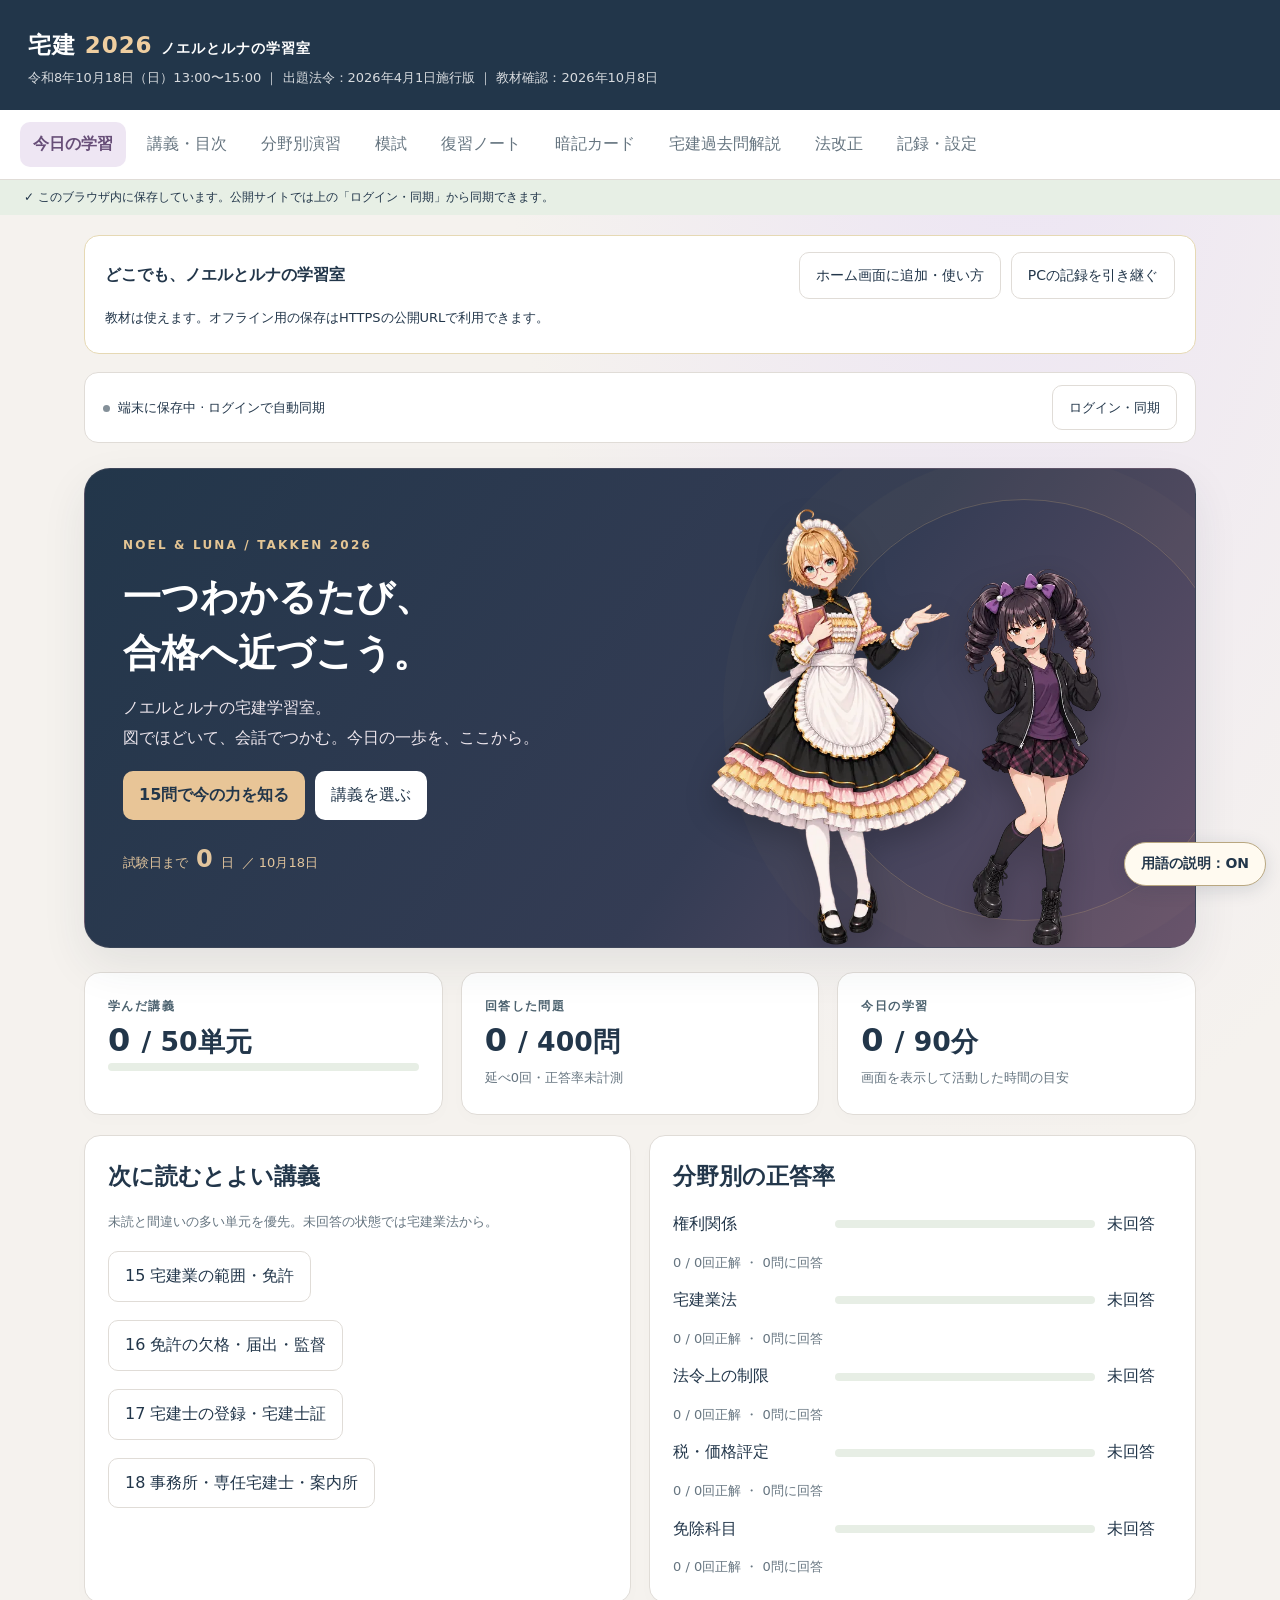
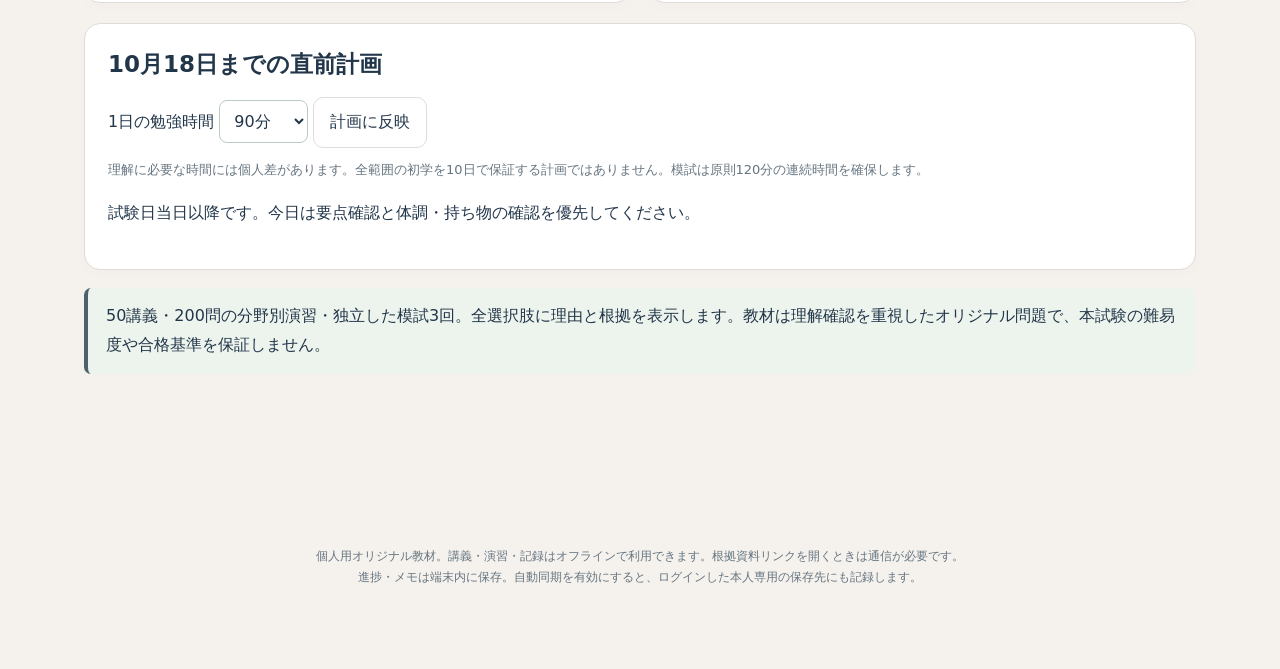
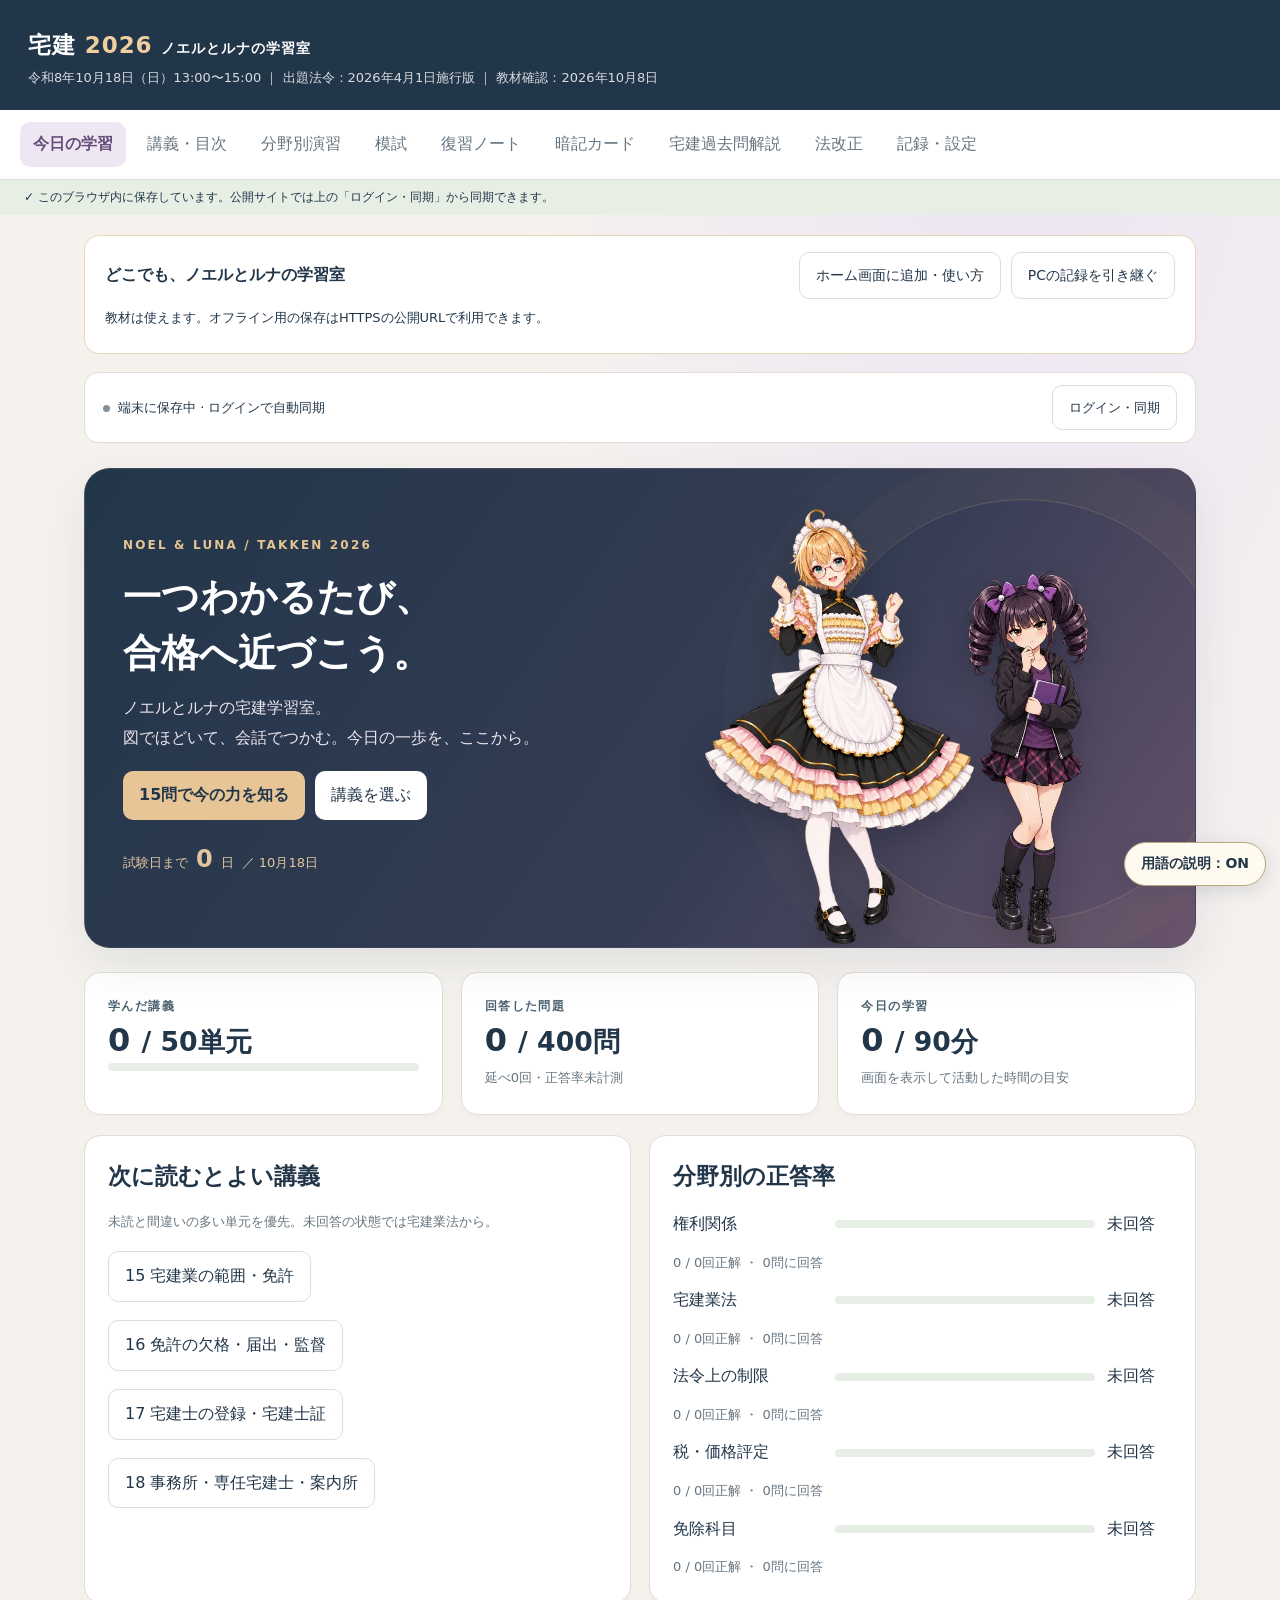
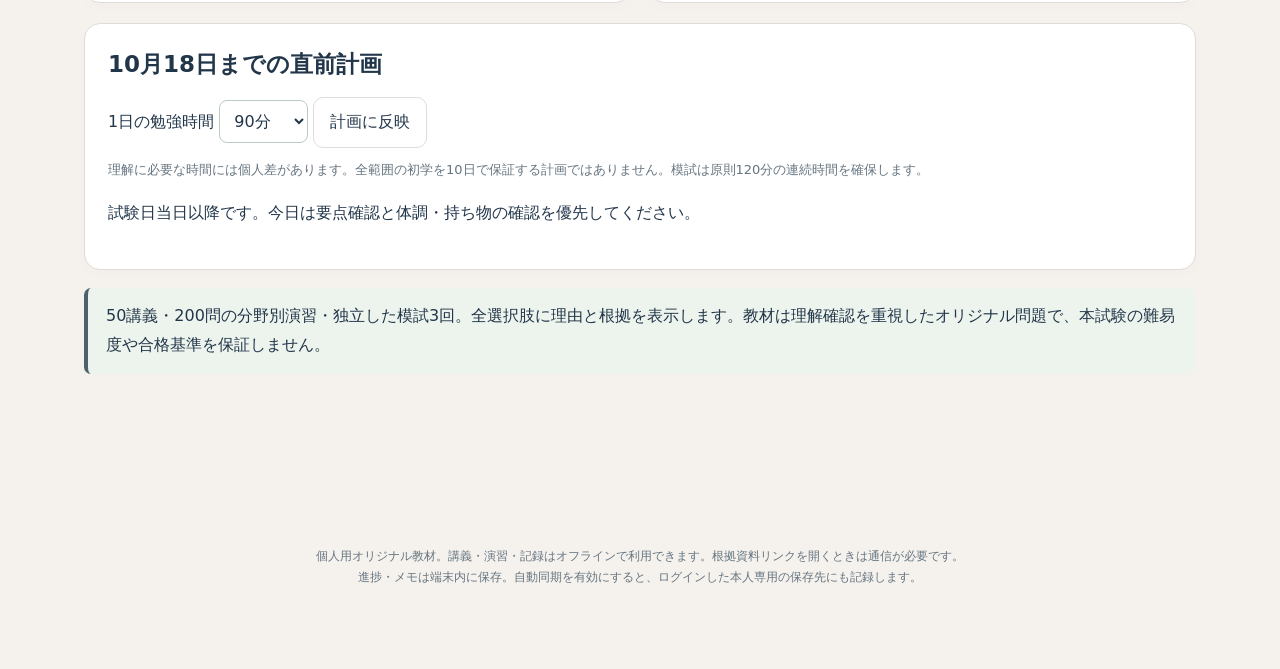
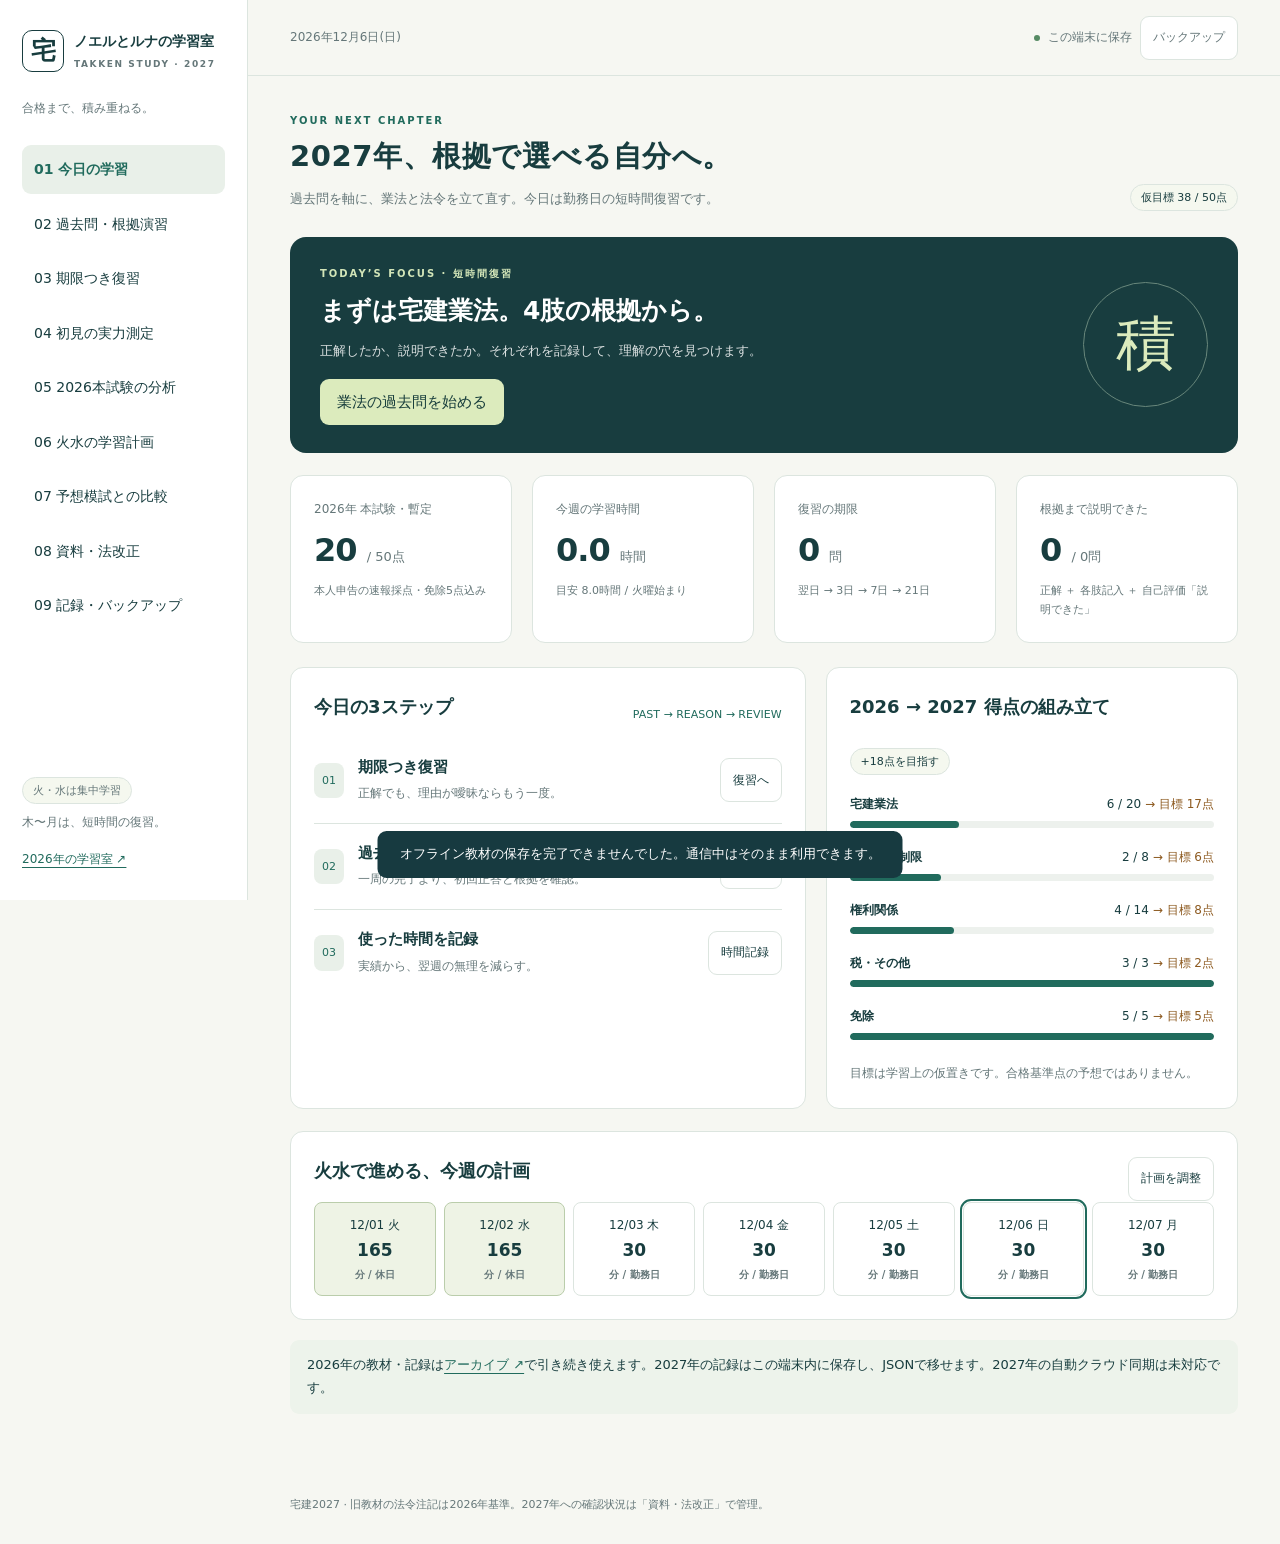
